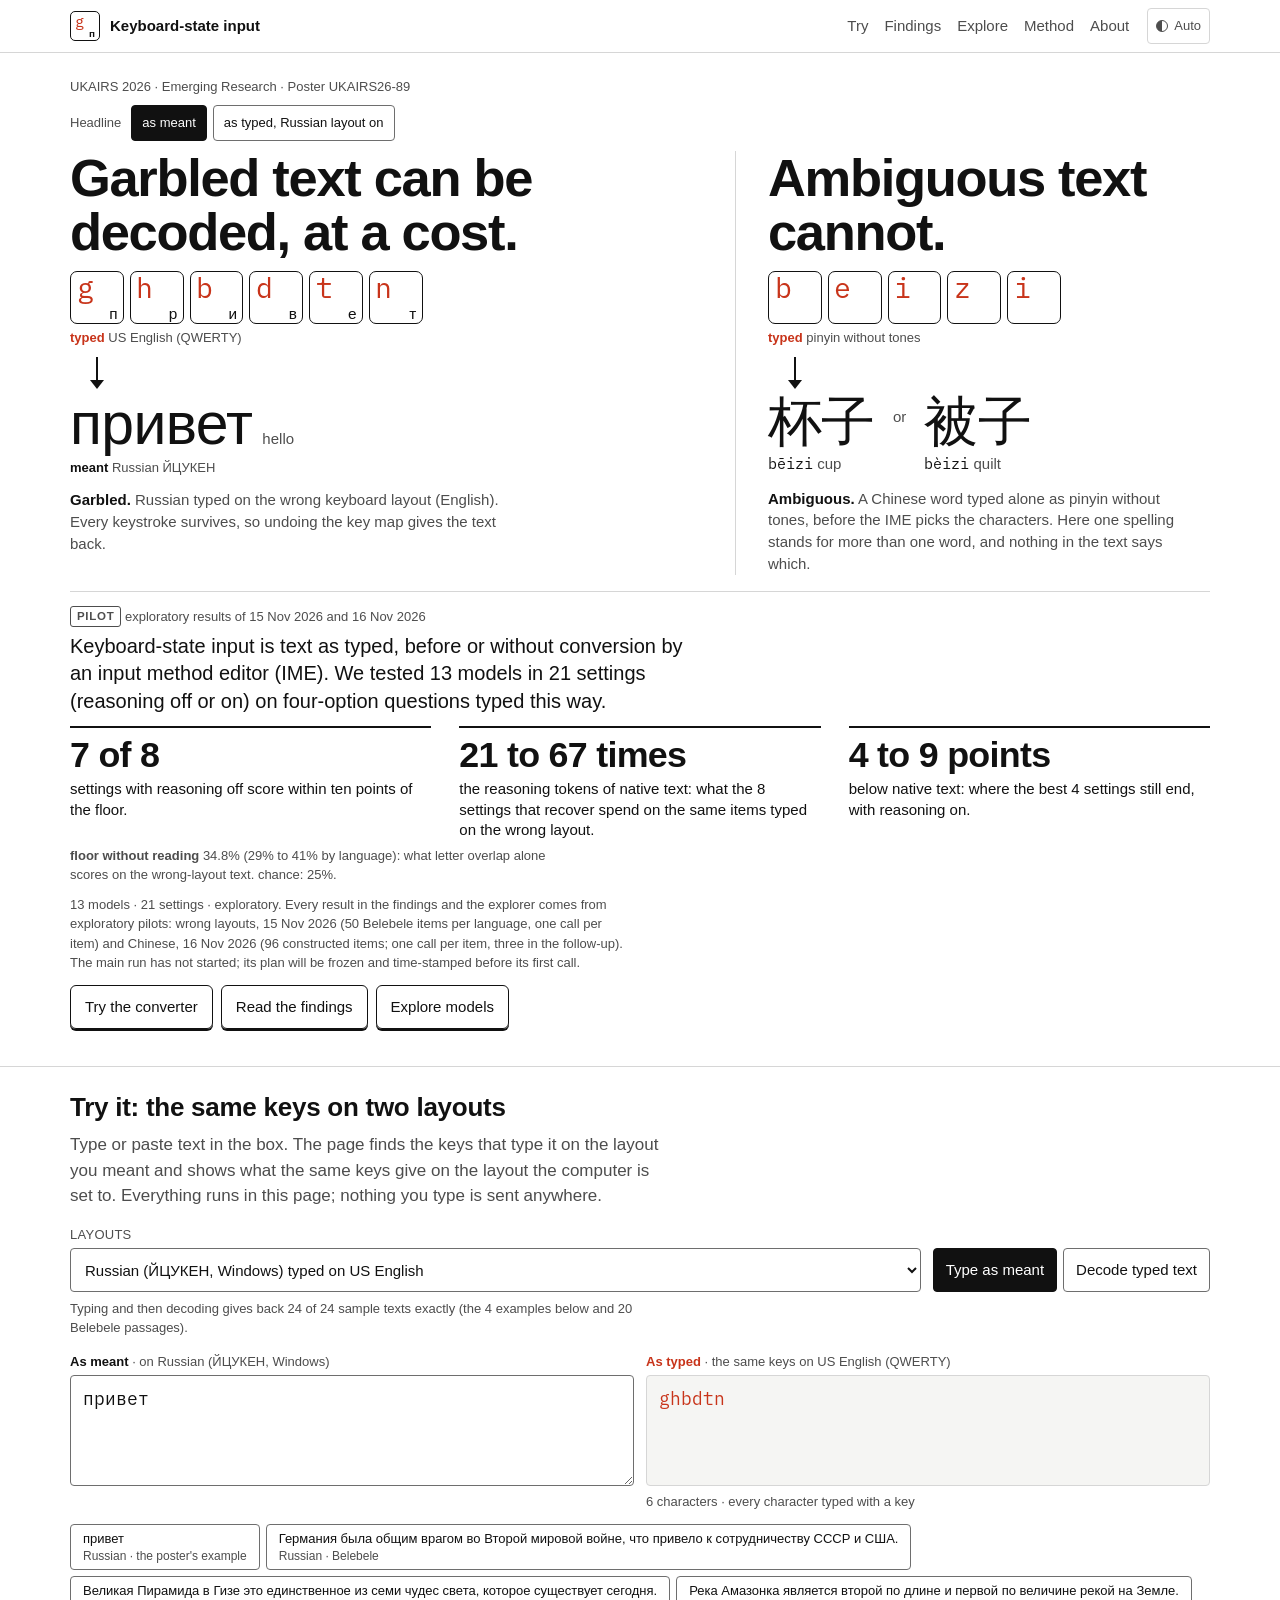
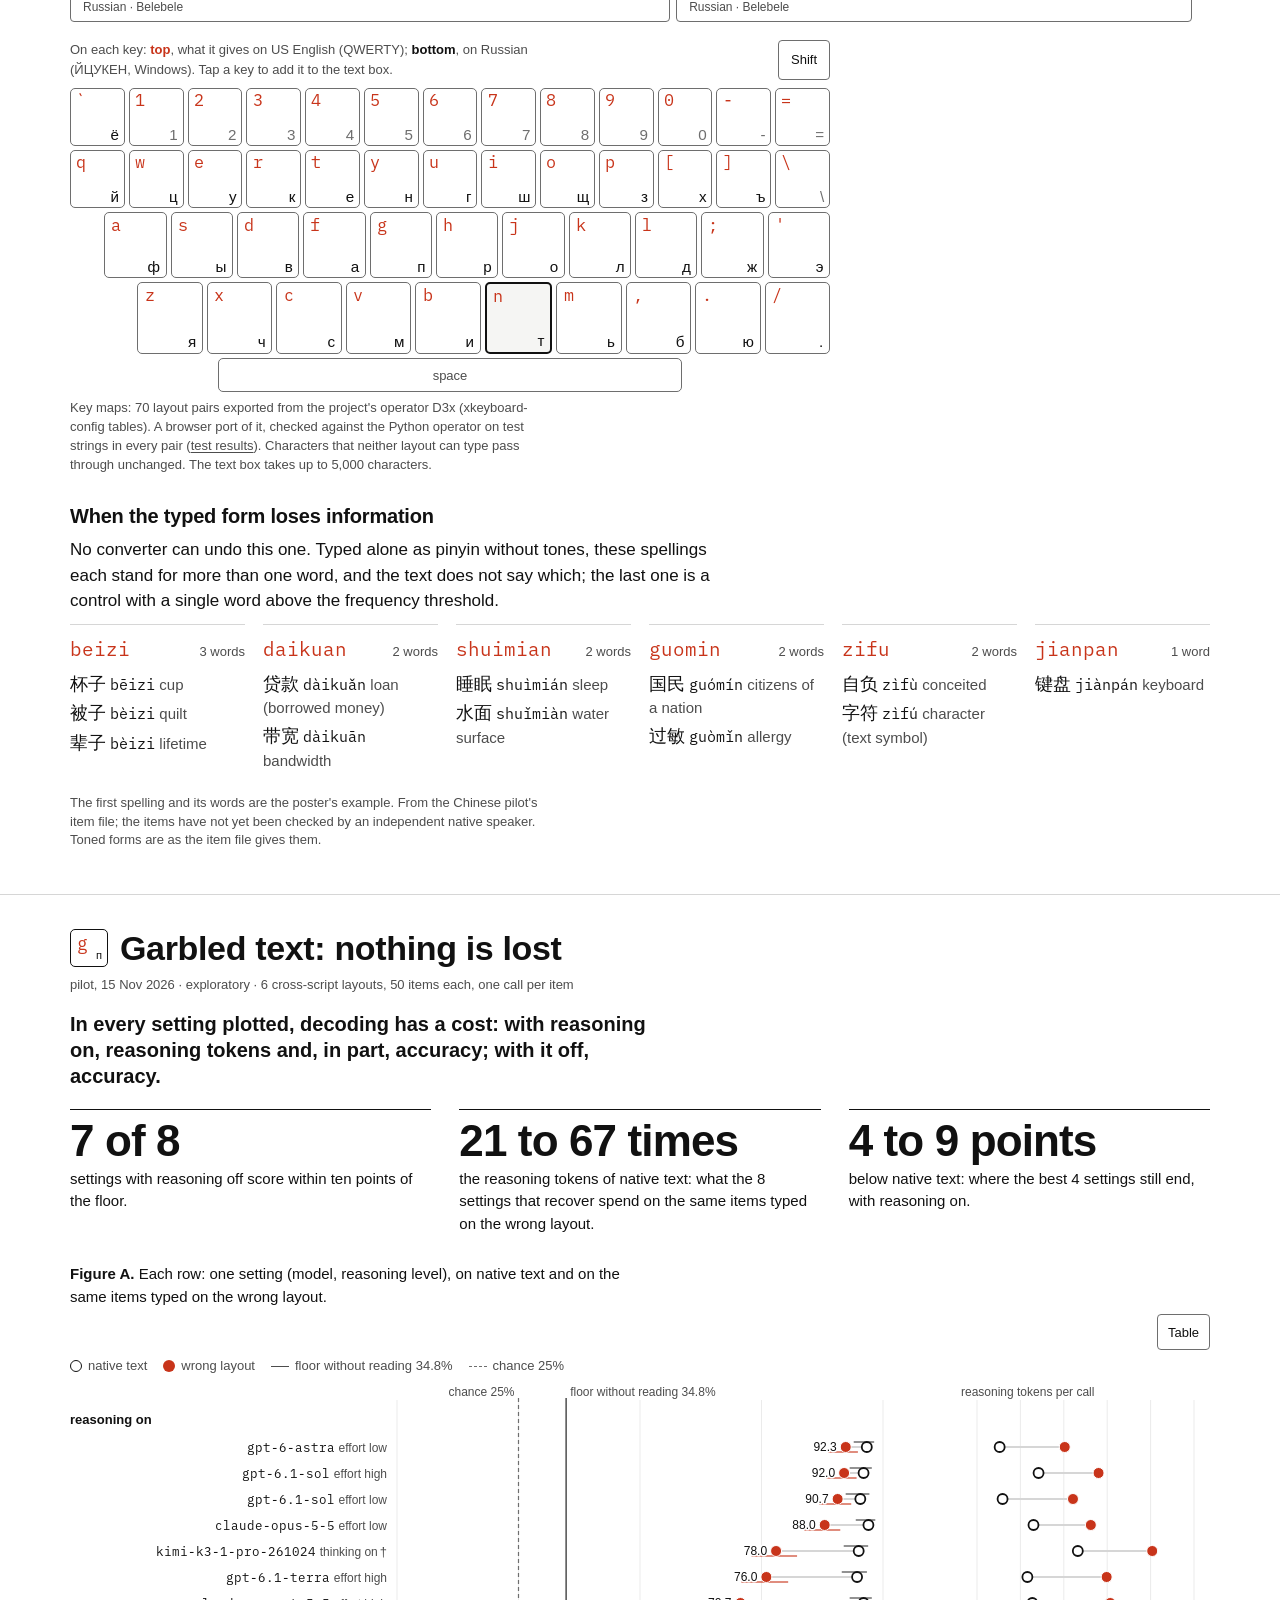
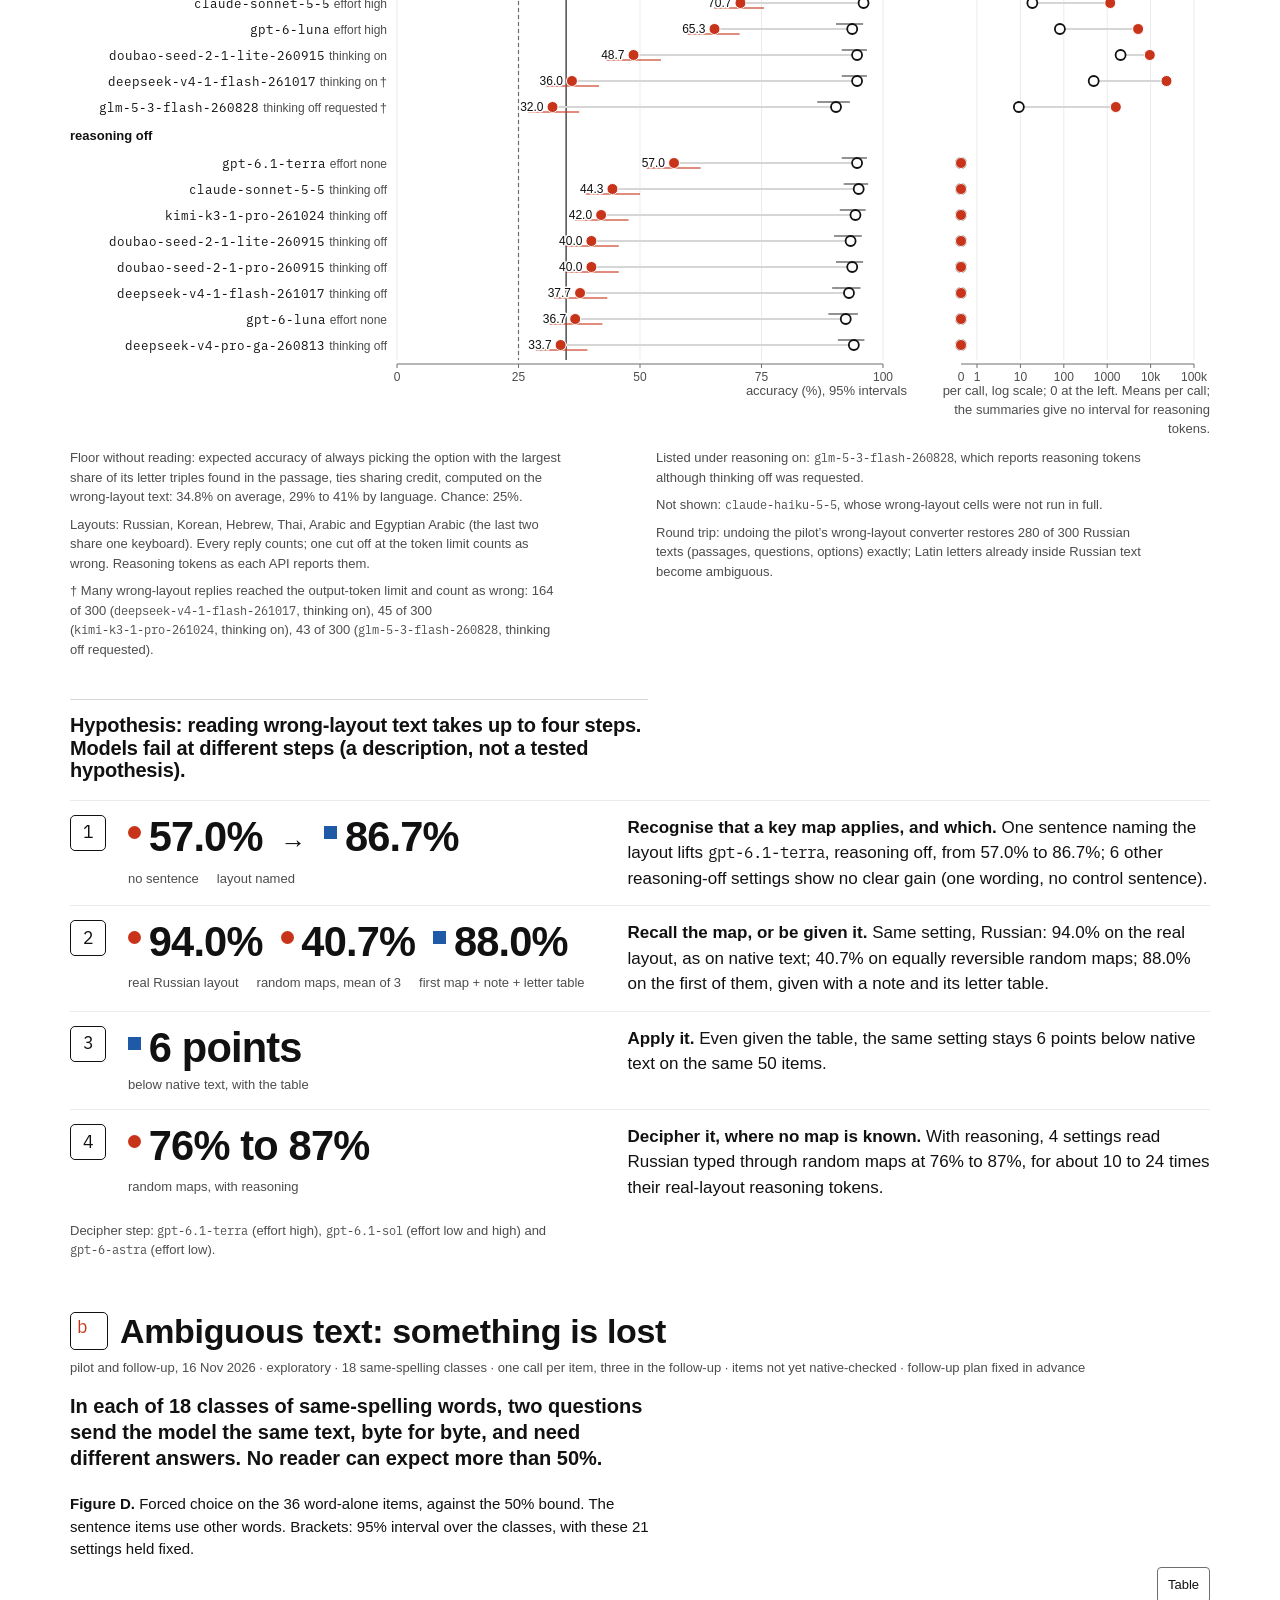
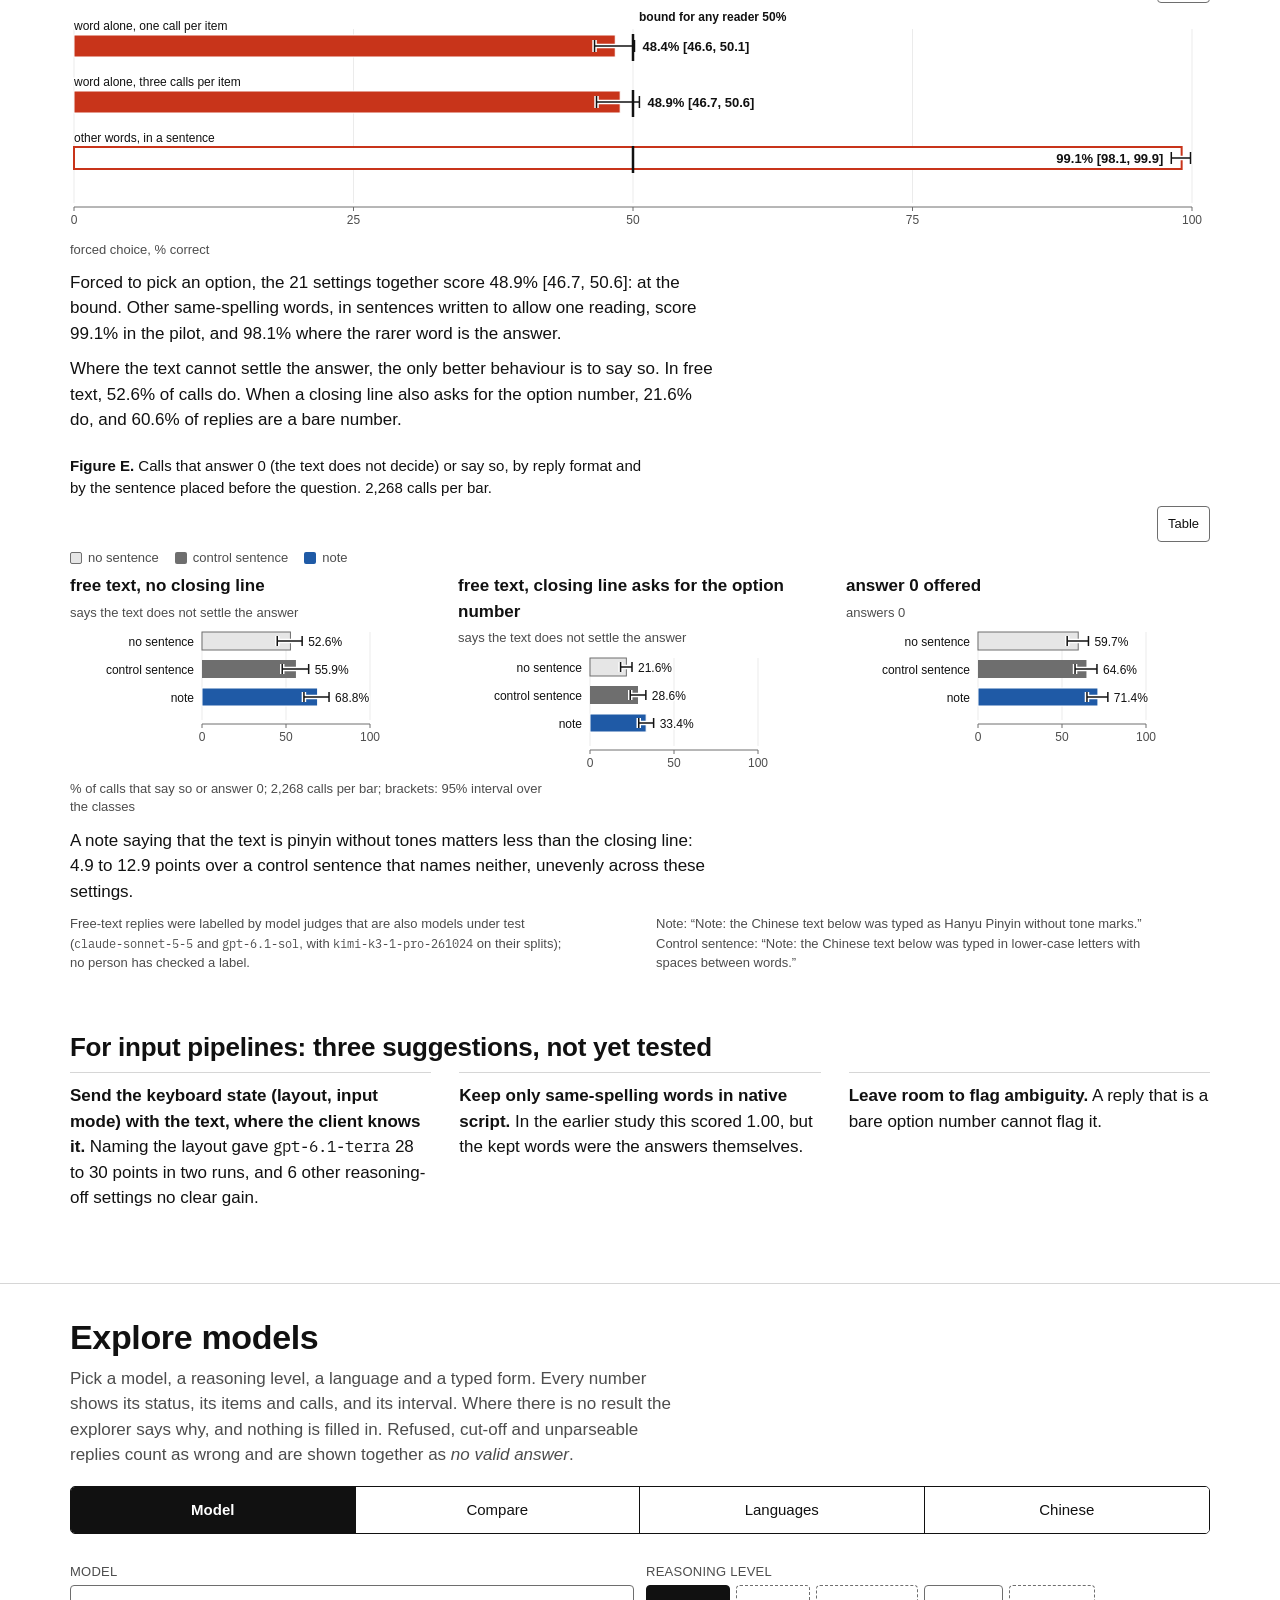
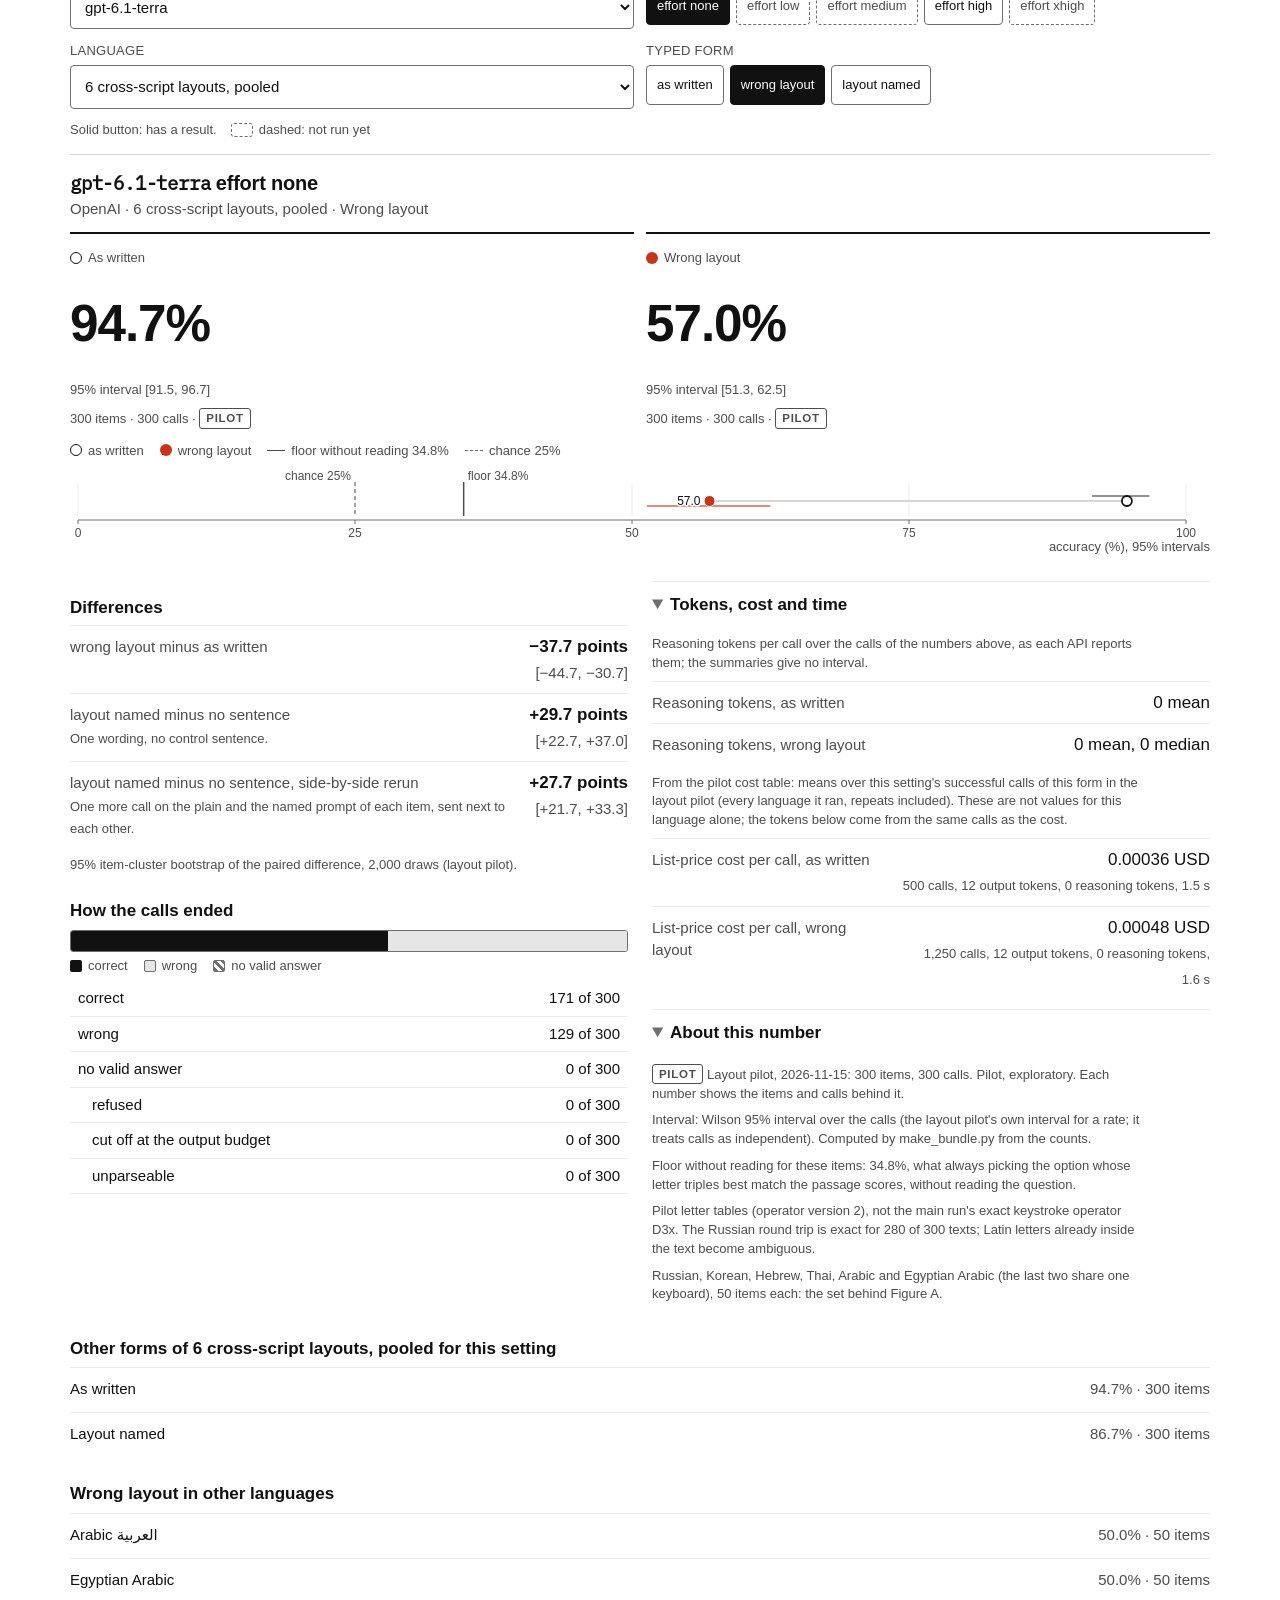
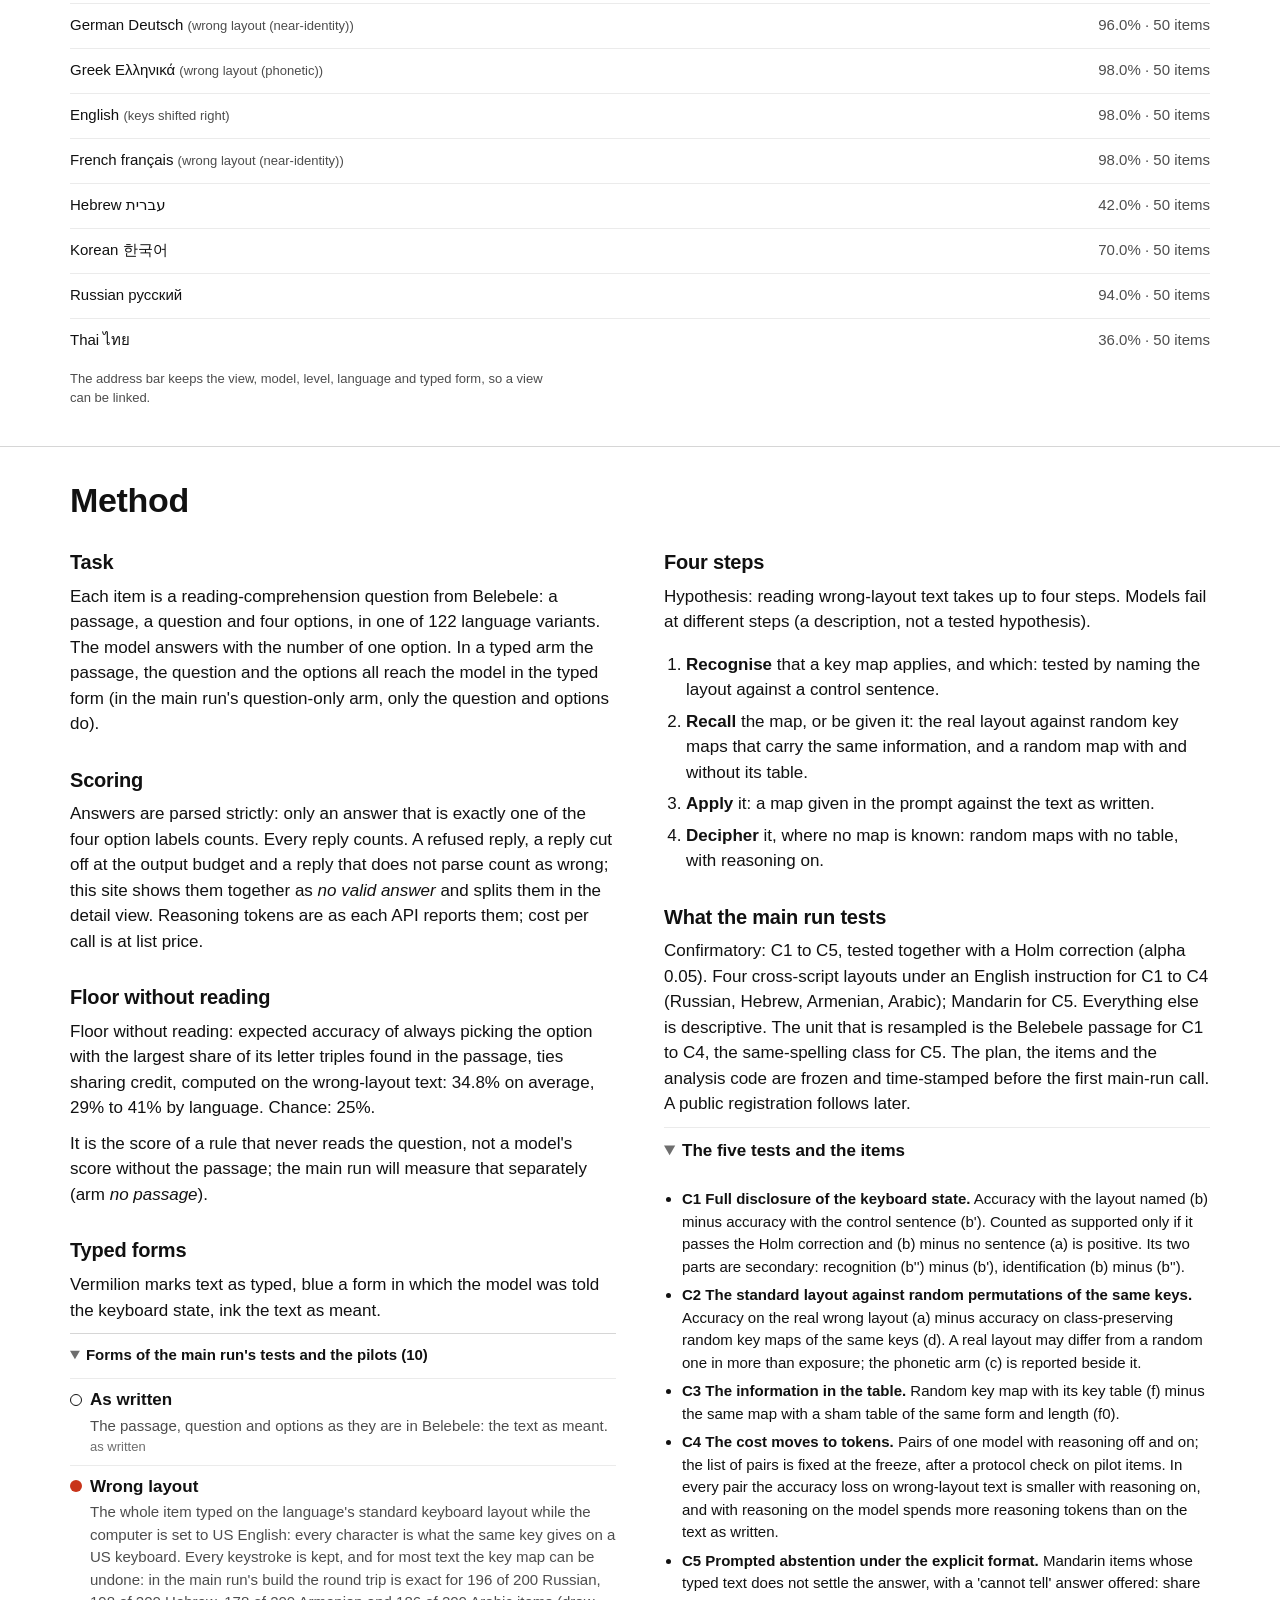
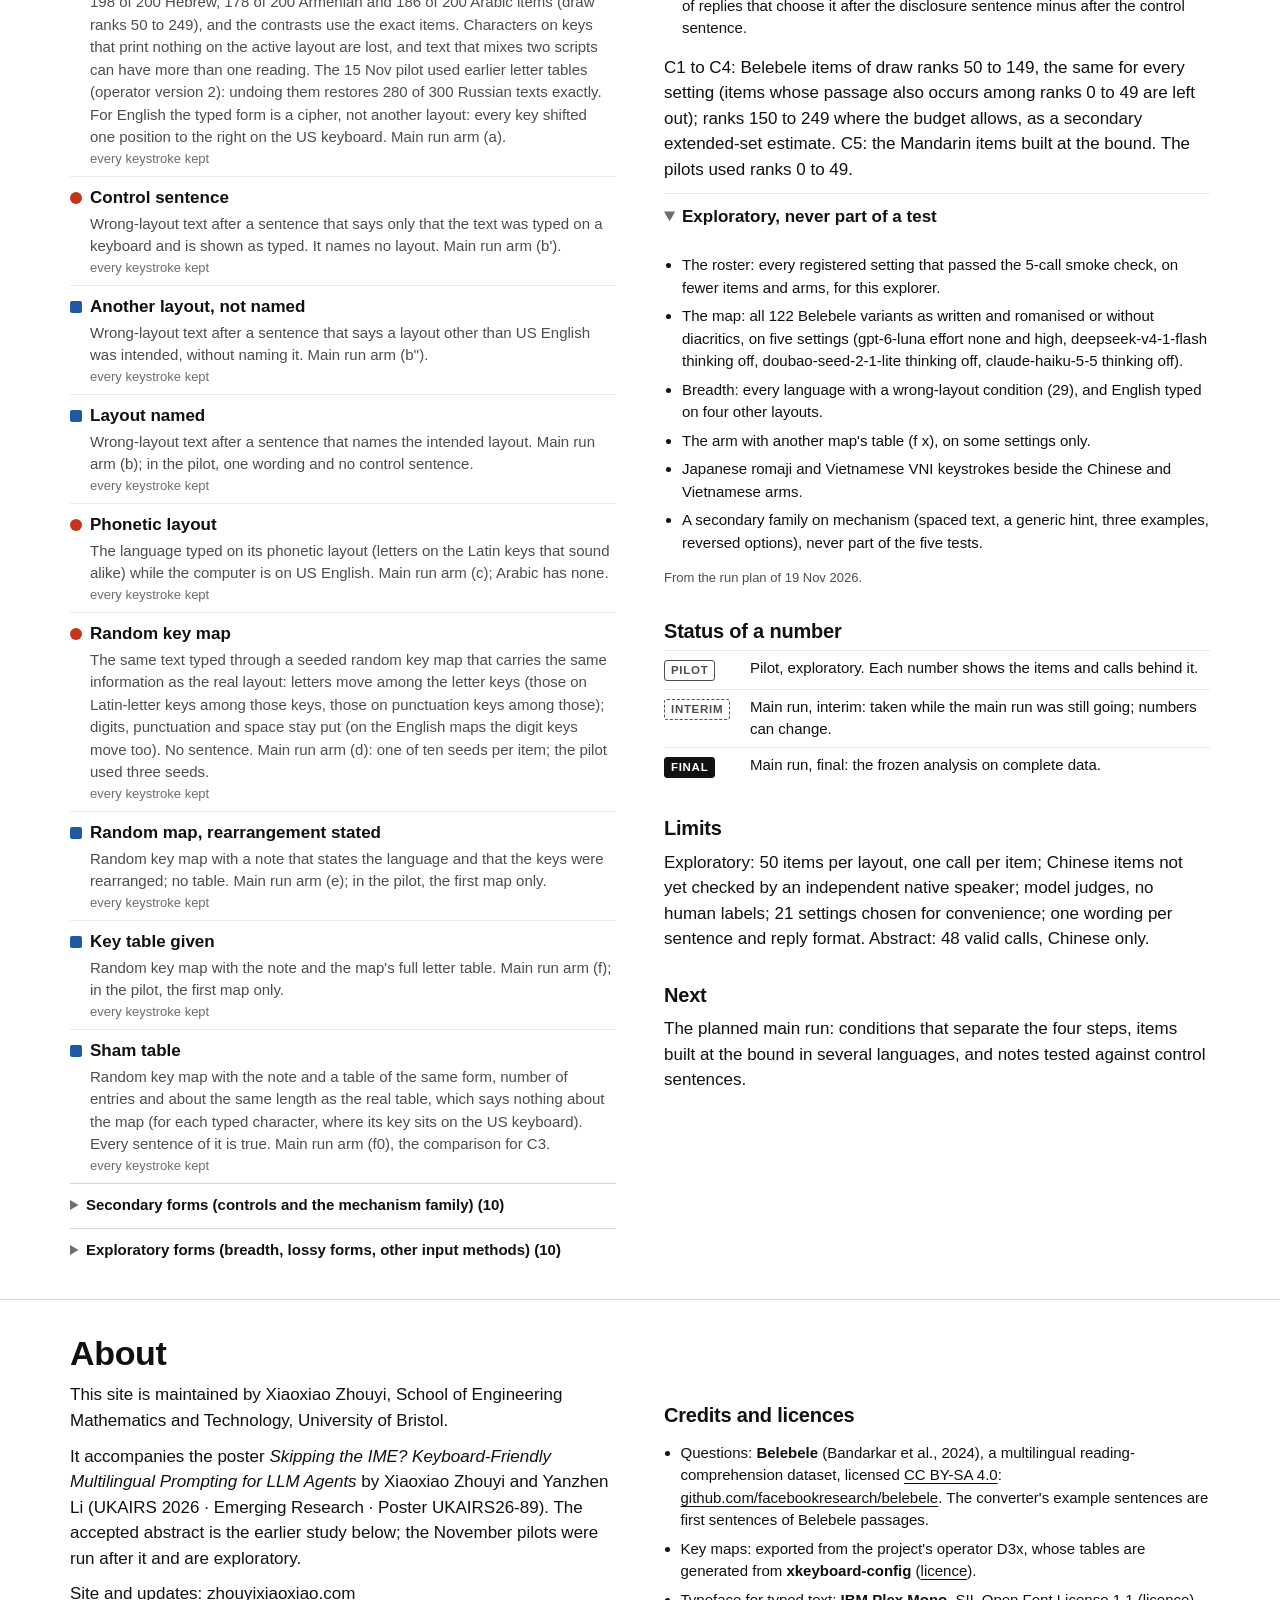
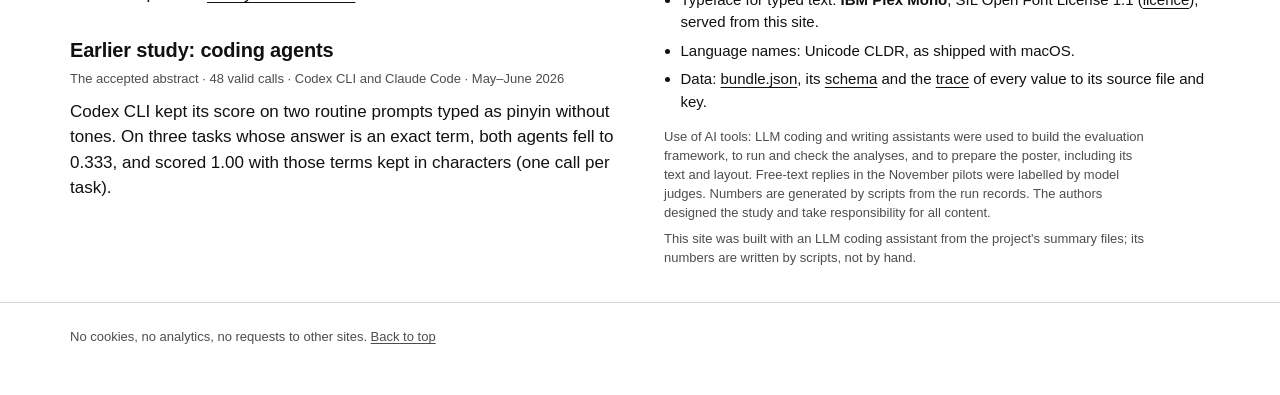
==== index.html @ 738112fc "Publish the pilot results site (exploratory pilots of 15 and 16 November 2026)" ====
<!doctype html>
<html lang="en" data-theme="auto">
<head>
<meta charset="utf-8">
<meta name="viewport" content="width=device-width, initial-scale=1, viewport-fit=cover">
<meta http-equiv="Content-Security-Policy" content="default-src 'self'; script-src 'self'; style-src 'self'; img-src 'self' data:; font-src 'self'; connect-src 'self'; base-uri 'none'; form-action 'none'; object-src 'none'">
<meta name="referrer" content="no-referrer">
<title>Garbled text can be decoded, at a cost. Ambiguous text cannot. · Keyboard-state input</title>
<meta name="description" content="How language models read text as typed: on the wrong keyboard layout, and as pinyin without tones. A results explorer and an in-browser converter.">
<meta name="color-scheme" content="light dark">
<meta name="theme-color" content="#ffffff" media="(prefers-color-scheme: light)">
<meta name="theme-color" content="#141414" media="(prefers-color-scheme: dark)">
<link rel="icon" href="data:,">
<link rel="stylesheet" href="assets/css/site.css">
<script src="assets/js/theme.js"></script>
</head>
<body>
<a class="skip" href="#main">Skip to content</a>
<header class="bar">
  <div class="bar-in">
    <a class="brand" href="#top" aria-label="Keyboard-state input: top of the page"><span class="brand-key" aria-hidden="true"><span class="bk-t">g</span><span class="bk-m" lang="ru">п</span></span><span class="brand-txt">Keyboard-state input</span></a>
    <nav class="nav" aria-label="Sections">
      <a href="#try">Try</a><a href="#findings">Findings</a><a href="#explore">Explore</a><a href="#method">Method</a><a href="#about">About</a>
    </nav>
    <button type="button" class="theme-btn js-only" id="theme-btn" aria-label="Colour theme: follows the system">
      <span class="theme-ico" aria-hidden="true"></span><span class="theme-txt">Auto</span>
    </button>
  </div>
</header>

<main id="main">

<!-- ============================================================ hero: the finding, two examples -->
<section id="top" class="hero" aria-labelledby="headline">
  <div class="wrap">
    <p class="kicker"><span data-copy="kicker">UKAIRS 2026 · Emerging Research · Poster UKAIRS26-89</span></p>

    <div class="flip js-only" role="group" aria-labelledby="flip-lbl">
      <span class="flip-lbl" id="flip-lbl">Headline</span>
      <button type="button" class="seg" data-state="meant" aria-pressed="true">as meant</button>
      <button type="button" class="seg" data-state="typed" aria-pressed="false">as typed, Russian layout on</button>
    </div>

    <div class="hero-grid">
      <div class="hcol hcol-g">
        <h1 id="headline" class="headline"><span class="hl" data-copy="headline" data-part="0">Garbled text can be decoded, at a cost.</span><span class="sr-only"> <span data-copy="headline" data-part="1">Ambiguous text cannot.</span></span></h1>
        <figure class="ex ex-garbled" aria-labelledby="ex1-cap">
          <div class="ex-row">
            <div class="ex-side">
              <div class="ex-keys" data-render="keys-garbled" aria-hidden="true"><span class="cap"><span class="cap-t">g</span><span class="cap-m" lang="ru">п</span></span><span class="cap"><span class="cap-t">h</span><span class="cap-m" lang="ru">р</span></span><span class="cap"><span class="cap-t">b</span><span class="cap-m" lang="ru">и</span></span><span class="cap"><span class="cap-t">d</span><span class="cap-m" lang="ru">в</span></span><span class="cap"><span class="cap-t">t</span><span class="cap-m" lang="ru">е</span></span><span class="cap"><span class="cap-t">n</span><span class="cap-m" lang="ru">т</span></span></div>
              <p class="ex-lab"><span class="lab-typed" data-copy="lab_typed">typed</span> <span data-ex="wrong_layout.active_layout">US English (QWERTY)</span></p>
            </div>
            <span class="ex-arrow" aria-hidden="true"></span>
            <div class="ex-side">
              <p class="ex-word-row"><span class="ex-word" lang="ru" data-ex="wrong_layout.intended">привет</span> <span class="gloss" data-ex="wrong_layout.gloss">hello</span></p>
              <p class="ex-lab"><span class="lab-meant" data-copy="lab_meant">meant</span> <span data-ex="wrong_layout.intended_layout">Russian ЙЦУКЕН</span></p>
            </div>
          </div>
          <p class="sr-only" data-render="sr-garbled">Typed with the computer set to US English (QWERTY): ghbdtn. Meant, on Russian ЙЦУКЕН: <span lang="ru">привет</span> (hello).</p>
          <figcaption id="ex1-cap" class="ex-cap" data-copy="explain_wrong"><strong>Garbled.</strong> Russian typed on the wrong keyboard layout (English). Every keystroke survives, so undoing the key map gives the text back.</figcaption>
        </figure>
      </div>
      <div class="hcol hcol-a">
        <p class="headline hl-2" aria-hidden="true"><span class="hl" data-copy="headline" data-part="1">Ambiguous text cannot.</span></p>
        <figure class="ex ex-ambiguous" aria-labelledby="ex2-cap">
          <div class="ex-row">
            <div class="ex-side">
              <div class="ex-keys" data-render="keys-ambiguous" aria-hidden="true"><span class="cap"><span class="cap-t">b</span></span><span class="cap"><span class="cap-t">e</span></span><span class="cap"><span class="cap-t">i</span></span><span class="cap"><span class="cap-t">z</span></span><span class="cap"><span class="cap-t">i</span></span></div>
              <p class="ex-lab"><span class="lab-typed" data-copy="lab_typed">typed</span> pinyin without tones</p>
            </div>
            <span class="ex-arrow ex-arrow-fork" aria-hidden="true"></span>
            <div class="ex-side">
              <div class="ex-words" data-render="words-ambiguous"><span class="ex-w"><span class="ex-word" lang="zh-Hans">杯子</span><span class="ex-sub"><span class="toned" lang="zh-Latn">bēizi</span> <span class="gloss">cup</span></span></span><span class="ex-or">or</span><span class="ex-w"><span class="ex-word" lang="zh-Hans">被子</span><span class="ex-sub"><span class="toned" lang="zh-Latn">bèizi</span> <span class="gloss">quilt</span></span></span></div>
            </div>
          </div>
          <p class="sr-only" data-render="sr-ambiguous">Typed: beizi. Meant: <span lang="zh-Hans">杯子</span> (cup) or <span lang="zh-Hans">被子</span> (quilt); the text does not say which.</p>
          <figcaption id="ex2-cap" class="ex-cap" data-copy="explain_pinyin"><strong>Ambiguous.</strong> A Chinese word typed alone as pinyin without tones, before the IME picks the characters. Here one spelling stands for more than one word, and nothing in the text says which.</figcaption>
        </figure>
      </div>
    </div>
    <p class="hl-note" id="hl-note" hidden>The headline as typed: the same keys, pressed while the computer is set to the Russian layout. Nothing is lost; the converter below undoes it.</p>

    <div class="hero-result">
      <p class="hero-tag"><span class="st st-pilot">pilot</span> exploratory results of <span data-n="date.layout">15 Nov 2026</span> and <span data-n="date.zh">16 Nov 2026</span></p>
      <p class="deck" data-copy="deck">Keyboard-state input is text as typed, before or without conversion by an input method editor (IME). We tested <span class="num">13</span> models in <span class="num">21</span> settings (reasoning off or on) on four-option questions typed this way.</p>
      <ul class="hero-nums" aria-label="Results of the wrong-layout pilot">
        <li><span class="hn-big" data-copy="callout_off" data-field="big"><span class="num">7</span> of <span class="num">8</span></span> <span class="hn-txt" data-copy="callout_off">settings with reasoning off score within ten points of the floor.</span></li>
        <li><span class="hn-big" data-copy="callout_tokens" data-field="big"><span class="num">21</span> to <span class="num">67</span> times</span> <span class="hn-txt" data-copy="callout_tokens">the reasoning tokens of native text: what the <span class="num">8</span> settings that recover spend on the same items typed on the wrong layout.</span></li>
        <li><span class="hn-big" data-copy="callout_gap" data-field="big"><span class="num">4</span> to <span class="num">9</span> points</span> <span class="hn-txt" data-copy="callout_gap">below native text: where the best <span class="num">4</span> settings still end, with reasoning on.</span></li>
      </ul>
      <p class="hero-floor small"><strong><span data-copy="lab_floor">floor without reading</span></strong> <span class="num" data-n="layout.floor">34.8%</span> (<span class="num" data-n="layout.floor.lo">29%</span> to <span class="num" data-n="layout.floor.hi">41%</span> by language): what letter overlap alone scores on the wrong-layout text. <span data-copy="lab_chance">chance</span>: <span class="num" data-n="layout.chance">25%</span>.</p>
      <p class="status-line"><span class="num" data-n="layout.models">13</span> models · <span class="num" data-n="layout.settings">21</span> settings · exploratory. Every result in the findings and the explorer comes from exploratory pilots: wrong layouts, <span data-n="date.layout">15 Nov 2026</span> (<span data-n="layout.items">50</span> Belebele items per language, <span data-n="layout.calls_per_cell">one</span> call per item) and Chinese, <span data-n="date.zh">16 Nov 2026</span> (<span data-n="site.zh.items">96</span> constructed items; <span data-n="zh.pilot.calls_per_cell">one</span> call per item, <span data-n="zh.fc3.per_cell">three</span> in the follow-up). The main run has not started; its plan will be frozen and time-stamped before its first call.</p>
      <p class="jump"><a href="#try">Try the converter</a> <a href="#findings">Read the findings</a> <a href="#explore">Explore models</a></p>
    </div>
  </div>
</section>

<!-- ============================================================ hero, second half: the converter -->
<section id="try" class="try" aria-labelledby="try-h">
  <div class="wrap">
    <h2 id="try-h">Try it: the same keys on two layouts</h2>
    <p class="lede">Type or paste text in the box. The page finds the keys that type it on the layout you meant and shows what the same keys give on the layout the computer is set to. Everything runs in this page; nothing you type is sent anywhere.</p>
    <noscript><p class="nojs">The converter needs JavaScript. The findings, method and credits below are plain text.</p></noscript>

    <div class="conv js-only" id="conv">
      <div class="conv-row">
        <label class="field">
          <span class="field-lbl">Layouts</span>
          <select id="pair" aria-describedby="conv-pairnote"></select>
        </label>
        <div class="seggroup" role="group" aria-label="Direction">
          <button type="button" class="seg" id="dir-type" aria-pressed="true">Type as meant</button>
          <button type="button" class="seg" id="dir-decode" aria-pressed="false">Decode typed text</button>
        </div>
      </div>
      <p class="small conv-note" id="conv-pairnote"></p>
      <div class="io">
        <div class="io-in">
          <label for="conv-in" class="io-lbl" id="in-lbl">As meant</label>
          <textarea id="conv-in" rows="3" spellcheck="false" autocapitalize="off" autocomplete="off" autocorrect="off"></textarea>
        </div>
        <div class="io-out">
          <span class="io-lbl" id="out-lbl">As typed</span>
          <output id="conv-out" for="conv-in" aria-labelledby="out-lbl"></output>
          <p class="io-meta" id="conv-meta"></p>
        </div>
      </div>
      <p class="sr-only" id="conv-status" role="status"></p>
      <div class="presets" id="presets" role="group" aria-label="Example sentences"></div>
      <div class="kbd-wrap">
        <div class="kbd-head">
          <p class="kbd-key" id="kbd-legend"></p>
          <button type="button" class="seg" id="kbd-shift" aria-pressed="false">Shift</button>
        </div>
        <div class="kbd" id="kbd" role="group" aria-label="Keyboard"></div>
      </div>
      <p class="small" id="conv-source"></p>
    </div>

    <div class="lossy">
      <h3>When the typed form loses information</h3>
      <p>No converter can undo this one. Typed alone as pinyin without tones, these spellings each stand for more than one word, and the text does not say which; the last one is a control with a single word above the frequency threshold.</p>
      <div class="lossy-grid" data-render="lossy"><div class="lc"><p class="lc-typed"><span class="typed-txt">beizi</span><span class="lc-n">3 words</span></p><ul><li><span class="lw" lang="zh-Hans">杯子</span> <span class="toned" lang="zh-Latn">bēizi</span> <span class="gloss">cup</span></li><li><span class="lw" lang="zh-Hans">被子</span> <span class="toned" lang="zh-Latn">bèizi</span> <span class="gloss">quilt</span></li><li><span class="lw" lang="zh-Hans">辈子</span> <span class="toned" lang="zh-Latn">bèizi</span> <span class="gloss">lifetime</span></li></ul></div><div class="lc"><p class="lc-typed"><span class="typed-txt">daikuan</span><span class="lc-n">2 words</span></p><ul><li><span class="lw" lang="zh-Hans">贷款</span> <span class="toned" lang="zh-Latn">dàikuǎn</span> <span class="gloss">loan (borrowed money)</span></li><li><span class="lw" lang="zh-Hans">带宽</span> <span class="toned" lang="zh-Latn">dàikuān</span> <span class="gloss">bandwidth</span></li></ul></div><div class="lc"><p class="lc-typed"><span class="typed-txt">shuimian</span><span class="lc-n">2 words</span></p><ul><li><span class="lw" lang="zh-Hans">睡眠</span> <span class="toned" lang="zh-Latn">shuìmián</span> <span class="gloss">sleep</span></li><li><span class="lw" lang="zh-Hans">水面</span> <span class="toned" lang="zh-Latn">shuǐmiàn</span> <span class="gloss">water surface</span></li></ul></div><div class="lc"><p class="lc-typed"><span class="typed-txt">guomin</span><span class="lc-n">2 words</span></p><ul><li><span class="lw" lang="zh-Hans">国民</span> <span class="toned" lang="zh-Latn">guómín</span> <span class="gloss">citizens of a nation</span></li><li><span class="lw" lang="zh-Hans">过敏</span> <span class="toned" lang="zh-Latn">guòmǐn</span> <span class="gloss">allergy</span></li></ul></div><div class="lc"><p class="lc-typed"><span class="typed-txt">zifu</span><span class="lc-n">2 words</span></p><ul><li><span class="lw" lang="zh-Hans">自负</span> <span class="toned" lang="zh-Latn">zìfù</span> <span class="gloss">conceited</span></li><li><span class="lw" lang="zh-Hans">字符</span> <span class="toned" lang="zh-Latn">zìfú</span> <span class="gloss">character (text symbol)</span></li></ul></div><div class="lc"><p class="lc-typed"><span class="typed-txt">jianpan</span><span class="lc-n">1 word</span></p><ul><li><span class="lw" lang="zh-Hans">键盘</span> <span class="toned" lang="zh-Latn">jiànpán</span> <span class="gloss">keyboard</span></li></ul></div></div>
      <p class="small" data-render="lossy-source">The first spelling and its words are the poster's example. From the Chinese pilot&#x27;s item file; the items have not yet been checked by an independent native speaker. Toned forms are as the item file gives them.</p>
    </div>
  </div>
</section>

<!-- ============================================================ findings in the poster's words -->
<section id="findings" class="findings" aria-label="Findings">
  <div class="wrap">
    <article class="finding" id="garbled" aria-labelledby="garbled-h">
      <header class="fhead">
        <p class="key-chip" aria-hidden="true"><span class="kc-t">g</span><span class="kc-m" lang="ru">п</span></p>
        <h2 id="garbled-h" data-copy="layout_head">Garbled text: nothing is lost</h2>
        <p class="tag" data-copy="layout_tag">pilot, <span class="num">15 Nov 2026</span> · exploratory · <span class="num">6</span> cross-script layouts, <span class="num">50</span> items each, <span class="num">one</span> call per item</p>
      </header>
      <p class="lead" data-copy="layout_lead">In every setting plotted, decoding has a cost: with reasoning on, reasoning tokens and, in part, accuracy; with it off, accuracy.</p>
      <div class="callouts">
        <div class="callout"><p class="big num" data-copy="callout_off" data-field="big"><span class="num">7</span> of <span class="num">8</span></p><p data-copy="callout_off">settings with reasoning off score within ten points of the floor.</p></div>
        <div class="callout"><p class="big num" data-copy="callout_tokens" data-field="big"><span class="num">21</span> to <span class="num">67</span> times</p><p data-copy="callout_tokens">the reasoning tokens of native text: what the <span class="num">8</span> settings that recover spend on the same items typed on the wrong layout.</p></div>
        <div class="callout"><p class="big num" data-copy="callout_gap" data-field="big"><span class="num">4</span> to <span class="num">9</span> points</p><p data-copy="callout_gap">below native text: where the best <span class="num">4</span> settings still end, with reasoning on.</p></div>
      </div>
      <figure class="chart" id="figA" data-chart="figA">
        <figcaption><span class="fig-n">Figure A.</span> <span data-copy="cap_figA">Each row: one setting (model, reasoning level), on native text and on the same items typed on the wrong layout.</span></figcaption>
        <div class="chart-tools js-only"><button type="button" class="seg tbl-btn" aria-pressed="false">Table</button></div>
        <div class="chart-body"><div class="static-table" data-render="table-figA"><table class="dtable stack"><caption>Figure A as a table: six cross-script layouts pooled, 300 items and calls per cell; intervals 95%; reasoning tokens are means.</caption><thead><tr><th scope="col">setting</th><th scope="col" class="n">as written</th><th scope="col" class="n">wrong layout</th><th scope="col" class="n">change, points</th><th scope="col" class="n">no valid answer</th><th scope="col" class="n">reasoning tokens per call, wrong layout (mean)</th></tr></thead><tbody><tr><td data-label="setting"><code class="mid">gpt-6-astra</code> effort low</td><td data-label="as written" class="n">96.7% [94.0, 98.2]</td><td data-label="wrong layout" class="n">92.3% [88.8, 94.8]</td><td data-label="change, points" class="n">−4.3 [−7.7, −1.7]</td><td data-label="no valid answer" class="n">0 of 300</td><td data-label="reasoning tokens per call, wrong layout (mean)" class="n">105</td></tr><tr><td data-label="setting"><code class="mid">gpt-6.1-sol</code> effort high</td><td data-label="as written" class="n">96.0% [93.1, 97.7]</td><td data-label="wrong layout" class="n">92.0% [88.4, 94.6]</td><td data-label="change, points" class="n">−4.0 [−6.3, −2.0]</td><td data-label="no valid answer" class="n">0 of 300</td><td data-label="reasoning tokens per call, wrong layout (mean)" class="n">632</td></tr><tr><td data-label="setting"><code class="mid">gpt-6.1-sol</code> effort low</td><td data-label="as written" class="n">95.3% [92.3, 97.2]</td><td data-label="wrong layout" class="n">90.7% [86.8, 93.5]</td><td data-label="change, points" class="n">−4.7 [−7.3, −2.0]</td><td data-label="no valid answer" class="n">0 of 300</td><td data-label="reasoning tokens per call, wrong layout (mean)" class="n">163</td></tr><tr><td data-label="setting"><code class="mid">claude-opus-5-5</code> effort low</td><td data-label="as written" class="n">97.0% [94.4, 98.4]</td><td data-label="wrong layout" class="n">88.0% [83.8, 91.2]</td><td data-label="change, points" class="n">−9.0 [−13.7, −5.0]</td><td data-label="no valid answer" class="n">0 of 300</td><td data-label="reasoning tokens per call, wrong layout (mean)" class="n">420</td></tr><tr><td data-label="setting"><code class="mid">kimi-k3-1-pro-261024</code> thinking on †</td><td data-label="as written" class="n">95.0% [91.9, 96.9]</td><td data-label="wrong layout" class="n">78.0% [73.0, 82.3]</td><td data-label="change, points" class="n">−17.0 [−20.3, −14.0]</td><td data-label="no valid answer" class="n">45 of 300</td><td data-label="reasoning tokens per call, wrong layout (mean)" class="n">10,894</td></tr><tr><td data-label="setting"><code class="mid">gpt-6.1-terra</code> effort high</td><td data-label="as written" class="n">94.7% [91.5, 96.7]</td><td data-label="wrong layout" class="n">76.0% [70.9, 80.5]</td><td data-label="change, points" class="n">−18.7 [−25.0, −12.3]</td><td data-label="no valid answer" class="n">0 of 300</td><td data-label="reasoning tokens per call, wrong layout (mean)" class="n">972</td></tr><tr><td data-label="setting"><code class="mid">claude-sonnet-5-5</code> effort high</td><td data-label="as written" class="n">96.0% [93.1, 97.7]</td><td data-label="wrong layout" class="n">70.7% [65.3, 75.5]</td><td data-label="change, points" class="n">−25.3 [−31.0, −19.7]</td><td data-label="no valid answer" class="n">7 of 300</td><td data-label="reasoning tokens per call, wrong layout (mean)" class="n">1,174</td></tr><tr><td data-label="setting"><code class="mid">gpt-6-luna</code> effort high</td><td data-label="as written" class="n">93.7% [90.3, 95.9]</td><td data-label="wrong layout" class="n">65.3% [59.8, 70.5]</td><td data-label="change, points" class="n">−28.3 [−34.3, −22.7]</td><td data-label="no valid answer" class="n">0 of 300</td><td data-label="reasoning tokens per call, wrong layout (mean)" class="n">5,156</td></tr><tr><td data-label="setting"><code class="mid">gpt-6.1-terra</code> effort none</td><td data-label="as written" class="n">94.7% [91.5, 96.7]</td><td data-label="wrong layout" class="n">57.0% [51.3, 62.5]</td><td data-label="change, points" class="n">−37.7 [−44.7, −30.7]</td><td data-label="no valid answer" class="n">0 of 300</td><td data-label="reasoning tokens per call, wrong layout (mean)" class="n">0</td></tr><tr><td data-label="setting"><code class="mid">doubao-seed-2-1-lite-260915</code> thinking on</td><td data-label="as written" class="n">94.7% [91.5, 96.7]</td><td data-label="wrong layout" class="n">48.7% [43.1, 54.3]</td><td data-label="change, points" class="n">−46.0 [−54.7, −37.0]</td><td data-label="no valid answer" class="n">0 of 300</td><td data-label="reasoning tokens per call, wrong layout (mean)" class="n">9,587</td></tr><tr><td data-label="setting"><code class="mid">claude-sonnet-5-5</code> thinking off</td><td data-label="as written" class="n">95.0% [91.9, 96.9]</td><td data-label="wrong layout" class="n">44.3% [38.8, 50.0]</td><td data-label="change, points" class="n">−50.7 [−58.3, −43.0]</td><td data-label="no valid answer" class="n">6 of 300</td><td data-label="reasoning tokens per call, wrong layout (mean)" class="n">0</td></tr><tr><td data-label="setting"><code class="mid">kimi-k3-1-pro-261024</code> thinking off</td><td data-label="as written" class="n">94.3% [91.1, 96.4]</td><td data-label="wrong layout" class="n">42.0% [36.6, 47.7]</td><td data-label="change, points" class="n">−52.3 [−60.3, −44.7]</td><td data-label="no valid answer" class="n">0 of 300</td><td data-label="reasoning tokens per call, wrong layout (mean)" class="n">0</td></tr><tr><td data-label="setting"><code class="mid">doubao-seed-2-1-lite-260915</code> thinking off</td><td data-label="as written" class="n">93.3% [89.9, 95.6]</td><td data-label="wrong layout" class="n">40.0% [34.6, 45.6]</td><td data-label="change, points" class="n">−53.3 [−61.3, −45.3]</td><td data-label="no valid answer" class="n">0 of 300</td><td data-label="reasoning tokens per call, wrong layout (mean)" class="n">0</td></tr><tr><td data-label="setting"><code class="mid">doubao-seed-2-1-pro-260915</code> thinking off</td><td data-label="as written" class="n">93.7% [90.3, 95.9]</td><td data-label="wrong layout" class="n">40.0% [34.6, 45.6]</td><td data-label="change, points" class="n">−53.7 [−62.7, −44.3]</td><td data-label="no valid answer" class="n">0 of 300</td><td data-label="reasoning tokens per call, wrong layout (mean)" class="n">0</td></tr><tr><td data-label="setting"><code class="mid">deepseek-v4-1-flash-261017</code> thinking off</td><td data-label="as written" class="n">93.0% [89.5, 95.4]</td><td data-label="wrong layout" class="n">37.7% [32.4, 43.3]</td><td data-label="change, points" class="n">−55.3 [−61.7, −48.3]</td><td data-label="no valid answer" class="n">0 of 300</td><td data-label="reasoning tokens per call, wrong layout (mean)" class="n">0</td></tr><tr><td data-label="setting"><code class="mid">gpt-6-luna</code> effort none</td><td data-label="as written" class="n">92.3% [88.8, 94.8]</td><td data-label="wrong layout" class="n">36.7% [31.4, 42.3]</td><td data-label="change, points" class="n">−55.7 [−63.0, −48.0]</td><td data-label="no valid answer" class="n">0 of 300</td><td data-label="reasoning tokens per call, wrong layout (mean)" class="n">0</td></tr><tr><td data-label="setting"><code class="mid">deepseek-v4-1-flash-261017</code> thinking on †</td><td data-label="as written" class="n">94.7% [91.5, 96.7]</td><td data-label="wrong layout" class="n">36.0% [30.8, 41.6]</td><td data-label="change, points" class="n">−58.7 [−63.7, −53.3]</td><td data-label="no valid answer" class="n">164 of 300</td><td data-label="reasoning tokens per call, wrong layout (mean)" class="n">23,229</td></tr><tr><td data-label="setting"><code class="mid">deepseek-v4-pro-ga-260813</code> thinking off</td><td data-label="as written" class="n">94.0% [90.7, 96.2]</td><td data-label="wrong layout" class="n">33.7% [28.6, 39.2]</td><td data-label="change, points" class="n">−60.3 [−68.7, −52.3]</td><td data-label="no valid answer" class="n">0 of 300</td><td data-label="reasoning tokens per call, wrong layout (mean)" class="n">0</td></tr><tr><td data-label="setting"><code class="mid">glm-5-3-flash-260828</code> thinking off requested †</td><td data-label="as written" class="n">90.3% [86.5, 93.2]</td><td data-label="wrong layout" class="n">32.0% [27.0, 37.5]</td><td data-label="change, points" class="n">−58.3 [−65.0, −51.7]</td><td data-label="no valid answer" class="n">43 of 300</td><td data-label="reasoning tokens per call, wrong layout (mean)" class="n">1,582</td></tr></tbody></table></div></div>
      </figure>
      <div class="notes">
        <p data-copy="fn_floor">Floor without reading: expected accuracy of always picking the option with the largest share of its letter triples found in the passage, ties sharing credit, computed on the wrong-layout text: <span class="num">34.8%</span> on average, <span class="num">29%</span> to <span class="num">41%</span> by language. Chance: <span class="num">25%</span>.</p>
        <p data-copy="fn_layouts">Layouts: Russian, Korean, Hebrew, Thai, Arabic and Egyptian Arabic (the last two share one keyboard). Every reply counts; one cut off at the token limit counts as wrong. Reasoning tokens as each API reports them.</p>
        <p data-copy="fn_dagger">† Many wrong-layout replies reached the output-token limit and count as wrong: <span class="num">164</span> of <span class="num">300</span> (<code class="mid">deepseek-v4-1-flash-261017</code>, thinking on), <span class="num">45</span> of <span class="num">300</span> (<code class="mid">kimi-k3-1-pro-261024</code>, thinking on), <span class="num">43</span> of <span class="num">300</span> (<code class="mid">glm-5-3-flash-260828</code>, thinking off requested).</p>
        <p data-copy="fn_offreq">Listed under reasoning on: <code class="mid">glm-5-3-flash-260828</code>, which reports reasoning tokens although thinking off was requested.</p>
        <p data-copy="fn_notshown">Not shown: <code class="mid">claude-haiku-5-5</code>, whose wrong-layout cells were not run in full.</p>
        <p data-copy="fn_roundtrip">Round trip: undoing the pilot’s wrong-layout converter restores <span class="num">280</span> of <span class="num">300</span> Russian texts (passages, questions, options) exactly; Latin letters already inside Russian text become ambiguous.</p>
      </div>

      <h3 class="steps-lead" data-copy="steps_lead">Hypothesis: reading wrong-layout text takes up to four steps. Models fail at different steps (a description, not a tested hypothesis).</h3>
      <ol class="steps">
        <li class="step">
          <div class="step-fig"><span class="sf typed num" data-n="layout.named.terra_none.plain">57.0%</span><span class="sf-arrow" aria-hidden="true">→</span><span class="sf told num" data-n="layout.named.terra_none.named">86.7%</span>
            <p class="sf-lab"><span>no sentence</span><span>layout named</span></p></div>
          <p class="step-txt" data-copy="step_recognise"><strong>Recognise that a key map applies, and which.</strong> One sentence naming the layout lifts <code class="mid">gpt-6.1-terra</code>, reasoning off, from <span class="num">57.0%</span> to <span class="num">86.7%</span>; <span class="num">6</span> other reasoning-off settings show no clear gain (one wording, no control sentence).</p>
        </li>
        <li class="step">
          <div class="step-fig"><span class="sf typed num" data-n="layout.recall.terra_none.real">94.0%</span><span class="sf typed num" data-n="layout.recall.terra_none.random">40.7%</span><span class="sf told num" data-n="layout.given.terra_none.table">88.0%</span>
            <p class="sf-lab"><span>real Russian layout</span><span>random maps, mean of 3</span><span>first map + note + letter table</span></p></div>
          <p class="step-txt" data-copy="step_recall"><strong>Recall the map, or be given it.</strong> Same setting, Russian: <span class="num">94.0%</span> on the real layout, as on native text; <span class="num">40.7%</span> on equally reversible random maps; <span class="num">88.0%</span> on the first of them, given with a note and its letter table.</p>
        </li>
        <li class="step">
          <div class="step-fig"><span class="sf told num"><span data-n="layout.apply.terra_none.gap">6</span> points</span>
            <p class="sf-lab"><span>below native text, with the table</span></p></div>
          <p class="step-txt" data-copy="step_apply"><strong>Apply it.</strong> Even given the table, the same setting stays <span class="num">6</span> points below native text on the same <span class="num">50</span> items.</p>
        </li>
        <li class="step">
          <div class="step-fig"><span class="sf typed num" data-copy="step_decipher" data-field="big"><span class="num">76%</span> to <span class="num">87%</span></span>
            <p class="sf-lab"><span>random maps, with reasoning</span></p></div>
          <p class="step-txt" data-copy="step_decipher"><strong>Decipher it, where no map is known.</strong> With reasoning, <span class="num">4</span> settings read Russian typed through random maps at <span class="num">76%</span> to <span class="num">87%</span>, for about <span class="num">10</span> to <span class="num">24</span> times their real-layout reasoning tokens.</p>
        </li>
      </ol>
      <p class="small" data-copy="fn_decipher">Decipher step: <code class="mid">gpt-6.1-terra</code> (effort high), <code class="mid">gpt-6.1-sol</code> (effort low and high) and <code class="mid">gpt-6-astra</code> (effort low).</p>
    </article>

    <article class="finding" id="ambiguous" aria-labelledby="ambiguous-h">
      <header class="fhead">
        <p class="key-chip" aria-hidden="true"><span class="kc-t">b</span></p>
        <h2 id="ambiguous-h" data-copy="pinyin_head">Ambiguous text: something is lost</h2>
        <p class="tag" data-copy="pinyin_tag">pilot and follow-up, <span class="num">16 Nov 2026</span> · exploratory · <span class="num">18</span> same-spelling classes · <span class="num">one</span> call per item, <span class="num">three</span> in the follow-up · items not yet native-checked · follow-up plan fixed in advance</p>
      </header>
      <p class="lead" data-copy="pinyin_lead">In each of <span class="num">18</span> classes of same-spelling words, <span class="num">two</span> questions send the model the same text, byte for byte, and need different answers. No reader can expect more than <span class="num">50%</span>.</p>
      <figure class="chart" id="figD" data-chart="figD">
        <figcaption><span class="fig-n">Figure D.</span> <span data-copy="cap_zhBound">Forced choice on the <span class="num">36</span> word-alone items, against the <span class="num">50%</span> bound. The sentence items use other words.</span> <span data-copy="lab_ci">Brackets: <span class="num">95%</span> interval over the classes, with these <span class="num">21</span> settings held fixed.</span></figcaption>
        <div class="chart-tools js-only"><button type="button" class="seg tbl-btn" aria-pressed="false">Table</button></div>
        <div class="chart-body"><div class="static-table" data-render="table-figD"><table class="dtable stack"><caption>Figure D as a table (forced choice, % correct; the bound for any reader is 50%).</caption><thead><tr><th scope="col">items</th><th scope="col" class="n">correct of calls</th><th scope="col" class="n">95% interval over classes</th></tr></thead><tbody><tr><td data-label="items">word alone, one call per item</td><td data-label="correct of calls" class="n">366 of 756 (48.4%)</td><td data-label="95% interval over classes" class="n">[46.6, 50.1]</td></tr><tr><td data-label="items">word alone, three calls per item</td><td data-label="correct of calls" class="n">1,108 of 2,268 (48.9%)</td><td data-label="95% interval over classes" class="n">[46.7, 50.6]</td></tr><tr><td data-label="items">other words, in a sentence</td><td data-label="correct of calls" class="n">749 of 756 (99.1%)</td><td data-label="95% interval over classes" class="n">[98.1, 99.9]</td></tr><tr><td data-label="items">in a sentence, the rarer word is the answer</td><td data-label="correct of calls" class="n">371 of 378 (98.1%)</td><td data-label="95% interval over classes" class="n">[96.3, 99.5]</td></tr></tbody></table></div></div>
      </figure>
      <p data-copy="pinyin_bound">Forced to pick an option, the <span class="num">21</span> settings together score <span class="num">48.9%</span> <span class="num">[46.7, 50.6]</span>: at the bound. Other same-spelling words, in sentences written to allow one reading, score <span class="num">99.1%</span> in the pilot, and <span class="num">98.1%</span> where the rarer word is the answer.</p>
      <p data-copy="pinyin_flag">Where the text cannot settle the answer, the only better behaviour is to say so. In free text, <span class="num">52.6%</span> of calls do. When a closing line also asks for the option number, <span class="num">21.6%</span> do, and <span class="num">60.6%</span> of replies are a bare number.</p>
      <figure class="chart" id="figE" data-chart="figE">
        <figcaption><span class="fig-n">Figure E.</span> <span data-copy="cap_zhFlag">Calls that answer <span class="num">0</span> (the text does not decide) or say so, by reply format and by the sentence placed before the question. <span class="num">2,268</span> calls per bar.</span></figcaption>
        <div class="chart-tools js-only"><button type="button" class="seg tbl-btn" aria-pressed="false">Table</button></div>
        <div class="chart-body"><div class="static-table" data-render="table-figE"><table class="dtable stack"><caption>Figure E as a table: calls that say the text does not settle the answer, or answer 0.</caption><thead><tr><th scope="col">reply format</th><th scope="col">sentence before the item</th><th scope="col" class="n">calls that say so or answer 0</th><th scope="col" class="n">95% interval over classes</th><th scope="col" class="n">same, on items the text settles</th></tr></thead><tbody><tr><td data-label="reply format">free text, no closing line</td><td data-label="sentence before the item">no sentence</td><td data-label="calls that say so or answer 0" class="n">1,194 of 2,268 (52.6%)</td><td data-label="95% interval over classes" class="n">[44.8, 59.6]</td><td data-label="same, on items the text settles" class="n">1 of 1,260 (0.1%)</td></tr><tr><td data-label="reply format">free text, no closing line</td><td data-label="sentence before the item">control sentence</td><td data-label="calls that say so or answer 0" class="n">1,268 of 2,268 (55.9%)</td><td data-label="95% interval over classes" class="n">[47.8, 63.5]</td><td data-label="same, on items the text settles" class="n">0 of 1,260 (0.0%)</td></tr><tr><td data-label="reply format">free text, no closing line</td><td data-label="sentence before the item">note</td><td data-label="calls that say so or answer 0" class="n">1,561 of 2,268 (68.8%)</td><td data-label="95% interval over classes" class="n">[60.7, 75.6]</td><td data-label="same, on items the text settles" class="n">6 of 1,260 (0.5%)</td></tr><tr><td data-label="reply format">free text, closing line asks for the option number</td><td data-label="sentence before the item">no sentence</td><td data-label="calls that say so or answer 0" class="n">491 of 2,268 (21.6%)</td><td data-label="95% interval over classes" class="n">[18.2, 25.0]</td><td data-label="same, on items the text settles" class="n">3 of 1,260 (0.2%)</td></tr><tr><td data-label="reply format">free text, closing line asks for the option number</td><td data-label="sentence before the item">control sentence</td><td data-label="calls that say so or answer 0" class="n">648 of 2,268 (28.6%)</td><td data-label="95% interval over classes" class="n">[23.9, 33.2]</td><td data-label="same, on items the text settles" class="n">0 of 1,260 (0.0%)</td></tr><tr><td data-label="reply format">free text, closing line asks for the option number</td><td data-label="sentence before the item">note</td><td data-label="calls that say so or answer 0" class="n">758 of 2,268 (33.4%)</td><td data-label="95% interval over classes" class="n">[29.0, 37.9]</td><td data-label="same, on items the text settles" class="n">3 of 1,260 (0.2%)</td></tr><tr><td data-label="reply format">answer 0 offered</td><td data-label="sentence before the item">no sentence</td><td data-label="calls that say so or answer 0" class="n">1,353 of 2,268 (59.7%)</td><td data-label="95% interval over classes" class="n">[53.1, 65.7]</td><td data-label="same, on items the text settles" class="n">10 of 1,260 (0.8%)</td></tr><tr><td data-label="reply format">answer 0 offered</td><td data-label="sentence before the item">control sentence</td><td data-label="calls that say so or answer 0" class="n">1,464 of 2,268 (64.6%)</td><td data-label="95% interval over classes" class="n">[57.8, 70.8]</td><td data-label="same, on items the text settles" class="n">33 of 1,260 (2.6%)</td></tr><tr><td data-label="reply format">answer 0 offered</td><td data-label="sentence before the item">note</td><td data-label="calls that say so or answer 0" class="n">1,619 of 2,268 (71.4%)</td><td data-label="95% interval over classes" class="n">[64.9, 77.3]</td><td data-label="same, on items the text settles" class="n">36 of 1,260 (2.9%)</td></tr></tbody></table></div></div>
      </figure>
      <p data-copy="pinyin_note">A note saying that the text is pinyin without tones matters less than the closing line: <span class="num">4.9</span> to <span class="num">12.9</span> points over a control sentence that names neither, unevenly across these settings.</p>
      <div class="notes">
        <p data-copy="fn_judges">Free-text replies were labelled by model judges that are also models under test (<code class="mid">claude-sonnet-5-5</code> and <code class="mid">gpt-6.1-sol</code>, with <code class="mid">kimi-k3-1-pro-261024</code> on their splits); no person has checked a label.</p>
        <p data-copy="fn_sentences">Note: “Note: the Chinese text below was typed as Hanyu Pinyin without tone marks.” Control sentence: “Note: the Chinese text below was typed in lower-case letters with spaces between words.”</p>
      </div>
    </article>

    <article class="finding rules" id="suggestions" aria-labelledby="rules-h">
      <h2 id="rules-h" data-copy="rules_head">For input pipelines: three suggestions, not yet tested</h2>
      <div class="rule-cols">
        <p data-copy="rule_state"><strong>Send the keyboard state (layout, input mode) with the text, where the client knows it.</strong> Naming the layout gave <code class="mid">gpt-6.1-terra</code> <span class="num">28</span> to <span class="num">30</span> points in two runs, and <span class="num">6</span> other reasoning-off settings no clear gain.</p>
        <p data-copy="rule_collide"><strong>Keep only same-spelling words in native script.</strong> In the earlier study this scored <span class="num">1.00</span>, but the kept words were the answers themselves.</p>
        <p data-copy="rule_room"><strong>Leave room to flag ambiguity.</strong> A reply that is a bare option number cannot flag it.</p>
      </div>
    </article>
  </div>
</section>

<!-- ============================================================ explorer -->
<section id="explore" class="explore" aria-labelledby="explore-h">
  <div class="wrap">
    <h2 id="explore-h">Explore models</h2>
    <p class="lede">Pick a model, a reasoning level, a language and a typed form. Every number shows its status, its items and calls, and its interval. Where there is no result the explorer says why, and nothing is filled in. Refused, cut-off and unparseable replies count as wrong and are shown together as <em>no valid answer</em>.</p>
    <noscript><p class="nojs">The explorer needs JavaScript. The figures above have their tables in the page, and every number is in <a href="data/bundle.json">data/bundle.json</a>.</p></noscript>

    <div class="tabs js-only" role="tablist" aria-label="Views">
      <button type="button" role="tab" id="tab-model" aria-controls="view-model" aria-selected="true">Model</button>
      <button type="button" role="tab" id="tab-compare" aria-controls="view-compare" aria-selected="false" tabindex="-1">Compare</button>
      <button type="button" role="tab" id="tab-languages" aria-controls="view-languages" aria-selected="false" tabindex="-1">Languages</button>
      <button type="button" role="tab" id="tab-chinese" aria-controls="view-chinese" aria-selected="false" tabindex="-1">Chinese</button>
    </div>

    <div class="ctl js-only" id="ctl">
      <label class="field" data-for="model"><span class="field-lbl">Model</span><select id="sel-model"></select></label>
      <div class="field" data-for="level"><span class="field-lbl" id="lvl-lbl">Reasoning level</span><div class="seggroup wrapline" id="sel-level" role="radiogroup" aria-labelledby="lvl-lbl"></div></div>
      <label class="field" data-for="lang"><span class="field-lbl">Language</span><select id="sel-lang"></select></label>
      <div class="field" data-for="arm"><span class="field-lbl" id="arm-lbl">Typed form</span><div class="seggroup wrapline" id="sel-arm" role="radiogroup" aria-labelledby="arm-lbl"></div></div>
      <p class="ctl-legend small" id="ctl-legend"></p>
    </div>
    <p class="explore-notice" id="explore-notice" role="status" hidden></p>

    <div class="view" role="tabpanel" id="view-model" aria-labelledby="tab-model"></div>
    <div class="view" role="tabpanel" id="view-compare" aria-labelledby="tab-compare" hidden></div>
    <div class="view" role="tabpanel" id="view-languages" aria-labelledby="tab-languages" hidden></div>
    <div class="view" role="tabpanel" id="view-chinese" aria-labelledby="tab-chinese" hidden></div>
    <p class="small js-only" id="permalink-note">The address bar keeps the view, model, level, language and typed form, so a view can be linked.</p>
  </div>
</section>

<!-- ============================================================ method -->
<section id="method" class="method" aria-labelledby="method-h">
  <div class="wrap">
    <h2 id="method-h">Method</h2>
    <div class="mcols">
      <div>
        <h3>Task</h3>
        <p>Each item is a reading-comprehension question from Belebele: a passage, a question and four options, in one of <span data-n="site.variants">122</span> language variants. The model answers with the number of one option. In a typed arm the passage, the question and the options all reach the model in the typed form (in the main run's question-only arm, only the question and options do).</p>
        <h3>Scoring</h3>
        <p>Answers are parsed strictly: only an answer that is exactly one of the four option labels counts. Every reply counts. A refused reply, a reply cut off at the output budget and a reply that does not parse count as wrong; this site shows them together as <em>no valid answer</em> and splits them in the detail view. Reasoning tokens are as each API reports them; cost per call is at list price.</p>
        <h3>Floor without reading</h3>
        <p data-copy="fn_floor">Floor without reading: expected accuracy of always picking the option with the largest share of its letter triples found in the passage, ties sharing credit, computed on the wrong-layout text: <span class="num">34.8%</span> on average, <span class="num">29%</span> to <span class="num">41%</span> by language. Chance: <span class="num">25%</span>.</p>
        <p>It is the score of a rule that never reads the question, not a model's score without the passage; the main run will measure that separately (arm <em>no passage</em>).</p>
        <h3>Typed forms</h3>
        <p>Vermilion marks text as typed, blue a form in which the model was told the keyboard state, ink the text as meant.</p>
        <div data-render="arms"><details class="arms-box" open><summary>Forms of the main run&#x27;s tests and the pilots (10)</summary><dl class="arms"><div class="arm-row"><dt><span class="sw sw-meant" aria-hidden="true"></span>As written</dt><dd>The passage, question and options as they are in Belebele: the text as meant. <span class="arm-kind">as written</span></dd></div><div class="arm-row"><dt><span class="sw sw-typed" aria-hidden="true"></span>Wrong layout</dt><dd>The whole item typed on the language&#x27;s standard keyboard layout while the computer is set to US English: every character is what the same key gives on a US keyboard. Every keystroke is kept, and for most text the key map can be undone: in the main run&#x27;s build the round trip is exact for 196 of 200 Russian, 198 of 200 Hebrew, 178 of 200 Armenian and 186 of 200 Arabic items (draw ranks 50 to 249), and the contrasts use the exact items. Characters on keys that print nothing on the active layout are lost, and text that mixes two scripts can have more than one reading. The 15 Nov pilot used earlier letter tables (operator version 2): undoing them restores 280 of 300 Russian texts exactly. For English the typed form is a cipher, not another layout: every key shifted one position to the right on the US keyboard. Main run arm (a). <span class="arm-kind">every keystroke kept</span></dd></div><div class="arm-row"><dt><span class="sw sw-typed" aria-hidden="true"></span>Control sentence</dt><dd>Wrong-layout text after a sentence that says only that the text was typed on a keyboard and is shown as typed. It names no layout. Main run arm (b&#x27;). <span class="arm-kind">every keystroke kept</span></dd></div><div class="arm-row"><dt><span class="sw sw-told" aria-hidden="true"></span>Another layout, not named</dt><dd>Wrong-layout text after a sentence that says a layout other than US English was intended, without naming it. Main run arm (b&#x27;&#x27;). <span class="arm-kind">every keystroke kept</span></dd></div><div class="arm-row"><dt><span class="sw sw-told" aria-hidden="true"></span>Layout named</dt><dd>Wrong-layout text after a sentence that names the intended layout. Main run arm (b); in the pilot, one wording and no control sentence. <span class="arm-kind">every keystroke kept</span></dd></div><div class="arm-row"><dt><span class="sw sw-typed" aria-hidden="true"></span>Phonetic layout</dt><dd>The language typed on its phonetic layout (letters on the Latin keys that sound alike) while the computer is on US English. Main run arm (c); Arabic has none. <span class="arm-kind">every keystroke kept</span></dd></div><div class="arm-row"><dt><span class="sw sw-typed" aria-hidden="true"></span>Random key map</dt><dd>The same text typed through a seeded random key map that carries the same information as the real layout: letters move among the letter keys (those on Latin-letter keys among those keys, those on punctuation keys among those); digits, punctuation and space stay put (on the English maps the digit keys move too). No sentence. Main run arm (d): one of ten seeds per item; the pilot used three seeds. <span class="arm-kind">every keystroke kept</span></dd></div><div class="arm-row"><dt><span class="sw sw-told" aria-hidden="true"></span>Random map, rearrangement stated</dt><dd>Random key map with a note that states the language and that the keys were rearranged; no table. Main run arm (e); in the pilot, the first map only. <span class="arm-kind">every keystroke kept</span></dd></div><div class="arm-row"><dt><span class="sw sw-told" aria-hidden="true"></span>Key table given</dt><dd>Random key map with the note and the map&#x27;s full letter table. Main run arm (f); in the pilot, the first map only. <span class="arm-kind">every keystroke kept</span></dd></div><div class="arm-row"><dt><span class="sw sw-told" aria-hidden="true"></span>Sham table</dt><dd>Random key map with the note and a table of the same form, number of entries and about the same length as the real table, which says nothing about the map (for each typed character, where its key sits on the US keyboard). Every sentence of it is true. Main run arm (f0), the comparison for C3. <span class="arm-kind">every keystroke kept</span></dd></div></dl></details><details class="arms-box"><summary>Secondary forms (controls and the mechanism family) (10)</summary><dl class="arms"><div class="arm-row"><dt><span class="sw sw-meant" aria-hidden="true"></span>As written, with the control sentence</dt><dd>The native text after the control sentence (which is true of native text as well). <span class="arm-kind">as written</span></dd></div><div class="arm-row"><dt><span class="sw sw-meant" aria-hidden="true"></span>No passage</dt><dd>Question and options only, without the passage: what a model answers without reading the passage. <span class="arm-kind">as written</span></dd></div><div class="arm-row"><dt><span class="sw sw-typed" aria-hidden="true"></span>Wrong layout, spaced</dt><dd>Wrong-layout text with one space between the characters (three for a typed space). <span class="arm-kind">every keystroke kept</span></dd></div><div class="arm-row"><dt><span class="sw sw-meant" aria-hidden="true"></span>As written, spaced</dt><dd>The native text with one space between the characters: the control for the spaced arm. <span class="arm-kind">as written</span></dd></div><div class="arm-row"><dt><span class="sw sw-told" aria-hidden="true"></span>Wrong layout, generic hint</dt><dd>Wrong-layout text after a note that is true of any text: it may have been typed with another layout active, and if so should be read as meant. <span class="arm-kind">every keystroke kept</span></dd></div><div class="arm-row"><dt><span class="sw sw-meant" aria-hidden="true"></span>As written, generic hint</dt><dd>The native text after the same generic hint: what the hint costs on native text. <span class="arm-kind">as written</span></dd></div><div class="arm-row"><dt><span class="sw sw-told" aria-hidden="true"></span>Wrong layout, three examples</dt><dd>Wrong-layout text after three pairs of typed and meant sentences of the same layout pair; no other note. <span class="arm-kind">every keystroke kept</span></dd></div><div class="arm-row"><dt><span class="sw sw-told" aria-hidden="true"></span>Random map, three examples</dt><dd>Random-map text after three pairs of typed and meant sentences of the same map; no other note. <span class="arm-kind">every keystroke kept</span></dd></div><div class="arm-row"><dt><span class="sw sw-meant" aria-hidden="true"></span>As written, options reversed</dt><dd>The native item with its four options in reverse order. <span class="arm-kind">as written</span></dd></div><div class="arm-row"><dt><span class="sw sw-typed" aria-hidden="true"></span>Wrong layout, options reversed</dt><dd>The wrong-layout item with its four options in reverse order. <span class="arm-kind">every keystroke kept</span></dd></div></dl></details><details class="arms-box"><summary>Exploratory forms (breadth, lossy forms, other input methods) (10)</summary><dl class="arms"><div class="arm-row"><dt><span class="sw sw-told" aria-hidden="true"></span>Another map&#x27;s table</dt><dd>Random key map with the note and the table of another seed of the same layout. Main run arm (f x): exploratory, run on some settings only. <span class="arm-kind">every keystroke kept</span></dd></div><div class="arm-row"><dt><span class="sw sw-typed" aria-hidden="true"></span>Romanised or without diacritics</dt><dd>Lossy typed form: non-Latin scripts romanised (operator D1), Latin scripts with their diacritics removed (operator D2). Several words can share one typed form. Items whose typed form is identical to the text as written are left out of a cell. <span class="arm-kind">lossy: several words can share one typed form</span></dd></div><div class="arm-row"><dt><span class="sw sw-typed" aria-hidden="true"></span>Pinyin with tone numbers</dt><dd>Chinese typed as pinyin with tone numbers (reduced loss). <span class="arm-kind">lossy: several words can share one typed form</span></dd></div><div class="arm-row"><dt><span class="sw sw-typed" aria-hidden="true"></span>Pinyin without tones, spaced</dt><dd>Chinese typed as pinyin without tones, words separated by spaces. <span class="arm-kind">lossy: several words can share one typed form</span></dd></div><div class="arm-row"><dt><span class="sw sw-typed" aria-hidden="true"></span>Pinyin without tones, unspaced</dt><dd>Toneless pinyin with no spaces between words. <span class="arm-kind">lossy: several words can share one typed form</span></dd></div><div class="arm-row"><dt><span class="sw sw-typed" aria-hidden="true"></span>Pinyin initials</dt><dd>The first letter of each pinyin syllable. <span class="arm-kind">lossy: several words can share one typed form</span></dd></div><div class="arm-row"><dt><span class="sw sw-typed" aria-hidden="true"></span>Vietnamese Telex keystrokes</dt><dd>Vietnamese as raw Telex keystrokes, before the input method composes the letters. <span class="arm-kind">every keystroke kept</span></dd></div><div class="arm-row"><dt><span class="sw sw-typed" aria-hidden="true"></span>Vietnamese VNI keystrokes</dt><dd>Vietnamese as raw VNI keystrokes (tone and vowel marks as digits). <span class="arm-kind">every keystroke kept</span></dd></div><div class="arm-row"><dt><span class="sw sw-typed" aria-hidden="true"></span>Japanese romaji</dt><dd>Japanese as the romaji typed into an input method, before kana-kanji conversion. <span class="arm-kind">lossy: several words can share one typed form</span></dd></div><div class="arm-row"><dt><span class="sw sw-typed" aria-hidden="true"></span>English typed on another layout</dt><dd>English text typed while the computer is set to the Russian, Hebrew, Korean or Arabic layout. <span class="arm-kind">every keystroke kept</span></dd></div></dl></details></div>
      </div>
      <div>
        <h3>Four steps</h3>
        <p data-copy="steps_lead">Hypothesis: reading wrong-layout text takes up to four steps. Models fail at different steps (a description, not a tested hypothesis).</p>
        <ol class="plain-steps">
          <li><strong>Recognise</strong> that a key map applies, and which: tested by naming the layout against a control sentence.</li>
          <li><strong>Recall</strong> the map, or be given it: the real layout against random key maps that carry the same information, and a random map with and without its table.</li>
          <li><strong>Apply</strong> it: a map given in the prompt against the text as written.</li>
          <li><strong>Decipher</strong> it, where no map is known: random maps with no table, with reasoning on.</li>
        </ol>
        <h3>What the main run tests</h3>
        <div data-render="plan"><p>Confirmatory: C1 to C5, tested together with a Holm correction (alpha 0.05). Four cross-script layouts under an English instruction for C1 to C4 (Russian, Hebrew, Armenian, Arabic); Mandarin for C5. Everything else is descriptive. The unit that is resampled is the Belebele passage for C1 to C4, the same-spelling class for C5. The plan, the items and the analysis code are frozen and time-stamped before the first main-run call. A public registration follows later.</p><details class="fold fold-narrow" open><summary>The five tests and the items</summary><ul class="hyp"><li><strong>C1 Full disclosure of the keyboard state.</strong> Accuracy with the layout named (b) minus accuracy with the control sentence (b&#x27;). Counted as supported only if it passes the Holm correction and (b) minus no sentence (a) is positive. Its two parts are secondary: recognition (b&#x27;&#x27;) minus (b&#x27;), identification (b) minus (b&#x27;&#x27;).</li><li><strong>C2 The standard layout against random permutations of the same keys.</strong> Accuracy on the real wrong layout (a) minus accuracy on class-preserving random key maps of the same keys (d). A real layout may differ from a random one in more than exposure; the phonetic arm (c) is reported beside it.</li><li><strong>C3 The information in the table.</strong> Random key map with its key table (f) minus the same map with a sham table of the same form and length (f0).</li><li><strong>C4 The cost moves to tokens.</strong> Pairs of one model with reasoning off and on; the list of pairs is fixed at the freeze, after a protocol check on pilot items. In every pair the accuracy loss on wrong-layout text is smaller with reasoning on, and with reasoning on the model spends more reasoning tokens than on the text as written.</li><li><strong>C5 Prompted abstention under the explicit format.</strong> Mandarin items whose typed text does not settle the answer, with a &#x27;cannot tell&#x27; answer offered: share of replies that choose it after the disclosure sentence minus after the control sentence.</li></ul><p>C1 to C4: Belebele items of draw ranks 50 to 149, the same for every setting (items whose passage also occurs among ranks 0 to 49 are left out); ranks 150 to 249 where the budget allows, as a secondary extended-set estimate. C5: the Mandarin items built at the bound. The pilots used ranks 0 to 49.</p></details><details class="fold fold-narrow" open><summary>Exploratory, never part of a test</summary><ul class="hyp"><li>The roster: every registered setting that passed the 5-call smoke check, on fewer items and arms, for this explorer.</li><li>The map: all 122 Belebele variants as written and romanised or without diacritics, on five settings (gpt-6-luna effort none and high, deepseek-v4-1-flash thinking off, doubao-seed-2-1-lite thinking off, claude-haiku-5-5 thinking off).</li><li>Breadth: every language with a wrong-layout condition (29), and English typed on four other layouts.</li><li>The arm with another map&#x27;s table (f x), on some settings only.</li><li>Japanese romaji and Vietnamese VNI keystrokes beside the Chinese and Vietnamese arms.</li><li>A secondary family on mechanism (spaced text, a generic hint, three examples, reversed options), never part of the five tests.</li></ul></details><p class="small">From the run plan of 19 Nov 2026.</p></div>
        <h3>Status of a number</h3>
        <dl class="status-dl" data-render="status"><div class="st-row"><dt><span class="st st-pilot">pilot</span></dt><dd>Pilot, exploratory. Each number shows the items and calls behind it.</dd></div><div class="st-row"><dt><span class="st st-interim">interim</span></dt><dd>Main run, interim: taken while the main run was still going; numbers can change.</dd></div><div class="st-row"><dt><span class="st st-final">final</span></dt><dd>Main run, final: the frozen analysis on complete data.</dd></div></dl>
        <h3 data-copy="limits_head">Limits</h3>
        <p data-copy="limits">Exploratory: <span class="num">50</span> items per layout, <span class="num">one</span> call per item; Chinese items not yet checked by an independent native speaker; model judges, no human labels; <span class="num">21</span> settings chosen for convenience; one wording per sentence and reply format. Abstract: <span class="num">48</span> valid calls, Chinese only.</p>
        <h3 data-copy="next_head">Next</h3>
        <p data-copy="next">The planned main run: conditions that separate the four steps, items built at the bound in several languages, and notes tested against control sentences.</p>
      </div>
    </div>
  </div>
</section>

<!-- ============================================================ about -->
<section id="about" class="about" aria-labelledby="about-h">
  <div class="wrap">
    <h2 id="about-h">About</h2>
    <div class="mcols">
      <div>
        <p>This site is maintained by Xiaoxiao Zhouyi, <span data-copy="affiliation">School of Engineering Mathematics and Technology, University of Bristol</span>.</p>
        <p>It accompanies the poster <em data-copy="title">Skipping the IME? Keyboard-Friendly Multilingual Prompting for LLM Agents</em> by <span data-copy="authors">Xiaoxiao Zhouyi and Yanzhen Li</span> (<span data-copy="kicker">UKAIRS 2026 · Emerging Research · Poster UKAIRS26-89</span>). The accepted abstract is the earlier study below; the November pilots were run after it and are exploratory.</p>
        <p>Site and updates: <a href="https://zhouyixiaoxiao.com" rel="noopener">zhouyixiaoxiao.com</a></p>
        <h3 data-copy="abs_head" data-field="short">Earlier study: coding agents</h3>
        <p class="tag" data-copy="abs_tag">The accepted abstract · <span class="num">48</span> valid calls · Codex CLI and Claude Code · <span class="num">May–June 2026</span></p>
        <p data-copy="abs_body">Codex CLI kept its score on <span class="num">two</span> routine prompts typed as pinyin without tones. On <span class="num">three</span> tasks whose answer is an exact term, both agents fell to <span class="num">0.333</span>, and scored <span class="num">1.00</span> with those terms kept in characters (one call per task).</p>
      </div>
      <div>
        <h3>Credits and licences</h3>
        <ul class="credits">
          <li>Questions: <strong>Belebele</strong> (Bandarkar et al., 2024), a multilingual reading-comprehension dataset, licensed <a href="https://creativecommons.org/licenses/by-sa/4.0/" rel="license noopener">CC BY-SA 4.0</a>: <a href="https://github.com/facebookresearch/belebele" rel="noopener">github.com/facebookresearch/belebele</a>. The converter's example sentences are first sentences of Belebele passages.</li>
          <li>Key maps: exported from the project's operator D3x, whose tables are generated from <strong>xkeyboard-config</strong> (<a href="data/LICENSE-xkeyboard-config.txt">licence</a>).</li>
          <li>Typeface for typed text: <strong>IBM Plex Mono</strong>, SIL Open Font License 1.1 (<a href="assets/fonts/IBMPlexMono-LICENSE.txt">licence</a>), served from this site.</li>
          <li>Language names: Unicode CLDR, as shipped with macOS.</li>
          <li>Data: <a href="data/bundle.json">bundle.json</a>, its <a href="data/SCHEMA.md">schema</a> and the <a href="data/trace.tsv">trace</a> of every value to its source file and key.</li>
        </ul>
        <p class="small" data-copy="statement">Use of AI tools: LLM coding and writing assistants were used to build the evaluation framework, to run and check the analyses, and to prepare the poster, including its text and layout. Free-text replies in the November pilots were labelled by model judges. Numbers are generated by scripts from the run records. The authors designed the study and take responsibility for all content.</p>
        <p class="small">This site was built with an LLM coding assistant from the project's summary files; its numbers are written by scripts, not by hand.</p>
      </div>
    </div>
  </div>
</section>
</main>

<footer class="foot">
  <div class="wrap"><p class="small">No cookies, no analytics, no requests to other sites. <a href="#top">Back to top</a></p></div>
</footer>

<div class="tip" id="tip" role="status" hidden></div>
<script src="assets/js/keyconv.js"></script>
<script src="assets/js/charts.js"></script>
<script src="assets/js/converter.js"></script>
<script src="assets/js/app.js"></script>
</body>
</html>
---- assets/css/site.css ----
/* Keyboard-state input: site styles.
   Three colours carry meaning everywhere: ink = text as meant; vermilion = text as typed (the
   keyboard-state form); blue = the model was told the keyboard state. Greys are neutral. */

@font-face {
  font-family: "IBM Plex Mono";
  src: url("../fonts/IBMPlexMono-Regular.woff2") format("woff2"), url("../fonts/IBMPlexMono-Regular.otf") format("opentype");
  font-weight: 400 500; font-style: normal; font-display: swap;  /* one weight serves 400 and 500: 43 KB less to load */
}

:root {
  --bg: #ffffff;
  --bg-2: #f5f5f3;
  --ink: #111111;
  --ink-2: #4d4d4d;     /* 8.5:1 on white */
  --ink-3: #6e6e6e;     /* 5.1:1 on white */
  --rule: #d6d6d6;
  --rule-2: #ebebeb;
  --typed: #c8341a;     /* 5.30:1 on white */
  --told: #1f5aa6;      /* 6.84:1 on white */
  --pale: #e6e6e6;
  --sans: "Helvetica Neue", Helvetica, Arial, system-ui, sans-serif;
  --mono: "IBM Plex Mono", ui-monospace, Menlo, Consolas, monospace;
  --cjk: "PingFang SC", "Hiragino Sans GB", "Noto Sans CJK SC", "Microsoft YaHei", sans-serif;
  --fs-0: 0.8125rem;   /* 13 */
  --fs-1: 0.9375rem;   /* 15 */
  --fs-2: 1.0625rem;   /* 17 body */
  --fs-3: 1.25rem;     /* 20 lead */
  --fs-4: 1.625rem;    /* 26 h3 / big */
  --fs-5: 2.125rem;    /* 34 h2 */
  --gap: 20px;
  color-scheme: light;
}
@media (prefers-color-scheme: dark) {
  :root[data-theme="auto"] {
    --bg: #141414; --bg-2: #1d1d1d; --ink: #ededed; --ink-2: #b5b5b5; --ink-3: #8c8c8c;
    --rule: #3a3a3a; --rule-2: #2a2a2a; --typed: #f2735a; --told: #7ea8f0; --pale: #3a3a3a;
    color-scheme: dark;
  }
}
:root[data-theme="dark"] {
  --bg: #141414; --bg-2: #1d1d1d; --ink: #ededed; --ink-2: #b5b5b5; --ink-3: #8c8c8c;
  --rule: #3a3a3a; --rule-2: #2a2a2a; --typed: #f2735a; --told: #7ea8f0; --pale: #3a3a3a;
  color-scheme: dark;
}

*, *::before, *::after { box-sizing: border-box; }
html { -webkit-text-size-adjust: 100%; text-size-adjust: 100%; scroll-behavior: smooth; }
@media (prefers-reduced-motion: reduce) { html { scroll-behavior: auto; } *, *::before, *::after { transition: none !important; animation: none !important; } }
body {
  margin: 0; background: var(--bg); color: var(--ink);
  font-family: var(--sans); font-size: var(--fs-2); line-height: 1.5;
  font-variant-numeric: tabular-nums; overflow-wrap: break-word;
}
.no-js .js-only, html:not(.js) .js-only { display: none !important; }
[hidden] { display: none !important; }
a { color: inherit; text-decoration-thickness: 1px; text-underline-offset: 0.18em; }
a:hover { text-decoration-thickness: 2px; }
:focus-visible { outline: 3px solid var(--ink); outline-offset: 2px; border-radius: 2px; }
code, .mono, .mid { font-family: var(--mono); font-size: 0.92em; }
.mid { white-space: nowrap; }
.num { font-variant-numeric: tabular-nums; white-space: nowrap; }
[lang|="zh"] { font-family: var(--cjk); }
.sr-only { position: absolute !important; width: 1px; height: 1px; padding: 0; margin: -1px; overflow: hidden; clip-path: inset(50%); white-space: nowrap; border: 0; }
.skip { position: absolute; left: 8px; top: -60px; background: var(--bg); padding: 8px 12px; border: 2px solid var(--ink); z-index: 10; }
.skip:focus { top: 8px; }
.small { font-size: var(--fs-0); color: var(--ink-2); line-height: 1.45; }
.wrap { max-width: 1180px; margin: 0 auto; padding: 0 var(--gap); }
h1, h2, h3 { line-height: 1.12; margin: 0; letter-spacing: -0.01em; }
h2 { font-size: var(--fs-5); font-weight: 700; }
h3 { font-size: var(--fs-3); font-weight: 700; margin-top: 1.6em; margin-bottom: 0.4em; }
p { margin: 0.6em 0; max-width: 68ch; }
.lede { font-size: var(--fs-2); color: var(--ink-2); max-width: 64ch; }
.nojs { border-left: 3px solid var(--ink-3); padding-left: 12px; }

/* ---------------------------------------------------------------- header */
[id] { scroll-margin-top: 60px; }
.bar { position: sticky; top: 0; z-index: 30; background: var(--bg); border-bottom: 1px solid var(--rule); }
.bar-in { max-width: 1180px; margin: 0 auto; padding: 0 var(--gap); display: flex; align-items: center; gap: 10px; min-height: 50px; }
.brand { display: inline-flex; align-items: center; gap: 10px; font-weight: 700; text-decoration: none; font-size: var(--fs-1); flex: 0 0 auto; min-height: 44px; }
.brand-key { position: relative; width: 30px; height: 30px; border: 1.5px solid var(--ink); border-radius: 5px; flex: 0 0 auto; }
.bk-t { position: absolute; left: 4px; top: 0; font-family: var(--mono); font-weight: 500; color: var(--typed); font-size: 0.95rem; line-height: 1.2; }
.bk-m { position: absolute; right: 4px; bottom: 1px; font-size: 0.62rem; line-height: 1; }
.brand-txt { display: none; }
.nav { display: flex; flex: 1 1 auto; min-width: 0; overflow-x: auto; scrollbar-width: none; justify-content: flex-start; }
.nav::-webkit-scrollbar { display: none; }
.nav a { text-decoration: none; font-size: 0.875rem; padding: 14px 6px; color: var(--ink-2); white-space: nowrap; }
.nav a:hover { color: var(--ink); text-decoration: underline; }
.theme-btn { font: inherit; font-size: var(--fs-0); background: none; color: var(--ink-2); border: 1px solid var(--rule); border-radius: 4px; min-height: 36px; min-width: 36px; padding: 0 8px; display: inline-flex; align-items: center; justify-content: center; gap: 6px; cursor: pointer; flex: 0 0 auto; }
.theme-txt { display: none; }
.theme-ico { width: 12px; height: 12px; border-radius: 50%; border: 1.5px solid currentColor; background: linear-gradient(90deg, currentColor 50%, transparent 50%); }
@media (min-width: 560px) { .theme-txt { display: inline; } }
@media (min-width: 760px) {
  .bar-in { min-height: 52px; }
  .brand-txt { display: inline; }
  .nav { justify-content: flex-end; }
  .nav a { font-size: var(--fs-1); padding: 14px 8px; }
}

/* ---------------------------------------------------------------- shared controls */
.seg {
  font: inherit; font-size: var(--fs-1); color: var(--ink); background: var(--bg);
  border: 1px solid var(--ink-3); border-radius: 4px; min-height: 44px; padding: 6px 12px; cursor: pointer;
  line-height: 1.2; text-align: center;
}
.seg:hover { border-color: var(--ink); }
.seg[aria-pressed="true"], .seg[aria-checked="true"], .seg[aria-selected="true"] { background: var(--ink); color: var(--bg); border-color: var(--ink); }
.seg .seg-sub { display: block; font-size: var(--fs-0); opacity: 0.8; }
.seg.nodata { border-style: dashed; color: var(--ink-2); }
.seg.nodata[aria-checked="true"] { color: var(--bg); }
.seggroup { display: flex; gap: 6px; }
.wrapline { flex-wrap: wrap; }
.field { display: flex; flex-direction: column; gap: 4px; min-width: 0; }
.field-lbl { font-size: var(--fs-0); color: var(--ink-2); font-weight: 500; letter-spacing: 0.02em; text-transform: uppercase; }
select {
  font: inherit; font-size: var(--fs-1); color: var(--ink); background: var(--bg); border: 1px solid var(--ink-3);
  border-radius: 4px; min-height: 44px; padding: 6px 10px; max-width: 100%; width: 100%;
}

/* ---------------------------------------------------------------- hero */
.hero { padding: 14px 0 6px; }
.kicker { font-size: var(--fs-0); color: var(--ink-2); margin: 0 0 8px; }
.flip { display: flex; align-items: center; gap: 6px; flex-wrap: wrap; margin-bottom: 10px; }
.flip-lbl { font-size: var(--fs-0); color: var(--ink-2); margin-right: 4px; }
.flip .seg { min-height: 36px; font-size: var(--fs-0); padding: 4px 10px; }
.hero-grid { display: grid; grid-template-columns: minmax(0, 1fr); gap: 18px; }
.headline {
  font-size: clamp(1.9rem, 4.2vw + 0.9rem, 3.4rem); font-weight: 700; line-height: 1.04; letter-spacing: -0.025em; margin: 0 0 10px;
}
.headline .hl { display: block; }
.headline.is-typed .hl { font-family: var(--mono); font-weight: 500; color: var(--typed); letter-spacing: -0.04em; font-size: 0.8em; line-height: 1.12; overflow-wrap: anywhere; }
.hl-note { font-size: var(--fs-1); color: var(--ink-2); margin: 10px 0 0; }
@media (min-width: 900px) {
  .hero { padding-top: 24px; }
  .hero-grid { grid-template-columns: minmax(0, 7fr) minmax(0, 5fr); gap: 0; }
  .hcol-g { padding-right: 32px; }
  .hcol-a { border-left: 1px solid var(--rule); padding-left: 32px; }
  .headline { font-size: clamp(2.6rem, 4.1vw, 3.6rem); min-height: 2.1em; }
}
.ex { margin: 0; }
/* typed keys, an arrow, the text as meant: in one row on narrow screens (labels below), stacked from 900 px */
.ex-row { display: grid; grid-template-columns: min-content 26px minmax(0, 1fr); grid-template-areas: "keys arrow word" "lab1 . lab2";
          column-gap: 8px; row-gap: 4px; align-items: center; }
.ex-side { display: contents; }
.ex-side:first-child .ex-keys { grid-area: keys; }
.ex-side:first-child .ex-lab { grid-area: lab1; align-self: start; }
.ex-side:last-child > :first-child { grid-area: word; }
.ex-side:last-child .ex-lab { grid-area: lab2; align-self: start; }
.ex-arrow { grid-area: arrow; }
.ex-keys { display: flex; gap: 3px; flex-wrap: nowrap; }
.cap {
  position: relative; width: clamp(1.55rem, 6.7vw, 2.4rem); aspect-ratio: 1; border: 1.5px solid var(--ink);
  border-radius: 5px; background: var(--bg); flex: 0 0 auto;
}
.cap-t { position: absolute; left: 11%; top: 0; font-family: var(--mono); font-weight: 500; color: var(--typed); font-size: clamp(0.9rem, 3.9vw, 1.3rem); line-height: 1.15; }
.cap-m { position: absolute; right: 10%; bottom: 4%; font-size: clamp(0.6rem, 2.4vw, 0.8rem); color: var(--ink); line-height: 1; }
.ex-lab { font-size: var(--fs-0); color: var(--ink-2); margin: 0; line-height: 1.3; }
.lab-typed { color: var(--typed); font-weight: 700; }
.lab-meant { color: var(--ink); font-weight: 700; }
.ex-arrow { position: relative; width: 22px; height: 2px; background: var(--ink); justify-self: center; }
.ex-arrow::after { content: ""; position: absolute; right: -2px; top: -6px; border: 7px solid transparent; border-left: 9px solid var(--ink); border-right: 0; }
.ex-word-row { margin: 0; display: flex; flex-direction: column; align-items: flex-start; gap: 2px; }
.ex-word { font-size: clamp(1.55rem, 7vw, 2.3rem); font-weight: 500; line-height: 1; letter-spacing: -0.01em; }
.gloss { color: var(--ink-2); font-size: var(--fs-0); }
.toned { font-family: var(--mono); font-size: var(--fs-0); }
.ex-words { display: flex; flex-direction: column; align-items: flex-start; gap: 2px; }
.ex-w { display: flex; align-items: baseline; gap: 8px; }
.ex-w .ex-word { font-size: clamp(1.4rem, 6.2vw, 2.2rem); }
.ex-or { color: var(--ink-2); font-size: var(--fs-0); line-height: 1; }
.ex-sub { font-size: var(--fs-0); white-space: nowrap; }
.ex-cap { font-size: var(--fs-0); color: var(--ink-2); max-width: 52ch; margin-top: 8px; line-height: 1.45; }
.ex-cap strong { color: var(--ink); }
@media (min-width: 900px) {
  .ex-row { display: block; }
  .ex-side { display: block; }
  .ex-side:first-child .ex-lab { margin-top: 6px; }
  .ex-side:last-child .ex-lab { margin-top: 6px; }
  .cap { width: clamp(2.6rem, 4.2vw, 3.5rem); border-radius: 7px; }
  .cap-t { font-size: clamp(1.4rem, 2.2vw, 1.9rem); }
  .cap-m { font-size: clamp(0.85rem, 1.2vw, 1.1rem); }
  .ex-keys { gap: 6px; }
  .ex-arrow { display: block; width: 2px; height: 24px; margin: 10px 0 14px calc(clamp(2.6rem, 4.2vw, 3.5rem) / 2 - 1px); }
  .ex-arrow::after { right: auto; left: -6px; top: auto; bottom: -8px; border: 7px solid transparent; border-top: 9px solid var(--ink); border-bottom: 0; }
  .ex-word-row { flex-direction: row; align-items: baseline; gap: 10px; }
  .ex-word { font-size: clamp(2.6rem, 4.6vw, 3.8rem); }
  .gloss { font-size: var(--fs-1); }
  .ex-words { flex-direction: row; gap: 18px; }
  .ex-w { flex-direction: column; gap: 4px; }
  .ex-w .ex-word { font-size: clamp(2.4rem, 4.2vw, 3.4rem); }
  .ex-or { font-size: var(--fs-1); margin-top: 0.9em; }
  .toned, .ex-sub, .ex-sub .gloss { font-size: var(--fs-1); }
  .ex-cap { font-size: var(--fs-1); margin-top: 12px; }
}
/* the result in three numbers, the status, and where to go next */
.hero-result { margin-top: 16px; padding-top: 14px; border-top: 1px solid var(--rule); }
.hero-tag { font-size: var(--fs-0); color: var(--ink-2); margin: 0 0 6px; }
.deck { font-size: var(--fs-2); line-height: 1.42; max-width: 60ch; margin: 0 0 10px; }
.hero-nums { list-style: none; margin: 0; padding: 0; display: grid; grid-template-columns: max-content minmax(0, 1fr); column-gap: 12px; }
.hero-nums li { display: contents; }
.hn-big, .hn-txt { border-top: 1px solid var(--rule-2); padding: 6px 0; }
.hn-big { font-size: 1.2rem; font-weight: 700; letter-spacing: -0.02em; line-height: 1.25; white-space: nowrap; }
.hn-big .num { white-space: nowrap; }
.hn-txt { font-size: var(--fs-1); line-height: 1.38; color: var(--ink); }
.hero-floor { margin: 6px 0 0; max-width: 70ch; }
@media (min-width: 900px) {
  .deck { font-size: var(--fs-3); line-height: 1.38; max-width: 56ch; }
  .hero-nums { grid-template-columns: repeat(3, minmax(0, 1fr)); column-gap: 28px; }
  .hero-nums li { display: block; border-top: 2px solid var(--ink); padding-top: 8px; }
  .hn-big, .hn-txt { border-top: 0; padding: 0; }
  .hn-big { display: block; font-size: clamp(2rem, 2.8vw, 2.6rem); line-height: 1.1; margin-bottom: 4px; }
  .hn-txt { display: block; }
}
.status-line { font-size: var(--fs-0); color: var(--ink-2); max-width: 78ch; margin-top: 10px; }
.st { display: inline-block; font-size: 0.72rem; font-weight: 700; letter-spacing: 0.06em; text-transform: uppercase; padding: 1px 6px; border: 1px solid var(--ink-2); border-radius: 3px; color: var(--ink-2); vertical-align: 0.1em; white-space: nowrap; }
.st-interim { border-style: dashed; }
.st-final { background: var(--ink); color: var(--bg); border-color: var(--ink); }
.st-none { border-style: dotted; color: var(--ink-3); border-color: var(--ink-3); }
.jump { display: flex; gap: 8px; flex-wrap: wrap; margin-top: 12px; font-size: var(--fs-1); }
.jump a { display: inline-flex; align-items: center; min-height: 44px; padding: 0 14px; font-weight: 500; text-decoration: none;
          border: 1.5px solid var(--ink); border-radius: 6px; box-shadow: 0 2px 0 var(--ink); }
.jump a:hover { text-decoration: underline; }
.jump a:active { box-shadow: none; transform: translateY(2px); }

/* ---------------------------------------------------------------- converter */
.try { padding: 26px 0 36px; border-top: 1px solid var(--rule); margin-top: 22px; }
.try h2 { font-size: var(--fs-4); }
.conv { margin-top: 16px; }
.conv-row { display: flex; gap: 12px; flex-wrap: wrap; align-items: flex-end; }
.conv-row .field { flex: 1 1 260px; }
.io { display: grid; grid-template-columns: minmax(0, 1fr); gap: 12px; margin-top: 14px; }
@media (min-width: 760px) { .io { grid-template-columns: minmax(0, 1fr) minmax(0, 1fr); } }
.io-lbl { display: block; font-size: var(--fs-0); color: var(--ink-2); margin-bottom: 4px; font-weight: 500; }
.io-lbl .lab-typed, .io-lbl .lab-meant { text-transform: none; }
textarea, output#conv-out {
  display: block; width: 100%; min-height: 6.2em; font-family: var(--mono); font-size: 1.12rem; line-height: 1.45;
  border: 1px solid var(--ink-3); border-radius: 4px; padding: 10px 12px; background: var(--bg); color: var(--ink);
  white-space: pre-wrap; overflow-wrap: anywhere;
}
textarea { resize: vertical; }
@media (max-width: 620px) { textarea, output#conv-out { min-height: 4.2em; } }
output#conv-out { background: var(--bg-2); border-color: var(--rule); }
output#conv-out.as-typed { color: var(--typed); }
#conv-in.as-typed { color: var(--typed); caret-color: var(--typed); }
.io-meta { font-size: var(--fs-0); color: var(--ink-2); margin: 6px 0 0; }
.conv-note { margin: 8px 0 0; max-width: 80ch; }
.conv-ch { font-family: var(--mono); font-size: 0.95em; padding: 0 3px; border: 1px solid var(--rule); border-radius: 3px; white-space: pre; unicode-bidi: isolate; }
.conv-q { unicode-bidi: isolate; }
.presets { display: flex; flex-wrap: wrap; gap: 6px; margin-top: 12px; }
.presets .seg { font-size: var(--fs-0); min-height: 40px; max-width: 100%; text-align: left; display: inline-flex; flex-direction: column; align-items: flex-start; gap: 2px; }
.presets .seg span[lang] { unicode-bidi: isolate; }
.pre-txt.as-typed { font-family: var(--mono); color: var(--typed); }
.pre-src { font-size: 0.75rem; color: var(--ink-2); }
.kbd-wrap { margin-top: 18px; max-width: 760px; }
.kbd-head { display: flex; justify-content: space-between; align-items: center; gap: 10px; }
.kbd-key { font-size: var(--fs-0); color: var(--ink-2); margin: 0; }
.kbd-dead { text-decoration: underline dotted; }
.kbd-head .seg { min-height: 40px; font-size: var(--fs-0); }
.kbd { margin-top: 8px; display: flex; flex-direction: column; gap: 4px; -webkit-user-select: none; user-select: none; }
.kbd-row { display: flex; gap: 4px; }
.k {
  position: relative; flex: 1 1 0; min-width: 0; aspect-ratio: 1 / 1.06; border: 1px solid var(--ink-3); border-radius: 5px;
  background: var(--bg); padding: 0; margin: 0; font: inherit; color: var(--ink); cursor: pointer; overflow: hidden;
  -webkit-appearance: none; appearance: none;
}
.k:focus-visible { outline-offset: 1px; z-index: 1; }
.k.k-space { flex: 8 1 0; aspect-ratio: auto; height: 34px; }
.k-gap { flex: 0.5 1 0; }
.k-gap2 { flex: 1 1 0; }
.k-gap3 { flex: 2.5 1 0; }
.k .ka { position: absolute; left: 10%; top: 4%; font-family: var(--mono); color: var(--typed); font-size: clamp(0.72rem, 2.6vw, 1.05rem); line-height: 1.1; }
.k .ki { position: absolute; right: 9%; bottom: 5%; font-size: clamp(0.66rem, 2.4vw, 0.95rem); line-height: 1; }
.k .ks { font-size: var(--fs-0); color: var(--ink-2); }
.k .dead { text-decoration: underline dotted; }
.k.hit { border: 2px solid var(--ink); background: var(--bg-2); }
.k.same .ki { color: var(--ink-3); }
/* phones: taller keys, the two characters stacked and centred, larger glyphs; the keyboard takes the full width */
@media (max-width: 560px) {
  .kbd-wrap { max-width: none; }
  .kbd, .kbd-row { gap: 3px; }
  .k { aspect-ratio: auto; height: 2.9rem; border-radius: 4px; }
  .k .ka, .k .ki { left: 0; right: 0; text-align: center; white-space: nowrap; }
  .k .ka { top: 2px; font-size: 1rem; }
  .k .ki { bottom: 3px; font-size: 0.95rem; }
  .k.k-space { height: 2.4rem; }
}
.k-pop { position: absolute; z-index: 5; background: var(--bg); border: 1px solid var(--ink); border-radius: 4px; padding: 6px 10px; font-size: var(--fs-0); box-shadow: none; pointer-events: none; white-space: nowrap; }
.lossy { margin-top: 30px; }
.lossy h3 { margin-top: 0; }
.lossy-grid { display: grid; grid-template-columns: repeat(auto-fill, minmax(158px, 1fr)); gap: 0 18px; margin-top: 10px; }
.lc { border-top: 1px solid var(--rule); padding: 10px 0 12px; }
.lc-typed { margin: 0 0 6px; display: flex; justify-content: space-between; align-items: baseline; gap: 8px; }
.typed-txt { font-family: var(--mono); color: var(--typed); font-size: 1.2rem; font-weight: 500; }
.lc-n { font-size: var(--fs-0); color: var(--ink-2); }
.lc ul { list-style: none; margin: 0; padding: 0; font-size: var(--fs-1); }
.lc li { margin: 2px 0; }
.lw { font-size: 1.15rem; }

/* ---------------------------------------------------------------- findings */
.findings { border-top: 1px solid var(--rule); padding: 34px 0 10px; }
.finding { margin-bottom: 52px; }
.fhead { display: grid; grid-template-columns: auto minmax(0, 1fr); column-gap: 12px; align-items: center; }
.fhead h2 { font-size: var(--fs-5); }
.fhead .tag { grid-column: 1 / -1; }
.key-chip { position: relative; width: 38px; height: 38px; border: 1.5px solid var(--ink); border-radius: 5px; margin: 0; }
.kc-t { position: absolute; left: 6px; top: 1px; font-family: var(--mono); color: var(--typed); font-weight: 500; font-size: 1.1rem; }
.kc-m { position: absolute; right: 5px; bottom: 2px; font-size: 0.7rem; }
.tag { font-size: var(--fs-0); color: var(--ink-2); margin: 8px 0 0; max-width: none; }
.lead { font-size: var(--fs-3); font-weight: 700; line-height: 1.3; max-width: 52ch; margin-top: 16px; }
.callouts { display: grid; grid-template-columns: minmax(0, 1fr); gap: 6px 28px; margin: 20px 0 8px; }
@media (min-width: 760px) { .callouts { grid-template-columns: repeat(3, minmax(0, 1fr)); } }
.callout { border-top: 1px solid var(--ink); padding-top: 8px; }
.callout p { margin: 0 0 6px; font-size: var(--fs-1); }
.callout p.big { font-size: clamp(2rem, 4vw, 2.75rem); margin-bottom: 4px; }
@media (max-width: 759px) {
  .callouts { grid-template-columns: max-content minmax(0, 1fr); gap: 0 12px; }
  .callout { display: contents; }
  .callout p { border-top: 1px solid var(--ink); padding: 6px 0; margin: 0; }
  .callout p.big { font-size: 1.2rem; line-height: 1.25; white-space: nowrap; margin: 0; }
}
.big { font-size: clamp(2rem, 7vw, 2.75rem); font-weight: 700; font-stretch: condensed; letter-spacing: -0.02em; line-height: 1.05; font-family: "Helvetica Neue", "Arial Narrow", var(--sans); }
.notes { columns: 1; column-gap: 32px; margin-top: 10px; }
@media (min-width: 900px) { .notes { columns: 2; } }
.notes p { font-size: var(--fs-0); color: var(--ink-2); margin: 0 0 8px; break-inside: avoid; }
.steps-lead { font-size: var(--fs-3); max-width: 52ch; margin-top: 40px; padding-top: 14px; border-top: 1px solid var(--rule); }
.steps { list-style: none; margin: 18px 0 0; padding: 0; counter-reset: step; }
.step { display: grid; grid-template-columns: 44px minmax(0, 1fr); column-gap: 14px; padding: 14px 0; border-top: 1px solid var(--rule-2); counter-increment: step; }
.step::before { content: counter(step); grid-row: 1 / span 2; width: 36px; height: 36px; border: 1.5px solid var(--ink); border-radius: 5px; font-family: var(--mono); font-size: 1.1rem; display: flex; align-items: center; justify-content: center; }
.step-fig { display: flex; flex-wrap: wrap; align-items: baseline; gap: 4px 18px; }
.sf { font-size: clamp(1.9rem, 7vw, 2.6rem); font-weight: 700; font-stretch: condensed; letter-spacing: -0.02em; line-height: 1.05; }
.sf.typed::before, .sf.told::before { content: ""; display: inline-block; width: 0.32em; height: 0.32em; margin-right: 0.18em; vertical-align: 0.28em; }
.sf.typed::before { background: var(--typed); border-radius: 50%; }
.sf.told::before { background: var(--told); }
.sf-arrow { font-size: 1.6rem; }
.sf-lab { width: 100%; display: flex; flex-wrap: wrap; gap: 2px 18px; font-size: var(--fs-0); color: var(--ink-2); margin: 2px 0 0; }
.step-txt { grid-column: 2; margin: 8px 0 0; }
@media (min-width: 900px) {
  .step { grid-template-columns: 44px minmax(300px, 5fr) minmax(0, 6fr); }
  .step::before { grid-row: auto; }
  .step-txt { grid-column: 3; margin: 0; }
}
.rules h2 { font-size: var(--fs-4); }
.rule-cols { display: grid; grid-template-columns: minmax(0, 1fr); gap: 0 28px; }
@media (min-width: 900px) { .rule-cols { grid-template-columns: repeat(3, minmax(0, 1fr)); } }
.rule-cols p { border-top: 1px solid var(--rule); padding-top: 10px; }

/* ---------------------------------------------------------------- charts */
.chart { margin: 22px 0 8px; position: relative; }
.chart figcaption { font-size: var(--fs-1); max-width: 70ch; }
.fig-n { font-weight: 700; }
.chart-tools { display: flex; justify-content: flex-end; gap: 6px; margin: 6px 0; }
.chart-tools .seg { min-height: 36px; font-size: var(--fs-0); padding: 2px 10px; }
.chart-body { position: relative; }
.chart-body svg { display: block; width: 100%; height: auto; overflow: visible; max-width: 100%; }
.chart-pair { display: grid; grid-template-columns: minmax(0, 1fr); gap: 18px; }
@media (min-width: 900px) { .chart-pair { grid-template-columns: minmax(0, 3fr) minmax(0, 1fr); gap: 24px; } }
.chart-pair > div, .chart-body > div { min-width: 0; }
svg text { fill: var(--ink); font-family: var(--sans); font-size: 13px; paint-order: stroke; stroke: var(--bg); stroke-width: 3px; stroke-linejoin: round; }
svg .t-2 { fill: var(--ink-2); }
svg .t-mono { font-family: var(--mono); font-size: 12.5px; }
svg .t-b { font-weight: 700; }
svg .t-s { font-size: 12px; }
svg .ax { stroke: var(--ink-3); stroke-width: 1; }
svg .grid { stroke: var(--rule-2); stroke-width: 1; }
svg .conn { stroke: var(--rule); stroke-width: 2; }
svg .ci { stroke: var(--ink-3); stroke-width: 1.5; }
svg .ci-typed { stroke: var(--typed); stroke-width: 1.5; opacity: 0.75; }
svg .ci-told { stroke: var(--told); stroke-width: 1.5; opacity: 0.75; }
svg .m-native { fill: var(--bg); stroke: var(--ink); stroke-width: 1.8; }
svg .m-typed { fill: var(--typed); stroke: var(--bg); stroke-width: 1; }
svg .m-told { fill: var(--told); stroke: var(--bg); stroke-width: 1; }
svg .m-none { fill: var(--pale); stroke: var(--ink-3); stroke-width: 1; }
svg .m-ctrl { fill: var(--ink-3); }
svg .m-outline-typed { fill: var(--bg); stroke: var(--typed); stroke-width: 2; }
svg .ref-floor { stroke: var(--ink-2); stroke-width: 1.5; }
svg .ref-chance { stroke: var(--ink-3); stroke-width: 1.2; stroke-dasharray: 4 3; }
svg .ref-bound { stroke: var(--ink); stroke-width: 2.5; }
svg .ref-floor-row { stroke: var(--ink-2); stroke-width: 2; }
svg .whisk { stroke: var(--ink); stroke-width: 1.5; }
svg .whisk-halo { stroke: var(--bg); stroke-width: 4.5; }
svg .t-xs { font-size: 10.5px; }
svg .hit { fill: transparent; cursor: pointer; }
svg .row:hover .hit, svg .row:focus .hit { fill: var(--bg-2); }
svg .row.sel .hit { fill: var(--bg-2); }
svg .row:focus { outline: none; }
svg .row:focus-visible .hit { stroke: var(--ink); stroke-width: 2; }
svg .nodata { fill: var(--ink-3); font-style: italic; }
.axis-cap { text-align: right; margin: -2px 0 0; max-width: none; }
.legend { display: flex; flex-wrap: wrap; gap: 4px 16px; font-size: var(--fs-0); color: var(--ink-2); margin: 4px 0 6px; }
.legend span { display: inline-flex; align-items: center; gap: 6px; }
.lg { display: inline-block; width: 12px; height: 12px; border-radius: 50%; }
.lg-native { border: 1.8px solid var(--ink); background: var(--bg); }
.lg-typed { background: var(--typed); }
.lg-told { background: var(--told); border-radius: 2px; }
.lg-none { background: var(--pale); border: 1px solid var(--ink-3); border-radius: 2px; }
.lg-ctrl { background: var(--ink-3); border-radius: 2px; }
.lg-floor { width: 18px; height: 0; border-top: 1.5px solid var(--ink-2); border-radius: 0; }
.lg-floor-row { width: 2px; height: 14px; background: var(--ink-2); border-radius: 0; }
.lg-wrong { background: var(--pale); border: 1px solid var(--ink-3); border-radius: 2px; }
.lg-unsplit { border-radius: 2px; border: 1px solid var(--ink-3); background: radial-gradient(var(--ink-3) 1px, var(--bg) 1.5px) 0 0 / 4px 4px; }
.lg-chance { width: 18px; height: 0; border-top: 1.5px dashed var(--ink-3); border-radius: 0; }
.lg-correct { background: var(--ink); border-radius: 2px; }
.lg-novalid { border-radius: 2px; border: 1px solid var(--ink-3); background: repeating-linear-gradient(45deg, var(--ink-3) 0 3px, var(--bg) 3px 6px); }
.tip {
  position: absolute; z-index: 20; max-width: min(320px, calc(100vw - 24px)); background: var(--bg); color: var(--ink);
  border: 1px solid var(--ink); border-radius: 4px; padding: 8px 10px; font-size: var(--fs-0); line-height: 1.4; pointer-events: none;
}
.tip strong { font-weight: 700; }
.tip .tip-act { display: block; margin-top: 4px; font-weight: 700; }
.tip .tt-row { display: flex; justify-content: space-between; gap: 12px; }

/* tables (chart table views and explorer tables); rows become blocks on phones */
.dtable { width: 100%; border-collapse: collapse; font-size: var(--fs-1); margin: 6px 0; }
.dtable th, .dtable td { text-align: left; padding: 6px 8px; border-bottom: 1px solid var(--rule-2); vertical-align: top; }
.dtable th { font-size: var(--fs-0); color: var(--ink-2); font-weight: 500; border-bottom: 1px solid var(--rule); }
.dtable td.n, .dtable th.n { text-align: right; white-space: nowrap; }
.dtable tr.sel td { background: var(--bg-2); }
.dtable caption { text-align: left; font-size: var(--fs-0); color: var(--ink-2); padding: 4px 0; }
@media (max-width: 620px) {
  .dtable.stack, .dtable.stack tbody, .dtable.stack caption { display: block; width: 100%; }
  .dtable.stack thead { display: none; }
  .dtable.stack tr { display: block; border-bottom: 1px solid var(--rule); padding: 6px 0; }
  .dtable.stack td { display: flex; justify-content: space-between; gap: 12px; border: 0; padding: 2px 0; text-align: right; }
  .dtable.stack td::before { content: attr(data-label); color: var(--ink-2); font-size: var(--fs-0); text-align: left; white-space: normal; flex: 0 0 auto; max-width: 46%; }
  .dtable.stack td { overflow-wrap: anywhere; }
  .dtable.stack td:first-child { font-weight: 700; text-align: left; }
  .dtable.stack td:first-child::before { content: none; }
}

/* ---------------------------------------------------------------- explorer */
.explore { border-top: 1px solid var(--rule); padding: 34px 0 30px; }
.tabs { display: grid; grid-template-columns: repeat(4, minmax(0, 1fr)); gap: 0; margin: 18px 0 14px; border: 1px solid var(--ink); border-radius: 5px; overflow: hidden; }
.tabs [role="tab"] { font: inherit; font-size: var(--fs-1); min-height: 46px; border: 0; border-right: 1px solid var(--ink); background: var(--bg); color: var(--ink); cursor: pointer; padding: 4px 4px; white-space: nowrap; min-width: 0; }
.tabs [role="tab"]:focus-visible { outline: 3px solid var(--ink); outline-offset: -5px; }
.tabs [role="tab"][aria-selected="true"]:focus-visible { outline-color: var(--bg); }
@media (max-width: 400px) { .tabs [role="tab"] { font-size: 0.875rem; letter-spacing: -0.01em; } }
.tabs [role="tab"]:last-child { border-right: 0; }
.tabs [role="tab"][aria-selected="true"] { background: var(--ink); color: var(--bg); font-weight: 700; }
.ctl { display: grid; grid-template-columns: minmax(0, 1fr); gap: 12px; padding: 14px 0; border-bottom: 1px solid var(--rule); }
@media (min-width: 900px) { .ctl { grid-template-columns: minmax(0, 1fr) minmax(0, 1fr); } }
.ctl .seg { min-height: 40px; font-size: var(--fs-0); padding: 4px 10px; }
.ctl .seg.st-notrun { border-style: dashed; color: var(--ink-2); }
.ctl .seg.st-pooled { border-style: dotted; border-width: 2px; color: var(--ink-2); }
.ctl .seg.st-notdesign { border-color: var(--rule); background: var(--bg-2); color: var(--ink-3); }
.ctl .seg.st-notplanned { border-style: dashed; color: var(--ink-3); text-decoration: line-through; text-decoration-thickness: 1px; }
.ctl .seg[aria-checked="true"] { color: var(--bg); background: var(--ink); text-decoration: none; }
.ctl-legend { grid-column: 1 / -1; margin: 0; display: flex; flex-wrap: wrap; gap: 2px 14px; }
.ctl-legend span { display: inline-flex; align-items: center; gap: 6px; }
.chip-key { display: inline-block; width: 22px; height: 14px; border: 1px solid var(--ink-3); border-radius: 3px; }
.chip-key.st-notrun { border-style: dashed; }
.chip-key.st-pooled { border-style: dotted; border-width: 2px; }
.chip-key.st-notdesign { border-color: var(--rule); background: var(--bg-2); }
.chip-key.st-notplanned { border-style: dashed; background: linear-gradient(transparent 45%, var(--ink-3) 45% 55%, transparent 55%); }
.explore-notice { border-left: 3px solid var(--ink-2); padding: 6px 10px; margin: 10px 0 0; font-size: var(--fs-1); }
.view { padding-top: 16px; }
.d-head { display: flex; flex-wrap: wrap; gap: 6px 10px; align-items: baseline; }
.d-title { font-size: var(--fs-3); font-weight: 700; margin: 0; line-height: 1.25; }
.d-title .mid { font-size: 0.95em; white-space: normal; overflow-wrap: anywhere; }
.view h4 { font-size: var(--fs-2); font-weight: 700; margin: 1.4em 0 0.3em; }
.d-sub .mid { white-space: normal; overflow-wrap: anywhere; }
.warn { border-left: 3px solid var(--ink-3); padding-left: 8px; }
.d-sub { color: var(--ink-2); font-size: var(--fs-1); margin: 2px 0 0; }
.d-grid { display: grid; grid-template-columns: minmax(0, 1fr); gap: 6px 24px; margin-top: 14px; }
@media (min-width: 900px) { .d-grid { grid-template-columns: minmax(0, 1fr) minmax(0, 1fr); } }
.kv { display: flex; justify-content: space-between; align-items: baseline; gap: 12px; padding: 8px 0; border-top: 1px solid var(--rule-2); }
.kv .k-l { color: var(--ink-2); font-size: var(--fs-1); }
.kv .k-l { flex: 1 1 auto; }
.kv .k-v { text-align: right; flex: 0 1 auto; }
.nw { white-space: nowrap; }
.bigacc { font-size: clamp(2.2rem, 9vw, 3.2rem); font-weight: 700; font-stretch: condensed; letter-spacing: -0.02em; line-height: 1; }
.ci-txt { color: var(--ink-2); font-size: var(--fs-1); white-space: nowrap; }
.acc-pair { display: grid; grid-template-columns: minmax(0, 1fr) minmax(0, 1fr); gap: 12px; margin-top: 12px; }
.acc-pair.one { grid-template-columns: minmax(0, 1fr); max-width: 360px; }
.acc-box .ci-txt { white-space: normal; font-size: var(--fs-0); }
@media (max-width: 330px) { .acc-pair { grid-template-columns: minmax(0, 1fr); } }
.acc-box { border-top: 2px solid var(--ink); padding-top: 6px; }
.acc-box .lbl { font-size: var(--fs-0); color: var(--ink-2); display: flex; align-items: center; gap: 6px; }
.acc-box .meta { font-size: var(--fs-0); color: var(--ink-2); }
.notrun { border: 1px dashed var(--ink-3); border-radius: 4px; padding: 12px 14px; color: var(--ink-2); margin: 12px 0; }
.notrun strong { color: var(--ink); }
.outbar { display: flex; height: 22px; border: 1px solid var(--ink-3); border-radius: 3px; overflow: hidden; margin: 6px 0 4px; }
.outbar span { display: block; height: 100%; }
.ob-correct { background: var(--ink); }
.ob-wrong { background: var(--pale); }
.ob-novalid { background: repeating-linear-gradient(45deg, var(--ink-3) 0 3px, var(--bg) 3px 6px); }
.ob-unsplit { background: radial-gradient(var(--ink-3) 1px, var(--bg) 1.5px) 0 0 / 4px 4px; }
.dtable .ind { padding-left: 14px; display: inline-block; }
.linkbtn { font: inherit; background: none; border: 0; padding: 6px 0; color: var(--ink); text-decoration: underline; text-underline-offset: 0.18em; cursor: pointer; text-align: left; min-height: 44px; }
.others { list-style: none; padding: 0; margin: 6px 0; }
.others li { border-top: 1px solid var(--rule-2); }
.others button { font: inherit; font-size: var(--fs-1); background: none; border: 0; color: var(--ink); width: 100%; text-align: left; padding: 10px 0; display: flex; justify-content: space-between; gap: 12px; cursor: pointer; min-height: 44px; }
.others button:hover .o-l { text-decoration: underline; }
.o-v { color: var(--ink-2); white-space: nowrap; }
.filters { display: flex; flex-wrap: wrap; gap: 10px 18px; align-items: flex-end; margin-bottom: 10px; }
.filters fieldset { border: 0; padding: 0; margin: 0; min-width: 0; }
.chks { display: flex; flex-wrap: wrap; }
.filters legend { font-size: var(--fs-0); color: var(--ink-2); font-weight: 500; text-transform: uppercase; letter-spacing: 0.02em; margin-bottom: 4px; padding: 0; }
.chk { display: inline-flex; align-items: center; gap: 6px; min-height: 40px; margin-right: 10px; font-size: var(--fs-1); cursor: pointer; }
.chk input { width: 18px; height: 18px; accent-color: var(--ink); }
details > summary { cursor: pointer; padding: 10px 0; font-weight: 700; min-height: 44px; }
details > summary::marker { color: var(--ink-3); }
.notrun-box { border-top: 1px solid var(--rule-2); }
details.fold { border-top: 1px solid var(--rule-2); margin-top: 10px; }
details.fold > summary { font-size: var(--fs-2); }
@media (min-width: 900px) { .chart-pair details.fold { border-top: 0; margin-top: 0; } .chart-pair details.fold > summary { display: none; } }
.notrun-box summary { font-weight: 500; }
.wide-table .tscroll { overflow-x: auto; }
.notrun-list { font-size: var(--fs-1); color: var(--ink-2); columns: 1; column-gap: 28px; }
@media (min-width: 760px) { .notrun-list { columns: 2; } }
.notrun-list p { margin: 0 0 4px; break-inside: avoid; }
.lgrid-head { margin-top: 26px; }
.lgrid { display: grid; grid-template-columns: repeat(auto-fill, minmax(98px, 1fr)); gap: 4px; margin-top: 8px; }
.lt { border: 1px solid var(--rule); border-radius: 3px; padding: 5px 6px; min-height: 58px; font-size: 0.72rem; line-height: 1.25; background: var(--bg); color: var(--ink); text-align: left; font-family: inherit; cursor: default; }
.lt .lt-c { font-family: var(--mono); font-size: 0.7rem; color: var(--ink-2); display: block; }
.lt .lt-n { display: block; font-weight: 500; overflow: hidden; text-overflow: ellipsis; white-space: nowrap; }
.lt .lt-v { display: block; color: var(--ink-2); }
.lt.has { border-color: var(--ink); }
.lt.none { border-style: dashed; color: var(--ink-2); }
.lt.off { border-color: var(--rule); color: var(--ink-3); }
.lt-track { position: relative; display: block; height: 10px; margin: 4px 4px 0; border-left: 1px solid var(--rule); border-right: 1px solid var(--rule); background: linear-gradient(var(--rule), var(--rule)) 0 50% / 100% 1px no-repeat; }
.lt-m { position: absolute; top: 50%; width: 8px; height: 8px; margin: -4px 0 0 -4px; border-radius: 50%; }
.lt-nat { border: 1.5px solid var(--ink); background: var(--bg); }
.lt-lossy { background: var(--typed); }
.lt:focus-visible { outline: 3px solid var(--ink); outline-offset: 1px; }
.script-h { font-size: var(--fs-0); color: var(--ink-2); text-transform: uppercase; letter-spacing: 0.04em; margin: 14px 0 0; }

/* ---------------------------------------------------------------- method, about */
.method, .about { border-top: 1px solid var(--rule); padding: 34px 0 26px; }
.mcols { display: grid; grid-template-columns: minmax(0, 1fr); gap: 0 48px; }
@media (min-width: 900px) { .mcols { grid-template-columns: minmax(0, 1fr) minmax(0, 1fr); } }
.arms { margin: 0; }
.arms-box { border-top: 1px solid var(--rule); }
.arms-box > summary { font-size: var(--fs-1); }
.arm-row { padding: 8px 0; border-top: 1px solid var(--rule-2); }
.arms dt { font-weight: 700; display: flex; align-items: center; gap: 8px; }
.arms dd { margin: 2px 0 0 20px; font-size: var(--fs-1); color: var(--ink-2); }
.arm-kind { display: block; font-size: var(--fs-0); color: var(--ink-3); }
.sw { width: 12px; height: 12px; flex: 0 0 auto; }
.sw-meant { border: 1.8px solid var(--ink); border-radius: 50%; }
.sw-typed { background: var(--typed); border-radius: 50%; }
.sw-told { background: var(--told); border-radius: 2px; }
.plain-steps { padding-left: 1.3em; }
.plain-steps li { margin: 6px 0; }
.hyp { padding-left: 1.2em; font-size: var(--fs-1); }
.hyp li { margin: 6px 0; }
.status-dl { margin: 0; }
.st-row { display: grid; grid-template-columns: 76px minmax(0, 1fr); gap: 10px; padding: 6px 0; border-top: 1px solid var(--rule-2); }
.st-row dd { margin: 0; font-size: var(--fs-1); }
.credits { padding-left: 1.1em; font-size: var(--fs-1); }
.credits li { margin: 6px 0; }
.foot { border-top: 1px solid var(--rule); padding: 18px 0 40px; }
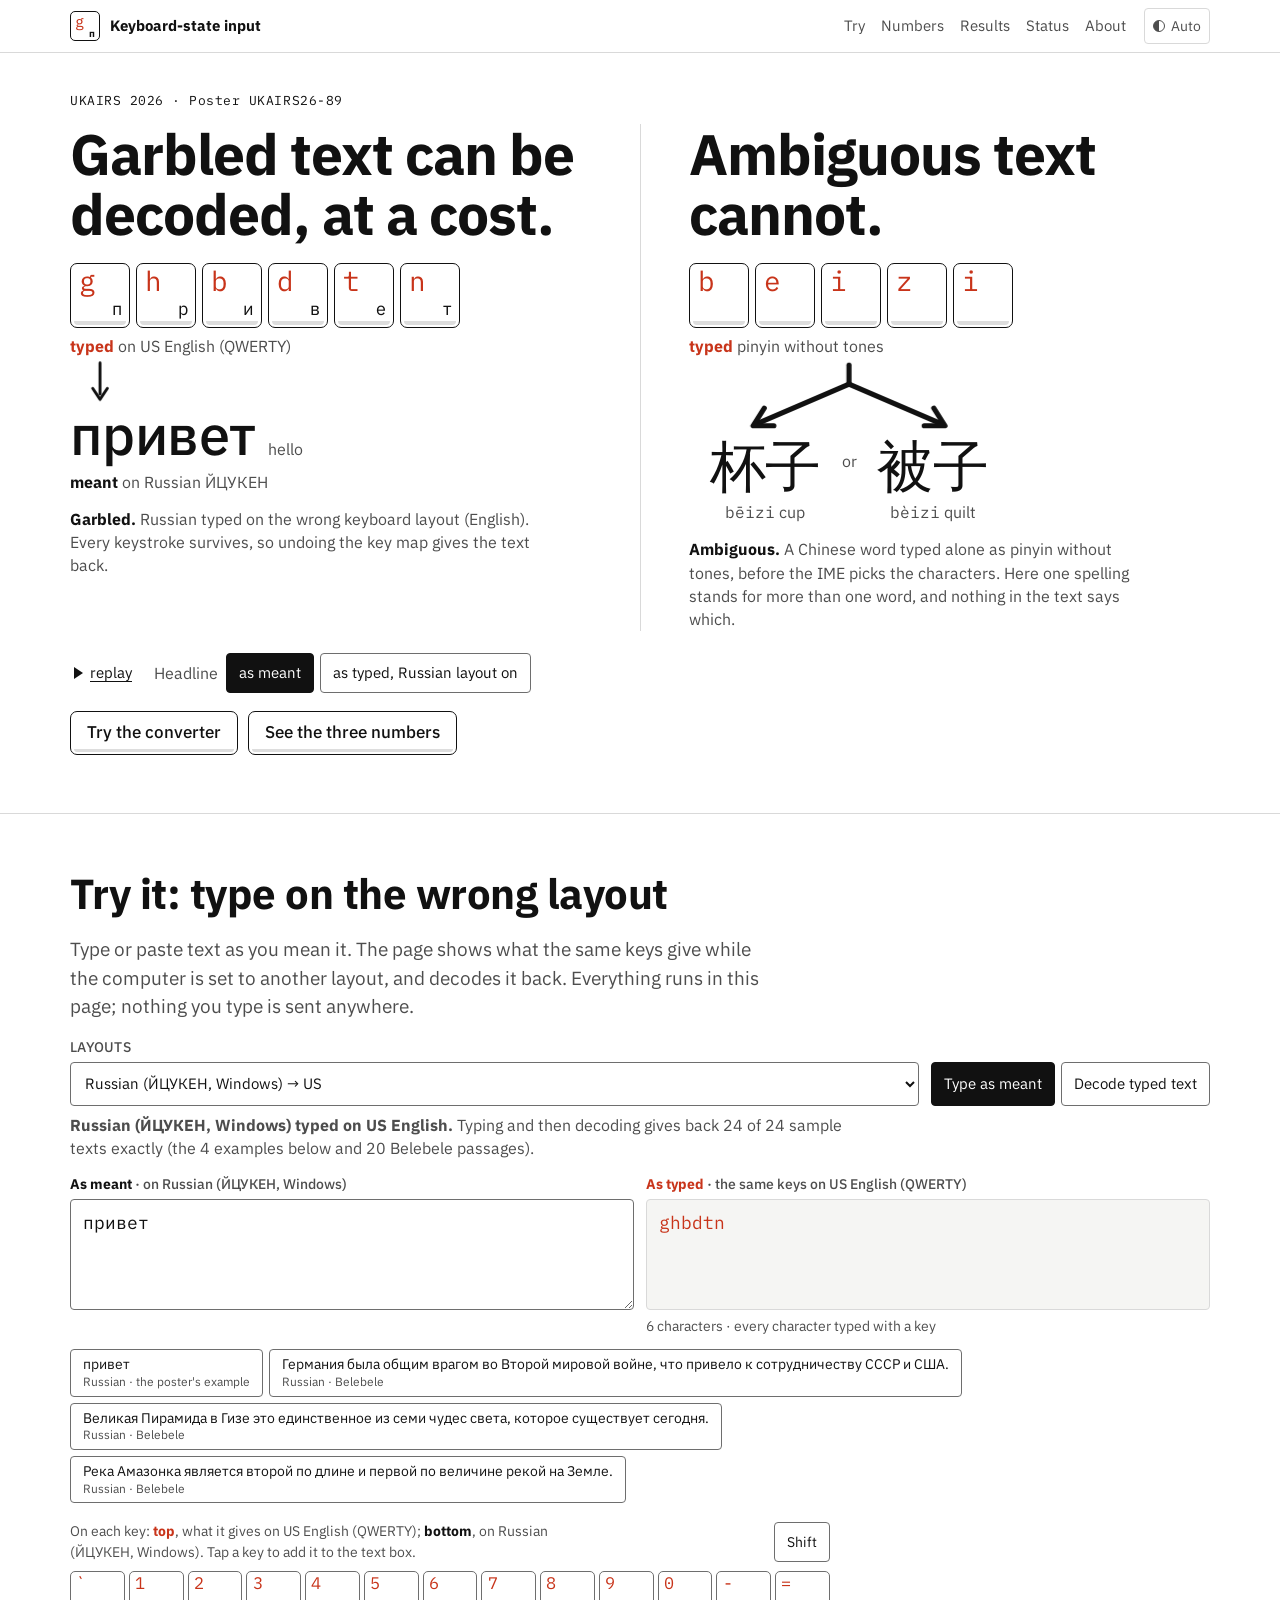
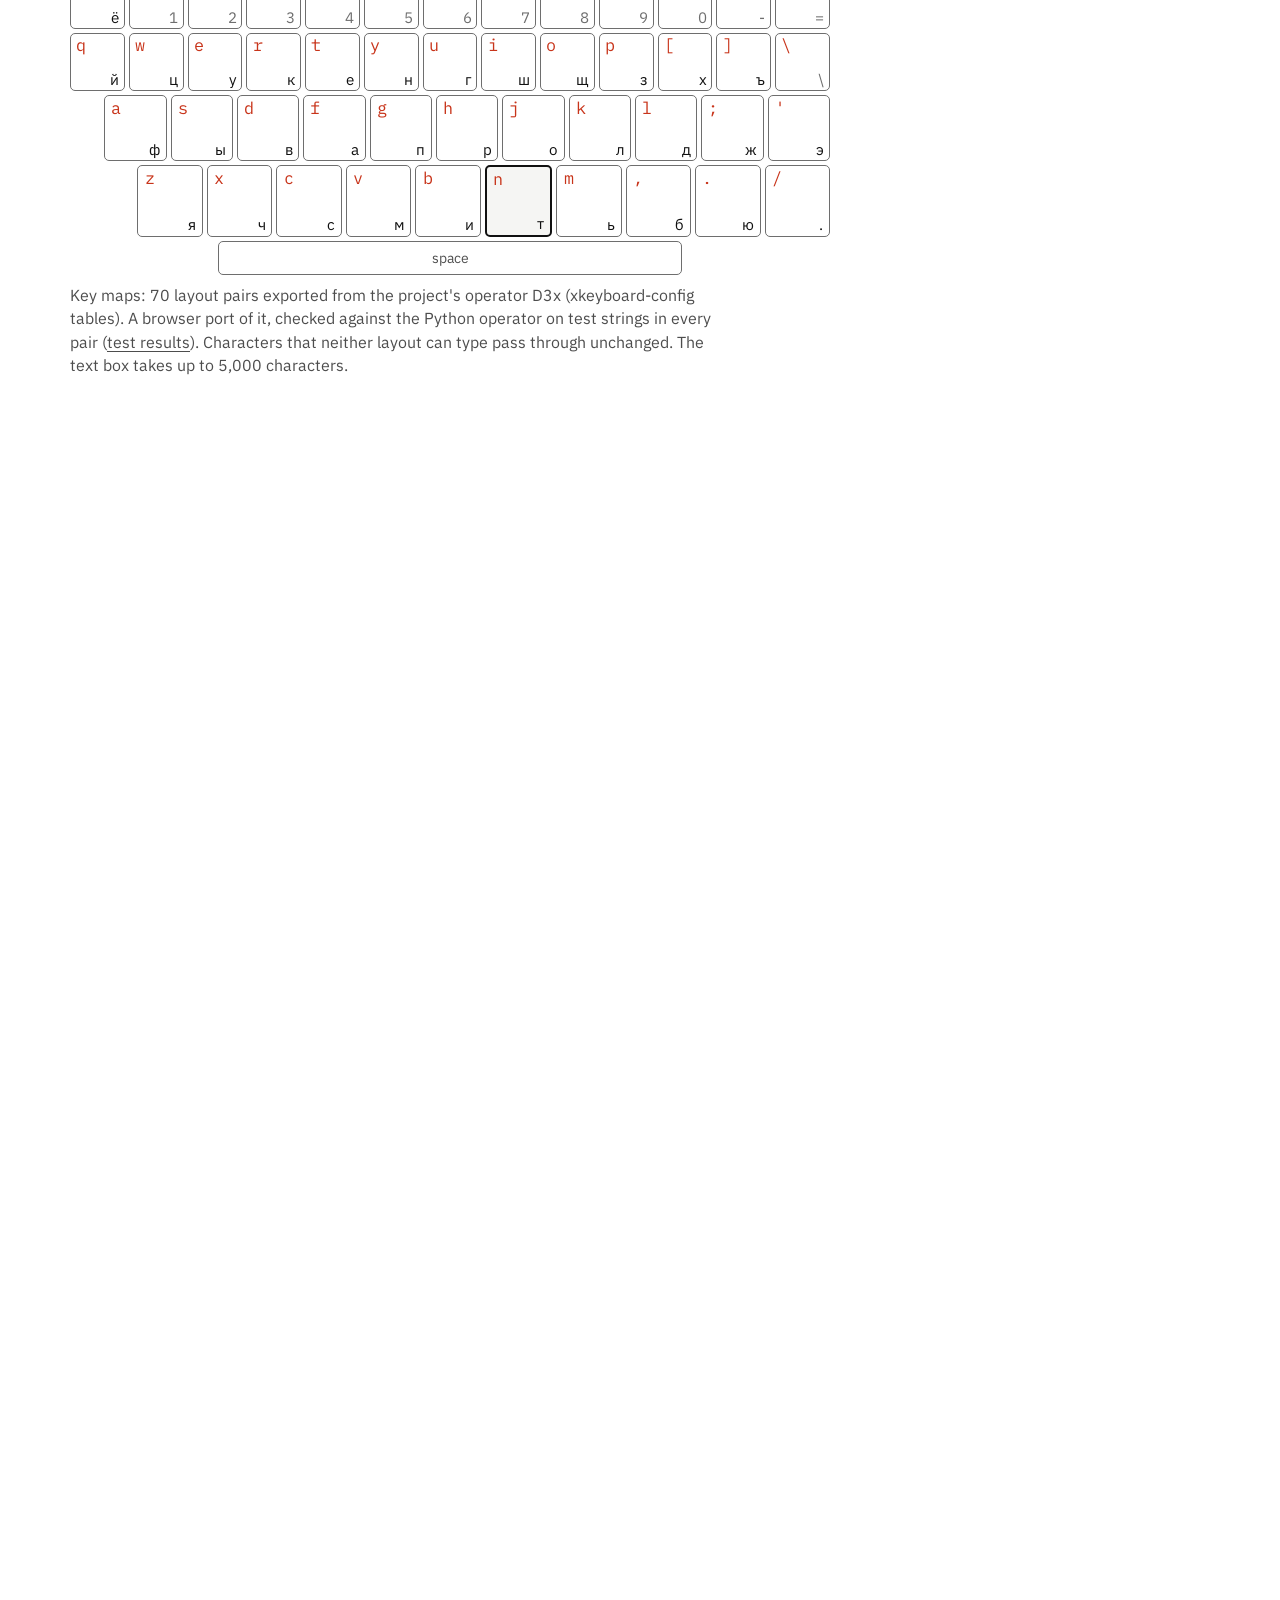
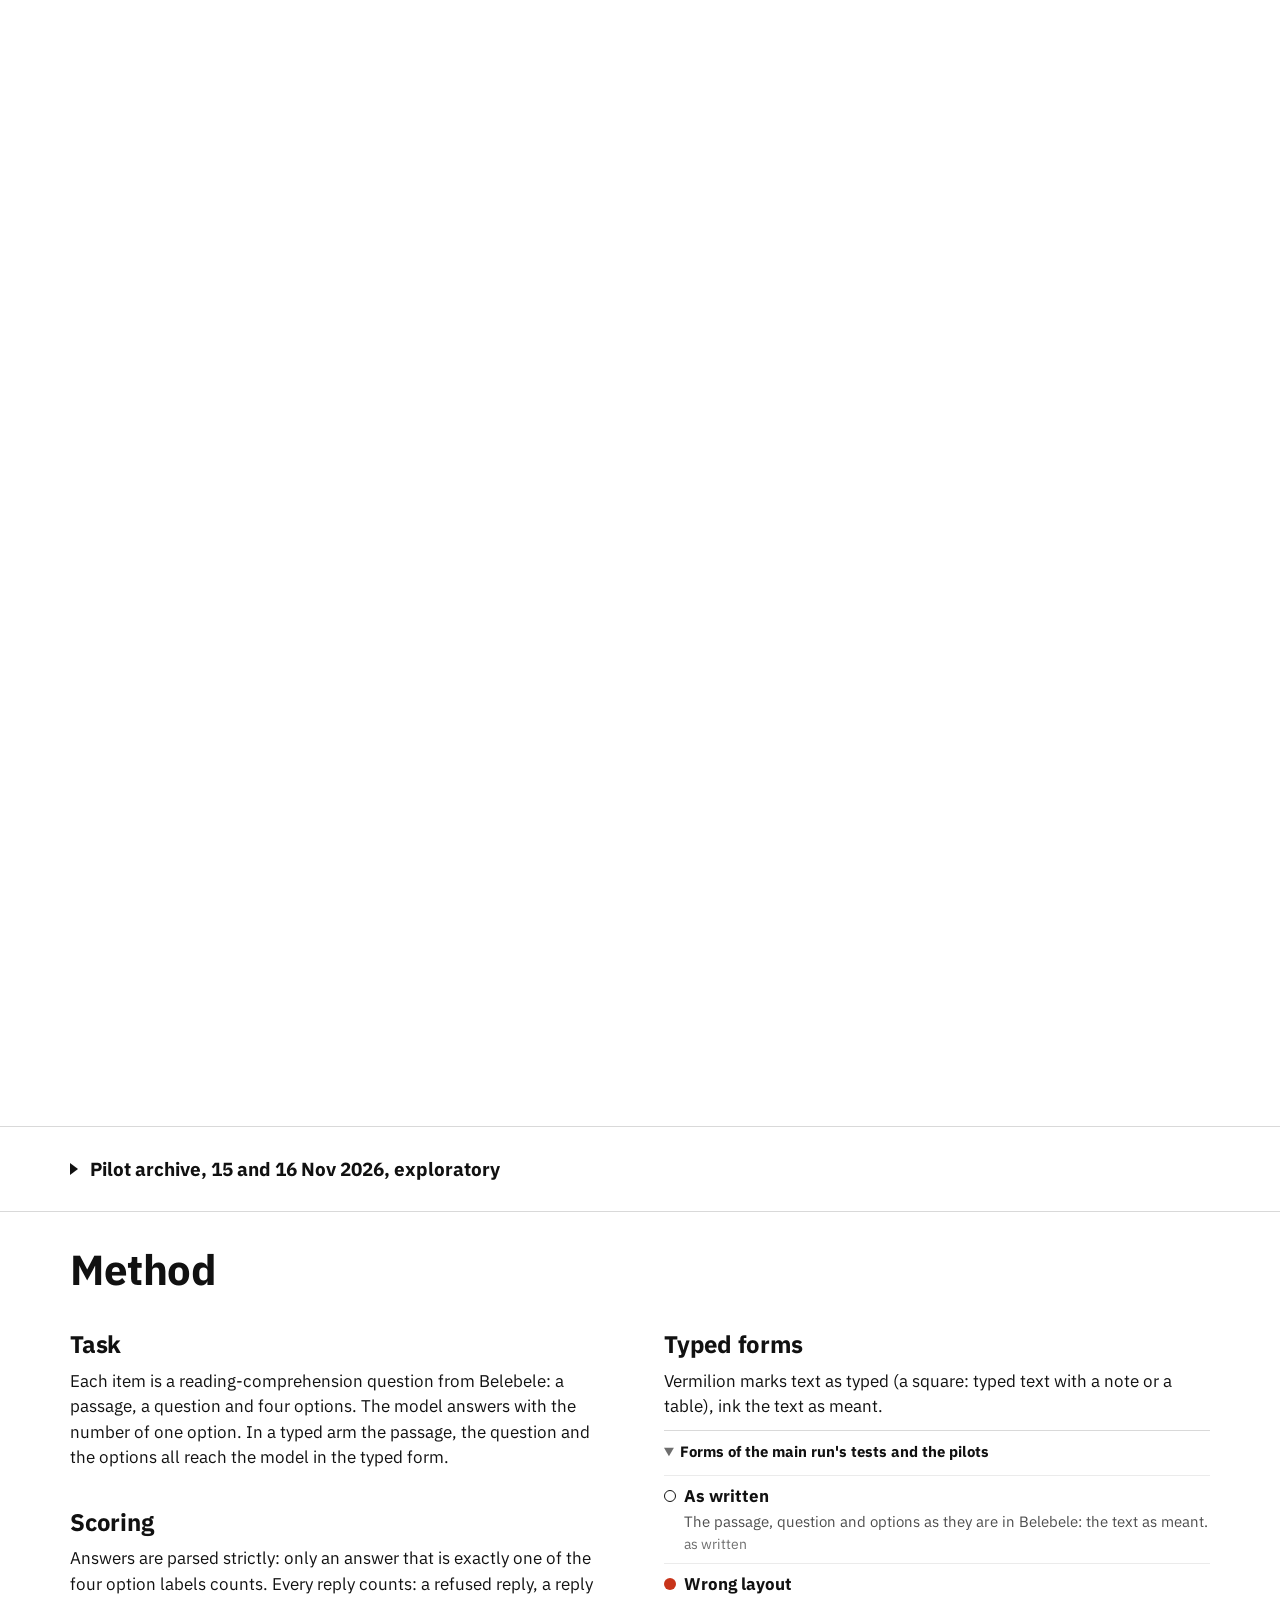
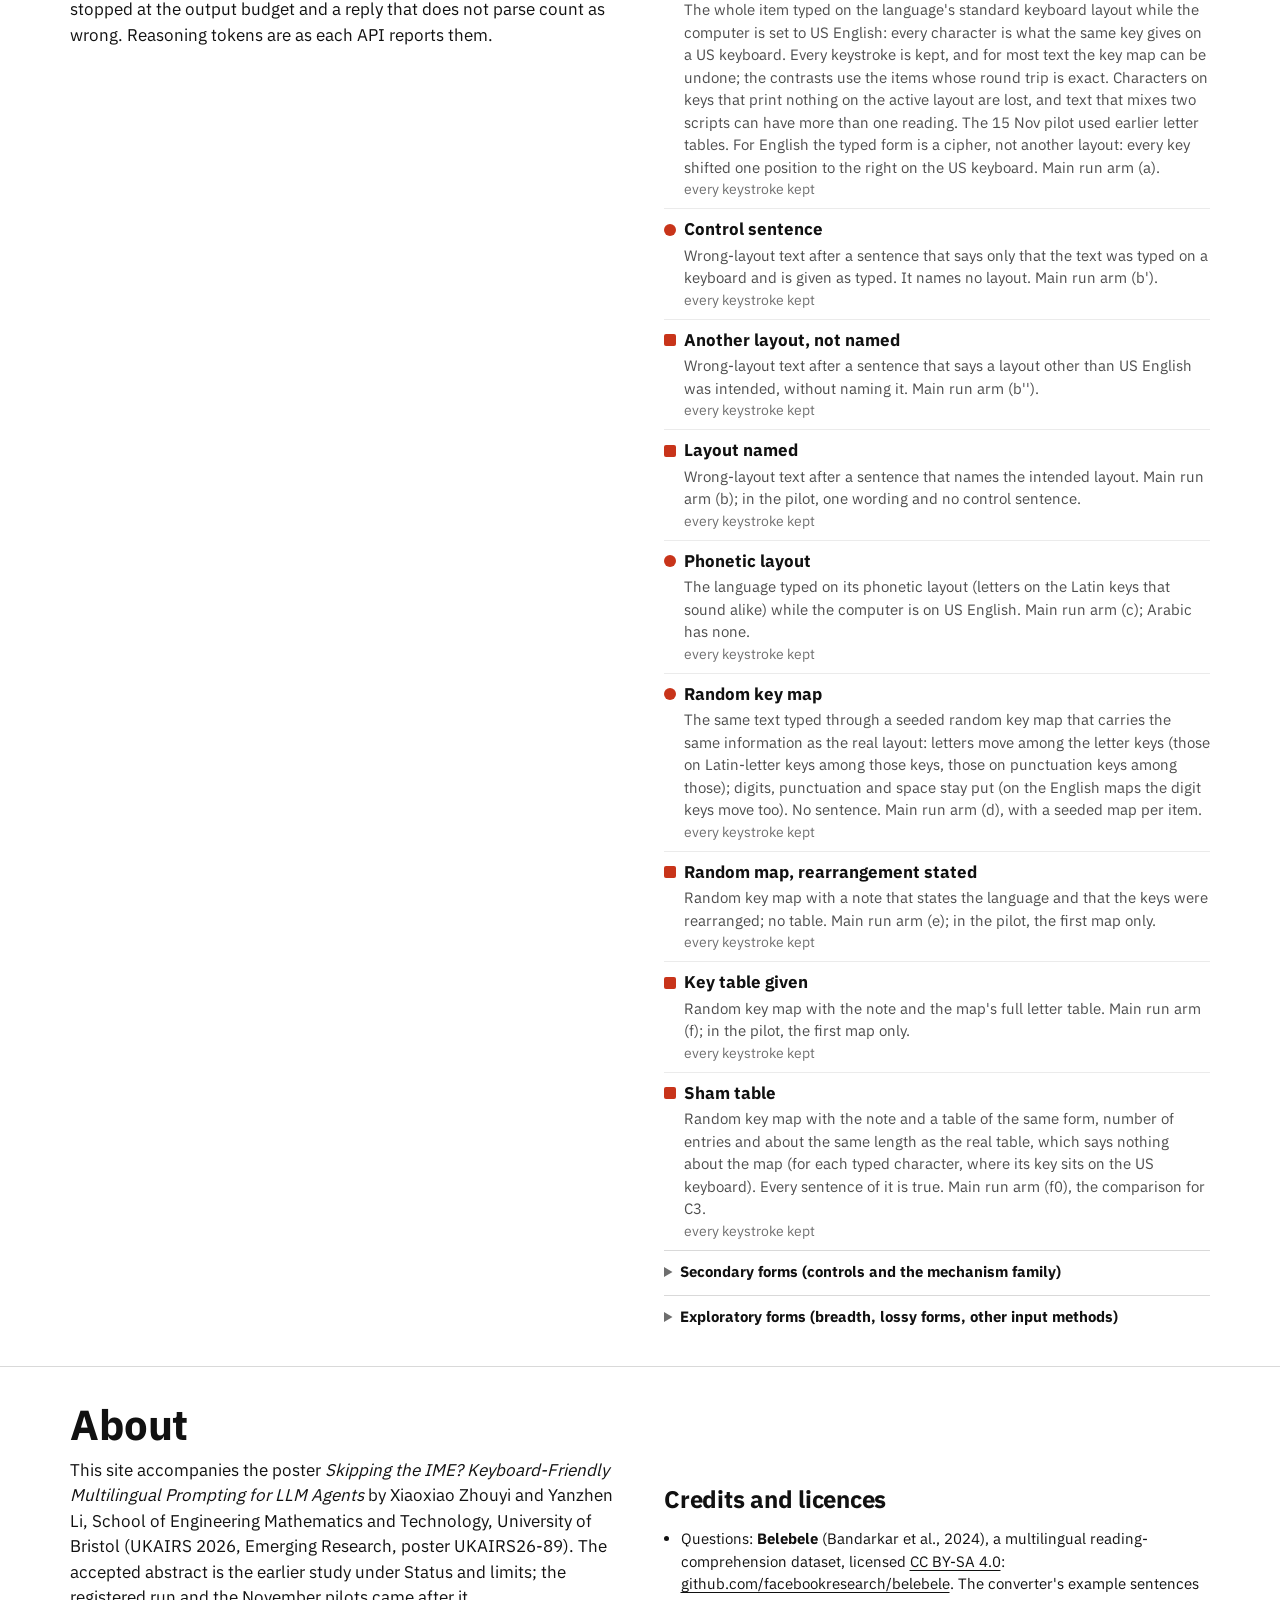
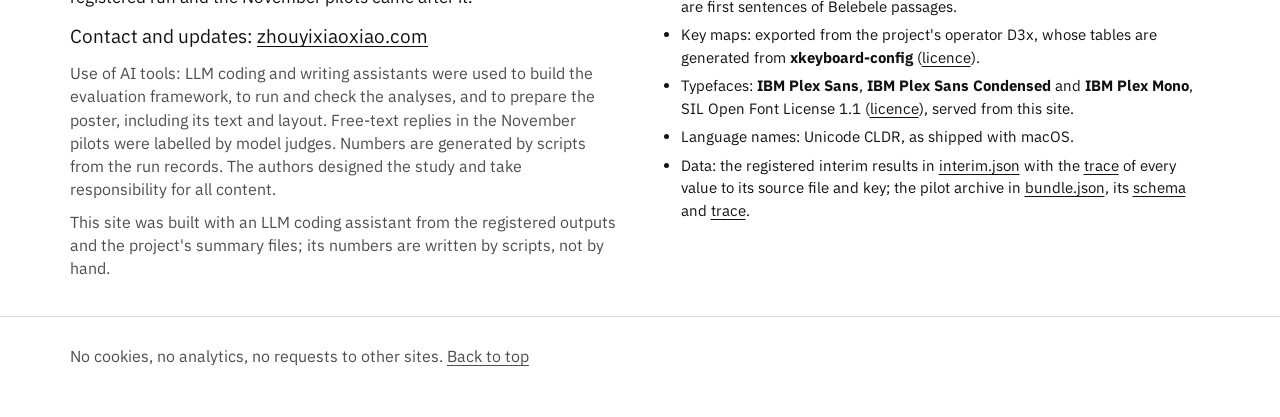
==== commit fc60d5d8: "Update the site to the interim results of 22 November 2026" ====
--- a/index.html
+++ b/index.html
@@ -5,12 +5,14 @@
 <meta name="viewport" content="width=device-width, initial-scale=1, viewport-fit=cover">
 <meta http-equiv="Content-Security-Policy" content="default-src 'self'; script-src 'self'; style-src 'self'; img-src 'self' data:; font-src 'self'; connect-src 'self'; base-uri 'none'; form-action 'none'; object-src 'none'">
 <meta name="referrer" content="no-referrer">
-<title>Garbled text can be decoded, at a cost. Ambiguous text cannot. · Keyboard-state input</title>
-<meta name="description" content="How language models read text as typed: on the wrong keyboard layout, and as pinyin without tones. A results explorer and an in-browser converter.">
+<title>Garbled text can be decoded, at a cost. Ambiguous text cannot. · Poster UKAIRS26-89</title>
+<meta name="description" content="Text typed on the wrong keyboard layout loses nothing and can be decoded, at a cost in reasoning tokens; same-spelling pinyin cannot. Interim registered results, a converter to try, and the pilot archive.">
 <meta name="color-scheme" content="light dark">
 <meta name="theme-color" content="#ffffff" media="(prefers-color-scheme: light)">
 <meta name="theme-color" content="#141414" media="(prefers-color-scheme: dark)">
 <link rel="icon" href="data:,">
+<link rel="preload" href="assets/fonts/IBMPlexSans-Bold.woff2" as="font" type="font/woff2" crossorigin>
+<link rel="preload" href="assets/fonts/IBMPlexSans-Regular.woff2" as="font" type="font/woff2" crossorigin>
 <link rel="stylesheet" href="assets/css/site.css">
 <script src="assets/js/theme.js"></script>
 </head>
@@ -20,87 +22,65 @@
   <div class="bar-in">
     <a class="brand" href="#top" aria-label="Keyboard-state input: top of the page"><span class="brand-key" aria-hidden="true"><span class="bk-t">g</span><span class="bk-m" lang="ru">п</span></span><span class="brand-txt">Keyboard-state input</span></a>
     <nav class="nav" aria-label="Sections">
-      <a href="#try">Try</a><a href="#findings">Findings</a><a href="#explore">Explore</a><a href="#method">Method</a><a href="#about">About</a>
+      <a href="#try">Try</a><a href="#numbers">Numbers</a><a href="#results">Results</a><a href="#status">Status</a><a href="#about">About</a>
     </nav>
     <button type="button" class="theme-btn js-only" id="theme-btn" aria-label="Colour theme: follows the system">
       <span class="theme-ico" aria-hidden="true"></span><span class="theme-txt">Auto</span>
     </button>
   </div>
+  <div class="progress" aria-hidden="true"><span class="progress-bar" id="progress"></span></div>
 </header>
 
 <main id="main">
 
-<!-- ============================================================ hero: the finding, two examples -->
-<section id="top" class="hero" aria-labelledby="headline">
-  <div class="wrap">
-    <p class="kicker"><span data-copy="kicker">UKAIRS 2026 · Emerging Research · Poster UKAIRS26-89</span></p>
-
-    <div class="flip js-only" role="group" aria-labelledby="flip-lbl">
-      <span class="flip-lbl" id="flip-lbl">Headline</span>
-      <button type="button" class="seg" data-state="meant" aria-pressed="true">as meant</button>
-      <button type="button" class="seg" data-state="typed" aria-pressed="false">as typed, Russian layout on</button>
-    </div>
-
+<!-- ============================================================ 1. hero: two sentences, two key examples -->
+<section id="top" class="hero" aria-labelledby="headline" data-v4-scope>
+  <div class="wrap">
+    <p class="chip chip-top">UKAIRS 2026 · Poster UKAIRS26-89</p>
     <div class="hero-grid">
       <div class="hcol hcol-g">
-        <h1 id="headline" class="headline"><span class="hl" data-copy="headline" data-part="0">Garbled text can be decoded, at a cost.</span><span class="sr-only"> <span data-copy="headline" data-part="1">Ambiguous text cannot.</span></span></h1>
-        <figure class="ex ex-garbled" aria-labelledby="ex1-cap">
-          <div class="ex-row">
-            <div class="ex-side">
-              <div class="ex-keys" data-render="keys-garbled" aria-hidden="true"><span class="cap"><span class="cap-t">g</span><span class="cap-m" lang="ru">п</span></span><span class="cap"><span class="cap-t">h</span><span class="cap-m" lang="ru">р</span></span><span class="cap"><span class="cap-t">b</span><span class="cap-m" lang="ru">и</span></span><span class="cap"><span class="cap-t">d</span><span class="cap-m" lang="ru">в</span></span><span class="cap"><span class="cap-t">t</span><span class="cap-m" lang="ru">е</span></span><span class="cap"><span class="cap-t">n</span><span class="cap-m" lang="ru">т</span></span></div>
-              <p class="ex-lab"><span class="lab-typed" data-copy="lab_typed">typed</span> <span data-ex="wrong_layout.active_layout">US English (QWERTY)</span></p>
-            </div>
-            <span class="ex-arrow" aria-hidden="true"></span>
-            <div class="ex-side">
-              <p class="ex-word-row"><span class="ex-word" lang="ru" data-ex="wrong_layout.intended">привет</span> <span class="gloss" data-ex="wrong_layout.gloss">hello</span></p>
-              <p class="ex-lab"><span class="lab-meant" data-copy="lab_meant">meant</span> <span data-ex="wrong_layout.intended_layout">Russian ЙЦУКЕН</span></p>
-            </div>
-          </div>
+        <h1 id="headline" class="headline"><span class="hl" data-icopy="headline0">Garbled text can be decoded, at a cost.</span><span class="sr-only"> <span data-icopy="headline1">Ambiguous text cannot.</span></span></h1>
+        <figure class="ex ex-g" id="ex-g" aria-labelledby="ex1-cap">
+          <div class="keys" data-render="keys-g4" aria-hidden="true"><span class="cap" data-k="0"><span class="cap-t">g</span><span class="cap-m" lang="ru">п</span><span class="cap-fl">g</span></span><span class="cap" data-k="1"><span class="cap-t">h</span><span class="cap-m" lang="ru">р</span><span class="cap-fl">h</span></span><span class="cap" data-k="2"><span class="cap-t">b</span><span class="cap-m" lang="ru">и</span><span class="cap-fl">b</span></span><span class="cap" data-k="3"><span class="cap-t">d</span><span class="cap-m" lang="ru">в</span><span class="cap-fl">d</span></span><span class="cap" data-k="4"><span class="cap-t">t</span><span class="cap-m" lang="ru">е</span><span class="cap-fl">t</span></span><span class="cap" data-k="5"><span class="cap-t">n</span><span class="cap-m" lang="ru">т</span><span class="cap-fl">n</span></span></div>
+          <p class="ex-lab"><span class="lab-typed">typed</span> on <span data-ex="wrong_layout.active_layout">US English (QWERTY)</span></p>
+          <div class="ex-arrow" aria-hidden="true"><svg viewBox="0 0 24 44" width="24" height="44" focusable="false"><g class="arw" transform-origin="12 0"><line x1="12" y1="0" x2="12" y2="34" class="arw-l"/><polyline points="4,28 12,40 20,28" class="arw-h"/></g></svg></div>
+          <p class="ex-word-row"><span class="ex-word" lang="ru" data-render="word-g4"><span class="wl" data-k="0">п</span><span class="wl" data-k="1">р</span><span class="wl" data-k="2">и</span><span class="wl" data-k="3">в</span><span class="wl" data-k="4">е</span><span class="wl" data-k="5">т</span></span> <span class="gloss" data-ex="wrong_layout.gloss">hello</span></p>
+          <p class="ex-lab"><span class="lab-meant">meant</span> on <span data-ex="wrong_layout.intended_layout">Russian ЙЦУКЕН</span></p>
           <p class="sr-only" data-render="sr-garbled">Typed with the computer set to US English (QWERTY): ghbdtn. Meant, on Russian ЙЦУКЕН: <span lang="ru">привет</span> (hello).</p>
           <figcaption id="ex1-cap" class="ex-cap" data-copy="explain_wrong"><strong>Garbled.</strong> Russian typed on the wrong keyboard layout (English). Every keystroke survives, so undoing the key map gives the text back.</figcaption>
         </figure>
       </div>
       <div class="hcol hcol-a">
-        <p class="headline hl-2" aria-hidden="true"><span class="hl" data-copy="headline" data-part="1">Ambiguous text cannot.</span></p>
-        <figure class="ex ex-ambiguous" aria-labelledby="ex2-cap">
-          <div class="ex-row">
-            <div class="ex-side">
-              <div class="ex-keys" data-render="keys-ambiguous" aria-hidden="true"><span class="cap"><span class="cap-t">b</span></span><span class="cap"><span class="cap-t">e</span></span><span class="cap"><span class="cap-t">i</span></span><span class="cap"><span class="cap-t">z</span></span><span class="cap"><span class="cap-t">i</span></span></div>
-              <p class="ex-lab"><span class="lab-typed" data-copy="lab_typed">typed</span> pinyin without tones</p>
-            </div>
-            <span class="ex-arrow ex-arrow-fork" aria-hidden="true"></span>
-            <div class="ex-side">
-              <div class="ex-words" data-render="words-ambiguous"><span class="ex-w"><span class="ex-word" lang="zh-Hans">杯子</span><span class="ex-sub"><span class="toned" lang="zh-Latn">bēizi</span> <span class="gloss">cup</span></span></span><span class="ex-or">or</span><span class="ex-w"><span class="ex-word" lang="zh-Hans">被子</span><span class="ex-sub"><span class="toned" lang="zh-Latn">bèizi</span> <span class="gloss">quilt</span></span></span></div>
-            </div>
-          </div>
+        <p class="headline hl-2" aria-hidden="true"><span class="hl" data-icopy="headline1">Ambiguous text cannot.</span></p>
+        <figure class="ex ex-a" id="ex-a" aria-labelledby="ex2-cap">
+          <div class="keys" data-render="keys-a4" aria-hidden="true"><span class="cap" data-k="0"><span class="cap-t">b</span><span class="cap-fl">b</span></span><span class="cap" data-k="1"><span class="cap-t">e</span><span class="cap-fl">e</span></span><span class="cap" data-k="2"><span class="cap-t">i</span><span class="cap-fl">i</span></span><span class="cap" data-k="3"><span class="cap-t">z</span><span class="cap-fl">z</span></span><span class="cap" data-k="4"><span class="cap-t">i</span><span class="cap-fl">i</span></span></div>
+          <p class="ex-lab"><span class="lab-typed">typed</span> pinyin without tones</p>
+          <div class="ex-fork" aria-hidden="true"><svg viewBox="0 0 200 44" focusable="false"><line x1="100" y1="0" x2="100" y2="12" class="arw-l fk fk0" transform-origin="100 0"/><g class="fk fk1" transform-origin="100 12"><line x1="100" y1="12" x2="44" y2="36" class="arw-l"/><polyline points="47,27 40,38 53,38" class="arw-h"/></g><g class="fk fk2" transform-origin="100 12"><line x1="100" y1="12" x2="156" y2="36" class="arw-l"/><polyline points="153,27 160,38 147,38" class="arw-h"/></g></svg></div>
+          <div class="ex-words" data-render="words-a4"><span class="ex-w ex-w0"><span class="ex-word" lang="zh-Hans">杯子</span><span class="ex-sub"><span class="toned" lang="zh-Latn">bēizi</span> <span class="gloss">cup</span></span></span><span class="ex-or">or</span><span class="ex-w ex-w1"><span class="ex-word" lang="zh-Hans">被子</span><span class="ex-sub"><span class="toned" lang="zh-Latn">bèizi</span> <span class="gloss">quilt</span></span></span></div>
           <p class="sr-only" data-render="sr-ambiguous">Typed: beizi. Meant: <span lang="zh-Hans">杯子</span> (cup) or <span lang="zh-Hans">被子</span> (quilt); the text does not say which.</p>
           <figcaption id="ex2-cap" class="ex-cap" data-copy="explain_pinyin"><strong>Ambiguous.</strong> A Chinese word typed alone as pinyin without tones, before the IME picks the characters. Here one spelling stands for more than one word, and nothing in the text says which.</figcaption>
         </figure>
       </div>
     </div>
+    <div class="hero-ctl js-only">
+      <button type="button" class="replay" id="hero-replay" aria-label="Replay the two key examples"><span class="replay-ico" aria-hidden="true"></span>replay</button>
+      <div class="flip" role="group" aria-labelledby="flip-lbl">
+        <span class="flip-lbl" id="flip-lbl">Headline</span>
+        <button type="button" class="seg" data-state="meant" aria-pressed="true">as meant</button>
+        <button type="button" class="seg" data-state="typed" aria-pressed="false">as typed, Russian layout on</button>
+      </div>
+    </div>
     <p class="hl-note" id="hl-note" hidden>The headline as typed: the same keys, pressed while the computer is set to the Russian layout. Nothing is lost; the converter below undoes it.</p>
-
-    <div class="hero-result">
-      <p class="hero-tag"><span class="st st-pilot">pilot</span> exploratory results of <span data-n="date.layout">15 Nov 2026</span> and <span data-n="date.zh">16 Nov 2026</span></p>
-      <p class="deck" data-copy="deck">Keyboard-state input is text as typed, before or without conversion by an input method editor (IME). We tested <span class="num">13</span> models in <span class="num">21</span> settings (reasoning off or on) on four-option questions typed this way.</p>
-      <ul class="hero-nums" aria-label="Results of the wrong-layout pilot">
-        <li><span class="hn-big" data-copy="callout_off" data-field="big"><span class="num">7</span> of <span class="num">8</span></span> <span class="hn-txt" data-copy="callout_off">settings with reasoning off score within ten points of the floor.</span></li>
-        <li><span class="hn-big" data-copy="callout_tokens" data-field="big"><span class="num">21</span> to <span class="num">67</span> times</span> <span class="hn-txt" data-copy="callout_tokens">the reasoning tokens of native text: what the <span class="num">8</span> settings that recover spend on the same items typed on the wrong layout.</span></li>
-        <li><span class="hn-big" data-copy="callout_gap" data-field="big"><span class="num">4</span> to <span class="num">9</span> points</span> <span class="hn-txt" data-copy="callout_gap">below native text: where the best <span class="num">4</span> settings still end, with reasoning on.</span></li>
-      </ul>
-      <p class="hero-floor small"><strong><span data-copy="lab_floor">floor without reading</span></strong> <span class="num" data-n="layout.floor">34.8%</span> (<span class="num" data-n="layout.floor.lo">29%</span> to <span class="num" data-n="layout.floor.hi">41%</span> by language): what letter overlap alone scores on the wrong-layout text. <span data-copy="lab_chance">chance</span>: <span class="num" data-n="layout.chance">25%</span>.</p>
-      <p class="status-line"><span class="num" data-n="layout.models">13</span> models · <span class="num" data-n="layout.settings">21</span> settings · exploratory. Every result in the findings and the explorer comes from exploratory pilots: wrong layouts, <span data-n="date.layout">15 Nov 2026</span> (<span data-n="layout.items">50</span> Belebele items per language, <span data-n="layout.calls_per_cell">one</span> call per item) and Chinese, <span data-n="date.zh">16 Nov 2026</span> (<span data-n="site.zh.items">96</span> constructed items; <span data-n="zh.pilot.calls_per_cell">one</span> call per item, <span data-n="zh.fc3.per_cell">three</span> in the follow-up). The main run has not started; its plan will be frozen and time-stamped before its first call.</p>
-      <p class="jump"><a href="#try">Try the converter</a> <a href="#findings">Read the findings</a> <a href="#explore">Explore models</a></p>
-    </div>
-  </div>
-</section>
-
-<!-- ============================================================ hero, second half: the converter -->
-<section id="try" class="try" aria-labelledby="try-h">
-  <div class="wrap">
-    <h2 id="try-h">Try it: the same keys on two layouts</h2>
-    <p class="lede">Type or paste text in the box. The page finds the keys that type it on the layout you meant and shows what the same keys give on the layout the computer is set to. Everything runs in this page; nothing you type is sent anywhere.</p>
-    <noscript><p class="nojs">The converter needs JavaScript. The findings, method and credits below are plain text.</p></noscript>
+    <p class="jump"><a href="#try">Try the converter</a> <a href="#numbers">See the three numbers</a></p>
+  </div>
+</section>
+
+<!-- ============================================================ 2. try it: the converter -->
+<section id="try" class="try v4-sec" aria-labelledby="try-h">
+  <div class="wrap">
+    <h2 id="try-h">Try it: type on the wrong layout</h2>
+    <p class="lede">Type or paste text as you mean it. The page shows what the same keys give while the computer is set to another layout, and decodes it back. Everything runs in this page; nothing you type is sent anywhere.</p>
+    <noscript><p class="nojs">The converter needs JavaScript. The results below are plain text.</p></noscript>
 
     <div class="conv js-only" id="conv">
       <div class="conv-row">
@@ -136,113 +116,188 @@
       </div>
       <p class="small" id="conv-source"></p>
     </div>
-
-    <div class="lossy">
-      <h3>When the typed form loses information</h3>
-      <p>No converter can undo this one. Typed alone as pinyin without tones, these spellings each stand for more than one word, and the text does not say which; the last one is a control with a single word above the frequency threshold.</p>
-      <div class="lossy-grid" data-render="lossy"><div class="lc"><p class="lc-typed"><span class="typed-txt">beizi</span><span class="lc-n">3 words</span></p><ul><li><span class="lw" lang="zh-Hans">杯子</span> <span class="toned" lang="zh-Latn">bēizi</span> <span class="gloss">cup</span></li><li><span class="lw" lang="zh-Hans">被子</span> <span class="toned" lang="zh-Latn">bèizi</span> <span class="gloss">quilt</span></li><li><span class="lw" lang="zh-Hans">辈子</span> <span class="toned" lang="zh-Latn">bèizi</span> <span class="gloss">lifetime</span></li></ul></div><div class="lc"><p class="lc-typed"><span class="typed-txt">daikuan</span><span class="lc-n">2 words</span></p><ul><li><span class="lw" lang="zh-Hans">贷款</span> <span class="toned" lang="zh-Latn">dàikuǎn</span> <span class="gloss">loan (borrowed money)</span></li><li><span class="lw" lang="zh-Hans">带宽</span> <span class="toned" lang="zh-Latn">dàikuān</span> <span class="gloss">bandwidth</span></li></ul></div><div class="lc"><p class="lc-typed"><span class="typed-txt">shuimian</span><span class="lc-n">2 words</span></p><ul><li><span class="lw" lang="zh-Hans">睡眠</span> <span class="toned" lang="zh-Latn">shuìmián</span> <span class="gloss">sleep</span></li><li><span class="lw" lang="zh-Hans">水面</span> <span class="toned" lang="zh-Latn">shuǐmiàn</span> <span class="gloss">water surface</span></li></ul></div><div class="lc"><p class="lc-typed"><span class="typed-txt">guomin</span><span class="lc-n">2 words</span></p><ul><li><span class="lw" lang="zh-Hans">国民</span> <span class="toned" lang="zh-Latn">guómín</span> <span class="gloss">citizens of a nation</span></li><li><span class="lw" lang="zh-Hans">过敏</span> <span class="toned" lang="zh-Latn">guòmǐn</span> <span class="gloss">allergy</span></li></ul></div><div class="lc"><p class="lc-typed"><span class="typed-txt">zifu</span><span class="lc-n">2 words</span></p><ul><li><span class="lw" lang="zh-Hans">自负</span> <span class="toned" lang="zh-Latn">zìfù</span> <span class="gloss">conceited</span></li><li><span class="lw" lang="zh-Hans">字符</span> <span class="toned" lang="zh-Latn">zìfú</span> <span class="gloss">character (text symbol)</span></li></ul></div><div class="lc"><p class="lc-typed"><span class="typed-txt">jianpan</span><span class="lc-n">1 word</span></p><ul><li><span class="lw" lang="zh-Hans">键盘</span> <span class="toned" lang="zh-Latn">jiànpán</span> <span class="gloss">keyboard</span></li></ul></div></div>
-      <p class="small" data-render="lossy-source">The first spelling and its words are the poster's example. From the Chinese pilot&#x27;s item file; the items have not yet been checked by an independent native speaker. Toned forms are as the item file gives them.</p>
-    </div>
-  </div>
-</section>
-
-<!-- ============================================================ findings in the poster's words -->
-<section id="findings" class="findings" aria-label="Findings">
-  <div class="wrap">
-    <article class="finding" id="garbled" aria-labelledby="garbled-h">
-      <header class="fhead">
-        <p class="key-chip" aria-hidden="true"><span class="kc-t">g</span><span class="kc-m" lang="ru">п</span></p>
-        <h2 id="garbled-h" data-copy="layout_head">Garbled text: nothing is lost</h2>
-        <p class="tag" data-copy="layout_tag">pilot, <span class="num">15 Nov 2026</span> · exploratory · <span class="num">6</span> cross-script layouts, <span class="num">50</span> items each, <span class="num">one</span> call per item</p>
-      </header>
-      <p class="lead" data-copy="layout_lead">In every setting plotted, decoding has a cost: with reasoning on, reasoning tokens and, in part, accuracy; with it off, accuracy.</p>
-      <div class="callouts">
-        <div class="callout"><p class="big num" data-copy="callout_off" data-field="big"><span class="num">7</span> of <span class="num">8</span></p><p data-copy="callout_off">settings with reasoning off score within ten points of the floor.</p></div>
-        <div class="callout"><p class="big num" data-copy="callout_tokens" data-field="big"><span class="num">21</span> to <span class="num">67</span> times</p><p data-copy="callout_tokens">the reasoning tokens of native text: what the <span class="num">8</span> settings that recover spend on the same items typed on the wrong layout.</p></div>
-        <div class="callout"><p class="big num" data-copy="callout_gap" data-field="big"><span class="num">4</span> to <span class="num">9</span> points</p><p data-copy="callout_gap">below native text: where the best <span class="num">4</span> settings still end, with reasoning on.</p></div>
-      </div>
-      <figure class="chart" id="figA" data-chart="figA">
-        <figcaption><span class="fig-n">Figure A.</span> <span data-copy="cap_figA">Each row: one setting (model, reasoning level), on native text and on the same items typed on the wrong layout.</span></figcaption>
-        <div class="chart-tools js-only"><button type="button" class="seg tbl-btn" aria-pressed="false">Table</button></div>
-        <div class="chart-body"><div class="static-table" data-render="table-figA"><table class="dtable stack"><caption>Figure A as a table: six cross-script layouts pooled, 300 items and calls per cell; intervals 95%; reasoning tokens are means.</caption><thead><tr><th scope="col">setting</th><th scope="col" class="n">as written</th><th scope="col" class="n">wrong layout</th><th scope="col" class="n">change, points</th><th scope="col" class="n">no valid answer</th><th scope="col" class="n">reasoning tokens per call, wrong layout (mean)</th></tr></thead><tbody><tr><td data-label="setting"><code class="mid">gpt-6-astra</code> effort low</td><td data-label="as written" class="n">96.7% [94.0, 98.2]</td><td data-label="wrong layout" class="n">92.3% [88.8, 94.8]</td><td data-label="change, points" class="n">−4.3 [−7.7, −1.7]</td><td data-label="no valid answer" class="n">0 of 300</td><td data-label="reasoning tokens per call, wrong layout (mean)" class="n">105</td></tr><tr><td data-label="setting"><code class="mid">gpt-6.1-sol</code> effort high</td><td data-label="as written" class="n">96.0% [93.1, 97.7]</td><td data-label="wrong layout" class="n">92.0% [88.4, 94.6]</td><td data-label="change, points" class="n">−4.0 [−6.3, −2.0]</td><td data-label="no valid answer" class="n">0 of 300</td><td data-label="reasoning tokens per call, wrong layout (mean)" class="n">632</td></tr><tr><td data-label="setting"><code class="mid">gpt-6.1-sol</code> effort low</td><td data-label="as written" class="n">95.3% [92.3, 97.2]</td><td data-label="wrong layout" class="n">90.7% [86.8, 93.5]</td><td data-label="change, points" class="n">−4.7 [−7.3, −2.0]</td><td data-label="no valid answer" class="n">0 of 300</td><td data-label="reasoning tokens per call, wrong layout (mean)" class="n">163</td></tr><tr><td data-label="setting"><code class="mid">claude-opus-5-5</code> effort low</td><td data-label="as written" class="n">97.0% [94.4, 98.4]</td><td data-label="wrong layout" class="n">88.0% [83.8, 91.2]</td><td data-label="change, points" class="n">−9.0 [−13.7, −5.0]</td><td data-label="no valid answer" class="n">0 of 300</td><td data-label="reasoning tokens per call, wrong layout (mean)" class="n">420</td></tr><tr><td data-label="setting"><code class="mid">kimi-k3-1-pro-261024</code> thinking on †</td><td data-label="as written" class="n">95.0% [91.9, 96.9]</td><td data-label="wrong layout" class="n">78.0% [73.0, 82.3]</td><td data-label="change, points" class="n">−17.0 [−20.3, −14.0]</td><td data-label="no valid answer" class="n">45 of 300</td><td data-label="reasoning tokens per call, wrong layout (mean)" class="n">10,894</td></tr><tr><td data-label="setting"><code class="mid">gpt-6.1-terra</code> effort high</td><td data-label="as written" class="n">94.7% [91.5, 96.7]</td><td data-label="wrong layout" class="n">76.0% [70.9, 80.5]</td><td data-label="change, points" class="n">−18.7 [−25.0, −12.3]</td><td data-label="no valid answer" class="n">0 of 300</td><td data-label="reasoning tokens per call, wrong layout (mean)" class="n">972</td></tr><tr><td data-label="setting"><code class="mid">claude-sonnet-5-5</code> effort high</td><td data-label="as written" class="n">96.0% [93.1, 97.7]</td><td data-label="wrong layout" class="n">70.7% [65.3, 75.5]</td><td data-label="change, points" class="n">−25.3 [−31.0, −19.7]</td><td data-label="no valid answer" class="n">7 of 300</td><td data-label="reasoning tokens per call, wrong layout (mean)" class="n">1,174</td></tr><tr><td data-label="setting"><code class="mid">gpt-6-luna</code> effort high</td><td data-label="as written" class="n">93.7% [90.3, 95.9]</td><td data-label="wrong layout" class="n">65.3% [59.8, 70.5]</td><td data-label="change, points" class="n">−28.3 [−34.3, −22.7]</td><td data-label="no valid answer" class="n">0 of 300</td><td data-label="reasoning tokens per call, wrong layout (mean)" class="n">5,156</td></tr><tr><td data-label="setting"><code class="mid">gpt-6.1-terra</code> effort none</td><td data-label="as written" class="n">94.7% [91.5, 96.7]</td><td data-label="wrong layout" class="n">57.0% [51.3, 62.5]</td><td data-label="change, points" class="n">−37.7 [−44.7, −30.7]</td><td data-label="no valid answer" class="n">0 of 300</td><td data-label="reasoning tokens per call, wrong layout (mean)" class="n">0</td></tr><tr><td data-label="setting"><code class="mid">doubao-seed-2-1-lite-260915</code> thinking on</td><td data-label="as written" class="n">94.7% [91.5, 96.7]</td><td data-label="wrong layout" class="n">48.7% [43.1, 54.3]</td><td data-label="change, points" class="n">−46.0 [−54.7, −37.0]</td><td data-label="no valid answer" class="n">0 of 300</td><td data-label="reasoning tokens per call, wrong layout (mean)" class="n">9,587</td></tr><tr><td data-label="setting"><code class="mid">claude-sonnet-5-5</code> thinking off</td><td data-label="as written" class="n">95.0% [91.9, 96.9]</td><td data-label="wrong layout" class="n">44.3% [38.8, 50.0]</td><td data-label="change, points" class="n">−50.7 [−58.3, −43.0]</td><td data-label="no valid answer" class="n">6 of 300</td><td data-label="reasoning tokens per call, wrong layout (mean)" class="n">0</td></tr><tr><td data-label="setting"><code class="mid">kimi-k3-1-pro-261024</code> thinking off</td><td data-label="as written" class="n">94.3% [91.1, 96.4]</td><td data-label="wrong layout" class="n">42.0% [36.6, 47.7]</td><td data-label="change, points" class="n">−52.3 [−60.3, −44.7]</td><td data-label="no valid answer" class="n">0 of 300</td><td data-label="reasoning tokens per call, wrong layout (mean)" class="n">0</td></tr><tr><td data-label="setting"><code class="mid">doubao-seed-2-1-lite-260915</code> thinking off</td><td data-label="as written" class="n">93.3% [89.9, 95.6]</td><td data-label="wrong layout" class="n">40.0% [34.6, 45.6]</td><td data-label="change, points" class="n">−53.3 [−61.3, −45.3]</td><td data-label="no valid answer" class="n">0 of 300</td><td data-label="reasoning tokens per call, wrong layout (mean)" class="n">0</td></tr><tr><td data-label="setting"><code class="mid">doubao-seed-2-1-pro-260915</code> thinking off</td><td data-label="as written" class="n">93.7% [90.3, 95.9]</td><td data-label="wrong layout" class="n">40.0% [34.6, 45.6]</td><td data-label="change, points" class="n">−53.7 [−62.7, −44.3]</td><td data-label="no valid answer" class="n">0 of 300</td><td data-label="reasoning tokens per call, wrong layout (mean)" class="n">0</td></tr><tr><td data-label="setting"><code class="mid">deepseek-v4-1-flash-261017</code> thinking off</td><td data-label="as written" class="n">93.0% [89.5, 95.4]</td><td data-label="wrong layout" class="n">37.7% [32.4, 43.3]</td><td data-label="change, points" class="n">−55.3 [−61.7, −48.3]</td><td data-label="no valid answer" class="n">0 of 300</td><td data-label="reasoning tokens per call, wrong layout (mean)" class="n">0</td></tr><tr><td data-label="setting"><code class="mid">gpt-6-luna</code> effort none</td><td data-label="as written" class="n">92.3% [88.8, 94.8]</td><td data-label="wrong layout" class="n">36.7% [31.4, 42.3]</td><td data-label="change, points" class="n">−55.7 [−63.0, −48.0]</td><td data-label="no valid answer" class="n">0 of 300</td><td data-label="reasoning tokens per call, wrong layout (mean)" class="n">0</td></tr><tr><td data-label="setting"><code class="mid">deepseek-v4-1-flash-261017</code> thinking on †</td><td data-label="as written" class="n">94.7% [91.5, 96.7]</td><td data-label="wrong layout" class="n">36.0% [30.8, 41.6]</td><td data-label="change, points" class="n">−58.7 [−63.7, −53.3]</td><td data-label="no valid answer" class="n">164 of 300</td><td data-label="reasoning tokens per call, wrong layout (mean)" class="n">23,229</td></tr><tr><td data-label="setting"><code class="mid">deepseek-v4-pro-ga-260813</code> thinking off</td><td data-label="as written" class="n">94.0% [90.7, 96.2]</td><td data-label="wrong layout" class="n">33.7% [28.6, 39.2]</td><td data-label="change, points" class="n">−60.3 [−68.7, −52.3]</td><td data-label="no valid answer" class="n">0 of 300</td><td data-label="reasoning tokens per call, wrong layout (mean)" class="n">0</td></tr><tr><td data-label="setting"><code class="mid">glm-5-3-flash-260828</code> thinking off requested †</td><td data-label="as written" class="n">90.3% [86.5, 93.2]</td><td data-label="wrong layout" class="n">32.0% [27.0, 37.5]</td><td data-label="change, points" class="n">−58.3 [−65.0, −51.7]</td><td data-label="no valid answer" class="n">43 of 300</td><td data-label="reasoning tokens per call, wrong layout (mean)" class="n">1,582</td></tr></tbody></table></div></div>
+  </div>
+</section>
+
+<!-- ============================================================ 3. three numbers -->
+<section id="numbers" class="numbers v4-sec" aria-labelledby="numbers-h" data-v4-scope>
+  <div class="wrap">
+    <h2 id="numbers-h">Wrong-layout text in three numbers</h2>
+    <p class="replay-row js-only"><button type="button" class="replay" data-replay="numbers" aria-label="Replay the three numbers"><span class="replay-ico" aria-hidden="true"></span>replay</button></p>
+    <div data-v4="tiles"><ul class="tiles" role="list"><li class="tile t-typed" data-claim="Claim 5"><p class="chip">DESCRIPTIVE · INTERIM</p><p class="tile-n" aria-label="28 to 38 percent"><span aria-hidden="true"><span class="roll">28</span><span class="dash">–</span><span class="roll">38</span><span class="unit">%</span></span></p><p class="tile-m">correct on wrong-layout text with reasoning off</p><p class="tile-d">five of six settings; Hebrew, Armenian, Arabic; chance <span class="num">25%</span>; native script <span class="num">90</span> to <span class="num">96%</span></p></li><li class="tile t-diff" data-claim="Claim 4"><p class="chip">REGISTERED · INTERIM</p><p class="tile-n" aria-label="15.8 points"><span aria-hidden="true"><span class="roll">15.8</span><span class="unit unit-w">points</span></span></p><p class="tile-m">smaller loss with reasoning on, in the same model</p><p class="tile-d"><span class="num">12.8 to 18.8</span> for these 5 model pairs; <span class="num">7.0 to 25.5</span> for pairs like these, for orientation</p></li><li class="tile t-ink t-loud" data-claim="Claim 4"><p class="chip">REGISTERED · INTERIM</p><p class="tile-n" aria-label="67 times"><span aria-hidden="true"><span class="roll">67</span><span class="unit">×</span></span></p><p class="tile-m">the reasoning tokens of the same items in native script</p><p class="tile-d"><span class="num">58 to 78</span> for these settings; <span class="num">27 to 135</span> for settings like these, for orientation; a ratio of <span class="num">(1 + tokens)</span>, geometric mean over the 5 reasoning-on settings</p></li></ul></div>
+    <p class="status-line"><span class="st-dot" aria-hidden="true"></span><span>Interim cut of <span data-i="status.cut">22 Nov 2026, 18:33 UTC</span>. Registered estimates; no registered decision; no correction for multiple comparisons.</span></p>
+  </div>
+</section>
+
+<!-- ============================================================ 4. Figure A: the same model, reasoning off and on -->
+<section id="results" class="figa v4-sec" aria-labelledby="figa-h" data-v4-scope>
+  <div class="wrap">
+    <p class="tag">C4 · registered primary contrast · interim</p>
+    <h2 id="figa-h">With reasoning on, the loss is smaller</h2>
+    <p class="fig-sub">Each row is one model on wrong-layout text, reasoning off to on. The square is the same items in native script.</p>
+    <div class="figa-grid">
+      <figure class="fig figA" id="figA4" aria-labelledby="figA-cap">
+        <div class="fig-ctl js-only" role="group" aria-label="Show the dots at">
+          <button type="button" class="seg" data-fa="off" aria-pressed="false">reasoning off</button><button type="button" class="seg" data-fa="on" aria-pressed="true">reasoning on</button>
+          <button type="button" class="replay" data-replay="figA4" aria-label="Replay Figure A"><span class="replay-ico" aria-hidden="true"></span>replay</button>
+          <span class="fa-hint">Tap a row for its values.</span>
+        </div>
+        <div data-v4="figA"><div class="figA-plot" data-rows="[{&quot;model&quot;: &quot;gpt-6-luna&quot;, &quot;off&quot;: &quot;reasoning none&quot;, &quot;on&quot;: &quot;reasoning high&quot;, &quot;est&quot;: &quot;+32.3&quot;, &quot;ci&quot;: &quot;[+25.6, +38.8]&quot;, &quot;incl0&quot;: false}, {&quot;model&quot;: &quot;doubao-seed-2-1-lite-260915&quot;, &quot;off&quot;: &quot;reasoning off&quot;, &quot;on&quot;: &quot;reasoning on&quot;, &quot;est&quot;: &quot;+17.1&quot;, &quot;ci&quot;: &quot;[+12.7, +21.6]&quot;, &quot;incl0&quot;: false}, {&quot;model&quot;: &quot;kimi-k3-1-pro-261024&quot;, &quot;off&quot;: &quot;reasoning off&quot;, &quot;on&quot;: &quot;reasoning on&quot;, &quot;est&quot;: &quot;+14.6&quot;, &quot;ci&quot;: &quot;[+9.0, +20.1]&quot;, &quot;incl0&quot;: false}, {&quot;model&quot;: &quot;gpt-6.1-terra&quot;, &quot;off&quot;: &quot;reasoning none&quot;, &quot;on&quot;: &quot;reasoning high&quot;, &quot;est&quot;: &quot;+13.5&quot;, &quot;ci&quot;: &quot;[+10.0, +17.0]&quot;, &quot;incl0&quot;: false}, {&quot;model&quot;: &quot;deepseek-v4-1-flash-261017&quot;, &quot;off&quot;: &quot;reasoning off&quot;, &quot;on&quot;: &quot;reasoning on&quot;, &quot;est&quot;: &quot;+1.6&quot;, &quot;ci&quot;: &quot;[−4.3, +7.2]&quot;, &quot;incl0&quot;: true}]"><svg class="v4svg figA-svg v-wide" viewBox="0 0 640 358" width="640" height="358" role="img" aria-label="Figure A: accuracy on wrong-layout text with reasoning off and on, five model pairs" focusable="false"><line x1="236" x2="236" y1="70" y2="90" class="grid"/><line x1="236" x2="236" y1="122" y2="142" class="grid"/><line x1="236" x2="236" y1="174" y2="194" class="grid"/><line x1="236" x2="236" y1="226" y2="246" class="grid"/><line x1="236" x2="236" y1="278" y2="298" class="grid"/><text x="236" y="346" class="tick" text-anchor="middle">0%</text><line x1="302" x2="302" y1="70" y2="90" class="grid chance"/><line x1="302" x2="302" y1="122" y2="142" class="grid chance"/><line x1="302" x2="302" y1="174" y2="194" class="grid chance"/><line x1="302" x2="302" y1="226" y2="246" class="grid chance"/><line x1="302" x2="302" y1="278" y2="298" class="grid chance"/><text x="302" y="346" class="tick" text-anchor="middle">25</text><line x1="368" x2="368" y1="70" y2="90" class="grid"/><line x1="368" x2="368" y1="122" y2="142" class="grid"/><line x1="368" x2="368" y1="174" y2="194" class="grid"/><line x1="368" x2="368" y1="226" y2="246" class="grid"/><line x1="368" x2="368" y1="278" y2="298" class="grid"/><text x="368" y="346" class="tick" text-anchor="middle">50</text><line x1="434" x2="434" y1="70" y2="90" class="grid"/><line x1="434" x2="434" y1="122" y2="142" class="grid"/><line x1="434" x2="434" y1="174" y2="194" class="grid"/><line x1="434" x2="434" y1="226" y2="246" class="grid"/><line x1="434" x2="434" y1="278" y2="298" class="grid"/><text x="434" y="346" class="tick" text-anchor="middle">75</text><line x1="500" x2="500" y1="70.75" y2="90" class="grid"/><line x1="500" x2="500" y1="122" y2="142" class="grid"/><line x1="500" x2="500" y1="174" y2="194" class="grid"/><line x1="500" x2="500" y1="226" y2="246" class="grid"/><line x1="500" x2="500" y1="278" y2="297" class="grid"/><text x="500" y="346" class="tick" text-anchor="middle">100%</text><text x="306" y="67" class="lab-sm">chance</text><circle cx="242" cy="16" r="6" class="m-ring"/><text x="254" y="21" class="lab">reasoning off</text><circle cx="375.92" cy="16" r="6" class="m-dot"/><text x="387.92" y="21" class="lab">reasoning on</text><rect x="497" y="11" width="10" height="10" class="m-nat"/><text x="514" y="21" class="lab">native script</text><text x="636" y="38" class="lab-sm" text-anchor="end">gap, points</text><g class="fa-row" data-row="0" tabindex="-1"><rect x="0" y="56" width="640" height="52" class="hit"/><text x="220" y="78" class="mid" text-anchor="end">gpt-6-luna</text><text x="220" y="94" class="lab-sm" text-anchor="end">none → high</text><line x1="424.1" x2="485.59" y1="80" y2="80" class="lost" data-fade="1"/><text x="532.1" y="65" class="lab-sm lost-lab" text-anchor="middle" data-fade="1">still lost with reasoning on</text><rect x="480.59" y="75" width="10" height="10" class="m-nat"/><circle cx="331.92" cy="80" r="7" class="m-ring" data-ring="1"/><line x1="338.92" x2="424.1" y1="80" y2="80" class="arrow" transform-origin="338.92 80" data-grow="1"/><circle cx="424.1" cy="80" r="7" class="m-dot" data-dx="-92.18"/><text x="636" y="85" class="" text-anchor="end" data-fade="1"><tspan class="est">+32.3</tspan></text><text x="636" y="101" class="lab-sm" text-anchor="end" data-fade="1">[+25.6, +38.8]</text></g><g class="fa-row" data-row="1" tabindex="-1"><rect x="0" y="108" width="640" height="52" class="hit"/><text x="220" y="130" class="mid" text-anchor="end">doubao-seed-2-1-lite-260915</text><text x="220" y="146" class="lab-sm" text-anchor="end">off → on</text><line x1="377.24" x2="483.5" y1="132" y2="132" class="lost" data-fade="1"/><rect x="478.5" y="127" width="10" height="10" class="m-nat"/><circle cx="333.24" cy="132" r="7" class="m-ring" data-ring="1"/><line x1="340.24" x2="377.24" y1="132" y2="132" class="arrow" transform-origin="340.24 132" data-grow="1"/><circle cx="377.24" cy="132" r="7" class="m-dot" data-dx="-44"/><text x="636" y="137" class="" text-anchor="end" data-fade="1"><tspan class="est">+17.1</tspan></text><text x="636" y="153" class="lab-sm" text-anchor="end" data-fade="1">[+12.7, +21.6]</text></g><g class="fa-row" data-row="2" tabindex="-1"><rect x="0" y="160" width="640" height="52" class="hit"/><text x="220" y="182" class="mid" text-anchor="end">kimi-k3-1-pro-261024</text><text x="220" y="198" class="lab-sm" text-anchor="end">off → on</text><line x1="375.92" x2="484.6" y1="184" y2="184" class="lost" data-fade="1"/><rect x="479.6" y="179" width="10" height="10" class="m-nat"/><circle cx="339.84" cy="184" r="7" class="m-ring" data-ring="1"/><line x1="346.84" x2="375.92" y1="184" y2="184" class="arrow" transform-origin="346.84 184" data-grow="1"/><circle cx="375.92" cy="184" r="7" class="m-dot" data-dx="-36.08"/><text x="636" y="189" class="" text-anchor="end" data-fade="1"><tspan class="est">+14.6</tspan></text><text x="636" y="205" class="lab-sm" text-anchor="end" data-fade="1">[+9.0, +20.1]</text></g><g class="fa-row" data-row="3" tabindex="-1"><rect x="0" y="212" width="640" height="52" class="hit"/><text x="220" y="234" class="mid" text-anchor="end">gpt-6.1-terra</text><text x="220" y="250" class="lab-sm" text-anchor="end">none → high</text><line x1="421.46" x2="487.02" y1="236" y2="236" class="lost" data-fade="1"/><rect x="482.02" y="231" width="10" height="10" class="m-nat"/><circle cx="385.82" cy="236" r="7" class="m-ring" data-ring="1"/><line x1="392.82" x2="421.46" y1="236" y2="236" class="arrow" transform-origin="392.82 236" data-grow="1"/><circle cx="421.46" cy="236" r="7" class="m-dot" data-dx="-35.64"/><text x="636" y="241" class="" text-anchor="end" data-fade="1"><tspan class="est">+13.5</tspan></text><text x="636" y="257" class="lab-sm" text-anchor="end" data-fade="1">[+10.0, +17.0]</text></g><g class="fa-row" data-row="4" tabindex="-1"><rect x="0" y="264" width="640" height="52" class="hit"/><text x="220" y="286" class="mid" text-anchor="end">deepseek-v4-1-flash-261017</text><text x="220" y="302" class="lab-sm" text-anchor="end">off → on</text><line x1="335" x2="480.31" y1="288" y2="288" class="lost" data-fade="1"/><rect x="475.31" y="283" width="10" height="10" class="m-nat"/><circle cx="322.68" cy="288" r="7" class="m-ring" data-ring="1"/><line x1="329.68" x2="335" y1="288" y2="288" class="arrow" transform-origin="329.68 288" data-grow="1"/><circle cx="335" cy="288" r="7" class="m-dot" data-dx="-12.32"/><text x="636" y="293" class="" text-anchor="end" data-fade="1"><tspan class="est">+1.6</tspan></text><text x="636" y="309" class="lab-sm" text-anchor="end" data-fade="1">interval includes zero</text></g></svg><svg class="v4svg figA-svg v-narrow" viewBox="0 0 360 468" width="360" height="468" role="img" aria-label="Figure A: accuracy on wrong-layout text with reasoning off and on, five model pairs" focusable="false"><line x1="10" x2="10" y1="102" y2="122" class="grid"/><line x1="10" x2="10" y1="172" y2="192" class="grid"/><line x1="10" x2="10" y1="242" y2="262" class="grid"/><line x1="10" x2="10" y1="312" y2="332" class="grid"/><line x1="10" x2="10" y1="382" y2="402" class="grid"/><text x="10" y="456" class="tick" text-anchor="middle">0%</text><line x1="95" x2="95" y1="102" y2="122" class="grid chance"/><line x1="95" x2="95" y1="172" y2="192" class="grid chance"/><line x1="95" x2="95" y1="242" y2="262" class="grid chance"/><line x1="95" x2="95" y1="312" y2="332" class="grid chance"/><line x1="95" x2="95" y1="382" y2="402" class="grid chance"/><text x="95" y="456" class="tick" text-anchor="middle">25</text><line x1="180" x2="180" y1="102" y2="122" class="grid"/><line x1="180" x2="180" y1="172" y2="192" class="grid"/><line x1="180" x2="180" y1="242" y2="262" class="grid"/><line x1="180" x2="180" y1="312" y2="332" class="grid"/><line x1="180" x2="180" y1="382" y2="402" class="grid"/><text x="180" y="456" class="tick" text-anchor="middle">50</text><line x1="265" x2="265" y1="102" y2="122" class="grid"/><line x1="265" x2="265" y1="172" y2="192" class="grid"/><line x1="265" x2="265" y1="242" y2="262" class="grid"/><line x1="265" x2="265" y1="312" y2="332" class="grid"/><line x1="265" x2="265" y1="382" y2="402" class="grid"/><text x="265" y="456" class="tick" text-anchor="middle">75</text><line x1="350" x2="350" y1="102" y2="122" class="grid"/><line x1="350" x2="350" y1="172" y2="192" class="grid"/><line x1="350" x2="350" y1="242" y2="262" class="grid"/><line x1="350" x2="350" y1="312" y2="332" class="grid"/><line x1="350" x2="350" y1="382" y2="402" class="grid"/><text x="350" y="456" class="tick" text-anchor="middle">100%</text><text x="99" y="99" class="lab-sm">chance</text><circle cx="16" cy="16" r="6" class="m-ring"/><text x="28" y="21" class="lab">reasoning off</text><circle cx="149.92" cy="16" r="6" class="m-dot"/><text x="161.92" y="21" class="lab">reasoning on</text><rect x="11" y="31" width="10" height="10" class="m-nat"/><text x="28" y="41" class="lab">native script</text><g class="fa-row" data-row="0" tabindex="-1"><rect x="0" y="68" width="360" height="70" class="hit"/><text x="10" y="88" class="mid">gpt-6-luna</text><text x="358" y="88" class="" text-anchor="end"><tspan class="est">+32.3</tspan></text><line x1="252.25" x2="331.44" y1="112" y2="112" class="lost" data-fade="1"/><text x="258" y="136" class="lab-sm lost-lab" text-anchor="middle" data-fade="1">still lost with reasoning on</text><rect x="326.44" y="107" width="10" height="10" class="m-nat"/><circle cx="133.53" cy="112" r="7" class="m-ring" data-ring="1"/><line x1="140.53" x2="252.25" y1="112" y2="112" class="arrow" transform-origin="140.53 112" data-grow="1"/><circle cx="252.25" cy="112" r="7" class="m-dot" data-dx="-118.72"/></g><g class="fa-row" data-row="1" tabindex="-1"><rect x="0" y="138" width="360" height="70" class="hit"/><text x="10" y="158" class="mid">doubao-seed-2-1-lite-260915</text><text x="358" y="158" class="" text-anchor="end"><tspan class="est">+17.1</tspan></text><line x1="191.9" x2="328.75" y1="182" y2="182" class="lost" data-fade="1"/><rect x="323.75" y="177" width="10" height="10" class="m-nat"/><circle cx="135.24" cy="182" r="7" class="m-ring" data-ring="1"/><line x1="142.24" x2="191.9" y1="182" y2="182" class="arrow" transform-origin="142.24 182" data-grow="1"/><circle cx="191.9" cy="182" r="7" class="m-dot" data-dx="-56.66"/></g><g class="fa-row" data-row="2" tabindex="-1"><rect x="0" y="208" width="360" height="70" class="hit"/><text x="10" y="228" class="mid">kimi-k3-1-pro-261024</text><text x="358" y="228" class="" text-anchor="end"><tspan class="est">+14.6</tspan></text><line x1="190.2" x2="330.16" y1="252" y2="252" class="lost" data-fade="1"/><rect x="325.16" y="247" width="10" height="10" class="m-nat"/><circle cx="143.74" cy="252" r="7" class="m-ring" data-ring="1"/><line x1="150.74" x2="190.2" y1="252" y2="252" class="arrow" transform-origin="150.74 252" data-grow="1"/><circle cx="190.2" cy="252" r="7" class="m-dot" data-dx="-46.46"/></g><g class="fa-row" data-row="3" tabindex="-1"><rect x="0" y="278" width="360" height="70" class="hit"/><text x="10" y="298" class="mid">gpt-6.1-terra</text><text x="358" y="298" class="" text-anchor="end"><tspan class="est">+13.5</tspan></text><line x1="248.85" x2="333.29" y1="322" y2="322" class="lost" data-fade="1"/><rect x="328.29" y="317" width="10" height="10" class="m-nat"/><circle cx="202.95" cy="322" r="7" class="m-ring" data-ring="1"/><line x1="209.95" x2="248.85" y1="322" y2="322" class="arrow" transform-origin="209.95 322" data-grow="1"/><circle cx="248.85" cy="322" r="7" class="m-dot" data-dx="-45.9"/></g><g class="fa-row" data-row="4" tabindex="-1"><rect x="0" y="348" width="360" height="70" class="hit"/><text x="10" y="368" class="mid">deepseek-v4-1-flash-261017</text><text x="358" y="368" class="" text-anchor="end"><tspan class="est">+1.6</tspan></text><line x1="137.5" x2="324.64" y1="392" y2="392" class="lost" data-fade="1"/><rect x="319.64" y="387" width="10" height="10" class="m-nat"/><circle cx="121.63" cy="392" r="7" class="m-ring" data-ring="1"/><line x1="128.63" x2="137.5" y1="392" y2="392" class="arrow" transform-origin="128.63 392" data-grow="1"/><circle cx="137.5" cy="392" r="7" class="m-dot" data-dx="-15.87"/><text x="358" y="416" class="lab-sm" text-anchor="end" data-fade="1">interval includes zero</text></g></svg></div></div>
+        <p class="fa-detail" id="figA-detail" role="status" hidden></p>
+        <figcaption id="figA-cap" class="figcap">Ring: reasoning off. Dot: reasoning on. Square: the same items in native script. Position: % correct on wrong-layout text, mean of the four languages. Right: the estimate of the gap for that pair.</figcaption>
       </figure>
-      <div class="notes">
-        <p data-copy="fn_floor">Floor without reading: expected accuracy of always picking the option with the largest share of its letter triples found in the passage, ties sharing credit, computed on the wrong-layout text: <span class="num">34.8%</span> on average, <span class="num">29%</span> to <span class="num">41%</span> by language. Chance: <span class="num">25%</span>.</p>
-        <p data-copy="fn_layouts">Layouts: Russian, Korean, Hebrew, Thai, Arabic and Egyptian Arabic (the last two share one keyboard). Every reply counts; one cut off at the token limit counts as wrong. Reasoning tokens as each API reports them.</p>
-        <p data-copy="fn_dagger">† Many wrong-layout replies reached the output-token limit and count as wrong: <span class="num">164</span> of <span class="num">300</span> (<code class="mid">deepseek-v4-1-flash-261017</code>, thinking on), <span class="num">45</span> of <span class="num">300</span> (<code class="mid">kimi-k3-1-pro-261024</code>, thinking on), <span class="num">43</span> of <span class="num">300</span> (<code class="mid">glm-5-3-flash-260828</code>, thinking off requested).</p>
-        <p data-copy="fn_offreq">Listed under reasoning on: <code class="mid">glm-5-3-flash-260828</code>, which reports reasoning tokens although thinking off was requested.</p>
-        <p data-copy="fn_notshown">Not shown: <code class="mid">claude-haiku-5-5</code>, whose wrong-layout cells were not run in full.</p>
-        <p data-copy="fn_roundtrip">Round trip: undoing the pilot’s wrong-layout converter restores <span class="num">280</span> of <span class="num">300</span> Russian texts (passages, questions, options) exactly; Latin letters already inside Russian text become ambiguous.</p>
-      </div>
-
-      <h3 class="steps-lead" data-copy="steps_lead">Hypothesis: reading wrong-layout text takes up to four steps. Models fail at different steps (a description, not a tested hypothesis).</h3>
-      <ol class="steps">
-        <li class="step">
-          <div class="step-fig"><span class="sf typed num" data-n="layout.named.terra_none.plain">57.0%</span><span class="sf-arrow" aria-hidden="true">→</span><span class="sf told num" data-n="layout.named.terra_none.named">86.7%</span>
-            <p class="sf-lab"><span>no sentence</span><span>layout named</span></p></div>
-          <p class="step-txt" data-copy="step_recognise"><strong>Recognise that a key map applies, and which.</strong> One sentence naming the layout lifts <code class="mid">gpt-6.1-terra</code>, reasoning off, from <span class="num">57.0%</span> to <span class="num">86.7%</span>; <span class="num">6</span> other reasoning-off settings show no clear gain (one wording, no control sentence).</p>
-        </li>
-        <li class="step">
-          <div class="step-fig"><span class="sf typed num" data-n="layout.recall.terra_none.real">94.0%</span><span class="sf typed num" data-n="layout.recall.terra_none.random">40.7%</span><span class="sf told num" data-n="layout.given.terra_none.table">88.0%</span>
-            <p class="sf-lab"><span>real Russian layout</span><span>random maps, mean of 3</span><span>first map + note + letter table</span></p></div>
-          <p class="step-txt" data-copy="step_recall"><strong>Recall the map, or be given it.</strong> Same setting, Russian: <span class="num">94.0%</span> on the real layout, as on native text; <span class="num">40.7%</span> on equally reversible random maps; <span class="num">88.0%</span> on the first of them, given with a note and its letter table.</p>
-        </li>
-        <li class="step">
-          <div class="step-fig"><span class="sf told num"><span data-n="layout.apply.terra_none.gap">6</span> points</span>
-            <p class="sf-lab"><span>below native text, with the table</span></p></div>
-          <p class="step-txt" data-copy="step_apply"><strong>Apply it.</strong> Even given the table, the same setting stays <span class="num">6</span> points below native text on the same <span class="num">50</span> items.</p>
-        </li>
-        <li class="step">
-          <div class="step-fig"><span class="sf typed num" data-copy="step_decipher" data-field="big"><span class="num">76%</span> to <span class="num">87%</span></span>
-            <p class="sf-lab"><span>random maps, with reasoning</span></p></div>
-          <p class="step-txt" data-copy="step_decipher"><strong>Decipher it, where no map is known.</strong> With reasoning, <span class="num">4</span> settings read Russian typed through random maps at <span class="num">76%</span> to <span class="num">87%</span>, for about <span class="num">10</span> to <span class="num">24</span> times their real-layout reasoning tokens.</p>
-        </li>
-      </ol>
-      <p class="small" data-copy="fn_decipher">Decipher step: <code class="mid">gpt-6.1-terra</code> (effort high), <code class="mid">gpt-6.1-sol</code> (effort low and high) and <code class="mid">gpt-6-astra</code> (effort low).</p>
-    </article>
-
-    <article class="finding" id="ambiguous" aria-labelledby="ambiguous-h">
-      <header class="fhead">
-        <p class="key-chip" aria-hidden="true"><span class="kc-t">b</span></p>
-        <h2 id="ambiguous-h" data-copy="pinyin_head">Ambiguous text: something is lost</h2>
-        <p class="tag" data-copy="pinyin_tag">pilot and follow-up, <span class="num">16 Nov 2026</span> · exploratory · <span class="num">18</span> same-spelling classes · <span class="num">one</span> call per item, <span class="num">three</span> in the follow-up · items not yet native-checked · follow-up plan fixed in advance</p>
-      </header>
-      <p class="lead" data-copy="pinyin_lead">In each of <span class="num">18</span> classes of same-spelling words, <span class="num">two</span> questions send the model the same text, byte for byte, and need different answers. No reader can expect more than <span class="num">50%</span>.</p>
-      <figure class="chart" id="figD" data-chart="figD">
-        <figcaption><span class="fig-n">Figure D.</span> <span data-copy="cap_zhBound">Forced choice on the <span class="num">36</span> word-alone items, against the <span class="num">50%</span> bound. The sentence items use other words.</span> <span data-copy="lab_ci">Brackets: <span class="num">95%</span> interval over the classes, with these <span class="num">21</span> settings held fixed.</span></figcaption>
-        <div class="chart-tools js-only"><button type="button" class="seg tbl-btn" aria-pressed="false">Table</button></div>
-        <div class="chart-body"><div class="static-table" data-render="table-figD"><table class="dtable stack"><caption>Figure D as a table (forced choice, % correct; the bound for any reader is 50%).</caption><thead><tr><th scope="col">items</th><th scope="col" class="n">correct of calls</th><th scope="col" class="n">95% interval over classes</th></tr></thead><tbody><tr><td data-label="items">word alone, one call per item</td><td data-label="correct of calls" class="n">366 of 756 (48.4%)</td><td data-label="95% interval over classes" class="n">[46.6, 50.1]</td></tr><tr><td data-label="items">word alone, three calls per item</td><td data-label="correct of calls" class="n">1,108 of 2,268 (48.9%)</td><td data-label="95% interval over classes" class="n">[46.7, 50.6]</td></tr><tr><td data-label="items">other words, in a sentence</td><td data-label="correct of calls" class="n">749 of 756 (99.1%)</td><td data-label="95% interval over classes" class="n">[98.1, 99.9]</td></tr><tr><td data-label="items">in a sentence, the rarer word is the answer</td><td data-label="correct of calls" class="n">371 of 378 (98.1%)</td><td data-label="95% interval over classes" class="n">[96.3, 99.5]</td></tr></tbody></table></div></div>
-      </figure>
-      <p data-copy="pinyin_bound">Forced to pick an option, the <span class="num">21</span> settings together score <span class="num">48.9%</span> <span class="num">[46.7, 50.6]</span>: at the bound. Other same-spelling words, in sentences written to allow one reading, score <span class="num">99.1%</span> in the pilot, and <span class="num">98.1%</span> where the rarer word is the answer.</p>
-      <p data-copy="pinyin_flag">Where the text cannot settle the answer, the only better behaviour is to say so. In free text, <span class="num">52.6%</span> of calls do. When a closing line also asks for the option number, <span class="num">21.6%</span> do, and <span class="num">60.6%</span> of replies are a bare number.</p>
-      <figure class="chart" id="figE" data-chart="figE">
-        <figcaption><span class="fig-n">Figure E.</span> <span data-copy="cap_zhFlag">Calls that answer <span class="num">0</span> (the text does not decide) or say so, by reply format and by the sentence placed before the question. <span class="num">2,268</span> calls per bar.</span></figcaption>
-        <div class="chart-tools js-only"><button type="button" class="seg tbl-btn" aria-pressed="false">Table</button></div>
-        <div class="chart-body"><div class="static-table" data-render="table-figE"><table class="dtable stack"><caption>Figure E as a table: calls that say the text does not settle the answer, or answer 0.</caption><thead><tr><th scope="col">reply format</th><th scope="col">sentence before the item</th><th scope="col" class="n">calls that say so or answer 0</th><th scope="col" class="n">95% interval over classes</th><th scope="col" class="n">same, on items the text settles</th></tr></thead><tbody><tr><td data-label="reply format">free text, no closing line</td><td data-label="sentence before the item">no sentence</td><td data-label="calls that say so or answer 0" class="n">1,194 of 2,268 (52.6%)</td><td data-label="95% interval over classes" class="n">[44.8, 59.6]</td><td data-label="same, on items the text settles" class="n">1 of 1,260 (0.1%)</td></tr><tr><td data-label="reply format">free text, no closing line</td><td data-label="sentence before the item">control sentence</td><td data-label="calls that say so or answer 0" class="n">1,268 of 2,268 (55.9%)</td><td data-label="95% interval over classes" class="n">[47.8, 63.5]</td><td data-label="same, on items the text settles" class="n">0 of 1,260 (0.0%)</td></tr><tr><td data-label="reply format">free text, no closing line</td><td data-label="sentence before the item">note</td><td data-label="calls that say so or answer 0" class="n">1,561 of 2,268 (68.8%)</td><td data-label="95% interval over classes" class="n">[60.7, 75.6]</td><td data-label="same, on items the text settles" class="n">6 of 1,260 (0.5%)</td></tr><tr><td data-label="reply format">free text, closing line asks for the option number</td><td data-label="sentence before the item">no sentence</td><td data-label="calls that say so or answer 0" class="n">491 of 2,268 (21.6%)</td><td data-label="95% interval over classes" class="n">[18.2, 25.0]</td><td data-label="same, on items the text settles" class="n">3 of 1,260 (0.2%)</td></tr><tr><td data-label="reply format">free text, closing line asks for the option number</td><td data-label="sentence before the item">control sentence</td><td data-label="calls that say so or answer 0" class="n">648 of 2,268 (28.6%)</td><td data-label="95% interval over classes" class="n">[23.9, 33.2]</td><td data-label="same, on items the text settles" class="n">0 of 1,260 (0.0%)</td></tr><tr><td data-label="reply format">free text, closing line asks for the option number</td><td data-label="sentence before the item">note</td><td data-label="calls that say so or answer 0" class="n">758 of 2,268 (33.4%)</td><td data-label="95% interval over classes" class="n">[29.0, 37.9]</td><td data-label="same, on items the text settles" class="n">3 of 1,260 (0.2%)</td></tr><tr><td data-label="reply format">answer 0 offered</td><td data-label="sentence before the item">no sentence</td><td data-label="calls that say so or answer 0" class="n">1,353 of 2,268 (59.7%)</td><td data-label="95% interval over classes" class="n">[53.1, 65.7]</td><td data-label="same, on items the text settles" class="n">10 of 1,260 (0.8%)</td></tr><tr><td data-label="reply format">answer 0 offered</td><td data-label="sentence before the item">control sentence</td><td data-label="calls that say so or answer 0" class="n">1,464 of 2,268 (64.6%)</td><td data-label="95% interval over classes" class="n">[57.8, 70.8]</td><td data-label="same, on items the text settles" class="n">33 of 1,260 (2.6%)</td></tr><tr><td data-label="reply format">answer 0 offered</td><td data-label="sentence before the item">note</td><td data-label="calls that say so or answer 0" class="n">1,619 of 2,268 (71.4%)</td><td data-label="95% interval over classes" class="n">[64.9, 77.3]</td><td data-label="same, on items the text settles" class="n">36 of 1,260 (2.9%)</td></tr></tbody></table></div></div>
-      </figure>
-      <p data-copy="pinyin_note">A note saying that the text is pinyin without tones matters less than the closing line: <span class="num">4.9</span> to <span class="num">12.9</span> points over a control sentence that names neither, unevenly across these settings.</p>
-      <div class="notes">
-        <p data-copy="fn_judges">Free-text replies were labelled by model judges that are also models under test (<code class="mid">claude-sonnet-5-5</code> and <code class="mid">gpt-6.1-sol</code>, with <code class="mid">kimi-k3-1-pro-261024</code> on their splits); no person has checked a label.</p>
-        <p data-copy="fn_sentences">Note: “Note: the Chinese text below was typed as Hanyu Pinyin without tone marks.” Control sentence: “Note: the Chinese text below was typed in lower-case letters with spaces between words.”</p>
-      </div>
-    </article>
-
-    <article class="finding rules" id="suggestions" aria-labelledby="rules-h">
-      <h2 id="rules-h" data-copy="rules_head">For input pipelines: three suggestions, not yet tested</h2>
-      <div class="rule-cols">
-        <p data-copy="rule_state"><strong>Send the keyboard state (layout, input mode) with the text, where the client knows it.</strong> Naming the layout gave <code class="mid">gpt-6.1-terra</code> <span class="num">28</span> to <span class="num">30</span> points in two runs, and <span class="num">6</span> other reasoning-off settings no clear gain.</p>
-        <p data-copy="rule_collide"><strong>Keep only same-spelling words in native script.</strong> In the earlier study this scored <span class="num">1.00</span>, but the kept words were the answers themselves.</p>
-        <p data-copy="rule_room"><strong>Leave room to flag ambiguity.</strong> A reply that is a bare option number cannot flag it.</p>
-      </div>
-    </article>
-  </div>
-</section>
-
-<!-- ============================================================ explorer -->
-<section id="explore" class="explore" aria-labelledby="explore-h">
-  <div class="wrap">
+      <div class="figa-text">
+        <p class="reading"><span data-icopy="claim4">In the same model with reasoning on, the loss from wrong-layout text was <span class="num">15.8</span> points smaller than with reasoning off (<span class="num">12.8 to 18.8</span> for these <span class="num">5</span> model pairs; <span class="num">7.0 to 25.5</span> for pairs like them, for orientation). This took about <span class="num">67</span> times as many reasoning tokens as the same items in native script (<span class="num">58 to 78</span>; <span class="num">27 to 135</span> for orientation). For <span class="num">one</span> of the <span class="num">5</span> pairs the interval included zero.</span> <span data-icopy="claim4tq">Beside the <span class="num">15.8</span> points: among replies that gave an answer the same contrast is <span class="num">31.5</span> points; the share of replies that gave an answer is <span class="num">20.1</span> points lower, because with reasoning on many more replies to wrong-layout text end without an answer. These are separate measures, not parts of a sum.</span></p>
+        <p class="reading" data-icopy="claim5a">With reasoning off, <span class="num">five</span> of the <span class="num">six</span> settings answered wrong-layout Hebrew, Armenian and Arabic text at <span class="num">28</span>% to <span class="num">38</span>% (chance is <span class="num">25</span>%), against <span class="num">90</span>% to <span class="num">96</span>% for the same items in native script.</p>
+        <div data-v4="figA-table"><details class="tbl"><summary>Figure A as a table</summary><table class="dtable"><caption>Gap between reasoning off and on, per pair (points; 95% interval for this pair; registered secondary estimates, unadjusted)</caption><thead><tr><th scope="col">model, reasoning off / on</th><th scope="col" class="n">estimate</th><th scope="col" class="n">interval</th><th scope="col">interval</th></tr></thead><tbody><tr><th scope="row"><code class="mid">gpt-6-luna</code> <span class="lvl">reasoning none / high</span></th><td class="n"><span class="num">+32.3</span></td><td class="n"><span class="num">[+25.6, +38.8]</span></td><td>above zero</td></tr><tr><th scope="row"><code class="mid">doubao-seed-2-1-lite-260915</code> <span class="lvl">reasoning off / on</span></th><td class="n"><span class="num">+17.1</span></td><td class="n"><span class="num">[+12.7, +21.6]</span></td><td>above zero</td></tr><tr><th scope="row"><code class="mid">kimi-k3-1-pro-261024</code> <span class="lvl">reasoning off / on</span></th><td class="n"><span class="num">+14.6</span></td><td class="n"><span class="num">[+9.0, +20.1]</span></td><td>above zero</td></tr><tr><th scope="row"><code class="mid">gpt-6.1-terra</code> <span class="lvl">reasoning none / high</span></th><td class="n"><span class="num">+13.5</span></td><td class="n"><span class="num">[+10.0, +17.0]</span></td><td>above zero</td></tr><tr><th scope="row"><code class="mid">deepseek-v4-1-flash-261017</code> <span class="lvl">reasoning off / on</span></th><td class="n"><span class="num">+1.6</span></td><td class="n"><span class="num">[−4.3, +7.2]</span></td><td>includes zero</td></tr></tbody></table><p class="small">Positions: descriptive cells, 100 items per cell, the equal-weight mean of Russian, Hebrew, Armenian and Arabic. The square sits at the mean of reasoning off and on, which lie within a few points of each other. Right-hand values: registered estimates of the gap for each pair, 96 items per language; registered secondary estimates, unadjusted.</p></details></div>
+        <p class="small">Reasoning tokens: a ratio of <span class="num">(1 + tokens)</span>, averaged on the log scale over the reasoning-on settings (a geometric mean), not a ratio of token totals. Replies stopped at the output cap count with the tokens they returned.</p>
+      </div>
+    </div>
+  </div>
+</section>
+
+<!-- ============================================================ 5. told, known, given -->
+<section id="info" class="info v4-sec" aria-labelledby="info-h" data-v4-scope>
+  <div class="wrap">
+    <div class="band-head">
+      <h2 id="info-h">Told, known, given: three kinds of information about the key map</h2>
+      <p class="key-bars"><span class="kb-item"><span class="kb kb-dot" aria-hidden="true"></span> reasoning on</span> <span class="kb-item"><span class="kb kb-ring" aria-hidden="true"></span> reasoning off</span> <span class="kb-item"><span class="kb kb-thick" aria-hidden="true"></span> 95% interval, these settings</span> <span class="kb-item"><span class="kb kb-thin" aria-hidden="true"></span> settings like these, for orientation</span></p>
+    </div>
+    <div class="fig-ctl js-only" role="group" aria-label="Settings drawn">
+      <button type="button" class="seg" data-strip="all" aria-pressed="true">all settings</button><button type="button" class="seg" data-strip="off" aria-pressed="false">reasoning off only</button>
+      <button type="button" class="replay" data-replay="info" aria-label="Replay the three strip plots"><span class="replay-ico" aria-hidden="true"></span>replay</button>
+    </div>
+    <div class="cards">
+      <article class="card" aria-labelledby="c1-h">
+        <h3 id="c1-h">Be told how it was typed</h3>
+        <p class="tag">C1 · registered primary contrast · interim</p>
+        <p class="arms-pair"><span class="arm-chip">note saying how it was typed</span> <span class="against">against</span> <span class="arm-chip">control note</span></p>
+        <figure class="fig strip" id="strip-c1"><div data-v4="strip-C1"><svg class="v4svg strip-svg" data-dx="-18.86" viewBox="0 0 360 222" width="360" height="222" role="img" aria-label="Strip plot of C1: per-setting values, the estimate over all settings and over the reasoning-off settings, in points" focusable="false"><line x1="50.89" x2="50.89" y1="40" y2="198" class="zero"/><text x="50.89" y="216" class="tick" text-anchor="middle">0</text><line x1="124.67" x2="124.67" y1="40" y2="134.6" class="grid"/><line x1="124.67" x2="124.67" y1="152.9" y2="178.6" class="grid"/><text x="124.67" y="216" class="tick" text-anchor="middle">+20</text><line x1="198.44" x2="198.44" y1="40" y2="134.6" class="grid"/><line x1="198.44" x2="198.44" y1="152.9" y2="178.6" class="grid"/><text x="198.44" y="216" class="tick" text-anchor="middle">+40</text><line x1="272.22" x2="272.22" y1="40" y2="178.6" class="grid"/><text x="272.22" y="216" class="tick" text-anchor="middle">+60</text><line x1="346" x2="346" y1="40" y2="198" class="grid"/><text x="346" y="216" class="tick" text-anchor="middle">+80</text><circle cx="42.32" cy="60" r="5" class="m-ring-g" data-drop="1" data-on="0"/><circle cx="43.66" cy="72" r="5" class="m-ring-g" data-drop="1" data-on="0"/><circle cx="44.26" cy="48" r="5" class="m-ring-g" data-drop="1" data-on="0"/><circle cx="46.97" cy="84" r="5" class="m-ring-g" data-drop="1" data-on="0"/><circle cx="53.77" cy="60" r="5" class="m-ring-g" data-drop="1" data-on="0"/><circle cx="139.97" cy="60" r="5" class="m-ring-g" data-drop="1" data-on="0"/><line x1="139.97" x2="139.97" y1="38" y2="53" class="lead"/><text x="17.47" y="34" class="lab-sm" data-on="0">gpt-6.1-terra, reasoning none +24.1</text><circle cx="54.58" cy="94" r="5" class="m-dot-b" data-drop="1" data-on="1"/><circle cx="65.19" cy="106" r="5" class="m-dot-b" data-drop="1" data-on="1"/><circle cx="77.66" cy="94" r="5" class="m-dot-b" data-drop="1" data-on="1"/><circle cx="92.62" cy="94" r="5" class="m-dot-b" data-drop="1" data-on="1"/><circle cx="92.76" cy="106" r="5" class="m-dot-b" data-drop="1" data-on="1"/><circle cx="132.08" cy="94" r="5" class="m-dot-b" data-drop="1" data-on="1"/><circle cx="163.04" cy="94" r="5" class="m-dot-b" data-drop="1" data-on="1"/><text x="14" y="13" class="lab-sm">per setting</text><g class="est-row" data-est="all" transform-origin="80.68 142"><line x1="59.61" x2="103.98" y1="142" y2="142" class="ci-thin"/><line x1="74.73" x2="86.6" y1="142" y2="142" class="ci-thick"/><polygon points="80.68,133 89.68,142 80.68,151 71.68,142" class="dia" data-grow="1" transform-origin="80.68 142"/><text x="111.98" y="147" class="lab est-lab">+8.1 · all 13 settings</text></g><g class="est-row" data-est="off" transform-origin="61.83 186"><line x1="39.18" x2="95.02" y1="186" y2="186" class="ci-thin"/><line x1="54.71" x2="68.79" y1="186" y2="186" class="ci-thick"/><polygon points="61.83,177 70.83,186 61.83,195 52.83,186" class="dia-o" data-grow="1" transform-origin="61.83 186"/><text x="103.02" y="191" class="lab est-lab">+3.0 · reasoning off, 6 settings</text></g></svg></div></figure>
+        <p class="reading" data-icopy="claim1">A note saying how the text was typed (the intended layout, with the computer set to the US layout) gave accuracy <span class="num">8.1</span> points higher than a control note of similar length (95% interval <span class="num">6.5 to 9.7</span> for these <span class="num">13</span> settings; <span class="num">2.4 to 14.4</span> for settings like them, for orientation). With reasoning off it was <span class="num">3.0</span> points over <span class="num">6</span> settings, and only one of those <span class="num">6</span> had an interval above zero.</p>
+        <p class="ivl">Reasoning off: <span data-i="c1.off.est">+3.0</span> <span data-i="c1.off.ci">[+1.0, +4.9]</span> for these settings; <span data-i="c1.off.cx">[−3.2, +12.0]</span> for settings like these, for orientation.</p>
+        <p class="small tq" data-icopy="c1tq">Share of replies with a valid answer: <span class="num">+2.8</span> points; among valid replies: <span class="num">+5.8</span>.</p>
+      </article>
+      <article class="card" aria-labelledby="c2-h">
+        <h3 id="c2-h">Know the map already</h3>
+        <p class="tag">C2 · registered primary contrast · interim</p>
+        <p class="arms-pair"><span class="arm-chip">standard layout</span> <span class="against">against</span> <span class="arm-chip">random maps of the same keys</span></p>
+        <figure class="fig strip" id="strip-c2"><div data-v4="strip-C2"><svg class="v4svg strip-svg" data-dx="-45.96" viewBox="0 0 360 222" width="360" height="222" role="img" aria-label="Strip plot of C2: per-setting values, the estimate over all settings and over the reasoning-off settings, in points" focusable="false"><line x1="50.89" x2="50.89" y1="40" y2="198" class="zero"/><text x="50.89" y="216" class="tick" text-anchor="middle">0</text><line x1="124.67" x2="124.67" y1="40" y2="178.6" class="grid"/><text x="124.67" y="216" class="tick" text-anchor="middle">+20</text><line x1="198.44" x2="198.44" y1="40" y2="134.6" class="grid"/><line x1="198.44" x2="198.44" y1="152.9" y2="178.6" class="grid"/><text x="198.44" y="216" class="tick" text-anchor="middle">+40</text><line x1="272.22" x2="272.22" y1="40" y2="134.6" class="grid"/><line x1="272.22" x2="272.22" y1="152.9" y2="178.6" class="grid"/><text x="272.22" y="216" class="tick" text-anchor="middle">+60</text><line x1="346" x2="346" y1="40" y2="198" class="grid"/><text x="346" y="216" class="tick" text-anchor="middle">+80</text><circle cx="47.54" cy="60" r="5" class="m-ring-g" data-drop="1" data-on="0"/><circle cx="53.23" cy="72" r="5" class="m-ring-g" data-drop="1" data-on="0"/><circle cx="56.19" cy="48" r="5" class="m-ring-g" data-drop="1" data-on="0"/><circle cx="62.87" cy="60" r="5" class="m-ring-g" data-drop="1" data-on="0"/><circle cx="103.51" cy="60" r="5" class="m-ring-g" data-drop="1" data-on="0"/><line x1="103.51" x2="103.51" y1="38" y2="53" class="lead"/><text x="2" y="34" class="lab-sm" data-on="0">gpt-6.1-terra, reasoning none +14.3</text><circle cx="84.1" cy="94" r="5" class="m-dot-b" data-drop="1" data-on="1"/><circle cx="109.28" cy="94" r="5" class="m-dot-b" data-drop="1" data-on="1"/><circle cx="165.83" cy="94" r="5" class="m-dot-b" data-drop="1" data-on="1"/><circle cx="173.97" cy="106" r="5" class="m-dot-b" data-drop="1" data-on="1"/><circle cx="179.27" cy="94" r="5" class="m-dot-b" data-drop="1" data-on="1"/><circle cx="181.13" cy="82" r="5" class="m-dot-b" data-drop="1" data-on="1"/><text x="14" y="13" class="lab-sm">per setting</text><g class="est-row" data-est="all" transform-origin="110.63 142"><line x1="79.55" x2="144.06" y1="142" y2="142" class="ci-thin"/><line x1="102.71" x2="118.16" y1="142" y2="142" class="ci-thick"/><polygon points="110.63,133 119.63,142 110.63,151 101.63,142" class="dia" data-grow="1" transform-origin="110.63 142"/><text x="152.06" y="147" class="lab est-lab">+16.2 · all 11 settings</text></g><g class="est-row" data-est="off" transform-origin="64.67 186"><line x1="47.38" x2="85.87" y1="186" y2="186" class="ci-thin"/><line x1="58.09" x2="71.27" y1="186" y2="186" class="ci-thick"/><polygon points="64.67,177 73.67,186 64.67,195 55.67,186" class="dia-o" data-grow="1" transform-origin="64.67 186"/><text x="93.87" y="191" class="lab est-lab">+3.7 · reasoning off, 5 settings</text></g></svg></div></figure>
+        <p class="reading" data-icopy="claim2">The same text typed on the standard layout was answered <span class="num">16.2</span> points higher than on random rearrangements of the same keys (<span class="num">14.0 to 18.2</span> for these <span class="num">11</span> settings; <span class="num">7.8 to 25.3</span> for settings like them, for orientation). With reasoning off the difference was <span class="num">3.7</span> points over <span class="num">5</span> settings, and only one of those <span class="num">5</span> had an interval above zero.</p>
+        <p class="ivl">Reasoning off: <span data-i="c2.off.est">+3.7</span> <span data-i="c2.off.ci">[+2.0, +5.5]</span> for these settings; <span data-i="c2.off.cx">[−1.0, +9.5]</span> for settings like these, for orientation.</p>
+        <p class="small tq" data-icopy="c2tq">Share of replies with a valid answer: <span class="num">+3.1</span> points; among valid replies: <span class="num">+15.8</span>.</p>
+      </article>
+      <article class="card" aria-labelledby="c3-h">
+        <h3 id="c3-h">Apply a map that is given</h3>
+        <p class="tag">C3 · registered primary contrast · interim</p>
+        <p class="arms-pair"><span class="arm-chip">table of the key map</span> <span class="against">against</span> <span class="arm-chip">sham table</span></p>
+        <figure class="fig strip" id="strip-c3"><div data-v4="strip-C3"><svg class="v4svg strip-svg" data-dx="-62.96" viewBox="0 0 360 222" width="360" height="222" role="img" aria-label="Strip plot of C3: per-setting values, the estimate over all settings and over the reasoning-off settings, in points" focusable="false"><line x1="50.89" x2="50.89" y1="40" y2="198" class="zero"/><text x="50.89" y="216" class="tick" text-anchor="middle">0</text><line x1="124.67" x2="124.67" y1="40" y2="114.6" class="grid"/><line x1="124.67" x2="124.67" y1="132.9" y2="178.6" class="grid"/><text x="124.67" y="216" class="tick" text-anchor="middle">+20</text><line x1="198.44" x2="198.44" y1="40" y2="114.6" class="grid"/><line x1="198.44" x2="198.44" y1="132.9" y2="178.6" class="grid"/><text x="198.44" y="216" class="tick" text-anchor="middle">+40</text><line x1="272.22" x2="272.22" y1="40" y2="178.6" class="grid"/><text x="272.22" y="216" class="tick" text-anchor="middle">+60</text><line x1="346" x2="346" y1="40" y2="198" class="grid"/><text x="346" y="216" class="tick" text-anchor="middle">+80</text><circle cx="37.44" cy="60" r="5" class="m-ring-g" data-drop="1" data-on="0"/><circle cx="42.41" cy="72" r="5" class="m-ring-g" data-drop="1" data-on="0"/><circle cx="46.31" cy="48" r="5" class="m-ring-g" data-drop="1" data-on="0"/><circle cx="48.25" cy="84" r="5" class="m-ring-g" data-drop="1" data-on="0"/><circle cx="49.94" cy="60" r="5" class="m-ring-g" data-drop="1" data-on="0"/><circle cx="143.38" cy="60" r="5" class="m-ring-g" data-drop="1" data-on="0"/><line x1="143.38" x2="143.38" y1="38" y2="53" class="lead"/><text x="20.88" y="34" class="lab-sm" data-on="0">gpt-6.1-terra, reasoning none +25.1</text><circle cx="72.74" cy="94" r="5" class="m-dot-b" data-drop="1" data-on="1"/><circle cx="112.46" cy="94" r="5" class="m-dot-b" data-drop="1" data-on="1"/><circle cx="142.78" cy="94" r="5" class="m-dot-b" data-drop="1" data-on="1"/><circle cx="229.68" cy="94" r="5" class="m-dot-b" data-drop="1" data-on="1"/><circle cx="232.03" cy="106" r="5" class="m-dot-b" data-drop="1" data-on="1"/><circle cx="333.52" cy="94" r="5" class="m-dot-b" data-drop="1" data-on="1"/><text x="14" y="13" class="lab-sm">per setting</text><g class="est-row" data-est="all" transform-origin="124.25 142"><line x1="75.71" x2="178.92" y1="142" y2="142" class="ci-thin"/><line x1="117.22" x2="131.08" y1="142" y2="142" class="ci-thick"/><polygon points="124.25,133 133.25,142 124.25,151 115.25,142" class="dia" data-grow="1" transform-origin="124.25 142"/><text x="56.89" y="127" class="lab est-lab">+19.9 · all 12 settings</text></g><g class="est-row" data-est="off" transform-origin="61.29 186"><line x1="38.2" x2="96.65" y1="186" y2="186" class="ci-thin"/><line x1="54.68" x2="67.99" y1="186" y2="186" class="ci-thick"/><polygon points="61.29,177 70.29,186 61.29,195 52.29,186" class="dia-o" data-grow="1" transform-origin="61.29 186"/><text x="104.65" y="191" class="lab est-lab">+2.8 · reasoning off, 6 settings</text></g></svg></div></figure>
+        <p class="reading" data-icopy="claim3">Given the table of the key map, these settings answered <span class="num">19.9</span> points higher than with a sham table with the same number of entries (<span class="num">18.0 to 21.7</span> for these <span class="num">12</span> settings; <span class="num">6.7 to 34.7</span> for settings like them, for orientation). With reasoning off the difference was <span class="num">2.8</span> points over <span class="num">6</span> settings, and only one of those <span class="num">6</span> had an interval above zero.</p>
+        <p class="ivl">Reasoning off: <span data-i="c3.off.est">+2.8</span> <span data-i="c3.off.ci">[+1.0, +4.6]</span> for these settings; <span data-i="c3.off.cx">[−3.4, +12.4]</span> for settings like these, for orientation.</p>
+        <p class="small tq" data-icopy="c3tq">Share of replies with a valid answer: <span class="num">+7.5</span> points; among valid replies: <span class="num">+13.3</span>.</p>
+      </article>
+    </div>
+    <p class="small band-foot">These three cards and Figure A lay out four registered contrasts side by side: a way of laying them out, not a tested model. Points: accuracy differences, every non-answer counted as wrong. Per-setting values are exploratory and unadjusted. Claim 2 does not show memorised layouts: a standard layout can differ from random rearrangements of its keys in more than familiarity.</p>
+  </div>
+</section>
+
+<!-- ============================================================ 6. three smaller cards -->
+<section id="detail" class="detail v4-sec" aria-labelledby="detail-h" data-v4-scope>
+  <div class="wrap">
+    <h2 id="detail-h" class="sr-only">Where the loss sits, and what did not come out as expected</h2>
+    <p class="replay-row js-only"><button type="button" class="replay" data-replay="detail" aria-label="Replay the three small figures"><span class="replay-ico" aria-hidden="true"></span>replay</button></p>
+    <div class="cards cards-q">
+      <article class="card card-q" aria-labelledby="s1-h">
+        <p class="tag">S1 · registered secondary estimate · interim</p>
+        <h3 id="s1-h">The loss comes mostly from reading the text, not from answering</h3>
+        <figure class="fig"><div data-v4="s1"><svg class="v4svg small-svg" viewBox="0 0 360 150" width="360" height="150" role="img" aria-label="Claim 6: gain over answering directly when given back its own transcription and when given the correct text, reasoning off, points" focusable="false"><line x1="37.87" x2="37.87" y1="16" y2="124" class="zero"/><text x="43.87" y="14" class="lab-sm">answering directly</text><text x="37.87" y="142" class="tick" text-anchor="middle">0</text><text x="125.33" y="142" class="tick" text-anchor="middle">+20</text><text x="212.8" y="142" class="tick" text-anchor="middle">+40</text><text x="300.27" y="142" class="tick" text-anchor="middle">+60</text><text x="43.87" y="36" class="lab">given back its own transcription</text><rect x="37.87" y="43" width="29.39" height="14" class="bar-b" data-bar="1" transform-origin="37.87 50"/><line x1="36.64" x2="100.12" y1="63" y2="63" class="ci-thin"/><line x1="55.81" x2="78.35" y1="63" y2="63" class="ci-thick"/><text x="75.26" y="55" class="" data-fade="1"><tspan class="est">+6.7</tspan></text><text x="43.87" y="84" class="lab">given the correct text</text><rect x="37.87" y="91" width="224.7" height="14" class="bar-b" data-bar="1" transform-origin="37.87 98"/><line x1="187.67" x2="315.05" y1="111" y2="111" class="ci-thin"/><line x1="245.14" x2="279.29" y1="111" y2="111" class="ci-thick"/><text x="270.56" y="103" class="" data-fade="1"><tspan class="est">+51.4</tspan></text></svg></div></figure>
+        <p class="reading" data-icopy="claim6">With reasoning off, the same <span class="num">5</span> settings scored <span class="num">51.4</span> points higher when given the correct native text (<span class="num">47.4 to 55.2</span>), but only <span class="num">6.7</span> points higher when given back their own transcription (<span class="num">4.1 to 9.3</span> for these settings; <span class="num">−0.3 to 14.2</span> for settings like them, for orientation).</p>
+      </article>
+      <article class="card card-q" aria-labelledby="c7-h">
+        <p class="chip chip-nae">NOT AS EXPECTED</p>
+        <h3 id="c7-h">Reasoning's gain is uneven, and many replies hit the output cap</h3>
+        <figure class="fig"><div data-v4="c4ext"><svg class="v4svg small-svg" viewBox="0 0 360 324" width="360" height="324" role="img" aria-label="Claim 7: reasoning&#x27;s gain for 8 model pairs, points, with 95% intervals for each pair" focusable="false"><line x1="61.2" x2="61.2" y1="46.6" y2="59" class="zero"/><line x1="124.34" x2="124.34" y1="45" y2="59" class="mean-line"/><line x1="61.2" x2="61.2" y1="80.6" y2="93" class="zero"/><line x1="124.34" x2="124.34" y1="80.6" y2="93" class="mean-line"/><line x1="61.2" x2="61.2" y1="114.6" y2="127" class="zero"/><line x1="124.34" x2="124.34" y1="114.6" y2="127" class="mean-line"/><line x1="61.2" x2="61.2" y1="148.6" y2="161" class="zero"/><line x1="124.34" x2="124.34" y1="148.6" y2="161" class="mean-line"/><line x1="61.2" x2="61.2" y1="182.6" y2="195" class="zero"/><line x1="124.34" x2="124.34" y1="181" y2="195" class="mean-line"/><line x1="61.2" x2="61.2" y1="216.6" y2="229" class="zero"/><line x1="124.34" x2="124.34" y1="216.6" y2="229" class="mean-line"/><line x1="61.2" x2="61.2" y1="250.6" y2="263" class="zero"/><line x1="124.34" x2="124.34" y1="250.6" y2="263" class="mean-line"/><line x1="61.2" x2="61.2" y1="284.6" y2="297" class="zero"/><line x1="124.34" x2="124.34" y1="283" y2="297" class="mean-line"/><text x="128.34" y="18" class="lab-sm">mean +13.4</text><line x1="124.34" x2="124.34" y1="22" y2="32" class="mean-line"/><text x="61.2" y="318" class="tick" text-anchor="middle">0</text><text x="155.6" y="318" class="tick" text-anchor="middle">+20</text><text x="250" y="318" class="tick" text-anchor="middle">+40</text><text x="14" y="41" class="mid-sm">gpt-6-luna</text><line x1="182.6" x2="244.27" y1="52" y2="52" class="ci-thick-s" data-bar="1" transform-origin="61.2 52"/><polygon points="213.49,47 218.49,52 213.49,57 208.49,52" class="dia" data-fade="1"/><text x="358" y="56" class="lab-sm est" text-anchor="end">+32.3</text><text x="14" y="75" class="mid-sm">deepseek-v4-pro-ga-260813</text><line x1="140.11" x2="192.32" y1="86" y2="86" class="ci-thick-s" data-bar="1" transform-origin="61.2 86"/><polygon points="166.61,81 171.61,86 166.61,91 161.61,86" class="dia" data-fade="1"/><text x="358" y="90" class="lab-sm est" text-anchor="end">+22.3</text><text x="14" y="109" class="mid-sm">doubao-seed-2-1-lite-260915</text><line x1="121.05" x2="162.93" y1="120" y2="120" class="ci-thick-s" data-bar="1" transform-origin="61.2 120"/><polygon points="141.93,115 146.93,120 141.93,125 136.93,120" class="dia" data-fade="1"/><text x="358" y="124" class="lab-sm est" text-anchor="end">+17.1</text><text x="14" y="143" class="mid-sm">kimi-k3-1-pro-261024</text><line x1="102.83" x2="155.8" y1="154" y2="154" class="ci-thick-s" data-bar="1" transform-origin="61.2 154"/><polygon points="130.05,149 135.05,154 130.05,159 125.05,154" class="dia" data-fade="1"/><text x="358" y="158" class="lab-sm est" text-anchor="end">+14.6</text><text x="14" y="177" class="mid-sm">gpt-6.1-terra</text><line x1="108.49" x2="141.22" y1="188" y2="188" class="ci-thick-s" data-bar="1" transform-origin="61.2 188"/><polygon points="124.82,183 129.82,188 124.82,193 119.82,188" class="dia" data-fade="1"/><text x="358" y="192" class="lab-sm est" text-anchor="end">+13.5</text><text x="14" y="211" class="mid-sm">qwen3.5-397b-a17b</text><line x1="68.76" x2="111.15" y1="222" y2="222" class="ci-thick-s" data-bar="1" transform-origin="61.2 222"/><polygon points="89.98,217 94.98,222 89.98,227 84.98,222" class="dia" data-fade="1"/><text x="358" y="226" class="lab-sm est" text-anchor="end">+6.1</text><text x="14" y="245" class="mid-sm">deepseek-v4-1-flash-261017</text><line x1="42.17" x2="95.94" y1="256" y2="256" class="ci-thick-s" data-bar="1" transform-origin="61.2 256"/><polygon points="68.7,251 73.7,256 68.7,261 63.7,256" class="dia" data-fade="1"/><text x="358" y="260" class="lab-sm" text-anchor="end">interval includes zero</text><text x="14" y="279" class="mid-sm">qwen3.8-27b</text><line x1="32.79" x2="85.48" y1="290" y2="290" class="ci-thick-s" data-bar="1" transform-origin="61.2 290"/><polygon points="59.13,285 64.13,290 59.13,295 54.13,290" class="dia" data-fade="1"/><text x="358" y="294" class="lab-sm" text-anchor="end">interval includes zero</text></svg></div><div data-v4="cap"><svg class="v4svg small-svg cap-svg" viewBox="0 0 360 202" width="360" height="202" role="img" aria-label="Reasoning-on replies to wrong-layout items: correct, wrong, and stopped at the output cap" focusable="false"><text x="14" y="12" class="lab-sm">wrong-layout replies, reasoning on</text><text x="14" y="32" class="mid-sm">deepseek-v4-1-flash-261017</text><rect x="14" y="36" width="93" height="12" class="seg-c" data-bar="1" transform-origin="14 42"/><rect x="107" y="36" width="6.2" height="12" class="seg-w" data-bar="1" transform-origin="14 42"/><rect x="113.2" y="36" width="148.8" height="12" class="seg-t" data-bar="1" transform-origin="14 42"/><text x="358" y="46" class="lab-sm t-typed-t" text-anchor="end">240 of 400</text><text x="14" y="66" class="mid-sm">kimi-k3-1-pro-261024</text><rect x="14" y="70" width="131.44" height="12" class="seg-c" data-bar="1" transform-origin="14 76"/><rect x="145.44" y="70" width="16.12" height="12" class="seg-w" data-bar="1" transform-origin="14 76"/><rect x="161.56" y="70" width="100.44" height="12" class="seg-t" data-bar="1" transform-origin="14 76"/><text x="358" y="80" class="lab-sm t-typed-t" text-anchor="end">162 of 400</text><text x="14" y="100" class="mid-sm">gpt-6-luna</text><rect x="14" y="104" width="176.7" height="12" class="seg-c" data-bar="1" transform-origin="14 110"/><rect x="190.7" y="104" width="71.3" height="12" class="seg-w" data-bar="1" transform-origin="14 110"/><text x="358" y="114" class="lab-sm" text-anchor="end">none</text><text x="14" y="134" class="mid-sm">doubao-seed-2-1-lite-260915</text><rect x="14" y="138" width="132.68" height="12" class="seg-c" data-bar="1" transform-origin="14 144"/><rect x="146.68" y="138" width="115.32" height="12" class="seg-w" data-bar="1" transform-origin="14 144"/><text x="358" y="148" class="lab-sm" text-anchor="end">none</text><text x="14" y="168" class="mid-sm">gpt-6.1-terra</text><rect x="14" y="172" width="174.22" height="12" class="seg-c" data-bar="1" transform-origin="14 178"/><rect x="188.22" y="172" width="73.78" height="12" class="seg-w" data-bar="1" transform-origin="14 178"/><text x="358" y="182" class="lab-sm" text-anchor="end">none</text></svg></div><figcaption class="figcap"><span class="kb kb-c" aria-hidden="true"></span> correct <span class="kb kb-w" aria-hidden="true"></span> wrong <span class="kb kb-t" aria-hidden="true"></span> stopped at the output cap; descriptive, 100 items per language.</figcaption></figure>
+        <p class="reading" data-icopy="claim7">Reasoning did not help every model pair alike: in <span class="num">2 of 8</span> pairs the interval included zero. With reasoning on, <span class="num">2</span> of the 5 main settings stopped at the <span class="num">32,000</span>-token output cap on <span class="num">40% to 60%</span> of wrong-layout items (Armenian: all of them for one setting), so those replies had no answer.</p>
+      </article>
+      <article class="card card-q" aria-labelledby="s3-h">
+        <p class="chip chip-nae">NOT AS EXPECTED</p>
+        <h3 id="s3-h">The familiar-pair advantage is almost all one setting's</h3>
+        <figure class="fig"><div data-v4="s3"><svg class="v4svg small-svg" viewBox="0 0 360 228" width="360" height="228" role="img" aria-label="Claim 8: per-setting values and the pooled estimate, reasoning off, points" focusable="false"><line x1="74.36" x2="74.36" y1="34" y2="102.8" class="zero"/><line x1="74.36" x2="74.36" y1="122.2" y2="206" class="zero"/><text x="74.36" y="222" class="tick" text-anchor="middle">0</text><line x1="134.73" x2="134.73" y1="48.75" y2="66.6" class="grid"/><line x1="134.73" x2="134.73" y1="84.9" y2="102.8" class="grid"/><line x1="134.73" x2="134.73" y1="122.2" y2="176.6" class="grid"/><line x1="134.73" x2="134.73" y1="194.9" y2="206" class="grid"/><text x="134.73" y="222" class="tick" text-anchor="middle">+10</text><line x1="195.09" x2="195.09" y1="48.75" y2="66.6" class="grid"/><line x1="195.09" x2="195.09" y1="84.9" y2="102.8" class="grid"/><line x1="195.09" x2="195.09" y1="122.2" y2="176.6" class="grid"/><line x1="195.09" x2="195.09" y1="194.9" y2="206" class="grid"/><text x="195.09" y="222" class="tick" text-anchor="middle">+20</text><line x1="255.45" x2="255.45" y1="48.75" y2="102.8" class="grid"/><line x1="255.45" x2="255.45" y1="122.2" y2="206" class="grid"/><text x="255.45" y="222" class="tick" text-anchor="middle">+30</text><line x1="315.82" x2="315.82" y1="34" y2="102.8" class="grid"/><line x1="315.82" x2="315.82" y1="122.2" y2="206" class="grid"/><text x="315.82" y="222" class="tick" text-anchor="middle">+40</text><text x="14" y="24" class="lab">familiar layout pair against a random map</text><circle cx="301.5" cy="56" r="5" class="m-ring-g" data-drop="1"/><text x="307.5" y="43" class="lab-sm" text-anchor="end">gpt-6.1-terra, reasoning none</text><circle cx="98.65" cy="56" r="5" class="m-ring-g" data-drop="1"/><circle cx="64.51" cy="56" r="5" class="m-ring-g" data-drop="1"/><line x1="62.34" x2="293.69" y1="92" y2="92" class="ci-thin"/><line x1="140.2" x2="169.46" y1="92" y2="92" class="ci-thick"/><polygon points="154.89,84 162.89,92 154.89,100 146.89,92" class="dia-o" data-grow="1" transform-origin="154.89 92"/><text x="89.37" y="79" class="lab est-lab">+13.3 · 3 settings</text><text x="14" y="116" class="lab">unfamiliar pairing of two standard layouts</text><circle cx="70.62" cy="148" r="5" class="m-ring-g" data-drop="1"/><circle cx="75.97" cy="148" r="5" class="m-ring-g" data-drop="1"/><circle cx="55.16" cy="148" r="5" class="m-ring-g" data-drop="1"/><line x1="46.84" x2="87.18" y1="184" y2="184" class="ci-thin"/><line x1="53.88" x2="80.66" y1="184" y2="184" class="ci-thick"/><polygon points="67.25,176 75.25,184 67.25,192 59.25,184" class="dia-o" data-grow="1" transform-origin="67.25 184"/><text x="95.18" y="189" class="lab est-lab">−1.2 · 3 settings</text></svg></div></figure>
+        <p class="reading" data-icopy="claim8">With reasoning off, the advantage of a familiar layout pair over a random map (<span class="num">13.3</span> points over <span class="num">3</span> settings) came almost all from one setting (gpt-6.1-terra, reasoning none: <span class="num">37.6</span> points). For an unfamiliar pairing of two standard layouts, no setting's interval excluded zero.</p>
+      </article>
+    </div>
+  </div>
+</section>
+
+<!-- ============================================================ 7. the ambiguous half (pilot) -->
+<section id="ambiguous" class="amb v4-sec" aria-labelledby="amb-h" data-v4-scope>
+  <div class="wrap">
+    <div class="warm">
+      <p class="chip chip-pilot">PILOT · 16 NOV 2026 · EXPLORATORY · NOT THE REGISTERED TEST</p>
+      <h2 id="amb-h">Ambiguous text: something is lost</h2>
+      <p class="replay-row js-only"><button type="button" class="replay" data-replay="ambiguous" aria-label="Replay the pilot block"><span class="replay-ico" aria-hidden="true"></span>replay</button></p>
+      <div class="amb-grid">
+        <div data-v4="p1-tiles"><ul class="tiles tiles-2" role="list"><li class="tile t-typed"><p class="chip">PILOT · 16 NOV</p><p class="tile-n" aria-label="48.9%"><span aria-hidden="true"><span class="roll">48.9</span><span class="unit">%</span></span></p><p class="tile-m">a same-spelling word alone; no reader can expect more than 50%</p><p class="tile-d"><span class="num">[46.7, 50.6]</span> · 21 settings · 36 items</p></li><li class="tile t-ink"><p class="chip">PILOT · 16 NOV</p><p class="tile-n" aria-label="99.1%"><span aria-hidden="true"><span class="roll">99.1</span><span class="unit">%</span></span></p><p class="tile-m">other same-spelling words inside a sentence</p><p class="tile-d"><span class="num">[98.1, 99.9]</span></p></li></ul></div>
+        <div>
+          <figure class="fig"><div data-v4="p1"><svg class="v4svg small-svg" viewBox="0 0 360 172" width="360" height="172" role="img" aria-label="Pilot: forced-choice accuracy on a same-spelling word alone and on other same-spelling words in a sentence, with the 50% bound" focusable="false"><line x1="14" x2="14" y1="57.75" y2="88" class="grid"/><line x1="14" x2="14" y1="105.75" y2="150" class="grid"/><text x="14" y="166" class="tick" text-anchor="middle">0%</text><line x1="97" x2="97" y1="57.75" y2="88" class="grid"/><line x1="97" x2="97" y1="105.75" y2="150" class="grid"/><text x="97" y="166" class="tick" text-anchor="middle">25</text><line x1="180" x2="180" y1="57.75" y2="88" class="grid"/><line x1="180" x2="180" y1="105.75" y2="150" class="grid"/><text x="180" y="166" class="tick" text-anchor="middle">50</text><line x1="263" x2="263" y1="38" y2="88" class="grid"/><line x1="263" x2="263" y1="105.75" y2="150" class="grid"/><text x="263" y="166" class="tick" text-anchor="middle">75</text><line x1="346" x2="346" y1="38" y2="150" class="grid"/><text x="346" y="166" class="tick" text-anchor="middle">100%</text><text x="14" y="52" class="lab-sm">a same-spelling word alone</text><rect x="14" y="58" width="162.35" height="16" class="bar-t" data-bar="1" transform-origin="14 66"/><line x1="169.04" x2="181.99" y1="78" y2="78" class="ci-thick-i"/><text x="14" y="100" class="lab-sm">other same-spelling words in a sentence</text><rect x="14" y="106" width="329.01" height="16" class="bar-i" data-bar="1" transform-origin="14 114"/><line x1="339.69" x2="345.67" y1="126" y2="126" class="ci-thick-i"/><line x1="180" x2="180" y1="57.75" y2="84" class="bound"/><text x="187" y="14" class="lab-sm b"><tspan x="187" dy="0">50%: the most any</tspan><tspan x="187" dy="15">reader can expect</tspan></text></svg></div></figure>
+          <p class="reading" data-icopy="p1">Pilot, <span class="num">16 Nov 2026</span>: forced to pick an option, <span class="num">21</span> settings scored <span class="num">48.9%</span> (<span class="num">46.7 to 50.6</span>) on <span class="num">36</span> same-spelling words shown alone, where no reader can expect more than <span class="num">50%</span>. Other same-spelling words inside sentences scored <span class="num">99.1%</span> (<span class="num">98.1 to 99.9</span>).</p>
+          <p class="small">18 classes of same-spelling words; items not checked by an independent native speaker; the intervals hold the 21 settings fixed; the sentence items are other words than the word-alone items.</p>
+        </div>
+      </div>
+      <p class="status-line"><span class="st-dot" aria-hidden="true"></span><span data-icopy="p1status">The registered tests of this half are registered; they are not computed in this interim cut.</span></p>
+    </div>
+  </div>
+</section>
+
+<!-- ============================================================ 8. status and limits -->
+<section id="status" class="status v4-sec" aria-labelledby="status-h" data-v4-scope>
+  <div class="wrap">
+    <h2 id="status-h">Status and limits</h2>
+    <div class="cols3">
+      <div>
+        <h3>Status</h3>
+        <p data-icopy="status">Interim cut of <span class="num">22 Nov 2026, 18:33 UTC</span>: <span class="num">73</span> of <span class="num">129</span> planned runs complete; <span class="num">6</span> were still running and <span class="num">49</span> had not started. Every number rests on the runs that had ended by then.</p>
+        <p>No test has been decided. In interim mode the frozen analysis code withholds every test decision and every correction for multiple comparisons; each registered number here is an estimate, with no registered decision.</p>
+        <p>Registration one (the plan, the items and the analysis code) is frozen and time-stamped; the estimates here come from its frozen analysis code, run in interim mode.</p>
+      </div>
+      <div>
+        <h3>Limits</h3>
+        <ul class="plain">
+          <li>These settings and model pairs only; never reasoning in general.</li>
+          <li>&ldquo;Settings like these&rdquo; is for orientation, not a claim about all models.</li>
+          <li>Per-setting and per-pair values are unadjusted.</li>
+          <li>Four layouts: Russian, Hebrew, Armenian, Arabic, under an English instruction.</li>
+          <li>With reasoning on, many more replies to wrong-layout text end without an answer under the fixed output budget; each counts as wrong.</li>
+          <li>The ambiguous half is a pilot; its registered tests are not computed in this cut.</li>
+        </ul>
+      </div>
+      <div>
+        <h3>How the numbers were made</h3>
+        <p>Four-option reading-comprehension items from Belebele, the same items in every arm; only the input differs. Every reply counts, and a refused reply, a reply stopped at the output budget or one that does not parse counts as wrong. Differences are in accuracy points with 95% percentile intervals over 10,000 draws: passages resampled with the settings fixed (these settings), and passages and settings resampled together (settings like these, for orientation).</p>
+        <p class="earlier" data-icopy="p4">Earlier study (the accepted abstract, May to June 2026): two command-line coding agents, <span class="num">48</span> valid calls, Chinese only. On <span class="num">three</span> tasks whose answer is an exact term, both scored <span class="num">0.333</span> with toneless pinyin and <span class="num">1.00</span> with the terms kept in characters; the kept terms were the answers themselves.</p>
+      </div>
+    </div>
+  </div>
+</section>
+
+<!-- ============================================================ 9. the poster -->
+<section id="poster" class="poster v4-sec" aria-labelledby="poster-h">
+  <div class="wrap">
+    <h2 id="poster-h">The poster</h2>
+    <div data-v4="poster"><p><a class="pdf" href="assets/poster/UKAIRS26-89_poster_A3.pdf">The poster as a PDF</a> <span class="small">(A3 preview, 434 KB)</span></p></div>
+  </div>
+</section>
+
+<!-- ============================================================ 10. the pilot archive (closed) -->
+<section id="archive" class="archive" aria-label="Pilot archive">
+  <div class="wrap">
+    <details class="arch" id="arch">
+      <summary>Pilot archive, 15 and 16 Nov 2026, exploratory</summary>
+      <p class="small">The November pilots before the registered run: exploratory, 50 items per layout and one call per item; the registered interim results above supersede them. The explorer loads its data when this section is opened.</p>
+      <dl class="status-dl"><div class="st-row"><dt><span class="st st-pilot">pilot</span></dt><dd>Pilot, exploratory. Each number shows the items and calls behind it.</dd></div><div class="st-row"><dt><span class="st st-interim">interim</span></dt><dd>Main run, interim: taken while the main run was still going; numbers can change.</dd></div><div class="st-row"><dt><span class="st st-final">final</span></dt><dd>Main run, final: the frozen analysis on complete data.</dd></div></dl>
+      <div id="explore" class="explore">
+  <div class="arch-in">
     <h2 id="explore-h">Explore models</h2>
-    <p class="lede">Pick a model, a reasoning level, a language and a typed form. Every number shows its status, its items and calls, and its interval. Where there is no result the explorer says why, and nothing is filled in. Refused, cut-off and unparseable replies count as wrong and are shown together as <em>no valid answer</em>.</p>
+    <p class="lede">Pick a model, a reasoning level, a language and a typed form. Every number shows its status, its items and calls, and its interval. Where there is no result the explorer says why, and nothing is filled in. Replies that were refused, stopped at the output budget or could not be parsed count as wrong and are grouped together as <em>no valid answer</em>.</p>
     <noscript><p class="nojs">The explorer needs JavaScript. The figures above have their tables in the page, and every number is in <a href="data/bundle.json">data/bundle.json</a>.</p></noscript>
 
     <div class="tabs js-only" role="tablist" aria-label="Views">
@@ -267,6 +322,9 @@
     <div class="view" role="tabpanel" id="view-chinese" aria-labelledby="tab-chinese" hidden></div>
     <p class="small js-only" id="permalink-note">The address bar keeps the view, model, level, language and typed form, so a view can be linked.</p>
   </div>
+      </div>
+    </details>
+  </div>
 </section>
 
 <!-- ============================================================ method -->
@@ -276,33 +334,14 @@
     <div class="mcols">
       <div>
         <h3>Task</h3>
-        <p>Each item is a reading-comprehension question from Belebele: a passage, a question and four options, in one of <span data-n="site.variants">122</span> language variants. The model answers with the number of one option. In a typed arm the passage, the question and the options all reach the model in the typed form (in the main run's question-only arm, only the question and options do).</p>
+        <p>Each item is a reading-comprehension question from Belebele: a passage, a question and four options. The model answers with the number of one option. In a typed arm the passage, the question and the options all reach the model in the typed form.</p>
         <h3>Scoring</h3>
-        <p>Answers are parsed strictly: only an answer that is exactly one of the four option labels counts. Every reply counts. A refused reply, a reply cut off at the output budget and a reply that does not parse count as wrong; this site shows them together as <em>no valid answer</em> and splits them in the detail view. Reasoning tokens are as each API reports them; cost per call is at list price.</p>
-        <h3>Floor without reading</h3>
-        <p data-copy="fn_floor">Floor without reading: expected accuracy of always picking the option with the largest share of its letter triples found in the passage, ties sharing credit, computed on the wrong-layout text: <span class="num">34.8%</span> on average, <span class="num">29%</span> to <span class="num">41%</span> by language. Chance: <span class="num">25%</span>.</p>
-        <p>It is the score of a rule that never reads the question, not a model's score without the passage; the main run will measure that separately (arm <em>no passage</em>).</p>
+        <p>Answers are parsed strictly: only an answer that is exactly one of the four option labels counts. Every reply counts: a refused reply, a reply stopped at the output budget and a reply that does not parse count as wrong. Reasoning tokens are as each API reports them.</p>
+      </div>
+      <div>
         <h3>Typed forms</h3>
-        <p>Vermilion marks text as typed, blue a form in which the model was told the keyboard state, ink the text as meant.</p>
-        <div data-render="arms"><details class="arms-box" open><summary>Forms of the main run&#x27;s tests and the pilots (10)</summary><dl class="arms"><div class="arm-row"><dt><span class="sw sw-meant" aria-hidden="true"></span>As written</dt><dd>The passage, question and options as they are in Belebele: the text as meant. <span class="arm-kind">as written</span></dd></div><div class="arm-row"><dt><span class="sw sw-typed" aria-hidden="true"></span>Wrong layout</dt><dd>The whole item typed on the language&#x27;s standard keyboard layout while the computer is set to US English: every character is what the same key gives on a US keyboard. Every keystroke is kept, and for most text the key map can be undone: in the main run&#x27;s build the round trip is exact for 196 of 200 Russian, 198 of 200 Hebrew, 178 of 200 Armenian and 186 of 200 Arabic items (draw ranks 50 to 249), and the contrasts use the exact items. Characters on keys that print nothing on the active layout are lost, and text that mixes two scripts can have more than one reading. The 15 Nov pilot used earlier letter tables (operator version 2): undoing them restores 280 of 300 Russian texts exactly. For English the typed form is a cipher, not another layout: every key shifted one position to the right on the US keyboard. Main run arm (a). <span class="arm-kind">every keystroke kept</span></dd></div><div class="arm-row"><dt><span class="sw sw-typed" aria-hidden="true"></span>Control sentence</dt><dd>Wrong-layout text after a sentence that says only that the text was typed on a keyboard and is shown as typed. It names no layout. Main run arm (b&#x27;). <span class="arm-kind">every keystroke kept</span></dd></div><div class="arm-row"><dt><span class="sw sw-told" aria-hidden="true"></span>Another layout, not named</dt><dd>Wrong-layout text after a sentence that says a layout other than US English was intended, without naming it. Main run arm (b&#x27;&#x27;). <span class="arm-kind">every keystroke kept</span></dd></div><div class="arm-row"><dt><span class="sw sw-told" aria-hidden="true"></span>Layout named</dt><dd>Wrong-layout text after a sentence that names the intended layout. Main run arm (b); in the pilot, one wording and no control sentence. <span class="arm-kind">every keystroke kept</span></dd></div><div class="arm-row"><dt><span class="sw sw-typed" aria-hidden="true"></span>Phonetic layout</dt><dd>The language typed on its phonetic layout (letters on the Latin keys that sound alike) while the computer is on US English. Main run arm (c); Arabic has none. <span class="arm-kind">every keystroke kept</span></dd></div><div class="arm-row"><dt><span class="sw sw-typed" aria-hidden="true"></span>Random key map</dt><dd>The same text typed through a seeded random key map that carries the same information as the real layout: letters move among the letter keys (those on Latin-letter keys among those keys, those on punctuation keys among those); digits, punctuation and space stay put (on the English maps the digit keys move too). No sentence. Main run arm (d): one of ten seeds per item; the pilot used three seeds. <span class="arm-kind">every keystroke kept</span></dd></div><div class="arm-row"><dt><span class="sw sw-told" aria-hidden="true"></span>Random map, rearrangement stated</dt><dd>Random key map with a note that states the language and that the keys were rearranged; no table. Main run arm (e); in the pilot, the first map only. <span class="arm-kind">every keystroke kept</span></dd></div><div class="arm-row"><dt><span class="sw sw-told" aria-hidden="true"></span>Key table given</dt><dd>Random key map with the note and the map&#x27;s full letter table. Main run arm (f); in the pilot, the first map only. <span class="arm-kind">every keystroke kept</span></dd></div><div class="arm-row"><dt><span class="sw sw-told" aria-hidden="true"></span>Sham table</dt><dd>Random key map with the note and a table of the same form, number of entries and about the same length as the real table, which says nothing about the map (for each typed character, where its key sits on the US keyboard). Every sentence of it is true. Main run arm (f0), the comparison for C3. <span class="arm-kind">every keystroke kept</span></dd></div></dl></details><details class="arms-box"><summary>Secondary forms (controls and the mechanism family) (10)</summary><dl class="arms"><div class="arm-row"><dt><span class="sw sw-meant" aria-hidden="true"></span>As written, with the control sentence</dt><dd>The native text after the control sentence (which is true of native text as well). <span class="arm-kind">as written</span></dd></div><div class="arm-row"><dt><span class="sw sw-meant" aria-hidden="true"></span>No passage</dt><dd>Question and options only, without the passage: what a model answers without reading the passage. <span class="arm-kind">as written</span></dd></div><div class="arm-row"><dt><span class="sw sw-typed" aria-hidden="true"></span>Wrong layout, spaced</dt><dd>Wrong-layout text with one space between the characters (three for a typed space). <span class="arm-kind">every keystroke kept</span></dd></div><div class="arm-row"><dt><span class="sw sw-meant" aria-hidden="true"></span>As written, spaced</dt><dd>The native text with one space between the characters: the control for the spaced arm. <span class="arm-kind">as written</span></dd></div><div class="arm-row"><dt><span class="sw sw-told" aria-hidden="true"></span>Wrong layout, generic hint</dt><dd>Wrong-layout text after a note that is true of any text: it may have been typed with another layout active, and if so should be read as meant. <span class="arm-kind">every keystroke kept</span></dd></div><div class="arm-row"><dt><span class="sw sw-meant" aria-hidden="true"></span>As written, generic hint</dt><dd>The native text after the same generic hint: what the hint costs on native text. <span class="arm-kind">as written</span></dd></div><div class="arm-row"><dt><span class="sw sw-told" aria-hidden="true"></span>Wrong layout, three examples</dt><dd>Wrong-layout text after three pairs of typed and meant sentences of the same layout pair; no other note. <span class="arm-kind">every keystroke kept</span></dd></div><div class="arm-row"><dt><span class="sw sw-told" aria-hidden="true"></span>Random map, three examples</dt><dd>Random-map text after three pairs of typed and meant sentences of the same map; no other note. <span class="arm-kind">every keystroke kept</span></dd></div><div class="arm-row"><dt><span class="sw sw-meant" aria-hidden="true"></span>As written, options reversed</dt><dd>The native item with its four options in reverse order. <span class="arm-kind">as written</span></dd></div><div class="arm-row"><dt><span class="sw sw-typed" aria-hidden="true"></span>Wrong layout, options reversed</dt><dd>The wrong-layout item with its four options in reverse order. <span class="arm-kind">every keystroke kept</span></dd></div></dl></details><details class="arms-box"><summary>Exploratory forms (breadth, lossy forms, other input methods) (10)</summary><dl class="arms"><div class="arm-row"><dt><span class="sw sw-told" aria-hidden="true"></span>Another map&#x27;s table</dt><dd>Random key map with the note and the table of another seed of the same layout. Main run arm (f x): exploratory, run on some settings only. <span class="arm-kind">every keystroke kept</span></dd></div><div class="arm-row"><dt><span class="sw sw-typed" aria-hidden="true"></span>Romanised or without diacritics</dt><dd>Lossy typed form: non-Latin scripts romanised (operator D1), Latin scripts with their diacritics removed (operator D2). Several words can share one typed form. Items whose typed form is identical to the text as written are left out of a cell. <span class="arm-kind">lossy: several words can share one typed form</span></dd></div><div class="arm-row"><dt><span class="sw sw-typed" aria-hidden="true"></span>Pinyin with tone numbers</dt><dd>Chinese typed as pinyin with tone numbers (reduced loss). <span class="arm-kind">lossy: several words can share one typed form</span></dd></div><div class="arm-row"><dt><span class="sw sw-typed" aria-hidden="true"></span>Pinyin without tones, spaced</dt><dd>Chinese typed as pinyin without tones, words separated by spaces. <span class="arm-kind">lossy: several words can share one typed form</span></dd></div><div class="arm-row"><dt><span class="sw sw-typed" aria-hidden="true"></span>Pinyin without tones, unspaced</dt><dd>Toneless pinyin with no spaces between words. <span class="arm-kind">lossy: several words can share one typed form</span></dd></div><div class="arm-row"><dt><span class="sw sw-typed" aria-hidden="true"></span>Pinyin initials</dt><dd>The first letter of each pinyin syllable. <span class="arm-kind">lossy: several words can share one typed form</span></dd></div><div class="arm-row"><dt><span class="sw sw-typed" aria-hidden="true"></span>Vietnamese Telex keystrokes</dt><dd>Vietnamese as raw Telex keystrokes, before the input method composes the letters. <span class="arm-kind">every keystroke kept</span></dd></div><div class="arm-row"><dt><span class="sw sw-typed" aria-hidden="true"></span>Vietnamese VNI keystrokes</dt><dd>Vietnamese as raw VNI keystrokes (tone and vowel marks as digits). <span class="arm-kind">every keystroke kept</span></dd></div><div class="arm-row"><dt><span class="sw sw-typed" aria-hidden="true"></span>Japanese romaji</dt><dd>Japanese as the romaji typed into an input method, before kana-kanji conversion. <span class="arm-kind">lossy: several words can share one typed form</span></dd></div><div class="arm-row"><dt><span class="sw sw-typed" aria-hidden="true"></span>English typed on another layout</dt><dd>English text typed while the computer is set to the Russian, Hebrew, Korean or Arabic layout. <span class="arm-kind">every keystroke kept</span></dd></div></dl></details></div>
-      </div>
-      <div>
-        <h3>Four steps</h3>
-        <p data-copy="steps_lead">Hypothesis: reading wrong-layout text takes up to four steps. Models fail at different steps (a description, not a tested hypothesis).</p>
-        <ol class="plain-steps">
-          <li><strong>Recognise</strong> that a key map applies, and which: tested by naming the layout against a control sentence.</li>
-          <li><strong>Recall</strong> the map, or be given it: the real layout against random key maps that carry the same information, and a random map with and without its table.</li>
-          <li><strong>Apply</strong> it: a map given in the prompt against the text as written.</li>
-          <li><strong>Decipher</strong> it, where no map is known: random maps with no table, with reasoning on.</li>
-        </ol>
-        <h3>What the main run tests</h3>
-        <div data-render="plan"><p>Confirmatory: C1 to C5, tested together with a Holm correction (alpha 0.05). Four cross-script layouts under an English instruction for C1 to C4 (Russian, Hebrew, Armenian, Arabic); Mandarin for C5. Everything else is descriptive. The unit that is resampled is the Belebele passage for C1 to C4, the same-spelling class for C5. The plan, the items and the analysis code are frozen and time-stamped before the first main-run call. A public registration follows later.</p><details class="fold fold-narrow" open><summary>The five tests and the items</summary><ul class="hyp"><li><strong>C1 Full disclosure of the keyboard state.</strong> Accuracy with the layout named (b) minus accuracy with the control sentence (b&#x27;). Counted as supported only if it passes the Holm correction and (b) minus no sentence (a) is positive. Its two parts are secondary: recognition (b&#x27;&#x27;) minus (b&#x27;), identification (b) minus (b&#x27;&#x27;).</li><li><strong>C2 The standard layout against random permutations of the same keys.</strong> Accuracy on the real wrong layout (a) minus accuracy on class-preserving random key maps of the same keys (d). A real layout may differ from a random one in more than exposure; the phonetic arm (c) is reported beside it.</li><li><strong>C3 The information in the table.</strong> Random key map with its key table (f) minus the same map with a sham table of the same form and length (f0).</li><li><strong>C4 The cost moves to tokens.</strong> Pairs of one model with reasoning off and on; the list of pairs is fixed at the freeze, after a protocol check on pilot items. In every pair the accuracy loss on wrong-layout text is smaller with reasoning on, and with reasoning on the model spends more reasoning tokens than on the text as written.</li><li><strong>C5 Prompted abstention under the explicit format.</strong> Mandarin items whose typed text does not settle the answer, with a &#x27;cannot tell&#x27; answer offered: share of replies that choose it after the disclosure sentence minus after the control sentence.</li></ul><p>C1 to C4: Belebele items of draw ranks 50 to 149, the same for every setting (items whose passage also occurs among ranks 0 to 49 are left out); ranks 150 to 249 where the budget allows, as a secondary extended-set estimate. C5: the Mandarin items built at the bound. The pilots used ranks 0 to 49.</p></details><details class="fold fold-narrow" open><summary>Exploratory, never part of a test</summary><ul class="hyp"><li>The roster: every registered setting that passed the 5-call smoke check, on fewer items and arms, for this explorer.</li><li>The map: all 122 Belebele variants as written and romanised or without diacritics, on five settings (gpt-6-luna effort none and high, deepseek-v4-1-flash thinking off, doubao-seed-2-1-lite thinking off, claude-haiku-5-5 thinking off).</li><li>Breadth: every language with a wrong-layout condition (29), and English typed on four other layouts.</li><li>The arm with another map&#x27;s table (f x), on some settings only.</li><li>Japanese romaji and Vietnamese VNI keystrokes beside the Chinese and Vietnamese arms.</li><li>A secondary family on mechanism (spaced text, a generic hint, three examples, reversed options), never part of the five tests.</li></ul></details><p class="small">From the run plan of 19 Nov 2026.</p></div>
-        <h3>Status of a number</h3>
-        <dl class="status-dl" data-render="status"><div class="st-row"><dt><span class="st st-pilot">pilot</span></dt><dd>Pilot, exploratory. Each number shows the items and calls behind it.</dd></div><div class="st-row"><dt><span class="st st-interim">interim</span></dt><dd>Main run, interim: taken while the main run was still going; numbers can change.</dd></div><div class="st-row"><dt><span class="st st-final">final</span></dt><dd>Main run, final: the frozen analysis on complete data.</dd></div></dl>
-        <h3 data-copy="limits_head">Limits</h3>
-        <p data-copy="limits">Exploratory: <span class="num">50</span> items per layout, <span class="num">one</span> call per item; Chinese items not yet checked by an independent native speaker; model judges, no human labels; <span class="num">21</span> settings chosen for convenience; one wording per sentence and reply format. Abstract: <span class="num">48</span> valid calls, Chinese only.</p>
-        <h3 data-copy="next_head">Next</h3>
-        <p data-copy="next">The planned main run: conditions that separate the four steps, items built at the bound in several languages, and notes tested against control sentences.</p>
+        <p>Vermilion marks text as typed (a square: typed text with a note or a table), ink the text as meant.</p>
+        <div data-render="arms"><details class="arms-box" open><summary>Forms of the main run&#x27;s tests and the pilots</summary><dl class="arms"><div class="arm-row"><dt><span class="sw sw-meant" aria-hidden="true"></span>As written</dt><dd>The passage, question and options as they are in Belebele: the text as meant. <span class="arm-kind">as written</span></dd></div><div class="arm-row"><dt><span class="sw sw-typed" aria-hidden="true"></span>Wrong layout</dt><dd>The whole item typed on the language&#x27;s standard keyboard layout while the computer is set to US English: every character is what the same key gives on a US keyboard. Every keystroke is kept, and for most text the key map can be undone; the contrasts use the items whose round trip is exact. Characters on keys that print nothing on the active layout are lost, and text that mixes two scripts can have more than one reading. The 15 Nov pilot used earlier letter tables. For English the typed form is a cipher, not another layout: every key shifted one position to the right on the US keyboard. Main run arm (a). <span class="arm-kind">every keystroke kept</span></dd></div><div class="arm-row"><dt><span class="sw sw-typed" aria-hidden="true"></span>Control sentence</dt><dd>Wrong-layout text after a sentence that says only that the text was typed on a keyboard and is given as typed. It names no layout. Main run arm (b&#x27;). <span class="arm-kind">every keystroke kept</span></dd></div><div class="arm-row"><dt><span class="sw sw-told" aria-hidden="true"></span>Another layout, not named</dt><dd>Wrong-layout text after a sentence that says a layout other than US English was intended, without naming it. Main run arm (b&#x27;&#x27;). <span class="arm-kind">every keystroke kept</span></dd></div><div class="arm-row"><dt><span class="sw sw-told" aria-hidden="true"></span>Layout named</dt><dd>Wrong-layout text after a sentence that names the intended layout. Main run arm (b); in the pilot, one wording and no control sentence. <span class="arm-kind">every keystroke kept</span></dd></div><div class="arm-row"><dt><span class="sw sw-typed" aria-hidden="true"></span>Phonetic layout</dt><dd>The language typed on its phonetic layout (letters on the Latin keys that sound alike) while the computer is on US English. Main run arm (c); Arabic has none. <span class="arm-kind">every keystroke kept</span></dd></div><div class="arm-row"><dt><span class="sw sw-typed" aria-hidden="true"></span>Random key map</dt><dd>The same text typed through a seeded random key map that carries the same information as the real layout: letters move among the letter keys (those on Latin-letter keys among those keys, those on punctuation keys among those); digits, punctuation and space stay put (on the English maps the digit keys move too). No sentence. Main run arm (d), with a seeded map per item. <span class="arm-kind">every keystroke kept</span></dd></div><div class="arm-row"><dt><span class="sw sw-told" aria-hidden="true"></span>Random map, rearrangement stated</dt><dd>Random key map with a note that states the language and that the keys were rearranged; no table. Main run arm (e); in the pilot, the first map only. <span class="arm-kind">every keystroke kept</span></dd></div><div class="arm-row"><dt><span class="sw sw-told" aria-hidden="true"></span>Key table given</dt><dd>Random key map with the note and the map&#x27;s full letter table. Main run arm (f); in the pilot, the first map only. <span class="arm-kind">every keystroke kept</span></dd></div><div class="arm-row"><dt><span class="sw sw-told" aria-hidden="true"></span>Sham table</dt><dd>Random key map with the note and a table of the same form, number of entries and about the same length as the real table, which says nothing about the map (for each typed character, where its key sits on the US keyboard). Every sentence of it is true. Main run arm (f0), the comparison for C3. <span class="arm-kind">every keystroke kept</span></dd></div></dl></details><details class="arms-box"><summary>Secondary forms (controls and the mechanism family)</summary><dl class="arms"><div class="arm-row"><dt><span class="sw sw-meant" aria-hidden="true"></span>As written, with the control sentence</dt><dd>The native text after the control sentence (which is true of native text as well). <span class="arm-kind">as written</span></dd></div><div class="arm-row"><dt><span class="sw sw-meant" aria-hidden="true"></span>No passage</dt><dd>Question and options only, without the passage: what a model answers without reading the passage. <span class="arm-kind">as written</span></dd></div><div class="arm-row"><dt><span class="sw sw-typed" aria-hidden="true"></span>Wrong layout, spaced</dt><dd>Wrong-layout text with one space between the characters (three for a typed space). <span class="arm-kind">every keystroke kept</span></dd></div><div class="arm-row"><dt><span class="sw sw-meant" aria-hidden="true"></span>As written, spaced</dt><dd>The native text with one space between the characters: the control for the spaced arm. <span class="arm-kind">as written</span></dd></div><div class="arm-row"><dt><span class="sw sw-told" aria-hidden="true"></span>Wrong layout, generic hint</dt><dd>Wrong-layout text after a note that is true of any text: it may have been typed with another layout active, and if so should be read as meant. <span class="arm-kind">every keystroke kept</span></dd></div><div class="arm-row"><dt><span class="sw sw-meant" aria-hidden="true"></span>As written, generic hint</dt><dd>The native text after the same generic hint: what the hint costs on native text. <span class="arm-kind">as written</span></dd></div><div class="arm-row"><dt><span class="sw sw-told" aria-hidden="true"></span>Wrong layout, three examples</dt><dd>Wrong-layout text after three pairs of typed and meant sentences of the same layout pair; no other note. <span class="arm-kind">every keystroke kept</span></dd></div><div class="arm-row"><dt><span class="sw sw-told" aria-hidden="true"></span>Random map, three examples</dt><dd>Random-map text after three pairs of typed and meant sentences of the same map; no other note. <span class="arm-kind">every keystroke kept</span></dd></div><div class="arm-row"><dt><span class="sw sw-meant" aria-hidden="true"></span>As written, options reversed</dt><dd>The native item with its four options in reverse order. <span class="arm-kind">as written</span></dd></div><div class="arm-row"><dt><span class="sw sw-typed" aria-hidden="true"></span>Wrong layout, options reversed</dt><dd>The wrong-layout item with its four options in reverse order. <span class="arm-kind">every keystroke kept</span></dd></div></dl></details><details class="arms-box"><summary>Exploratory forms (breadth, lossy forms, other input methods)</summary><dl class="arms"><div class="arm-row"><dt><span class="sw sw-told" aria-hidden="true"></span>Another map&#x27;s table</dt><dd>Random key map with the note and the table of another seed of the same layout. Main run arm (f x): exploratory, run on some settings only. <span class="arm-kind">every keystroke kept</span></dd></div><div class="arm-row"><dt><span class="sw sw-typed" aria-hidden="true"></span>Romanised or without diacritics</dt><dd>Lossy typed form: non-Latin scripts romanised (operator D1), Latin scripts with their diacritics removed (operator D2). Several words can share one typed form. Items whose typed form is identical to the text as written are left out of a cell. <span class="arm-kind">lossy: several words can share one typed form</span></dd></div><div class="arm-row"><dt><span class="sw sw-typed" aria-hidden="true"></span>Pinyin with tone numbers</dt><dd>Chinese typed as pinyin with tone numbers (reduced loss). <span class="arm-kind">lossy: several words can share one typed form</span></dd></div><div class="arm-row"><dt><span class="sw sw-typed" aria-hidden="true"></span>Pinyin without tones, spaced</dt><dd>Chinese typed as pinyin without tones, words separated by spaces. <span class="arm-kind">lossy: several words can share one typed form</span></dd></div><div class="arm-row"><dt><span class="sw sw-typed" aria-hidden="true"></span>Pinyin without tones, unspaced</dt><dd>Toneless pinyin with no spaces between words. <span class="arm-kind">lossy: several words can share one typed form</span></dd></div><div class="arm-row"><dt><span class="sw sw-typed" aria-hidden="true"></span>Pinyin initials</dt><dd>The first letter of each pinyin syllable. <span class="arm-kind">lossy: several words can share one typed form</span></dd></div><div class="arm-row"><dt><span class="sw sw-typed" aria-hidden="true"></span>Vietnamese Telex keystrokes</dt><dd>Vietnamese as raw Telex keystrokes, before the input method composes the letters. <span class="arm-kind">every keystroke kept</span></dd></div><div class="arm-row"><dt><span class="sw sw-typed" aria-hidden="true"></span>Vietnamese VNI keystrokes</dt><dd>Vietnamese as raw VNI keystrokes (tone and vowel marks as digits). <span class="arm-kind">every keystroke kept</span></dd></div><div class="arm-row"><dt><span class="sw sw-typed" aria-hidden="true"></span>Japanese romaji</dt><dd>Japanese as the romaji typed into an input method, before kana-kanji conversion. <span class="arm-kind">lossy: several words can share one typed form</span></dd></div><div class="arm-row"><dt><span class="sw sw-typed" aria-hidden="true"></span>English typed on another layout</dt><dd>English text typed while the computer is set to the Russian, Hebrew, Korean or Arabic layout. <span class="arm-kind">every keystroke kept</span></dd></div></dl></details></div>
       </div>
     </div>
   </div>
@@ -314,24 +353,20 @@
     <h2 id="about-h">About</h2>
     <div class="mcols">
       <div>
-        <p>This site is maintained by Xiaoxiao Zhouyi, <span data-copy="affiliation">School of Engineering Mathematics and Technology, University of Bristol</span>.</p>
-        <p>It accompanies the poster <em data-copy="title">Skipping the IME? Keyboard-Friendly Multilingual Prompting for LLM Agents</em> by <span data-copy="authors">Xiaoxiao Zhouyi and Yanzhen Li</span> (<span data-copy="kicker">UKAIRS 2026 · Emerging Research · Poster UKAIRS26-89</span>). The accepted abstract is the earlier study below; the November pilots were run after it and are exploratory.</p>
-        <p>Site and updates: <a href="https://zhouyixiaoxiao.com" rel="noopener">zhouyixiaoxiao.com</a></p>
-        <h3 data-copy="abs_head" data-field="short">Earlier study: coding agents</h3>
-        <p class="tag" data-copy="abs_tag">The accepted abstract · <span class="num">48</span> valid calls · Codex CLI and Claude Code · <span class="num">May–June 2026</span></p>
-        <p data-copy="abs_body">Codex CLI kept its score on <span class="num">two</span> routine prompts typed as pinyin without tones. On <span class="num">three</span> tasks whose answer is an exact term, both agents fell to <span class="num">0.333</span>, and scored <span class="num">1.00</span> with those terms kept in characters (one call per task).</p>
+        <p>This site accompanies the poster <em data-copy="title">Skipping the IME? Keyboard-Friendly Multilingual Prompting for LLM Agents</em> by <span data-copy="authors">Xiaoxiao Zhouyi and Yanzhen Li</span>, <span data-copy="affiliation">School of Engineering Mathematics and Technology, University of Bristol</span> (UKAIRS 2026, Emerging Research, poster UKAIRS26-89). The accepted abstract is the earlier study under Status and limits; the registered run and the November pilots came after it.</p>
+        <p class="contact">Contact and updates: <a href="https://zhouyixiaoxiao.com" rel="noopener">zhouyixiaoxiao.com</a></p>
+        <p class="small" data-copy="statement">Use of AI tools: LLM coding and writing assistants were used to build the evaluation framework, to run and check the analyses, and to prepare the poster, including its text and layout. Free-text replies in the November pilots were labelled by model judges. Numbers are generated by scripts from the run records. The authors designed the study and take responsibility for all content.</p>
+        <p class="small">This site was built with an LLM coding assistant from the registered outputs and the project's summary files; its numbers are written by scripts, not by hand.</p>
       </div>
       <div>
         <h3>Credits and licences</h3>
         <ul class="credits">
           <li>Questions: <strong>Belebele</strong> (Bandarkar et al., 2024), a multilingual reading-comprehension dataset, licensed <a href="https://creativecommons.org/licenses/by-sa/4.0/" rel="license noopener">CC BY-SA 4.0</a>: <a href="https://github.com/facebookresearch/belebele" rel="noopener">github.com/facebookresearch/belebele</a>. The converter's example sentences are first sentences of Belebele passages.</li>
           <li>Key maps: exported from the project's operator D3x, whose tables are generated from <strong>xkeyboard-config</strong> (<a href="data/LICENSE-xkeyboard-config.txt">licence</a>).</li>
-          <li>Typeface for typed text: <strong>IBM Plex Mono</strong>, SIL Open Font License 1.1 (<a href="assets/fonts/IBMPlexMono-LICENSE.txt">licence</a>), served from this site.</li>
+          <li>Typefaces: <strong>IBM Plex Sans</strong>, <strong>IBM Plex Sans Condensed</strong> and <strong>IBM Plex Mono</strong>, SIL Open Font License 1.1 (<a href="assets/fonts/IBMPlex-LICENSE.txt">licence</a>), served from this site.</li>
           <li>Language names: Unicode CLDR, as shipped with macOS.</li>
-          <li>Data: <a href="data/bundle.json">bundle.json</a>, its <a href="data/SCHEMA.md">schema</a> and the <a href="data/trace.tsv">trace</a> of every value to its source file and key.</li>
+          <li>Data: the registered interim results in <a href="data/interim.json">interim.json</a> with the <a href="data/interim_trace.tsv">trace</a> of every value to its source file and key; the pilot archive in <a href="data/bundle.json">bundle.json</a>, its <a href="data/SCHEMA.md">schema</a> and <a href="data/trace.tsv">trace</a>.</li>
         </ul>
-        <p class="small" data-copy="statement">Use of AI tools: LLM coding and writing assistants were used to build the evaluation framework, to run and check the analyses, and to prepare the poster, including its text and layout. Free-text replies in the November pilots were labelled by model judges. Numbers are generated by scripts from the run records. The authors designed the study and take responsibility for all content.</p>
-        <p class="small">This site was built with an LLM coding assistant from the project's summary files; its numbers are written by scripts, not by hand.</p>
       </div>
     </div>
   </div>
@@ -346,6 +381,7 @@
 <script src="assets/js/keyconv.js"></script>
 <script src="assets/js/charts.js"></script>
 <script src="assets/js/converter.js"></script>
+<script src="assets/js/motion.js"></script>
 <script src="assets/js/app.js"></script>
 </body>
 </html>
--- a/assets/css/site.css
+++ b/assets/css/site.css
@@ -1,46 +1,76 @@
-/* Keyboard-state input: site styles.
-   Three colours carry meaning everywhere: ink = text as meant; vermilion = text as typed (the
-   keyboard-state form); blue = the model was told the keyboard state. Greys are neutral. */
-
-@font-face {
-  font-family: "IBM Plex Mono";
-  src: url("../fonts/IBMPlexMono-Regular.woff2") format("woff2"), url("../fonts/IBMPlexMono-Regular.otf") format("opentype");
-  font-weight: 400 500; font-style: normal; font-display: swap;  /* one weight serves 400 and 500: 43 KB less to load */
-}
+/* Keyboard-state input: site styles (version 4, 22 Nov 2026).
+   Type: IBM Plex Sans (400, 500, 700), IBM Plex Sans Condensed 700 for the tile numbers, IBM Plex Mono for typed text
+   and model names, all served from assets/fonts (subset to Latin, Latin Extended and Cyrillic); Hebrew, Arabic,
+   Armenian and Chinese fall back to system fonts. Colour: see the version-4 block below. */
+
+@font-face { font-family: "IBM Plex Sans"; font-weight: 400; font-style: normal; font-display: swap;
+  src: url("../fonts/IBMPlexSans-Regular.woff2") format("woff2"), url("../fonts/IBMPlexSans-Regular.otf") format("opentype"); }
+@font-face { font-family: "IBM Plex Sans"; font-weight: 500; font-style: normal; font-display: swap;
+  src: url("../fonts/IBMPlexSans-Medium.woff2") format("woff2"), url("../fonts/IBMPlexSans-Medium.otf") format("opentype"); }
+@font-face { font-family: "IBM Plex Sans"; font-weight: 700; font-style: normal; font-display: swap;
+  src: url("../fonts/IBMPlexSans-Bold.woff2") format("woff2"), url("../fonts/IBMPlexSans-Bold.otf") format("opentype"); }
+@font-face { font-family: "IBM Plex Sans Condensed"; font-weight: 700; font-style: normal; font-display: swap;
+  src: url("../fonts/IBMPlexSansCondensed-Bold.woff2") format("woff2"), url("../fonts/IBMPlexSansCondensed-Bold.otf") format("opentype"); }
+@font-face { font-family: "IBM Plex Mono"; font-weight: 400 500; font-style: normal; font-display: swap;
+  src: url("../fonts/IBMPlexMono-Regular.woff2") format("woff2"), url("../fonts/IBMPlexMono-Regular.otf") format("opentype"); }
 
 :root {
   --bg: #ffffff;
   --bg-2: #f5f5f3;
-  --ink: #111111;
-  --ink-2: #4d4d4d;     /* 8.5:1 on white */
-  --ink-3: #6e6e6e;     /* 5.1:1 on white */
-  --rule: #d6d6d6;
+  --paper: #f4f2ee;     /* warm paper: the pilot block only */
+  --ink: #111111;       /* 18.9:1 on white */
+  --ink-2: #4d4d4d;     /* secondary text, 8.45:1 */
+  --ink-3: #6e6e6e;     /* small grey text (ticks), 5.10:1 */
+  --axis: #8c8c8c;      /* axes, chance line, reasoning-off rings: lines only */
+  --grid: #d9d9d9;      /* grid, hairlines */
+  --grid-2: #b8b8b8;    /* 'wrong' segments */
+  --rule: #d9d9d9;
   --rule-2: #ebebeb;
-  --typed: #c8341a;     /* 5.30:1 on white */
-  --told: #1f5aa6;      /* 6.84:1 on white */
+  --typed: #c8341a;     /* vermilion, 5.30:1 on white, 4.89:1 on warm paper */
+  --told: #1f5aa6;      /* blue: a difference between two arms, 6.84:1 on white */
   --pale: #e6e6e6;
-  --sans: "Helvetica Neue", Helvetica, Arial, system-ui, sans-serif;
+  --lip: rgba(17, 17, 17, 0.14);
+  --sel: rgba(31, 90, 166, 0.08);
+  --sans: "IBM Plex Sans", system-ui, -apple-system, "Segoe UI", Roboto, "Helvetica Neue", Arial, sans-serif;
+  --cond: "IBM Plex Sans Condensed", "IBM Plex Sans", "Helvetica Neue", Arial, sans-serif;
   --mono: "IBM Plex Mono", ui-monospace, Menlo, Consolas, monospace;
   --cjk: "PingFang SC", "Hiragino Sans GB", "Noto Sans CJK SC", "Microsoft YaHei", sans-serif;
-  --fs-0: 0.8125rem;   /* 13 */
-  --fs-1: 0.9375rem;   /* 15 */
-  --fs-2: 1.0625rem;   /* 17 body */
-  --fs-3: 1.25rem;     /* 20 lead */
-  --fs-4: 1.625rem;    /* 26 h3 / big */
-  --fs-5: 2.125rem;    /* 34 h2 */
+  --ease: cubic-bezier(.2, .8, .2, 1);
+  --fs-0: 0.875rem;     /* 14 */
+  --fs-1: 0.9375rem;    /* 15 */
+  --fs-2: 1.0625rem;    /* 17 */
+  --fs-3: 1.25rem;      /* 20 */
+  --fs-4: 1.625rem;
+  --fs-5: 2.125rem;
+  --fs-small: 0.9375rem;   /* 15: captions, details */
+  --fs-read: 1.125rem;     /* 18: reading text on a phone */
+  --fs-h2: 1.875rem;       /* 30 */
+  --fs-h3: 1.3125rem;      /* 21 */
+  --fs-hero: 2.25rem;      /* 36 */
+  --fs-word: 2.5rem;       /* 40: привет, 杯子 */
+  --fs-tile: 4.75rem;      /* 76 */
+  --fs-tile-l: 5.75rem;    /* 92: the loudest number */
+  --key: 46px;
+  --forkw: 240px;
   --gap: 20px;
   color-scheme: light;
 }
+@media (min-width: 900px) {
+  :root { --fs-read: 1.1875rem; --fs-h2: 2.625rem; --fs-h3: 1.5rem; --fs-hero: 3.75rem; --fs-word: 3.5rem;
+          --fs-tile: 6.5rem; --fs-tile-l: 8rem; --key: 60px; --fs-small: 1rem; --forkw: 320px; }
+}
 @media (prefers-color-scheme: dark) {
   :root[data-theme="auto"] {
-    --bg: #141414; --bg-2: #1d1d1d; --ink: #ededed; --ink-2: #b5b5b5; --ink-3: #8c8c8c;
-    --rule: #3a3a3a; --rule-2: #2a2a2a; --typed: #f2735a; --told: #7ea8f0; --pale: #3a3a3a;
+    --bg: #141414; --bg-2: #1d1d1d; --paper: #23201c; --ink: #ededed; --ink-2: #b5b5b5; --ink-3: #9a9a9a;
+    --axis: #7d7d7d; --grid: #3a3a3a; --grid-2: #5c5c5c; --rule: #3a3a3a; --rule-2: #2a2a2a; --typed: #f2735a;
+    --told: #7ea8f0; --pale: #3a3a3a; --lip: rgba(237, 237, 237, 0.16); --sel: rgba(126, 168, 240, 0.12);
     color-scheme: dark;
   }
 }
 :root[data-theme="dark"] {
-  --bg: #141414; --bg-2: #1d1d1d; --ink: #ededed; --ink-2: #b5b5b5; --ink-3: #8c8c8c;
-  --rule: #3a3a3a; --rule-2: #2a2a2a; --typed: #f2735a; --told: #7ea8f0; --pale: #3a3a3a;
+  --bg: #141414; --bg-2: #1d1d1d; --paper: #23201c; --ink: #ededed; --ink-2: #b5b5b5; --ink-3: #9a9a9a;
+  --axis: #7d7d7d; --grid: #3a3a3a; --grid-2: #5c5c5c; --rule: #3a3a3a; --rule-2: #2a2a2a; --typed: #f2735a;
+  --told: #7ea8f0; --pale: #3a3a3a; --lip: rgba(237, 237, 237, 0.16); --sel: rgba(126, 168, 240, 0.12);
   color-scheme: dark;
 }
 
@@ -50,7 +80,7 @@
 body {
   margin: 0; background: var(--bg); color: var(--ink);
   font-family: var(--sans); font-size: var(--fs-2); line-height: 1.5;
-  font-variant-numeric: tabular-nums; overflow-wrap: break-word;
+  font-variant-numeric: tabular-nums; overflow-wrap: break-word; -webkit-font-smoothing: antialiased;
 }
 .no-js .js-only, html:not(.js) .js-only { display: none !important; }
 [hidden] { display: none !important; }
@@ -59,23 +89,24 @@
 :focus-visible { outline: 3px solid var(--ink); outline-offset: 2px; border-radius: 2px; }
 code, .mono, .mid { font-family: var(--mono); font-size: 0.92em; }
 .mid { white-space: nowrap; }
-.num { font-variant-numeric: tabular-nums; white-space: nowrap; }
+.num { white-space: nowrap; }
 [lang|="zh"] { font-family: var(--cjk); }
 .sr-only { position: absolute !important; width: 1px; height: 1px; padding: 0; margin: -1px; overflow: hidden; clip-path: inset(50%); white-space: nowrap; border: 0; }
-.skip { position: absolute; left: 8px; top: -60px; background: var(--bg); padding: 8px 12px; border: 2px solid var(--ink); z-index: 10; }
+.skip { position: absolute; left: 8px; top: -60px; background: var(--bg); padding: 8px 12px; border: 2px solid var(--ink); z-index: 40; }
 .skip:focus { top: 8px; }
-.small { font-size: var(--fs-0); color: var(--ink-2); line-height: 1.45; }
+.small { font-size: var(--fs-small); color: var(--ink-2); line-height: 1.45; }
 .wrap { max-width: 1180px; margin: 0 auto; padding: 0 var(--gap); }
 h1, h2, h3 { line-height: 1.12; margin: 0; letter-spacing: -0.01em; }
-h2 { font-size: var(--fs-5); font-weight: 700; }
-h3 { font-size: var(--fs-3); font-weight: 700; margin-top: 1.6em; margin-bottom: 0.4em; }
-p { margin: 0.6em 0; max-width: 68ch; }
+h2 { font-size: var(--fs-h2); font-weight: 700; }
+h3 { font-size: var(--fs-h3); font-weight: 700; margin-top: 1.6em; margin-bottom: 0.4em; }
+p { margin: 0.6em 0; max-width: 66ch; }
 .lede { font-size: var(--fs-2); color: var(--ink-2); max-width: 64ch; }
 .nojs { border-left: 3px solid var(--ink-3); padding-left: 12px; }
 
 /* ---------------------------------------------------------------- header */
 [id] { scroll-margin-top: 60px; }
 .bar { position: sticky; top: 0; z-index: 30; background: var(--bg); border-bottom: 1px solid var(--rule); }
+.bar { position: sticky; }
 .bar-in { max-width: 1180px; margin: 0 auto; padding: 0 var(--gap); display: flex; align-items: center; gap: 10px; min-height: 50px; }
 .brand { display: inline-flex; align-items: center; gap: 10px; font-weight: 700; text-decoration: none; font-size: var(--fs-1); flex: 0 0 auto; min-height: 44px; }
 .brand-key { position: relative; width: 30px; height: 30px; border: 1.5px solid var(--ink); border-radius: 5px; flex: 0 0 auto; }
@@ -117,109 +148,13 @@
   border-radius: 4px; min-height: 44px; padding: 6px 10px; max-width: 100%; width: 100%;
 }
 
-/* ---------------------------------------------------------------- hero */
-.hero { padding: 14px 0 6px; }
-.kicker { font-size: var(--fs-0); color: var(--ink-2); margin: 0 0 8px; }
-.flip { display: flex; align-items: center; gap: 6px; flex-wrap: wrap; margin-bottom: 10px; }
-.flip-lbl { font-size: var(--fs-0); color: var(--ink-2); margin-right: 4px; }
-.flip .seg { min-height: 36px; font-size: var(--fs-0); padding: 4px 10px; }
-.hero-grid { display: grid; grid-template-columns: minmax(0, 1fr); gap: 18px; }
-.headline {
-  font-size: clamp(1.9rem, 4.2vw + 0.9rem, 3.4rem); font-weight: 700; line-height: 1.04; letter-spacing: -0.025em; margin: 0 0 10px;
-}
-.headline .hl { display: block; }
-.headline.is-typed .hl { font-family: var(--mono); font-weight: 500; color: var(--typed); letter-spacing: -0.04em; font-size: 0.8em; line-height: 1.12; overflow-wrap: anywhere; }
-.hl-note { font-size: var(--fs-1); color: var(--ink-2); margin: 10px 0 0; }
-@media (min-width: 900px) {
-  .hero { padding-top: 24px; }
-  .hero-grid { grid-template-columns: minmax(0, 7fr) minmax(0, 5fr); gap: 0; }
-  .hcol-g { padding-right: 32px; }
-  .hcol-a { border-left: 1px solid var(--rule); padding-left: 32px; }
-  .headline { font-size: clamp(2.6rem, 4.1vw, 3.6rem); min-height: 2.1em; }
-}
-.ex { margin: 0; }
-/* typed keys, an arrow, the text as meant: in one row on narrow screens (labels below), stacked from 900 px */
-.ex-row { display: grid; grid-template-columns: min-content 26px minmax(0, 1fr); grid-template-areas: "keys arrow word" "lab1 . lab2";
-          column-gap: 8px; row-gap: 4px; align-items: center; }
-.ex-side { display: contents; }
-.ex-side:first-child .ex-keys { grid-area: keys; }
-.ex-side:first-child .ex-lab { grid-area: lab1; align-self: start; }
-.ex-side:last-child > :first-child { grid-area: word; }
-.ex-side:last-child .ex-lab { grid-area: lab2; align-self: start; }
-.ex-arrow { grid-area: arrow; }
-.ex-keys { display: flex; gap: 3px; flex-wrap: nowrap; }
-.cap {
-  position: relative; width: clamp(1.55rem, 6.7vw, 2.4rem); aspect-ratio: 1; border: 1.5px solid var(--ink);
-  border-radius: 5px; background: var(--bg); flex: 0 0 auto;
-}
-.cap-t { position: absolute; left: 11%; top: 0; font-family: var(--mono); font-weight: 500; color: var(--typed); font-size: clamp(0.9rem, 3.9vw, 1.3rem); line-height: 1.15; }
-.cap-m { position: absolute; right: 10%; bottom: 4%; font-size: clamp(0.6rem, 2.4vw, 0.8rem); color: var(--ink); line-height: 1; }
-.ex-lab { font-size: var(--fs-0); color: var(--ink-2); margin: 0; line-height: 1.3; }
-.lab-typed { color: var(--typed); font-weight: 700; }
-.lab-meant { color: var(--ink); font-weight: 700; }
-.ex-arrow { position: relative; width: 22px; height: 2px; background: var(--ink); justify-self: center; }
-.ex-arrow::after { content: ""; position: absolute; right: -2px; top: -6px; border: 7px solid transparent; border-left: 9px solid var(--ink); border-right: 0; }
-.ex-word-row { margin: 0; display: flex; flex-direction: column; align-items: flex-start; gap: 2px; }
-.ex-word { font-size: clamp(1.55rem, 7vw, 2.3rem); font-weight: 500; line-height: 1; letter-spacing: -0.01em; }
-.gloss { color: var(--ink-2); font-size: var(--fs-0); }
-.toned { font-family: var(--mono); font-size: var(--fs-0); }
-.ex-words { display: flex; flex-direction: column; align-items: flex-start; gap: 2px; }
-.ex-w { display: flex; align-items: baseline; gap: 8px; }
-.ex-w .ex-word { font-size: clamp(1.4rem, 6.2vw, 2.2rem); }
-.ex-or { color: var(--ink-2); font-size: var(--fs-0); line-height: 1; }
-.ex-sub { font-size: var(--fs-0); white-space: nowrap; }
-.ex-cap { font-size: var(--fs-0); color: var(--ink-2); max-width: 52ch; margin-top: 8px; line-height: 1.45; }
-.ex-cap strong { color: var(--ink); }
-@media (min-width: 900px) {
-  .ex-row { display: block; }
-  .ex-side { display: block; }
-  .ex-side:first-child .ex-lab { margin-top: 6px; }
-  .ex-side:last-child .ex-lab { margin-top: 6px; }
-  .cap { width: clamp(2.6rem, 4.2vw, 3.5rem); border-radius: 7px; }
-  .cap-t { font-size: clamp(1.4rem, 2.2vw, 1.9rem); }
-  .cap-m { font-size: clamp(0.85rem, 1.2vw, 1.1rem); }
-  .ex-keys { gap: 6px; }
-  .ex-arrow { display: block; width: 2px; height: 24px; margin: 10px 0 14px calc(clamp(2.6rem, 4.2vw, 3.5rem) / 2 - 1px); }
-  .ex-arrow::after { right: auto; left: -6px; top: auto; bottom: -8px; border: 7px solid transparent; border-top: 9px solid var(--ink); border-bottom: 0; }
-  .ex-word-row { flex-direction: row; align-items: baseline; gap: 10px; }
-  .ex-word { font-size: clamp(2.6rem, 4.6vw, 3.8rem); }
-  .gloss { font-size: var(--fs-1); }
-  .ex-words { flex-direction: row; gap: 18px; }
-  .ex-w { flex-direction: column; gap: 4px; }
-  .ex-w .ex-word { font-size: clamp(2.4rem, 4.2vw, 3.4rem); }
-  .ex-or { font-size: var(--fs-1); margin-top: 0.9em; }
-  .toned, .ex-sub, .ex-sub .gloss { font-size: var(--fs-1); }
-  .ex-cap { font-size: var(--fs-1); margin-top: 12px; }
-}
-/* the result in three numbers, the status, and where to go next */
-.hero-result { margin-top: 16px; padding-top: 14px; border-top: 1px solid var(--rule); }
-.hero-tag { font-size: var(--fs-0); color: var(--ink-2); margin: 0 0 6px; }
-.deck { font-size: var(--fs-2); line-height: 1.42; max-width: 60ch; margin: 0 0 10px; }
-.hero-nums { list-style: none; margin: 0; padding: 0; display: grid; grid-template-columns: max-content minmax(0, 1fr); column-gap: 12px; }
-.hero-nums li { display: contents; }
-.hn-big, .hn-txt { border-top: 1px solid var(--rule-2); padding: 6px 0; }
-.hn-big { font-size: 1.2rem; font-weight: 700; letter-spacing: -0.02em; line-height: 1.25; white-space: nowrap; }
-.hn-big .num { white-space: nowrap; }
-.hn-txt { font-size: var(--fs-1); line-height: 1.38; color: var(--ink); }
-.hero-floor { margin: 6px 0 0; max-width: 70ch; }
-@media (min-width: 900px) {
-  .deck { font-size: var(--fs-3); line-height: 1.38; max-width: 56ch; }
-  .hero-nums { grid-template-columns: repeat(3, minmax(0, 1fr)); column-gap: 28px; }
-  .hero-nums li { display: block; border-top: 2px solid var(--ink); padding-top: 8px; }
-  .hn-big, .hn-txt { border-top: 0; padding: 0; }
-  .hn-big { display: block; font-size: clamp(2rem, 2.8vw, 2.6rem); line-height: 1.1; margin-bottom: 4px; }
-  .hn-txt { display: block; }
-}
+/* ---------------------------------------------------------------- status chips of the archive */
 .status-line { font-size: var(--fs-0); color: var(--ink-2); max-width: 78ch; margin-top: 10px; }
 .st { display: inline-block; font-size: 0.72rem; font-weight: 700; letter-spacing: 0.06em; text-transform: uppercase; padding: 1px 6px; border: 1px solid var(--ink-2); border-radius: 3px; color: var(--ink-2); vertical-align: 0.1em; white-space: nowrap; }
 .st-interim { border-style: dashed; }
 .st-final { background: var(--ink); color: var(--bg); border-color: var(--ink); }
 .st-none { border-style: dotted; color: var(--ink-3); border-color: var(--ink-3); }
-.jump { display: flex; gap: 8px; flex-wrap: wrap; margin-top: 12px; font-size: var(--fs-1); }
-.jump a { display: inline-flex; align-items: center; min-height: 44px; padding: 0 14px; font-weight: 500; text-decoration: none;
-          border: 1.5px solid var(--ink); border-radius: 6px; box-shadow: 0 2px 0 var(--ink); }
-.jump a:hover { text-decoration: underline; }
-.jump a:active { box-shadow: none; transform: translateY(2px); }
+.tag { font-size: var(--fs-0); color: var(--ink-2); margin: 8px 0 0; max-width: none; }
 
 /* ---------------------------------------------------------------- converter */
 .try { padding: 26px 0 36px; border-top: 1px solid var(--rule); margin-top: 22px; }
@@ -294,54 +229,6 @@
 .lc ul { list-style: none; margin: 0; padding: 0; font-size: var(--fs-1); }
 .lc li { margin: 2px 0; }
 .lw { font-size: 1.15rem; }
-
-/* ---------------------------------------------------------------- findings */
-.findings { border-top: 1px solid var(--rule); padding: 34px 0 10px; }
-.finding { margin-bottom: 52px; }
-.fhead { display: grid; grid-template-columns: auto minmax(0, 1fr); column-gap: 12px; align-items: center; }
-.fhead h2 { font-size: var(--fs-5); }
-.fhead .tag { grid-column: 1 / -1; }
-.key-chip { position: relative; width: 38px; height: 38px; border: 1.5px solid var(--ink); border-radius: 5px; margin: 0; }
-.kc-t { position: absolute; left: 6px; top: 1px; font-family: var(--mono); color: var(--typed); font-weight: 500; font-size: 1.1rem; }
-.kc-m { position: absolute; right: 5px; bottom: 2px; font-size: 0.7rem; }
-.tag { font-size: var(--fs-0); color: var(--ink-2); margin: 8px 0 0; max-width: none; }
-.lead { font-size: var(--fs-3); font-weight: 700; line-height: 1.3; max-width: 52ch; margin-top: 16px; }
-.callouts { display: grid; grid-template-columns: minmax(0, 1fr); gap: 6px 28px; margin: 20px 0 8px; }
-@media (min-width: 760px) { .callouts { grid-template-columns: repeat(3, minmax(0, 1fr)); } }
-.callout { border-top: 1px solid var(--ink); padding-top: 8px; }
-.callout p { margin: 0 0 6px; font-size: var(--fs-1); }
-.callout p.big { font-size: clamp(2rem, 4vw, 2.75rem); margin-bottom: 4px; }
-@media (max-width: 759px) {
-  .callouts { grid-template-columns: max-content minmax(0, 1fr); gap: 0 12px; }
-  .callout { display: contents; }
-  .callout p { border-top: 1px solid var(--ink); padding: 6px 0; margin: 0; }
-  .callout p.big { font-size: 1.2rem; line-height: 1.25; white-space: nowrap; margin: 0; }
-}
-.big { font-size: clamp(2rem, 7vw, 2.75rem); font-weight: 700; font-stretch: condensed; letter-spacing: -0.02em; line-height: 1.05; font-family: "Helvetica Neue", "Arial Narrow", var(--sans); }
-.notes { columns: 1; column-gap: 32px; margin-top: 10px; }
-@media (min-width: 900px) { .notes { columns: 2; } }
-.notes p { font-size: var(--fs-0); color: var(--ink-2); margin: 0 0 8px; break-inside: avoid; }
-.steps-lead { font-size: var(--fs-3); max-width: 52ch; margin-top: 40px; padding-top: 14px; border-top: 1px solid var(--rule); }
-.steps { list-style: none; margin: 18px 0 0; padding: 0; counter-reset: step; }
-.step { display: grid; grid-template-columns: 44px minmax(0, 1fr); column-gap: 14px; padding: 14px 0; border-top: 1px solid var(--rule-2); counter-increment: step; }
-.step::before { content: counter(step); grid-row: 1 / span 2; width: 36px; height: 36px; border: 1.5px solid var(--ink); border-radius: 5px; font-family: var(--mono); font-size: 1.1rem; display: flex; align-items: center; justify-content: center; }
-.step-fig { display: flex; flex-wrap: wrap; align-items: baseline; gap: 4px 18px; }
-.sf { font-size: clamp(1.9rem, 7vw, 2.6rem); font-weight: 700; font-stretch: condensed; letter-spacing: -0.02em; line-height: 1.05; }
-.sf.typed::before, .sf.told::before { content: ""; display: inline-block; width: 0.32em; height: 0.32em; margin-right: 0.18em; vertical-align: 0.28em; }
-.sf.typed::before { background: var(--typed); border-radius: 50%; }
-.sf.told::before { background: var(--told); }
-.sf-arrow { font-size: 1.6rem; }
-.sf-lab { width: 100%; display: flex; flex-wrap: wrap; gap: 2px 18px; font-size: var(--fs-0); color: var(--ink-2); margin: 2px 0 0; }
-.step-txt { grid-column: 2; margin: 8px 0 0; }
-@media (min-width: 900px) {
-  .step { grid-template-columns: 44px minmax(300px, 5fr) minmax(0, 6fr); }
-  .step::before { grid-row: auto; }
-  .step-txt { grid-column: 3; margin: 0; }
-}
-.rules h2 { font-size: var(--fs-4); }
-.rule-cols { display: grid; grid-template-columns: minmax(0, 1fr); gap: 0 28px; }
-@media (min-width: 900px) { .rule-cols { grid-template-columns: repeat(3, minmax(0, 1fr)); } }
-.rule-cols p { border-top: 1px solid var(--rule); padding-top: 10px; }
 
 /* ---------------------------------------------------------------- charts */
 .chart { margin: 22px 0 8px; position: relative; }
@@ -548,3 +435,342 @@
 .credits { padding-left: 1.1em; font-size: var(--fs-1); }
 .credits li { margin: 6px 0; }
 .foot { border-top: 1px solid var(--rule); padding: 18px 0 40px; }
+
+/* ================================================================ version 4: the page behind the poster's QR code
+   One meaning per colour (the poster's art direction, section 4): vermilion = text as typed (and every mark measured
+   on it); blue = a difference between two arms; ink = native text and token cost; greys = secondary text, axes,
+   connectors, grid; warm paper = the one tinted surface (the pilot block). Fill carries reasoning: hollow = off,
+   filled = on. Motion only by transform and opacity, easing var(--ease); see assets/js/motion.js. */
+
+.chip { display: inline-block; margin: 0; font-family: var(--mono); font-size: 0.75rem; font-weight: 400;
+        letter-spacing: 0.06em; text-transform: uppercase; color: var(--ink-2); line-height: 1.3; }
+.chip-top { font-size: 0.8125rem; color: var(--ink); letter-spacing: 0.04em; text-transform: none; margin-bottom: 14px; }
+.chip-nae { color: var(--typed); }
+.chip-pilot { color: var(--ink); }
+.tag { font-family: var(--mono); font-size: 0.75rem; letter-spacing: 0.02em; color: var(--ink-2); margin: 0 0 6px; }
+.reading { font-size: var(--fs-read); line-height: 1.45; max-width: 64ch; }
+.num { font-variant-numeric: tabular-nums lining-nums; }
+.v4-sec { padding: 56px 0 8px; }
+.v4-sec h2, .archive h2 { font-size: var(--fs-h2); font-weight: 700; letter-spacing: -0.012em; line-height: 1.12; max-width: 32ch; }
+.v4-sec h2 + * { margin-top: 18px; }
+.v4-sec h3 { font-size: var(--fs-h3); line-height: 1.2; letter-spacing: -0.005em; margin: 4px 0 6px; max-width: 30ch; }
+.figcap { font-size: var(--fs-small); color: var(--ink-2); line-height: 1.45; max-width: 66ch; margin-top: 10px; }
+.small { font-size: var(--fs-small); }
+.status-line { display: flex; align-items: baseline; gap: 10px; font-size: var(--fs-small); color: var(--ink); max-width: 66ch; margin-top: 22px; }
+.st-dot { flex: 0 0 auto; width: 8px; height: 8px; border: 1.5px solid var(--ink); border-radius: 50%; transform: translateY(-1px); }
+
+/* ---------------------------------------------------------------- header: reading-progress line */
+.progress { position: absolute; left: 0; right: 0; bottom: -1px; height: 2px; overflow: hidden; pointer-events: none; }
+.progress-bar { display: block; height: 2px; background: var(--typed); transform-origin: 0 50%; transform: scaleX(0); }
+html:not(.js) .progress { display: none; }
+
+/* ---------------------------------------------------------------- hero */
+.hero { padding: 18px 0 8px; }
+.hero-grid { display: grid; grid-template-columns: minmax(0, 1fr); gap: 34px; }
+.headline { font-size: var(--fs-hero); font-weight: 700; line-height: 1.06; letter-spacing: -0.018em; margin: 0 0 18px; max-width: 16ch; }
+.headline .hl { display: block; }
+.headline .hl .fl { display: inline-block; }
+.headline.is-typed .hl { font-family: var(--mono); font-weight: 400; color: var(--typed); letter-spacing: -0.03em; font-size: 0.82em; line-height: 1.16; overflow-wrap: anywhere; }
+.hl-note { font-size: var(--fs-small); color: var(--ink-2); margin: 10px 0 0; }
+.ex { margin: 0; }
+.keys { display: flex; gap: 6px; }
+.cap { position: relative; width: var(--key); height: calc(var(--key) * 1.08); border: 1.5px solid var(--ink); border-radius: 7px;
+       background: var(--bg); flex: 0 0 auto; margin: 0; max-width: none; }
+.cap::after { content: ""; position: absolute; left: 3px; right: 3px; bottom: 2px; height: 4px; border-radius: 0 0 4px 4px;
+              background: var(--lip); transform-origin: 50% 100%; }
+.cap-t, .cap-fl { position: absolute; left: 13%; top: 3%; font-family: var(--mono); color: var(--typed); font-size: calc(var(--key) * 0.46); line-height: 1.1; }
+.cap-fl { opacity: 0; color: var(--typed); }
+.cap-m { position: absolute; right: 12%; bottom: 14%; font-size: calc(var(--key) * 0.3); line-height: 1; color: var(--ink); }
+.ex-lab { font-size: var(--fs-small); color: var(--ink-2); margin: 8px 0 0; line-height: 1.35; }
+.lab-typed { color: var(--typed); font-weight: 700; }
+.lab-meant { color: var(--ink); font-weight: 700; }
+.ex-arrow { margin: 6px 0 2px calc(var(--key) / 2 - 12px); width: 24px; height: 40px; }
+.ex-arrow svg { width: 24px; height: 40px; }
+.ex-arrow svg, .ex-fork svg { display: block; overflow: visible; }
+.arw-l { stroke: var(--ink); stroke-width: 3.2; stroke-linecap: round; fill: none; }
+.arw-h { stroke: var(--ink); stroke-width: 3.2; stroke-linecap: round; stroke-linejoin: round; fill: none; }
+.ex-word-row { margin: 0; display: flex; align-items: baseline; gap: 12px; flex-wrap: wrap; }
+.ex-word { font-size: var(--fs-word); font-weight: 500; line-height: 1.05; letter-spacing: -0.01em; }
+.ex-word .wl { display: inline-block; }
+.gloss { color: var(--ink-2); font-size: var(--fs-small); }
+.ex-fork { margin: 8px 0 2px; width: var(--forkw); }
+.ex-fork svg { width: 100%; height: auto; }
+.ex-words { display: grid; grid-template-columns: minmax(0, 1fr) auto minmax(0, 1fr); align-items: start; width: var(--forkw); }
+.ex-w { display: flex; flex-direction: column; align-items: center; gap: 4px; }
+.ex-w .ex-word { font-size: var(--fs-word); }
+.ex-or { color: var(--ink-2); font-size: var(--fs-small); margin-top: 0.7em; }
+.ex-sub { font-size: var(--fs-small); white-space: nowrap; color: var(--ink-2); }
+.toned { font-family: var(--mono); }
+.ex-cap { font-size: var(--fs-small); color: var(--ink-2); max-width: 46ch; margin-top: 14px; line-height: 1.45; }
+.ex-cap strong { color: var(--ink); }
+.hero-ctl { display: flex; flex-wrap: wrap; align-items: center; gap: 10px 18px; margin-top: 22px; }
+.flip { display: flex; align-items: center; gap: 6px; flex-wrap: wrap; }
+.flip-lbl { font-size: var(--fs-small); color: var(--ink-2); margin-right: 2px; }
+.flip .seg, .fig-ctl .seg { min-height: 40px; font-size: 0.9375rem; padding: 4px 12px; }
+.replay { font: inherit; font-size: 0.9375rem; color: var(--ink); background: none; border: 0; padding: 0 4px; min-height: 40px;
+          display: inline-flex; align-items: center; gap: 7px; cursor: pointer; text-decoration: underline; text-underline-offset: 0.2em; }
+.replay-ico { width: 0; height: 0; border-left: 9px solid currentColor; border-top: 6px solid transparent; border-bottom: 6px solid transparent; }
+.jump { display: flex; gap: 10px; flex-wrap: wrap; margin-top: 18px; }
+.jump a { display: inline-flex; align-items: center; min-height: 44px; padding: 0 16px; font-weight: 500; text-decoration: none;
+          border: 1.5px solid var(--ink); border-radius: 7px; position: relative; }
+.jump a::after { content: ""; position: absolute; left: 3px; right: 3px; bottom: 2px; height: 3px; border-radius: 0 0 4px 4px; background: var(--lip); }
+.jump a:active { transform: translateY(2px); }
+@media (min-width: 900px) {
+  .hero { padding-top: 34px; }
+  .hero-grid { grid-template-columns: minmax(0, 1fr) minmax(0, 1fr); gap: 0; }
+  .hcol-g { padding-right: 48px; }
+  .hcol-a { border-left: 1px solid var(--grid); padding-left: 48px; }
+  .headline { min-height: 3.18em; }
+}
+
+/* ---------------------------------------------------------------- converter heading */
+.try { border-top: 1px solid var(--grid); margin-top: 40px; }
+.try h2 { font-size: var(--fs-h2); }
+.try .lede { font-size: var(--fs-read); color: var(--ink-2); }
+
+/* ---------------------------------------------------------------- tiles */
+.tiles { list-style: none; margin: 26px 0 0; padding: 0; display: grid; grid-template-columns: minmax(0, 1fr); gap: 0; }
+.tile { padding: 20px 0 22px; border-top: 1px solid var(--grid); }
+.tile:first-child { border-top: 2px solid var(--ink); }
+.tile-n { margin: 6px 0 4px; font-family: var(--cond); font-weight: 700; font-size: var(--fs-tile); line-height: 0.95;
+          letter-spacing: -0.01em; font-variant-numeric: tabular-nums lining-nums; white-space: nowrap; max-width: none; }
+.t-loud .tile-n { font-size: var(--fs-tile-l); }
+.tile-n .unit { font-size: 0.5em; margin-left: 0.06em; }
+.tile-n .unit-w { font-family: var(--sans); font-weight: 700; font-size: 0.3em; margin-left: 0.25em; letter-spacing: 0; }
+.tile-n .dash { margin: 0 0.04em; }
+.t-typed .tile-n { color: var(--typed); }
+.t-diff .tile-n { color: var(--told); }
+.t-ink .tile-n { color: var(--ink); }
+.tile-m { font-size: var(--fs-read); font-weight: 700; line-height: 1.3; margin: 0; max-width: 26ch; }
+.tile-d { font-size: var(--fs-small); color: var(--ink-2); line-height: 1.45; margin: 8px 0 0; max-width: 40ch; }
+.roll { display: inline-flex; }
+.dg { display: inline-block; position: relative; height: 1em; line-height: 1; overflow: hidden; vertical-align: top; }
+.dg-strip { display: flex; flex-direction: column; }
+.dg-strip > span { display: block; height: 1em; line-height: 1; }
+@media (min-width: 900px) {
+  .tiles { grid-template-columns: repeat(3, minmax(0, 1fr)); column-gap: 40px; }
+  .tile { border-top: 2px solid var(--ink); }
+  .tiles-2 { grid-template-columns: minmax(0, 1fr); }
+}
+
+/* ---------------------------------------------------------------- figures */
+.fig { margin: 0; }
+.v4svg { display: block; width: 100%; height: auto; overflow: visible; font-family: var(--sans); }
+.v4svg text { fill: var(--ink-2); font-size: 13px; }
+.v4svg .lab { font-size: 14px; fill: var(--ink-2); }
+.v4svg .lab-sm { font-size: 12.5px; fill: var(--ink-2); }
+.v4svg .tick { font-size: 12px; fill: var(--ink-3); font-variant-numeric: tabular-nums; }
+.v4svg .mid { font-family: var(--mono); font-size: 13.5px; fill: var(--ink); }
+.v4svg .mid-sm { font-family: var(--mono); font-size: 12px; fill: var(--ink); }
+.v4svg .est, .v4svg tspan.est { fill: var(--told); font-weight: 700; font-size: 15px; font-variant-numeric: tabular-nums; }
+.v4svg .lab-sm.est { font-size: 12.5px; }
+.v4svg .est-lab { fill: var(--told); font-weight: 700; font-size: 13px; }
+.v4svg .b { fill: var(--ink); font-weight: 700; }
+.v4svg .t-typed-t { fill: var(--typed); font-weight: 700; }
+.v4svg .lost-lab { fill: var(--ink-3); }
+.v4svg .grid { stroke: var(--grid); stroke-width: 1; }
+.v4svg .grid.chance { stroke: var(--axis); stroke-dasharray: 4 4; }
+.v4svg .zero { stroke: var(--ink); stroke-width: 1.2; }
+.v4svg .hit { fill: transparent; }
+.v4svg .m-ring { fill: var(--bg); stroke: var(--typed); stroke-width: 2.4; }
+.v4svg .m-dot { fill: var(--typed); }
+.v4svg .m-nat { fill: none; stroke: var(--ink); stroke-width: 1.8; }
+.v4svg .arrow { stroke: var(--typed); stroke-width: 4.6; stroke-linecap: butt; }
+.v4svg .lost { stroke: var(--axis); stroke-width: 1.6; stroke-dasharray: 2 3; }
+.v4svg .m-ring-g { fill: var(--bg); stroke: var(--axis); stroke-width: 1.8; }
+.v4svg .m-dot-b { fill: var(--told); }
+.v4svg .dia { fill: var(--told); }
+.v4svg .dia-o { fill: var(--bg); stroke: var(--told); stroke-width: 2.2; }
+.v4svg .ci-thick { stroke: var(--told); stroke-width: 4.5; }
+.v4svg .ci-thin { stroke: var(--told); stroke-width: 1.4; }
+.v4svg .ci-thick-s { stroke: var(--told); stroke-width: 2.4; }
+.v4svg .ci-thick-i { stroke: var(--ink-2); stroke-width: 2.4; }
+.v4svg .mean-line { stroke: var(--told); stroke-width: 1.2; stroke-dasharray: 3 3; }
+.v4svg .bar-o { fill: var(--bg); stroke: var(--told); stroke-width: 2.2; }
+.v4svg .bar-b { fill: var(--told); }
+.v4svg .bar-t { fill: var(--typed); }
+.v4svg .bar-i { fill: var(--ink); }
+.v4svg .bound { stroke: var(--ink); stroke-width: 3.5; }
+.v4svg .seg-c { fill: var(--ink); }
+.v4svg .seg-w { fill: var(--grid-2); }
+.v4svg .seg-t { fill: var(--typed); }
+.figA-svg .fa-row { cursor: pointer; }
+.figA-svg .fa-row:focus { outline: none; }
+.figA-svg .fa-row.sel .hit { fill: var(--sel); }
+.v-narrow { display: block; }
+.v-wide { display: none; }
+@media (min-width: 700px) { .v-narrow { display: none; } .v-wide { display: block; } }
+.fig-ctl { display: flex; flex-wrap: wrap; align-items: center; gap: 6px; margin: 0 0 14px; }
+.fig-ctl .seg + .seg { margin-left: -7px; border-top-left-radius: 0; border-bottom-left-radius: 0; }
+.fig-ctl .seg:first-child { border-top-right-radius: 0; border-bottom-right-radius: 0; }
+.fig-ctl .replay { margin-left: 10px; }
+.fa-detail { font-size: var(--fs-small); border-left: 3px solid var(--told); padding: 4px 0 4px 12px; margin: 12px 0 0; max-width: 60ch; }
+.fa-detail code { font-size: 0.95em; }
+details.tbl { margin-top: 12px; font-size: var(--fs-small); }
+details.tbl > summary { cursor: pointer; color: var(--ink-2); min-height: 32px; }
+.dtable th code { font-weight: 400; }
+.lvl { color: var(--ink-2); font-weight: 400; }
+.figa-grid { display: grid; grid-template-columns: minmax(0, 1fr); gap: 26px; margin-top: 22px; }
+.figa-text .reading:first-child { margin-top: 0; }
+@media (min-width: 1040px) { .figa-grid { grid-template-columns: minmax(0, 7fr) minmax(0, 4fr); gap: 48px; } }
+
+/* ---------------------------------------------------------------- cards (told, known, given; the three smaller ones) */
+.band-head { display: flex; flex-wrap: wrap; justify-content: space-between; align-items: flex-end; gap: 12px 32px; }
+.key-bars { font-size: var(--fs-small); color: var(--ink-2); margin: 0; display: flex; flex-wrap: wrap; align-items: center; gap: 4px 10px; max-width: none; }
+.kb { display: inline-block; vertical-align: middle; }
+.kb-thick { width: 22px; height: 5px; background: var(--told); }
+.kb-thin { width: 22px; height: 1.5px; background: var(--told); }
+.kb-ring { width: 11px; height: 11px; border: 1.8px solid var(--axis); border-radius: 50%; }
+.kb-dot { width: 11px; height: 11px; background: var(--told); border-radius: 50%; }
+.kb-c { width: 14px; height: 10px; background: var(--ink); }
+.kb-w { width: 14px; height: 10px; background: var(--grid-2); }
+.kb-t { width: 14px; height: 10px; background: var(--typed); }
+.info .fig-ctl { margin-top: 18px; }
+.cards { display: grid; grid-template-columns: minmax(0, 1fr); gap: 0 40px; margin-top: 8px; }
+.card { border-top: 2px solid var(--ink); padding: 16px 0 26px; min-width: 0; }
+.card .tag { margin-top: 2px; }
+.arms-pair { display: flex; flex-wrap: wrap; align-items: baseline; gap: 6px 8px; margin: 12px 0 14px; font-size: 0.875rem; }
+.arm-chip { font-family: var(--mono); font-size: 0.8125rem; border: 1px solid var(--axis); border-radius: 4px; padding: 2px 7px; color: var(--ink); }
+.against { color: var(--ink-2); }
+.card .reading { font-size: 1.0625rem; }
+.ivl { font-size: var(--fs-small); color: var(--ink-2); margin-top: 6px; }
+.band-foot { margin-top: 18px; max-width: 80ch; }
+.card-q { border-top-width: 1px; }
+.card-q .reading { font-size: 1rem; }
+.card-q .figcap { margin-top: 4px; }
+.figcap .kb { margin: 0 2px 0 6px; }
+.figcap .kb:first-child { margin-left: 0; }
+@media (min-width: 900px) {
+  .cards { grid-template-columns: repeat(3, minmax(0, 1fr)); }
+  .cards-q { margin-top: 0; }
+}
+
+/* ---------------------------------------------------------------- the ambiguous half: the one tinted surface */
+.warm { background: var(--paper); padding: 26px 20px 28px; margin: 0 calc(-1 * var(--gap)); }
+.warm h2 { margin-top: 10px; }
+.amb-grid { display: grid; grid-template-columns: minmax(0, 1fr); gap: 8px 48px; margin-top: 8px; }
+.amb .tile { border-top-color: var(--ink); }
+.amb .tiles { margin-top: 10px; }
+.amb .status-line { margin-top: 18px; }
+@media (min-width: 900px) {
+  .warm { padding: 36px 40px 38px; margin: 0; }
+  .amb-grid { grid-template-columns: minmax(0, 5fr) minmax(0, 7fr); }
+}
+
+/* ---------------------------------------------------------------- status, poster, archive */
+.cols3 { display: grid; grid-template-columns: minmax(0, 1fr); gap: 0 40px; margin-top: 10px; }
+.cols3 > div { border-top: 1px solid var(--grid); padding-top: 4px; }
+.cols3 h3 { margin-top: 12px; }
+.cols3 p, .plain { font-size: 1rem; }
+.plain { padding-left: 1.1em; margin: 6px 0; }
+.plain li { margin: 6px 0; }
+.earlier { font-size: var(--fs-small) !important; color: var(--ink-2); border-top: 1px solid var(--grid); padding-top: 10px; margin-top: 16px; }
+@media (min-width: 900px) { .cols3 { grid-template-columns: repeat(3, minmax(0, 1fr)); } }
+.poster { padding-bottom: 24px; }
+.poster h2 { font-size: var(--fs-h3); }
+.pdf { font-weight: 700; }
+.archive { border-top: 1px solid var(--grid); margin-top: 48px; padding: 18px 0; }
+.arch > summary { cursor: pointer; font-size: var(--fs-read); font-weight: 700; min-height: 44px; display: flex; align-items: center; }
+.arch[open] > summary { margin-bottom: 8px; }
+.arch-in h2 { font-size: var(--fs-h3); margin-top: 24px; }
+.contact { font-size: var(--fs-read); }
+
+/* ---------------------------------------------------------------- motion (only under html.motion; see motion.js) */
+@keyframes kpress { 0% { transform: none; } 35% { transform: translateY(3px); } 100% { transform: none; } }
+@keyframes lipclose { 0% { transform: none; } 35% { transform: scaleY(0.15); } 100% { transform: none; } }
+@keyframes kflash { 0% { opacity: 0; transform: none; } 25% { opacity: 1; transform: scale(1.18); } 100% { opacity: 0; transform: scale(1.45); } }
+@keyframes appear { from { opacity: 0; transform: translateY(8px); } to { opacity: 1; transform: none; } }
+@keyframes fadein { from { opacity: 0; } to { opacity: 1; } }
+@keyframes growY { from { transform: scaleY(0); } to { transform: none; } }
+@keyframes grow { from { transform: scale(0); } to { transform: none; } }
+@keyframes flipin { from { opacity: 0; transform: perspective(400px) rotateX(-90deg); } to { opacity: 1; transform: none; } }
+.headline .fw { display: inline-block; white-space: nowrap; }
+.motion .headline .fl { animation: flipin 300ms var(--ease) both; transform-origin: 50% 60%; }
+.motion .ex:not(.done) .cap-m, .motion .ex:not(.done) .wl, .motion .ex:not(.done) .ex-w, .motion .ex:not(.done) .ex-or { opacity: 0; }
+.motion .ex-g:not(.done) .arw { transform: scaleY(0); }
+.motion .ex-a:not(.done) .fk { transform: scale(0); }
+.motion .ex.play .cap { animation: kpress 260ms var(--ease) both; }
+.motion .ex.play .cap::after { animation: lipclose 260ms var(--ease) both; }
+.motion .ex.play .cap-fl { animation: kflash 420ms var(--ease) both; }
+.motion .ex.play .cap-m, .motion .ex.play .wl { animation: appear 240ms var(--ease) both; }
+.motion .ex-g.play .arw { animation: growY 420ms var(--ease) 1000ms both; }
+.motion .ex-a.play .fk0 { animation: grow 160ms var(--ease) 2280ms both; }
+.motion .ex-a.play .fk1, .motion .ex-a.play .fk2 { animation: grow 380ms var(--ease) 2440ms both; }
+.motion .ex-a.play .ex-w0 { animation: appear 300ms var(--ease) 2860ms both; }
+.motion .ex-a.play .ex-or { animation: fadein 240ms var(--ease) 3080ms both; }
+.motion .ex-a.play .ex-w1 { animation: appear 300ms var(--ease) 3260ms both; }
+
+.motion .ex-g.play .cap:nth-child(1), .motion .ex-g.play .cap:nth-child(1)::after, .motion .ex-g.play .cap:nth-child(1) .cap-fl { animation-delay: 200ms; }
+.motion .ex-g.play .cap:nth-child(1) .cap-m { animation-delay: 260ms; }
+.motion .ex-g.play .wl:nth-child(1) { animation-delay: 260ms; }
+.motion .ex-g.play .cap:nth-child(2), .motion .ex-g.play .cap:nth-child(2)::after, .motion .ex-g.play .cap:nth-child(2) .cap-fl { animation-delay: 320ms; }
+.motion .ex-g.play .cap:nth-child(2) .cap-m { animation-delay: 380ms; }
+.motion .ex-g.play .wl:nth-child(2) { animation-delay: 380ms; }
+.motion .ex-g.play .cap:nth-child(3), .motion .ex-g.play .cap:nth-child(3)::after, .motion .ex-g.play .cap:nth-child(3) .cap-fl { animation-delay: 440ms; }
+.motion .ex-g.play .cap:nth-child(3) .cap-m { animation-delay: 500ms; }
+.motion .ex-g.play .wl:nth-child(3) { animation-delay: 500ms; }
+.motion .ex-g.play .cap:nth-child(4), .motion .ex-g.play .cap:nth-child(4)::after, .motion .ex-g.play .cap:nth-child(4) .cap-fl { animation-delay: 560ms; }
+.motion .ex-g.play .cap:nth-child(4) .cap-m { animation-delay: 620ms; }
+.motion .ex-g.play .wl:nth-child(4) { animation-delay: 620ms; }
+.motion .ex-g.play .cap:nth-child(5), .motion .ex-g.play .cap:nth-child(5)::after, .motion .ex-g.play .cap:nth-child(5) .cap-fl { animation-delay: 680ms; }
+.motion .ex-g.play .cap:nth-child(5) .cap-m { animation-delay: 740ms; }
+.motion .ex-g.play .wl:nth-child(5) { animation-delay: 740ms; }
+.motion .ex-g.play .cap:nth-child(6), .motion .ex-g.play .cap:nth-child(6)::after, .motion .ex-g.play .cap:nth-child(6) .cap-fl { animation-delay: 800ms; }
+.motion .ex-g.play .cap:nth-child(6) .cap-m { animation-delay: 860ms; }
+.motion .ex-g.play .wl:nth-child(6) { animation-delay: 860ms; }
+.motion .ex-a.play .cap:nth-child(1), .motion .ex-a.play .cap:nth-child(1)::after, .motion .ex-a.play .cap:nth-child(1) .cap-fl { animation-delay: 1600ms; }
+.motion .ex-a.play .cap:nth-child(1) .cap-m { animation-delay: 1660ms; }
+.motion .ex-a.play .cap:nth-child(2), .motion .ex-a.play .cap:nth-child(2)::after, .motion .ex-a.play .cap:nth-child(2) .cap-fl { animation-delay: 1720ms; }
+.motion .ex-a.play .cap:nth-child(2) .cap-m { animation-delay: 1780ms; }
+.motion .ex-a.play .cap:nth-child(3), .motion .ex-a.play .cap:nth-child(3)::after, .motion .ex-a.play .cap:nth-child(3) .cap-fl { animation-delay: 1840ms; }
+.motion .ex-a.play .cap:nth-child(3) .cap-m { animation-delay: 1900ms; }
+.motion .ex-a.play .cap:nth-child(4), .motion .ex-a.play .cap:nth-child(4)::after, .motion .ex-a.play .cap:nth-child(4) .cap-fl { animation-delay: 1960ms; }
+.motion .ex-a.play .cap:nth-child(4) .cap-m { animation-delay: 2020ms; }
+.motion .ex-a.play .cap:nth-child(5), .motion .ex-a.play .cap:nth-child(5)::after, .motion .ex-a.play .cap:nth-child(5) .cap-fl { animation-delay: 2080ms; }
+.motion .ex-a.play .cap:nth-child(5) .cap-m { animation-delay: 2140ms; }
+.motion .v4-sec > .wrap { transition: transform 300ms var(--ease), opacity 300ms var(--ease); }
+.motion .v4-sec:not(.in) > .wrap { opacity: 0; transform: translateY(12px); }
+html:not(.motion) .replay { display: none; }
+.conv.demo #conv-in { caret-color: var(--typed); }
+
+/* labels keep a halo of the background, so a grid line never runs through a word */
+.v4svg text { paint-order: stroke; stroke: var(--bg); stroke-width: 4px; stroke-linejoin: round; }
+.warm .v4svg text { stroke: var(--paper); }
+.warm .v4svg .m-ring, .warm .v4svg .dia-o { fill: var(--paper); }
+.v4svg .lead { stroke: var(--axis); stroke-width: 1; }
+@media (min-width: 900px) {
+  .arms-pair { min-height: 3.9em; align-content: flex-start; }
+  .tile-n { min-height: calc(var(--fs-tile-l) * 0.95); display: flex; align-items: flex-end; }
+  .tiles-2 .tile-n { min-height: 0; }
+}
+.small-svg { max-width: 440px; }
+.amb .status-line { max-width: none; }
+.arch > summary { list-style: none; gap: 12px; }
+.arch > summary::-webkit-details-marker { display: none; }
+.arch > summary::before { content: ""; width: 0; height: 0; border-left: 8px solid currentColor; border-top: 6px solid transparent;
+  border-bottom: 6px solid transparent; transition: transform 200ms var(--ease); }
+.arch[open] > summary::before { transform: rotate(90deg); }
+.method .sw-told { background: var(--typed); border-radius: 2px; }
+/* the converter's keyboard is drawn by script: keep its room, so nothing below it jumps when it appears */
+.js .kbd:empty { min-height: 300px; }
+@media (max-width: 560px) { .js .kbd:empty { min-height: 252px; } }
+.replay-row { margin: 6px 0 0; }
+.v4-sec h2 + .replay-row { margin-top: 6px; }
+
+/* ---------------------------------------------------------------- site-fix (22 Nov 2026): the lead's review */
+.fig-sub { color: var(--ink-2); font-size: var(--fs-read); margin: -0.2em 0 1em; max-width: 60ch; }
+.key-bars .kb-item { white-space: nowrap; display: inline-flex; align-items: center; gap: 6px; }
+.tq { margin-top: 0.4em; }
+@media (max-width: 379.98px) {
+  .bar-in { gap: 6px; padding-left: 12px; padding-right: 10px; }
+  .nav a { font-size: 0.8125rem; padding: 14px 4px; }
+}
+@media (min-width: 1100px) {
+  /* each headline sentence in two lines ("Garbled text can be / decoded, at a cost."), so the two columns start and
+     end together and the Headline control follows without a gap: the size is the one at which "Garbled text can be"
+     fills the column (8.86 em at this face and tracking, plus 3%) */
+  .hero .headline { font-size: min(var(--fs-hero), calc(((min(100vw, 1180px) - 2 * var(--gap)) / 2 - 48px) / 9.15));
+                    min-height: 2.12em; max-width: none; }
+}
+.fa-hint { font-size: var(--fs-small); color: var(--ink-2); }
+.cap-svg { margin-top: 18px; }
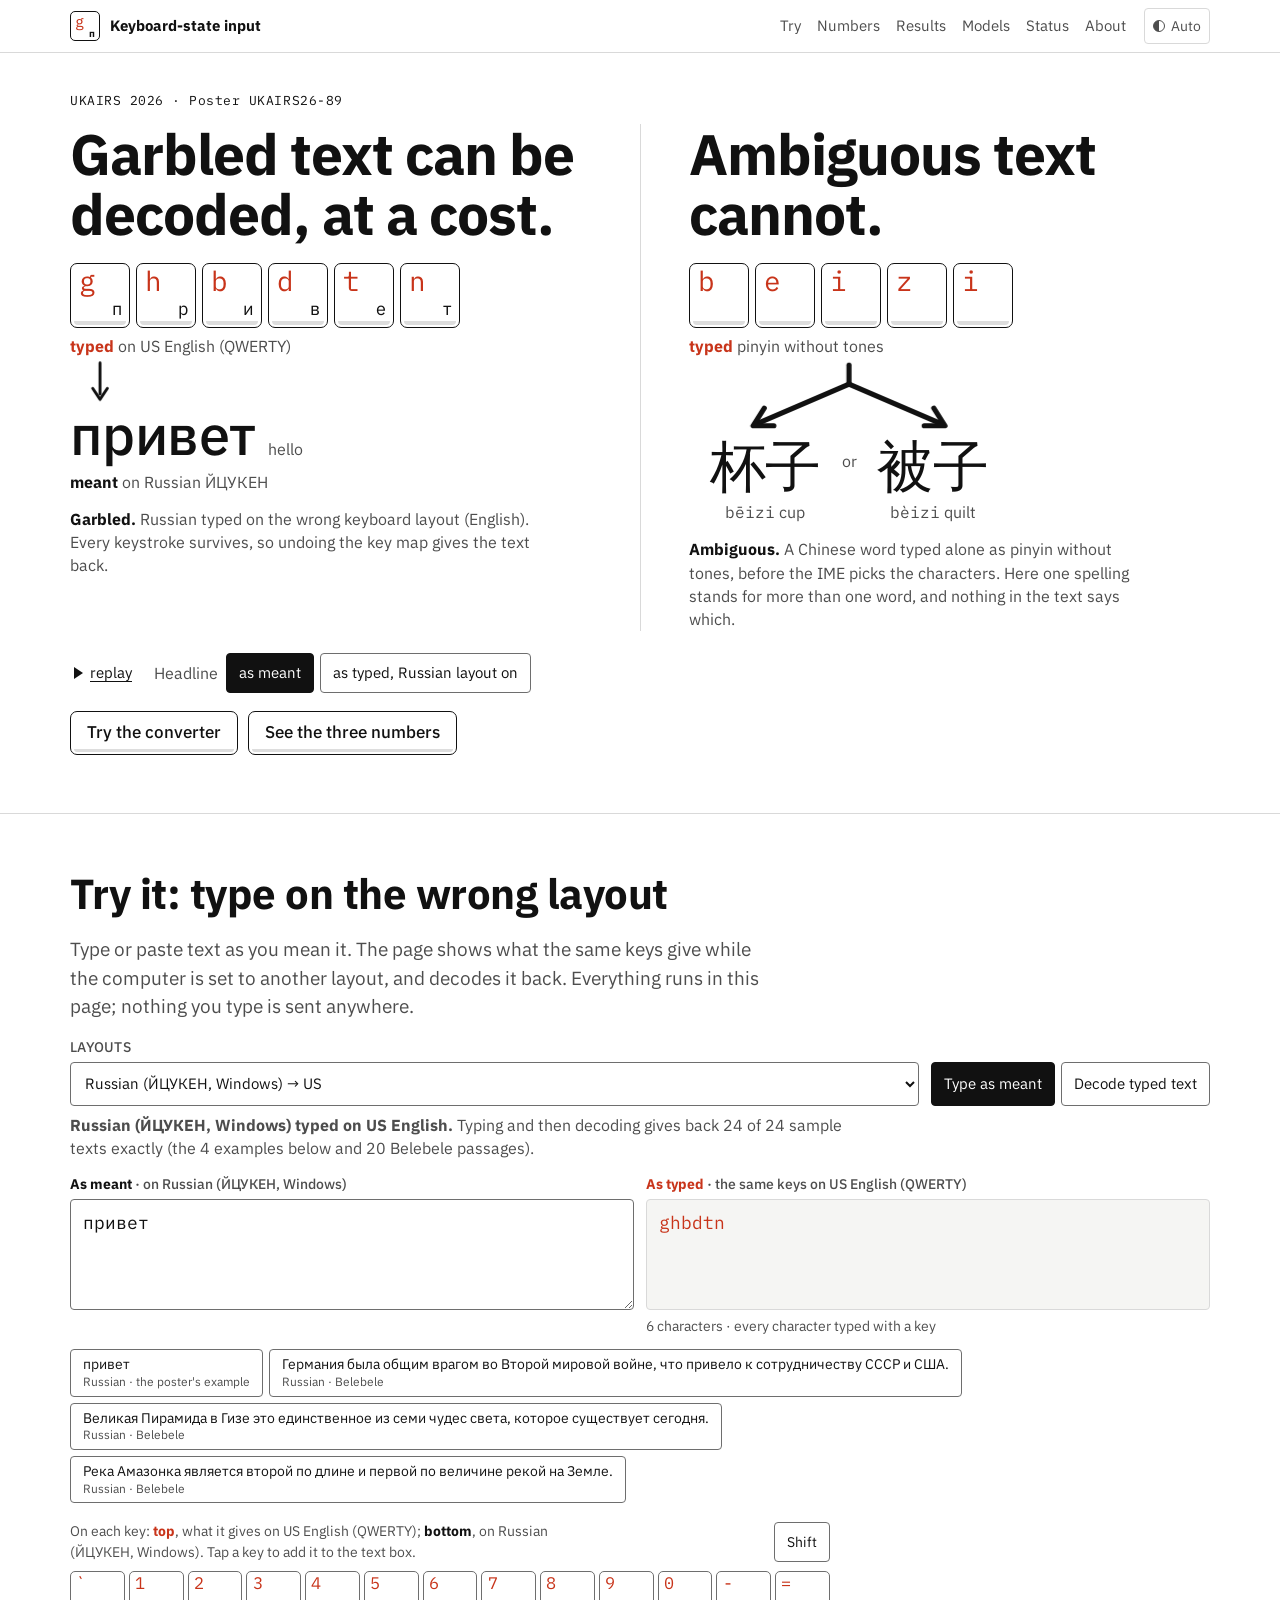
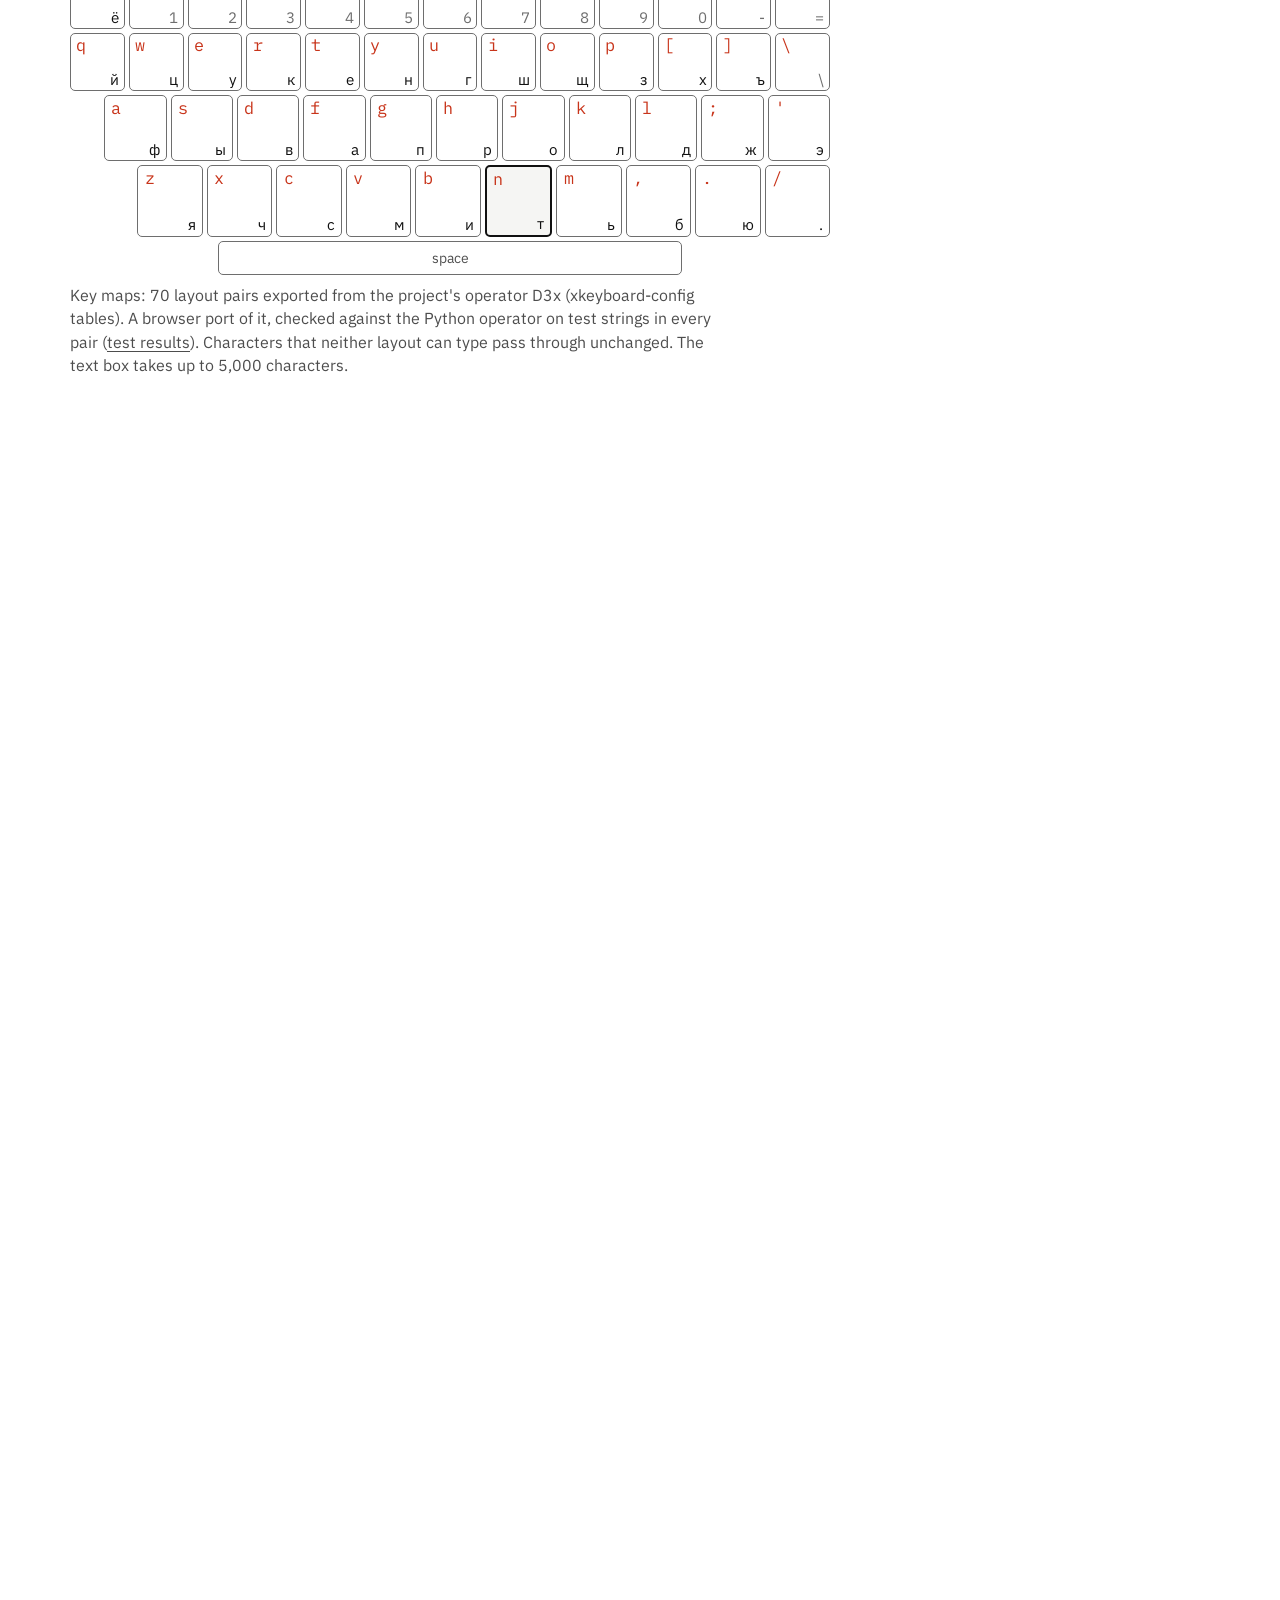
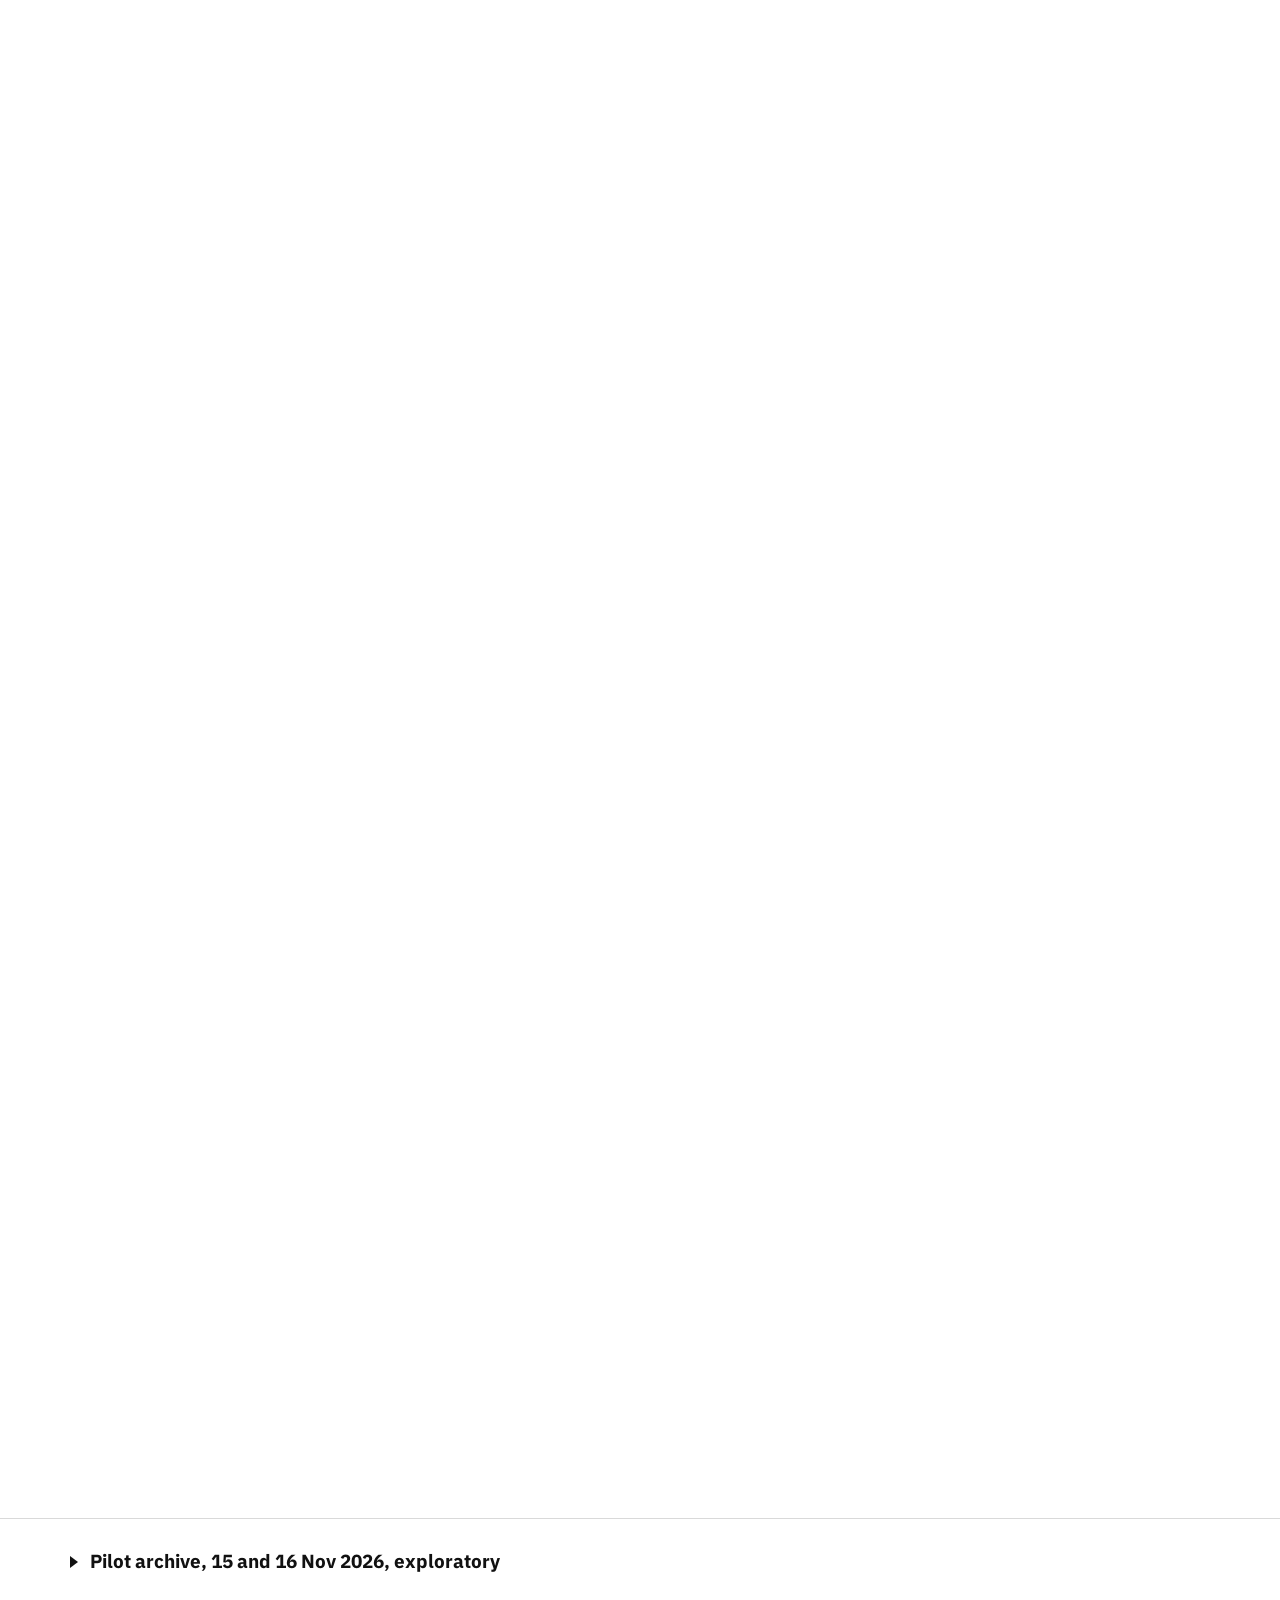
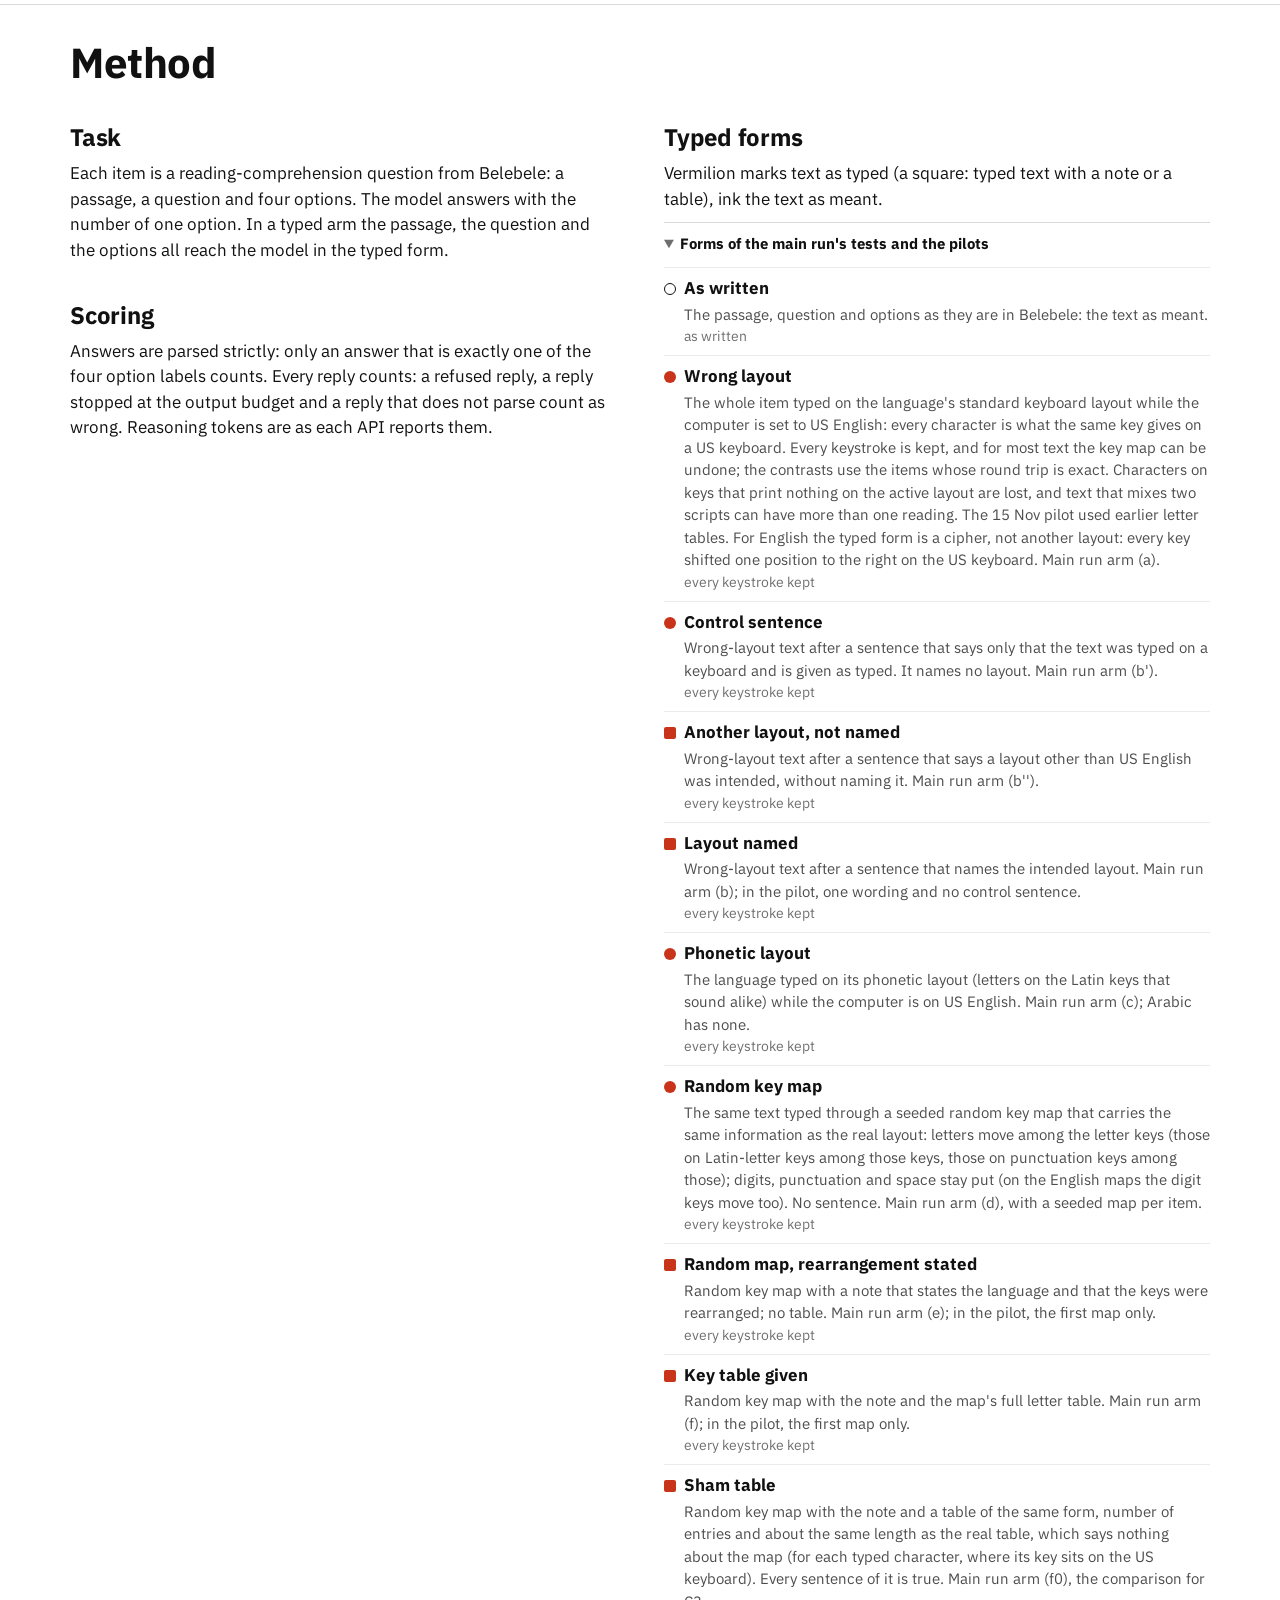
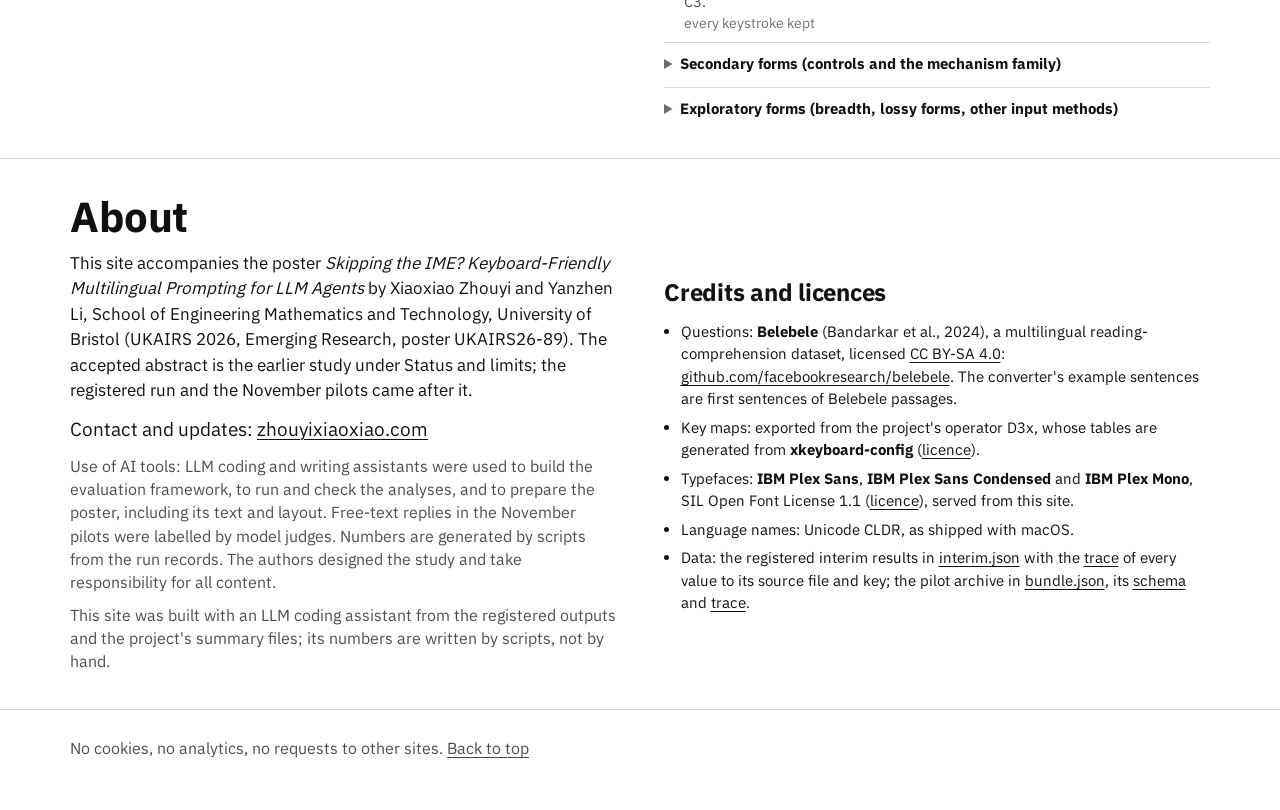
==== commit c098aa02: "Add the models section: an exploratory roster of 23 November 2026" ====
--- a/index.html
+++ b/index.html
@@ -22,7 +22,7 @@
   <div class="bar-in">
     <a class="brand" href="#top" aria-label="Keyboard-state input: top of the page"><span class="brand-key" aria-hidden="true"><span class="bk-t">g</span><span class="bk-m" lang="ru">п</span></span><span class="brand-txt">Keyboard-state input</span></a>
     <nav class="nav" aria-label="Sections">
-      <a href="#try">Try</a><a href="#numbers">Numbers</a><a href="#results">Results</a><a href="#status">Status</a><a href="#about">About</a>
+      <a href="#try">Try</a><a href="#numbers">Numbers</a><a href="#results">Results</a><a href="#models">Models</a><a href="#status">Status</a><a href="#about">About</a>
     </nav>
     <button type="button" class="theme-btn js-only" id="theme-btn" aria-label="Colour theme: follows the system">
       <span class="theme-ico" aria-hidden="true"></span><span class="theme-txt">Auto</span>
@@ -156,6 +156,40 @@
   </div>
 </section>
 
+<!-- ============================================================ 4b. Models: the exploratory roster of 23 Nov 2026 (site-roster) -->
+<section id="models" class="models v4-sec" aria-labelledby="models-h">
+  <div class="wrap">
+    <p class="tag">Exploratory roster · 23 Nov 2026</p>
+    <h2 id="models-h">The newest models, on the same 25 items</h2>
+    <p class="fig-sub">Each row is one model on wrong-layout text, one point per reasoning level. The tick is the same items in the original text: the distance from tick to point is the loss on wrong-layout text.</p>
+    <figure class="fig rs-fig" id="rsFig" aria-labelledby="rs-cap">
+      <div class="rs-ctl js-only">
+        <div class="fig-ctl" role="group" aria-label="Language">
+          <button type="button" class="seg" data-rs-lang="heb_Hebr" aria-pressed="true">Hebrew</button><button type="button" class="seg" data-rs-lang="rus_Cyrl" aria-pressed="false">Russian</button>
+        </div>
+        <div class="fig-ctl" role="group" aria-label="Text">
+          <button type="button" class="seg" data-rs-cond="kb_layout_keys" aria-pressed="true">wrong layout alone</button><button type="button" class="seg" data-rs-cond="kb_layout_keys_named" aria-pressed="false">layout named</button>
+        </div>
+        <div class="fig-ctl rs-ctl-last">
+          <button type="button" class="seg rs-all" data-rs-all aria-pressed="false">all models</button>
+          <button type="button" class="replay" data-replay="models" aria-label="Replay the models figure"><span class="replay-ico" aria-hidden="true"></span>replay</button>
+        </div>
+      </div>
+      <ul class="rs-key" aria-label="Key">
+        <li><svg viewBox="0 0 16 16" width="16" height="16" aria-hidden="true" focusable="false"><circle cx="8" cy="8" r="5.5" class="k-ring"/></svg>reasoning off</li>
+        <li><svg viewBox="0 0 16 16" width="16" height="16" aria-hidden="true" focusable="false"><circle cx="8" cy="8" r="6" class="k-dot"/></svg>reasoning on, level beside it</li>
+        <li><svg viewBox="0 0 16 16" width="16" height="16" aria-hidden="true" focusable="false"><line x1="8" x2="8" y1="1" y2="15" class="k-tick"/></svg>original text</li>
+        <li><svg viewBox="0 0 22 16" width="22" height="16" aria-hidden="true" focusable="false"><line x1="2" x2="20" y1="8" y2="8" class="k-ci"/><line x1="2" x2="2" y1="4.5" y2="11.5" class="k-ci"/><line x1="20" x2="20" y1="4.5" y2="11.5" class="k-ci"/></svg>95% interval</li>
+      </ul>
+      <div data-v4="roster-fig"><div class="rs-plot"><div class="rs-state" data-lang="heb_Hebr" data-cond="kb_layout_keys" data-more="1"><svg data-h-new="438" data-h-all="618" class="v4svg rs-svg v-wide" viewBox="0 0 640 438" width="640" height="438" role="img" aria-label="Models on wrong-layout text alone in Hebrew: percent correct of the same 25 items, one point per reasoning level, with the original text as a tick" focusable="false"><text x="636" y="12" class="lab-sm" text-anchor="end">lowest → highest level</text><g class="rs-row"><line x1="200" x2="200" y1="41" y2="63" class="grid"/><line x1="280" x2="280" y1="41" y2="63" class="grid chance"/><line x1="360" x2="360" y1="41" y2="63" class="grid"/><line x1="440" x2="440" y1="41" y2="63" class="grid"/><line x1="520" x2="520" y1="41" y2="63" class="grid"/><text x="184" y="57" class="mid" text-anchor="end">gpt-6.2-astra</text><text x="636" y="54" class="rs-val" text-anchor="end" data-fade="1">88 → 88%</text><text x="636" y="70" class="lab-sm" text-anchor="end" data-fade="1">original 84–88%</text><line x1="468.8" x2="468.8" y1="44" y2="60" class="rs-tick"/><line x1="481.6" x2="481.6" y1="44" y2="60" class="rs-tick"/><g class="rs-ci" data-fade="1"><line x1="424" x2="506.56" y1="52" y2="52"/><line x1="424" x2="424" y1="48.5" y2="55.5"/><line x1="506.56" x2="506.56" y1="48.5" y2="55.5"/></g><g class="rs-ci" data-fade="1"><line x1="424" x2="506.56" y1="52" y2="52"/><line x1="424" x2="424" y1="48.5" y2="55.5"/><line x1="506.56" x2="506.56" y1="48.5" y2="55.5"/></g><line x1="481.6" x2="481.6" y1="52" y2="52" class="rs-join" data-fade="1"/><g class="rs-pt" data-m="gpt-6.2-astra" data-d="reasoning low, Hebrew, wrong-layout text alone: 22 of 25 correct (88%); 95% Wilson interval 70.0–95.8%; refused 0, other replies without an answer 0; original text 21 of 25 (84%); run supp_roster_gpt62_reason, supplement of 23 Nov 2026, run after the interim results had been read. | reasoning high, Hebrew, wrong-layout text alone: 22 of 25 correct (88%); 95% Wilson interval 70.0–95.8%; refused 0, other replies without an answer 0; original text 22 of 25 (88%); run supp_roster_gpt62_reason, supplement of 23 Nov 2026, run after the interim results had been read." data-pt="1"><circle cx="481.6" cy="52" r="12" class="hit"/><circle cx="481.6" cy="52" r="10.5" class="rs-hl"/><circle cx="481.6" cy="52" r="6.5" class="m-dot rs-mv" data-dx="-12.8"/><text x="481.6" y="73" class="lab-sm rs-lv" text-anchor="middle" data-fade="1">low · high</text></g></g><g class="rs-row"><line x1="200" x2="200" y1="101" y2="123" class="grid"/><line x1="280" x2="280" y1="101" y2="123" class="grid chance"/><line x1="360" x2="360" y1="101" y2="121" class="grid"/><line x1="440" x2="440" y1="101" y2="123" class="grid"/><line x1="520" x2="520" y1="101" y2="123" class="grid"/><text x="184" y="117" class="mid" text-anchor="end">gpt-6.2-sol</text><text x="636" y="114" class="rs-val" text-anchor="end" data-fade="1">56 → 56%</text><text x="636" y="130" class="lab-sm" text-anchor="end" data-fade="1">original 88%</text><line x1="481.6" x2="481.6" y1="104" y2="120" class="rs-tick"/><g class="rs-ci" data-fade="1"><line x1="318.72" x2="434.56" y1="112" y2="112"/><line x1="318.72" x2="318.72" y1="108.5" y2="115.5"/><line x1="434.56" x2="434.56" y1="108.5" y2="115.5"/></g><g class="rs-ci" data-fade="1"><line x1="318.72" x2="434.56" y1="112" y2="112"/><line x1="318.72" x2="318.72" y1="108.5" y2="115.5"/><line x1="434.56" x2="434.56" y1="108.5" y2="115.5"/></g><g class="rs-ci" data-fade="1"><line x1="318.72" x2="434.56" y1="112" y2="112"/><line x1="318.72" x2="318.72" y1="108.5" y2="115.5"/><line x1="434.56" x2="434.56" y1="108.5" y2="115.5"/></g><line x1="379.2" x2="379.2" y1="112" y2="112" class="rs-join" data-fade="1"/><line x1="379.2" x2="379.2" y1="112" y2="112" class="rs-join" data-fade="1"/><g class="rs-pt" data-m="gpt-6.2-sol" data-d="reasoning low, Hebrew, wrong-layout text alone: 14 of 25 correct (56%); 95% Wilson interval 37.1–73.3%; refused 0, other replies without an answer 0; original text 22 of 25 (88%); run e2b_core_openai_reason, registered table. | reasoning medium, Hebrew, wrong-layout text alone: 14 of 25 correct (56%); 95% Wilson interval 37.1–73.3%; refused 0, other replies without an answer 0; original text 22 of 25 (88%); run supp_roster_gpt62_reason, supplement of 23 Nov 2026, run after the interim results had been read. | reasoning high, Hebrew, wrong-layout text alone: 14 of 25 correct (56%); 95% Wilson interval 37.1–73.3%; refused 0, other replies without an answer 0; original text 22 of 25 (88%); run supp_roster_gpt62_reason, supplement of 23 Nov 2026, run after the interim results had been read." data-pt="2"><circle cx="379.2" cy="112" r="12" class="hit"/><circle cx="379.2" cy="112" r="10.5" class="rs-hl"/><circle cx="379.2" cy="112" r="6.5" class="m-dot rs-mv" data-dx="102.4"/><text x="379.2" y="133" class="lab-sm rs-lv" text-anchor="middle" data-fade="1">low · med · high</text></g></g><g class="rs-row"><line x1="200" x2="200" y1="161" y2="183" class="grid"/><line x1="280" x2="280" y1="161" y2="183" class="grid chance"/><line x1="360" x2="360" y1="161" y2="183" class="grid"/><line x1="440" x2="440" y1="161" y2="181" class="grid"/><line x1="520" x2="520" y1="161" y2="183" class="grid"/><text x="184" y="177" class="mid" text-anchor="end">claude-fable-5-2</text><text x="636" y="174" class="rs-val" text-anchor="end" data-fade="1">84 → 70%</text><text x="636" y="190" class="lab-sm" text-anchor="end" data-fade="1">original 92%</text><line x1="494.4" x2="494.4" y1="164" y2="180" class="rs-tick"/><g class="rs-ci" data-fade="1"><line x1="408.96" x2="499.52" y1="172" y2="172"/><line x1="408.96" x2="408.96" y1="168.5" y2="175.5"/><line x1="499.52" x2="499.52" y1="168.5" y2="175.5"/></g><g class="rs-ci" data-fade="1"><line x1="353.92" x2="473.6" y1="172" y2="172"/><line x1="353.92" x2="353.92" y1="168.5" y2="175.5"/><line x1="473.6" x2="473.6" y1="168.5" y2="175.5"/></g><line x1="468.8" x2="424" y1="172" y2="172" class="rs-join" data-fade="1"/><g class="rs-pt" data-m="claude-fable-5-2" data-d="reasoning low, Hebrew, wrong-layout text alone: 21 of 25 correct (84%); 95% Wilson interval 65.3–93.6%; refused 3, other replies without an answer 0; original text 23 of 25 (92%); run roster_anthropic_min3_fable52, registered table." data-pt="3"><circle cx="468.8" cy="172" r="12" class="hit"/><circle cx="468.8" cy="172" r="10.5" class="rs-hl"/><circle cx="468.8" cy="172" r="6.5" class="m-dot rs-mv" data-dx="25.6"/><text x="468.8" y="160" class="lab-sm rs-lv" text-anchor="middle" data-fade="1">low</text></g><g class="rs-pt" data-m="claude-fable-5-2" data-d="reasoning high, Hebrew, wrong-layout text alone: 14 of 20 correct (70%); 95% Wilson interval 48.1–85.5%; refused 6, other replies without an answer 0; original text 23 of 25 (92%); run roster_anthropic_min5_fable52, registered table." data-pt="4"><circle cx="424" cy="172" r="12" class="hit"/><circle cx="424" cy="172" r="10.5" class="rs-hl"/><circle cx="424" cy="172" r="6.5" class="m-dot rs-mv" data-dx="70.4"/><text x="424" y="193" class="lab-sm rs-lv" text-anchor="middle" data-fade="1">high · n = 20</text></g></g><g class="rs-row"><line x1="200" x2="200" y1="221" y2="243" class="grid"/><line x1="280" x2="280" y1="221" y2="243" class="grid chance"/><line x1="360" x2="360" y1="221" y2="243" class="grid"/><line x1="440" x2="440" y1="221" y2="243" class="grid"/><line x1="520" x2="520" y1="221" y2="243" class="grid"/><text x="184" y="237" class="mid" text-anchor="end">claude-opus-5-5</text><text x="636" y="234" class="rs-val" text-anchor="end" data-fade="1">88 → 88%</text><text x="636" y="250" class="lab-sm" text-anchor="end" data-fade="1">original 88–92%</text><line x1="481.6" x2="481.6" y1="224" y2="240" class="rs-tick"/><line x1="494.4" x2="494.4" y1="224" y2="240" class="rs-tick"/><g class="rs-ci" data-fade="1"><line x1="424" x2="506.56" y1="232" y2="232"/><line x1="424" x2="424" y1="228.5" y2="235.5"/><line x1="506.56" x2="506.56" y1="228.5" y2="235.5"/></g><g class="rs-ci" data-fade="1"><line x1="424" x2="506.56" y1="232" y2="232"/><line x1="424" x2="424" y1="228.5" y2="235.5"/><line x1="506.56" x2="506.56" y1="228.5" y2="235.5"/></g><line x1="481.6" x2="481.6" y1="232" y2="232" class="rs-join" data-fade="1"/><g class="rs-pt" data-m="claude-opus-5-5" data-d="reasoning low, Hebrew, wrong-layout text alone: 22 of 25 correct (88%); 95% Wilson interval 70.0–95.8%; refused 0, other replies without an answer 0; original text 23 of 25 (92%); run e2b_core_anthropic_opus_low, registered table. | reasoning high, Hebrew, wrong-layout text alone: 22 of 25 correct (88%); 95% Wilson interval 70.0–95.8%; refused 1, other replies without an answer 0; original text 22 of 25 (88%); run roster_anthropic_min4_opus55, registered table." data-pt="5"><circle cx="481.6" cy="232" r="12" class="hit"/><circle cx="481.6" cy="232" r="10.5" class="rs-hl"/><circle cx="481.6" cy="232" r="6.5" class="m-dot rs-mv" data-dx="12.8"/><text x="481.6" y="253" class="lab-sm rs-lv" text-anchor="middle" data-fade="1">low · high</text></g></g><g class="rs-row"><line x1="200" x2="200" y1="281" y2="303" class="grid"/><line x1="280" x2="280" y1="281" y2="301" class="grid chance"/><line x1="360" x2="360" y1="281" y2="303" class="grid"/><line x1="440" x2="440" y1="281" y2="303" class="grid"/><line x1="520" x2="520" y1="281" y2="303" class="grid"/><text x="184" y="297" class="mid" text-anchor="end">claude-sonnet-5-5</text><text x="636" y="294" class="rs-val" text-anchor="end" data-fade="1">24 → 44%</text><text x="636" y="310" class="lab-sm" text-anchor="end" data-fade="1">original 92%</text><line x1="494.4" x2="494.4" y1="284" y2="300" class="rs-tick"/><g class="rs-ci" data-fade="1"><line x1="236.8" x2="338.88" y1="292" y2="292"/><line x1="236.8" x2="236.8" y1="288.5" y2="295.5"/><line x1="338.88" x2="338.88" y1="288.5" y2="295.5"/></g><g class="rs-ci" data-fade="1"><line x1="285.44" x2="401.28" y1="292" y2="292"/><line x1="285.44" x2="285.44" y1="288.5" y2="295.5"/><line x1="401.28" x2="401.28" y1="288.5" y2="295.5"/></g><line x1="276.8" x2="340.8" y1="292" y2="292" class="rs-join" data-fade="1"/><g class="rs-pt" data-m="claude-sonnet-5-5" data-d="reasoning off, Hebrew, wrong-layout text alone: 6 of 25 correct (24%); 95% Wilson interval 11.5–43.4%; refused 0, other replies without an answer 0; original text 23 of 25 (92%); run e2b_core_anthropic_sonoff_c1, registered table." data-pt="6"><circle cx="276.8" cy="292" r="12" class="hit"/><circle cx="276.8" cy="292" r="10.5" class="rs-hl"/><circle cx="276.8" cy="292" r="6.5" class="m-ring rs-mv" data-dx="217.6"/><text x="276.8" y="313" class="lab-sm rs-lv" text-anchor="middle" data-fade="1">off</text></g><g class="rs-pt" data-m="claude-sonnet-5-5" data-d="reasoning low, Hebrew, wrong-layout text alone: 11 of 25 correct (44%); 95% Wilson interval 26.7–62.9%; refused 0, other replies without an answer 0; original text 23 of 25 (92%); run roster_anthropic_min2_sonnet55, registered table." data-pt="7"><circle cx="340.8" cy="292" r="12" class="hit"/><circle cx="340.8" cy="292" r="10.5" class="rs-hl"/><circle cx="340.8" cy="292" r="6.5" class="m-dot rs-mv" data-dx="153.6"/><text x="340.8" y="313" class="lab-sm rs-lv" text-anchor="middle" data-fade="1">low</text></g></g><g class="rs-row"><line x1="200" x2="200" y1="341" y2="363" class="grid"/><line x1="280" x2="280" y1="341" y2="363" class="grid chance"/><line x1="440" x2="440" y1="345.75" y2="361" class="grid"/><line x1="520" x2="520" y1="345.75" y2="363" class="grid"/><text x="184" y="357" class="mid" text-anchor="end">claude-haiku-5-5</text><text x="636" y="354" class="rs-val rs-val-nat" text-anchor="end" data-fade="1">76–84%</text><text x="431.2" y="356" class="lab-sm rs-only" text-anchor="end">original text only</text><line x1="443.2" x2="443.2" y1="344" y2="360" class="rs-tick"/><line x1="468.8" x2="468.8" y1="344" y2="360" class="rs-tick"/><g class="rs-pt" data-m="claude-haiku-5-5" data-d="reasoning off, Hebrew, original text: 19 of 25 correct (76%); 95% Wilson interval 56.6–88.5%; refused 0, other replies without an answer 0; run roster_anthropic_min1_haiku_off, registered table. Not run on wrong-layout text." data-pt="8"><circle cx="443.2" cy="352" r="12" class="hit"/><circle cx="443.2" cy="352" r="10.5" class="rs-hl"/><text x="443.2" y="373" class="lab-sm rs-lv" text-anchor="middle" data-fade="1">off</text></g><g class="rs-pt" data-m="claude-haiku-5-5" data-d="reasoning low, Hebrew, original text: 21 of 25 correct (84%); 95% Wilson interval 65.3–93.6%; refused 0, other replies without an answer 0; run roster_anthropic_min1_haiku_on, registered table. Not run on wrong-layout text. | reasoning medium, Hebrew, original text: 21 of 25 correct (84%); 95% Wilson interval 65.3–93.6%; refused 0, other replies without an answer 0; run roster_anthropic_min1_haiku_on, registered table. Not run on wrong-layout text. | reasoning high, Hebrew, original text: 21 of 25 correct (84%); 95% Wilson interval 65.3–93.6%; refused 0, other replies without an answer 0; run roster_anthropic_min1_haiku_on, registered table. Not run on wrong-layout text." data-pt="9"><circle cx="468.8" cy="352" r="12" class="hit"/><circle cx="468.8" cy="352" r="10.5" class="rs-hl"/><text x="468.8" y="340" class="lab-sm rs-lv" text-anchor="middle" data-fade="1">low · med · high</text></g></g><g class="rs-ax-new"><text x="200" y="416" class="tick" text-anchor="middle">0%</text><text x="280" y="416" class="tick" text-anchor="middle">25</text><text x="360" y="416" class="tick" text-anchor="middle">50</text><text x="440" y="416" class="tick" text-anchor="middle">75</text><text x="520" y="416" class="tick" text-anchor="middle">100%</text><text x="280" y="432" class="lab-sm" text-anchor="middle">chance</text></g><g class="rs-more"><g class="rs-row"><text x="184" y="417" class="mid" text-anchor="end">gpt-6.1-sol</text><text x="636" y="414" class="rs-val" text-anchor="end" data-fade="1">64%</text><text x="636" y="430" class="lab-sm" text-anchor="end" data-fade="1">original 84%</text><line x1="468.8" x2="468.8" y1="404" y2="420" class="rs-tick"/><g class="rs-ci" data-fade="1"><line x1="342.4" x2="455.36" y1="412" y2="412"/><line x1="342.4" x2="342.4" y1="408.5" y2="415.5"/><line x1="455.36" x2="455.36" y1="408.5" y2="415.5"/></g><g class="rs-pt" data-m="gpt-6.1-sol" data-d="reasoning low, Hebrew, wrong-layout text alone: 16 of 25 correct (64%); 95% Wilson interval 44.5–79.8%; refused 0, other replies without an answer 0; original text 21 of 25 (84%); run e2b_core_openai_reason, registered table." data-pt="10"><circle cx="404.8" cy="412" r="12" class="hit"/><circle cx="404.8" cy="412" r="10.5" class="rs-hl"/><circle cx="404.8" cy="412" r="6.5" class="m-dot rs-mv" data-dx="64"/><text x="404.8" y="433" class="lab-sm rs-lv" text-anchor="middle" data-fade="1">low</text></g></g><g class="rs-row"><line x1="200" x2="200" y1="461" y2="483" class="grid"/><line x1="280" x2="280" y1="461" y2="483" class="grid chance"/><line x1="360" x2="360" y1="461" y2="481" class="grid"/><line x1="440" x2="440" y1="461" y2="483" class="grid"/><line x1="520" x2="520" y1="461" y2="483" class="grid"/><text x="184" y="477" class="mid" text-anchor="end">gpt-6.1-terra</text><text x="636" y="474" class="rs-val" text-anchor="end" data-fade="1">52%</text><text x="636" y="490" class="lab-sm" text-anchor="end" data-fade="1">original 88%</text><line x1="481.6" x2="481.6" y1="464" y2="480" class="rs-tick"/><g class="rs-ci" data-fade="1"><line x1="307.2" x2="424" y1="472" y2="472"/><line x1="307.2" x2="307.2" y1="468.5" y2="475.5"/><line x1="424" x2="424" y1="468.5" y2="475.5"/></g><g class="rs-pt" data-m="gpt-6.1-terra" data-d="reasoning high, Hebrew, wrong-layout text alone: 13 of 25 correct (52%); 95% Wilson interval 33.5–70.0%; refused 0, other replies without an answer 0; original text 22 of 25 (88%); run e2b_core_openai_reason, registered table." data-pt="11"><circle cx="366.4" cy="472" r="12" class="hit"/><circle cx="366.4" cy="472" r="10.5" class="rs-hl"/><circle cx="366.4" cy="472" r="6.5" class="m-dot rs-mv" data-dx="115.2"/><text x="366.4" y="493" class="lab-sm rs-lv" text-anchor="middle" data-fade="1">high</text></g></g><g class="rs-row"><line x1="200" x2="200" y1="521" y2="543" class="grid"/><line x1="280" x2="280" y1="521" y2="543" class="grid chance"/><line x1="360" x2="360" y1="521" y2="543" class="grid"/><line x1="440" x2="440" y1="521" y2="543" class="grid"/><line x1="520" x2="520" y1="521" y2="543" class="grid"/><text x="184" y="537" class="mid" text-anchor="end">gpt-6-luna</text><text x="636" y="534" class="rs-val" text-anchor="end" data-fade="1">68%</text><text x="636" y="550" class="lab-sm" text-anchor="end" data-fade="1">original 88%</text><line x1="481.6" x2="481.6" y1="524" y2="540" class="rs-tick"/><g class="rs-ci" data-fade="1"><line x1="354.88" x2="464.96" y1="532" y2="532"/><line x1="354.88" x2="354.88" y1="528.5" y2="535.5"/><line x1="464.96" x2="464.96" y1="528.5" y2="535.5"/></g><g class="rs-pt" data-m="gpt-6-luna" data-d="reasoning high, Hebrew, wrong-layout text alone: 17 of 25 correct (68%); 95% Wilson interval 48.4–82.8%; refused 0, other replies without an answer 0; original text 22 of 25 (88%); run e2b_core_openai_reason, registered table." data-pt="12"><circle cx="417.6" cy="532" r="12" class="hit"/><circle cx="417.6" cy="532" r="10.5" class="rs-hl"/><circle cx="417.6" cy="532" r="6.5" class="m-dot rs-mv" data-dx="64"/><text x="417.6" y="553" class="lab-sm rs-lv" text-anchor="middle" data-fade="1">high</text></g></g><g class="rs-ax-all"><text x="200" y="596" class="tick" text-anchor="middle">0%</text><text x="280" y="596" class="tick" text-anchor="middle">25</text><text x="360" y="596" class="tick" text-anchor="middle">50</text><text x="440" y="596" class="tick" text-anchor="middle">75</text><text x="520" y="596" class="tick" text-anchor="middle">100%</text><text x="280" y="612" class="lab-sm" text-anchor="middle">chance</text></g></g></svg><svg data-h-new="612" data-h-all="870" class="v4svg rs-svg v-narrow" viewBox="0 0 360 612" width="360" height="612" role="img" aria-label="Models on wrong-layout text alone in Hebrew: percent correct of the same 25 items, one point per reasoning level, with the original text as a tick" focusable="false"><g class="rs-row"><line x1="12" x2="12" y1="67" y2="89" class="grid"/><line x1="95" x2="95" y1="67" y2="89" class="grid chance"/><line x1="178" x2="178" y1="67" y2="89" class="grid"/><line x1="261" x2="261" y1="67" y2="89" class="grid"/><line x1="344" x2="344" y1="67" y2="89" class="grid"/><text x="12" y="47" class="mid">gpt-6.2-astra</text><text x="358" y="47" class="rs-val" text-anchor="end" data-fade="1">88 → 88%</text><line x1="290.88" x2="290.88" y1="70" y2="86" class="rs-tick"/><line x1="304.16" x2="304.16" y1="70" y2="86" class="rs-tick"/><g class="rs-ci" data-fade="1"><line x1="244.4" x2="330.06" y1="78" y2="78"/><line x1="244.4" x2="244.4" y1="74.5" y2="81.5"/><line x1="330.06" x2="330.06" y1="74.5" y2="81.5"/></g><g class="rs-ci" data-fade="1"><line x1="244.4" x2="330.06" y1="78" y2="78"/><line x1="244.4" x2="244.4" y1="74.5" y2="81.5"/><line x1="330.06" x2="330.06" y1="74.5" y2="81.5"/></g><line x1="304.16" x2="304.16" y1="78" y2="78" class="rs-join" data-fade="1"/><g class="rs-pt" data-m="gpt-6.2-astra" data-d="reasoning low, Hebrew, wrong-layout text alone: 22 of 25 correct (88%); 95% Wilson interval 70.0–95.8%; refused 0, other replies without an answer 0; original text 21 of 25 (84%); run supp_roster_gpt62_reason, supplement of 23 Nov 2026, run after the interim results had been read. | reasoning high, Hebrew, wrong-layout text alone: 22 of 25 correct (88%); 95% Wilson interval 70.0–95.8%; refused 0, other replies without an answer 0; original text 22 of 25 (88%); run supp_roster_gpt62_reason, supplement of 23 Nov 2026, run after the interim results had been read." data-pt="1"><circle cx="304.16" cy="78" r="12" class="hit"/><circle cx="304.16" cy="78" r="10.5" class="rs-hl"/><circle cx="304.16" cy="78" r="6.5" class="m-dot rs-mv" data-dx="-13.28"/><text x="304.16" y="99" class="lab-sm rs-lv" text-anchor="middle" data-fade="1">low · high</text></g></g><g class="rs-row"><line x1="12" x2="12" y1="153" y2="175" class="grid"/><line x1="95" x2="95" y1="153" y2="175" class="grid chance"/><line x1="178" x2="178" y1="153" y2="173" class="grid"/><line x1="261" x2="261" y1="153" y2="175" class="grid"/><line x1="344" x2="344" y1="153" y2="175" class="grid"/><text x="12" y="133" class="mid">gpt-6.2-sol</text><text x="358" y="133" class="rs-val" text-anchor="end" data-fade="1">56 → 56%</text><line x1="304.16" x2="304.16" y1="156" y2="172" class="rs-tick"/><g class="rs-ci" data-fade="1"><line x1="135.17" x2="255.36" y1="164" y2="164"/><line x1="135.17" x2="135.17" y1="160.5" y2="167.5"/><line x1="255.36" x2="255.36" y1="160.5" y2="167.5"/></g><g class="rs-ci" data-fade="1"><line x1="135.17" x2="255.36" y1="164" y2="164"/><line x1="135.17" x2="135.17" y1="160.5" y2="167.5"/><line x1="255.36" x2="255.36" y1="160.5" y2="167.5"/></g><g class="rs-ci" data-fade="1"><line x1="135.17" x2="255.36" y1="164" y2="164"/><line x1="135.17" x2="135.17" y1="160.5" y2="167.5"/><line x1="255.36" x2="255.36" y1="160.5" y2="167.5"/></g><line x1="197.92" x2="197.92" y1="164" y2="164" class="rs-join" data-fade="1"/><line x1="197.92" x2="197.92" y1="164" y2="164" class="rs-join" data-fade="1"/><g class="rs-pt" data-m="gpt-6.2-sol" data-d="reasoning low, Hebrew, wrong-layout text alone: 14 of 25 correct (56%); 95% Wilson interval 37.1–73.3%; refused 0, other replies without an answer 0; original text 22 of 25 (88%); run e2b_core_openai_reason, registered table. | reasoning medium, Hebrew, wrong-layout text alone: 14 of 25 correct (56%); 95% Wilson interval 37.1–73.3%; refused 0, other replies without an answer 0; original text 22 of 25 (88%); run supp_roster_gpt62_reason, supplement of 23 Nov 2026, run after the interim results had been read. | reasoning high, Hebrew, wrong-layout text alone: 14 of 25 correct (56%); 95% Wilson interval 37.1–73.3%; refused 0, other replies without an answer 0; original text 22 of 25 (88%); run supp_roster_gpt62_reason, supplement of 23 Nov 2026, run after the interim results had been read." data-pt="2"><circle cx="197.92" cy="164" r="12" class="hit"/><circle cx="197.92" cy="164" r="10.5" class="rs-hl"/><circle cx="197.92" cy="164" r="6.5" class="m-dot rs-mv" data-dx="106.24"/><text x="197.92" y="185" class="lab-sm rs-lv" text-anchor="middle" data-fade="1">low · med · high</text></g></g><g class="rs-row"><line x1="12" x2="12" y1="239" y2="261" class="grid"/><line x1="95" x2="95" y1="239" y2="261" class="grid chance"/><line x1="178" x2="178" y1="239" y2="261" class="grid"/><line x1="261" x2="261" y1="239" y2="259" class="grid"/><line x1="344" x2="344" y1="239" y2="261" class="grid"/><text x="12" y="219" class="mid">claude-fable-5-2</text><text x="358" y="219" class="rs-val" text-anchor="end" data-fade="1">84 → 70%</text><line x1="317.44" x2="317.44" y1="242" y2="258" class="rs-tick"/><g class="rs-ci" data-fade="1"><line x1="228.8" x2="322.75" y1="250" y2="250"/><line x1="228.8" x2="228.8" y1="246.5" y2="253.5"/><line x1="322.75" x2="322.75" y1="246.5" y2="253.5"/></g><g class="rs-ci" data-fade="1"><line x1="171.69" x2="295.86" y1="250" y2="250"/><line x1="171.69" x2="171.69" y1="246.5" y2="253.5"/><line x1="295.86" x2="295.86" y1="246.5" y2="253.5"/></g><line x1="290.88" x2="244.4" y1="250" y2="250" class="rs-join" data-fade="1"/><g class="rs-pt" data-m="claude-fable-5-2" data-d="reasoning low, Hebrew, wrong-layout text alone: 21 of 25 correct (84%); 95% Wilson interval 65.3–93.6%; refused 3, other replies without an answer 0; original text 23 of 25 (92%); run roster_anthropic_min3_fable52, registered table." data-pt="3"><circle cx="290.88" cy="250" r="12" class="hit"/><circle cx="290.88" cy="250" r="10.5" class="rs-hl"/><circle cx="290.88" cy="250" r="6.5" class="m-dot rs-mv" data-dx="26.56"/><text x="290.88" y="238" class="lab-sm rs-lv" text-anchor="middle" data-fade="1">low</text></g><g class="rs-pt" data-m="claude-fable-5-2" data-d="reasoning high, Hebrew, wrong-layout text alone: 14 of 20 correct (70%); 95% Wilson interval 48.1–85.5%; refused 6, other replies without an answer 0; original text 23 of 25 (92%); run roster_anthropic_min5_fable52, registered table." data-pt="4"><circle cx="244.4" cy="250" r="12" class="hit"/><circle cx="244.4" cy="250" r="10.5" class="rs-hl"/><circle cx="244.4" cy="250" r="6.5" class="m-dot rs-mv" data-dx="73.04"/><text x="244.4" y="271" class="lab-sm rs-lv" text-anchor="middle" data-fade="1">high · n = 20</text></g></g><g class="rs-row"><line x1="12" x2="12" y1="325" y2="347" class="grid"/><line x1="95" x2="95" y1="325" y2="347" class="grid chance"/><line x1="178" x2="178" y1="325" y2="347" class="grid"/><line x1="261" x2="261" y1="325" y2="347" class="grid"/><line x1="344" x2="344" y1="325" y2="347" class="grid"/><text x="12" y="305" class="mid">claude-opus-5-5</text><text x="358" y="305" class="rs-val" text-anchor="end" data-fade="1">88 → 88%</text><line x1="304.16" x2="304.16" y1="328" y2="344" class="rs-tick"/><line x1="317.44" x2="317.44" y1="328" y2="344" class="rs-tick"/><g class="rs-ci" data-fade="1"><line x1="244.4" x2="330.06" y1="336" y2="336"/><line x1="244.4" x2="244.4" y1="332.5" y2="339.5"/><line x1="330.06" x2="330.06" y1="332.5" y2="339.5"/></g><g class="rs-ci" data-fade="1"><line x1="244.4" x2="330.06" y1="336" y2="336"/><line x1="244.4" x2="244.4" y1="332.5" y2="339.5"/><line x1="330.06" x2="330.06" y1="332.5" y2="339.5"/></g><line x1="304.16" x2="304.16" y1="336" y2="336" class="rs-join" data-fade="1"/><g class="rs-pt" data-m="claude-opus-5-5" data-d="reasoning low, Hebrew, wrong-layout text alone: 22 of 25 correct (88%); 95% Wilson interval 70.0–95.8%; refused 0, other replies without an answer 0; original text 23 of 25 (92%); run e2b_core_anthropic_opus_low, registered table. | reasoning high, Hebrew, wrong-layout text alone: 22 of 25 correct (88%); 95% Wilson interval 70.0–95.8%; refused 1, other replies without an answer 0; original text 22 of 25 (88%); run roster_anthropic_min4_opus55, registered table." data-pt="5"><circle cx="304.16" cy="336" r="12" class="hit"/><circle cx="304.16" cy="336" r="10.5" class="rs-hl"/><circle cx="304.16" cy="336" r="6.5" class="m-dot rs-mv" data-dx="13.28"/><text x="304.16" y="357" class="lab-sm rs-lv" text-anchor="middle" data-fade="1">low · high</text></g></g><g class="rs-row"><line x1="12" x2="12" y1="411" y2="433" class="grid"/><line x1="95" x2="95" y1="411" y2="431" class="grid chance"/><line x1="178" x2="178" y1="411" y2="433" class="grid"/><line x1="261" x2="261" y1="411" y2="433" class="grid"/><line x1="344" x2="344" y1="411" y2="433" class="grid"/><text x="12" y="391" class="mid">claude-sonnet-5-5</text><text x="358" y="391" class="rs-val" text-anchor="end" data-fade="1">24 → 44%</text><line x1="317.44" x2="317.44" y1="414" y2="430" class="rs-tick"/><g class="rs-ci" data-fade="1"><line x1="50.18" x2="156.09" y1="422" y2="422"/><line x1="50.18" x2="50.18" y1="418.5" y2="425.5"/><line x1="156.09" x2="156.09" y1="418.5" y2="425.5"/></g><g class="rs-ci" data-fade="1"><line x1="100.64" x2="220.83" y1="422" y2="422"/><line x1="100.64" x2="100.64" y1="418.5" y2="425.5"/><line x1="220.83" x2="220.83" y1="418.5" y2="425.5"/></g><line x1="91.68" x2="158.08" y1="422" y2="422" class="rs-join" data-fade="1"/><g class="rs-pt" data-m="claude-sonnet-5-5" data-d="reasoning off, Hebrew, wrong-layout text alone: 6 of 25 correct (24%); 95% Wilson interval 11.5–43.4%; refused 0, other replies without an answer 0; original text 23 of 25 (92%); run e2b_core_anthropic_sonoff_c1, registered table." data-pt="6"><circle cx="91.68" cy="422" r="12" class="hit"/><circle cx="91.68" cy="422" r="10.5" class="rs-hl"/><circle cx="91.68" cy="422" r="6.5" class="m-ring rs-mv" data-dx="225.76"/><text x="91.68" y="443" class="lab-sm rs-lv" text-anchor="middle" data-fade="1">off</text></g><g class="rs-pt" data-m="claude-sonnet-5-5" data-d="reasoning low, Hebrew, wrong-layout text alone: 11 of 25 correct (44%); 95% Wilson interval 26.7–62.9%; refused 0, other replies without an answer 0; original text 23 of 25 (92%); run roster_anthropic_min2_sonnet55, registered table." data-pt="7"><circle cx="158.08" cy="422" r="12" class="hit"/><circle cx="158.08" cy="422" r="10.5" class="rs-hl"/><circle cx="158.08" cy="422" r="6.5" class="m-dot rs-mv" data-dx="159.36"/><text x="158.08" y="443" class="lab-sm rs-lv" text-anchor="middle" data-fade="1">low</text></g></g><g class="rs-row"><line x1="12" x2="12" y1="497" y2="519" class="grid"/><line x1="95" x2="95" y1="497" y2="519" class="grid chance"/><line x1="261" x2="261" y1="501.75" y2="517" class="grid"/><line x1="344" x2="344" y1="501.75" y2="519" class="grid"/><text x="12" y="477" class="mid">claude-haiku-5-5</text><text x="358" y="477" class="rs-val rs-val-nat" text-anchor="end" data-fade="1">76–84%</text><text x="252.32" y="512" class="lab-sm rs-only" text-anchor="end">original text only</text><line x1="264.32" x2="264.32" y1="500" y2="516" class="rs-tick"/><line x1="290.88" x2="290.88" y1="500" y2="516" class="rs-tick"/><g class="rs-pt" data-m="claude-haiku-5-5" data-d="reasoning off, Hebrew, original text: 19 of 25 correct (76%); 95% Wilson interval 56.6–88.5%; refused 0, other replies without an answer 0; run roster_anthropic_min1_haiku_off, registered table. Not run on wrong-layout text." data-pt="8"><circle cx="264.32" cy="508" r="12" class="hit"/><circle cx="264.32" cy="508" r="10.5" class="rs-hl"/><text x="264.32" y="529" class="lab-sm rs-lv" text-anchor="middle" data-fade="1">off</text></g><g class="rs-pt" data-m="claude-haiku-5-5" data-d="reasoning low, Hebrew, original text: 21 of 25 correct (84%); 95% Wilson interval 65.3–93.6%; refused 0, other replies without an answer 0; run roster_anthropic_min1_haiku_on, registered table. Not run on wrong-layout text. | reasoning medium, Hebrew, original text: 21 of 25 correct (84%); 95% Wilson interval 65.3–93.6%; refused 0, other replies without an answer 0; run roster_anthropic_min1_haiku_on, registered table. Not run on wrong-layout text. | reasoning high, Hebrew, original text: 21 of 25 correct (84%); 95% Wilson interval 65.3–93.6%; refused 0, other replies without an answer 0; run roster_anthropic_min1_haiku_on, registered table. Not run on wrong-layout text." data-pt="9"><circle cx="290.88" cy="508" r="12" class="hit"/><circle cx="290.88" cy="508" r="10.5" class="rs-hl"/><text x="290.88" y="496" class="lab-sm rs-lv" text-anchor="middle" data-fade="1">low · med · high</text></g></g><g class="rs-ax-new"><text x="12" y="590" class="tick" text-anchor="middle">0%</text><text x="95" y="590" class="tick" text-anchor="middle">25</text><text x="178" y="590" class="tick" text-anchor="middle">50</text><text x="261" y="590" class="tick" text-anchor="middle">75</text><text x="344" y="590" class="tick" text-anchor="middle">100%</text><text x="95" y="606" class="lab-sm" text-anchor="middle">chance</text></g><g class="rs-more"><g class="rs-row"><line x1="12" x2="12" y1="595.6" y2="605" class="grid"/><line x1="178" x2="178" y1="595.6" y2="605" class="grid"/><line x1="261" x2="261" y1="595.6" y2="605" class="grid"/><line x1="344" x2="344" y1="595.6" y2="605" class="grid"/><text x="12" y="563" class="mid">gpt-6.1-sol</text><text x="358" y="563" class="rs-val" text-anchor="end" data-fade="1">64%</text><line x1="290.88" x2="290.88" y1="586" y2="602" class="rs-tick"/><g class="rs-ci" data-fade="1"><line x1="159.74" x2="276.94" y1="594" y2="594"/><line x1="159.74" x2="159.74" y1="590.5" y2="597.5"/><line x1="276.94" x2="276.94" y1="590.5" y2="597.5"/></g><g class="rs-pt" data-m="gpt-6.1-sol" data-d="reasoning low, Hebrew, wrong-layout text alone: 16 of 25 correct (64%); 95% Wilson interval 44.5–79.8%; refused 0, other replies without an answer 0; original text 21 of 25 (84%); run e2b_core_openai_reason, registered table." data-pt="10"><circle cx="224.48" cy="594" r="12" class="hit"/><circle cx="224.48" cy="594" r="10.5" class="rs-hl"/><circle cx="224.48" cy="594" r="6.5" class="m-dot rs-mv" data-dx="66.4"/><text x="224.48" y="615" class="lab-sm rs-lv" text-anchor="middle" data-fade="1">low</text></g></g><g class="rs-row"><line x1="12" x2="12" y1="669" y2="691" class="grid"/><line x1="95" x2="95" y1="669" y2="691" class="grid chance"/><line x1="178" x2="178" y1="669" y2="689" class="grid"/><line x1="261" x2="261" y1="669" y2="691" class="grid"/><line x1="344" x2="344" y1="669" y2="691" class="grid"/><text x="12" y="649" class="mid">gpt-6.1-terra</text><text x="358" y="649" class="rs-val" text-anchor="end" data-fade="1">52%</text><line x1="304.16" x2="304.16" y1="672" y2="688" class="rs-tick"/><g class="rs-ci" data-fade="1"><line x1="123.22" x2="244.4" y1="680" y2="680"/><line x1="123.22" x2="123.22" y1="676.5" y2="683.5"/><line x1="244.4" x2="244.4" y1="676.5" y2="683.5"/></g><g class="rs-pt" data-m="gpt-6.1-terra" data-d="reasoning high, Hebrew, wrong-layout text alone: 13 of 25 correct (52%); 95% Wilson interval 33.5–70.0%; refused 0, other replies without an answer 0; original text 22 of 25 (88%); run e2b_core_openai_reason, registered table." data-pt="11"><circle cx="184.64" cy="680" r="12" class="hit"/><circle cx="184.64" cy="680" r="10.5" class="rs-hl"/><circle cx="184.64" cy="680" r="6.5" class="m-dot rs-mv" data-dx="119.52"/><text x="184.64" y="701" class="lab-sm rs-lv" text-anchor="middle" data-fade="1">high</text></g></g><g class="rs-row"><line x1="12" x2="12" y1="755" y2="777" class="grid"/><line x1="95" x2="95" y1="755" y2="777" class="grid chance"/><line x1="178" x2="178" y1="755" y2="777" class="grid"/><line x1="261" x2="261" y1="755" y2="777" class="grid"/><line x1="344" x2="344" y1="755" y2="777" class="grid"/><text x="12" y="735" class="mid">gpt-6-luna</text><text x="358" y="735" class="rs-val" text-anchor="end" data-fade="1">68%</text><line x1="304.16" x2="304.16" y1="758" y2="774" class="rs-tick"/><g class="rs-ci" data-fade="1"><line x1="172.69" x2="286.9" y1="766" y2="766"/><line x1="172.69" x2="172.69" y1="762.5" y2="769.5"/><line x1="286.9" x2="286.9" y1="762.5" y2="769.5"/></g><g class="rs-pt" data-m="gpt-6-luna" data-d="reasoning high, Hebrew, wrong-layout text alone: 17 of 25 correct (68%); 95% Wilson interval 48.4–82.8%; refused 0, other replies without an answer 0; original text 22 of 25 (88%); run e2b_core_openai_reason, registered table." data-pt="12"><circle cx="237.76" cy="766" r="12" class="hit"/><circle cx="237.76" cy="766" r="10.5" class="rs-hl"/><circle cx="237.76" cy="766" r="6.5" class="m-dot rs-mv" data-dx="66.4"/><text x="237.76" y="787" class="lab-sm rs-lv" text-anchor="middle" data-fade="1">high</text></g></g><g class="rs-ax-all"><text x="12" y="848" class="tick" text-anchor="middle">0%</text><text x="95" y="848" class="tick" text-anchor="middle">25</text><text x="178" y="848" class="tick" text-anchor="middle">50</text><text x="261" y="848" class="tick" text-anchor="middle">75</text><text x="344" y="848" class="tick" text-anchor="middle">100%</text><text x="95" y="864" class="lab-sm" text-anchor="middle">chance</text></g></g></svg><p class="small rs-missing rs-more-note">No finished run for Hebrew, wrong-layout text alone, so not drawn here: <span class="rs-more-note"><code>gpt-6-astra</code></span>.</p></div><div class="rs-state" data-lang="heb_Hebr" data-cond="kb_layout_keys_named" data-more="1" hidden><svg data-h-new="438" data-h-all="618" class="v4svg rs-svg v-wide" viewBox="0 0 640 438" width="640" height="438" role="img" aria-label="Models on wrong-layout text, layout named in Hebrew: percent correct of the same 25 items, one point per reasoning level, with the original text as a tick" focusable="false"><text x="636" y="12" class="lab-sm" text-anchor="end">lowest → highest level</text><g class="rs-row"><line x1="200" x2="200" y1="41" y2="63" class="grid"/><line x1="280" x2="280" y1="41" y2="63" class="grid chance"/><line x1="360" x2="360" y1="41" y2="63" class="grid"/><line x1="440" x2="440" y1="41" y2="61" class="grid"/><line x1="520" x2="520" y1="41" y2="63" class="grid"/><text x="184" y="57" class="mid" text-anchor="end">gpt-6.2-astra</text><text x="636" y="54" class="rs-val" text-anchor="end" data-fade="1">84 → 84%</text><text x="636" y="70" class="lab-sm" text-anchor="end" data-fade="1">original 84–88%</text><line x1="468.8" x2="468.8" y1="44" y2="60" class="rs-tick"/><line x1="481.6" x2="481.6" y1="44" y2="60" class="rs-tick"/><g class="rs-ci" data-fade="1"><line x1="408.96" x2="499.52" y1="52" y2="52"/><line x1="408.96" x2="408.96" y1="48.5" y2="55.5"/><line x1="499.52" x2="499.52" y1="48.5" y2="55.5"/></g><g class="rs-ci" data-fade="1"><line x1="408.96" x2="499.52" y1="52" y2="52"/><line x1="408.96" x2="408.96" y1="48.5" y2="55.5"/><line x1="499.52" x2="499.52" y1="48.5" y2="55.5"/></g><line x1="468.8" x2="468.8" y1="52" y2="52" class="rs-join" data-fade="1"/><g class="rs-pt" data-m="gpt-6.2-astra" data-d="reasoning low, Hebrew, wrong-layout text, layout named: 21 of 25 correct (84%); 95% Wilson interval 65.3–93.6%; refused 0, other replies without an answer 0; original text 21 of 25 (84%); run supp_roster_gpt62_reason, supplement of 23 Nov 2026, run after the interim results had been read. | reasoning high, Hebrew, wrong-layout text, layout named: 21 of 25 correct (84%); 95% Wilson interval 65.3–93.6%; refused 0, other replies without an answer 0; original text 22 of 25 (88%); run supp_roster_gpt62_reason, supplement of 23 Nov 2026, run after the interim results had been read." data-pt="1"><circle cx="468.8" cy="52" r="12" class="hit"/><circle cx="468.8" cy="52" r="10.5" class="rs-hl"/><circle cx="468.8" cy="52" r="6.5" class="m-dot rs-mv" data-dx="0"/><text x="468.8" y="73" class="lab-sm rs-lv" text-anchor="middle" data-fade="1">low · high</text></g></g><g class="rs-row"><line x1="200" x2="200" y1="101" y2="123" class="grid"/><line x1="280" x2="280" y1="101" y2="123" class="grid chance"/><line x1="360" x2="360" y1="101" y2="123" class="grid"/><line x1="440" x2="440" y1="101" y2="121" class="grid"/><line x1="520" x2="520" y1="101" y2="121" class="grid"/><text x="184" y="117" class="mid" text-anchor="end">gpt-6.2-sol</text><text x="636" y="114" class="rs-val" text-anchor="end" data-fade="1">88 → 88%</text><text x="636" y="130" class="lab-sm" text-anchor="end" data-fade="1">original 88%</text><line x1="481.6" x2="481.6" y1="104" y2="120" class="rs-tick"/><g class="rs-ci" data-fade="1"><line x1="424" x2="506.56" y1="112" y2="112"/><line x1="424" x2="424" y1="108.5" y2="115.5"/><line x1="506.56" x2="506.56" y1="108.5" y2="115.5"/></g><g class="rs-ci" data-fade="1"><line x1="424" x2="506.56" y1="112" y2="112"/><line x1="424" x2="424" y1="108.5" y2="115.5"/><line x1="506.56" x2="506.56" y1="108.5" y2="115.5"/></g><g class="rs-ci" data-fade="1"><line x1="424" x2="506.56" y1="112" y2="112"/><line x1="424" x2="424" y1="108.5" y2="115.5"/><line x1="506.56" x2="506.56" y1="108.5" y2="115.5"/></g><line x1="481.6" x2="481.6" y1="112" y2="112" class="rs-join" data-fade="1"/><line x1="481.6" x2="481.6" y1="112" y2="112" class="rs-join" data-fade="1"/><g class="rs-pt" data-m="gpt-6.2-sol" data-d="reasoning low, Hebrew, wrong-layout text, layout named: 22 of 25 correct (88%); 95% Wilson interval 70.0–95.8%; refused 0, other replies without an answer 0; original text 22 of 25 (88%); run e2b_core_openai_reason, registered table. | reasoning medium, Hebrew, wrong-layout text, layout named: 22 of 25 correct (88%); 95% Wilson interval 70.0–95.8%; refused 0, other replies without an answer 0; original text 22 of 25 (88%); run supp_roster_gpt62_reason, supplement of 23 Nov 2026, run after the interim results had been read. | reasoning high, Hebrew, wrong-layout text, layout named: 22 of 25 correct (88%); 95% Wilson interval 70.0–95.8%; refused 0, other replies without an answer 0; original text 22 of 25 (88%); run supp_roster_gpt62_reason, supplement of 23 Nov 2026, run after the interim results had been read." data-pt="2"><circle cx="481.6" cy="112" r="12" class="hit"/><circle cx="481.6" cy="112" r="10.5" class="rs-hl"/><circle cx="481.6" cy="112" r="6.5" class="m-dot rs-mv" data-dx="0"/><text x="472" y="133" class="lab-sm rs-lv" text-anchor="middle" data-fade="1">low · med · high</text></g></g><g class="rs-row"><line x1="200" x2="200" y1="161" y2="183" class="grid"/><line x1="280" x2="280" y1="161" y2="183" class="grid chance"/><line x1="360" x2="360" y1="161" y2="183" class="grid"/><line x1="440" x2="440" y1="161" y2="183" class="grid"/><line x1="520" x2="520" y1="161" y2="181" class="grid"/><text x="184" y="177" class="mid" text-anchor="end">claude-fable-5-2</text><text x="636" y="174" class="rs-val" text-anchor="end" data-fade="1">92 → 92%</text><text x="636" y="190" class="lab-sm" text-anchor="end" data-fade="1">original 92%</text><line x1="494.4" x2="494.4" y1="164" y2="180" class="rs-tick"/><g class="rs-ci" data-fade="1"><line x1="440" x2="512.96" y1="172" y2="172"/><line x1="440" x2="440" y1="168.5" y2="175.5"/><line x1="512.96" x2="512.96" y1="168.5" y2="175.5"/></g><g class="rs-ci" data-fade="1"><line x1="440" x2="512.96" y1="172" y2="172"/><line x1="440" x2="440" y1="168.5" y2="175.5"/><line x1="512.96" x2="512.96" y1="168.5" y2="175.5"/></g><line x1="494.4" x2="494.4" y1="172" y2="172" class="rs-join" data-fade="1"/><g class="rs-pt" data-m="claude-fable-5-2" data-d="reasoning low, Hebrew, wrong-layout text, layout named: 23 of 25 correct (92%); 95% Wilson interval 75.0–97.8%; refused 0, other replies without an answer 0; original text 23 of 25 (92%); run roster_anthropic_min3_fable52, registered table. | reasoning high, Hebrew, wrong-layout text, layout named: 23 of 25 correct (92%); 95% Wilson interval 75.0–97.8%; refused 0, other replies without an answer 0; original text 23 of 25 (92%); run roster_anthropic_min5_fable52, registered table." data-pt="3"><circle cx="494.4" cy="172" r="12" class="hit"/><circle cx="494.4" cy="172" r="10.5" class="rs-hl"/><circle cx="494.4" cy="172" r="6.5" class="m-dot rs-mv" data-dx="0"/><text x="493" y="193" class="lab-sm rs-lv" text-anchor="middle" data-fade="1">low · high</text></g></g><g class="rs-row"><line x1="200" x2="200" y1="221" y2="243" class="grid"/><line x1="280" x2="280" y1="221" y2="243" class="grid chance"/><line x1="360" x2="360" y1="221" y2="243" class="grid"/><line x1="440" x2="440" y1="221" y2="243" class="grid"/><line x1="520" x2="520" y1="221" y2="243" class="grid"/><text x="184" y="237" class="mid" text-anchor="end">claude-opus-5-5</text><text x="636" y="234" class="rs-val" text-anchor="end" data-fade="1">92 → 88%</text><text x="636" y="250" class="lab-sm" text-anchor="end" data-fade="1">original 88–92%</text><line x1="481.6" x2="481.6" y1="224" y2="240" class="rs-tick"/><line x1="494.4" x2="494.4" y1="224" y2="240" class="rs-tick"/><g class="rs-ci" data-fade="1"><line x1="440" x2="512.96" y1="232" y2="232"/><line x1="440" x2="440" y1="228.5" y2="235.5"/><line x1="512.96" x2="512.96" y1="228.5" y2="235.5"/></g><g class="rs-ci" data-fade="1"><line x1="424" x2="506.56" y1="232" y2="232"/><line x1="424" x2="424" y1="228.5" y2="235.5"/><line x1="506.56" x2="506.56" y1="228.5" y2="235.5"/></g><line x1="494.4" x2="481.6" y1="232" y2="232" class="rs-join" data-fade="1"/><g class="rs-pt" data-m="claude-opus-5-5" data-d="reasoning low, Hebrew, wrong-layout text, layout named: 23 of 25 correct (92%); 95% Wilson interval 75.0–97.8%; refused 0, other replies without an answer 0; original text 23 of 25 (92%); run e2b_core_anthropic_opus_low, registered table." data-pt="4"><circle cx="494.4" cy="232" r="12" class="hit"/><circle cx="494.4" cy="232" r="10.5" class="rs-hl"/><circle cx="494.4" cy="232" r="6.5" class="m-dot rs-mv" data-dx="0"/><text x="494.4" y="220" class="lab-sm rs-lv" text-anchor="middle" data-fade="1">low</text></g><g class="rs-pt" data-m="claude-opus-5-5" data-d="reasoning high, Hebrew, wrong-layout text, layout named: 22 of 25 correct (88%); 95% Wilson interval 70.0–95.8%; refused 0, other replies without an answer 0; original text 22 of 25 (88%); run roster_anthropic_min4_opus55, registered table." data-pt="5"><circle cx="481.6" cy="232" r="12" class="hit"/><circle cx="481.6" cy="232" r="10.5" class="rs-hl"/><circle cx="481.6" cy="232" r="6.5" class="m-dot rs-mv" data-dx="0"/><text x="481.6" y="253" class="lab-sm rs-lv" text-anchor="middle" data-fade="1">high</text></g></g><g class="rs-row"><line x1="200" x2="200" y1="281" y2="303" class="grid"/><line x1="280" x2="280" y1="281" y2="303" class="grid chance"/><line x1="360" x2="360" y1="281" y2="303" class="grid"/><line x1="440" x2="440" y1="281" y2="301" class="grid"/><line x1="520" x2="520" y1="281" y2="303" class="grid"/><text x="184" y="297" class="mid" text-anchor="end">claude-sonnet-5-5</text><text x="636" y="294" class="rs-val" text-anchor="end" data-fade="1">32 → 72%</text><text x="636" y="310" class="lab-sm" text-anchor="end" data-fade="1">original 92%</text><line x1="494.4" x2="494.4" y1="284" y2="300" class="rs-tick"/><g class="rs-ci" data-fade="1"><line x1="255.04" x2="365.12" y1="292" y2="292"/><line x1="255.04" x2="255.04" y1="288.5" y2="295.5"/><line x1="365.12" x2="365.12" y1="288.5" y2="295.5"/></g><g class="rs-ci" data-fade="1"><line x1="367.68" x2="474.24" y1="292" y2="292"/><line x1="367.68" x2="367.68" y1="288.5" y2="295.5"/><line x1="474.24" x2="474.24" y1="288.5" y2="295.5"/></g><line x1="302.4" x2="430.4" y1="292" y2="292" class="rs-join" data-fade="1"/><g class="rs-pt" data-m="claude-sonnet-5-5" data-d="reasoning off, Hebrew, wrong-layout text, layout named: 8 of 25 correct (32%); 95% Wilson interval 17.2–51.6%; refused 0, other replies without an answer 0; original text 23 of 25 (92%); run e2b_core_anthropic_sonoff_c1, registered table." data-pt="6"><circle cx="302.4" cy="292" r="12" class="hit"/><circle cx="302.4" cy="292" r="10.5" class="rs-hl"/><circle cx="302.4" cy="292" r="6.5" class="m-ring rs-mv" data-dx="192"/><text x="302.4" y="313" class="lab-sm rs-lv" text-anchor="middle" data-fade="1">off</text></g><g class="rs-pt" data-m="claude-sonnet-5-5" data-d="reasoning low, Hebrew, wrong-layout text, layout named: 18 of 25 correct (72%); 95% Wilson interval 52.4–85.7%; refused 0, other replies without an answer 0; original text 23 of 25 (92%); run roster_anthropic_min2_sonnet55, registered table." data-pt="7"><circle cx="430.4" cy="292" r="12" class="hit"/><circle cx="430.4" cy="292" r="10.5" class="rs-hl"/><circle cx="430.4" cy="292" r="6.5" class="m-dot rs-mv" data-dx="64"/><text x="430.4" y="313" class="lab-sm rs-lv" text-anchor="middle" data-fade="1">low</text></g></g><g class="rs-row"><line x1="200" x2="200" y1="341" y2="363" class="grid"/><line x1="280" x2="280" y1="341" y2="363" class="grid chance"/><line x1="440" x2="440" y1="345.75" y2="361" class="grid"/><line x1="520" x2="520" y1="345.75" y2="363" class="grid"/><text x="184" y="357" class="mid" text-anchor="end">claude-haiku-5-5</text><text x="636" y="354" class="rs-val rs-val-nat" text-anchor="end" data-fade="1">76–84%</text><text x="431.2" y="356" class="lab-sm rs-only" text-anchor="end">original text only</text><line x1="443.2" x2="443.2" y1="344" y2="360" class="rs-tick"/><line x1="468.8" x2="468.8" y1="344" y2="360" class="rs-tick"/><g class="rs-pt" data-m="claude-haiku-5-5" data-d="reasoning off, Hebrew, original text: 19 of 25 correct (76%); 95% Wilson interval 56.6–88.5%; refused 0, other replies without an answer 0; run roster_anthropic_min1_haiku_off, registered table. Not run on wrong-layout text." data-pt="8"><circle cx="443.2" cy="352" r="12" class="hit"/><circle cx="443.2" cy="352" r="10.5" class="rs-hl"/><text x="443.2" y="373" class="lab-sm rs-lv" text-anchor="middle" data-fade="1">off</text></g><g class="rs-pt" data-m="claude-haiku-5-5" data-d="reasoning low, Hebrew, original text: 21 of 25 correct (84%); 95% Wilson interval 65.3–93.6%; refused 0, other replies without an answer 0; run roster_anthropic_min1_haiku_on, registered table. Not run on wrong-layout text. | reasoning medium, Hebrew, original text: 21 of 25 correct (84%); 95% Wilson interval 65.3–93.6%; refused 0, other replies without an answer 0; run roster_anthropic_min1_haiku_on, registered table. Not run on wrong-layout text. | reasoning high, Hebrew, original text: 21 of 25 correct (84%); 95% Wilson interval 65.3–93.6%; refused 0, other replies without an answer 0; run roster_anthropic_min1_haiku_on, registered table. Not run on wrong-layout text." data-pt="9"><circle cx="468.8" cy="352" r="12" class="hit"/><circle cx="468.8" cy="352" r="10.5" class="rs-hl"/><text x="468.8" y="340" class="lab-sm rs-lv" text-anchor="middle" data-fade="1">low · med · high</text></g></g><g class="rs-ax-new"><text x="200" y="416" class="tick" text-anchor="middle">0%</text><text x="280" y="416" class="tick" text-anchor="middle">25</text><text x="360" y="416" class="tick" text-anchor="middle">50</text><text x="440" y="416" class="tick" text-anchor="middle">75</text><text x="520" y="416" class="tick" text-anchor="middle">100%</text><text x="280" y="432" class="lab-sm" text-anchor="middle">chance</text></g><g class="rs-more"><g class="rs-row"><text x="184" y="417" class="mid" text-anchor="end">gpt-6.1-sol</text><text x="636" y="414" class="rs-val" text-anchor="end" data-fade="1">84%</text><text x="636" y="430" class="lab-sm" text-anchor="end" data-fade="1">original 84%</text><line x1="468.8" x2="468.8" y1="404" y2="420" class="rs-tick"/><g class="rs-ci" data-fade="1"><line x1="408.96" x2="499.52" y1="412" y2="412"/><line x1="408.96" x2="408.96" y1="408.5" y2="415.5"/><line x1="499.52" x2="499.52" y1="408.5" y2="415.5"/></g><g class="rs-pt" data-m="gpt-6.1-sol" data-d="reasoning low, Hebrew, wrong-layout text, layout named: 21 of 25 correct (84%); 95% Wilson interval 65.3–93.6%; refused 0, other replies without an answer 0; original text 21 of 25 (84%); run e2b_core_openai_reason, registered table." data-pt="10"><circle cx="468.8" cy="412" r="12" class="hit"/><circle cx="468.8" cy="412" r="10.5" class="rs-hl"/><circle cx="468.8" cy="412" r="6.5" class="m-dot rs-mv" data-dx="0"/><text x="468.8" y="433" class="lab-sm rs-lv" text-anchor="middle" data-fade="1">low</text></g></g><g class="rs-row"><line x1="200" x2="200" y1="461" y2="483" class="grid"/><line x1="280" x2="280" y1="461" y2="483" class="grid chance"/><line x1="360" x2="360" y1="461" y2="483" class="grid"/><line x1="440" x2="440" y1="461" y2="483" class="grid"/><line x1="520" x2="520" y1="461" y2="483" class="grid"/><text x="184" y="477" class="mid" text-anchor="end">gpt-6.1-terra</text><text x="636" y="474" class="rs-val" text-anchor="end" data-fade="1">88%</text><text x="636" y="490" class="lab-sm" text-anchor="end" data-fade="1">original 88%</text><line x1="481.6" x2="481.6" y1="464" y2="480" class="rs-tick"/><g class="rs-ci" data-fade="1"><line x1="424" x2="506.56" y1="472" y2="472"/><line x1="424" x2="424" y1="468.5" y2="475.5"/><line x1="506.56" x2="506.56" y1="468.5" y2="475.5"/></g><g class="rs-pt" data-m="gpt-6.1-terra" data-d="reasoning high, Hebrew, wrong-layout text, layout named: 22 of 25 correct (88%); 95% Wilson interval 70.0–95.8%; refused 0, other replies without an answer 0; original text 22 of 25 (88%); run e2b_core_openai_reason, registered table." data-pt="11"><circle cx="481.6" cy="472" r="12" class="hit"/><circle cx="481.6" cy="472" r="10.5" class="rs-hl"/><circle cx="481.6" cy="472" r="6.5" class="m-dot rs-mv" data-dx="0"/><text x="481.6" y="493" class="lab-sm rs-lv" text-anchor="middle" data-fade="1">high</text></g></g><g class="rs-row"><line x1="200" x2="200" y1="521" y2="543" class="grid"/><line x1="280" x2="280" y1="521" y2="543" class="grid chance"/><line x1="360" x2="360" y1="521" y2="543" class="grid"/><line x1="440" x2="440" y1="521" y2="541" class="grid"/><line x1="520" x2="520" y1="521" y2="543" class="grid"/><text x="184" y="537" class="mid" text-anchor="end">gpt-6-luna</text><text x="636" y="534" class="rs-val" text-anchor="end" data-fade="1">80%</text><text x="636" y="550" class="lab-sm" text-anchor="end" data-fade="1">original 88%</text><line x1="481.6" x2="481.6" y1="524" y2="540" class="rs-tick"/><g class="rs-ci" data-fade="1"><line x1="394.88" x2="491.52" y1="532" y2="532"/><line x1="394.88" x2="394.88" y1="528.5" y2="535.5"/><line x1="491.52" x2="491.52" y1="528.5" y2="535.5"/></g><g class="rs-pt" data-m="gpt-6-luna" data-d="reasoning high, Hebrew, wrong-layout text, layout named: 20 of 25 correct (80%); 95% Wilson interval 60.9–91.1%; refused 0, other replies without an answer 0; original text 22 of 25 (88%); run e2b_core_openai_reason, registered table." data-pt="12"><circle cx="456" cy="532" r="12" class="hit"/><circle cx="456" cy="532" r="10.5" class="rs-hl"/><circle cx="456" cy="532" r="6.5" class="m-dot rs-mv" data-dx="25.6"/><text x="456" y="553" class="lab-sm rs-lv" text-anchor="middle" data-fade="1">high</text></g></g><g class="rs-ax-all"><text x="200" y="596" class="tick" text-anchor="middle">0%</text><text x="280" y="596" class="tick" text-anchor="middle">25</text><text x="360" y="596" class="tick" text-anchor="middle">50</text><text x="440" y="596" class="tick" text-anchor="middle">75</text><text x="520" y="596" class="tick" text-anchor="middle">100%</text><text x="280" y="612" class="lab-sm" text-anchor="middle">chance</text></g></g></svg><svg data-h-new="612" data-h-all="870" class="v4svg rs-svg v-narrow" viewBox="0 0 360 612" width="360" height="612" role="img" aria-label="Models on wrong-layout text, layout named in Hebrew: percent correct of the same 25 items, one point per reasoning level, with the original text as a tick" focusable="false"><g class="rs-row"><line x1="12" x2="12" y1="67" y2="89" class="grid"/><line x1="95" x2="95" y1="67" y2="89" class="grid chance"/><line x1="178" x2="178" y1="67" y2="89" class="grid"/><line x1="261" x2="261" y1="67" y2="87" class="grid"/><line x1="344" x2="344" y1="67" y2="89" class="grid"/><text x="12" y="47" class="mid">gpt-6.2-astra</text><text x="358" y="47" class="rs-val" text-anchor="end" data-fade="1">84 → 84%</text><line x1="290.88" x2="290.88" y1="70" y2="86" class="rs-tick"/><line x1="304.16" x2="304.16" y1="70" y2="86" class="rs-tick"/><g class="rs-ci" data-fade="1"><line x1="228.8" x2="322.75" y1="78" y2="78"/><line x1="228.8" x2="228.8" y1="74.5" y2="81.5"/><line x1="322.75" x2="322.75" y1="74.5" y2="81.5"/></g><g class="rs-ci" data-fade="1"><line x1="228.8" x2="322.75" y1="78" y2="78"/><line x1="228.8" x2="228.8" y1="74.5" y2="81.5"/><line x1="322.75" x2="322.75" y1="74.5" y2="81.5"/></g><line x1="290.88" x2="290.88" y1="78" y2="78" class="rs-join" data-fade="1"/><g class="rs-pt" data-m="gpt-6.2-astra" data-d="reasoning low, Hebrew, wrong-layout text, layout named: 21 of 25 correct (84%); 95% Wilson interval 65.3–93.6%; refused 0, other replies without an answer 0; original text 21 of 25 (84%); run supp_roster_gpt62_reason, supplement of 23 Nov 2026, run after the interim results had been read. | reasoning high, Hebrew, wrong-layout text, layout named: 21 of 25 correct (84%); 95% Wilson interval 65.3–93.6%; refused 0, other replies without an answer 0; original text 22 of 25 (88%); run supp_roster_gpt62_reason, supplement of 23 Nov 2026, run after the interim results had been read." data-pt="1"><circle cx="290.88" cy="78" r="12" class="hit"/><circle cx="290.88" cy="78" r="10.5" class="rs-hl"/><circle cx="290.88" cy="78" r="6.5" class="m-dot rs-mv" data-dx="0"/><text x="290.88" y="99" class="lab-sm rs-lv" text-anchor="middle" data-fade="1">low · high</text></g></g><g class="rs-row"><line x1="12" x2="12" y1="153" y2="175" class="grid"/><line x1="95" x2="95" y1="153" y2="175" class="grid chance"/><line x1="178" x2="178" y1="153" y2="175" class="grid"/><line x1="261" x2="261" y1="153" y2="173" class="grid"/><line x1="344" x2="344" y1="153" y2="173" class="grid"/><text x="12" y="133" class="mid">gpt-6.2-sol</text><text x="358" y="133" class="rs-val" text-anchor="end" data-fade="1">88 → 88%</text><line x1="304.16" x2="304.16" y1="156" y2="172" class="rs-tick"/><g class="rs-ci" data-fade="1"><line x1="244.4" x2="330.06" y1="164" y2="164"/><line x1="244.4" x2="244.4" y1="160.5" y2="167.5"/><line x1="330.06" x2="330.06" y1="160.5" y2="167.5"/></g><g class="rs-ci" data-fade="1"><line x1="244.4" x2="330.06" y1="164" y2="164"/><line x1="244.4" x2="244.4" y1="160.5" y2="167.5"/><line x1="330.06" x2="330.06" y1="160.5" y2="167.5"/></g><g class="rs-ci" data-fade="1"><line x1="244.4" x2="330.06" y1="164" y2="164"/><line x1="244.4" x2="244.4" y1="160.5" y2="167.5"/><line x1="330.06" x2="330.06" y1="160.5" y2="167.5"/></g><line x1="304.16" x2="304.16" y1="164" y2="164" class="rs-join" data-fade="1"/><line x1="304.16" x2="304.16" y1="164" y2="164" class="rs-join" data-fade="1"/><g class="rs-pt" data-m="gpt-6.2-sol" data-d="reasoning low, Hebrew, wrong-layout text, layout named: 22 of 25 correct (88%); 95% Wilson interval 70.0–95.8%; refused 0, other replies without an answer 0; original text 22 of 25 (88%); run e2b_core_openai_reason, registered table. | reasoning medium, Hebrew, wrong-layout text, layout named: 22 of 25 correct (88%); 95% Wilson interval 70.0–95.8%; refused 0, other replies without an answer 0; original text 22 of 25 (88%); run supp_roster_gpt62_reason, supplement of 23 Nov 2026, run after the interim results had been read. | reasoning high, Hebrew, wrong-layout text, layout named: 22 of 25 correct (88%); 95% Wilson interval 70.0–95.8%; refused 0, other replies without an answer 0; original text 22 of 25 (88%); run supp_roster_gpt62_reason, supplement of 23 Nov 2026, run after the interim results had been read." data-pt="2"><circle cx="304.16" cy="164" r="12" class="hit"/><circle cx="304.16" cy="164" r="10.5" class="rs-hl"/><circle cx="304.16" cy="164" r="6.5" class="m-dot rs-mv" data-dx="0"/><text x="302" y="185" class="lab-sm rs-lv" text-anchor="middle" data-fade="1">low · med · high</text></g></g><g class="rs-row"><line x1="12" x2="12" y1="239" y2="261" class="grid"/><line x1="95" x2="95" y1="239" y2="261" class="grid chance"/><line x1="178" x2="178" y1="239" y2="261" class="grid"/><line x1="261" x2="261" y1="239" y2="261" class="grid"/><line x1="344" x2="344" y1="239" y2="259" class="grid"/><text x="12" y="219" class="mid">claude-fable-5-2</text><text x="358" y="219" class="rs-val" text-anchor="end" data-fade="1">92 → 92%</text><line x1="317.44" x2="317.44" y1="242" y2="258" class="rs-tick"/><g class="rs-ci" data-fade="1"><line x1="261" x2="336.7" y1="250" y2="250"/><line x1="261" x2="261" y1="246.5" y2="253.5"/><line x1="336.7" x2="336.7" y1="246.5" y2="253.5"/></g><g class="rs-ci" data-fade="1"><line x1="261" x2="336.7" y1="250" y2="250"/><line x1="261" x2="261" y1="246.5" y2="253.5"/><line x1="336.7" x2="336.7" y1="246.5" y2="253.5"/></g><line x1="317.44" x2="317.44" y1="250" y2="250" class="rs-join" data-fade="1"/><g class="rs-pt" data-m="claude-fable-5-2" data-d="reasoning low, Hebrew, wrong-layout text, layout named: 23 of 25 correct (92%); 95% Wilson interval 75.0–97.8%; refused 0, other replies without an answer 0; original text 23 of 25 (92%); run roster_anthropic_min3_fable52, registered table. | reasoning high, Hebrew, wrong-layout text, layout named: 23 of 25 correct (92%); 95% Wilson interval 75.0–97.8%; refused 0, other replies without an answer 0; original text 23 of 25 (92%); run roster_anthropic_min5_fable52, registered table." data-pt="3"><circle cx="317.44" cy="250" r="12" class="hit"/><circle cx="317.44" cy="250" r="10.5" class="rs-hl"/><circle cx="317.44" cy="250" r="6.5" class="m-dot rs-mv" data-dx="0"/><text x="317.44" y="271" class="lab-sm rs-lv" text-anchor="middle" data-fade="1">low · high</text></g></g><g class="rs-row"><line x1="12" x2="12" y1="325" y2="347" class="grid"/><line x1="95" x2="95" y1="325" y2="347" class="grid chance"/><line x1="178" x2="178" y1="325" y2="347" class="grid"/><line x1="261" x2="261" y1="325" y2="347" class="grid"/><line x1="344" x2="344" y1="325" y2="347" class="grid"/><text x="12" y="305" class="mid">claude-opus-5-5</text><text x="358" y="305" class="rs-val" text-anchor="end" data-fade="1">92 → 88%</text><line x1="304.16" x2="304.16" y1="328" y2="344" class="rs-tick"/><line x1="317.44" x2="317.44" y1="328" y2="344" class="rs-tick"/><g class="rs-ci" data-fade="1"><line x1="261" x2="336.7" y1="336" y2="336"/><line x1="261" x2="261" y1="332.5" y2="339.5"/><line x1="336.7" x2="336.7" y1="332.5" y2="339.5"/></g><g class="rs-ci" data-fade="1"><line x1="244.4" x2="330.06" y1="336" y2="336"/><line x1="244.4" x2="244.4" y1="332.5" y2="339.5"/><line x1="330.06" x2="330.06" y1="332.5" y2="339.5"/></g><line x1="317.44" x2="304.16" y1="336" y2="336" class="rs-join" data-fade="1"/><g class="rs-pt" data-m="claude-opus-5-5" data-d="reasoning low, Hebrew, wrong-layout text, layout named: 23 of 25 correct (92%); 95% Wilson interval 75.0–97.8%; refused 0, other replies without an answer 0; original text 23 of 25 (92%); run e2b_core_anthropic_opus_low, registered table." data-pt="4"><circle cx="317.44" cy="336" r="12" class="hit"/><circle cx="317.44" cy="336" r="10.5" class="rs-hl"/><circle cx="317.44" cy="336" r="6.5" class="m-dot rs-mv" data-dx="0"/><text x="317.44" y="324" class="lab-sm rs-lv" text-anchor="middle" data-fade="1">low</text></g><g class="rs-pt" data-m="claude-opus-5-5" data-d="reasoning high, Hebrew, wrong-layout text, layout named: 22 of 25 correct (88%); 95% Wilson interval 70.0–95.8%; refused 0, other replies without an answer 0; original text 22 of 25 (88%); run roster_anthropic_min4_opus55, registered table." data-pt="5"><circle cx="304.16" cy="336" r="12" class="hit"/><circle cx="304.16" cy="336" r="10.5" class="rs-hl"/><circle cx="304.16" cy="336" r="6.5" class="m-dot rs-mv" data-dx="0"/><text x="304.16" y="357" class="lab-sm rs-lv" text-anchor="middle" data-fade="1">high</text></g></g><g class="rs-row"><line x1="12" x2="12" y1="411" y2="433" class="grid"/><line x1="95" x2="95" y1="411" y2="433" class="grid chance"/><line x1="178" x2="178" y1="411" y2="433" class="grid"/><line x1="261" x2="261" y1="411" y2="431" class="grid"/><line x1="344" x2="344" y1="411" y2="433" class="grid"/><text x="12" y="391" class="mid">claude-sonnet-5-5</text><text x="358" y="391" class="rs-val" text-anchor="end" data-fade="1">32 → 72%</text><line x1="317.44" x2="317.44" y1="414" y2="430" class="rs-tick"/><g class="rs-ci" data-fade="1"><line x1="69.1" x2="183.31" y1="422" y2="422"/><line x1="69.1" x2="69.1" y1="418.5" y2="425.5"/><line x1="183.31" x2="183.31" y1="418.5" y2="425.5"/></g><g class="rs-ci" data-fade="1"><line x1="185.97" x2="296.52" y1="422" y2="422"/><line x1="185.97" x2="185.97" y1="418.5" y2="425.5"/><line x1="296.52" x2="296.52" y1="418.5" y2="425.5"/></g><line x1="118.24" x2="251.04" y1="422" y2="422" class="rs-join" data-fade="1"/><g class="rs-pt" data-m="claude-sonnet-5-5" data-d="reasoning off, Hebrew, wrong-layout text, layout named: 8 of 25 correct (32%); 95% Wilson interval 17.2–51.6%; refused 0, other replies without an answer 0; original text 23 of 25 (92%); run e2b_core_anthropic_sonoff_c1, registered table." data-pt="6"><circle cx="118.24" cy="422" r="12" class="hit"/><circle cx="118.24" cy="422" r="10.5" class="rs-hl"/><circle cx="118.24" cy="422" r="6.5" class="m-ring rs-mv" data-dx="199.2"/><text x="118.24" y="443" class="lab-sm rs-lv" text-anchor="middle" data-fade="1">off</text></g><g class="rs-pt" data-m="claude-sonnet-5-5" data-d="reasoning low, Hebrew, wrong-layout text, layout named: 18 of 25 correct (72%); 95% Wilson interval 52.4–85.7%; refused 0, other replies without an answer 0; original text 23 of 25 (92%); run roster_anthropic_min2_sonnet55, registered table." data-pt="7"><circle cx="251.04" cy="422" r="12" class="hit"/><circle cx="251.04" cy="422" r="10.5" class="rs-hl"/><circle cx="251.04" cy="422" r="6.5" class="m-dot rs-mv" data-dx="66.4"/><text x="251.04" y="443" class="lab-sm rs-lv" text-anchor="middle" data-fade="1">low</text></g></g><g class="rs-row"><line x1="12" x2="12" y1="497" y2="519" class="grid"/><line x1="95" x2="95" y1="497" y2="519" class="grid chance"/><line x1="261" x2="261" y1="501.75" y2="517" class="grid"/><line x1="344" x2="344" y1="501.75" y2="519" class="grid"/><text x="12" y="477" class="mid">claude-haiku-5-5</text><text x="358" y="477" class="rs-val rs-val-nat" text-anchor="end" data-fade="1">76–84%</text><text x="252.32" y="512" class="lab-sm rs-only" text-anchor="end">original text only</text><line x1="264.32" x2="264.32" y1="500" y2="516" class="rs-tick"/><line x1="290.88" x2="290.88" y1="500" y2="516" class="rs-tick"/><g class="rs-pt" data-m="claude-haiku-5-5" data-d="reasoning off, Hebrew, original text: 19 of 25 correct (76%); 95% Wilson interval 56.6–88.5%; refused 0, other replies without an answer 0; run roster_anthropic_min1_haiku_off, registered table. Not run on wrong-layout text." data-pt="8"><circle cx="264.32" cy="508" r="12" class="hit"/><circle cx="264.32" cy="508" r="10.5" class="rs-hl"/><text x="264.32" y="529" class="lab-sm rs-lv" text-anchor="middle" data-fade="1">off</text></g><g class="rs-pt" data-m="claude-haiku-5-5" data-d="reasoning low, Hebrew, original text: 21 of 25 correct (84%); 95% Wilson interval 65.3–93.6%; refused 0, other replies without an answer 0; run roster_anthropic_min1_haiku_on, registered table. Not run on wrong-layout text. | reasoning medium, Hebrew, original text: 21 of 25 correct (84%); 95% Wilson interval 65.3–93.6%; refused 0, other replies without an answer 0; run roster_anthropic_min1_haiku_on, registered table. Not run on wrong-layout text. | reasoning high, Hebrew, original text: 21 of 25 correct (84%); 95% Wilson interval 65.3–93.6%; refused 0, other replies without an answer 0; run roster_anthropic_min1_haiku_on, registered table. Not run on wrong-layout text." data-pt="9"><circle cx="290.88" cy="508" r="12" class="hit"/><circle cx="290.88" cy="508" r="10.5" class="rs-hl"/><text x="290.88" y="496" class="lab-sm rs-lv" text-anchor="middle" data-fade="1">low · med · high</text></g></g><g class="rs-ax-new"><text x="12" y="590" class="tick" text-anchor="middle">0%</text><text x="95" y="590" class="tick" text-anchor="middle">25</text><text x="178" y="590" class="tick" text-anchor="middle">50</text><text x="261" y="590" class="tick" text-anchor="middle">75</text><text x="344" y="590" class="tick" text-anchor="middle">100%</text><text x="95" y="606" class="lab-sm" text-anchor="middle">chance</text></g><g class="rs-more"><g class="rs-row"><line x1="12" x2="12" y1="595.6" y2="605" class="grid"/><line x1="178" x2="178" y1="595.6" y2="605" class="grid"/><line x1="261" x2="261" y1="595.6" y2="605" class="grid"/><line x1="344" x2="344" y1="595.6" y2="605" class="grid"/><text x="12" y="563" class="mid">gpt-6.1-sol</text><text x="358" y="563" class="rs-val" text-anchor="end" data-fade="1">84%</text><line x1="290.88" x2="290.88" y1="586" y2="602" class="rs-tick"/><g class="rs-ci" data-fade="1"><line x1="228.8" x2="322.75" y1="594" y2="594"/><line x1="228.8" x2="228.8" y1="590.5" y2="597.5"/><line x1="322.75" x2="322.75" y1="590.5" y2="597.5"/></g><g class="rs-pt" data-m="gpt-6.1-sol" data-d="reasoning low, Hebrew, wrong-layout text, layout named: 21 of 25 correct (84%); 95% Wilson interval 65.3–93.6%; refused 0, other replies without an answer 0; original text 21 of 25 (84%); run e2b_core_openai_reason, registered table." data-pt="10"><circle cx="290.88" cy="594" r="12" class="hit"/><circle cx="290.88" cy="594" r="10.5" class="rs-hl"/><circle cx="290.88" cy="594" r="6.5" class="m-dot rs-mv" data-dx="0"/><text x="290.88" y="615" class="lab-sm rs-lv" text-anchor="middle" data-fade="1">low</text></g></g><g class="rs-row"><line x1="12" x2="12" y1="669" y2="691" class="grid"/><line x1="95" x2="95" y1="669" y2="691" class="grid chance"/><line x1="178" x2="178" y1="669" y2="691" class="grid"/><line x1="261" x2="261" y1="669" y2="691" class="grid"/><line x1="344" x2="344" y1="669" y2="691" class="grid"/><text x="12" y="649" class="mid">gpt-6.1-terra</text><text x="358" y="649" class="rs-val" text-anchor="end" data-fade="1">88%</text><line x1="304.16" x2="304.16" y1="672" y2="688" class="rs-tick"/><g class="rs-ci" data-fade="1"><line x1="244.4" x2="330.06" y1="680" y2="680"/><line x1="244.4" x2="244.4" y1="676.5" y2="683.5"/><line x1="330.06" x2="330.06" y1="676.5" y2="683.5"/></g><g class="rs-pt" data-m="gpt-6.1-terra" data-d="reasoning high, Hebrew, wrong-layout text, layout named: 22 of 25 correct (88%); 95% Wilson interval 70.0–95.8%; refused 0, other replies without an answer 0; original text 22 of 25 (88%); run e2b_core_openai_reason, registered table." data-pt="11"><circle cx="304.16" cy="680" r="12" class="hit"/><circle cx="304.16" cy="680" r="10.5" class="rs-hl"/><circle cx="304.16" cy="680" r="6.5" class="m-dot rs-mv" data-dx="0"/><text x="304.16" y="701" class="lab-sm rs-lv" text-anchor="middle" data-fade="1">high</text></g></g><g class="rs-row"><line x1="12" x2="12" y1="755" y2="777" class="grid"/><line x1="95" x2="95" y1="755" y2="777" class="grid chance"/><line x1="178" x2="178" y1="755" y2="777" class="grid"/><line x1="261" x2="261" y1="755" y2="777" class="grid"/><line x1="344" x2="344" y1="755" y2="777" class="grid"/><text x="12" y="735" class="mid">gpt-6-luna</text><text x="358" y="735" class="rs-val" text-anchor="end" data-fade="1">80%</text><line x1="304.16" x2="304.16" y1="758" y2="774" class="rs-tick"/><g class="rs-ci" data-fade="1"><line x1="214.19" x2="314.45" y1="766" y2="766"/><line x1="214.19" x2="214.19" y1="762.5" y2="769.5"/><line x1="314.45" x2="314.45" y1="762.5" y2="769.5"/></g><g class="rs-pt" data-m="gpt-6-luna" data-d="reasoning high, Hebrew, wrong-layout text, layout named: 20 of 25 correct (80%); 95% Wilson interval 60.9–91.1%; refused 0, other replies without an answer 0; original text 22 of 25 (88%); run e2b_core_openai_reason, registered table." data-pt="12"><circle cx="277.6" cy="766" r="12" class="hit"/><circle cx="277.6" cy="766" r="10.5" class="rs-hl"/><circle cx="277.6" cy="766" r="6.5" class="m-dot rs-mv" data-dx="26.56"/><text x="277.6" y="787" class="lab-sm rs-lv" text-anchor="middle" data-fade="1">high</text></g></g><g class="rs-ax-all"><text x="12" y="848" class="tick" text-anchor="middle">0%</text><text x="95" y="848" class="tick" text-anchor="middle">25</text><text x="178" y="848" class="tick" text-anchor="middle">50</text><text x="261" y="848" class="tick" text-anchor="middle">75</text><text x="344" y="848" class="tick" text-anchor="middle">100%</text><text x="95" y="864" class="lab-sm" text-anchor="middle">chance</text></g></g></svg><p class="small rs-missing rs-more-note">No finished run for Hebrew, wrong-layout text, layout named, so not drawn here: <span class="rs-more-note"><code>gpt-6-astra</code></span>.</p></div><div class="rs-state" data-lang="rus_Cyrl" data-cond="kb_layout_keys" data-more="1" hidden><svg data-h-new="378" data-h-all="618" class="v4svg rs-svg v-wide" viewBox="0 0 640 378" width="640" height="378" role="img" aria-label="Models on wrong-layout text alone in Russian: percent correct of the same 25 items, one point per reasoning level, with the original text as a tick" focusable="false"><text x="636" y="12" class="lab-sm" text-anchor="end">lowest → highest level</text><g class="rs-row"><line x1="200" x2="200" y1="41" y2="63" class="grid"/><line x1="280" x2="280" y1="41" y2="63" class="grid chance"/><line x1="360" x2="360" y1="41" y2="63" class="grid"/><line x1="440" x2="440" y1="41" y2="61" class="grid"/><line x1="520" x2="520" y1="41" y2="61" class="grid"/><text x="184" y="57" class="mid" text-anchor="end">gpt-6.2-astra</text><text x="636" y="54" class="rs-val" text-anchor="end" data-fade="1">84 → 84%</text><text x="636" y="70" class="lab-sm" text-anchor="end" data-fade="1">original 84%</text><line x1="468.8" x2="468.8" y1="44" y2="60" class="rs-tick"/><g class="rs-ci" data-fade="1"><line x1="408.96" x2="499.52" y1="52" y2="52"/><line x1="408.96" x2="408.96" y1="48.5" y2="55.5"/><line x1="499.52" x2="499.52" y1="48.5" y2="55.5"/></g><g class="rs-ci" data-fade="1"><line x1="408.96" x2="499.52" y1="52" y2="52"/><line x1="408.96" x2="408.96" y1="48.5" y2="55.5"/><line x1="499.52" x2="499.52" y1="48.5" y2="55.5"/></g><g class="rs-ci" data-fade="1"><line x1="408.96" x2="499.52" y1="52" y2="52"/><line x1="408.96" x2="408.96" y1="48.5" y2="55.5"/><line x1="499.52" x2="499.52" y1="48.5" y2="55.5"/></g><g class="rs-ci" data-fade="1"><line x1="408.96" x2="499.52" y1="52" y2="52"/><line x1="408.96" x2="408.96" y1="48.5" y2="55.5"/><line x1="499.52" x2="499.52" y1="48.5" y2="55.5"/></g><line x1="468.8" x2="468.8" y1="52" y2="52" class="rs-join" data-fade="1"/><line x1="468.8" x2="468.8" y1="52" y2="52" class="rs-join" data-fade="1"/><line x1="468.8" x2="468.8" y1="52" y2="52" class="rs-join" data-fade="1"/><g class="rs-pt" data-m="gpt-6.2-astra" data-d="reasoning low, Russian, wrong-layout text alone: 21 of 25 correct (84%); 95% Wilson interval 65.3–93.6%; refused 0, other replies without an answer 0; original text 21 of 25 (84%); run supp_roster_gpt62_reason, supplement of 23 Nov 2026, run after the interim results had been read. | reasoning high, Russian, wrong-layout text alone: 21 of 25 correct (84%); 95% Wilson interval 65.3–93.6%; refused 0, other replies without an answer 0; original text 21 of 25 (84%); run supp_roster_gpt62_reason, supplement of 23 Nov 2026, run after the interim results had been read. | reasoning xhigh, Russian, wrong-layout text alone: 21 of 25 correct (84%); 95% Wilson interval 65.3–93.6%; refused 0, other replies without an answer 0; original text 21 of 25 (84%); run supp_roster_gpt62_abovehigh, supplement of 23 Nov 2026, run after the interim results had been read. | reasoning max, Russian, wrong-layout text alone: 21 of 25 correct (84%); 95% Wilson interval 65.3–93.6%; refused 0, other replies without an answer 0; original text 21 of 25 (84%); run supp_roster_gpt62_abovehigh, supplement of 23 Nov 2026, run after the interim results had been read." data-pt="1"><circle cx="468.8" cy="52" r="12" class="hit"/><circle cx="468.8" cy="52" r="10.5" class="rs-hl"/><circle cx="468.8" cy="52" r="6.5" class="m-dot rs-mv" data-dx="0"/><text x="444" y="73" class="lab-sm rs-lv" text-anchor="middle" data-fade="1">low · high · xhigh · max</text></g></g><g class="rs-row"><line x1="200" x2="200" y1="101" y2="123" class="grid"/><line x1="280" x2="280" y1="101" y2="123" class="grid chance"/><line x1="360" x2="360" y1="101" y2="121" class="grid"/><line x1="440" x2="440" y1="101" y2="121" class="grid"/><line x1="520" x2="520" y1="101" y2="121" class="grid"/><text x="184" y="117" class="mid" text-anchor="end">gpt-6.2-sol</text><text x="636" y="114" class="rs-val" text-anchor="end" data-fade="1">84 → 84%</text><text x="636" y="130" class="lab-sm" text-anchor="end" data-fade="1">original 84%</text><line x1="468.8" x2="468.8" y1="104" y2="120" class="rs-tick"/><g class="rs-ci" data-fade="1"><line x1="408.96" x2="499.52" y1="112" y2="112"/><line x1="408.96" x2="408.96" y1="108.5" y2="115.5"/><line x1="499.52" x2="499.52" y1="108.5" y2="115.5"/></g><g class="rs-ci" data-fade="1"><line x1="408.96" x2="499.52" y1="112" y2="112"/><line x1="408.96" x2="408.96" y1="108.5" y2="115.5"/><line x1="499.52" x2="499.52" y1="108.5" y2="115.5"/></g><g class="rs-ci" data-fade="1"><line x1="408.96" x2="499.52" y1="112" y2="112"/><line x1="408.96" x2="408.96" y1="108.5" y2="115.5"/><line x1="499.52" x2="499.52" y1="108.5" y2="115.5"/></g><g class="rs-ci" data-fade="1"><line x1="408.96" x2="499.52" y1="112" y2="112"/><line x1="408.96" x2="408.96" y1="108.5" y2="115.5"/><line x1="499.52" x2="499.52" y1="108.5" y2="115.5"/></g><g class="rs-ci" data-fade="1"><line x1="408.96" x2="499.52" y1="112" y2="112"/><line x1="408.96" x2="408.96" y1="108.5" y2="115.5"/><line x1="499.52" x2="499.52" y1="108.5" y2="115.5"/></g><line x1="468.8" x2="468.8" y1="112" y2="112" class="rs-join" data-fade="1"/><line x1="468.8" x2="468.8" y1="112" y2="112" class="rs-join" data-fade="1"/><line x1="468.8" x2="468.8" y1="112" y2="112" class="rs-join" data-fade="1"/><line x1="468.8" x2="468.8" y1="112" y2="112" class="rs-join" data-fade="1"/><g class="rs-pt" data-m="gpt-6.2-sol" data-d="reasoning low, Russian, wrong-layout text alone: 21 of 25 correct (84%); 95% Wilson interval 65.3–93.6%; refused 0, other replies without an answer 0; original text 21 of 25 (84%); run e2b_core_openai_reason, registered table. | reasoning medium, Russian, wrong-layout text alone: 21 of 25 correct (84%); 95% Wilson interval 65.3–93.6%; refused 0, other replies without an answer 0; original text 21 of 25 (84%); run supp_roster_gpt62_reason, supplement of 23 Nov 2026, run after the interim results had been read. | reasoning high, Russian, wrong-layout text alone: 21 of 25 correct (84%); 95% Wilson interval 65.3–93.6%; refused 0, other replies without an answer 0; original text 21 of 25 (84%); run supp_roster_gpt62_reason, supplement of 23 Nov 2026, run after the interim results had been read. | reasoning xhigh, Russian, wrong-layout text alone: 21 of 25 correct (84%); 95% Wilson interval 65.3–93.6%; refused 0, other replies without an answer 0; original text 21 of 25 (84%); run supp_roster_gpt62_abovehigh, supplement of 23 Nov 2026, run after the interim results had been read. | reasoning max, Russian, wrong-layout text alone: 21 of 25 correct (84%); 95% Wilson interval 65.3–93.6%; refused 0, other replies without an answer 0; original text 21 of 25 (84%); run supp_roster_gpt62_abovehigh, supplement of 23 Nov 2026, run after the interim results had been read." data-pt="2"><circle cx="468.8" cy="112" r="12" class="hit"/><circle cx="468.8" cy="112" r="10.5" class="rs-hl"/><circle cx="468.8" cy="112" r="6.5" class="m-dot rs-mv" data-dx="0"/><text x="423" y="133" class="lab-sm rs-lv" text-anchor="middle" data-fade="1">low · med · high · xhigh · max</text></g></g><g class="rs-row"><line x1="200" x2="200" y1="161" y2="183" class="grid"/><line x1="280" x2="280" y1="161" y2="183" class="grid chance"/><line x1="360" x2="360" y1="161" y2="183" class="grid"/><line x1="440" x2="440" y1="161" y2="183" class="grid"/><line x1="520" x2="520" y1="161" y2="183" class="grid"/><text x="184" y="177" class="mid" text-anchor="end">claude-opus-5-5</text><text x="636" y="174" class="rs-val" text-anchor="end" data-fade="1">88 → 84%</text><text x="636" y="190" class="lab-sm" text-anchor="end" data-fade="1">original 84%</text><line x1="468.8" x2="468.8" y1="164" y2="180" class="rs-tick"/><g class="rs-ci" data-fade="1"><line x1="424" x2="506.56" y1="172" y2="172"/><line x1="424" x2="424" y1="168.5" y2="175.5"/><line x1="506.56" x2="506.56" y1="168.5" y2="175.5"/></g><g class="rs-ci" data-fade="1"><line x1="408.96" x2="499.52" y1="172" y2="172"/><line x1="408.96" x2="408.96" y1="168.5" y2="175.5"/><line x1="499.52" x2="499.52" y1="168.5" y2="175.5"/></g><line x1="481.6" x2="468.8" y1="172" y2="172" class="rs-join" data-fade="1"/><g class="rs-pt" data-m="claude-opus-5-5" data-d="reasoning low, Russian, wrong-layout text alone: 22 of 25 correct (88%); 95% Wilson interval 70.0–95.8%; refused 0, other replies without an answer 0; original text 21 of 25 (84%); run e2b_core_anthropic_opus_low_ru, registered table." data-pt="3"><circle cx="481.6" cy="172" r="12" class="hit"/><circle cx="481.6" cy="172" r="10.5" class="rs-hl"/><circle cx="481.6" cy="172" r="6.5" class="m-dot rs-mv" data-dx="-12.8"/><text x="481.6" y="160" class="lab-sm rs-lv" text-anchor="middle" data-fade="1">low</text></g><g class="rs-pt" data-m="claude-opus-5-5" data-d="reasoning high, Russian, wrong-layout text alone: 21 of 25 correct (84%); 95% Wilson interval 65.3–93.6%; refused 0, other replies without an answer 0; original text 21 of 25 (84%); run roster_anthropic_min4_opus55, registered table." data-pt="4"><circle cx="468.8" cy="172" r="12" class="hit"/><circle cx="468.8" cy="172" r="10.5" class="rs-hl"/><circle cx="468.8" cy="172" r="6.5" class="m-dot rs-mv" data-dx="0"/><text x="468.8" y="193" class="lab-sm rs-lv" text-anchor="middle" data-fade="1">high</text></g></g><g class="rs-row"><line x1="200" x2="200" y1="221" y2="243" class="grid"/><line x1="280" x2="280" y1="221" y2="243" class="grid chance"/><line x1="360" x2="360" y1="221" y2="243" class="grid"/><line x1="440" x2="440" y1="225.75" y2="243" class="grid"/><line x1="520" x2="520" y1="221" y2="243" class="grid"/><text x="184" y="237" class="mid" text-anchor="end">claude-sonnet-5-5</text><text x="636" y="234" class="rs-val" text-anchor="end" data-fade="1">68 → 76%</text><text x="636" y="250" class="lab-sm" text-anchor="end" data-fade="1">original 88%</text><line x1="481.6" x2="481.6" y1="224" y2="240" class="rs-tick"/><g class="rs-ci" data-fade="1"><line x1="354.88" x2="464.96" y1="232" y2="232"/><line x1="354.88" x2="354.88" y1="228.5" y2="235.5"/><line x1="464.96" x2="464.96" y1="228.5" y2="235.5"/></g><g class="rs-ci" data-fade="1"><line x1="381.12" x2="483.2" y1="232" y2="232"/><line x1="381.12" x2="381.12" y1="228.5" y2="235.5"/><line x1="483.2" x2="483.2" y1="228.5" y2="235.5"/></g><line x1="417.6" x2="443.2" y1="232" y2="232" class="rs-join" data-fade="1"/><g class="rs-pt" data-m="claude-sonnet-5-5" data-d="reasoning off, Russian, wrong-layout text alone: 17 of 25 correct (68%); 95% Wilson interval 48.4–82.8%; refused 0, other replies without an answer 0; original text 22 of 25 (88%); run e2b_core_anthropic_sonoff_c1_ru, registered table." data-pt="5"><circle cx="417.6" cy="232" r="12" class="hit"/><circle cx="417.6" cy="232" r="10.5" class="rs-hl"/><circle cx="417.6" cy="232" r="6.5" class="m-ring rs-mv" data-dx="64"/><text x="417.6" y="253" class="lab-sm rs-lv" text-anchor="middle" data-fade="1">off</text></g><g class="rs-pt" data-m="claude-sonnet-5-5" data-d="reasoning low, Russian, wrong-layout text alone: 19 of 25 correct (76%); 95% Wilson interval 56.6–88.5%; refused 0, other replies without an answer 2; original text 22 of 25 (88%); run roster_anthropic_min2_sonnet55, registered table." data-pt="6"><circle cx="443.2" cy="232" r="12" class="hit"/><circle cx="443.2" cy="232" r="10.5" class="rs-hl"/><circle cx="443.2" cy="232" r="6.5" class="m-dot rs-mv" data-dx="38.4"/><text x="443.2" y="220" class="lab-sm rs-lv" text-anchor="middle" data-fade="1">low</text></g></g><g class="rs-row"><line x1="200" x2="200" y1="281" y2="303" class="grid"/><line x1="280" x2="280" y1="281" y2="303" class="grid chance"/><line x1="520" x2="520" y1="281" y2="303" class="grid"/><text x="184" y="297" class="mid" text-anchor="end">claude-haiku-5-5</text><text x="636" y="294" class="rs-val rs-val-nat" text-anchor="end" data-fade="1">80–88%</text><text x="444" y="296" class="lab-sm rs-only" text-anchor="end">original text only</text><line x1="456" x2="456" y1="284" y2="300" class="rs-tick"/><line x1="468.8" x2="468.8" y1="284" y2="300" class="rs-tick"/><line x1="481.6" x2="481.6" y1="284" y2="300" class="rs-tick"/><g class="rs-pt" data-m="claude-haiku-5-5" data-d="reasoning off, Russian, original text: 20 of 25 correct (80%); 95% Wilson interval 60.9–91.1%; refused 0, other replies without an answer 0; run roster_anthropic_min1_haiku_off, registered table. Not run on wrong-layout text." data-pt="7"><circle cx="456" cy="292" r="12" class="hit"/><circle cx="456" cy="292" r="10.5" class="rs-hl"/><text x="456" y="313" class="lab-sm rs-lv" text-anchor="middle" data-fade="1">off</text></g><g class="rs-pt" data-m="claude-haiku-5-5" data-d="reasoning low, Russian, original text: 22 of 25 correct (88%); 95% Wilson interval 70.0–95.8%; refused 0, other replies without an answer 0; run roster_anthropic_min1_haiku_on, registered table. Not run on wrong-layout text. | reasoning medium, Russian, original text: 22 of 25 correct (88%); 95% Wilson interval 70.0–95.8%; refused 0, other replies without an answer 0; run roster_anthropic_min1_haiku_on, registered table. Not run on wrong-layout text." data-pt="8"><circle cx="481.6" cy="292" r="12" class="hit"/><circle cx="481.6" cy="292" r="10.5" class="rs-hl"/><text x="481.6" y="327" class="lab-sm rs-lv" text-anchor="middle" data-fade="1">low · med</text></g><g class="rs-pt" data-m="claude-haiku-5-5" data-d="reasoning high, Russian, original text: 21 of 25 correct (84%); 95% Wilson interval 65.3–93.6%; refused 0, other replies without an answer 0; run roster_anthropic_min1_haiku_on, registered table. Not run on wrong-layout text." data-pt="9"><circle cx="468.8" cy="292" r="12" class="hit"/><circle cx="468.8" cy="292" r="10.5" class="rs-hl"/><text x="468.8" y="280" class="lab-sm rs-lv" text-anchor="middle" data-fade="1">high</text></g></g><g class="rs-ax-new"><text x="200" y="356" class="tick" text-anchor="middle">0%</text><text x="280" y="356" class="tick" text-anchor="middle">25</text><text x="360" y="356" class="tick" text-anchor="middle">50</text><text x="440" y="356" class="tick" text-anchor="middle">75</text><text x="520" y="356" class="tick" text-anchor="middle">100%</text><text x="280" y="372" class="lab-sm" text-anchor="middle">chance</text></g><g class="rs-more"><g class="rs-row"><text x="184" y="357" class="mid" text-anchor="end">gpt-6.1-sol</text><text x="636" y="354" class="rs-val" text-anchor="end" data-fade="1">84 → 84%</text><text x="636" y="370" class="lab-sm" text-anchor="end" data-fade="1">original 84%</text><line x1="468.8" x2="468.8" y1="344" y2="360" class="rs-tick"/><g class="rs-ci" data-fade="1"><line x1="408.96" x2="499.52" y1="352" y2="352"/><line x1="408.96" x2="408.96" y1="348.5" y2="355.5"/><line x1="499.52" x2="499.52" y1="348.5" y2="355.5"/></g><g class="rs-ci" data-fade="1"><line x1="408.96" x2="499.52" y1="352" y2="352"/><line x1="408.96" x2="408.96" y1="348.5" y2="355.5"/><line x1="499.52" x2="499.52" y1="348.5" y2="355.5"/></g><line x1="468.8" x2="468.8" y1="352" y2="352" class="rs-join" data-fade="1"/><g class="rs-pt" data-m="gpt-6.1-sol" data-d="reasoning low, Russian, wrong-layout text alone: 21 of 25 correct (84%); 95% Wilson interval 65.3–93.6%; refused 0, other replies without an answer 0; original text 21 of 25 (84%); run e2b_core_openai_reason, registered table. | reasoning xhigh, Russian, wrong-layout text alone: 21 of 25 correct (84%); 95% Wilson interval 65.3–93.6%; refused 0, other replies without an answer 0; original text 21 of 25 (84%); run supp_roster_gpt6x_abovehigh, supplement of 23 Nov 2026, run after the interim results had been read." data-pt="10"><circle cx="468.8" cy="352" r="12" class="hit"/><circle cx="468.8" cy="352" r="10.5" class="rs-hl"/><circle cx="468.8" cy="352" r="6.5" class="m-dot rs-mv" data-dx="0"/><text x="468.8" y="373" class="lab-sm rs-lv" text-anchor="middle" data-fade="1">low · xhigh</text></g></g><g class="rs-row"><line x1="200" x2="200" y1="401" y2="423" class="grid"/><line x1="280" x2="280" y1="401" y2="423" class="grid chance"/><line x1="360" x2="360" y1="401" y2="423" class="grid"/><line x1="440" x2="440" y1="401" y2="423" class="grid"/><line x1="520" x2="520" y1="401" y2="423" class="grid"/><text x="184" y="417" class="mid" text-anchor="end">gpt-6.1-terra</text><text x="636" y="414" class="rs-val" text-anchor="end" data-fade="1">88 → 84%</text><text x="636" y="430" class="lab-sm" text-anchor="end" data-fade="1">original 84%</text><line x1="468.8" x2="468.8" y1="404" y2="420" class="rs-tick"/><g class="rs-ci" data-fade="1"><line x1="424" x2="506.56" y1="412" y2="412"/><line x1="424" x2="424" y1="408.5" y2="415.5"/><line x1="506.56" x2="506.56" y1="408.5" y2="415.5"/></g><g class="rs-ci" data-fade="1"><line x1="408.96" x2="499.52" y1="412" y2="412"/><line x1="408.96" x2="408.96" y1="408.5" y2="415.5"/><line x1="499.52" x2="499.52" y1="408.5" y2="415.5"/></g><line x1="481.6" x2="468.8" y1="412" y2="412" class="rs-join" data-fade="1"/><g class="rs-pt" data-m="gpt-6.1-terra" data-d="reasoning high, Russian, wrong-layout text alone: 22 of 25 correct (88%); 95% Wilson interval 70.0–95.8%; refused 0, other replies without an answer 0; original text 21 of 25 (84%); run e2b_core_openai_reason, registered table." data-pt="11"><circle cx="481.6" cy="412" r="12" class="hit"/><circle cx="481.6" cy="412" r="10.5" class="rs-hl"/><circle cx="481.6" cy="412" r="6.5" class="m-dot rs-mv" data-dx="-12.8"/><text x="481.6" y="400" class="lab-sm rs-lv" text-anchor="middle" data-fade="1">high</text></g><g class="rs-pt" data-m="gpt-6.1-terra" data-d="reasoning xhigh, Russian, wrong-layout text alone: 21 of 25 correct (84%); 95% Wilson interval 65.3–93.6%; refused 0, other replies without an answer 0; original text 21 of 25 (84%); run supp_roster_gpt6x_abovehigh, supplement of 23 Nov 2026, run after the interim results had been read." data-pt="12"><circle cx="468.8" cy="412" r="12" class="hit"/><circle cx="468.8" cy="412" r="10.5" class="rs-hl"/><circle cx="468.8" cy="412" r="6.5" class="m-dot rs-mv" data-dx="0"/><text x="468.8" y="433" class="lab-sm rs-lv" text-anchor="middle" data-fade="1">xhigh</text></g></g><g class="rs-row"><line x1="200" x2="200" y1="461" y2="483" class="grid"/><line x1="280" x2="280" y1="461" y2="483" class="grid chance"/><line x1="360" x2="360" y1="461" y2="483" class="grid"/><line x1="440" x2="440" y1="461" y2="483" class="grid"/><line x1="520" x2="520" y1="461" y2="483" class="grid"/><text x="184" y="477" class="mid" text-anchor="end">gpt-6-astra</text><text x="636" y="474" class="rs-val" text-anchor="end" data-fade="1">84%</text><text x="636" y="490" class="lab-sm" text-anchor="end" data-fade="1">original 84%</text><line x1="468.8" x2="468.8" y1="464" y2="480" class="rs-tick"/><g class="rs-ci" data-fade="1"><line x1="408.96" x2="499.52" y1="472" y2="472"/><line x1="408.96" x2="408.96" y1="468.5" y2="475.5"/><line x1="499.52" x2="499.52" y1="468.5" y2="475.5"/></g><g class="rs-pt" data-m="gpt-6-astra" data-d="reasoning xhigh, Russian, wrong-layout text alone: 21 of 25 correct (84%); 95% Wilson interval 65.3–93.6%; refused 0, other replies without an answer 0; original text 21 of 25 (84%); run supp_roster_gpt6x_abovehigh, supplement of 23 Nov 2026, run after the interim results had been read." data-pt="13"><circle cx="468.8" cy="472" r="12" class="hit"/><circle cx="468.8" cy="472" r="10.5" class="rs-hl"/><circle cx="468.8" cy="472" r="6.5" class="m-dot rs-mv" data-dx="0"/><text x="468.8" y="493" class="lab-sm rs-lv" text-anchor="middle" data-fade="1">xhigh</text></g></g><g class="rs-row"><line x1="200" x2="200" y1="521" y2="543" class="grid"/><line x1="280" x2="280" y1="521" y2="543" class="grid chance"/><line x1="360" x2="360" y1="521" y2="543" class="grid"/><line x1="440" x2="440" y1="521" y2="543" class="grid"/><line x1="520" x2="520" y1="521" y2="543" class="grid"/><text x="184" y="537" class="mid" text-anchor="end">gpt-6-luna</text><text x="636" y="534" class="rs-val" text-anchor="end" data-fade="1">88 → 84%</text><text x="636" y="550" class="lab-sm" text-anchor="end" data-fade="1">original 92%</text><line x1="494.4" x2="494.4" y1="524" y2="540" class="rs-tick"/><g class="rs-ci" data-fade="1"><line x1="424" x2="506.56" y1="532" y2="532"/><line x1="424" x2="424" y1="528.5" y2="535.5"/><line x1="506.56" x2="506.56" y1="528.5" y2="535.5"/></g><g class="rs-ci" data-fade="1"><line x1="408.96" x2="499.52" y1="532" y2="532"/><line x1="408.96" x2="408.96" y1="528.5" y2="535.5"/><line x1="499.52" x2="499.52" y1="528.5" y2="535.5"/></g><line x1="481.6" x2="468.8" y1="532" y2="532" class="rs-join" data-fade="1"/><g class="rs-pt" data-m="gpt-6-luna" data-d="reasoning high, Russian, wrong-layout text alone: 22 of 25 correct (88%); 95% Wilson interval 70.0–95.8%; refused 0, other replies without an answer 0; original text 23 of 25 (92%); run e2b_core_openai_reason, registered table." data-pt="14"><circle cx="481.6" cy="532" r="12" class="hit"/><circle cx="481.6" cy="532" r="10.5" class="rs-hl"/><circle cx="481.6" cy="532" r="6.5" class="m-dot rs-mv" data-dx="12.8"/><text x="481.6" y="520" class="lab-sm rs-lv" text-anchor="middle" data-fade="1">high</text></g><g class="rs-pt" data-m="gpt-6-luna" data-d="reasoning xhigh, Russian, wrong-layout text alone: 21 of 25 correct (84%); 95% Wilson interval 65.3–93.6%; refused 0, other replies without an answer 0; original text 23 of 25 (92%); run supp_roster_gpt6x_abovehigh, supplement of 23 Nov 2026, run after the interim results had been read." data-pt="15"><circle cx="468.8" cy="532" r="12" class="hit"/><circle cx="468.8" cy="532" r="10.5" class="rs-hl"/><circle cx="468.8" cy="532" r="6.5" class="m-dot rs-mv" data-dx="25.6"/><text x="468.8" y="553" class="lab-sm rs-lv" text-anchor="middle" data-fade="1">xhigh</text></g></g><g class="rs-ax-all"><text x="200" y="596" class="tick" text-anchor="middle">0%</text><text x="280" y="596" class="tick" text-anchor="middle">25</text><text x="360" y="596" class="tick" text-anchor="middle">50</text><text x="440" y="596" class="tick" text-anchor="middle">75</text><text x="520" y="596" class="tick" text-anchor="middle">100%</text><text x="280" y="612" class="lab-sm" text-anchor="middle">chance</text></g></g></svg><svg data-h-new="526" data-h-all="870" class="v4svg rs-svg v-narrow" viewBox="0 0 360 526" width="360" height="526" role="img" aria-label="Models on wrong-layout text alone in Russian: percent correct of the same 25 items, one point per reasoning level, with the original text as a tick" focusable="false"><g class="rs-row"><line x1="12" x2="12" y1="67" y2="89" class="grid"/><line x1="95" x2="95" y1="67" y2="89" class="grid chance"/><line x1="178" x2="178" y1="67" y2="89" class="grid"/><line x1="261" x2="261" y1="67" y2="87" class="grid"/><line x1="344" x2="344" y1="67" y2="87" class="grid"/><text x="12" y="47" class="mid">gpt-6.2-astra</text><text x="358" y="47" class="rs-val" text-anchor="end" data-fade="1">84 → 84%</text><line x1="290.88" x2="290.88" y1="70" y2="86" class="rs-tick"/><g class="rs-ci" data-fade="1"><line x1="228.8" x2="322.75" y1="78" y2="78"/><line x1="228.8" x2="228.8" y1="74.5" y2="81.5"/><line x1="322.75" x2="322.75" y1="74.5" y2="81.5"/></g><g class="rs-ci" data-fade="1"><line x1="228.8" x2="322.75" y1="78" y2="78"/><line x1="228.8" x2="228.8" y1="74.5" y2="81.5"/><line x1="322.75" x2="322.75" y1="74.5" y2="81.5"/></g><g class="rs-ci" data-fade="1"><line x1="228.8" x2="322.75" y1="78" y2="78"/><line x1="228.8" x2="228.8" y1="74.5" y2="81.5"/><line x1="322.75" x2="322.75" y1="74.5" y2="81.5"/></g><g class="rs-ci" data-fade="1"><line x1="228.8" x2="322.75" y1="78" y2="78"/><line x1="228.8" x2="228.8" y1="74.5" y2="81.5"/><line x1="322.75" x2="322.75" y1="74.5" y2="81.5"/></g><line x1="290.88" x2="290.88" y1="78" y2="78" class="rs-join" data-fade="1"/><line x1="290.88" x2="290.88" y1="78" y2="78" class="rs-join" data-fade="1"/><line x1="290.88" x2="290.88" y1="78" y2="78" class="rs-join" data-fade="1"/><g class="rs-pt" data-m="gpt-6.2-astra" data-d="reasoning low, Russian, wrong-layout text alone: 21 of 25 correct (84%); 95% Wilson interval 65.3–93.6%; refused 0, other replies without an answer 0; original text 21 of 25 (84%); run supp_roster_gpt62_reason, supplement of 23 Nov 2026, run after the interim results had been read. | reasoning high, Russian, wrong-layout text alone: 21 of 25 correct (84%); 95% Wilson interval 65.3–93.6%; refused 0, other replies without an answer 0; original text 21 of 25 (84%); run supp_roster_gpt62_reason, supplement of 23 Nov 2026, run after the interim results had been read. | reasoning xhigh, Russian, wrong-layout text alone: 21 of 25 correct (84%); 95% Wilson interval 65.3–93.6%; refused 0, other replies without an answer 0; original text 21 of 25 (84%); run supp_roster_gpt62_abovehigh, supplement of 23 Nov 2026, run after the interim results had been read. | reasoning max, Russian, wrong-layout text alone: 21 of 25 correct (84%); 95% Wilson interval 65.3–93.6%; refused 0, other replies without an answer 0; original text 21 of 25 (84%); run supp_roster_gpt62_abovehigh, supplement of 23 Nov 2026, run after the interim results had been read." data-pt="1"><circle cx="290.88" cy="78" r="12" class="hit"/><circle cx="290.88" cy="78" r="10.5" class="rs-hl"/><circle cx="290.88" cy="78" r="6.5" class="m-dot rs-mv" data-dx="0"/><text x="274" y="99" class="lab-sm rs-lv" text-anchor="middle" data-fade="1">low · high · xhigh · max</text></g></g><g class="rs-row"><line x1="12" x2="12" y1="153" y2="175" class="grid"/><line x1="95" x2="95" y1="153" y2="175" class="grid chance"/><line x1="178" x2="178" y1="153" y2="173" class="grid"/><line x1="261" x2="261" y1="153" y2="173" class="grid"/><line x1="344" x2="344" y1="153" y2="173" class="grid"/><text x="12" y="133" class="mid">gpt-6.2-sol</text><text x="358" y="133" class="rs-val" text-anchor="end" data-fade="1">84 → 84%</text><line x1="290.88" x2="290.88" y1="156" y2="172" class="rs-tick"/><g class="rs-ci" data-fade="1"><line x1="228.8" x2="322.75" y1="164" y2="164"/><line x1="228.8" x2="228.8" y1="160.5" y2="167.5"/><line x1="322.75" x2="322.75" y1="160.5" y2="167.5"/></g><g class="rs-ci" data-fade="1"><line x1="228.8" x2="322.75" y1="164" y2="164"/><line x1="228.8" x2="228.8" y1="160.5" y2="167.5"/><line x1="322.75" x2="322.75" y1="160.5" y2="167.5"/></g><g class="rs-ci" data-fade="1"><line x1="228.8" x2="322.75" y1="164" y2="164"/><line x1="228.8" x2="228.8" y1="160.5" y2="167.5"/><line x1="322.75" x2="322.75" y1="160.5" y2="167.5"/></g><g class="rs-ci" data-fade="1"><line x1="228.8" x2="322.75" y1="164" y2="164"/><line x1="228.8" x2="228.8" y1="160.5" y2="167.5"/><line x1="322.75" x2="322.75" y1="160.5" y2="167.5"/></g><g class="rs-ci" data-fade="1"><line x1="228.8" x2="322.75" y1="164" y2="164"/><line x1="228.8" x2="228.8" y1="160.5" y2="167.5"/><line x1="322.75" x2="322.75" y1="160.5" y2="167.5"/></g><line x1="290.88" x2="290.88" y1="164" y2="164" class="rs-join" data-fade="1"/><line x1="290.88" x2="290.88" y1="164" y2="164" class="rs-join" data-fade="1"/><line x1="290.88" x2="290.88" y1="164" y2="164" class="rs-join" data-fade="1"/><line x1="290.88" x2="290.88" y1="164" y2="164" class="rs-join" data-fade="1"/><g class="rs-pt" data-m="gpt-6.2-sol" data-d="reasoning low, Russian, wrong-layout text alone: 21 of 25 correct (84%); 95% Wilson interval 65.3–93.6%; refused 0, other replies without an answer 0; original text 21 of 25 (84%); run e2b_core_openai_reason, registered table. | reasoning medium, Russian, wrong-layout text alone: 21 of 25 correct (84%); 95% Wilson interval 65.3–93.6%; refused 0, other replies without an answer 0; original text 21 of 25 (84%); run supp_roster_gpt62_reason, supplement of 23 Nov 2026, run after the interim results had been read. | reasoning high, Russian, wrong-layout text alone: 21 of 25 correct (84%); 95% Wilson interval 65.3–93.6%; refused 0, other replies without an answer 0; original text 21 of 25 (84%); run supp_roster_gpt62_reason, supplement of 23 Nov 2026, run after the interim results had been read. | reasoning xhigh, Russian, wrong-layout text alone: 21 of 25 correct (84%); 95% Wilson interval 65.3–93.6%; refused 0, other replies without an answer 0; original text 21 of 25 (84%); run supp_roster_gpt62_abovehigh, supplement of 23 Nov 2026, run after the interim results had been read. | reasoning max, Russian, wrong-layout text alone: 21 of 25 correct (84%); 95% Wilson interval 65.3–93.6%; refused 0, other replies without an answer 0; original text 21 of 25 (84%); run supp_roster_gpt62_abovehigh, supplement of 23 Nov 2026, run after the interim results had been read." data-pt="2"><circle cx="290.88" cy="164" r="12" class="hit"/><circle cx="290.88" cy="164" r="10.5" class="rs-hl"/><circle cx="290.88" cy="164" r="6.5" class="m-dot rs-mv" data-dx="0"/><text x="253" y="185" class="lab-sm rs-lv" text-anchor="middle" data-fade="1">low · med · high · xhigh · max</text></g></g><g class="rs-row"><line x1="12" x2="12" y1="239" y2="261" class="grid"/><line x1="95" x2="95" y1="239" y2="261" class="grid chance"/><line x1="178" x2="178" y1="239" y2="261" class="grid"/><line x1="261" x2="261" y1="239" y2="261" class="grid"/><line x1="344" x2="344" y1="239" y2="261" class="grid"/><text x="12" y="219" class="mid">claude-opus-5-5</text><text x="358" y="219" class="rs-val" text-anchor="end" data-fade="1">88 → 84%</text><line x1="290.88" x2="290.88" y1="242" y2="258" class="rs-tick"/><g class="rs-ci" data-fade="1"><line x1="244.4" x2="330.06" y1="250" y2="250"/><line x1="244.4" x2="244.4" y1="246.5" y2="253.5"/><line x1="330.06" x2="330.06" y1="246.5" y2="253.5"/></g><g class="rs-ci" data-fade="1"><line x1="228.8" x2="322.75" y1="250" y2="250"/><line x1="228.8" x2="228.8" y1="246.5" y2="253.5"/><line x1="322.75" x2="322.75" y1="246.5" y2="253.5"/></g><line x1="304.16" x2="290.88" y1="250" y2="250" class="rs-join" data-fade="1"/><g class="rs-pt" data-m="claude-opus-5-5" data-d="reasoning low, Russian, wrong-layout text alone: 22 of 25 correct (88%); 95% Wilson interval 70.0–95.8%; refused 0, other replies without an answer 0; original text 21 of 25 (84%); run e2b_core_anthropic_opus_low_ru, registered table." data-pt="3"><circle cx="304.16" cy="250" r="12" class="hit"/><circle cx="304.16" cy="250" r="10.5" class="rs-hl"/><circle cx="304.16" cy="250" r="6.5" class="m-dot rs-mv" data-dx="-13.28"/><text x="304.16" y="238" class="lab-sm rs-lv" text-anchor="middle" data-fade="1">low</text></g><g class="rs-pt" data-m="claude-opus-5-5" data-d="reasoning high, Russian, wrong-layout text alone: 21 of 25 correct (84%); 95% Wilson interval 65.3–93.6%; refused 0, other replies without an answer 0; original text 21 of 25 (84%); run roster_anthropic_min4_opus55, registered table." data-pt="4"><circle cx="290.88" cy="250" r="12" class="hit"/><circle cx="290.88" cy="250" r="10.5" class="rs-hl"/><circle cx="290.88" cy="250" r="6.5" class="m-dot rs-mv" data-dx="0"/><text x="290.88" y="271" class="lab-sm rs-lv" text-anchor="middle" data-fade="1">high</text></g></g><g class="rs-row"><line x1="12" x2="12" y1="325" y2="347" class="grid"/><line x1="95" x2="95" y1="325" y2="347" class="grid chance"/><line x1="178" x2="178" y1="325" y2="347" class="grid"/><line x1="261" x2="261" y1="329.75" y2="347" class="grid"/><line x1="344" x2="344" y1="325" y2="347" class="grid"/><text x="12" y="305" class="mid">claude-sonnet-5-5</text><text x="358" y="305" class="rs-val" text-anchor="end" data-fade="1">68 → 76%</text><line x1="304.16" x2="304.16" y1="328" y2="344" class="rs-tick"/><g class="rs-ci" data-fade="1"><line x1="172.69" x2="286.9" y1="336" y2="336"/><line x1="172.69" x2="172.69" y1="332.5" y2="339.5"/><line x1="286.9" x2="286.9" y1="332.5" y2="339.5"/></g><g class="rs-ci" data-fade="1"><line x1="199.91" x2="305.82" y1="336" y2="336"/><line x1="199.91" x2="199.91" y1="332.5" y2="339.5"/><line x1="305.82" x2="305.82" y1="332.5" y2="339.5"/></g><line x1="237.76" x2="264.32" y1="336" y2="336" class="rs-join" data-fade="1"/><g class="rs-pt" data-m="claude-sonnet-5-5" data-d="reasoning off, Russian, wrong-layout text alone: 17 of 25 correct (68%); 95% Wilson interval 48.4–82.8%; refused 0, other replies without an answer 0; original text 22 of 25 (88%); run e2b_core_anthropic_sonoff_c1_ru, registered table." data-pt="5"><circle cx="237.76" cy="336" r="12" class="hit"/><circle cx="237.76" cy="336" r="10.5" class="rs-hl"/><circle cx="237.76" cy="336" r="6.5" class="m-ring rs-mv" data-dx="66.4"/><text x="237.76" y="357" class="lab-sm rs-lv" text-anchor="middle" data-fade="1">off</text></g><g class="rs-pt" data-m="claude-sonnet-5-5" data-d="reasoning low, Russian, wrong-layout text alone: 19 of 25 correct (76%); 95% Wilson interval 56.6–88.5%; refused 0, other replies without an answer 2; original text 22 of 25 (88%); run roster_anthropic_min2_sonnet55, registered table." data-pt="6"><circle cx="264.32" cy="336" r="12" class="hit"/><circle cx="264.32" cy="336" r="10.5" class="rs-hl"/><circle cx="264.32" cy="336" r="6.5" class="m-dot rs-mv" data-dx="39.84"/><text x="264.32" y="324" class="lab-sm rs-lv" text-anchor="middle" data-fade="1">low</text></g></g><g class="rs-row"><line x1="12" x2="12" y1="411" y2="433" class="grid"/><line x1="95" x2="95" y1="411" y2="433" class="grid chance"/><line x1="344" x2="344" y1="411" y2="433" class="grid"/><text x="12" y="391" class="mid">claude-haiku-5-5</text><text x="358" y="391" class="rs-val rs-val-nat" text-anchor="end" data-fade="1">80–88%</text><text x="265.6" y="426" class="lab-sm rs-only" text-anchor="end">original text only</text><line x1="277.6" x2="277.6" y1="414" y2="430" class="rs-tick"/><line x1="290.88" x2="290.88" y1="414" y2="430" class="rs-tick"/><line x1="304.16" x2="304.16" y1="414" y2="430" class="rs-tick"/><g class="rs-pt" data-m="claude-haiku-5-5" data-d="reasoning off, Russian, original text: 20 of 25 correct (80%); 95% Wilson interval 60.9–91.1%; refused 0, other replies without an answer 0; run roster_anthropic_min1_haiku_off, registered table. Not run on wrong-layout text." data-pt="7"><circle cx="277.6" cy="422" r="12" class="hit"/><circle cx="277.6" cy="422" r="10.5" class="rs-hl"/><text x="277.6" y="443" class="lab-sm rs-lv" text-anchor="middle" data-fade="1">off</text></g><g class="rs-pt" data-m="claude-haiku-5-5" data-d="reasoning low, Russian, original text: 22 of 25 correct (88%); 95% Wilson interval 70.0–95.8%; refused 0, other replies without an answer 0; run roster_anthropic_min1_haiku_on, registered table. Not run on wrong-layout text. | reasoning medium, Russian, original text: 22 of 25 correct (88%); 95% Wilson interval 70.0–95.8%; refused 0, other replies without an answer 0; run roster_anthropic_min1_haiku_on, registered table. Not run on wrong-layout text." data-pt="8"><circle cx="304.16" cy="422" r="12" class="hit"/><circle cx="304.16" cy="422" r="10.5" class="rs-hl"/><text x="304.16" y="457" class="lab-sm rs-lv" text-anchor="middle" data-fade="1">low · med</text></g><g class="rs-pt" data-m="claude-haiku-5-5" data-d="reasoning high, Russian, original text: 21 of 25 correct (84%); 95% Wilson interval 65.3–93.6%; refused 0, other replies without an answer 0; run roster_anthropic_min1_haiku_on, registered table. Not run on wrong-layout text." data-pt="9"><circle cx="290.88" cy="422" r="12" class="hit"/><circle cx="290.88" cy="422" r="10.5" class="rs-hl"/><text x="290.88" y="410" class="lab-sm rs-lv" text-anchor="middle" data-fade="1">high</text></g></g><g class="rs-ax-new"><text x="12" y="504" class="tick" text-anchor="middle">0%</text><text x="95" y="504" class="tick" text-anchor="middle">25</text><text x="178" y="504" class="tick" text-anchor="middle">50</text><text x="261" y="504" class="tick" text-anchor="middle">75</text><text x="344" y="504" class="tick" text-anchor="middle">100%</text><text x="95" y="520" class="lab-sm" text-anchor="middle">chance</text></g><g class="rs-more"><g class="rs-row"><line x1="12" x2="12" y1="509.6" y2="519" class="grid"/><line x1="178" x2="178" y1="509.6" y2="519" class="grid"/><line x1="261" x2="261" y1="509.6" y2="517" class="grid"/><line x1="344" x2="344" y1="509.6" y2="519" class="grid"/><text x="12" y="477" class="mid">gpt-6.1-sol</text><text x="358" y="477" class="rs-val" text-anchor="end" data-fade="1">84 → 84%</text><line x1="290.88" x2="290.88" y1="500" y2="516" class="rs-tick"/><g class="rs-ci" data-fade="1"><line x1="228.8" x2="322.75" y1="508" y2="508"/><line x1="228.8" x2="228.8" y1="504.5" y2="511.5"/><line x1="322.75" x2="322.75" y1="504.5" y2="511.5"/></g><g class="rs-ci" data-fade="1"><line x1="228.8" x2="322.75" y1="508" y2="508"/><line x1="228.8" x2="228.8" y1="504.5" y2="511.5"/><line x1="322.75" x2="322.75" y1="504.5" y2="511.5"/></g><line x1="290.88" x2="290.88" y1="508" y2="508" class="rs-join" data-fade="1"/><g class="rs-pt" data-m="gpt-6.1-sol" data-d="reasoning low, Russian, wrong-layout text alone: 21 of 25 correct (84%); 95% Wilson interval 65.3–93.6%; refused 0, other replies without an answer 0; original text 21 of 25 (84%); run e2b_core_openai_reason, registered table. | reasoning xhigh, Russian, wrong-layout text alone: 21 of 25 correct (84%); 95% Wilson interval 65.3–93.6%; refused 0, other replies without an answer 0; original text 21 of 25 (84%); run supp_roster_gpt6x_abovehigh, supplement of 23 Nov 2026, run after the interim results had been read." data-pt="10"><circle cx="290.88" cy="508" r="12" class="hit"/><circle cx="290.88" cy="508" r="10.5" class="rs-hl"/><circle cx="290.88" cy="508" r="6.5" class="m-dot rs-mv" data-dx="0"/><text x="290.88" y="529" class="lab-sm rs-lv" text-anchor="middle" data-fade="1">low · xhigh</text></g></g><g class="rs-row"><line x1="12" x2="12" y1="583" y2="605" class="grid"/><line x1="95" x2="95" y1="583" y2="605" class="grid chance"/><line x1="178" x2="178" y1="583" y2="605" class="grid"/><line x1="261" x2="261" y1="583" y2="605" class="grid"/><line x1="344" x2="344" y1="583" y2="605" class="grid"/><text x="12" y="563" class="mid">gpt-6.1-terra</text><text x="358" y="563" class="rs-val" text-anchor="end" data-fade="1">88 → 84%</text><line x1="290.88" x2="290.88" y1="586" y2="602" class="rs-tick"/><g class="rs-ci" data-fade="1"><line x1="244.4" x2="330.06" y1="594" y2="594"/><line x1="244.4" x2="244.4" y1="590.5" y2="597.5"/><line x1="330.06" x2="330.06" y1="590.5" y2="597.5"/></g><g class="rs-ci" data-fade="1"><line x1="228.8" x2="322.75" y1="594" y2="594"/><line x1="228.8" x2="228.8" y1="590.5" y2="597.5"/><line x1="322.75" x2="322.75" y1="590.5" y2="597.5"/></g><line x1="304.16" x2="290.88" y1="594" y2="594" class="rs-join" data-fade="1"/><g class="rs-pt" data-m="gpt-6.1-terra" data-d="reasoning high, Russian, wrong-layout text alone: 22 of 25 correct (88%); 95% Wilson interval 70.0–95.8%; refused 0, other replies without an answer 0; original text 21 of 25 (84%); run e2b_core_openai_reason, registered table." data-pt="11"><circle cx="304.16" cy="594" r="12" class="hit"/><circle cx="304.16" cy="594" r="10.5" class="rs-hl"/><circle cx="304.16" cy="594" r="6.5" class="m-dot rs-mv" data-dx="-13.28"/><text x="304.16" y="582" class="lab-sm rs-lv" text-anchor="middle" data-fade="1">high</text></g><g class="rs-pt" data-m="gpt-6.1-terra" data-d="reasoning xhigh, Russian, wrong-layout text alone: 21 of 25 correct (84%); 95% Wilson interval 65.3–93.6%; refused 0, other replies without an answer 0; original text 21 of 25 (84%); run supp_roster_gpt6x_abovehigh, supplement of 23 Nov 2026, run after the interim results had been read." data-pt="12"><circle cx="290.88" cy="594" r="12" class="hit"/><circle cx="290.88" cy="594" r="10.5" class="rs-hl"/><circle cx="290.88" cy="594" r="6.5" class="m-dot rs-mv" data-dx="0"/><text x="290.88" y="615" class="lab-sm rs-lv" text-anchor="middle" data-fade="1">xhigh</text></g></g><g class="rs-row"><line x1="12" x2="12" y1="669" y2="691" class="grid"/><line x1="95" x2="95" y1="669" y2="691" class="grid chance"/><line x1="178" x2="178" y1="669" y2="691" class="grid"/><line x1="261" x2="261" y1="669" y2="691" class="grid"/><line x1="344" x2="344" y1="669" y2="691" class="grid"/><text x="12" y="649" class="mid">gpt-6-astra</text><text x="358" y="649" class="rs-val" text-anchor="end" data-fade="1">84%</text><line x1="290.88" x2="290.88" y1="672" y2="688" class="rs-tick"/><g class="rs-ci" data-fade="1"><line x1="228.8" x2="322.75" y1="680" y2="680"/><line x1="228.8" x2="228.8" y1="676.5" y2="683.5"/><line x1="322.75" x2="322.75" y1="676.5" y2="683.5"/></g><g class="rs-pt" data-m="gpt-6-astra" data-d="reasoning xhigh, Russian, wrong-layout text alone: 21 of 25 correct (84%); 95% Wilson interval 65.3–93.6%; refused 0, other replies without an answer 0; original text 21 of 25 (84%); run supp_roster_gpt6x_abovehigh, supplement of 23 Nov 2026, run after the interim results had been read." data-pt="13"><circle cx="290.88" cy="680" r="12" class="hit"/><circle cx="290.88" cy="680" r="10.5" class="rs-hl"/><circle cx="290.88" cy="680" r="6.5" class="m-dot rs-mv" data-dx="0"/><text x="290.88" y="701" class="lab-sm rs-lv" text-anchor="middle" data-fade="1">xhigh</text></g></g><g class="rs-row"><line x1="12" x2="12" y1="755" y2="777" class="grid"/><line x1="95" x2="95" y1="755" y2="777" class="grid chance"/><line x1="178" x2="178" y1="755" y2="777" class="grid"/><line x1="261" x2="261" y1="755" y2="777" class="grid"/><line x1="344" x2="344" y1="755" y2="777" class="grid"/><text x="12" y="735" class="mid">gpt-6-luna</text><text x="358" y="735" class="rs-val" text-anchor="end" data-fade="1">88 → 84%</text><line x1="317.44" x2="317.44" y1="758" y2="774" class="rs-tick"/><g class="rs-ci" data-fade="1"><line x1="244.4" x2="330.06" y1="766" y2="766"/><line x1="244.4" x2="244.4" y1="762.5" y2="769.5"/><line x1="330.06" x2="330.06" y1="762.5" y2="769.5"/></g><g class="rs-ci" data-fade="1"><line x1="228.8" x2="322.75" y1="766" y2="766"/><line x1="228.8" x2="228.8" y1="762.5" y2="769.5"/><line x1="322.75" x2="322.75" y1="762.5" y2="769.5"/></g><line x1="304.16" x2="290.88" y1="766" y2="766" class="rs-join" data-fade="1"/><g class="rs-pt" data-m="gpt-6-luna" data-d="reasoning high, Russian, wrong-layout text alone: 22 of 25 correct (88%); 95% Wilson interval 70.0–95.8%; refused 0, other replies without an answer 0; original text 23 of 25 (92%); run e2b_core_openai_reason, registered table." data-pt="14"><circle cx="304.16" cy="766" r="12" class="hit"/><circle cx="304.16" cy="766" r="10.5" class="rs-hl"/><circle cx="304.16" cy="766" r="6.5" class="m-dot rs-mv" data-dx="13.28"/><text x="304.16" y="754" class="lab-sm rs-lv" text-anchor="middle" data-fade="1">high</text></g><g class="rs-pt" data-m="gpt-6-luna" data-d="reasoning xhigh, Russian, wrong-layout text alone: 21 of 25 correct (84%); 95% Wilson interval 65.3–93.6%; refused 0, other replies without an answer 0; original text 23 of 25 (92%); run supp_roster_gpt6x_abovehigh, supplement of 23 Nov 2026, run after the interim results had been read." data-pt="15"><circle cx="290.88" cy="766" r="12" class="hit"/><circle cx="290.88" cy="766" r="10.5" class="rs-hl"/><circle cx="290.88" cy="766" r="6.5" class="m-dot rs-mv" data-dx="26.56"/><text x="290.88" y="787" class="lab-sm rs-lv" text-anchor="middle" data-fade="1">xhigh</text></g></g><g class="rs-ax-all"><text x="12" y="848" class="tick" text-anchor="middle">0%</text><text x="95" y="848" class="tick" text-anchor="middle">25</text><text x="178" y="848" class="tick" text-anchor="middle">50</text><text x="261" y="848" class="tick" text-anchor="middle">75</text><text x="344" y="848" class="tick" text-anchor="middle">100%</text><text x="95" y="864" class="lab-sm" text-anchor="middle">chance</text></g></g></svg><p class="small rs-missing">No finished run for Russian, wrong-layout text alone, so not drawn here: <span><code>claude-fable-5-2</code></span>.</p></div><div class="rs-state" data-lang="rus_Cyrl" data-cond="kb_layout_keys_named" data-more="1" hidden><svg data-h-new="438" data-h-all="618" class="v4svg rs-svg v-wide" viewBox="0 0 640 438" width="640" height="438" role="img" aria-label="Models on wrong-layout text, layout named in Russian: percent correct of the same 25 items, one point per reasoning level, with the original text as a tick" focusable="false"><text x="636" y="12" class="lab-sm" text-anchor="end">lowest → highest level</text><g class="rs-row"><line x1="200" x2="200" y1="41" y2="63" class="grid"/><line x1="280" x2="280" y1="41" y2="63" class="grid chance"/><line x1="360" x2="360" y1="41" y2="63" class="grid"/><line x1="440" x2="440" y1="41" y2="61" class="grid"/><line x1="520" x2="520" y1="41" y2="63" class="grid"/><text x="184" y="57" class="mid" text-anchor="end">gpt-6.2-astra</text><text x="636" y="54" class="rs-val" text-anchor="end" data-fade="1">84 → 84%</text><text x="636" y="70" class="lab-sm" text-anchor="end" data-fade="1">original 84%</text><line x1="468.8" x2="468.8" y1="44" y2="60" class="rs-tick"/><g class="rs-ci" data-fade="1"><line x1="408.96" x2="499.52" y1="52" y2="52"/><line x1="408.96" x2="408.96" y1="48.5" y2="55.5"/><line x1="499.52" x2="499.52" y1="48.5" y2="55.5"/></g><g class="rs-ci" data-fade="1"><line x1="408.96" x2="499.52" y1="52" y2="52"/><line x1="408.96" x2="408.96" y1="48.5" y2="55.5"/><line x1="499.52" x2="499.52" y1="48.5" y2="55.5"/></g><line x1="468.8" x2="468.8" y1="52" y2="52" class="rs-join" data-fade="1"/><g class="rs-pt" data-m="gpt-6.2-astra" data-d="reasoning low, Russian, wrong-layout text, layout named: 21 of 25 correct (84%); 95% Wilson interval 65.3–93.6%; refused 0, other replies without an answer 0; original text 21 of 25 (84%); run supp_roster_gpt62_reason, supplement of 23 Nov 2026, run after the interim results had been read. | reasoning high, Russian, wrong-layout text, layout named: 21 of 25 correct (84%); 95% Wilson interval 65.3–93.6%; refused 0, other replies without an answer 0; original text 21 of 25 (84%); run supp_roster_gpt62_reason, supplement of 23 Nov 2026, run after the interim results had been read." data-pt="1"><circle cx="468.8" cy="52" r="12" class="hit"/><circle cx="468.8" cy="52" r="10.5" class="rs-hl"/><circle cx="468.8" cy="52" r="6.5" class="m-dot rs-mv" data-dx="0"/><text x="468.8" y="73" class="lab-sm rs-lv" text-anchor="middle" data-fade="1">low · high</text></g></g><g class="rs-row"><line x1="200" x2="200" y1="101" y2="123" class="grid"/><line x1="280" x2="280" y1="101" y2="123" class="grid chance"/><line x1="360" x2="360" y1="101" y2="123" class="grid"/><line x1="440" x2="440" y1="101" y2="121" class="grid"/><line x1="520" x2="520" y1="101" y2="121" class="grid"/><text x="184" y="117" class="mid" text-anchor="end">gpt-6.2-sol</text><text x="636" y="114" class="rs-val" text-anchor="end" data-fade="1">84 → 84%</text><text x="636" y="130" class="lab-sm" text-anchor="end" data-fade="1">original 84%</text><line x1="468.8" x2="468.8" y1="104" y2="120" class="rs-tick"/><g class="rs-ci" data-fade="1"><line x1="408.96" x2="499.52" y1="112" y2="112"/><line x1="408.96" x2="408.96" y1="108.5" y2="115.5"/><line x1="499.52" x2="499.52" y1="108.5" y2="115.5"/></g><g class="rs-ci" data-fade="1"><line x1="408.96" x2="499.52" y1="112" y2="112"/><line x1="408.96" x2="408.96" y1="108.5" y2="115.5"/><line x1="499.52" x2="499.52" y1="108.5" y2="115.5"/></g><g class="rs-ci" data-fade="1"><line x1="408.96" x2="499.52" y1="112" y2="112"/><line x1="408.96" x2="408.96" y1="108.5" y2="115.5"/><line x1="499.52" x2="499.52" y1="108.5" y2="115.5"/></g><line x1="468.8" x2="468.8" y1="112" y2="112" class="rs-join" data-fade="1"/><line x1="468.8" x2="468.8" y1="112" y2="112" class="rs-join" data-fade="1"/><g class="rs-pt" data-m="gpt-6.2-sol" data-d="reasoning low, Russian, wrong-layout text, layout named: 21 of 25 correct (84%); 95% Wilson interval 65.3–93.6%; refused 0, other replies without an answer 0; original text 21 of 25 (84%); run e2b_core_openai_reason, registered table. | reasoning medium, Russian, wrong-layout text, layout named: 21 of 25 correct (84%); 95% Wilson interval 65.3–93.6%; refused 0, other replies without an answer 0; original text 21 of 25 (84%); run supp_roster_gpt62_reason, supplement of 23 Nov 2026, run after the interim results had been read. | reasoning high, Russian, wrong-layout text, layout named: 21 of 25 correct (84%); 95% Wilson interval 65.3–93.6%; refused 0, other replies without an answer 0; original text 21 of 25 (84%); run supp_roster_gpt62_reason, supplement of 23 Nov 2026, run after the interim results had been read." data-pt="2"><circle cx="468.8" cy="112" r="12" class="hit"/><circle cx="468.8" cy="112" r="10.5" class="rs-hl"/><circle cx="468.8" cy="112" r="6.5" class="m-dot rs-mv" data-dx="0"/><text x="468.8" y="133" class="lab-sm rs-lv" text-anchor="middle" data-fade="1">low · med · high</text></g></g><g class="rs-row"><line x1="200" x2="200" y1="161" y2="183" class="grid"/><line x1="280" x2="280" y1="161" y2="183" class="grid chance"/><line x1="360" x2="360" y1="161" y2="183" class="grid"/><line x1="440" x2="440" y1="161" y2="181" class="grid"/><line x1="520" x2="520" y1="161" y2="183" class="grid"/><text x="184" y="177" class="mid" text-anchor="end">claude-fable-5-2</text><text x="636" y="174" class="rs-val" text-anchor="end" data-fade="1">72 → 72%</text><text x="636" y="190" class="lab-sm" text-anchor="end" data-fade="1">original 84–88%</text><line x1="468.8" x2="468.8" y1="164" y2="180" class="rs-tick"/><line x1="481.6" x2="481.6" y1="164" y2="180" class="rs-tick"/><g class="rs-ci" data-fade="1"><line x1="367.68" x2="474.24" y1="172" y2="172"/><line x1="367.68" x2="367.68" y1="168.5" y2="175.5"/><line x1="474.24" x2="474.24" y1="168.5" y2="175.5"/></g><g class="rs-ci" data-fade="1"><line x1="367.68" x2="474.24" y1="172" y2="172"/><line x1="367.68" x2="367.68" y1="168.5" y2="175.5"/><line x1="474.24" x2="474.24" y1="168.5" y2="175.5"/></g><line x1="430.4" x2="430.4" y1="172" y2="172" class="rs-join" data-fade="1"/><g class="rs-pt" data-m="claude-fable-5-2" data-d="reasoning low, Russian, wrong-layout text, layout named: 18 of 25 correct (72%); 95% Wilson interval 52.4–85.7%; refused 3, other replies without an answer 0; original text 21 of 25 (84%); run roster_anthropic_min3_fable52ru, registered table. | reasoning high, Russian, wrong-layout text, layout named: 18 of 25 correct (72%); 95% Wilson interval 52.4–85.7%; refused 3, other replies without an answer 0; original text 22 of 25 (88%); run roster_anthropic_min5_fable52ru, registered table." data-pt="3"><circle cx="430.4" cy="172" r="12" class="hit"/><circle cx="430.4" cy="172" r="10.5" class="rs-hl"/><circle cx="430.4" cy="172" r="6.5" class="m-dot rs-mv" data-dx="38.4"/><text x="430.4" y="193" class="lab-sm rs-lv" text-anchor="middle" data-fade="1">low · high</text></g></g><g class="rs-row"><line x1="200" x2="200" y1="221" y2="243" class="grid"/><line x1="280" x2="280" y1="221" y2="243" class="grid chance"/><line x1="360" x2="360" y1="221" y2="243" class="grid"/><line x1="440" x2="440" y1="221" y2="243" class="grid"/><line x1="520" x2="520" y1="221" y2="243" class="grid"/><text x="184" y="237" class="mid" text-anchor="end">claude-opus-5-5</text><text x="636" y="234" class="rs-val" text-anchor="end" data-fade="1">88 → 84%</text><text x="636" y="250" class="lab-sm" text-anchor="end" data-fade="1">original 84%</text><line x1="468.8" x2="468.8" y1="224" y2="240" class="rs-tick"/><g class="rs-ci" data-fade="1"><line x1="424" x2="506.56" y1="232" y2="232"/><line x1="424" x2="424" y1="228.5" y2="235.5"/><line x1="506.56" x2="506.56" y1="228.5" y2="235.5"/></g><g class="rs-ci" data-fade="1"><line x1="408.96" x2="499.52" y1="232" y2="232"/><line x1="408.96" x2="408.96" y1="228.5" y2="235.5"/><line x1="499.52" x2="499.52" y1="228.5" y2="235.5"/></g><line x1="481.6" x2="468.8" y1="232" y2="232" class="rs-join" data-fade="1"/><g class="rs-pt" data-m="claude-opus-5-5" data-d="reasoning low, Russian, wrong-layout text, layout named: 22 of 25 correct (88%); 95% Wilson interval 70.0–95.8%; refused 0, other replies without an answer 0; original text 21 of 25 (84%); run e2b_core_anthropic_opus_low_ru, registered table." data-pt="4"><circle cx="481.6" cy="232" r="12" class="hit"/><circle cx="481.6" cy="232" r="10.5" class="rs-hl"/><circle cx="481.6" cy="232" r="6.5" class="m-dot rs-mv" data-dx="-12.8"/><text x="481.6" y="220" class="lab-sm rs-lv" text-anchor="middle" data-fade="1">low</text></g><g class="rs-pt" data-m="claude-opus-5-5" data-d="reasoning high, Russian, wrong-layout text, layout named: 21 of 25 correct (84%); 95% Wilson interval 65.3–93.6%; refused 0, other replies without an answer 0; original text 21 of 25 (84%); run roster_anthropic_min4_opus55, registered table." data-pt="5"><circle cx="468.8" cy="232" r="12" class="hit"/><circle cx="468.8" cy="232" r="10.5" class="rs-hl"/><circle cx="468.8" cy="232" r="6.5" class="m-dot rs-mv" data-dx="0"/><text x="468.8" y="253" class="lab-sm rs-lv" text-anchor="middle" data-fade="1">high</text></g></g><g class="rs-row"><line x1="200" x2="200" y1="281" y2="303" class="grid"/><line x1="280" x2="280" y1="281" y2="303" class="grid chance"/><line x1="360" x2="360" y1="281" y2="303" class="grid"/><line x1="440" x2="440" y1="281" y2="303" class="grid"/><line x1="520" x2="520" y1="281" y2="303" class="grid"/><text x="184" y="297" class="mid" text-anchor="end">claude-sonnet-5-5</text><text x="636" y="294" class="rs-val" text-anchor="end" data-fade="1">68 → 84%</text><text x="636" y="310" class="lab-sm" text-anchor="end" data-fade="1">original 88%</text><line x1="481.6" x2="481.6" y1="284" y2="300" class="rs-tick"/><g class="rs-ci" data-fade="1"><line x1="354.88" x2="464.96" y1="292" y2="292"/><line x1="354.88" x2="354.88" y1="288.5" y2="295.5"/><line x1="464.96" x2="464.96" y1="288.5" y2="295.5"/></g><g class="rs-ci" data-fade="1"><line x1="408.96" x2="499.52" y1="292" y2="292"/><line x1="408.96" x2="408.96" y1="288.5" y2="295.5"/><line x1="499.52" x2="499.52" y1="288.5" y2="295.5"/></g><line x1="417.6" x2="468.8" y1="292" y2="292" class="rs-join" data-fade="1"/><g class="rs-pt" data-m="claude-sonnet-5-5" data-d="reasoning off, Russian, wrong-layout text, layout named: 17 of 25 correct (68%); 95% Wilson interval 48.4–82.8%; refused 0, other replies without an answer 0; original text 22 of 25 (88%); run e2b_core_anthropic_sonoff_c1_ru, registered table." data-pt="6"><circle cx="417.6" cy="292" r="12" class="hit"/><circle cx="417.6" cy="292" r="10.5" class="rs-hl"/><circle cx="417.6" cy="292" r="6.5" class="m-ring rs-mv" data-dx="64"/><text x="417.6" y="313" class="lab-sm rs-lv" text-anchor="middle" data-fade="1">off</text></g><g class="rs-pt" data-m="claude-sonnet-5-5" data-d="reasoning low, Russian, wrong-layout text, layout named: 21 of 25 correct (84%); 95% Wilson interval 65.3–93.6%; refused 0, other replies without an answer 1; original text 22 of 25 (88%); run roster_anthropic_min2_sonnet55, registered table." data-pt="7"><circle cx="468.8" cy="292" r="12" class="hit"/><circle cx="468.8" cy="292" r="10.5" class="rs-hl"/><circle cx="468.8" cy="292" r="6.5" class="m-dot rs-mv" data-dx="12.8"/><text x="468.8" y="313" class="lab-sm rs-lv" text-anchor="middle" data-fade="1">low</text></g></g><g class="rs-row"><line x1="200" x2="200" y1="341" y2="363" class="grid"/><line x1="280" x2="280" y1="341" y2="363" class="grid chance"/><line x1="520" x2="520" y1="341" y2="363" class="grid"/><text x="184" y="357" class="mid" text-anchor="end">claude-haiku-5-5</text><text x="636" y="354" class="rs-val rs-val-nat" text-anchor="end" data-fade="1">80–88%</text><text x="444" y="356" class="lab-sm rs-only" text-anchor="end">original text only</text><line x1="456" x2="456" y1="344" y2="360" class="rs-tick"/><line x1="468.8" x2="468.8" y1="344" y2="360" class="rs-tick"/><line x1="481.6" x2="481.6" y1="344" y2="360" class="rs-tick"/><g class="rs-pt" data-m="claude-haiku-5-5" data-d="reasoning off, Russian, original text: 20 of 25 correct (80%); 95% Wilson interval 60.9–91.1%; refused 0, other replies without an answer 0; run roster_anthropic_min1_haiku_off, registered table. Not run on wrong-layout text." data-pt="8"><circle cx="456" cy="352" r="12" class="hit"/><circle cx="456" cy="352" r="10.5" class="rs-hl"/><text x="456" y="373" class="lab-sm rs-lv" text-anchor="middle" data-fade="1">off</text></g><g class="rs-pt" data-m="claude-haiku-5-5" data-d="reasoning low, Russian, original text: 22 of 25 correct (88%); 95% Wilson interval 70.0–95.8%; refused 0, other replies without an answer 0; run roster_anthropic_min1_haiku_on, registered table. Not run on wrong-layout text. | reasoning medium, Russian, original text: 22 of 25 correct (88%); 95% Wilson interval 70.0–95.8%; refused 0, other replies without an answer 0; run roster_anthropic_min1_haiku_on, registered table. Not run on wrong-layout text." data-pt="9"><circle cx="481.6" cy="352" r="12" class="hit"/><circle cx="481.6" cy="352" r="10.5" class="rs-hl"/><text x="481.6" y="387" class="lab-sm rs-lv" text-anchor="middle" data-fade="1">low · med</text></g><g class="rs-pt" data-m="claude-haiku-5-5" data-d="reasoning high, Russian, original text: 21 of 25 correct (84%); 95% Wilson interval 65.3–93.6%; refused 0, other replies without an answer 0; run roster_anthropic_min1_haiku_on, registered table. Not run on wrong-layout text." data-pt="10"><circle cx="468.8" cy="352" r="12" class="hit"/><circle cx="468.8" cy="352" r="10.5" class="rs-hl"/><text x="468.8" y="340" class="lab-sm rs-lv" text-anchor="middle" data-fade="1">high</text></g></g><g class="rs-ax-new"><text x="200" y="416" class="tick" text-anchor="middle">0%</text><text x="280" y="416" class="tick" text-anchor="middle">25</text><text x="360" y="416" class="tick" text-anchor="middle">50</text><text x="440" y="416" class="tick" text-anchor="middle">75</text><text x="520" y="416" class="tick" text-anchor="middle">100%</text><text x="280" y="432" class="lab-sm" text-anchor="middle">chance</text></g><g class="rs-more"><g class="rs-row"><text x="184" y="417" class="mid" text-anchor="end">gpt-6.1-sol</text><text x="636" y="414" class="rs-val" text-anchor="end" data-fade="1">84%</text><text x="636" y="430" class="lab-sm" text-anchor="end" data-fade="1">original 84%</text><line x1="468.8" x2="468.8" y1="404" y2="420" class="rs-tick"/><g class="rs-ci" data-fade="1"><line x1="408.96" x2="499.52" y1="412" y2="412"/><line x1="408.96" x2="408.96" y1="408.5" y2="415.5"/><line x1="499.52" x2="499.52" y1="408.5" y2="415.5"/></g><g class="rs-pt" data-m="gpt-6.1-sol" data-d="reasoning low, Russian, wrong-layout text, layout named: 21 of 25 correct (84%); 95% Wilson interval 65.3–93.6%; refused 0, other replies without an answer 0; original text 21 of 25 (84%); run e2b_core_openai_reason, registered table." data-pt="11"><circle cx="468.8" cy="412" r="12" class="hit"/><circle cx="468.8" cy="412" r="10.5" class="rs-hl"/><circle cx="468.8" cy="412" r="6.5" class="m-dot rs-mv" data-dx="0"/><text x="468.8" y="433" class="lab-sm rs-lv" text-anchor="middle" data-fade="1">low</text></g></g><g class="rs-row"><line x1="200" x2="200" y1="461" y2="483" class="grid"/><line x1="280" x2="280" y1="461" y2="483" class="grid chance"/><line x1="360" x2="360" y1="461" y2="483" class="grid"/><line x1="440" x2="440" y1="461" y2="483" class="grid"/><line x1="520" x2="520" y1="461" y2="483" class="grid"/><text x="184" y="477" class="mid" text-anchor="end">gpt-6.1-terra</text><text x="636" y="474" class="rs-val" text-anchor="end" data-fade="1">84%</text><text x="636" y="490" class="lab-sm" text-anchor="end" data-fade="1">original 84%</text><line x1="468.8" x2="468.8" y1="464" y2="480" class="rs-tick"/><g class="rs-ci" data-fade="1"><line x1="408.96" x2="499.52" y1="472" y2="472"/><line x1="408.96" x2="408.96" y1="468.5" y2="475.5"/><line x1="499.52" x2="499.52" y1="468.5" y2="475.5"/></g><g class="rs-pt" data-m="gpt-6.1-terra" data-d="reasoning high, Russian, wrong-layout text, layout named: 21 of 25 correct (84%); 95% Wilson interval 65.3–93.6%; refused 0, other replies without an answer 0; original text 21 of 25 (84%); run e2b_core_openai_reason, registered table." data-pt="12"><circle cx="468.8" cy="472" r="12" class="hit"/><circle cx="468.8" cy="472" r="10.5" class="rs-hl"/><circle cx="468.8" cy="472" r="6.5" class="m-dot rs-mv" data-dx="0"/><text x="468.8" y="493" class="lab-sm rs-lv" text-anchor="middle" data-fade="1">high</text></g></g><g class="rs-row"><line x1="200" x2="200" y1="521" y2="543" class="grid"/><line x1="280" x2="280" y1="521" y2="543" class="grid chance"/><line x1="360" x2="360" y1="521" y2="543" class="grid"/><line x1="440" x2="440" y1="521" y2="541" class="grid"/><line x1="520" x2="520" y1="521" y2="543" class="grid"/><text x="184" y="537" class="mid" text-anchor="end">gpt-6-luna</text><text x="636" y="534" class="rs-val" text-anchor="end" data-fade="1">80%</text><text x="636" y="550" class="lab-sm" text-anchor="end" data-fade="1">original 92%</text><line x1="494.4" x2="494.4" y1="524" y2="540" class="rs-tick"/><g class="rs-ci" data-fade="1"><line x1="394.88" x2="491.52" y1="532" y2="532"/><line x1="394.88" x2="394.88" y1="528.5" y2="535.5"/><line x1="491.52" x2="491.52" y1="528.5" y2="535.5"/></g><g class="rs-pt" data-m="gpt-6-luna" data-d="reasoning high, Russian, wrong-layout text, layout named: 20 of 25 correct (80%); 95% Wilson interval 60.9–91.1%; refused 0, other replies without an answer 0; original text 23 of 25 (92%); run e2b_core_openai_reason, registered table." data-pt="13"><circle cx="456" cy="532" r="12" class="hit"/><circle cx="456" cy="532" r="10.5" class="rs-hl"/><circle cx="456" cy="532" r="6.5" class="m-dot rs-mv" data-dx="38.4"/><text x="456" y="553" class="lab-sm rs-lv" text-anchor="middle" data-fade="1">high</text></g></g><g class="rs-ax-all"><text x="200" y="596" class="tick" text-anchor="middle">0%</text><text x="280" y="596" class="tick" text-anchor="middle">25</text><text x="360" y="596" class="tick" text-anchor="middle">50</text><text x="440" y="596" class="tick" text-anchor="middle">75</text><text x="520" y="596" class="tick" text-anchor="middle">100%</text><text x="280" y="612" class="lab-sm" text-anchor="middle">chance</text></g></g></svg><svg data-h-new="612" data-h-all="870" class="v4svg rs-svg v-narrow" viewBox="0 0 360 612" width="360" height="612" role="img" aria-label="Models on wrong-layout text, layout named in Russian: percent correct of the same 25 items, one point per reasoning level, with the original text as a tick" focusable="false"><g class="rs-row"><line x1="12" x2="12" y1="67" y2="89" class="grid"/><line x1="95" x2="95" y1="67" y2="89" class="grid chance"/><line x1="178" x2="178" y1="67" y2="89" class="grid"/><line x1="261" x2="261" y1="67" y2="87" class="grid"/><line x1="344" x2="344" y1="67" y2="89" class="grid"/><text x="12" y="47" class="mid">gpt-6.2-astra</text><text x="358" y="47" class="rs-val" text-anchor="end" data-fade="1">84 → 84%</text><line x1="290.88" x2="290.88" y1="70" y2="86" class="rs-tick"/><g class="rs-ci" data-fade="1"><line x1="228.8" x2="322.75" y1="78" y2="78"/><line x1="228.8" x2="228.8" y1="74.5" y2="81.5"/><line x1="322.75" x2="322.75" y1="74.5" y2="81.5"/></g><g class="rs-ci" data-fade="1"><line x1="228.8" x2="322.75" y1="78" y2="78"/><line x1="228.8" x2="228.8" y1="74.5" y2="81.5"/><line x1="322.75" x2="322.75" y1="74.5" y2="81.5"/></g><line x1="290.88" x2="290.88" y1="78" y2="78" class="rs-join" data-fade="1"/><g class="rs-pt" data-m="gpt-6.2-astra" data-d="reasoning low, Russian, wrong-layout text, layout named: 21 of 25 correct (84%); 95% Wilson interval 65.3–93.6%; refused 0, other replies without an answer 0; original text 21 of 25 (84%); run supp_roster_gpt62_reason, supplement of 23 Nov 2026, run after the interim results had been read. | reasoning high, Russian, wrong-layout text, layout named: 21 of 25 correct (84%); 95% Wilson interval 65.3–93.6%; refused 0, other replies without an answer 0; original text 21 of 25 (84%); run supp_roster_gpt62_reason, supplement of 23 Nov 2026, run after the interim results had been read." data-pt="1"><circle cx="290.88" cy="78" r="12" class="hit"/><circle cx="290.88" cy="78" r="10.5" class="rs-hl"/><circle cx="290.88" cy="78" r="6.5" class="m-dot rs-mv" data-dx="0"/><text x="290.88" y="99" class="lab-sm rs-lv" text-anchor="middle" data-fade="1">low · high</text></g></g><g class="rs-row"><line x1="12" x2="12" y1="153" y2="175" class="grid"/><line x1="95" x2="95" y1="153" y2="175" class="grid chance"/><line x1="178" x2="178" y1="153" y2="175" class="grid"/><line x1="261" x2="261" y1="153" y2="173" class="grid"/><line x1="344" x2="344" y1="153" y2="173" class="grid"/><text x="12" y="133" class="mid">gpt-6.2-sol</text><text x="358" y="133" class="rs-val" text-anchor="end" data-fade="1">84 → 84%</text><line x1="290.88" x2="290.88" y1="156" y2="172" class="rs-tick"/><g class="rs-ci" data-fade="1"><line x1="228.8" x2="322.75" y1="164" y2="164"/><line x1="228.8" x2="228.8" y1="160.5" y2="167.5"/><line x1="322.75" x2="322.75" y1="160.5" y2="167.5"/></g><g class="rs-ci" data-fade="1"><line x1="228.8" x2="322.75" y1="164" y2="164"/><line x1="228.8" x2="228.8" y1="160.5" y2="167.5"/><line x1="322.75" x2="322.75" y1="160.5" y2="167.5"/></g><g class="rs-ci" data-fade="1"><line x1="228.8" x2="322.75" y1="164" y2="164"/><line x1="228.8" x2="228.8" y1="160.5" y2="167.5"/><line x1="322.75" x2="322.75" y1="160.5" y2="167.5"/></g><line x1="290.88" x2="290.88" y1="164" y2="164" class="rs-join" data-fade="1"/><line x1="290.88" x2="290.88" y1="164" y2="164" class="rs-join" data-fade="1"/><g class="rs-pt" data-m="gpt-6.2-sol" data-d="reasoning low, Russian, wrong-layout text, layout named: 21 of 25 correct (84%); 95% Wilson interval 65.3–93.6%; refused 0, other replies without an answer 0; original text 21 of 25 (84%); run e2b_core_openai_reason, registered table. | reasoning medium, Russian, wrong-layout text, layout named: 21 of 25 correct (84%); 95% Wilson interval 65.3–93.6%; refused 0, other replies without an answer 0; original text 21 of 25 (84%); run supp_roster_gpt62_reason, supplement of 23 Nov 2026, run after the interim results had been read. | reasoning high, Russian, wrong-layout text, layout named: 21 of 25 correct (84%); 95% Wilson interval 65.3–93.6%; refused 0, other replies without an answer 0; original text 21 of 25 (84%); run supp_roster_gpt62_reason, supplement of 23 Nov 2026, run after the interim results had been read." data-pt="2"><circle cx="290.88" cy="164" r="12" class="hit"/><circle cx="290.88" cy="164" r="10.5" class="rs-hl"/><circle cx="290.88" cy="164" r="6.5" class="m-dot rs-mv" data-dx="0"/><text x="290.88" y="185" class="lab-sm rs-lv" text-anchor="middle" data-fade="1">low · med · high</text></g></g><g class="rs-row"><line x1="12" x2="12" y1="239" y2="261" class="grid"/><line x1="95" x2="95" y1="239" y2="261" class="grid chance"/><line x1="178" x2="178" y1="239" y2="261" class="grid"/><line x1="261" x2="261" y1="239" y2="259" class="grid"/><line x1="344" x2="344" y1="239" y2="261" class="grid"/><text x="12" y="219" class="mid">claude-fable-5-2</text><text x="358" y="219" class="rs-val" text-anchor="end" data-fade="1">72 → 72%</text><line x1="290.88" x2="290.88" y1="242" y2="258" class="rs-tick"/><line x1="304.16" x2="304.16" y1="242" y2="258" class="rs-tick"/><g class="rs-ci" data-fade="1"><line x1="185.97" x2="296.52" y1="250" y2="250"/><line x1="185.97" x2="185.97" y1="246.5" y2="253.5"/><line x1="296.52" x2="296.52" y1="246.5" y2="253.5"/></g><g class="rs-ci" data-fade="1"><line x1="185.97" x2="296.52" y1="250" y2="250"/><line x1="185.97" x2="185.97" y1="246.5" y2="253.5"/><line x1="296.52" x2="296.52" y1="246.5" y2="253.5"/></g><line x1="251.04" x2="251.04" y1="250" y2="250" class="rs-join" data-fade="1"/><g class="rs-pt" data-m="claude-fable-5-2" data-d="reasoning low, Russian, wrong-layout text, layout named: 18 of 25 correct (72%); 95% Wilson interval 52.4–85.7%; refused 3, other replies without an answer 0; original text 21 of 25 (84%); run roster_anthropic_min3_fable52ru, registered table. | reasoning high, Russian, wrong-layout text, layout named: 18 of 25 correct (72%); 95% Wilson interval 52.4–85.7%; refused 3, other replies without an answer 0; original text 22 of 25 (88%); run roster_anthropic_min5_fable52ru, registered table." data-pt="3"><circle cx="251.04" cy="250" r="12" class="hit"/><circle cx="251.04" cy="250" r="10.5" class="rs-hl"/><circle cx="251.04" cy="250" r="6.5" class="m-dot rs-mv" data-dx="39.84"/><text x="251.04" y="271" class="lab-sm rs-lv" text-anchor="middle" data-fade="1">low · high</text></g></g><g class="rs-row"><line x1="12" x2="12" y1="325" y2="347" class="grid"/><line x1="95" x2="95" y1="325" y2="347" class="grid chance"/><line x1="178" x2="178" y1="325" y2="347" class="grid"/><line x1="261" x2="261" y1="325" y2="347" class="grid"/><line x1="344" x2="344" y1="325" y2="347" class="grid"/><text x="12" y="305" class="mid">claude-opus-5-5</text><text x="358" y="305" class="rs-val" text-anchor="end" data-fade="1">88 → 84%</text><line x1="290.88" x2="290.88" y1="328" y2="344" class="rs-tick"/><g class="rs-ci" data-fade="1"><line x1="244.4" x2="330.06" y1="336" y2="336"/><line x1="244.4" x2="244.4" y1="332.5" y2="339.5"/><line x1="330.06" x2="330.06" y1="332.5" y2="339.5"/></g><g class="rs-ci" data-fade="1"><line x1="228.8" x2="322.75" y1="336" y2="336"/><line x1="228.8" x2="228.8" y1="332.5" y2="339.5"/><line x1="322.75" x2="322.75" y1="332.5" y2="339.5"/></g><line x1="304.16" x2="290.88" y1="336" y2="336" class="rs-join" data-fade="1"/><g class="rs-pt" data-m="claude-opus-5-5" data-d="reasoning low, Russian, wrong-layout text, layout named: 22 of 25 correct (88%); 95% Wilson interval 70.0–95.8%; refused 0, other replies without an answer 0; original text 21 of 25 (84%); run e2b_core_anthropic_opus_low_ru, registered table." data-pt="4"><circle cx="304.16" cy="336" r="12" class="hit"/><circle cx="304.16" cy="336" r="10.5" class="rs-hl"/><circle cx="304.16" cy="336" r="6.5" class="m-dot rs-mv" data-dx="-13.28"/><text x="304.16" y="324" class="lab-sm rs-lv" text-anchor="middle" data-fade="1">low</text></g><g class="rs-pt" data-m="claude-opus-5-5" data-d="reasoning high, Russian, wrong-layout text, layout named: 21 of 25 correct (84%); 95% Wilson interval 65.3–93.6%; refused 0, other replies without an answer 0; original text 21 of 25 (84%); run roster_anthropic_min4_opus55, registered table." data-pt="5"><circle cx="290.88" cy="336" r="12" class="hit"/><circle cx="290.88" cy="336" r="10.5" class="rs-hl"/><circle cx="290.88" cy="336" r="6.5" class="m-dot rs-mv" data-dx="0"/><text x="290.88" y="357" class="lab-sm rs-lv" text-anchor="middle" data-fade="1">high</text></g></g><g class="rs-row"><line x1="12" x2="12" y1="411" y2="433" class="grid"/><line x1="95" x2="95" y1="411" y2="433" class="grid chance"/><line x1="178" x2="178" y1="411" y2="433" class="grid"/><line x1="261" x2="261" y1="411" y2="433" class="grid"/><line x1="344" x2="344" y1="411" y2="433" class="grid"/><text x="12" y="391" class="mid">claude-sonnet-5-5</text><text x="358" y="391" class="rs-val" text-anchor="end" data-fade="1">68 → 84%</text><line x1="304.16" x2="304.16" y1="414" y2="430" class="rs-tick"/><g class="rs-ci" data-fade="1"><line x1="172.69" x2="286.9" y1="422" y2="422"/><line x1="172.69" x2="172.69" y1="418.5" y2="425.5"/><line x1="286.9" x2="286.9" y1="418.5" y2="425.5"/></g><g class="rs-ci" data-fade="1"><line x1="228.8" x2="322.75" y1="422" y2="422"/><line x1="228.8" x2="228.8" y1="418.5" y2="425.5"/><line x1="322.75" x2="322.75" y1="418.5" y2="425.5"/></g><line x1="237.76" x2="290.88" y1="422" y2="422" class="rs-join" data-fade="1"/><g class="rs-pt" data-m="claude-sonnet-5-5" data-d="reasoning off, Russian, wrong-layout text, layout named: 17 of 25 correct (68%); 95% Wilson interval 48.4–82.8%; refused 0, other replies without an answer 0; original text 22 of 25 (88%); run e2b_core_anthropic_sonoff_c1_ru, registered table." data-pt="6"><circle cx="237.76" cy="422" r="12" class="hit"/><circle cx="237.76" cy="422" r="10.5" class="rs-hl"/><circle cx="237.76" cy="422" r="6.5" class="m-ring rs-mv" data-dx="66.4"/><text x="237.76" y="443" class="lab-sm rs-lv" text-anchor="middle" data-fade="1">off</text></g><g class="rs-pt" data-m="claude-sonnet-5-5" data-d="reasoning low, Russian, wrong-layout text, layout named: 21 of 25 correct (84%); 95% Wilson interval 65.3–93.6%; refused 0, other replies without an answer 1; original text 22 of 25 (88%); run roster_anthropic_min2_sonnet55, registered table." data-pt="7"><circle cx="290.88" cy="422" r="12" class="hit"/><circle cx="290.88" cy="422" r="10.5" class="rs-hl"/><circle cx="290.88" cy="422" r="6.5" class="m-dot rs-mv" data-dx="13.28"/><text x="290.88" y="443" class="lab-sm rs-lv" text-anchor="middle" data-fade="1">low</text></g></g><g class="rs-row"><line x1="12" x2="12" y1="497" y2="519" class="grid"/><line x1="95" x2="95" y1="497" y2="519" class="grid chance"/><line x1="344" x2="344" y1="497" y2="519" class="grid"/><text x="12" y="477" class="mid">claude-haiku-5-5</text><text x="358" y="477" class="rs-val rs-val-nat" text-anchor="end" data-fade="1">80–88%</text><text x="265.6" y="512" class="lab-sm rs-only" text-anchor="end">original text only</text><line x1="277.6" x2="277.6" y1="500" y2="516" class="rs-tick"/><line x1="290.88" x2="290.88" y1="500" y2="516" class="rs-tick"/><line x1="304.16" x2="304.16" y1="500" y2="516" class="rs-tick"/><g class="rs-pt" data-m="claude-haiku-5-5" data-d="reasoning off, Russian, original text: 20 of 25 correct (80%); 95% Wilson interval 60.9–91.1%; refused 0, other replies without an answer 0; run roster_anthropic_min1_haiku_off, registered table. Not run on wrong-layout text." data-pt="8"><circle cx="277.6" cy="508" r="12" class="hit"/><circle cx="277.6" cy="508" r="10.5" class="rs-hl"/><text x="277.6" y="529" class="lab-sm rs-lv" text-anchor="middle" data-fade="1">off</text></g><g class="rs-pt" data-m="claude-haiku-5-5" data-d="reasoning low, Russian, original text: 22 of 25 correct (88%); 95% Wilson interval 70.0–95.8%; refused 0, other replies without an answer 0; run roster_anthropic_min1_haiku_on, registered table. Not run on wrong-layout text. | reasoning medium, Russian, original text: 22 of 25 correct (88%); 95% Wilson interval 70.0–95.8%; refused 0, other replies without an answer 0; run roster_anthropic_min1_haiku_on, registered table. Not run on wrong-layout text." data-pt="9"><circle cx="304.16" cy="508" r="12" class="hit"/><circle cx="304.16" cy="508" r="10.5" class="rs-hl"/><text x="304.16" y="543" class="lab-sm rs-lv" text-anchor="middle" data-fade="1">low · med</text></g><g class="rs-pt" data-m="claude-haiku-5-5" data-d="reasoning high, Russian, original text: 21 of 25 correct (84%); 95% Wilson interval 65.3–93.6%; refused 0, other replies without an answer 0; run roster_anthropic_min1_haiku_on, registered table. Not run on wrong-layout text." data-pt="10"><circle cx="290.88" cy="508" r="12" class="hit"/><circle cx="290.88" cy="508" r="10.5" class="rs-hl"/><text x="290.88" y="496" class="lab-sm rs-lv" text-anchor="middle" data-fade="1">high</text></g></g><g class="rs-ax-new"><text x="12" y="590" class="tick" text-anchor="middle">0%</text><text x="95" y="590" class="tick" text-anchor="middle">25</text><text x="178" y="590" class="tick" text-anchor="middle">50</text><text x="261" y="590" class="tick" text-anchor="middle">75</text><text x="344" y="590" class="tick" text-anchor="middle">100%</text><text x="95" y="606" class="lab-sm" text-anchor="middle">chance</text></g><g class="rs-more"><g class="rs-row"><line x1="12" x2="12" y1="595.6" y2="605" class="grid"/><line x1="178" x2="178" y1="595.6" y2="605" class="grid"/><line x1="261" x2="261" y1="595.6" y2="605" class="grid"/><line x1="344" x2="344" y1="595.6" y2="605" class="grid"/><text x="12" y="563" class="mid">gpt-6.1-sol</text><text x="358" y="563" class="rs-val" text-anchor="end" data-fade="1">84%</text><line x1="290.88" x2="290.88" y1="586" y2="602" class="rs-tick"/><g class="rs-ci" data-fade="1"><line x1="228.8" x2="322.75" y1="594" y2="594"/><line x1="228.8" x2="228.8" y1="590.5" y2="597.5"/><line x1="322.75" x2="322.75" y1="590.5" y2="597.5"/></g><g class="rs-pt" data-m="gpt-6.1-sol" data-d="reasoning low, Russian, wrong-layout text, layout named: 21 of 25 correct (84%); 95% Wilson interval 65.3–93.6%; refused 0, other replies without an answer 0; original text 21 of 25 (84%); run e2b_core_openai_reason, registered table." data-pt="11"><circle cx="290.88" cy="594" r="12" class="hit"/><circle cx="290.88" cy="594" r="10.5" class="rs-hl"/><circle cx="290.88" cy="594" r="6.5" class="m-dot rs-mv" data-dx="0"/><text x="290.88" y="615" class="lab-sm rs-lv" text-anchor="middle" data-fade="1">low</text></g></g><g class="rs-row"><line x1="12" x2="12" y1="669" y2="691" class="grid"/><line x1="95" x2="95" y1="669" y2="691" class="grid chance"/><line x1="178" x2="178" y1="669" y2="691" class="grid"/><line x1="261" x2="261" y1="669" y2="691" class="grid"/><line x1="344" x2="344" y1="669" y2="691" class="grid"/><text x="12" y="649" class="mid">gpt-6.1-terra</text><text x="358" y="649" class="rs-val" text-anchor="end" data-fade="1">84%</text><line x1="290.88" x2="290.88" y1="672" y2="688" class="rs-tick"/><g class="rs-ci" data-fade="1"><line x1="228.8" x2="322.75" y1="680" y2="680"/><line x1="228.8" x2="228.8" y1="676.5" y2="683.5"/><line x1="322.75" x2="322.75" y1="676.5" y2="683.5"/></g><g class="rs-pt" data-m="gpt-6.1-terra" data-d="reasoning high, Russian, wrong-layout text, layout named: 21 of 25 correct (84%); 95% Wilson interval 65.3–93.6%; refused 0, other replies without an answer 0; original text 21 of 25 (84%); run e2b_core_openai_reason, registered table." data-pt="12"><circle cx="290.88" cy="680" r="12" class="hit"/><circle cx="290.88" cy="680" r="10.5" class="rs-hl"/><circle cx="290.88" cy="680" r="6.5" class="m-dot rs-mv" data-dx="0"/><text x="290.88" y="701" class="lab-sm rs-lv" text-anchor="middle" data-fade="1">high</text></g></g><g class="rs-row"><line x1="12" x2="12" y1="755" y2="777" class="grid"/><line x1="95" x2="95" y1="755" y2="777" class="grid chance"/><line x1="178" x2="178" y1="755" y2="777" class="grid"/><line x1="261" x2="261" y1="755" y2="777" class="grid"/><line x1="344" x2="344" y1="755" y2="777" class="grid"/><text x="12" y="735" class="mid">gpt-6-luna</text><text x="358" y="735" class="rs-val" text-anchor="end" data-fade="1">80%</text><line x1="317.44" x2="317.44" y1="758" y2="774" class="rs-tick"/><g class="rs-ci" data-fade="1"><line x1="214.19" x2="314.45" y1="766" y2="766"/><line x1="214.19" x2="214.19" y1="762.5" y2="769.5"/><line x1="314.45" x2="314.45" y1="762.5" y2="769.5"/></g><g class="rs-pt" data-m="gpt-6-luna" data-d="reasoning high, Russian, wrong-layout text, layout named: 20 of 25 correct (80%); 95% Wilson interval 60.9–91.1%; refused 0, other replies without an answer 0; original text 23 of 25 (92%); run e2b_core_openai_reason, registered table." data-pt="13"><circle cx="277.6" cy="766" r="12" class="hit"/><circle cx="277.6" cy="766" r="10.5" class="rs-hl"/><circle cx="277.6" cy="766" r="6.5" class="m-dot rs-mv" data-dx="39.84"/><text x="277.6" y="787" class="lab-sm rs-lv" text-anchor="middle" data-fade="1">high</text></g></g><g class="rs-ax-all"><text x="12" y="848" class="tick" text-anchor="middle">0%</text><text x="95" y="848" class="tick" text-anchor="middle">25</text><text x="178" y="848" class="tick" text-anchor="middle">50</text><text x="261" y="848" class="tick" text-anchor="middle">75</text><text x="344" y="848" class="tick" text-anchor="middle">100%</text><text x="95" y="864" class="lab-sm" text-anchor="middle">chance</text></g></g></svg><p class="small rs-missing rs-more-note">No finished run for Russian, wrong-layout text, layout named, so not drawn here: <span class="rs-more-note"><code>gpt-6-astra</code></span>.</p></div></div></div>
+      <p class="fa-detail rs-detail" id="rs-detail" role="status" hidden></p>
+      <figcaption id="rs-cap" class="figcap">Position: % correct of the same 25 items, one call each. Ring: reasoning off. Dot: reasoning on, one per level, joined. Tick: the same items in the original text. Whisker: 95% Wilson interval. Dashed line: chance (25%). <span class="js-only">Tap, hover or focus a point for its counts.</span></figcaption>
+    </figure>
+    <div data-v4="roster-notes"><p class="small rs-print">Outside the registration: an exploratory roster, no test. Each point is 25 items, one call each, the same items in every row; a reply without an answer counts as wrong; whiskers are 95% Wilson intervals.</p><p class="small rs-print">The Claude runs, GPT-6.2 Sol at low, <code>gpt-6.1-sol</code> at low, <code>gpt-6.1-terra</code> at high and <code>gpt-6-luna</code> at high belong to the registered table; GPT-6.2 Astra, GPT-6.2 Sol at medium, high, xhigh and max, <code>gpt-6.1-sol</code> at xhigh, <code>gpt-6.1-terra</code> at xhigh, <code>gpt-6-astra</code>, and <code>gpt-6-luna</code> at xhigh were run on 23 Nov 2026, after the interim results had been read.</p><p class="small rs-print">Claude Fable 5.2 refused 3 of 25 Hebrew wrong-layout prompts at low and 6 of 20 at high; Claude Opus 5.5 refused 1 of 25 at high; a refusal counts as wrong.</p><p class="small rs-print">Claude Haiku 5.5 was run on the original text only: 76–84% correct in Hebrew and 80–88% in Russian.</p><p class="small rs-print">The levels xhigh and max were run in Russian only.</p><p class="small rs-print">Only runs that had finished are drawn; the data are of 23 Nov 2026, 04:13 UTC.</p></div>
+    <div data-v4="roster-table"><details class="tbl rs-tbl" id="models-table"><summary>Models as a table (106 cells)</summary><div class="rs-tbl-in"><table class="dtable stack rs-table"><caption>Every finished cell of the roster: the same 25 items in each; a reply without an answer counts as wrong</caption><thead><tr><th scope="col">model</th><th scope="col">reasoning</th><th scope="col">language</th><th scope="col">text</th><th scope="col" class="n">correct</th><th scope="col" class="n">%</th><th scope="col" class="n">95% Wilson</th><th scope="col" class="n">refused</th><th scope="col" class="n">no answer, other</th><th scope="col">source and run</th></tr></thead><tbody><tr class="rs-r"><th scope="row" data-label="model"><code class="mid">gpt-6.2-astra</code></th><td data-label="reasoning">low</td><td data-label="language">Hebrew</td><td data-label="text">wrong-layout text alone</td><td class="n" data-label="correct"><span class="num">22 of 25</span></td><td class="n" data-label="%"><span class="num">88%</span></td><td class="n" data-label="95% Wilson"><span class="num">70.0–95.8%</span></td><td class="n" data-label="refused"><span class="num">0</span></td><td class="n" data-label="no answer, other"><span class="num">0</span></td><td data-label="source">supplement, 23 Nov 2026<span class="rs-run"><code>supp_roster_gpt62_reason</code></span></td></tr><tr class="rs-r"><th scope="row" data-label="model"><code class="mid">gpt-6.2-astra</code></th><td data-label="reasoning">high</td><td data-label="language">Hebrew</td><td data-label="text">wrong-layout text alone</td><td class="n" data-label="correct"><span class="num">22 of 25</span></td><td class="n" data-label="%"><span class="num">88%</span></td><td class="n" data-label="95% Wilson"><span class="num">70.0–95.8%</span></td><td class="n" data-label="refused"><span class="num">0</span></td><td class="n" data-label="no answer, other"><span class="num">0</span></td><td data-label="source">supplement, 23 Nov 2026<span class="rs-run"><code>supp_roster_gpt62_reason</code></span></td></tr><tr class="rs-r"><th scope="row" data-label="model"><code class="mid">gpt-6.2-astra</code></th><td data-label="reasoning">low</td><td data-label="language">Hebrew</td><td data-label="text">wrong-layout text, layout named</td><td class="n" data-label="correct"><span class="num">21 of 25</span></td><td class="n" data-label="%"><span class="num">84%</span></td><td class="n" data-label="95% Wilson"><span class="num">65.3–93.6%</span></td><td class="n" data-label="refused"><span class="num">0</span></td><td class="n" data-label="no answer, other"><span class="num">0</span></td><td data-label="source">supplement, 23 Nov 2026<span class="rs-run"><code>supp_roster_gpt62_reason</code></span></td></tr><tr class="rs-r"><th scope="row" data-label="model"><code class="mid">gpt-6.2-astra</code></th><td data-label="reasoning">high</td><td data-label="language">Hebrew</td><td data-label="text">wrong-layout text, layout named</td><td class="n" data-label="correct"><span class="num">21 of 25</span></td><td class="n" data-label="%"><span class="num">84%</span></td><td class="n" data-label="95% Wilson"><span class="num">65.3–93.6%</span></td><td class="n" data-label="refused"><span class="num">0</span></td><td class="n" data-label="no answer, other"><span class="num">0</span></td><td data-label="source">supplement, 23 Nov 2026<span class="rs-run"><code>supp_roster_gpt62_reason</code></span></td></tr><tr class="rs-r"><th scope="row" data-label="model"><code class="mid">gpt-6.2-astra</code></th><td data-label="reasoning">low</td><td data-label="language">Hebrew</td><td data-label="text">original text</td><td class="n" data-label="correct"><span class="num">21 of 25</span></td><td class="n" data-label="%"><span class="num">84%</span></td><td class="n" data-label="95% Wilson"><span class="num">65.3–93.6%</span></td><td class="n" data-label="refused"><span class="num">0</span></td><td class="n" data-label="no answer, other"><span class="num">0</span></td><td data-label="source">supplement, 23 Nov 2026<span class="rs-run"><code>supp_roster_gpt62_reason</code></span></td></tr><tr class="rs-r"><th scope="row" data-label="model"><code class="mid">gpt-6.2-astra</code></th><td data-label="reasoning">high</td><td data-label="language">Hebrew</td><td data-label="text">original text</td><td class="n" data-label="correct"><span class="num">22 of 25</span></td><td class="n" data-label="%"><span class="num">88%</span></td><td class="n" data-label="95% Wilson"><span class="num">70.0–95.8%</span></td><td class="n" data-label="refused"><span class="num">0</span></td><td class="n" data-label="no answer, other"><span class="num">0</span></td><td data-label="source">supplement, 23 Nov 2026<span class="rs-run"><code>supp_roster_gpt62_reason</code></span></td></tr><tr class="rs-r"><th scope="row" data-label="model"><code class="mid">gpt-6.2-astra</code></th><td data-label="reasoning">low</td><td data-label="language">Russian</td><td data-label="text">wrong-layout text alone</td><td class="n" data-label="correct"><span class="num">21 of 25</span></td><td class="n" data-label="%"><span class="num">84%</span></td><td class="n" data-label="95% Wilson"><span class="num">65.3–93.6%</span></td><td class="n" data-label="refused"><span class="num">0</span></td><td class="n" data-label="no answer, other"><span class="num">0</span></td><td data-label="source">supplement, 23 Nov 2026<span class="rs-run"><code>supp_roster_gpt62_reason</code></span></td></tr><tr class="rs-r"><th scope="row" data-label="model"><code class="mid">gpt-6.2-astra</code></th><td data-label="reasoning">high</td><td data-label="language">Russian</td><td data-label="text">wrong-layout text alone</td><td class="n" data-label="correct"><span class="num">21 of 25</span></td><td class="n" data-label="%"><span class="num">84%</span></td><td class="n" data-label="95% Wilson"><span class="num">65.3–93.6%</span></td><td class="n" data-label="refused"><span class="num">0</span></td><td class="n" data-label="no answer, other"><span class="num">0</span></td><td data-label="source">supplement, 23 Nov 2026<span class="rs-run"><code>supp_roster_gpt62_reason</code></span></td></tr><tr class="rs-r"><th scope="row" data-label="model"><code class="mid">gpt-6.2-astra</code></th><td data-label="reasoning">xhigh</td><td data-label="language">Russian</td><td data-label="text">wrong-layout text alone</td><td class="n" data-label="correct"><span class="num">21 of 25</span></td><td class="n" data-label="%"><span class="num">84%</span></td><td class="n" data-label="95% Wilson"><span class="num">65.3–93.6%</span></td><td class="n" data-label="refused"><span class="num">0</span></td><td class="n" data-label="no answer, other"><span class="num">0</span></td><td data-label="source">supplement, 23 Nov 2026<span class="rs-run"><code>supp_roster_gpt62_abovehigh</code></span></td></tr><tr class="rs-r"><th scope="row" data-label="model"><code class="mid">gpt-6.2-astra</code></th><td data-label="reasoning">max</td><td data-label="language">Russian</td><td data-label="text">wrong-layout text alone</td><td class="n" data-label="correct"><span class="num">21 of 25</span></td><td class="n" data-label="%"><span class="num">84%</span></td><td class="n" data-label="95% Wilson"><span class="num">65.3–93.6%</span></td><td class="n" data-label="refused"><span class="num">0</span></td><td class="n" data-label="no answer, other"><span class="num">0</span></td><td data-label="source">supplement, 23 Nov 2026<span class="rs-run"><code>supp_roster_gpt62_abovehigh</code></span></td></tr><tr class="rs-r"><th scope="row" data-label="model"><code class="mid">gpt-6.2-astra</code></th><td data-label="reasoning">low</td><td data-label="language">Russian</td><td data-label="text">wrong-layout text, layout named</td><td class="n" data-label="correct"><span class="num">21 of 25</span></td><td class="n" data-label="%"><span class="num">84%</span></td><td class="n" data-label="95% Wilson"><span class="num">65.3–93.6%</span></td><td class="n" data-label="refused"><span class="num">0</span></td><td class="n" data-label="no answer, other"><span class="num">0</span></td><td data-label="source">supplement, 23 Nov 2026<span class="rs-run"><code>supp_roster_gpt62_reason</code></span></td></tr><tr class="rs-r"><th scope="row" data-label="model"><code class="mid">gpt-6.2-astra</code></th><td data-label="reasoning">high</td><td data-label="language">Russian</td><td data-label="text">wrong-layout text, layout named</td><td class="n" data-label="correct"><span class="num">21 of 25</span></td><td class="n" data-label="%"><span class="num">84%</span></td><td class="n" data-label="95% Wilson"><span class="num">65.3–93.6%</span></td><td class="n" data-label="refused"><span class="num">0</span></td><td class="n" data-label="no answer, other"><span class="num">0</span></td><td data-label="source">supplement, 23 Nov 2026<span class="rs-run"><code>supp_roster_gpt62_reason</code></span></td></tr><tr class="rs-r"><th scope="row" data-label="model"><code class="mid">gpt-6.2-astra</code></th><td data-label="reasoning">low</td><td data-label="language">Russian</td><td data-label="text">original text</td><td class="n" data-label="correct"><span class="num">21 of 25</span></td><td class="n" data-label="%"><span class="num">84%</span></td><td class="n" data-label="95% Wilson"><span class="num">65.3–93.6%</span></td><td class="n" data-label="refused"><span class="num">0</span></td><td class="n" data-label="no answer, other"><span class="num">0</span></td><td data-label="source">supplement, 23 Nov 2026<span class="rs-run"><code>supp_roster_gpt62_reason</code></span></td></tr><tr class="rs-r"><th scope="row" data-label="model"><code class="mid">gpt-6.2-astra</code></th><td data-label="reasoning">high</td><td data-label="language">Russian</td><td data-label="text">original text</td><td class="n" data-label="correct"><span class="num">21 of 25</span></td><td class="n" data-label="%"><span class="num">84%</span></td><td class="n" data-label="95% Wilson"><span class="num">65.3–93.6%</span></td><td class="n" data-label="refused"><span class="num">0</span></td><td class="n" data-label="no answer, other"><span class="num">0</span></td><td data-label="source">supplement, 23 Nov 2026<span class="rs-run"><code>supp_roster_gpt62_reason</code></span></td></tr><tr class="rs-r"><th scope="row" data-label="model"><code class="mid">gpt-6.2-astra</code></th><td data-label="reasoning">xhigh</td><td data-label="language">Russian</td><td data-label="text">original text</td><td class="n" data-label="correct"><span class="num">21 of 25</span></td><td class="n" data-label="%"><span class="num">84%</span></td><td class="n" data-label="95% Wilson"><span class="num">65.3–93.6%</span></td><td class="n" data-label="refused"><span class="num">0</span></td><td class="n" data-label="no answer, other"><span class="num">0</span></td><td data-label="source">supplement, 23 Nov 2026<span class="rs-run"><code>supp_roster_gpt62_abovehigh</code></span></td></tr><tr class="rs-r"><th scope="row" data-label="model"><code class="mid">gpt-6.2-astra</code></th><td data-label="reasoning">max</td><td data-label="language">Russian</td><td data-label="text">original text</td><td class="n" data-label="correct"><span class="num">21 of 25</span></td><td class="n" data-label="%"><span class="num">84%</span></td><td class="n" data-label="95% Wilson"><span class="num">65.3–93.6%</span></td><td class="n" data-label="refused"><span class="num">0</span></td><td class="n" data-label="no answer, other"><span class="num">0</span></td><td data-label="source">supplement, 23 Nov 2026<span class="rs-run"><code>supp_roster_gpt62_abovehigh</code></span></td></tr><tr class="rs-r"><th scope="row" data-label="model"><code class="mid">gpt-6.2-sol</code></th><td data-label="reasoning">low</td><td data-label="language">Hebrew</td><td data-label="text">wrong-layout text alone</td><td class="n" data-label="correct"><span class="num">14 of 25</span></td><td class="n" data-label="%"><span class="num">56%</span></td><td class="n" data-label="95% Wilson"><span class="num">37.1–73.3%</span></td><td class="n" data-label="refused"><span class="num">0</span></td><td class="n" data-label="no answer, other"><span class="num">0</span></td><td data-label="source">registered table<span class="rs-run"><code>e2b_core_openai_reason</code></span></td></tr><tr class="rs-r"><th scope="row" data-label="model"><code class="mid">gpt-6.2-sol</code></th><td data-label="reasoning">medium</td><td data-label="language">Hebrew</td><td data-label="text">wrong-layout text alone</td><td class="n" data-label="correct"><span class="num">14 of 25</span></td><td class="n" data-label="%"><span class="num">56%</span></td><td class="n" data-label="95% Wilson"><span class="num">37.1–73.3%</span></td><td class="n" data-label="refused"><span class="num">0</span></td><td class="n" data-label="no answer, other"><span class="num">0</span></td><td data-label="source">supplement, 23 Nov 2026<span class="rs-run"><code>supp_roster_gpt62_reason</code></span></td></tr><tr class="rs-r"><th scope="row" data-label="model"><code class="mid">gpt-6.2-sol</code></th><td data-label="reasoning">high</td><td data-label="language">Hebrew</td><td data-label="text">wrong-layout text alone</td><td class="n" data-label="correct"><span class="num">14 of 25</span></td><td class="n" data-label="%"><span class="num">56%</span></td><td class="n" data-label="95% Wilson"><span class="num">37.1–73.3%</span></td><td class="n" data-label="refused"><span class="num">0</span></td><td class="n" data-label="no answer, other"><span class="num">0</span></td><td data-label="source">supplement, 23 Nov 2026<span class="rs-run"><code>supp_roster_gpt62_reason</code></span></td></tr><tr class="rs-r"><th scope="row" data-label="model"><code class="mid">gpt-6.2-sol</code></th><td data-label="reasoning">low</td><td data-label="language">Hebrew</td><td data-label="text">wrong-layout text, layout named</td><td class="n" data-label="correct"><span class="num">22 of 25</span></td><td class="n" data-label="%"><span class="num">88%</span></td><td class="n" data-label="95% Wilson"><span class="num">70.0–95.8%</span></td><td class="n" data-label="refused"><span class="num">0</span></td><td class="n" data-label="no answer, other"><span class="num">0</span></td><td data-label="source">registered table<span class="rs-run"><code>e2b_core_openai_reason</code></span></td></tr><tr class="rs-r"><th scope="row" data-label="model"><code class="mid">gpt-6.2-sol</code></th><td data-label="reasoning">medium</td><td data-label="language">Hebrew</td><td data-label="text">wrong-layout text, layout named</td><td class="n" data-label="correct"><span class="num">22 of 25</span></td><td class="n" data-label="%"><span class="num">88%</span></td><td class="n" data-label="95% Wilson"><span class="num">70.0–95.8%</span></td><td class="n" data-label="refused"><span class="num">0</span></td><td class="n" data-label="no answer, other"><span class="num">0</span></td><td data-label="source">supplement, 23 Nov 2026<span class="rs-run"><code>supp_roster_gpt62_reason</code></span></td></tr><tr class="rs-r"><th scope="row" data-label="model"><code class="mid">gpt-6.2-sol</code></th><td data-label="reasoning">high</td><td data-label="language">Hebrew</td><td data-label="text">wrong-layout text, layout named</td><td class="n" data-label="correct"><span class="num">22 of 25</span></td><td class="n" data-label="%"><span class="num">88%</span></td><td class="n" data-label="95% Wilson"><span class="num">70.0–95.8%</span></td><td class="n" data-label="refused"><span class="num">0</span></td><td class="n" data-label="no answer, other"><span class="num">0</span></td><td data-label="source">supplement, 23 Nov 2026<span class="rs-run"><code>supp_roster_gpt62_reason</code></span></td></tr><tr class="rs-r"><th scope="row" data-label="model"><code class="mid">gpt-6.2-sol</code></th><td data-label="reasoning">low</td><td data-label="language">Hebrew</td><td data-label="text">original text</td><td class="n" data-label="correct"><span class="num">22 of 25</span></td><td class="n" data-label="%"><span class="num">88%</span></td><td class="n" data-label="95% Wilson"><span class="num">70.0–95.8%</span></td><td class="n" data-label="refused"><span class="num">0</span></td><td class="n" data-label="no answer, other"><span class="num">0</span></td><td data-label="source">registered table<span class="rs-run"><code>e2b_core_openai_reason</code></span></td></tr><tr class="rs-r"><th scope="row" data-label="model"><code class="mid">gpt-6.2-sol</code></th><td data-label="reasoning">medium</td><td data-label="language">Hebrew</td><td data-label="text">original text</td><td class="n" data-label="correct"><span class="num">22 of 25</span></td><td class="n" data-label="%"><span class="num">88%</span></td><td class="n" data-label="95% Wilson"><span class="num">70.0–95.8%</span></td><td class="n" data-label="refused"><span class="num">0</span></td><td class="n" data-label="no answer, other"><span class="num">0</span></td><td data-label="source">supplement, 23 Nov 2026<span class="rs-run"><code>supp_roster_gpt62_reason</code></span></td></tr><tr class="rs-r"><th scope="row" data-label="model"><code class="mid">gpt-6.2-sol</code></th><td data-label="reasoning">high</td><td data-label="language">Hebrew</td><td data-label="text">original text</td><td class="n" data-label="correct"><span class="num">22 of 25</span></td><td class="n" data-label="%"><span class="num">88%</span></td><td class="n" data-label="95% Wilson"><span class="num">70.0–95.8%</span></td><td class="n" data-label="refused"><span class="num">0</span></td><td class="n" data-label="no answer, other"><span class="num">0</span></td><td data-label="source">supplement, 23 Nov 2026<span class="rs-run"><code>supp_roster_gpt62_reason</code></span></td></tr><tr class="rs-r"><th scope="row" data-label="model"><code class="mid">gpt-6.2-sol</code></th><td data-label="reasoning">low</td><td data-label="language">Russian</td><td data-label="text">wrong-layout text alone</td><td class="n" data-label="correct"><span class="num">21 of 25</span></td><td class="n" data-label="%"><span class="num">84%</span></td><td class="n" data-label="95% Wilson"><span class="num">65.3–93.6%</span></td><td class="n" data-label="refused"><span class="num">0</span></td><td class="n" data-label="no answer, other"><span class="num">0</span></td><td data-label="source">registered table<span class="rs-run"><code>e2b_core_openai_reason</code></span></td></tr><tr class="rs-r"><th scope="row" data-label="model"><code class="mid">gpt-6.2-sol</code></th><td data-label="reasoning">medium</td><td data-label="language">Russian</td><td data-label="text">wrong-layout text alone</td><td class="n" data-label="correct"><span class="num">21 of 25</span></td><td class="n" data-label="%"><span class="num">84%</span></td><td class="n" data-label="95% Wilson"><span class="num">65.3–93.6%</span></td><td class="n" data-label="refused"><span class="num">0</span></td><td class="n" data-label="no answer, other"><span class="num">0</span></td><td data-label="source">supplement, 23 Nov 2026<span class="rs-run"><code>supp_roster_gpt62_reason</code></span></td></tr><tr class="rs-r"><th scope="row" data-label="model"><code class="mid">gpt-6.2-sol</code></th><td data-label="reasoning">high</td><td data-label="language">Russian</td><td data-label="text">wrong-layout text alone</td><td class="n" data-label="correct"><span class="num">21 of 25</span></td><td class="n" data-label="%"><span class="num">84%</span></td><td class="n" data-label="95% Wilson"><span class="num">65.3–93.6%</span></td><td class="n" data-label="refused"><span class="num">0</span></td><td class="n" data-label="no answer, other"><span class="num">0</span></td><td data-label="source">supplement, 23 Nov 2026<span class="rs-run"><code>supp_roster_gpt62_reason</code></span></td></tr><tr class="rs-r"><th scope="row" data-label="model"><code class="mid">gpt-6.2-sol</code></th><td data-label="reasoning">xhigh</td><td data-label="language">Russian</td><td data-label="text">wrong-layout text alone</td><td class="n" data-label="correct"><span class="num">21 of 25</span></td><td class="n" data-label="%"><span class="num">84%</span></td><td class="n" data-label="95% Wilson"><span class="num">65.3–93.6%</span></td><td class="n" data-label="refused"><span class="num">0</span></td><td class="n" data-label="no answer, other"><span class="num">0</span></td><td data-label="source">supplement, 23 Nov 2026<span class="rs-run"><code>supp_roster_gpt62_abovehigh</code></span></td></tr><tr class="rs-r"><th scope="row" data-label="model"><code class="mid">gpt-6.2-sol</code></th><td data-label="reasoning">max</td><td data-label="language">Russian</td><td data-label="text">wrong-layout text alone</td><td class="n" data-label="correct"><span class="num">21 of 25</span></td><td class="n" data-label="%"><span class="num">84%</span></td><td class="n" data-label="95% Wilson"><span class="num">65.3–93.6%</span></td><td class="n" data-label="refused"><span class="num">0</span></td><td class="n" data-label="no answer, other"><span class="num">0</span></td><td data-label="source">supplement, 23 Nov 2026<span class="rs-run"><code>supp_roster_gpt62_abovehigh</code></span></td></tr><tr class="rs-r"><th scope="row" data-label="model"><code class="mid">gpt-6.2-sol</code></th><td data-label="reasoning">low</td><td data-label="language">Russian</td><td data-label="text">wrong-layout text, layout named</td><td class="n" data-label="correct"><span class="num">21 of 25</span></td><td class="n" data-label="%"><span class="num">84%</span></td><td class="n" data-label="95% Wilson"><span class="num">65.3–93.6%</span></td><td class="n" data-label="refused"><span class="num">0</span></td><td class="n" data-label="no answer, other"><span class="num">0</span></td><td data-label="source">registered table<span class="rs-run"><code>e2b_core_openai_reason</code></span></td></tr><tr class="rs-r"><th scope="row" data-label="model"><code class="mid">gpt-6.2-sol</code></th><td data-label="reasoning">medium</td><td data-label="language">Russian</td><td data-label="text">wrong-layout text, layout named</td><td class="n" data-label="correct"><span class="num">21 of 25</span></td><td class="n" data-label="%"><span class="num">84%</span></td><td class="n" data-label="95% Wilson"><span class="num">65.3–93.6%</span></td><td class="n" data-label="refused"><span class="num">0</span></td><td class="n" data-label="no answer, other"><span class="num">0</span></td><td data-label="source">supplement, 23 Nov 2026<span class="rs-run"><code>supp_roster_gpt62_reason</code></span></td></tr><tr class="rs-r"><th scope="row" data-label="model"><code class="mid">gpt-6.2-sol</code></th><td data-label="reasoning">high</td><td data-label="language">Russian</td><td data-label="text">wrong-layout text, layout named</td><td class="n" data-label="correct"><span class="num">21 of 25</span></td><td class="n" data-label="%"><span class="num">84%</span></td><td class="n" data-label="95% Wilson"><span class="num">65.3–93.6%</span></td><td class="n" data-label="refused"><span class="num">0</span></td><td class="n" data-label="no answer, other"><span class="num">0</span></td><td data-label="source">supplement, 23 Nov 2026<span class="rs-run"><code>supp_roster_gpt62_reason</code></span></td></tr><tr class="rs-r"><th scope="row" data-label="model"><code class="mid">gpt-6.2-sol</code></th><td data-label="reasoning">low</td><td data-label="language">Russian</td><td data-label="text">original text</td><td class="n" data-label="correct"><span class="num">21 of 25</span></td><td class="n" data-label="%"><span class="num">84%</span></td><td class="n" data-label="95% Wilson"><span class="num">65.3–93.6%</span></td><td class="n" data-label="refused"><span class="num">0</span></td><td class="n" data-label="no answer, other"><span class="num">0</span></td><td data-label="source">registered table<span class="rs-run"><code>e2b_core_openai_reason</code></span></td></tr><tr class="rs-r"><th scope="row" data-label="model"><code class="mid">gpt-6.2-sol</code></th><td data-label="reasoning">medium</td><td data-label="language">Russian</td><td data-label="text">original text</td><td class="n" data-label="correct"><span class="num">21 of 25</span></td><td class="n" data-label="%"><span class="num">84%</span></td><td class="n" data-label="95% Wilson"><span class="num">65.3–93.6%</span></td><td class="n" data-label="refused"><span class="num">0</span></td><td class="n" data-label="no answer, other"><span class="num">0</span></td><td data-label="source">supplement, 23 Nov 2026<span class="rs-run"><code>supp_roster_gpt62_reason</code></span></td></tr><tr class="rs-r"><th scope="row" data-label="model"><code class="mid">gpt-6.2-sol</code></th><td data-label="reasoning">high</td><td data-label="language">Russian</td><td data-label="text">original text</td><td class="n" data-label="correct"><span class="num">21 of 25</span></td><td class="n" data-label="%"><span class="num">84%</span></td><td class="n" data-label="95% Wilson"><span class="num">65.3–93.6%</span></td><td class="n" data-label="refused"><span class="num">0</span></td><td class="n" data-label="no answer, other"><span class="num">0</span></td><td data-label="source">supplement, 23 Nov 2026<span class="rs-run"><code>supp_roster_gpt62_reason</code></span></td></tr><tr class="rs-r"><th scope="row" data-label="model"><code class="mid">gpt-6.2-sol</code></th><td data-label="reasoning">xhigh</td><td data-label="language">Russian</td><td data-label="text">original text</td><td class="n" data-label="correct"><span class="num">21 of 25</span></td><td class="n" data-label="%"><span class="num">84%</span></td><td class="n" data-label="95% Wilson"><span class="num">65.3–93.6%</span></td><td class="n" data-label="refused"><span class="num">0</span></td><td class="n" data-label="no answer, other"><span class="num">0</span></td><td data-label="source">supplement, 23 Nov 2026<span class="rs-run"><code>supp_roster_gpt62_abovehigh</code></span></td></tr><tr class="rs-r"><th scope="row" data-label="model"><code class="mid">gpt-6.2-sol</code></th><td data-label="reasoning">max</td><td data-label="language">Russian</td><td data-label="text">original text</td><td class="n" data-label="correct"><span class="num">21 of 25</span></td><td class="n" data-label="%"><span class="num">84%</span></td><td class="n" data-label="95% Wilson"><span class="num">65.3–93.6%</span></td><td class="n" data-label="refused"><span class="num">0</span></td><td class="n" data-label="no answer, other"><span class="num">0</span></td><td data-label="source">supplement, 23 Nov 2026<span class="rs-run"><code>supp_roster_gpt62_abovehigh</code></span></td></tr><tr class="rs-r"><th scope="row" data-label="model"><code class="mid">claude-fable-5-2</code></th><td data-label="reasoning">low</td><td data-label="language">Hebrew</td><td data-label="text">wrong-layout text alone</td><td class="n" data-label="correct"><span class="num">21 of 25</span></td><td class="n" data-label="%"><span class="num">84%</span></td><td class="n" data-label="95% Wilson"><span class="num">65.3–93.6%</span></td><td class="n" data-label="refused"><span class="num">3</span></td><td class="n" data-label="no answer, other"><span class="num">0</span></td><td data-label="source">registered table<span class="rs-run"><code>roster_anthropic_min3_fable52</code></span></td></tr><tr class="rs-r"><th scope="row" data-label="model"><code class="mid">claude-fable-5-2</code></th><td data-label="reasoning">high</td><td data-label="language">Hebrew</td><td data-label="text">wrong-layout text alone</td><td class="n" data-label="correct"><span class="num">14 of 20</span></td><td class="n" data-label="%"><span class="num">70%</span></td><td class="n" data-label="95% Wilson"><span class="num">48.1–85.5%</span></td><td class="n" data-label="refused"><span class="num">6</span></td><td class="n" data-label="no answer, other"><span class="num">0</span></td><td data-label="source">registered table<span class="rs-run"><code>roster_anthropic_min5_fable52</code></span></td></tr><tr class="rs-r"><th scope="row" data-label="model"><code class="mid">claude-fable-5-2</code></th><td data-label="reasoning">low</td><td data-label="language">Hebrew</td><td data-label="text">wrong-layout text, layout named</td><td class="n" data-label="correct"><span class="num">23 of 25</span></td><td class="n" data-label="%"><span class="num">92%</span></td><td class="n" data-label="95% Wilson"><span class="num">75.0–97.8%</span></td><td class="n" data-label="refused"><span class="num">0</span></td><td class="n" data-label="no answer, other"><span class="num">0</span></td><td data-label="source">registered table<span class="rs-run"><code>roster_anthropic_min3_fable52</code></span></td></tr><tr class="rs-r"><th scope="row" data-label="model"><code class="mid">claude-fable-5-2</code></th><td data-label="reasoning">high</td><td data-label="language">Hebrew</td><td data-label="text">wrong-layout text, layout named</td><td class="n" data-label="correct"><span class="num">23 of 25</span></td><td class="n" data-label="%"><span class="num">92%</span></td><td class="n" data-label="95% Wilson"><span class="num">75.0–97.8%</span></td><td class="n" data-label="refused"><span class="num">0</span></td><td class="n" data-label="no answer, other"><span class="num">0</span></td><td data-label="source">registered table<span class="rs-run"><code>roster_anthropic_min5_fable52</code></span></td></tr><tr class="rs-r"><th scope="row" data-label="model"><code class="mid">claude-fable-5-2</code></th><td data-label="reasoning">low</td><td data-label="language">Hebrew</td><td data-label="text">original text</td><td class="n" data-label="correct"><span class="num">23 of 25</span></td><td class="n" data-label="%"><span class="num">92%</span></td><td class="n" data-label="95% Wilson"><span class="num">75.0–97.8%</span></td><td class="n" data-label="refused"><span class="num">0</span></td><td class="n" data-label="no answer, other"><span class="num">0</span></td><td data-label="source">registered table<span class="rs-run"><code>roster_anthropic_min3_fable52</code></span></td></tr><tr class="rs-r"><th scope="row" data-label="model"><code class="mid">claude-fable-5-2</code></th><td data-label="reasoning">high</td><td data-label="language">Hebrew</td><td data-label="text">original text</td><td class="n" data-label="correct"><span class="num">23 of 25</span></td><td class="n" data-label="%"><span class="num">92%</span></td><td class="n" data-label="95% Wilson"><span class="num">75.0–97.8%</span></td><td class="n" data-label="refused"><span class="num">0</span></td><td class="n" data-label="no answer, other"><span class="num">0</span></td><td data-label="source">registered table<span class="rs-run"><code>roster_anthropic_min5_fable52</code></span></td></tr><tr class="rs-r"><th scope="row" data-label="model"><code class="mid">claude-fable-5-2</code></th><td data-label="reasoning">low</td><td data-label="language">Russian</td><td data-label="text">wrong-layout text, layout named</td><td class="n" data-label="correct"><span class="num">18 of 25</span></td><td class="n" data-label="%"><span class="num">72%</span></td><td class="n" data-label="95% Wilson"><span class="num">52.4–85.7%</span></td><td class="n" data-label="refused"><span class="num">3</span></td><td class="n" data-label="no answer, other"><span class="num">0</span></td><td data-label="source">registered table<span class="rs-run"><code>roster_anthropic_min3_fable52ru</code></span></td></tr><tr class="rs-r"><th scope="row" data-label="model"><code class="mid">claude-fable-5-2</code></th><td data-label="reasoning">high</td><td data-label="language">Russian</td><td data-label="text">wrong-layout text, layout named</td><td class="n" data-label="correct"><span class="num">18 of 25</span></td><td class="n" data-label="%"><span class="num">72%</span></td><td class="n" data-label="95% Wilson"><span class="num">52.4–85.7%</span></td><td class="n" data-label="refused"><span class="num">3</span></td><td class="n" data-label="no answer, other"><span class="num">0</span></td><td data-label="source">registered table<span class="rs-run"><code>roster_anthropic_min5_fable52ru</code></span></td></tr><tr class="rs-r"><th scope="row" data-label="model"><code class="mid">claude-fable-5-2</code></th><td data-label="reasoning">low</td><td data-label="language">Russian</td><td data-label="text">original text</td><td class="n" data-label="correct"><span class="num">21 of 25</span></td><td class="n" data-label="%"><span class="num">84%</span></td><td class="n" data-label="95% Wilson"><span class="num">65.3–93.6%</span></td><td class="n" data-label="refused"><span class="num">0</span></td><td class="n" data-label="no answer, other"><span class="num">0</span></td><td data-label="source">registered table<span class="rs-run"><code>roster_anthropic_min3_fable52ru</code></span></td></tr><tr class="rs-r"><th scope="row" data-label="model"><code class="mid">claude-fable-5-2</code></th><td data-label="reasoning">high</td><td data-label="language">Russian</td><td data-label="text">original text</td><td class="n" data-label="correct"><span class="num">22 of 25</span></td><td class="n" data-label="%"><span class="num">88%</span></td><td class="n" data-label="95% Wilson"><span class="num">70.0–95.8%</span></td><td class="n" data-label="refused"><span class="num">0</span></td><td class="n" data-label="no answer, other"><span class="num">0</span></td><td data-label="source">registered table<span class="rs-run"><code>roster_anthropic_min5_fable52ru</code></span></td></tr><tr class="rs-r"><th scope="row" data-label="model"><code class="mid">claude-opus-5-5</code></th><td data-label="reasoning">low</td><td data-label="language">Hebrew</td><td data-label="text">wrong-layout text alone</td><td class="n" data-label="correct"><span class="num">22 of 25</span></td><td class="n" data-label="%"><span class="num">88%</span></td><td class="n" data-label="95% Wilson"><span class="num">70.0–95.8%</span></td><td class="n" data-label="refused"><span class="num">0</span></td><td class="n" data-label="no answer, other"><span class="num">0</span></td><td data-label="source">registered table<span class="rs-run"><code>e2b_core_anthropic_opus_low</code></span></td></tr><tr class="rs-r"><th scope="row" data-label="model"><code class="mid">claude-opus-5-5</code></th><td data-label="reasoning">high</td><td data-label="language">Hebrew</td><td data-label="text">wrong-layout text alone</td><td class="n" data-label="correct"><span class="num">22 of 25</span></td><td class="n" data-label="%"><span class="num">88%</span></td><td class="n" data-label="95% Wilson"><span class="num">70.0–95.8%</span></td><td class="n" data-label="refused"><span class="num">1</span></td><td class="n" data-label="no answer, other"><span class="num">0</span></td><td data-label="source">registered table<span class="rs-run"><code>roster_anthropic_min4_opus55</code></span></td></tr><tr class="rs-r"><th scope="row" data-label="model"><code class="mid">claude-opus-5-5</code></th><td data-label="reasoning">low</td><td data-label="language">Hebrew</td><td data-label="text">wrong-layout text, layout named</td><td class="n" data-label="correct"><span class="num">23 of 25</span></td><td class="n" data-label="%"><span class="num">92%</span></td><td class="n" data-label="95% Wilson"><span class="num">75.0–97.8%</span></td><td class="n" data-label="refused"><span class="num">0</span></td><td class="n" data-label="no answer, other"><span class="num">0</span></td><td data-label="source">registered table<span class="rs-run"><code>e2b_core_anthropic_opus_low</code></span></td></tr><tr class="rs-r"><th scope="row" data-label="model"><code class="mid">claude-opus-5-5</code></th><td data-label="reasoning">high</td><td data-label="language">Hebrew</td><td data-label="text">wrong-layout text, layout named</td><td class="n" data-label="correct"><span class="num">22 of 25</span></td><td class="n" data-label="%"><span class="num">88%</span></td><td class="n" data-label="95% Wilson"><span class="num">70.0–95.8%</span></td><td class="n" data-label="refused"><span class="num">0</span></td><td class="n" data-label="no answer, other"><span class="num">0</span></td><td data-label="source">registered table<span class="rs-run"><code>roster_anthropic_min4_opus55</code></span></td></tr><tr class="rs-r"><th scope="row" data-label="model"><code class="mid">claude-opus-5-5</code></th><td data-label="reasoning">low</td><td data-label="language">Hebrew</td><td data-label="text">original text</td><td class="n" data-label="correct"><span class="num">23 of 25</span></td><td class="n" data-label="%"><span class="num">92%</span></td><td class="n" data-label="95% Wilson"><span class="num">75.0–97.8%</span></td><td class="n" data-label="refused"><span class="num">0</span></td><td class="n" data-label="no answer, other"><span class="num">0</span></td><td data-label="source">registered table<span class="rs-run"><code>e2b_core_anthropic_opus_low</code></span></td></tr><tr class="rs-r"><th scope="row" data-label="model"><code class="mid">claude-opus-5-5</code></th><td data-label="reasoning">high</td><td data-label="language">Hebrew</td><td data-label="text">original text</td><td class="n" data-label="correct"><span class="num">22 of 25</span></td><td class="n" data-label="%"><span class="num">88%</span></td><td class="n" data-label="95% Wilson"><span class="num">70.0–95.8%</span></td><td class="n" data-label="refused"><span class="num">0</span></td><td class="n" data-label="no answer, other"><span class="num">0</span></td><td data-label="source">registered table<span class="rs-run"><code>roster_anthropic_min4_opus55</code></span></td></tr><tr class="rs-r"><th scope="row" data-label="model"><code class="mid">claude-opus-5-5</code></th><td data-label="reasoning">low</td><td data-label="language">Russian</td><td data-label="text">wrong-layout text alone</td><td class="n" data-label="correct"><span class="num">22 of 25</span></td><td class="n" data-label="%"><span class="num">88%</span></td><td class="n" data-label="95% Wilson"><span class="num">70.0–95.8%</span></td><td class="n" data-label="refused"><span class="num">0</span></td><td class="n" data-label="no answer, other"><span class="num">0</span></td><td data-label="source">registered table<span class="rs-run"><code>e2b_core_anthropic_opus_low_ru</code></span></td></tr><tr class="rs-r"><th scope="row" data-label="model"><code class="mid">claude-opus-5-5</code></th><td data-label="reasoning">high</td><td data-label="language">Russian</td><td data-label="text">wrong-layout text alone</td><td class="n" data-label="correct"><span class="num">21 of 25</span></td><td class="n" data-label="%"><span class="num">84%</span></td><td class="n" data-label="95% Wilson"><span class="num">65.3–93.6%</span></td><td class="n" data-label="refused"><span class="num">0</span></td><td class="n" data-label="no answer, other"><span class="num">0</span></td><td data-label="source">registered table<span class="rs-run"><code>roster_anthropic_min4_opus55</code></span></td></tr><tr class="rs-r"><th scope="row" data-label="model"><code class="mid">claude-opus-5-5</code></th><td data-label="reasoning">low</td><td data-label="language">Russian</td><td data-label="text">wrong-layout text, layout named</td><td class="n" data-label="correct"><span class="num">22 of 25</span></td><td class="n" data-label="%"><span class="num">88%</span></td><td class="n" data-label="95% Wilson"><span class="num">70.0–95.8%</span></td><td class="n" data-label="refused"><span class="num">0</span></td><td class="n" data-label="no answer, other"><span class="num">0</span></td><td data-label="source">registered table<span class="rs-run"><code>e2b_core_anthropic_opus_low_ru</code></span></td></tr><tr class="rs-r"><th scope="row" data-label="model"><code class="mid">claude-opus-5-5</code></th><td data-label="reasoning">high</td><td data-label="language">Russian</td><td data-label="text">wrong-layout text, layout named</td><td class="n" data-label="correct"><span class="num">21 of 25</span></td><td class="n" data-label="%"><span class="num">84%</span></td><td class="n" data-label="95% Wilson"><span class="num">65.3–93.6%</span></td><td class="n" data-label="refused"><span class="num">0</span></td><td class="n" data-label="no answer, other"><span class="num">0</span></td><td data-label="source">registered table<span class="rs-run"><code>roster_anthropic_min4_opus55</code></span></td></tr><tr class="rs-r"><th scope="row" data-label="model"><code class="mid">claude-opus-5-5</code></th><td data-label="reasoning">low</td><td data-label="language">Russian</td><td data-label="text">original text</td><td class="n" data-label="correct"><span class="num">21 of 25</span></td><td class="n" data-label="%"><span class="num">84%</span></td><td class="n" data-label="95% Wilson"><span class="num">65.3–93.6%</span></td><td class="n" data-label="refused"><span class="num">0</span></td><td class="n" data-label="no answer, other"><span class="num">0</span></td><td data-label="source">registered table<span class="rs-run"><code>e2b_core_anthropic_opus_low_ru</code></span></td></tr><tr class="rs-r"><th scope="row" data-label="model"><code class="mid">claude-opus-5-5</code></th><td data-label="reasoning">high</td><td data-label="language">Russian</td><td data-label="text">original text</td><td class="n" data-label="correct"><span class="num">21 of 25</span></td><td class="n" data-label="%"><span class="num">84%</span></td><td class="n" data-label="95% Wilson"><span class="num">65.3–93.6%</span></td><td class="n" data-label="refused"><span class="num">0</span></td><td class="n" data-label="no answer, other"><span class="num">0</span></td><td data-label="source">registered table<span class="rs-run"><code>roster_anthropic_min4_opus55</code></span></td></tr><tr class="rs-r"><th scope="row" data-label="model"><code class="mid">claude-sonnet-5-5</code></th><td data-label="reasoning">off</td><td data-label="language">Hebrew</td><td data-label="text">wrong-layout text alone</td><td class="n" data-label="correct"><span class="num">6 of 25</span></td><td class="n" data-label="%"><span class="num">24%</span></td><td class="n" data-label="95% Wilson"><span class="num">11.5–43.4%</span></td><td class="n" data-label="refused"><span class="num">0</span></td><td class="n" data-label="no answer, other"><span class="num">0</span></td><td data-label="source">registered table<span class="rs-run"><code>e2b_core_anthropic_sonoff_c1</code></span></td></tr><tr class="rs-r"><th scope="row" data-label="model"><code class="mid">claude-sonnet-5-5</code></th><td data-label="reasoning">low</td><td data-label="language">Hebrew</td><td data-label="text">wrong-layout text alone</td><td class="n" data-label="correct"><span class="num">11 of 25</span></td><td class="n" data-label="%"><span class="num">44%</span></td><td class="n" data-label="95% Wilson"><span class="num">26.7–62.9%</span></td><td class="n" data-label="refused"><span class="num">0</span></td><td class="n" data-label="no answer, other"><span class="num">0</span></td><td data-label="source">registered table<span class="rs-run"><code>roster_anthropic_min2_sonnet55</code></span></td></tr><tr class="rs-r"><th scope="row" data-label="model"><code class="mid">claude-sonnet-5-5</code></th><td data-label="reasoning">off</td><td data-label="language">Hebrew</td><td data-label="text">wrong-layout text, layout named</td><td class="n" data-label="correct"><span class="num">8 of 25</span></td><td class="n" data-label="%"><span class="num">32%</span></td><td class="n" data-label="95% Wilson"><span class="num">17.2–51.6%</span></td><td class="n" data-label="refused"><span class="num">0</span></td><td class="n" data-label="no answer, other"><span class="num">0</span></td><td data-label="source">registered table<span class="rs-run"><code>e2b_core_anthropic_sonoff_c1</code></span></td></tr><tr class="rs-r"><th scope="row" data-label="model"><code class="mid">claude-sonnet-5-5</code></th><td data-label="reasoning">low</td><td data-label="language">Hebrew</td><td data-label="text">wrong-layout text, layout named</td><td class="n" data-label="correct"><span class="num">18 of 25</span></td><td class="n" data-label="%"><span class="num">72%</span></td><td class="n" data-label="95% Wilson"><span class="num">52.4–85.7%</span></td><td class="n" data-label="refused"><span class="num">0</span></td><td class="n" data-label="no answer, other"><span class="num">0</span></td><td data-label="source">registered table<span class="rs-run"><code>roster_anthropic_min2_sonnet55</code></span></td></tr><tr class="rs-r"><th scope="row" data-label="model"><code class="mid">claude-sonnet-5-5</code></th><td data-label="reasoning">off</td><td data-label="language">Hebrew</td><td data-label="text">original text</td><td class="n" data-label="correct"><span class="num">23 of 25</span></td><td class="n" data-label="%"><span class="num">92%</span></td><td class="n" data-label="95% Wilson"><span class="num">75.0–97.8%</span></td><td class="n" data-label="refused"><span class="num">0</span></td><td class="n" data-label="no answer, other"><span class="num">0</span></td><td data-label="source">registered table<span class="rs-run"><code>e2b_core_anthropic_sonoff_c1</code></span></td></tr><tr class="rs-r"><th scope="row" data-label="model"><code class="mid">claude-sonnet-5-5</code></th><td data-label="reasoning">low</td><td data-label="language">Hebrew</td><td data-label="text">original text</td><td class="n" data-label="correct"><span class="num">23 of 25</span></td><td class="n" data-label="%"><span class="num">92%</span></td><td class="n" data-label="95% Wilson"><span class="num">75.0–97.8%</span></td><td class="n" data-label="refused"><span class="num">0</span></td><td class="n" data-label="no answer, other"><span class="num">0</span></td><td data-label="source">registered table<span class="rs-run"><code>roster_anthropic_min2_sonnet55</code></span></td></tr><tr class="rs-r"><th scope="row" data-label="model"><code class="mid">claude-sonnet-5-5</code></th><td data-label="reasoning">off</td><td data-label="language">Russian</td><td data-label="text">wrong-layout text alone</td><td class="n" data-label="correct"><span class="num">17 of 25</span></td><td class="n" data-label="%"><span class="num">68%</span></td><td class="n" data-label="95% Wilson"><span class="num">48.4–82.8%</span></td><td class="n" data-label="refused"><span class="num">0</span></td><td class="n" data-label="no answer, other"><span class="num">0</span></td><td data-label="source">registered table<span class="rs-run"><code>e2b_core_anthropic_sonoff_c1_ru</code></span></td></tr><tr class="rs-r"><th scope="row" data-label="model"><code class="mid">claude-sonnet-5-5</code></th><td data-label="reasoning">low</td><td data-label="language">Russian</td><td data-label="text">wrong-layout text alone</td><td class="n" data-label="correct"><span class="num">19 of 25</span></td><td class="n" data-label="%"><span class="num">76%</span></td><td class="n" data-label="95% Wilson"><span class="num">56.6–88.5%</span></td><td class="n" data-label="refused"><span class="num">0</span></td><td class="n" data-label="no answer, other"><span class="num">2</span></td><td data-label="source">registered table<span class="rs-run"><code>roster_anthropic_min2_sonnet55</code></span></td></tr><tr class="rs-r"><th scope="row" data-label="model"><code class="mid">claude-sonnet-5-5</code></th><td data-label="reasoning">off</td><td data-label="language">Russian</td><td data-label="text">wrong-layout text, layout named</td><td class="n" data-label="correct"><span class="num">17 of 25</span></td><td class="n" data-label="%"><span class="num">68%</span></td><td class="n" data-label="95% Wilson"><span class="num">48.4–82.8%</span></td><td class="n" data-label="refused"><span class="num">0</span></td><td class="n" data-label="no answer, other"><span class="num">0</span></td><td data-label="source">registered table<span class="rs-run"><code>e2b_core_anthropic_sonoff_c1_ru</code></span></td></tr><tr class="rs-r"><th scope="row" data-label="model"><code class="mid">claude-sonnet-5-5</code></th><td data-label="reasoning">low</td><td data-label="language">Russian</td><td data-label="text">wrong-layout text, layout named</td><td class="n" data-label="correct"><span class="num">21 of 25</span></td><td class="n" data-label="%"><span class="num">84%</span></td><td class="n" data-label="95% Wilson"><span class="num">65.3–93.6%</span></td><td class="n" data-label="refused"><span class="num">0</span></td><td class="n" data-label="no answer, other"><span class="num">1</span></td><td data-label="source">registered table<span class="rs-run"><code>roster_anthropic_min2_sonnet55</code></span></td></tr><tr class="rs-r"><th scope="row" data-label="model"><code class="mid">claude-sonnet-5-5</code></th><td data-label="reasoning">off</td><td data-label="language">Russian</td><td data-label="text">original text</td><td class="n" data-label="correct"><span class="num">22 of 25</span></td><td class="n" data-label="%"><span class="num">88%</span></td><td class="n" data-label="95% Wilson"><span class="num">70.0–95.8%</span></td><td class="n" data-label="refused"><span class="num">0</span></td><td class="n" data-label="no answer, other"><span class="num">0</span></td><td data-label="source">registered table<span class="rs-run"><code>e2b_core_anthropic_sonoff_c1_ru</code></span></td></tr><tr class="rs-r"><th scope="row" data-label="model"><code class="mid">claude-sonnet-5-5</code></th><td data-label="reasoning">low</td><td data-label="language">Russian</td><td data-label="text">original text</td><td class="n" data-label="correct"><span class="num">22 of 25</span></td><td class="n" data-label="%"><span class="num">88%</span></td><td class="n" data-label="95% Wilson"><span class="num">70.0–95.8%</span></td><td class="n" data-label="refused"><span class="num">0</span></td><td class="n" data-label="no answer, other"><span class="num">0</span></td><td data-label="source">registered table<span class="rs-run"><code>roster_anthropic_min2_sonnet55</code></span></td></tr><tr class="rs-r"><th scope="row" data-label="model"><code class="mid">claude-haiku-5-5</code></th><td data-label="reasoning">off</td><td data-label="language">Hebrew</td><td data-label="text">original text</td><td class="n" data-label="correct"><span class="num">19 of 25</span></td><td class="n" data-label="%"><span class="num">76%</span></td><td class="n" data-label="95% Wilson"><span class="num">56.6–88.5%</span></td><td class="n" data-label="refused"><span class="num">0</span></td><td class="n" data-label="no answer, other"><span class="num">0</span></td><td data-label="source">registered table<span class="rs-run"><code>roster_anthropic_min1_haiku_off</code></span></td></tr><tr class="rs-r"><th scope="row" data-label="model"><code class="mid">claude-haiku-5-5</code></th><td data-label="reasoning">low</td><td data-label="language">Hebrew</td><td data-label="text">original text</td><td class="n" data-label="correct"><span class="num">21 of 25</span></td><td class="n" data-label="%"><span class="num">84%</span></td><td class="n" data-label="95% Wilson"><span class="num">65.3–93.6%</span></td><td class="n" data-label="refused"><span class="num">0</span></td><td class="n" data-label="no answer, other"><span class="num">0</span></td><td data-label="source">registered table<span class="rs-run"><code>roster_anthropic_min1_haiku_on</code></span></td></tr><tr class="rs-r"><th scope="row" data-label="model"><code class="mid">claude-haiku-5-5</code></th><td data-label="reasoning">medium</td><td data-label="language">Hebrew</td><td data-label="text">original text</td><td class="n" data-label="correct"><span class="num">21 of 25</span></td><td class="n" data-label="%"><span class="num">84%</span></td><td class="n" data-label="95% Wilson"><span class="num">65.3–93.6%</span></td><td class="n" data-label="refused"><span class="num">0</span></td><td class="n" data-label="no answer, other"><span class="num">0</span></td><td data-label="source">registered table<span class="rs-run"><code>roster_anthropic_min1_haiku_on</code></span></td></tr><tr class="rs-r"><th scope="row" data-label="model"><code class="mid">claude-haiku-5-5</code></th><td data-label="reasoning">high</td><td data-label="language">Hebrew</td><td data-label="text">original text</td><td class="n" data-label="correct"><span class="num">21 of 25</span></td><td class="n" data-label="%"><span class="num">84%</span></td><td class="n" data-label="95% Wilson"><span class="num">65.3–93.6%</span></td><td class="n" data-label="refused"><span class="num">0</span></td><td class="n" data-label="no answer, other"><span class="num">0</span></td><td data-label="source">registered table<span class="rs-run"><code>roster_anthropic_min1_haiku_on</code></span></td></tr><tr class="rs-r"><th scope="row" data-label="model"><code class="mid">claude-haiku-5-5</code></th><td data-label="reasoning">off</td><td data-label="language">Russian</td><td data-label="text">original text</td><td class="n" data-label="correct"><span class="num">20 of 25</span></td><td class="n" data-label="%"><span class="num">80%</span></td><td class="n" data-label="95% Wilson"><span class="num">60.9–91.1%</span></td><td class="n" data-label="refused"><span class="num">0</span></td><td class="n" data-label="no answer, other"><span class="num">0</span></td><td data-label="source">registered table<span class="rs-run"><code>roster_anthropic_min1_haiku_off</code></span></td></tr><tr class="rs-r"><th scope="row" data-label="model"><code class="mid">claude-haiku-5-5</code></th><td data-label="reasoning">low</td><td data-label="language">Russian</td><td data-label="text">original text</td><td class="n" data-label="correct"><span class="num">22 of 25</span></td><td class="n" data-label="%"><span class="num">88%</span></td><td class="n" data-label="95% Wilson"><span class="num">70.0–95.8%</span></td><td class="n" data-label="refused"><span class="num">0</span></td><td class="n" data-label="no answer, other"><span class="num">0</span></td><td data-label="source">registered table<span class="rs-run"><code>roster_anthropic_min1_haiku_on</code></span></td></tr><tr class="rs-r"><th scope="row" data-label="model"><code class="mid">claude-haiku-5-5</code></th><td data-label="reasoning">medium</td><td data-label="language">Russian</td><td data-label="text">original text</td><td class="n" data-label="correct"><span class="num">22 of 25</span></td><td class="n" data-label="%"><span class="num">88%</span></td><td class="n" data-label="95% Wilson"><span class="num">70.0–95.8%</span></td><td class="n" data-label="refused"><span class="num">0</span></td><td class="n" data-label="no answer, other"><span class="num">0</span></td><td data-label="source">registered table<span class="rs-run"><code>roster_anthropic_min1_haiku_on</code></span></td></tr><tr class="rs-r"><th scope="row" data-label="model"><code class="mid">claude-haiku-5-5</code></th><td data-label="reasoning">high</td><td data-label="language">Russian</td><td data-label="text">original text</td><td class="n" data-label="correct"><span class="num">21 of 25</span></td><td class="n" data-label="%"><span class="num">84%</span></td><td class="n" data-label="95% Wilson"><span class="num">65.3–93.6%</span></td><td class="n" data-label="refused"><span class="num">0</span></td><td class="n" data-label="no answer, other"><span class="num">0</span></td><td data-label="source">registered table<span class="rs-run"><code>roster_anthropic_min1_haiku_on</code></span></td></tr><tr class="rs-r rs-r-more"><th scope="row" data-label="model"><code class="mid">gpt-6.1-sol</code></th><td data-label="reasoning">low</td><td data-label="language">Hebrew</td><td data-label="text">wrong-layout text alone</td><td class="n" data-label="correct"><span class="num">16 of 25</span></td><td class="n" data-label="%"><span class="num">64%</span></td><td class="n" data-label="95% Wilson"><span class="num">44.5–79.8%</span></td><td class="n" data-label="refused"><span class="num">0</span></td><td class="n" data-label="no answer, other"><span class="num">0</span></td><td data-label="source">registered table<span class="rs-run"><code>e2b_core_openai_reason</code></span></td></tr><tr class="rs-r rs-r-more"><th scope="row" data-label="model"><code class="mid">gpt-6.1-sol</code></th><td data-label="reasoning">low</td><td data-label="language">Hebrew</td><td data-label="text">wrong-layout text, layout named</td><td class="n" data-label="correct"><span class="num">21 of 25</span></td><td class="n" data-label="%"><span class="num">84%</span></td><td class="n" data-label="95% Wilson"><span class="num">65.3–93.6%</span></td><td class="n" data-label="refused"><span class="num">0</span></td><td class="n" data-label="no answer, other"><span class="num">0</span></td><td data-label="source">registered table<span class="rs-run"><code>e2b_core_openai_reason</code></span></td></tr><tr class="rs-r rs-r-more"><th scope="row" data-label="model"><code class="mid">gpt-6.1-sol</code></th><td data-label="reasoning">low</td><td data-label="language">Hebrew</td><td data-label="text">original text</td><td class="n" data-label="correct"><span class="num">21 of 25</span></td><td class="n" data-label="%"><span class="num">84%</span></td><td class="n" data-label="95% Wilson"><span class="num">65.3–93.6%</span></td><td class="n" data-label="refused"><span class="num">0</span></td><td class="n" data-label="no answer, other"><span class="num">0</span></td><td data-label="source">registered table<span class="rs-run"><code>e2b_core_openai_reason</code></span></td></tr><tr class="rs-r rs-r-more"><th scope="row" data-label="model"><code class="mid">gpt-6.1-sol</code></th><td data-label="reasoning">low</td><td data-label="language">Russian</td><td data-label="text">wrong-layout text alone</td><td class="n" data-label="correct"><span class="num">21 of 25</span></td><td class="n" data-label="%"><span class="num">84%</span></td><td class="n" data-label="95% Wilson"><span class="num">65.3–93.6%</span></td><td class="n" data-label="refused"><span class="num">0</span></td><td class="n" data-label="no answer, other"><span class="num">0</span></td><td data-label="source">registered table<span class="rs-run"><code>e2b_core_openai_reason</code></span></td></tr><tr class="rs-r rs-r-more"><th scope="row" data-label="model"><code class="mid">gpt-6.1-sol</code></th><td data-label="reasoning">xhigh</td><td data-label="language">Russian</td><td data-label="text">wrong-layout text alone</td><td class="n" data-label="correct"><span class="num">21 of 25</span></td><td class="n" data-label="%"><span class="num">84%</span></td><td class="n" data-label="95% Wilson"><span class="num">65.3–93.6%</span></td><td class="n" data-label="refused"><span class="num">0</span></td><td class="n" data-label="no answer, other"><span class="num">0</span></td><td data-label="source">supplement, 23 Nov 2026<span class="rs-run"><code>supp_roster_gpt6x_abovehigh</code></span></td></tr><tr class="rs-r rs-r-more"><th scope="row" data-label="model"><code class="mid">gpt-6.1-sol</code></th><td data-label="reasoning">low</td><td data-label="language">Russian</td><td data-label="text">wrong-layout text, layout named</td><td class="n" data-label="correct"><span class="num">21 of 25</span></td><td class="n" data-label="%"><span class="num">84%</span></td><td class="n" data-label="95% Wilson"><span class="num">65.3–93.6%</span></td><td class="n" data-label="refused"><span class="num">0</span></td><td class="n" data-label="no answer, other"><span class="num">0</span></td><td data-label="source">registered table<span class="rs-run"><code>e2b_core_openai_reason</code></span></td></tr><tr class="rs-r rs-r-more"><th scope="row" data-label="model"><code class="mid">gpt-6.1-sol</code></th><td data-label="reasoning">low</td><td data-label="language">Russian</td><td data-label="text">original text</td><td class="n" data-label="correct"><span class="num">21 of 25</span></td><td class="n" data-label="%"><span class="num">84%</span></td><td class="n" data-label="95% Wilson"><span class="num">65.3–93.6%</span></td><td class="n" data-label="refused"><span class="num">0</span></td><td class="n" data-label="no answer, other"><span class="num">0</span></td><td data-label="source">registered table<span class="rs-run"><code>e2b_core_openai_reason</code></span></td></tr><tr class="rs-r rs-r-more"><th scope="row" data-label="model"><code class="mid">gpt-6.1-sol</code></th><td data-label="reasoning">xhigh</td><td data-label="language">Russian</td><td data-label="text">original text</td><td class="n" data-label="correct"><span class="num">21 of 25</span></td><td class="n" data-label="%"><span class="num">84%</span></td><td class="n" data-label="95% Wilson"><span class="num">65.3–93.6%</span></td><td class="n" data-label="refused"><span class="num">0</span></td><td class="n" data-label="no answer, other"><span class="num">0</span></td><td data-label="source">supplement, 23 Nov 2026<span class="rs-run"><code>supp_roster_gpt6x_abovehigh</code></span></td></tr><tr class="rs-r rs-r-more"><th scope="row" data-label="model"><code class="mid">gpt-6.1-terra</code></th><td data-label="reasoning">high</td><td data-label="language">Hebrew</td><td data-label="text">wrong-layout text alone</td><td class="n" data-label="correct"><span class="num">13 of 25</span></td><td class="n" data-label="%"><span class="num">52%</span></td><td class="n" data-label="95% Wilson"><span class="num">33.5–70.0%</span></td><td class="n" data-label="refused"><span class="num">0</span></td><td class="n" data-label="no answer, other"><span class="num">0</span></td><td data-label="source">registered table<span class="rs-run"><code>e2b_core_openai_reason</code></span></td></tr><tr class="rs-r rs-r-more"><th scope="row" data-label="model"><code class="mid">gpt-6.1-terra</code></th><td data-label="reasoning">high</td><td data-label="language">Hebrew</td><td data-label="text">wrong-layout text, layout named</td><td class="n" data-label="correct"><span class="num">22 of 25</span></td><td class="n" data-label="%"><span class="num">88%</span></td><td class="n" data-label="95% Wilson"><span class="num">70.0–95.8%</span></td><td class="n" data-label="refused"><span class="num">0</span></td><td class="n" data-label="no answer, other"><span class="num">0</span></td><td data-label="source">registered table<span class="rs-run"><code>e2b_core_openai_reason</code></span></td></tr><tr class="rs-r rs-r-more"><th scope="row" data-label="model"><code class="mid">gpt-6.1-terra</code></th><td data-label="reasoning">high</td><td data-label="language">Hebrew</td><td data-label="text">original text</td><td class="n" data-label="correct"><span class="num">22 of 25</span></td><td class="n" data-label="%"><span class="num">88%</span></td><td class="n" data-label="95% Wilson"><span class="num">70.0–95.8%</span></td><td class="n" data-label="refused"><span class="num">0</span></td><td class="n" data-label="no answer, other"><span class="num">0</span></td><td data-label="source">registered table<span class="rs-run"><code>e2b_core_openai_reason</code></span></td></tr><tr class="rs-r rs-r-more"><th scope="row" data-label="model"><code class="mid">gpt-6.1-terra</code></th><td data-label="reasoning">high</td><td data-label="language">Russian</td><td data-label="text">wrong-layout text alone</td><td class="n" data-label="correct"><span class="num">22 of 25</span></td><td class="n" data-label="%"><span class="num">88%</span></td><td class="n" data-label="95% Wilson"><span class="num">70.0–95.8%</span></td><td class="n" data-label="refused"><span class="num">0</span></td><td class="n" data-label="no answer, other"><span class="num">0</span></td><td data-label="source">registered table<span class="rs-run"><code>e2b_core_openai_reason</code></span></td></tr><tr class="rs-r rs-r-more"><th scope="row" data-label="model"><code class="mid">gpt-6.1-terra</code></th><td data-label="reasoning">xhigh</td><td data-label="language">Russian</td><td data-label="text">wrong-layout text alone</td><td class="n" data-label="correct"><span class="num">21 of 25</span></td><td class="n" data-label="%"><span class="num">84%</span></td><td class="n" data-label="95% Wilson"><span class="num">65.3–93.6%</span></td><td class="n" data-label="refused"><span class="num">0</span></td><td class="n" data-label="no answer, other"><span class="num">0</span></td><td data-label="source">supplement, 23 Nov 2026<span class="rs-run"><code>supp_roster_gpt6x_abovehigh</code></span></td></tr><tr class="rs-r rs-r-more"><th scope="row" data-label="model"><code class="mid">gpt-6.1-terra</code></th><td data-label="reasoning">high</td><td data-label="language">Russian</td><td data-label="text">wrong-layout text, layout named</td><td class="n" data-label="correct"><span class="num">21 of 25</span></td><td class="n" data-label="%"><span class="num">84%</span></td><td class="n" data-label="95% Wilson"><span class="num">65.3–93.6%</span></td><td class="n" data-label="refused"><span class="num">0</span></td><td class="n" data-label="no answer, other"><span class="num">0</span></td><td data-label="source">registered table<span class="rs-run"><code>e2b_core_openai_reason</code></span></td></tr><tr class="rs-r rs-r-more"><th scope="row" data-label="model"><code class="mid">gpt-6.1-terra</code></th><td data-label="reasoning">high</td><td data-label="language">Russian</td><td data-label="text">original text</td><td class="n" data-label="correct"><span class="num">21 of 25</span></td><td class="n" data-label="%"><span class="num">84%</span></td><td class="n" data-label="95% Wilson"><span class="num">65.3–93.6%</span></td><td class="n" data-label="refused"><span class="num">0</span></td><td class="n" data-label="no answer, other"><span class="num">0</span></td><td data-label="source">registered table<span class="rs-run"><code>e2b_core_openai_reason</code></span></td></tr><tr class="rs-r rs-r-more"><th scope="row" data-label="model"><code class="mid">gpt-6.1-terra</code></th><td data-label="reasoning">xhigh</td><td data-label="language">Russian</td><td data-label="text">original text</td><td class="n" data-label="correct"><span class="num">21 of 25</span></td><td class="n" data-label="%"><span class="num">84%</span></td><td class="n" data-label="95% Wilson"><span class="num">65.3–93.6%</span></td><td class="n" data-label="refused"><span class="num">0</span></td><td class="n" data-label="no answer, other"><span class="num">0</span></td><td data-label="source">supplement, 23 Nov 2026<span class="rs-run"><code>supp_roster_gpt6x_abovehigh</code></span></td></tr><tr class="rs-r rs-r-more"><th scope="row" data-label="model"><code class="mid">gpt-6-astra</code></th><td data-label="reasoning">xhigh</td><td data-label="language">Russian</td><td data-label="text">wrong-layout text alone</td><td class="n" data-label="correct"><span class="num">21 of 25</span></td><td class="n" data-label="%"><span class="num">84%</span></td><td class="n" data-label="95% Wilson"><span class="num">65.3–93.6%</span></td><td class="n" data-label="refused"><span class="num">0</span></td><td class="n" data-label="no answer, other"><span class="num">0</span></td><td data-label="source">supplement, 23 Nov 2026<span class="rs-run"><code>supp_roster_gpt6x_abovehigh</code></span></td></tr><tr class="rs-r rs-r-more"><th scope="row" data-label="model"><code class="mid">gpt-6-astra</code></th><td data-label="reasoning">xhigh</td><td data-label="language">Russian</td><td data-label="text">original text</td><td class="n" data-label="correct"><span class="num">21 of 25</span></td><td class="n" data-label="%"><span class="num">84%</span></td><td class="n" data-label="95% Wilson"><span class="num">65.3–93.6%</span></td><td class="n" data-label="refused"><span class="num">0</span></td><td class="n" data-label="no answer, other"><span class="num">0</span></td><td data-label="source">supplement, 23 Nov 2026<span class="rs-run"><code>supp_roster_gpt6x_abovehigh</code></span></td></tr><tr class="rs-r rs-r-more"><th scope="row" data-label="model"><code class="mid">gpt-6-luna</code></th><td data-label="reasoning">high</td><td data-label="language">Hebrew</td><td data-label="text">wrong-layout text alone</td><td class="n" data-label="correct"><span class="num">17 of 25</span></td><td class="n" data-label="%"><span class="num">68%</span></td><td class="n" data-label="95% Wilson"><span class="num">48.4–82.8%</span></td><td class="n" data-label="refused"><span class="num">0</span></td><td class="n" data-label="no answer, other"><span class="num">0</span></td><td data-label="source">registered table<span class="rs-run"><code>e2b_core_openai_reason</code></span></td></tr><tr class="rs-r rs-r-more"><th scope="row" data-label="model"><code class="mid">gpt-6-luna</code></th><td data-label="reasoning">high</td><td data-label="language">Hebrew</td><td data-label="text">wrong-layout text, layout named</td><td class="n" data-label="correct"><span class="num">20 of 25</span></td><td class="n" data-label="%"><span class="num">80%</span></td><td class="n" data-label="95% Wilson"><span class="num">60.9–91.1%</span></td><td class="n" data-label="refused"><span class="num">0</span></td><td class="n" data-label="no answer, other"><span class="num">0</span></td><td data-label="source">registered table<span class="rs-run"><code>e2b_core_openai_reason</code></span></td></tr><tr class="rs-r rs-r-more"><th scope="row" data-label="model"><code class="mid">gpt-6-luna</code></th><td data-label="reasoning">high</td><td data-label="language">Hebrew</td><td data-label="text">original text</td><td class="n" data-label="correct"><span class="num">22 of 25</span></td><td class="n" data-label="%"><span class="num">88%</span></td><td class="n" data-label="95% Wilson"><span class="num">70.0–95.8%</span></td><td class="n" data-label="refused"><span class="num">0</span></td><td class="n" data-label="no answer, other"><span class="num">0</span></td><td data-label="source">registered table<span class="rs-run"><code>e2b_core_openai_reason</code></span></td></tr><tr class="rs-r rs-r-more"><th scope="row" data-label="model"><code class="mid">gpt-6-luna</code></th><td data-label="reasoning">high</td><td data-label="language">Russian</td><td data-label="text">wrong-layout text alone</td><td class="n" data-label="correct"><span class="num">22 of 25</span></td><td class="n" data-label="%"><span class="num">88%</span></td><td class="n" data-label="95% Wilson"><span class="num">70.0–95.8%</span></td><td class="n" data-label="refused"><span class="num">0</span></td><td class="n" data-label="no answer, other"><span class="num">0</span></td><td data-label="source">registered table<span class="rs-run"><code>e2b_core_openai_reason</code></span></td></tr><tr class="rs-r rs-r-more"><th scope="row" data-label="model"><code class="mid">gpt-6-luna</code></th><td data-label="reasoning">xhigh</td><td data-label="language">Russian</td><td data-label="text">wrong-layout text alone</td><td class="n" data-label="correct"><span class="num">21 of 25</span></td><td class="n" data-label="%"><span class="num">84%</span></td><td class="n" data-label="95% Wilson"><span class="num">65.3–93.6%</span></td><td class="n" data-label="refused"><span class="num">0</span></td><td class="n" data-label="no answer, other"><span class="num">0</span></td><td data-label="source">supplement, 23 Nov 2026<span class="rs-run"><code>supp_roster_gpt6x_abovehigh</code></span></td></tr><tr class="rs-r rs-r-more"><th scope="row" data-label="model"><code class="mid">gpt-6-luna</code></th><td data-label="reasoning">high</td><td data-label="language">Russian</td><td data-label="text">wrong-layout text, layout named</td><td class="n" data-label="correct"><span class="num">20 of 25</span></td><td class="n" data-label="%"><span class="num">80%</span></td><td class="n" data-label="95% Wilson"><span class="num">60.9–91.1%</span></td><td class="n" data-label="refused"><span class="num">0</span></td><td class="n" data-label="no answer, other"><span class="num">0</span></td><td data-label="source">registered table<span class="rs-run"><code>e2b_core_openai_reason</code></span></td></tr><tr class="rs-r rs-r-more"><th scope="row" data-label="model"><code class="mid">gpt-6-luna</code></th><td data-label="reasoning">high</td><td data-label="language">Russian</td><td data-label="text">original text</td><td class="n" data-label="correct"><span class="num">23 of 25</span></td><td class="n" data-label="%"><span class="num">92%</span></td><td class="n" data-label="95% Wilson"><span class="num">75.0–97.8%</span></td><td class="n" data-label="refused"><span class="num">0</span></td><td class="n" data-label="no answer, other"><span class="num">0</span></td><td data-label="source">registered table<span class="rs-run"><code>e2b_core_openai_reason</code></span></td></tr><tr class="rs-r rs-r-more"><th scope="row" data-label="model"><code class="mid">gpt-6-luna</code></th><td data-label="reasoning">xhigh</td><td data-label="language">Russian</td><td data-label="text">original text</td><td class="n" data-label="correct"><span class="num">23 of 25</span></td><td class="n" data-label="%"><span class="num">92%</span></td><td class="n" data-label="95% Wilson"><span class="num">75.0–97.8%</span></td><td class="n" data-label="refused"><span class="num">0</span></td><td class="n" data-label="no answer, other"><span class="num">0</span></td><td data-label="source">supplement, 23 Nov 2026<span class="rs-run"><code>supp_roster_gpt6x_abovehigh</code></span></td></tr></tbody></table></div></details></div>
+  </div>
+</section>
+
 <!-- ============================================================ 5. told, known, given -->
 <section id="info" class="info v4-sec" aria-labelledby="info-h" data-v4-scope>
   <div class="wrap">
@@ -382,6 +416,7 @@
 <script src="assets/js/charts.js"></script>
 <script src="assets/js/converter.js"></script>
 <script src="assets/js/motion.js"></script>
+<script src="assets/js/roster.js"></script>
 <script src="assets/js/app.js"></script>
 </body>
 </html>
--- a/assets/css/site.css
+++ b/assets/css/site.css
@@ -774,3 +774,70 @@
 }
 .fa-hint { font-size: var(--fs-small); color: var(--ink-2); }
 .cap-svg { margin-top: 18px; }
+
+/* ---------------------------------------------------------------- site-roster (23 Nov 2026): the section "Models"
+   (exploratory roster). Same grammar as Figure A: vermilion = wrong-layout text; ring = reasoning off; dot = on;
+   ink tick = the same items in the original text; dashed line = chance; thin whisker = 95% Wilson interval. */
+.rs-ctl { display: flex; flex-wrap: wrap; gap: 8px 18px; margin: 0 0 10px; }
+.rs-ctl .fig-ctl { margin: 0; flex-wrap: nowrap; }
+.rs-ctl .seg { min-height: 44px; font-size: var(--fs-1); white-space: nowrap; }
+.rs-ctl .rs-all { border-radius: 4px !important; margin-left: 0 !important; }
+.rs-ctl .rs-all::before { content: ""; display: inline-block; width: 11px; height: 11px; border: 1.5px solid currentColor;
+  border-radius: 2px; margin-right: 8px; vertical-align: -1px; }
+.rs-ctl .rs-all[aria-pressed="true"]::before { background: currentColor; box-shadow: inset 0 0 0 2px var(--ink); }
+.rs-key { list-style: none; margin: 4px 0 8px; padding: 0; display: flex; flex-wrap: wrap; gap: 4px 18px;
+  font-size: var(--fs-small); color: var(--ink-2); }
+.rs-key li { display: inline-flex; align-items: center; gap: 7px; white-space: nowrap; }
+.rs-key svg { display: block; flex: 0 0 auto; }
+.rs-key .k-ring { fill: var(--bg); stroke: var(--typed); stroke-width: 2.2; }
+.rs-key .k-dot { fill: var(--typed); }
+.rs-key .k-tick { stroke: var(--ink); stroke-width: 2.4; }
+.rs-key .k-ci { stroke: var(--typed); stroke-width: 1.4; }
+.rs-svg .rs-tick { stroke: var(--ink); stroke-width: 2.4; }
+.rs-svg .rs-ci line { stroke: var(--typed); stroke-width: 1.3; }
+.rs-svg .rs-join { stroke: var(--typed); stroke-width: 3; opacity: 0.45; }
+.rs-svg .rs-val { fill: var(--typed); font-weight: 700; font-size: 15px; font-variant-numeric: tabular-nums; }
+.rs-svg .rs-val-nat { fill: var(--ink); }
+.rs-svg .rs-lv { fill: var(--ink-2); }
+.rs-svg .rs-only { fill: var(--ink-2); font-style: italic; }
+.rs-svg .rs-pt { cursor: pointer; }
+.rs-svg .rs-pt:focus { outline: none; }
+.rs-svg .rs-hl { display: none; fill: none; stroke: var(--ink); stroke-width: 1.6; }
+.rs-svg .rs-pt.sel .rs-hl, .rs-svg .rs-pt:focus-visible .rs-hl { display: inline; }
+.rs-svg .rs-pt.sel .rs-lv { fill: var(--ink); font-weight: 700; }
+.rs-svg .rs-ax-all { display: none; }
+.rs-svg .rs-more { display: none; }
+.rs-all-on .rs-svg .rs-more { display: inline; }
+.rs-all-on .rs-svg .rs-ax-new { display: none; }
+.rs-all-on .rs-svg .rs-ax-all { display: inline; }
+.rs-more-note { display: none; }
+.rs-all-on .rs-more-note { display: inline; }
+span.rs-more-note:not(:first-child)::before { content: ", "; }
+.rs-detail { border-left-color: var(--typed); min-height: 3em; }
+.rs-missing { margin: 4px 0 0; }
+.rs-print { max-width: 66ch; margin: 10px 0 0; }
+.rs-fig { margin: 18px 0 0; max-width: 820px; }
+.rs-tbl-in { overflow-x: auto; }
+.rs-table td, .rs-table th { font-size: var(--fs-0); }
+.rs-run { display: block; color: var(--ink-3); font-size: 0.8125rem; overflow-wrap: anywhere; }
+.rs-run code { font-size: 1em; }
+@media (max-width: 620px) {
+  .rs-table th[scope="row"] { display: block; padding: 2px 0; border: 0; }
+  .rs-table td:first-of-type { font-weight: 400; }
+  .rs-table td:first-of-type::before { content: attr(data-label); }
+  .rs-run { text-align: right; }
+}
+@media (min-width: 900px) {
+  /* open on a wide screen, but the section stays short: the table scrolls inside its own box under a fixed head */
+  .rs-tbl-in { max-height: 34rem; overflow: auto; border-bottom: 1px solid var(--rule); }
+  .rs-table thead th { position: sticky; top: 0; background: var(--bg); z-index: 1; }
+}
+@media (max-width: 379.98px) {
+  /* six section links (Models added 23 Nov 2026) still fit beside the brand and the theme button at 360 px */
+  .nav a { font-size: 0.75rem; padding: 14px 3px; }
+}
+@media (min-width: 380px) and (max-width: 459.98px) {
+  /* 390 to 430 px phones: the six links fit too (as the rule for 360 px above, one step larger) */
+  .bar-in { gap: 6px; padding-left: 12px; padding-right: 10px; }
+  .nav a { font-size: 0.8125rem; padding: 14px 4px; }
+}
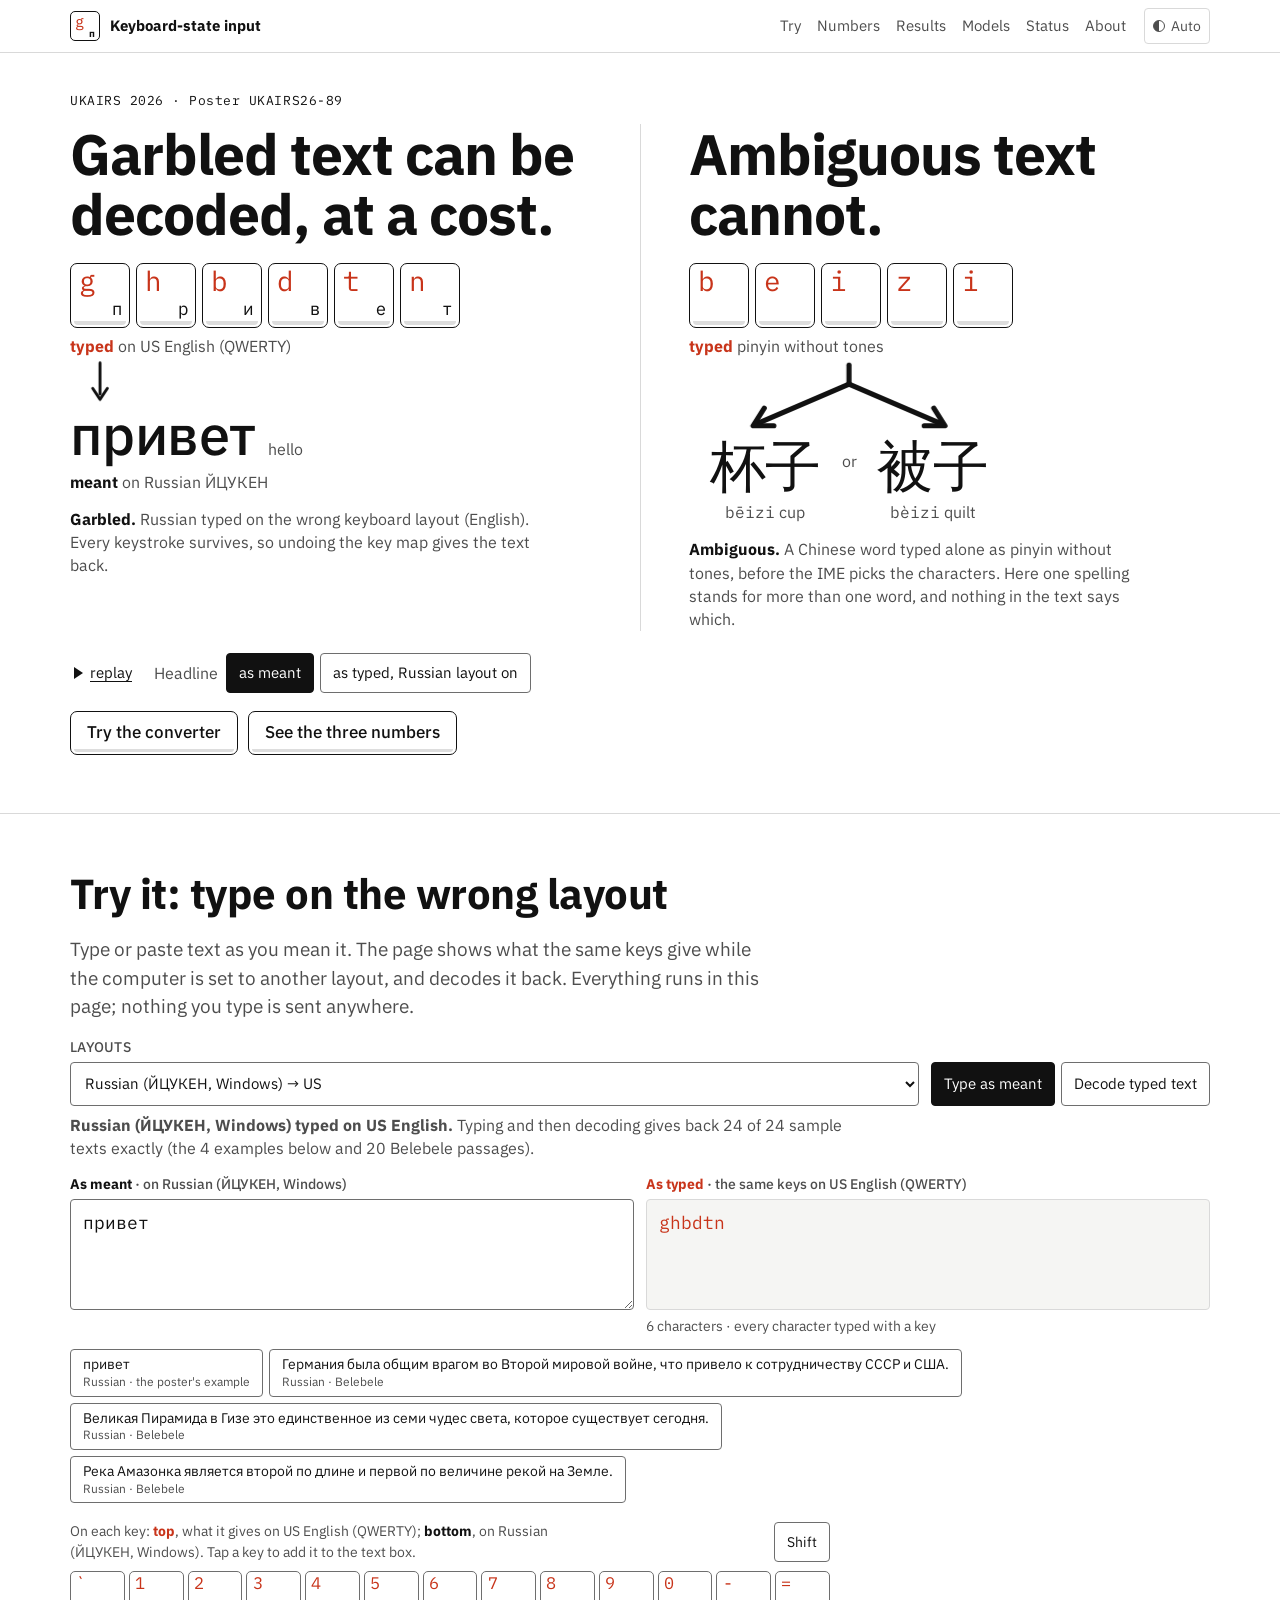
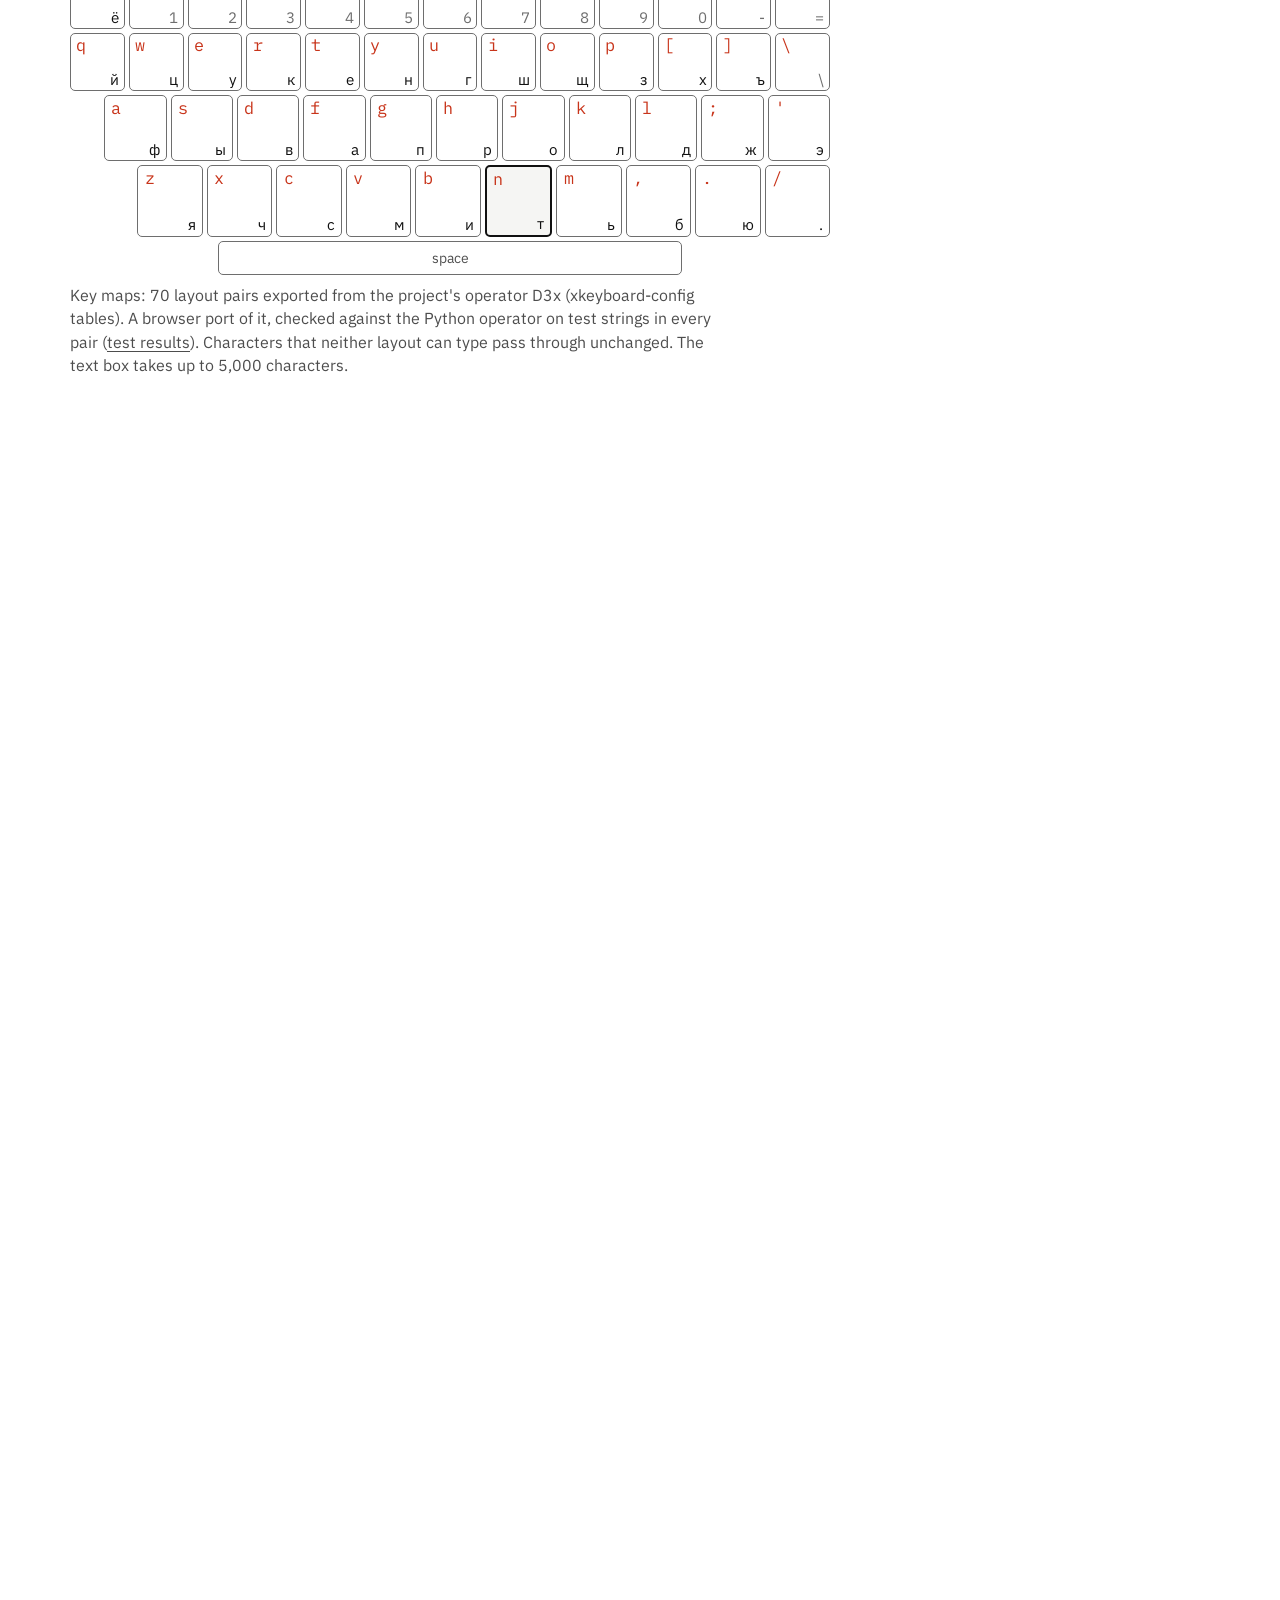
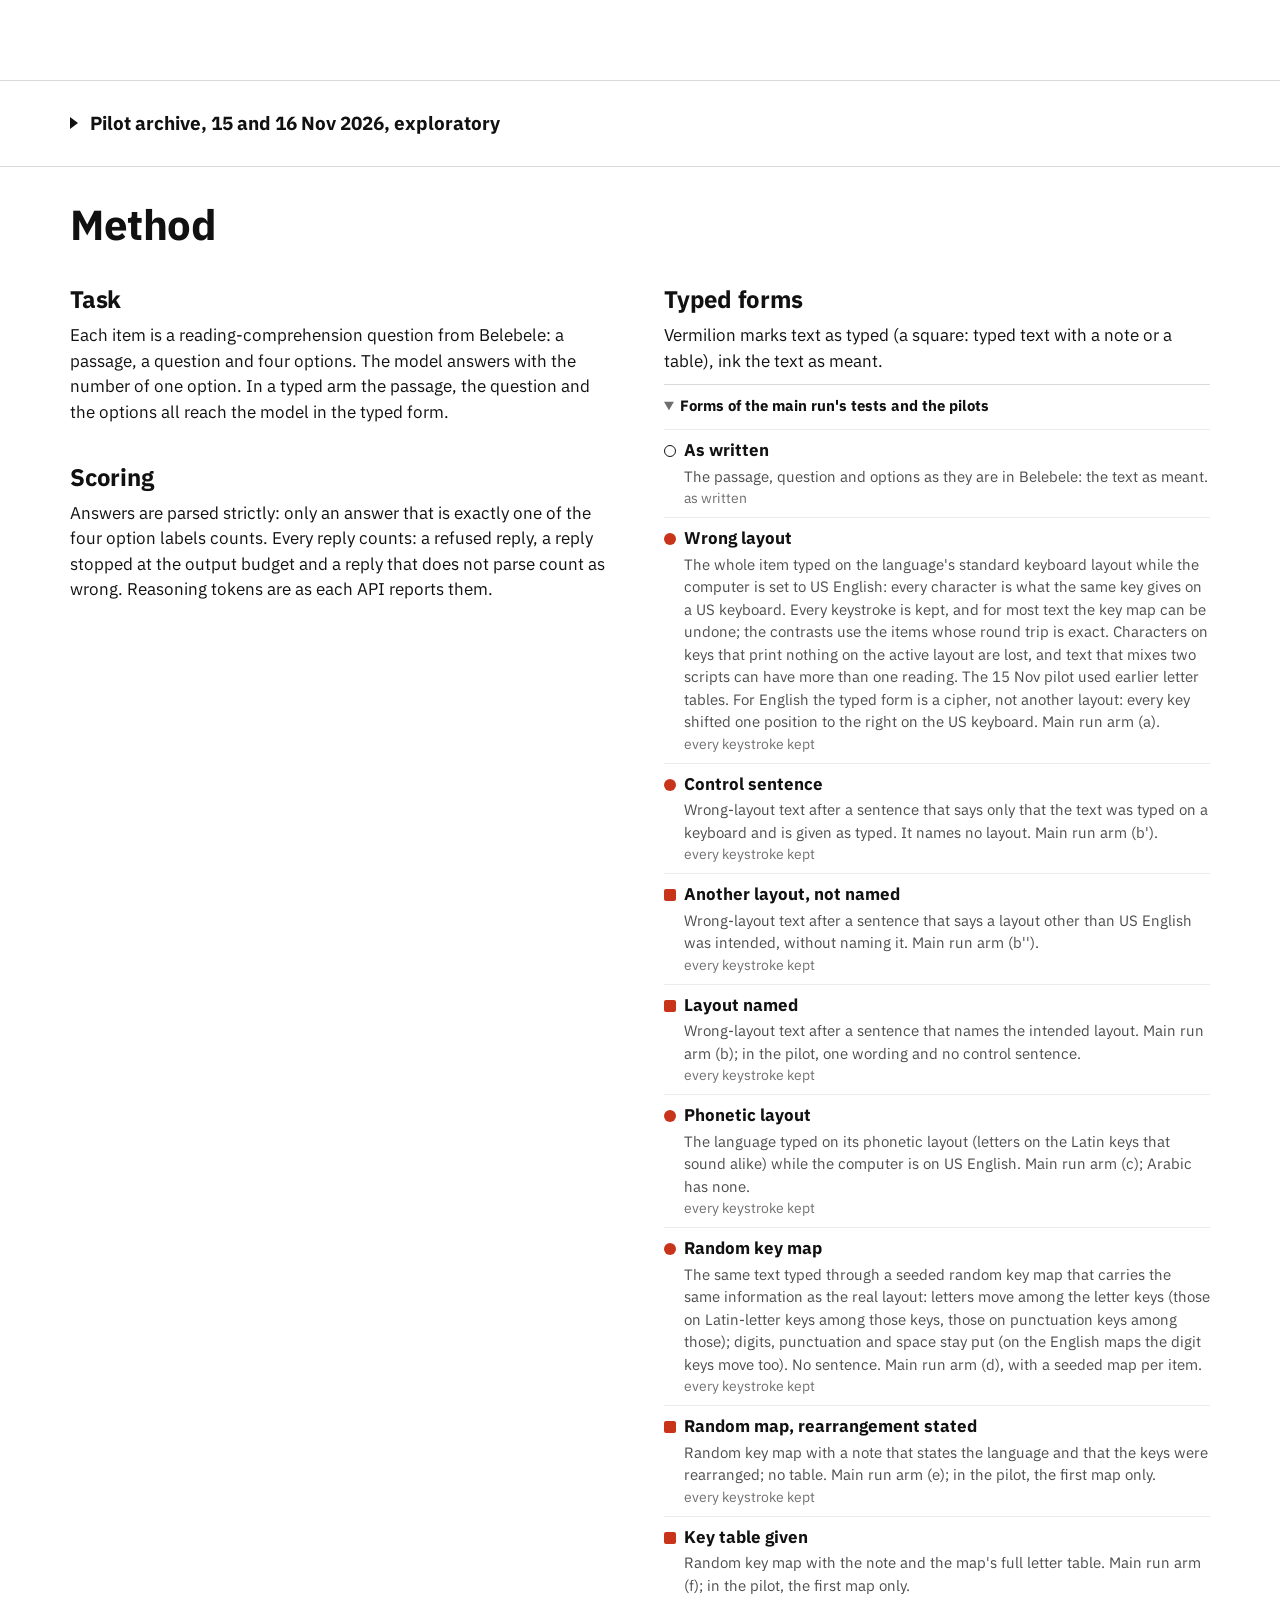
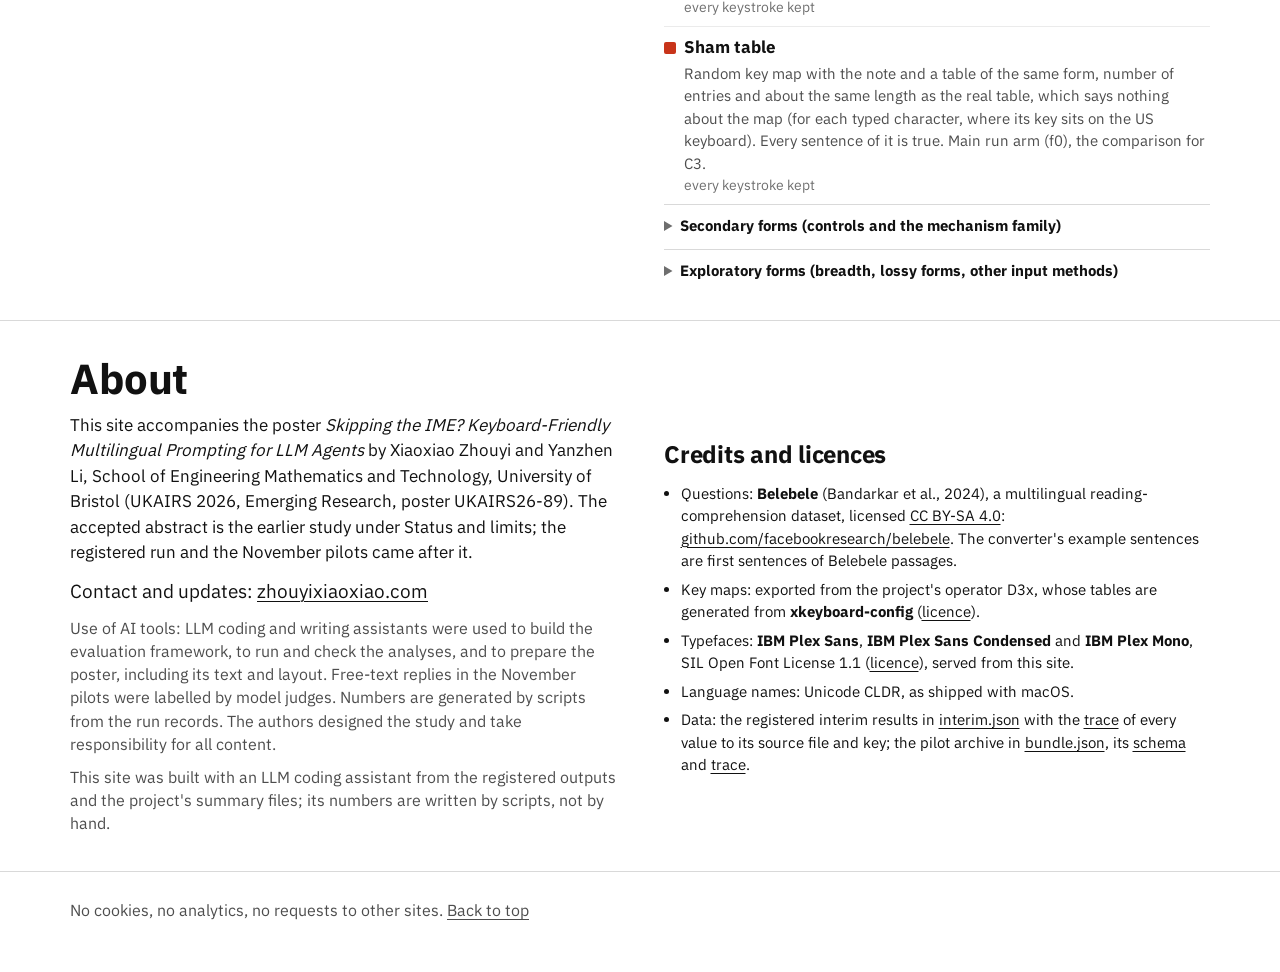
==== commit 56185625: "Models: add Armenian and Arabic and the remaining models" ====
--- a/index.html
+++ b/index.html
@@ -164,8 +164,8 @@
     <p class="fig-sub">Each row is one model on wrong-layout text, one point per reasoning level. The tick is the same items in the original text: the distance from tick to point is the loss on wrong-layout text.</p>
     <figure class="fig rs-fig" id="rsFig" aria-labelledby="rs-cap">
       <div class="rs-ctl js-only">
-        <div class="fig-ctl" role="group" aria-label="Language">
-          <button type="button" class="seg" data-rs-lang="heb_Hebr" aria-pressed="true">Hebrew</button><button type="button" class="seg" data-rs-lang="rus_Cyrl" aria-pressed="false">Russian</button>
+        <div class="fig-ctl rs-langs" role="group" aria-label="Language">
+          <button type="button" class="seg" data-rs-lang="heb_Hebr" aria-pressed="true">Hebrew</button><button type="button" class="seg" data-rs-lang="hye_Armn" aria-pressed="false">Armenian</button><button type="button" class="seg" data-rs-lang="rus_Cyrl" aria-pressed="false">Russian</button><button type="button" class="seg" data-rs-lang="arb_Arab" aria-pressed="false">Arabic</button>
         </div>
         <div class="fig-ctl" role="group" aria-label="Text">
           <button type="button" class="seg" data-rs-cond="kb_layout_keys" aria-pressed="true">wrong layout alone</button><button type="button" class="seg" data-rs-cond="kb_layout_keys_named" aria-pressed="false">layout named</button>
@@ -181,12 +181,12 @@
         <li><svg viewBox="0 0 16 16" width="16" height="16" aria-hidden="true" focusable="false"><line x1="8" x2="8" y1="1" y2="15" class="k-tick"/></svg>original text</li>
         <li><svg viewBox="0 0 22 16" width="22" height="16" aria-hidden="true" focusable="false"><line x1="2" x2="20" y1="8" y2="8" class="k-ci"/><line x1="2" x2="2" y1="4.5" y2="11.5" class="k-ci"/><line x1="20" x2="20" y1="4.5" y2="11.5" class="k-ci"/></svg>95% interval</li>
       </ul>
-      <div data-v4="roster-fig"><div class="rs-plot"><div class="rs-state" data-lang="heb_Hebr" data-cond="kb_layout_keys" data-more="1"><svg data-h-new="438" data-h-all="618" class="v4svg rs-svg v-wide" viewBox="0 0 640 438" width="640" height="438" role="img" aria-label="Models on wrong-layout text alone in Hebrew: percent correct of the same 25 items, one point per reasoning level, with the original text as a tick" focusable="false"><text x="636" y="12" class="lab-sm" text-anchor="end">lowest → highest level</text><g class="rs-row"><line x1="200" x2="200" y1="41" y2="63" class="grid"/><line x1="280" x2="280" y1="41" y2="63" class="grid chance"/><line x1="360" x2="360" y1="41" y2="63" class="grid"/><line x1="440" x2="440" y1="41" y2="63" class="grid"/><line x1="520" x2="520" y1="41" y2="63" class="grid"/><text x="184" y="57" class="mid" text-anchor="end">gpt-6.2-astra</text><text x="636" y="54" class="rs-val" text-anchor="end" data-fade="1">88 → 88%</text><text x="636" y="70" class="lab-sm" text-anchor="end" data-fade="1">original 84–88%</text><line x1="468.8" x2="468.8" y1="44" y2="60" class="rs-tick"/><line x1="481.6" x2="481.6" y1="44" y2="60" class="rs-tick"/><g class="rs-ci" data-fade="1"><line x1="424" x2="506.56" y1="52" y2="52"/><line x1="424" x2="424" y1="48.5" y2="55.5"/><line x1="506.56" x2="506.56" y1="48.5" y2="55.5"/></g><g class="rs-ci" data-fade="1"><line x1="424" x2="506.56" y1="52" y2="52"/><line x1="424" x2="424" y1="48.5" y2="55.5"/><line x1="506.56" x2="506.56" y1="48.5" y2="55.5"/></g><line x1="481.6" x2="481.6" y1="52" y2="52" class="rs-join" data-fade="1"/><g class="rs-pt" data-m="gpt-6.2-astra" data-d="reasoning low, Hebrew, wrong-layout text alone: 22 of 25 correct (88%); 95% Wilson interval 70.0–95.8%; refused 0, other replies without an answer 0; original text 21 of 25 (84%); run supp_roster_gpt62_reason, supplement of 23 Nov 2026, run after the interim results had been read. | reasoning high, Hebrew, wrong-layout text alone: 22 of 25 correct (88%); 95% Wilson interval 70.0–95.8%; refused 0, other replies without an answer 0; original text 22 of 25 (88%); run supp_roster_gpt62_reason, supplement of 23 Nov 2026, run after the interim results had been read." data-pt="1"><circle cx="481.6" cy="52" r="12" class="hit"/><circle cx="481.6" cy="52" r="10.5" class="rs-hl"/><circle cx="481.6" cy="52" r="6.5" class="m-dot rs-mv" data-dx="-12.8"/><text x="481.6" y="73" class="lab-sm rs-lv" text-anchor="middle" data-fade="1">low · high</text></g></g><g class="rs-row"><line x1="200" x2="200" y1="101" y2="123" class="grid"/><line x1="280" x2="280" y1="101" y2="123" class="grid chance"/><line x1="360" x2="360" y1="101" y2="121" class="grid"/><line x1="440" x2="440" y1="101" y2="123" class="grid"/><line x1="520" x2="520" y1="101" y2="123" class="grid"/><text x="184" y="117" class="mid" text-anchor="end">gpt-6.2-sol</text><text x="636" y="114" class="rs-val" text-anchor="end" data-fade="1">56 → 56%</text><text x="636" y="130" class="lab-sm" text-anchor="end" data-fade="1">original 88%</text><line x1="481.6" x2="481.6" y1="104" y2="120" class="rs-tick"/><g class="rs-ci" data-fade="1"><line x1="318.72" x2="434.56" y1="112" y2="112"/><line x1="318.72" x2="318.72" y1="108.5" y2="115.5"/><line x1="434.56" x2="434.56" y1="108.5" y2="115.5"/></g><g class="rs-ci" data-fade="1"><line x1="318.72" x2="434.56" y1="112" y2="112"/><line x1="318.72" x2="318.72" y1="108.5" y2="115.5"/><line x1="434.56" x2="434.56" y1="108.5" y2="115.5"/></g><g class="rs-ci" data-fade="1"><line x1="318.72" x2="434.56" y1="112" y2="112"/><line x1="318.72" x2="318.72" y1="108.5" y2="115.5"/><line x1="434.56" x2="434.56" y1="108.5" y2="115.5"/></g><line x1="379.2" x2="379.2" y1="112" y2="112" class="rs-join" data-fade="1"/><line x1="379.2" x2="379.2" y1="112" y2="112" class="rs-join" data-fade="1"/><g class="rs-pt" data-m="gpt-6.2-sol" data-d="reasoning low, Hebrew, wrong-layout text alone: 14 of 25 correct (56%); 95% Wilson interval 37.1–73.3%; refused 0, other replies without an answer 0; original text 22 of 25 (88%); run e2b_core_openai_reason, registered table. | reasoning medium, Hebrew, wrong-layout text alone: 14 of 25 correct (56%); 95% Wilson interval 37.1–73.3%; refused 0, other replies without an answer 0; original text 22 of 25 (88%); run supp_roster_gpt62_reason, supplement of 23 Nov 2026, run after the interim results had been read. | reasoning high, Hebrew, wrong-layout text alone: 14 of 25 correct (56%); 95% Wilson interval 37.1–73.3%; refused 0, other replies without an answer 0; original text 22 of 25 (88%); run supp_roster_gpt62_reason, supplement of 23 Nov 2026, run after the interim results had been read." data-pt="2"><circle cx="379.2" cy="112" r="12" class="hit"/><circle cx="379.2" cy="112" r="10.5" class="rs-hl"/><circle cx="379.2" cy="112" r="6.5" class="m-dot rs-mv" data-dx="102.4"/><text x="379.2" y="133" class="lab-sm rs-lv" text-anchor="middle" data-fade="1">low · med · high</text></g></g><g class="rs-row"><line x1="200" x2="200" y1="161" y2="183" class="grid"/><line x1="280" x2="280" y1="161" y2="183" class="grid chance"/><line x1="360" x2="360" y1="161" y2="183" class="grid"/><line x1="440" x2="440" y1="161" y2="181" class="grid"/><line x1="520" x2="520" y1="161" y2="183" class="grid"/><text x="184" y="177" class="mid" text-anchor="end">claude-fable-5-2</text><text x="636" y="174" class="rs-val" text-anchor="end" data-fade="1">84 → 70%</text><text x="636" y="190" class="lab-sm" text-anchor="end" data-fade="1">original 92%</text><line x1="494.4" x2="494.4" y1="164" y2="180" class="rs-tick"/><g class="rs-ci" data-fade="1"><line x1="408.96" x2="499.52" y1="172" y2="172"/><line x1="408.96" x2="408.96" y1="168.5" y2="175.5"/><line x1="499.52" x2="499.52" y1="168.5" y2="175.5"/></g><g class="rs-ci" data-fade="1"><line x1="353.92" x2="473.6" y1="172" y2="172"/><line x1="353.92" x2="353.92" y1="168.5" y2="175.5"/><line x1="473.6" x2="473.6" y1="168.5" y2="175.5"/></g><line x1="468.8" x2="424" y1="172" y2="172" class="rs-join" data-fade="1"/><g class="rs-pt" data-m="claude-fable-5-2" data-d="reasoning low, Hebrew, wrong-layout text alone: 21 of 25 correct (84%); 95% Wilson interval 65.3–93.6%; refused 3, other replies without an answer 0; original text 23 of 25 (92%); run roster_anthropic_min3_fable52, registered table." data-pt="3"><circle cx="468.8" cy="172" r="12" class="hit"/><circle cx="468.8" cy="172" r="10.5" class="rs-hl"/><circle cx="468.8" cy="172" r="6.5" class="m-dot rs-mv" data-dx="25.6"/><text x="468.8" y="160" class="lab-sm rs-lv" text-anchor="middle" data-fade="1">low</text></g><g class="rs-pt" data-m="claude-fable-5-2" data-d="reasoning high, Hebrew, wrong-layout text alone: 14 of 20 correct (70%); 95% Wilson interval 48.1–85.5%; refused 6, other replies without an answer 0; original text 23 of 25 (92%); run roster_anthropic_min5_fable52, registered table." data-pt="4"><circle cx="424" cy="172" r="12" class="hit"/><circle cx="424" cy="172" r="10.5" class="rs-hl"/><circle cx="424" cy="172" r="6.5" class="m-dot rs-mv" data-dx="70.4"/><text x="424" y="193" class="lab-sm rs-lv" text-anchor="middle" data-fade="1">high · n = 20</text></g></g><g class="rs-row"><line x1="200" x2="200" y1="221" y2="243" class="grid"/><line x1="280" x2="280" y1="221" y2="243" class="grid chance"/><line x1="360" x2="360" y1="221" y2="243" class="grid"/><line x1="440" x2="440" y1="221" y2="243" class="grid"/><line x1="520" x2="520" y1="221" y2="243" class="grid"/><text x="184" y="237" class="mid" text-anchor="end">claude-opus-5-5</text><text x="636" y="234" class="rs-val" text-anchor="end" data-fade="1">88 → 88%</text><text x="636" y="250" class="lab-sm" text-anchor="end" data-fade="1">original 88–92%</text><line x1="481.6" x2="481.6" y1="224" y2="240" class="rs-tick"/><line x1="494.4" x2="494.4" y1="224" y2="240" class="rs-tick"/><g class="rs-ci" data-fade="1"><line x1="424" x2="506.56" y1="232" y2="232"/><line x1="424" x2="424" y1="228.5" y2="235.5"/><line x1="506.56" x2="506.56" y1="228.5" y2="235.5"/></g><g class="rs-ci" data-fade="1"><line x1="424" x2="506.56" y1="232" y2="232"/><line x1="424" x2="424" y1="228.5" y2="235.5"/><line x1="506.56" x2="506.56" y1="228.5" y2="235.5"/></g><line x1="481.6" x2="481.6" y1="232" y2="232" class="rs-join" data-fade="1"/><g class="rs-pt" data-m="claude-opus-5-5" data-d="reasoning low, Hebrew, wrong-layout text alone: 22 of 25 correct (88%); 95% Wilson interval 70.0–95.8%; refused 0, other replies without an answer 0; original text 23 of 25 (92%); run e2b_core_anthropic_opus_low, registered table. | reasoning high, Hebrew, wrong-layout text alone: 22 of 25 correct (88%); 95% Wilson interval 70.0–95.8%; refused 1, other replies without an answer 0; original text 22 of 25 (88%); run roster_anthropic_min4_opus55, registered table." data-pt="5"><circle cx="481.6" cy="232" r="12" class="hit"/><circle cx="481.6" cy="232" r="10.5" class="rs-hl"/><circle cx="481.6" cy="232" r="6.5" class="m-dot rs-mv" data-dx="12.8"/><text x="481.6" y="253" class="lab-sm rs-lv" text-anchor="middle" data-fade="1">low · high</text></g></g><g class="rs-row"><line x1="200" x2="200" y1="281" y2="303" class="grid"/><line x1="280" x2="280" y1="281" y2="301" class="grid chance"/><line x1="360" x2="360" y1="281" y2="303" class="grid"/><line x1="440" x2="440" y1="281" y2="303" class="grid"/><line x1="520" x2="520" y1="281" y2="303" class="grid"/><text x="184" y="297" class="mid" text-anchor="end">claude-sonnet-5-5</text><text x="636" y="294" class="rs-val" text-anchor="end" data-fade="1">24 → 44%</text><text x="636" y="310" class="lab-sm" text-anchor="end" data-fade="1">original 92%</text><line x1="494.4" x2="494.4" y1="284" y2="300" class="rs-tick"/><g class="rs-ci" data-fade="1"><line x1="236.8" x2="338.88" y1="292" y2="292"/><line x1="236.8" x2="236.8" y1="288.5" y2="295.5"/><line x1="338.88" x2="338.88" y1="288.5" y2="295.5"/></g><g class="rs-ci" data-fade="1"><line x1="285.44" x2="401.28" y1="292" y2="292"/><line x1="285.44" x2="285.44" y1="288.5" y2="295.5"/><line x1="401.28" x2="401.28" y1="288.5" y2="295.5"/></g><line x1="276.8" x2="340.8" y1="292" y2="292" class="rs-join" data-fade="1"/><g class="rs-pt" data-m="claude-sonnet-5-5" data-d="reasoning off, Hebrew, wrong-layout text alone: 6 of 25 correct (24%); 95% Wilson interval 11.5–43.4%; refused 0, other replies without an answer 0; original text 23 of 25 (92%); run e2b_core_anthropic_sonoff_c1, registered table." data-pt="6"><circle cx="276.8" cy="292" r="12" class="hit"/><circle cx="276.8" cy="292" r="10.5" class="rs-hl"/><circle cx="276.8" cy="292" r="6.5" class="m-ring rs-mv" data-dx="217.6"/><text x="276.8" y="313" class="lab-sm rs-lv" text-anchor="middle" data-fade="1">off</text></g><g class="rs-pt" data-m="claude-sonnet-5-5" data-d="reasoning low, Hebrew, wrong-layout text alone: 11 of 25 correct (44%); 95% Wilson interval 26.7–62.9%; refused 0, other replies without an answer 0; original text 23 of 25 (92%); run roster_anthropic_min2_sonnet55, registered table." data-pt="7"><circle cx="340.8" cy="292" r="12" class="hit"/><circle cx="340.8" cy="292" r="10.5" class="rs-hl"/><circle cx="340.8" cy="292" r="6.5" class="m-dot rs-mv" data-dx="153.6"/><text x="340.8" y="313" class="lab-sm rs-lv" text-anchor="middle" data-fade="1">low</text></g></g><g class="rs-row"><line x1="200" x2="200" y1="341" y2="363" class="grid"/><line x1="280" x2="280" y1="341" y2="363" class="grid chance"/><line x1="440" x2="440" y1="345.75" y2="361" class="grid"/><line x1="520" x2="520" y1="345.75" y2="363" class="grid"/><text x="184" y="357" class="mid" text-anchor="end">claude-haiku-5-5</text><text x="636" y="354" class="rs-val rs-val-nat" text-anchor="end" data-fade="1">76–84%</text><text x="431.2" y="356" class="lab-sm rs-only" text-anchor="end">original text only</text><line x1="443.2" x2="443.2" y1="344" y2="360" class="rs-tick"/><line x1="468.8" x2="468.8" y1="344" y2="360" class="rs-tick"/><g class="rs-pt" data-m="claude-haiku-5-5" data-d="reasoning off, Hebrew, original text: 19 of 25 correct (76%); 95% Wilson interval 56.6–88.5%; refused 0, other replies without an answer 0; run roster_anthropic_min1_haiku_off, registered table. Not run on wrong-layout text." data-pt="8"><circle cx="443.2" cy="352" r="12" class="hit"/><circle cx="443.2" cy="352" r="10.5" class="rs-hl"/><text x="443.2" y="373" class="lab-sm rs-lv" text-anchor="middle" data-fade="1">off</text></g><g class="rs-pt" data-m="claude-haiku-5-5" data-d="reasoning low, Hebrew, original text: 21 of 25 correct (84%); 95% Wilson interval 65.3–93.6%; refused 0, other replies without an answer 0; run roster_anthropic_min1_haiku_on, registered table. Not run on wrong-layout text. | reasoning medium, Hebrew, original text: 21 of 25 correct (84%); 95% Wilson interval 65.3–93.6%; refused 0, other replies without an answer 0; run roster_anthropic_min1_haiku_on, registered table. Not run on wrong-layout text. | reasoning high, Hebrew, original text: 21 of 25 correct (84%); 95% Wilson interval 65.3–93.6%; refused 0, other replies without an answer 0; run roster_anthropic_min1_haiku_on, registered table. Not run on wrong-layout text." data-pt="9"><circle cx="468.8" cy="352" r="12" class="hit"/><circle cx="468.8" cy="352" r="10.5" class="rs-hl"/><text x="468.8" y="340" class="lab-sm rs-lv" text-anchor="middle" data-fade="1">low · med · high</text></g></g><g class="rs-ax-new"><text x="200" y="416" class="tick" text-anchor="middle">0%</text><text x="280" y="416" class="tick" text-anchor="middle">25</text><text x="360" y="416" class="tick" text-anchor="middle">50</text><text x="440" y="416" class="tick" text-anchor="middle">75</text><text x="520" y="416" class="tick" text-anchor="middle">100%</text><text x="280" y="432" class="lab-sm" text-anchor="middle">chance</text></g><g class="rs-more"><g class="rs-row"><text x="184" y="417" class="mid" text-anchor="end">gpt-6.1-sol</text><text x="636" y="414" class="rs-val" text-anchor="end" data-fade="1">64%</text><text x="636" y="430" class="lab-sm" text-anchor="end" data-fade="1">original 84%</text><line x1="468.8" x2="468.8" y1="404" y2="420" class="rs-tick"/><g class="rs-ci" data-fade="1"><line x1="342.4" x2="455.36" y1="412" y2="412"/><line x1="342.4" x2="342.4" y1="408.5" y2="415.5"/><line x1="455.36" x2="455.36" y1="408.5" y2="415.5"/></g><g class="rs-pt" data-m="gpt-6.1-sol" data-d="reasoning low, Hebrew, wrong-layout text alone: 16 of 25 correct (64%); 95% Wilson interval 44.5–79.8%; refused 0, other replies without an answer 0; original text 21 of 25 (84%); run e2b_core_openai_reason, registered table." data-pt="10"><circle cx="404.8" cy="412" r="12" class="hit"/><circle cx="404.8" cy="412" r="10.5" class="rs-hl"/><circle cx="404.8" cy="412" r="6.5" class="m-dot rs-mv" data-dx="64"/><text x="404.8" y="433" class="lab-sm rs-lv" text-anchor="middle" data-fade="1">low</text></g></g><g class="rs-row"><line x1="200" x2="200" y1="461" y2="483" class="grid"/><line x1="280" x2="280" y1="461" y2="483" class="grid chance"/><line x1="360" x2="360" y1="461" y2="481" class="grid"/><line x1="440" x2="440" y1="461" y2="483" class="grid"/><line x1="520" x2="520" y1="461" y2="483" class="grid"/><text x="184" y="477" class="mid" text-anchor="end">gpt-6.1-terra</text><text x="636" y="474" class="rs-val" text-anchor="end" data-fade="1">52%</text><text x="636" y="490" class="lab-sm" text-anchor="end" data-fade="1">original 88%</text><line x1="481.6" x2="481.6" y1="464" y2="480" class="rs-tick"/><g class="rs-ci" data-fade="1"><line x1="307.2" x2="424" y1="472" y2="472"/><line x1="307.2" x2="307.2" y1="468.5" y2="475.5"/><line x1="424" x2="424" y1="468.5" y2="475.5"/></g><g class="rs-pt" data-m="gpt-6.1-terra" data-d="reasoning high, Hebrew, wrong-layout text alone: 13 of 25 correct (52%); 95% Wilson interval 33.5–70.0%; refused 0, other replies without an answer 0; original text 22 of 25 (88%); run e2b_core_openai_reason, registered table." data-pt="11"><circle cx="366.4" cy="472" r="12" class="hit"/><circle cx="366.4" cy="472" r="10.5" class="rs-hl"/><circle cx="366.4" cy="472" r="6.5" class="m-dot rs-mv" data-dx="115.2"/><text x="366.4" y="493" class="lab-sm rs-lv" text-anchor="middle" data-fade="1">high</text></g></g><g class="rs-row"><line x1="200" x2="200" y1="521" y2="543" class="grid"/><line x1="280" x2="280" y1="521" y2="543" class="grid chance"/><line x1="360" x2="360" y1="521" y2="543" class="grid"/><line x1="440" x2="440" y1="521" y2="543" class="grid"/><line x1="520" x2="520" y1="521" y2="543" class="grid"/><text x="184" y="537" class="mid" text-anchor="end">gpt-6-luna</text><text x="636" y="534" class="rs-val" text-anchor="end" data-fade="1">68%</text><text x="636" y="550" class="lab-sm" text-anchor="end" data-fade="1">original 88%</text><line x1="481.6" x2="481.6" y1="524" y2="540" class="rs-tick"/><g class="rs-ci" data-fade="1"><line x1="354.88" x2="464.96" y1="532" y2="532"/><line x1="354.88" x2="354.88" y1="528.5" y2="535.5"/><line x1="464.96" x2="464.96" y1="528.5" y2="535.5"/></g><g class="rs-pt" data-m="gpt-6-luna" data-d="reasoning high, Hebrew, wrong-layout text alone: 17 of 25 correct (68%); 95% Wilson interval 48.4–82.8%; refused 0, other replies without an answer 0; original text 22 of 25 (88%); run e2b_core_openai_reason, registered table." data-pt="12"><circle cx="417.6" cy="532" r="12" class="hit"/><circle cx="417.6" cy="532" r="10.5" class="rs-hl"/><circle cx="417.6" cy="532" r="6.5" class="m-dot rs-mv" data-dx="64"/><text x="417.6" y="553" class="lab-sm rs-lv" text-anchor="middle" data-fade="1">high</text></g></g><g class="rs-ax-all"><text x="200" y="596" class="tick" text-anchor="middle">0%</text><text x="280" y="596" class="tick" text-anchor="middle">25</text><text x="360" y="596" class="tick" text-anchor="middle">50</text><text x="440" y="596" class="tick" text-anchor="middle">75</text><text x="520" y="596" class="tick" text-anchor="middle">100%</text><text x="280" y="612" class="lab-sm" text-anchor="middle">chance</text></g></g></svg><svg data-h-new="612" data-h-all="870" class="v4svg rs-svg v-narrow" viewBox="0 0 360 612" width="360" height="612" role="img" aria-label="Models on wrong-layout text alone in Hebrew: percent correct of the same 25 items, one point per reasoning level, with the original text as a tick" focusable="false"><g class="rs-row"><line x1="12" x2="12" y1="67" y2="89" class="grid"/><line x1="95" x2="95" y1="67" y2="89" class="grid chance"/><line x1="178" x2="178" y1="67" y2="89" class="grid"/><line x1="261" x2="261" y1="67" y2="89" class="grid"/><line x1="344" x2="344" y1="67" y2="89" class="grid"/><text x="12" y="47" class="mid">gpt-6.2-astra</text><text x="358" y="47" class="rs-val" text-anchor="end" data-fade="1">88 → 88%</text><line x1="290.88" x2="290.88" y1="70" y2="86" class="rs-tick"/><line x1="304.16" x2="304.16" y1="70" y2="86" class="rs-tick"/><g class="rs-ci" data-fade="1"><line x1="244.4" x2="330.06" y1="78" y2="78"/><line x1="244.4" x2="244.4" y1="74.5" y2="81.5"/><line x1="330.06" x2="330.06" y1="74.5" y2="81.5"/></g><g class="rs-ci" data-fade="1"><line x1="244.4" x2="330.06" y1="78" y2="78"/><line x1="244.4" x2="244.4" y1="74.5" y2="81.5"/><line x1="330.06" x2="330.06" y1="74.5" y2="81.5"/></g><line x1="304.16" x2="304.16" y1="78" y2="78" class="rs-join" data-fade="1"/><g class="rs-pt" data-m="gpt-6.2-astra" data-d="reasoning low, Hebrew, wrong-layout text alone: 22 of 25 correct (88%); 95% Wilson interval 70.0–95.8%; refused 0, other replies without an answer 0; original text 21 of 25 (84%); run supp_roster_gpt62_reason, supplement of 23 Nov 2026, run after the interim results had been read. | reasoning high, Hebrew, wrong-layout text alone: 22 of 25 correct (88%); 95% Wilson interval 70.0–95.8%; refused 0, other replies without an answer 0; original text 22 of 25 (88%); run supp_roster_gpt62_reason, supplement of 23 Nov 2026, run after the interim results had been read." data-pt="1"><circle cx="304.16" cy="78" r="12" class="hit"/><circle cx="304.16" cy="78" r="10.5" class="rs-hl"/><circle cx="304.16" cy="78" r="6.5" class="m-dot rs-mv" data-dx="-13.28"/><text x="304.16" y="99" class="lab-sm rs-lv" text-anchor="middle" data-fade="1">low · high</text></g></g><g class="rs-row"><line x1="12" x2="12" y1="153" y2="175" class="grid"/><line x1="95" x2="95" y1="153" y2="175" class="grid chance"/><line x1="178" x2="178" y1="153" y2="173" class="grid"/><line x1="261" x2="261" y1="153" y2="175" class="grid"/><line x1="344" x2="344" y1="153" y2="175" class="grid"/><text x="12" y="133" class="mid">gpt-6.2-sol</text><text x="358" y="133" class="rs-val" text-anchor="end" data-fade="1">56 → 56%</text><line x1="304.16" x2="304.16" y1="156" y2="172" class="rs-tick"/><g class="rs-ci" data-fade="1"><line x1="135.17" x2="255.36" y1="164" y2="164"/><line x1="135.17" x2="135.17" y1="160.5" y2="167.5"/><line x1="255.36" x2="255.36" y1="160.5" y2="167.5"/></g><g class="rs-ci" data-fade="1"><line x1="135.17" x2="255.36" y1="164" y2="164"/><line x1="135.17" x2="135.17" y1="160.5" y2="167.5"/><line x1="255.36" x2="255.36" y1="160.5" y2="167.5"/></g><g class="rs-ci" data-fade="1"><line x1="135.17" x2="255.36" y1="164" y2="164"/><line x1="135.17" x2="135.17" y1="160.5" y2="167.5"/><line x1="255.36" x2="255.36" y1="160.5" y2="167.5"/></g><line x1="197.92" x2="197.92" y1="164" y2="164" class="rs-join" data-fade="1"/><line x1="197.92" x2="197.92" y1="164" y2="164" class="rs-join" data-fade="1"/><g class="rs-pt" data-m="gpt-6.2-sol" data-d="reasoning low, Hebrew, wrong-layout text alone: 14 of 25 correct (56%); 95% Wilson interval 37.1–73.3%; refused 0, other replies without an answer 0; original text 22 of 25 (88%); run e2b_core_openai_reason, registered table. | reasoning medium, Hebrew, wrong-layout text alone: 14 of 25 correct (56%); 95% Wilson interval 37.1–73.3%; refused 0, other replies without an answer 0; original text 22 of 25 (88%); run supp_roster_gpt62_reason, supplement of 23 Nov 2026, run after the interim results had been read. | reasoning high, Hebrew, wrong-layout text alone: 14 of 25 correct (56%); 95% Wilson interval 37.1–73.3%; refused 0, other replies without an answer 0; original text 22 of 25 (88%); run supp_roster_gpt62_reason, supplement of 23 Nov 2026, run after the interim results had been read." data-pt="2"><circle cx="197.92" cy="164" r="12" class="hit"/><circle cx="197.92" cy="164" r="10.5" class="rs-hl"/><circle cx="197.92" cy="164" r="6.5" class="m-dot rs-mv" data-dx="106.24"/><text x="197.92" y="185" class="lab-sm rs-lv" text-anchor="middle" data-fade="1">low · med · high</text></g></g><g class="rs-row"><line x1="12" x2="12" y1="239" y2="261" class="grid"/><line x1="95" x2="95" y1="239" y2="261" class="grid chance"/><line x1="178" x2="178" y1="239" y2="261" class="grid"/><line x1="261" x2="261" y1="239" y2="259" class="grid"/><line x1="344" x2="344" y1="239" y2="261" class="grid"/><text x="12" y="219" class="mid">claude-fable-5-2</text><text x="358" y="219" class="rs-val" text-anchor="end" data-fade="1">84 → 70%</text><line x1="317.44" x2="317.44" y1="242" y2="258" class="rs-tick"/><g class="rs-ci" data-fade="1"><line x1="228.8" x2="322.75" y1="250" y2="250"/><line x1="228.8" x2="228.8" y1="246.5" y2="253.5"/><line x1="322.75" x2="322.75" y1="246.5" y2="253.5"/></g><g class="rs-ci" data-fade="1"><line x1="171.69" x2="295.86" y1="250" y2="250"/><line x1="171.69" x2="171.69" y1="246.5" y2="253.5"/><line x1="295.86" x2="295.86" y1="246.5" y2="253.5"/></g><line x1="290.88" x2="244.4" y1="250" y2="250" class="rs-join" data-fade="1"/><g class="rs-pt" data-m="claude-fable-5-2" data-d="reasoning low, Hebrew, wrong-layout text alone: 21 of 25 correct (84%); 95% Wilson interval 65.3–93.6%; refused 3, other replies without an answer 0; original text 23 of 25 (92%); run roster_anthropic_min3_fable52, registered table." data-pt="3"><circle cx="290.88" cy="250" r="12" class="hit"/><circle cx="290.88" cy="250" r="10.5" class="rs-hl"/><circle cx="290.88" cy="250" r="6.5" class="m-dot rs-mv" data-dx="26.56"/><text x="290.88" y="238" class="lab-sm rs-lv" text-anchor="middle" data-fade="1">low</text></g><g class="rs-pt" data-m="claude-fable-5-2" data-d="reasoning high, Hebrew, wrong-layout text alone: 14 of 20 correct (70%); 95% Wilson interval 48.1–85.5%; refused 6, other replies without an answer 0; original text 23 of 25 (92%); run roster_anthropic_min5_fable52, registered table." data-pt="4"><circle cx="244.4" cy="250" r="12" class="hit"/><circle cx="244.4" cy="250" r="10.5" class="rs-hl"/><circle cx="244.4" cy="250" r="6.5" class="m-dot rs-mv" data-dx="73.04"/><text x="244.4" y="271" class="lab-sm rs-lv" text-anchor="middle" data-fade="1">high · n = 20</text></g></g><g class="rs-row"><line x1="12" x2="12" y1="325" y2="347" class="grid"/><line x1="95" x2="95" y1="325" y2="347" class="grid chance"/><line x1="178" x2="178" y1="325" y2="347" class="grid"/><line x1="261" x2="261" y1="325" y2="347" class="grid"/><line x1="344" x2="344" y1="325" y2="347" class="grid"/><text x="12" y="305" class="mid">claude-opus-5-5</text><text x="358" y="305" class="rs-val" text-anchor="end" data-fade="1">88 → 88%</text><line x1="304.16" x2="304.16" y1="328" y2="344" class="rs-tick"/><line x1="317.44" x2="317.44" y1="328" y2="344" class="rs-tick"/><g class="rs-ci" data-fade="1"><line x1="244.4" x2="330.06" y1="336" y2="336"/><line x1="244.4" x2="244.4" y1="332.5" y2="339.5"/><line x1="330.06" x2="330.06" y1="332.5" y2="339.5"/></g><g class="rs-ci" data-fade="1"><line x1="244.4" x2="330.06" y1="336" y2="336"/><line x1="244.4" x2="244.4" y1="332.5" y2="339.5"/><line x1="330.06" x2="330.06" y1="332.5" y2="339.5"/></g><line x1="304.16" x2="304.16" y1="336" y2="336" class="rs-join" data-fade="1"/><g class="rs-pt" data-m="claude-opus-5-5" data-d="reasoning low, Hebrew, wrong-layout text alone: 22 of 25 correct (88%); 95% Wilson interval 70.0–95.8%; refused 0, other replies without an answer 0; original text 23 of 25 (92%); run e2b_core_anthropic_opus_low, registered table. | reasoning high, Hebrew, wrong-layout text alone: 22 of 25 correct (88%); 95% Wilson interval 70.0–95.8%; refused 1, other replies without an answer 0; original text 22 of 25 (88%); run roster_anthropic_min4_opus55, registered table." data-pt="5"><circle cx="304.16" cy="336" r="12" class="hit"/><circle cx="304.16" cy="336" r="10.5" class="rs-hl"/><circle cx="304.16" cy="336" r="6.5" class="m-dot rs-mv" data-dx="13.28"/><text x="304.16" y="357" class="lab-sm rs-lv" text-anchor="middle" data-fade="1">low · high</text></g></g><g class="rs-row"><line x1="12" x2="12" y1="411" y2="433" class="grid"/><line x1="95" x2="95" y1="411" y2="431" class="grid chance"/><line x1="178" x2="178" y1="411" y2="433" class="grid"/><line x1="261" x2="261" y1="411" y2="433" class="grid"/><line x1="344" x2="344" y1="411" y2="433" class="grid"/><text x="12" y="391" class="mid">claude-sonnet-5-5</text><text x="358" y="391" class="rs-val" text-anchor="end" data-fade="1">24 → 44%</text><line x1="317.44" x2="317.44" y1="414" y2="430" class="rs-tick"/><g class="rs-ci" data-fade="1"><line x1="50.18" x2="156.09" y1="422" y2="422"/><line x1="50.18" x2="50.18" y1="418.5" y2="425.5"/><line x1="156.09" x2="156.09" y1="418.5" y2="425.5"/></g><g class="rs-ci" data-fade="1"><line x1="100.64" x2="220.83" y1="422" y2="422"/><line x1="100.64" x2="100.64" y1="418.5" y2="425.5"/><line x1="220.83" x2="220.83" y1="418.5" y2="425.5"/></g><line x1="91.68" x2="158.08" y1="422" y2="422" class="rs-join" data-fade="1"/><g class="rs-pt" data-m="claude-sonnet-5-5" data-d="reasoning off, Hebrew, wrong-layout text alone: 6 of 25 correct (24%); 95% Wilson interval 11.5–43.4%; refused 0, other replies without an answer 0; original text 23 of 25 (92%); run e2b_core_anthropic_sonoff_c1, registered table." data-pt="6"><circle cx="91.68" cy="422" r="12" class="hit"/><circle cx="91.68" cy="422" r="10.5" class="rs-hl"/><circle cx="91.68" cy="422" r="6.5" class="m-ring rs-mv" data-dx="225.76"/><text x="91.68" y="443" class="lab-sm rs-lv" text-anchor="middle" data-fade="1">off</text></g><g class="rs-pt" data-m="claude-sonnet-5-5" data-d="reasoning low, Hebrew, wrong-layout text alone: 11 of 25 correct (44%); 95% Wilson interval 26.7–62.9%; refused 0, other replies without an answer 0; original text 23 of 25 (92%); run roster_anthropic_min2_sonnet55, registered table." data-pt="7"><circle cx="158.08" cy="422" r="12" class="hit"/><circle cx="158.08" cy="422" r="10.5" class="rs-hl"/><circle cx="158.08" cy="422" r="6.5" class="m-dot rs-mv" data-dx="159.36"/><text x="158.08" y="443" class="lab-sm rs-lv" text-anchor="middle" data-fade="1">low</text></g></g><g class="rs-row"><line x1="12" x2="12" y1="497" y2="519" class="grid"/><line x1="95" x2="95" y1="497" y2="519" class="grid chance"/><line x1="261" x2="261" y1="501.75" y2="517" class="grid"/><line x1="344" x2="344" y1="501.75" y2="519" class="grid"/><text x="12" y="477" class="mid">claude-haiku-5-5</text><text x="358" y="477" class="rs-val rs-val-nat" text-anchor="end" data-fade="1">76–84%</text><text x="252.32" y="512" class="lab-sm rs-only" text-anchor="end">original text only</text><line x1="264.32" x2="264.32" y1="500" y2="516" class="rs-tick"/><line x1="290.88" x2="290.88" y1="500" y2="516" class="rs-tick"/><g class="rs-pt" data-m="claude-haiku-5-5" data-d="reasoning off, Hebrew, original text: 19 of 25 correct (76%); 95% Wilson interval 56.6–88.5%; refused 0, other replies without an answer 0; run roster_anthropic_min1_haiku_off, registered table. Not run on wrong-layout text." data-pt="8"><circle cx="264.32" cy="508" r="12" class="hit"/><circle cx="264.32" cy="508" r="10.5" class="rs-hl"/><text x="264.32" y="529" class="lab-sm rs-lv" text-anchor="middle" data-fade="1">off</text></g><g class="rs-pt" data-m="claude-haiku-5-5" data-d="reasoning low, Hebrew, original text: 21 of 25 correct (84%); 95% Wilson interval 65.3–93.6%; refused 0, other replies without an answer 0; run roster_anthropic_min1_haiku_on, registered table. Not run on wrong-layout text. | reasoning medium, Hebrew, original text: 21 of 25 correct (84%); 95% Wilson interval 65.3–93.6%; refused 0, other replies without an answer 0; run roster_anthropic_min1_haiku_on, registered table. Not run on wrong-layout text. | reasoning high, Hebrew, original text: 21 of 25 correct (84%); 95% Wilson interval 65.3–93.6%; refused 0, other replies without an answer 0; run roster_anthropic_min1_haiku_on, registered table. Not run on wrong-layout text." data-pt="9"><circle cx="290.88" cy="508" r="12" class="hit"/><circle cx="290.88" cy="508" r="10.5" class="rs-hl"/><text x="290.88" y="496" class="lab-sm rs-lv" text-anchor="middle" data-fade="1">low · med · high</text></g></g><g class="rs-ax-new"><text x="12" y="590" class="tick" text-anchor="middle">0%</text><text x="95" y="590" class="tick" text-anchor="middle">25</text><text x="178" y="590" class="tick" text-anchor="middle">50</text><text x="261" y="590" class="tick" text-anchor="middle">75</text><text x="344" y="590" class="tick" text-anchor="middle">100%</text><text x="95" y="606" class="lab-sm" text-anchor="middle">chance</text></g><g class="rs-more"><g class="rs-row"><line x1="12" x2="12" y1="595.6" y2="605" class="grid"/><line x1="178" x2="178" y1="595.6" y2="605" class="grid"/><line x1="261" x2="261" y1="595.6" y2="605" class="grid"/><line x1="344" x2="344" y1="595.6" y2="605" class="grid"/><text x="12" y="563" class="mid">gpt-6.1-sol</text><text x="358" y="563" class="rs-val" text-anchor="end" data-fade="1">64%</text><line x1="290.88" x2="290.88" y1="586" y2="602" class="rs-tick"/><g class="rs-ci" data-fade="1"><line x1="159.74" x2="276.94" y1="594" y2="594"/><line x1="159.74" x2="159.74" y1="590.5" y2="597.5"/><line x1="276.94" x2="276.94" y1="590.5" y2="597.5"/></g><g class="rs-pt" data-m="gpt-6.1-sol" data-d="reasoning low, Hebrew, wrong-layout text alone: 16 of 25 correct (64%); 95% Wilson interval 44.5–79.8%; refused 0, other replies without an answer 0; original text 21 of 25 (84%); run e2b_core_openai_reason, registered table." data-pt="10"><circle cx="224.48" cy="594" r="12" class="hit"/><circle cx="224.48" cy="594" r="10.5" class="rs-hl"/><circle cx="224.48" cy="594" r="6.5" class="m-dot rs-mv" data-dx="66.4"/><text x="224.48" y="615" class="lab-sm rs-lv" text-anchor="middle" data-fade="1">low</text></g></g><g class="rs-row"><line x1="12" x2="12" y1="669" y2="691" class="grid"/><line x1="95" x2="95" y1="669" y2="691" class="grid chance"/><line x1="178" x2="178" y1="669" y2="689" class="grid"/><line x1="261" x2="261" y1="669" y2="691" class="grid"/><line x1="344" x2="344" y1="669" y2="691" class="grid"/><text x="12" y="649" class="mid">gpt-6.1-terra</text><text x="358" y="649" class="rs-val" text-anchor="end" data-fade="1">52%</text><line x1="304.16" x2="304.16" y1="672" y2="688" class="rs-tick"/><g class="rs-ci" data-fade="1"><line x1="123.22" x2="244.4" y1="680" y2="680"/><line x1="123.22" x2="123.22" y1="676.5" y2="683.5"/><line x1="244.4" x2="244.4" y1="676.5" y2="683.5"/></g><g class="rs-pt" data-m="gpt-6.1-terra" data-d="reasoning high, Hebrew, wrong-layout text alone: 13 of 25 correct (52%); 95% Wilson interval 33.5–70.0%; refused 0, other replies without an answer 0; original text 22 of 25 (88%); run e2b_core_openai_reason, registered table." data-pt="11"><circle cx="184.64" cy="680" r="12" class="hit"/><circle cx="184.64" cy="680" r="10.5" class="rs-hl"/><circle cx="184.64" cy="680" r="6.5" class="m-dot rs-mv" data-dx="119.52"/><text x="184.64" y="701" class="lab-sm rs-lv" text-anchor="middle" data-fade="1">high</text></g></g><g class="rs-row"><line x1="12" x2="12" y1="755" y2="777" class="grid"/><line x1="95" x2="95" y1="755" y2="777" class="grid chance"/><line x1="178" x2="178" y1="755" y2="777" class="grid"/><line x1="261" x2="261" y1="755" y2="777" class="grid"/><line x1="344" x2="344" y1="755" y2="777" class="grid"/><text x="12" y="735" class="mid">gpt-6-luna</text><text x="358" y="735" class="rs-val" text-anchor="end" data-fade="1">68%</text><line x1="304.16" x2="304.16" y1="758" y2="774" class="rs-tick"/><g class="rs-ci" data-fade="1"><line x1="172.69" x2="286.9" y1="766" y2="766"/><line x1="172.69" x2="172.69" y1="762.5" y2="769.5"/><line x1="286.9" x2="286.9" y1="762.5" y2="769.5"/></g><g class="rs-pt" data-m="gpt-6-luna" data-d="reasoning high, Hebrew, wrong-layout text alone: 17 of 25 correct (68%); 95% Wilson interval 48.4–82.8%; refused 0, other replies without an answer 0; original text 22 of 25 (88%); run e2b_core_openai_reason, registered table." data-pt="12"><circle cx="237.76" cy="766" r="12" class="hit"/><circle cx="237.76" cy="766" r="10.5" class="rs-hl"/><circle cx="237.76" cy="766" r="6.5" class="m-dot rs-mv" data-dx="66.4"/><text x="237.76" y="787" class="lab-sm rs-lv" text-anchor="middle" data-fade="1">high</text></g></g><g class="rs-ax-all"><text x="12" y="848" class="tick" text-anchor="middle">0%</text><text x="95" y="848" class="tick" text-anchor="middle">25</text><text x="178" y="848" class="tick" text-anchor="middle">50</text><text x="261" y="848" class="tick" text-anchor="middle">75</text><text x="344" y="848" class="tick" text-anchor="middle">100%</text><text x="95" y="864" class="lab-sm" text-anchor="middle">chance</text></g></g></svg><p class="small rs-missing rs-more-note">No finished run for Hebrew, wrong-layout text alone, so not drawn here: <span class="rs-more-note"><code>gpt-6-astra</code></span>.</p></div><div class="rs-state" data-lang="heb_Hebr" data-cond="kb_layout_keys_named" data-more="1" hidden><svg data-h-new="438" data-h-all="618" class="v4svg rs-svg v-wide" viewBox="0 0 640 438" width="640" height="438" role="img" aria-label="Models on wrong-layout text, layout named in Hebrew: percent correct of the same 25 items, one point per reasoning level, with the original text as a tick" focusable="false"><text x="636" y="12" class="lab-sm" text-anchor="end">lowest → highest level</text><g class="rs-row"><line x1="200" x2="200" y1="41" y2="63" class="grid"/><line x1="280" x2="280" y1="41" y2="63" class="grid chance"/><line x1="360" x2="360" y1="41" y2="63" class="grid"/><line x1="440" x2="440" y1="41" y2="61" class="grid"/><line x1="520" x2="520" y1="41" y2="63" class="grid"/><text x="184" y="57" class="mid" text-anchor="end">gpt-6.2-astra</text><text x="636" y="54" class="rs-val" text-anchor="end" data-fade="1">84 → 84%</text><text x="636" y="70" class="lab-sm" text-anchor="end" data-fade="1">original 84–88%</text><line x1="468.8" x2="468.8" y1="44" y2="60" class="rs-tick"/><line x1="481.6" x2="481.6" y1="44" y2="60" class="rs-tick"/><g class="rs-ci" data-fade="1"><line x1="408.96" x2="499.52" y1="52" y2="52"/><line x1="408.96" x2="408.96" y1="48.5" y2="55.5"/><line x1="499.52" x2="499.52" y1="48.5" y2="55.5"/></g><g class="rs-ci" data-fade="1"><line x1="408.96" x2="499.52" y1="52" y2="52"/><line x1="408.96" x2="408.96" y1="48.5" y2="55.5"/><line x1="499.52" x2="499.52" y1="48.5" y2="55.5"/></g><line x1="468.8" x2="468.8" y1="52" y2="52" class="rs-join" data-fade="1"/><g class="rs-pt" data-m="gpt-6.2-astra" data-d="reasoning low, Hebrew, wrong-layout text, layout named: 21 of 25 correct (84%); 95% Wilson interval 65.3–93.6%; refused 0, other replies without an answer 0; original text 21 of 25 (84%); run supp_roster_gpt62_reason, supplement of 23 Nov 2026, run after the interim results had been read. | reasoning high, Hebrew, wrong-layout text, layout named: 21 of 25 correct (84%); 95% Wilson interval 65.3–93.6%; refused 0, other replies without an answer 0; original text 22 of 25 (88%); run supp_roster_gpt62_reason, supplement of 23 Nov 2026, run after the interim results had been read." data-pt="1"><circle cx="468.8" cy="52" r="12" class="hit"/><circle cx="468.8" cy="52" r="10.5" class="rs-hl"/><circle cx="468.8" cy="52" r="6.5" class="m-dot rs-mv" data-dx="0"/><text x="468.8" y="73" class="lab-sm rs-lv" text-anchor="middle" data-fade="1">low · high</text></g></g><g class="rs-row"><line x1="200" x2="200" y1="101" y2="123" class="grid"/><line x1="280" x2="280" y1="101" y2="123" class="grid chance"/><line x1="360" x2="360" y1="101" y2="123" class="grid"/><line x1="440" x2="440" y1="101" y2="121" class="grid"/><line x1="520" x2="520" y1="101" y2="121" class="grid"/><text x="184" y="117" class="mid" text-anchor="end">gpt-6.2-sol</text><text x="636" y="114" class="rs-val" text-anchor="end" data-fade="1">88 → 88%</text><text x="636" y="130" class="lab-sm" text-anchor="end" data-fade="1">original 88%</text><line x1="481.6" x2="481.6" y1="104" y2="120" class="rs-tick"/><g class="rs-ci" data-fade="1"><line x1="424" x2="506.56" y1="112" y2="112"/><line x1="424" x2="424" y1="108.5" y2="115.5"/><line x1="506.56" x2="506.56" y1="108.5" y2="115.5"/></g><g class="rs-ci" data-fade="1"><line x1="424" x2="506.56" y1="112" y2="112"/><line x1="424" x2="424" y1="108.5" y2="115.5"/><line x1="506.56" x2="506.56" y1="108.5" y2="115.5"/></g><g class="rs-ci" data-fade="1"><line x1="424" x2="506.56" y1="112" y2="112"/><line x1="424" x2="424" y1="108.5" y2="115.5"/><line x1="506.56" x2="506.56" y1="108.5" y2="115.5"/></g><line x1="481.6" x2="481.6" y1="112" y2="112" class="rs-join" data-fade="1"/><line x1="481.6" x2="481.6" y1="112" y2="112" class="rs-join" data-fade="1"/><g class="rs-pt" data-m="gpt-6.2-sol" data-d="reasoning low, Hebrew, wrong-layout text, layout named: 22 of 25 correct (88%); 95% Wilson interval 70.0–95.8%; refused 0, other replies without an answer 0; original text 22 of 25 (88%); run e2b_core_openai_reason, registered table. | reasoning medium, Hebrew, wrong-layout text, layout named: 22 of 25 correct (88%); 95% Wilson interval 70.0–95.8%; refused 0, other replies without an answer 0; original text 22 of 25 (88%); run supp_roster_gpt62_reason, supplement of 23 Nov 2026, run after the interim results had been read. | reasoning high, Hebrew, wrong-layout text, layout named: 22 of 25 correct (88%); 95% Wilson interval 70.0–95.8%; refused 0, other replies without an answer 0; original text 22 of 25 (88%); run supp_roster_gpt62_reason, supplement of 23 Nov 2026, run after the interim results had been read." data-pt="2"><circle cx="481.6" cy="112" r="12" class="hit"/><circle cx="481.6" cy="112" r="10.5" class="rs-hl"/><circle cx="481.6" cy="112" r="6.5" class="m-dot rs-mv" data-dx="0"/><text x="472" y="133" class="lab-sm rs-lv" text-anchor="middle" data-fade="1">low · med · high</text></g></g><g class="rs-row"><line x1="200" x2="200" y1="161" y2="183" class="grid"/><line x1="280" x2="280" y1="161" y2="183" class="grid chance"/><line x1="360" x2="360" y1="161" y2="183" class="grid"/><line x1="440" x2="440" y1="161" y2="183" class="grid"/><line x1="520" x2="520" y1="161" y2="181" class="grid"/><text x="184" y="177" class="mid" text-anchor="end">claude-fable-5-2</text><text x="636" y="174" class="rs-val" text-anchor="end" data-fade="1">92 → 92%</text><text x="636" y="190" class="lab-sm" text-anchor="end" data-fade="1">original 92%</text><line x1="494.4" x2="494.4" y1="164" y2="180" class="rs-tick"/><g class="rs-ci" data-fade="1"><line x1="440" x2="512.96" y1="172" y2="172"/><line x1="440" x2="440" y1="168.5" y2="175.5"/><line x1="512.96" x2="512.96" y1="168.5" y2="175.5"/></g><g class="rs-ci" data-fade="1"><line x1="440" x2="512.96" y1="172" y2="172"/><line x1="440" x2="440" y1="168.5" y2="175.5"/><line x1="512.96" x2="512.96" y1="168.5" y2="175.5"/></g><line x1="494.4" x2="494.4" y1="172" y2="172" class="rs-join" data-fade="1"/><g class="rs-pt" data-m="claude-fable-5-2" data-d="reasoning low, Hebrew, wrong-layout text, layout named: 23 of 25 correct (92%); 95% Wilson interval 75.0–97.8%; refused 0, other replies without an answer 0; original text 23 of 25 (92%); run roster_anthropic_min3_fable52, registered table. | reasoning high, Hebrew, wrong-layout text, layout named: 23 of 25 correct (92%); 95% Wilson interval 75.0–97.8%; refused 0, other replies without an answer 0; original text 23 of 25 (92%); run roster_anthropic_min5_fable52, registered table." data-pt="3"><circle cx="494.4" cy="172" r="12" class="hit"/><circle cx="494.4" cy="172" r="10.5" class="rs-hl"/><circle cx="494.4" cy="172" r="6.5" class="m-dot rs-mv" data-dx="0"/><text x="493" y="193" class="lab-sm rs-lv" text-anchor="middle" data-fade="1">low · high</text></g></g><g class="rs-row"><line x1="200" x2="200" y1="221" y2="243" class="grid"/><line x1="280" x2="280" y1="221" y2="243" class="grid chance"/><line x1="360" x2="360" y1="221" y2="243" class="grid"/><line x1="440" x2="440" y1="221" y2="243" class="grid"/><line x1="520" x2="520" y1="221" y2="243" class="grid"/><text x="184" y="237" class="mid" text-anchor="end">claude-opus-5-5</text><text x="636" y="234" class="rs-val" text-anchor="end" data-fade="1">92 → 88%</text><text x="636" y="250" class="lab-sm" text-anchor="end" data-fade="1">original 88–92%</text><line x1="481.6" x2="481.6" y1="224" y2="240" class="rs-tick"/><line x1="494.4" x2="494.4" y1="224" y2="240" class="rs-tick"/><g class="rs-ci" data-fade="1"><line x1="440" x2="512.96" y1="232" y2="232"/><line x1="440" x2="440" y1="228.5" y2="235.5"/><line x1="512.96" x2="512.96" y1="228.5" y2="235.5"/></g><g class="rs-ci" data-fade="1"><line x1="424" x2="506.56" y1="232" y2="232"/><line x1="424" x2="424" y1="228.5" y2="235.5"/><line x1="506.56" x2="506.56" y1="228.5" y2="235.5"/></g><line x1="494.4" x2="481.6" y1="232" y2="232" class="rs-join" data-fade="1"/><g class="rs-pt" data-m="claude-opus-5-5" data-d="reasoning low, Hebrew, wrong-layout text, layout named: 23 of 25 correct (92%); 95% Wilson interval 75.0–97.8%; refused 0, other replies without an answer 0; original text 23 of 25 (92%); run e2b_core_anthropic_opus_low, registered table." data-pt="4"><circle cx="494.4" cy="232" r="12" class="hit"/><circle cx="494.4" cy="232" r="10.5" class="rs-hl"/><circle cx="494.4" cy="232" r="6.5" class="m-dot rs-mv" data-dx="0"/><text x="494.4" y="220" class="lab-sm rs-lv" text-anchor="middle" data-fade="1">low</text></g><g class="rs-pt" data-m="claude-opus-5-5" data-d="reasoning high, Hebrew, wrong-layout text, layout named: 22 of 25 correct (88%); 95% Wilson interval 70.0–95.8%; refused 0, other replies without an answer 0; original text 22 of 25 (88%); run roster_anthropic_min4_opus55, registered table." data-pt="5"><circle cx="481.6" cy="232" r="12" class="hit"/><circle cx="481.6" cy="232" r="10.5" class="rs-hl"/><circle cx="481.6" cy="232" r="6.5" class="m-dot rs-mv" data-dx="0"/><text x="481.6" y="253" class="lab-sm rs-lv" text-anchor="middle" data-fade="1">high</text></g></g><g class="rs-row"><line x1="200" x2="200" y1="281" y2="303" class="grid"/><line x1="280" x2="280" y1="281" y2="303" class="grid chance"/><line x1="360" x2="360" y1="281" y2="303" class="grid"/><line x1="440" x2="440" y1="281" y2="301" class="grid"/><line x1="520" x2="520" y1="281" y2="303" class="grid"/><text x="184" y="297" class="mid" text-anchor="end">claude-sonnet-5-5</text><text x="636" y="294" class="rs-val" text-anchor="end" data-fade="1">32 → 72%</text><text x="636" y="310" class="lab-sm" text-anchor="end" data-fade="1">original 92%</text><line x1="494.4" x2="494.4" y1="284" y2="300" class="rs-tick"/><g class="rs-ci" data-fade="1"><line x1="255.04" x2="365.12" y1="292" y2="292"/><line x1="255.04" x2="255.04" y1="288.5" y2="295.5"/><line x1="365.12" x2="365.12" y1="288.5" y2="295.5"/></g><g class="rs-ci" data-fade="1"><line x1="367.68" x2="474.24" y1="292" y2="292"/><line x1="367.68" x2="367.68" y1="288.5" y2="295.5"/><line x1="474.24" x2="474.24" y1="288.5" y2="295.5"/></g><line x1="302.4" x2="430.4" y1="292" y2="292" class="rs-join" data-fade="1"/><g class="rs-pt" data-m="claude-sonnet-5-5" data-d="reasoning off, Hebrew, wrong-layout text, layout named: 8 of 25 correct (32%); 95% Wilson interval 17.2–51.6%; refused 0, other replies without an answer 0; original text 23 of 25 (92%); run e2b_core_anthropic_sonoff_c1, registered table." data-pt="6"><circle cx="302.4" cy="292" r="12" class="hit"/><circle cx="302.4" cy="292" r="10.5" class="rs-hl"/><circle cx="302.4" cy="292" r="6.5" class="m-ring rs-mv" data-dx="192"/><text x="302.4" y="313" class="lab-sm rs-lv" text-anchor="middle" data-fade="1">off</text></g><g class="rs-pt" data-m="claude-sonnet-5-5" data-d="reasoning low, Hebrew, wrong-layout text, layout named: 18 of 25 correct (72%); 95% Wilson interval 52.4–85.7%; refused 0, other replies without an answer 0; original text 23 of 25 (92%); run roster_anthropic_min2_sonnet55, registered table." data-pt="7"><circle cx="430.4" cy="292" r="12" class="hit"/><circle cx="430.4" cy="292" r="10.5" class="rs-hl"/><circle cx="430.4" cy="292" r="6.5" class="m-dot rs-mv" data-dx="64"/><text x="430.4" y="313" class="lab-sm rs-lv" text-anchor="middle" data-fade="1">low</text></g></g><g class="rs-row"><line x1="200" x2="200" y1="341" y2="363" class="grid"/><line x1="280" x2="280" y1="341" y2="363" class="grid chance"/><line x1="440" x2="440" y1="345.75" y2="361" class="grid"/><line x1="520" x2="520" y1="345.75" y2="363" class="grid"/><text x="184" y="357" class="mid" text-anchor="end">claude-haiku-5-5</text><text x="636" y="354" class="rs-val rs-val-nat" text-anchor="end" data-fade="1">76–84%</text><text x="431.2" y="356" class="lab-sm rs-only" text-anchor="end">original text only</text><line x1="443.2" x2="443.2" y1="344" y2="360" class="rs-tick"/><line x1="468.8" x2="468.8" y1="344" y2="360" class="rs-tick"/><g class="rs-pt" data-m="claude-haiku-5-5" data-d="reasoning off, Hebrew, original text: 19 of 25 correct (76%); 95% Wilson interval 56.6–88.5%; refused 0, other replies without an answer 0; run roster_anthropic_min1_haiku_off, registered table. Not run on wrong-layout text." data-pt="8"><circle cx="443.2" cy="352" r="12" class="hit"/><circle cx="443.2" cy="352" r="10.5" class="rs-hl"/><text x="443.2" y="373" class="lab-sm rs-lv" text-anchor="middle" data-fade="1">off</text></g><g class="rs-pt" data-m="claude-haiku-5-5" data-d="reasoning low, Hebrew, original text: 21 of 25 correct (84%); 95% Wilson interval 65.3–93.6%; refused 0, other replies without an answer 0; run roster_anthropic_min1_haiku_on, registered table. Not run on wrong-layout text. | reasoning medium, Hebrew, original text: 21 of 25 correct (84%); 95% Wilson interval 65.3–93.6%; refused 0, other replies without an answer 0; run roster_anthropic_min1_haiku_on, registered table. Not run on wrong-layout text. | reasoning high, Hebrew, original text: 21 of 25 correct (84%); 95% Wilson interval 65.3–93.6%; refused 0, other replies without an answer 0; run roster_anthropic_min1_haiku_on, registered table. Not run on wrong-layout text." data-pt="9"><circle cx="468.8" cy="352" r="12" class="hit"/><circle cx="468.8" cy="352" r="10.5" class="rs-hl"/><text x="468.8" y="340" class="lab-sm rs-lv" text-anchor="middle" data-fade="1">low · med · high</text></g></g><g class="rs-ax-new"><text x="200" y="416" class="tick" text-anchor="middle">0%</text><text x="280" y="416" class="tick" text-anchor="middle">25</text><text x="360" y="416" class="tick" text-anchor="middle">50</text><text x="440" y="416" class="tick" text-anchor="middle">75</text><text x="520" y="416" class="tick" text-anchor="middle">100%</text><text x="280" y="432" class="lab-sm" text-anchor="middle">chance</text></g><g class="rs-more"><g class="rs-row"><text x="184" y="417" class="mid" text-anchor="end">gpt-6.1-sol</text><text x="636" y="414" class="rs-val" text-anchor="end" data-fade="1">84%</text><text x="636" y="430" class="lab-sm" text-anchor="end" data-fade="1">original 84%</text><line x1="468.8" x2="468.8" y1="404" y2="420" class="rs-tick"/><g class="rs-ci" data-fade="1"><line x1="408.96" x2="499.52" y1="412" y2="412"/><line x1="408.96" x2="408.96" y1="408.5" y2="415.5"/><line x1="499.52" x2="499.52" y1="408.5" y2="415.5"/></g><g class="rs-pt" data-m="gpt-6.1-sol" data-d="reasoning low, Hebrew, wrong-layout text, layout named: 21 of 25 correct (84%); 95% Wilson interval 65.3–93.6%; refused 0, other replies without an answer 0; original text 21 of 25 (84%); run e2b_core_openai_reason, registered table." data-pt="10"><circle cx="468.8" cy="412" r="12" class="hit"/><circle cx="468.8" cy="412" r="10.5" class="rs-hl"/><circle cx="468.8" cy="412" r="6.5" class="m-dot rs-mv" data-dx="0"/><text x="468.8" y="433" class="lab-sm rs-lv" text-anchor="middle" data-fade="1">low</text></g></g><g class="rs-row"><line x1="200" x2="200" y1="461" y2="483" class="grid"/><line x1="280" x2="280" y1="461" y2="483" class="grid chance"/><line x1="360" x2="360" y1="461" y2="483" class="grid"/><line x1="440" x2="440" y1="461" y2="483" class="grid"/><line x1="520" x2="520" y1="461" y2="483" class="grid"/><text x="184" y="477" class="mid" text-anchor="end">gpt-6.1-terra</text><text x="636" y="474" class="rs-val" text-anchor="end" data-fade="1">88%</text><text x="636" y="490" class="lab-sm" text-anchor="end" data-fade="1">original 88%</text><line x1="481.6" x2="481.6" y1="464" y2="480" class="rs-tick"/><g class="rs-ci" data-fade="1"><line x1="424" x2="506.56" y1="472" y2="472"/><line x1="424" x2="424" y1="468.5" y2="475.5"/><line x1="506.56" x2="506.56" y1="468.5" y2="475.5"/></g><g class="rs-pt" data-m="gpt-6.1-terra" data-d="reasoning high, Hebrew, wrong-layout text, layout named: 22 of 25 correct (88%); 95% Wilson interval 70.0–95.8%; refused 0, other replies without an answer 0; original text 22 of 25 (88%); run e2b_core_openai_reason, registered table." data-pt="11"><circle cx="481.6" cy="472" r="12" class="hit"/><circle cx="481.6" cy="472" r="10.5" class="rs-hl"/><circle cx="481.6" cy="472" r="6.5" class="m-dot rs-mv" data-dx="0"/><text x="481.6" y="493" class="lab-sm rs-lv" text-anchor="middle" data-fade="1">high</text></g></g><g class="rs-row"><line x1="200" x2="200" y1="521" y2="543" class="grid"/><line x1="280" x2="280" y1="521" y2="543" class="grid chance"/><line x1="360" x2="360" y1="521" y2="543" class="grid"/><line x1="440" x2="440" y1="521" y2="541" class="grid"/><line x1="520" x2="520" y1="521" y2="543" class="grid"/><text x="184" y="537" class="mid" text-anchor="end">gpt-6-luna</text><text x="636" y="534" class="rs-val" text-anchor="end" data-fade="1">80%</text><text x="636" y="550" class="lab-sm" text-anchor="end" data-fade="1">original 88%</text><line x1="481.6" x2="481.6" y1="524" y2="540" class="rs-tick"/><g class="rs-ci" data-fade="1"><line x1="394.88" x2="491.52" y1="532" y2="532"/><line x1="394.88" x2="394.88" y1="528.5" y2="535.5"/><line x1="491.52" x2="491.52" y1="528.5" y2="535.5"/></g><g class="rs-pt" data-m="gpt-6-luna" data-d="reasoning high, Hebrew, wrong-layout text, layout named: 20 of 25 correct (80%); 95% Wilson interval 60.9–91.1%; refused 0, other replies without an answer 0; original text 22 of 25 (88%); run e2b_core_openai_reason, registered table." data-pt="12"><circle cx="456" cy="532" r="12" class="hit"/><circle cx="456" cy="532" r="10.5" class="rs-hl"/><circle cx="456" cy="532" r="6.5" class="m-dot rs-mv" data-dx="25.6"/><text x="456" y="553" class="lab-sm rs-lv" text-anchor="middle" data-fade="1">high</text></g></g><g class="rs-ax-all"><text x="200" y="596" class="tick" text-anchor="middle">0%</text><text x="280" y="596" class="tick" text-anchor="middle">25</text><text x="360" y="596" class="tick" text-anchor="middle">50</text><text x="440" y="596" class="tick" text-anchor="middle">75</text><text x="520" y="596" class="tick" text-anchor="middle">100%</text><text x="280" y="612" class="lab-sm" text-anchor="middle">chance</text></g></g></svg><svg data-h-new="612" data-h-all="870" class="v4svg rs-svg v-narrow" viewBox="0 0 360 612" width="360" height="612" role="img" aria-label="Models on wrong-layout text, layout named in Hebrew: percent correct of the same 25 items, one point per reasoning level, with the original text as a tick" focusable="false"><g class="rs-row"><line x1="12" x2="12" y1="67" y2="89" class="grid"/><line x1="95" x2="95" y1="67" y2="89" class="grid chance"/><line x1="178" x2="178" y1="67" y2="89" class="grid"/><line x1="261" x2="261" y1="67" y2="87" class="grid"/><line x1="344" x2="344" y1="67" y2="89" class="grid"/><text x="12" y="47" class="mid">gpt-6.2-astra</text><text x="358" y="47" class="rs-val" text-anchor="end" data-fade="1">84 → 84%</text><line x1="290.88" x2="290.88" y1="70" y2="86" class="rs-tick"/><line x1="304.16" x2="304.16" y1="70" y2="86" class="rs-tick"/><g class="rs-ci" data-fade="1"><line x1="228.8" x2="322.75" y1="78" y2="78"/><line x1="228.8" x2="228.8" y1="74.5" y2="81.5"/><line x1="322.75" x2="322.75" y1="74.5" y2="81.5"/></g><g class="rs-ci" data-fade="1"><line x1="228.8" x2="322.75" y1="78" y2="78"/><line x1="228.8" x2="228.8" y1="74.5" y2="81.5"/><line x1="322.75" x2="322.75" y1="74.5" y2="81.5"/></g><line x1="290.88" x2="290.88" y1="78" y2="78" class="rs-join" data-fade="1"/><g class="rs-pt" data-m="gpt-6.2-astra" data-d="reasoning low, Hebrew, wrong-layout text, layout named: 21 of 25 correct (84%); 95% Wilson interval 65.3–93.6%; refused 0, other replies without an answer 0; original text 21 of 25 (84%); run supp_roster_gpt62_reason, supplement of 23 Nov 2026, run after the interim results had been read. | reasoning high, Hebrew, wrong-layout text, layout named: 21 of 25 correct (84%); 95% Wilson interval 65.3–93.6%; refused 0, other replies without an answer 0; original text 22 of 25 (88%); run supp_roster_gpt62_reason, supplement of 23 Nov 2026, run after the interim results had been read." data-pt="1"><circle cx="290.88" cy="78" r="12" class="hit"/><circle cx="290.88" cy="78" r="10.5" class="rs-hl"/><circle cx="290.88" cy="78" r="6.5" class="m-dot rs-mv" data-dx="0"/><text x="290.88" y="99" class="lab-sm rs-lv" text-anchor="middle" data-fade="1">low · high</text></g></g><g class="rs-row"><line x1="12" x2="12" y1="153" y2="175" class="grid"/><line x1="95" x2="95" y1="153" y2="175" class="grid chance"/><line x1="178" x2="178" y1="153" y2="175" class="grid"/><line x1="261" x2="261" y1="153" y2="173" class="grid"/><line x1="344" x2="344" y1="153" y2="173" class="grid"/><text x="12" y="133" class="mid">gpt-6.2-sol</text><text x="358" y="133" class="rs-val" text-anchor="end" data-fade="1">88 → 88%</text><line x1="304.16" x2="304.16" y1="156" y2="172" class="rs-tick"/><g class="rs-ci" data-fade="1"><line x1="244.4" x2="330.06" y1="164" y2="164"/><line x1="244.4" x2="244.4" y1="160.5" y2="167.5"/><line x1="330.06" x2="330.06" y1="160.5" y2="167.5"/></g><g class="rs-ci" data-fade="1"><line x1="244.4" x2="330.06" y1="164" y2="164"/><line x1="244.4" x2="244.4" y1="160.5" y2="167.5"/><line x1="330.06" x2="330.06" y1="160.5" y2="167.5"/></g><g class="rs-ci" data-fade="1"><line x1="244.4" x2="330.06" y1="164" y2="164"/><line x1="244.4" x2="244.4" y1="160.5" y2="167.5"/><line x1="330.06" x2="330.06" y1="160.5" y2="167.5"/></g><line x1="304.16" x2="304.16" y1="164" y2="164" class="rs-join" data-fade="1"/><line x1="304.16" x2="304.16" y1="164" y2="164" class="rs-join" data-fade="1"/><g class="rs-pt" data-m="gpt-6.2-sol" data-d="reasoning low, Hebrew, wrong-layout text, layout named: 22 of 25 correct (88%); 95% Wilson interval 70.0–95.8%; refused 0, other replies without an answer 0; original text 22 of 25 (88%); run e2b_core_openai_reason, registered table. | reasoning medium, Hebrew, wrong-layout text, layout named: 22 of 25 correct (88%); 95% Wilson interval 70.0–95.8%; refused 0, other replies without an answer 0; original text 22 of 25 (88%); run supp_roster_gpt62_reason, supplement of 23 Nov 2026, run after the interim results had been read. | reasoning high, Hebrew, wrong-layout text, layout named: 22 of 25 correct (88%); 95% Wilson interval 70.0–95.8%; refused 0, other replies without an answer 0; original text 22 of 25 (88%); run supp_roster_gpt62_reason, supplement of 23 Nov 2026, run after the interim results had been read." data-pt="2"><circle cx="304.16" cy="164" r="12" class="hit"/><circle cx="304.16" cy="164" r="10.5" class="rs-hl"/><circle cx="304.16" cy="164" r="6.5" class="m-dot rs-mv" data-dx="0"/><text x="302" y="185" class="lab-sm rs-lv" text-anchor="middle" data-fade="1">low · med · high</text></g></g><g class="rs-row"><line x1="12" x2="12" y1="239" y2="261" class="grid"/><line x1="95" x2="95" y1="239" y2="261" class="grid chance"/><line x1="178" x2="178" y1="239" y2="261" class="grid"/><line x1="261" x2="261" y1="239" y2="261" class="grid"/><line x1="344" x2="344" y1="239" y2="259" class="grid"/><text x="12" y="219" class="mid">claude-fable-5-2</text><text x="358" y="219" class="rs-val" text-anchor="end" data-fade="1">92 → 92%</text><line x1="317.44" x2="317.44" y1="242" y2="258" class="rs-tick"/><g class="rs-ci" data-fade="1"><line x1="261" x2="336.7" y1="250" y2="250"/><line x1="261" x2="261" y1="246.5" y2="253.5"/><line x1="336.7" x2="336.7" y1="246.5" y2="253.5"/></g><g class="rs-ci" data-fade="1"><line x1="261" x2="336.7" y1="250" y2="250"/><line x1="261" x2="261" y1="246.5" y2="253.5"/><line x1="336.7" x2="336.7" y1="246.5" y2="253.5"/></g><line x1="317.44" x2="317.44" y1="250" y2="250" class="rs-join" data-fade="1"/><g class="rs-pt" data-m="claude-fable-5-2" data-d="reasoning low, Hebrew, wrong-layout text, layout named: 23 of 25 correct (92%); 95% Wilson interval 75.0–97.8%; refused 0, other replies without an answer 0; original text 23 of 25 (92%); run roster_anthropic_min3_fable52, registered table. | reasoning high, Hebrew, wrong-layout text, layout named: 23 of 25 correct (92%); 95% Wilson interval 75.0–97.8%; refused 0, other replies without an answer 0; original text 23 of 25 (92%); run roster_anthropic_min5_fable52, registered table." data-pt="3"><circle cx="317.44" cy="250" r="12" class="hit"/><circle cx="317.44" cy="250" r="10.5" class="rs-hl"/><circle cx="317.44" cy="250" r="6.5" class="m-dot rs-mv" data-dx="0"/><text x="317.44" y="271" class="lab-sm rs-lv" text-anchor="middle" data-fade="1">low · high</text></g></g><g class="rs-row"><line x1="12" x2="12" y1="325" y2="347" class="grid"/><line x1="95" x2="95" y1="325" y2="347" class="grid chance"/><line x1="178" x2="178" y1="325" y2="347" class="grid"/><line x1="261" x2="261" y1="325" y2="347" class="grid"/><line x1="344" x2="344" y1="325" y2="347" class="grid"/><text x="12" y="305" class="mid">claude-opus-5-5</text><text x="358" y="305" class="rs-val" text-anchor="end" data-fade="1">92 → 88%</text><line x1="304.16" x2="304.16" y1="328" y2="344" class="rs-tick"/><line x1="317.44" x2="317.44" y1="328" y2="344" class="rs-tick"/><g class="rs-ci" data-fade="1"><line x1="261" x2="336.7" y1="336" y2="336"/><line x1="261" x2="261" y1="332.5" y2="339.5"/><line x1="336.7" x2="336.7" y1="332.5" y2="339.5"/></g><g class="rs-ci" data-fade="1"><line x1="244.4" x2="330.06" y1="336" y2="336"/><line x1="244.4" x2="244.4" y1="332.5" y2="339.5"/><line x1="330.06" x2="330.06" y1="332.5" y2="339.5"/></g><line x1="317.44" x2="304.16" y1="336" y2="336" class="rs-join" data-fade="1"/><g class="rs-pt" data-m="claude-opus-5-5" data-d="reasoning low, Hebrew, wrong-layout text, layout named: 23 of 25 correct (92%); 95% Wilson interval 75.0–97.8%; refused 0, other replies without an answer 0; original text 23 of 25 (92%); run e2b_core_anthropic_opus_low, registered table." data-pt="4"><circle cx="317.44" cy="336" r="12" class="hit"/><circle cx="317.44" cy="336" r="10.5" class="rs-hl"/><circle cx="317.44" cy="336" r="6.5" class="m-dot rs-mv" data-dx="0"/><text x="317.44" y="324" class="lab-sm rs-lv" text-anchor="middle" data-fade="1">low</text></g><g class="rs-pt" data-m="claude-opus-5-5" data-d="reasoning high, Hebrew, wrong-layout text, layout named: 22 of 25 correct (88%); 95% Wilson interval 70.0–95.8%; refused 0, other replies without an answer 0; original text 22 of 25 (88%); run roster_anthropic_min4_opus55, registered table." data-pt="5"><circle cx="304.16" cy="336" r="12" class="hit"/><circle cx="304.16" cy="336" r="10.5" class="rs-hl"/><circle cx="304.16" cy="336" r="6.5" class="m-dot rs-mv" data-dx="0"/><text x="304.16" y="357" class="lab-sm rs-lv" text-anchor="middle" data-fade="1">high</text></g></g><g class="rs-row"><line x1="12" x2="12" y1="411" y2="433" class="grid"/><line x1="95" x2="95" y1="411" y2="433" class="grid chance"/><line x1="178" x2="178" y1="411" y2="433" class="grid"/><line x1="261" x2="261" y1="411" y2="431" class="grid"/><line x1="344" x2="344" y1="411" y2="433" class="grid"/><text x="12" y="391" class="mid">claude-sonnet-5-5</text><text x="358" y="391" class="rs-val" text-anchor="end" data-fade="1">32 → 72%</text><line x1="317.44" x2="317.44" y1="414" y2="430" class="rs-tick"/><g class="rs-ci" data-fade="1"><line x1="69.1" x2="183.31" y1="422" y2="422"/><line x1="69.1" x2="69.1" y1="418.5" y2="425.5"/><line x1="183.31" x2="183.31" y1="418.5" y2="425.5"/></g><g class="rs-ci" data-fade="1"><line x1="185.97" x2="296.52" y1="422" y2="422"/><line x1="185.97" x2="185.97" y1="418.5" y2="425.5"/><line x1="296.52" x2="296.52" y1="418.5" y2="425.5"/></g><line x1="118.24" x2="251.04" y1="422" y2="422" class="rs-join" data-fade="1"/><g class="rs-pt" data-m="claude-sonnet-5-5" data-d="reasoning off, Hebrew, wrong-layout text, layout named: 8 of 25 correct (32%); 95% Wilson interval 17.2–51.6%; refused 0, other replies without an answer 0; original text 23 of 25 (92%); run e2b_core_anthropic_sonoff_c1, registered table." data-pt="6"><circle cx="118.24" cy="422" r="12" class="hit"/><circle cx="118.24" cy="422" r="10.5" class="rs-hl"/><circle cx="118.24" cy="422" r="6.5" class="m-ring rs-mv" data-dx="199.2"/><text x="118.24" y="443" class="lab-sm rs-lv" text-anchor="middle" data-fade="1">off</text></g><g class="rs-pt" data-m="claude-sonnet-5-5" data-d="reasoning low, Hebrew, wrong-layout text, layout named: 18 of 25 correct (72%); 95% Wilson interval 52.4–85.7%; refused 0, other replies without an answer 0; original text 23 of 25 (92%); run roster_anthropic_min2_sonnet55, registered table." data-pt="7"><circle cx="251.04" cy="422" r="12" class="hit"/><circle cx="251.04" cy="422" r="10.5" class="rs-hl"/><circle cx="251.04" cy="422" r="6.5" class="m-dot rs-mv" data-dx="66.4"/><text x="251.04" y="443" class="lab-sm rs-lv" text-anchor="middle" data-fade="1">low</text></g></g><g class="rs-row"><line x1="12" x2="12" y1="497" y2="519" class="grid"/><line x1="95" x2="95" y1="497" y2="519" class="grid chance"/><line x1="261" x2="261" y1="501.75" y2="517" class="grid"/><line x1="344" x2="344" y1="501.75" y2="519" class="grid"/><text x="12" y="477" class="mid">claude-haiku-5-5</text><text x="358" y="477" class="rs-val rs-val-nat" text-anchor="end" data-fade="1">76–84%</text><text x="252.32" y="512" class="lab-sm rs-only" text-anchor="end">original text only</text><line x1="264.32" x2="264.32" y1="500" y2="516" class="rs-tick"/><line x1="290.88" x2="290.88" y1="500" y2="516" class="rs-tick"/><g class="rs-pt" data-m="claude-haiku-5-5" data-d="reasoning off, Hebrew, original text: 19 of 25 correct (76%); 95% Wilson interval 56.6–88.5%; refused 0, other replies without an answer 0; run roster_anthropic_min1_haiku_off, registered table. Not run on wrong-layout text." data-pt="8"><circle cx="264.32" cy="508" r="12" class="hit"/><circle cx="264.32" cy="508" r="10.5" class="rs-hl"/><text x="264.32" y="529" class="lab-sm rs-lv" text-anchor="middle" data-fade="1">off</text></g><g class="rs-pt" data-m="claude-haiku-5-5" data-d="reasoning low, Hebrew, original text: 21 of 25 correct (84%); 95% Wilson interval 65.3–93.6%; refused 0, other replies without an answer 0; run roster_anthropic_min1_haiku_on, registered table. Not run on wrong-layout text. | reasoning medium, Hebrew, original text: 21 of 25 correct (84%); 95% Wilson interval 65.3–93.6%; refused 0, other replies without an answer 0; run roster_anthropic_min1_haiku_on, registered table. Not run on wrong-layout text. | reasoning high, Hebrew, original text: 21 of 25 correct (84%); 95% Wilson interval 65.3–93.6%; refused 0, other replies without an answer 0; run roster_anthropic_min1_haiku_on, registered table. Not run on wrong-layout text." data-pt="9"><circle cx="290.88" cy="508" r="12" class="hit"/><circle cx="290.88" cy="508" r="10.5" class="rs-hl"/><text x="290.88" y="496" class="lab-sm rs-lv" text-anchor="middle" data-fade="1">low · med · high</text></g></g><g class="rs-ax-new"><text x="12" y="590" class="tick" text-anchor="middle">0%</text><text x="95" y="590" class="tick" text-anchor="middle">25</text><text x="178" y="590" class="tick" text-anchor="middle">50</text><text x="261" y="590" class="tick" text-anchor="middle">75</text><text x="344" y="590" class="tick" text-anchor="middle">100%</text><text x="95" y="606" class="lab-sm" text-anchor="middle">chance</text></g><g class="rs-more"><g class="rs-row"><line x1="12" x2="12" y1="595.6" y2="605" class="grid"/><line x1="178" x2="178" y1="595.6" y2="605" class="grid"/><line x1="261" x2="261" y1="595.6" y2="605" class="grid"/><line x1="344" x2="344" y1="595.6" y2="605" class="grid"/><text x="12" y="563" class="mid">gpt-6.1-sol</text><text x="358" y="563" class="rs-val" text-anchor="end" data-fade="1">84%</text><line x1="290.88" x2="290.88" y1="586" y2="602" class="rs-tick"/><g class="rs-ci" data-fade="1"><line x1="228.8" x2="322.75" y1="594" y2="594"/><line x1="228.8" x2="228.8" y1="590.5" y2="597.5"/><line x1="322.75" x2="322.75" y1="590.5" y2="597.5"/></g><g class="rs-pt" data-m="gpt-6.1-sol" data-d="reasoning low, Hebrew, wrong-layout text, layout named: 21 of 25 correct (84%); 95% Wilson interval 65.3–93.6%; refused 0, other replies without an answer 0; original text 21 of 25 (84%); run e2b_core_openai_reason, registered table." data-pt="10"><circle cx="290.88" cy="594" r="12" class="hit"/><circle cx="290.88" cy="594" r="10.5" class="rs-hl"/><circle cx="290.88" cy="594" r="6.5" class="m-dot rs-mv" data-dx="0"/><text x="290.88" y="615" class="lab-sm rs-lv" text-anchor="middle" data-fade="1">low</text></g></g><g class="rs-row"><line x1="12" x2="12" y1="669" y2="691" class="grid"/><line x1="95" x2="95" y1="669" y2="691" class="grid chance"/><line x1="178" x2="178" y1="669" y2="691" class="grid"/><line x1="261" x2="261" y1="669" y2="691" class="grid"/><line x1="344" x2="344" y1="669" y2="691" class="grid"/><text x="12" y="649" class="mid">gpt-6.1-terra</text><text x="358" y="649" class="rs-val" text-anchor="end" data-fade="1">88%</text><line x1="304.16" x2="304.16" y1="672" y2="688" class="rs-tick"/><g class="rs-ci" data-fade="1"><line x1="244.4" x2="330.06" y1="680" y2="680"/><line x1="244.4" x2="244.4" y1="676.5" y2="683.5"/><line x1="330.06" x2="330.06" y1="676.5" y2="683.5"/></g><g class="rs-pt" data-m="gpt-6.1-terra" data-d="reasoning high, Hebrew, wrong-layout text, layout named: 22 of 25 correct (88%); 95% Wilson interval 70.0–95.8%; refused 0, other replies without an answer 0; original text 22 of 25 (88%); run e2b_core_openai_reason, registered table." data-pt="11"><circle cx="304.16" cy="680" r="12" class="hit"/><circle cx="304.16" cy="680" r="10.5" class="rs-hl"/><circle cx="304.16" cy="680" r="6.5" class="m-dot rs-mv" data-dx="0"/><text x="304.16" y="701" class="lab-sm rs-lv" text-anchor="middle" data-fade="1">high</text></g></g><g class="rs-row"><line x1="12" x2="12" y1="755" y2="777" class="grid"/><line x1="95" x2="95" y1="755" y2="777" class="grid chance"/><line x1="178" x2="178" y1="755" y2="777" class="grid"/><line x1="261" x2="261" y1="755" y2="777" class="grid"/><line x1="344" x2="344" y1="755" y2="777" class="grid"/><text x="12" y="735" class="mid">gpt-6-luna</text><text x="358" y="735" class="rs-val" text-anchor="end" data-fade="1">80%</text><line x1="304.16" x2="304.16" y1="758" y2="774" class="rs-tick"/><g class="rs-ci" data-fade="1"><line x1="214.19" x2="314.45" y1="766" y2="766"/><line x1="214.19" x2="214.19" y1="762.5" y2="769.5"/><line x1="314.45" x2="314.45" y1="762.5" y2="769.5"/></g><g class="rs-pt" data-m="gpt-6-luna" data-d="reasoning high, Hebrew, wrong-layout text, layout named: 20 of 25 correct (80%); 95% Wilson interval 60.9–91.1%; refused 0, other replies without an answer 0; original text 22 of 25 (88%); run e2b_core_openai_reason, registered table." data-pt="12"><circle cx="277.6" cy="766" r="12" class="hit"/><circle cx="277.6" cy="766" r="10.5" class="rs-hl"/><circle cx="277.6" cy="766" r="6.5" class="m-dot rs-mv" data-dx="26.56"/><text x="277.6" y="787" class="lab-sm rs-lv" text-anchor="middle" data-fade="1">high</text></g></g><g class="rs-ax-all"><text x="12" y="848" class="tick" text-anchor="middle">0%</text><text x="95" y="848" class="tick" text-anchor="middle">25</text><text x="178" y="848" class="tick" text-anchor="middle">50</text><text x="261" y="848" class="tick" text-anchor="middle">75</text><text x="344" y="848" class="tick" text-anchor="middle">100%</text><text x="95" y="864" class="lab-sm" text-anchor="middle">chance</text></g></g></svg><p class="small rs-missing rs-more-note">No finished run for Hebrew, wrong-layout text, layout named, so not drawn here: <span class="rs-more-note"><code>gpt-6-astra</code></span>.</p></div><div class="rs-state" data-lang="rus_Cyrl" data-cond="kb_layout_keys" data-more="1" hidden><svg data-h-new="378" data-h-all="618" class="v4svg rs-svg v-wide" viewBox="0 0 640 378" width="640" height="378" role="img" aria-label="Models on wrong-layout text alone in Russian: percent correct of the same 25 items, one point per reasoning level, with the original text as a tick" focusable="false"><text x="636" y="12" class="lab-sm" text-anchor="end">lowest → highest level</text><g class="rs-row"><line x1="200" x2="200" y1="41" y2="63" class="grid"/><line x1="280" x2="280" y1="41" y2="63" class="grid chance"/><line x1="360" x2="360" y1="41" y2="63" class="grid"/><line x1="440" x2="440" y1="41" y2="61" class="grid"/><line x1="520" x2="520" y1="41" y2="61" class="grid"/><text x="184" y="57" class="mid" text-anchor="end">gpt-6.2-astra</text><text x="636" y="54" class="rs-val" text-anchor="end" data-fade="1">84 → 84%</text><text x="636" y="70" class="lab-sm" text-anchor="end" data-fade="1">original 84%</text><line x1="468.8" x2="468.8" y1="44" y2="60" class="rs-tick"/><g class="rs-ci" data-fade="1"><line x1="408.96" x2="499.52" y1="52" y2="52"/><line x1="408.96" x2="408.96" y1="48.5" y2="55.5"/><line x1="499.52" x2="499.52" y1="48.5" y2="55.5"/></g><g class="rs-ci" data-fade="1"><line x1="408.96" x2="499.52" y1="52" y2="52"/><line x1="408.96" x2="408.96" y1="48.5" y2="55.5"/><line x1="499.52" x2="499.52" y1="48.5" y2="55.5"/></g><g class="rs-ci" data-fade="1"><line x1="408.96" x2="499.52" y1="52" y2="52"/><line x1="408.96" x2="408.96" y1="48.5" y2="55.5"/><line x1="499.52" x2="499.52" y1="48.5" y2="55.5"/></g><g class="rs-ci" data-fade="1"><line x1="408.96" x2="499.52" y1="52" y2="52"/><line x1="408.96" x2="408.96" y1="48.5" y2="55.5"/><line x1="499.52" x2="499.52" y1="48.5" y2="55.5"/></g><line x1="468.8" x2="468.8" y1="52" y2="52" class="rs-join" data-fade="1"/><line x1="468.8" x2="468.8" y1="52" y2="52" class="rs-join" data-fade="1"/><line x1="468.8" x2="468.8" y1="52" y2="52" class="rs-join" data-fade="1"/><g class="rs-pt" data-m="gpt-6.2-astra" data-d="reasoning low, Russian, wrong-layout text alone: 21 of 25 correct (84%); 95% Wilson interval 65.3–93.6%; refused 0, other replies without an answer 0; original text 21 of 25 (84%); run supp_roster_gpt62_reason, supplement of 23 Nov 2026, run after the interim results had been read. | reasoning high, Russian, wrong-layout text alone: 21 of 25 correct (84%); 95% Wilson interval 65.3–93.6%; refused 0, other replies without an answer 0; original text 21 of 25 (84%); run supp_roster_gpt62_reason, supplement of 23 Nov 2026, run after the interim results had been read. | reasoning xhigh, Russian, wrong-layout text alone: 21 of 25 correct (84%); 95% Wilson interval 65.3–93.6%; refused 0, other replies without an answer 0; original text 21 of 25 (84%); run supp_roster_gpt62_abovehigh, supplement of 23 Nov 2026, run after the interim results had been read. | reasoning max, Russian, wrong-layout text alone: 21 of 25 correct (84%); 95% Wilson interval 65.3–93.6%; refused 0, other replies without an answer 0; original text 21 of 25 (84%); run supp_roster_gpt62_abovehigh, supplement of 23 Nov 2026, run after the interim results had been read." data-pt="1"><circle cx="468.8" cy="52" r="12" class="hit"/><circle cx="468.8" cy="52" r="10.5" class="rs-hl"/><circle cx="468.8" cy="52" r="6.5" class="m-dot rs-mv" data-dx="0"/><text x="444" y="73" class="lab-sm rs-lv" text-anchor="middle" data-fade="1">low · high · xhigh · max</text></g></g><g class="rs-row"><line x1="200" x2="200" y1="101" y2="123" class="grid"/><line x1="280" x2="280" y1="101" y2="123" class="grid chance"/><line x1="360" x2="360" y1="101" y2="121" class="grid"/><line x1="440" x2="440" y1="101" y2="121" class="grid"/><line x1="520" x2="520" y1="101" y2="121" class="grid"/><text x="184" y="117" class="mid" text-anchor="end">gpt-6.2-sol</text><text x="636" y="114" class="rs-val" text-anchor="end" data-fade="1">84 → 84%</text><text x="636" y="130" class="lab-sm" text-anchor="end" data-fade="1">original 84%</text><line x1="468.8" x2="468.8" y1="104" y2="120" class="rs-tick"/><g class="rs-ci" data-fade="1"><line x1="408.96" x2="499.52" y1="112" y2="112"/><line x1="408.96" x2="408.96" y1="108.5" y2="115.5"/><line x1="499.52" x2="499.52" y1="108.5" y2="115.5"/></g><g class="rs-ci" data-fade="1"><line x1="408.96" x2="499.52" y1="112" y2="112"/><line x1="408.96" x2="408.96" y1="108.5" y2="115.5"/><line x1="499.52" x2="499.52" y1="108.5" y2="115.5"/></g><g class="rs-ci" data-fade="1"><line x1="408.96" x2="499.52" y1="112" y2="112"/><line x1="408.96" x2="408.96" y1="108.5" y2="115.5"/><line x1="499.52" x2="499.52" y1="108.5" y2="115.5"/></g><g class="rs-ci" data-fade="1"><line x1="408.96" x2="499.52" y1="112" y2="112"/><line x1="408.96" x2="408.96" y1="108.5" y2="115.5"/><line x1="499.52" x2="499.52" y1="108.5" y2="115.5"/></g><g class="rs-ci" data-fade="1"><line x1="408.96" x2="499.52" y1="112" y2="112"/><line x1="408.96" x2="408.96" y1="108.5" y2="115.5"/><line x1="499.52" x2="499.52" y1="108.5" y2="115.5"/></g><line x1="468.8" x2="468.8" y1="112" y2="112" class="rs-join" data-fade="1"/><line x1="468.8" x2="468.8" y1="112" y2="112" class="rs-join" data-fade="1"/><line x1="468.8" x2="468.8" y1="112" y2="112" class="rs-join" data-fade="1"/><line x1="468.8" x2="468.8" y1="112" y2="112" class="rs-join" data-fade="1"/><g class="rs-pt" data-m="gpt-6.2-sol" data-d="reasoning low, Russian, wrong-layout text alone: 21 of 25 correct (84%); 95% Wilson interval 65.3–93.6%; refused 0, other replies without an answer 0; original text 21 of 25 (84%); run e2b_core_openai_reason, registered table. | reasoning medium, Russian, wrong-layout text alone: 21 of 25 correct (84%); 95% Wilson interval 65.3–93.6%; refused 0, other replies without an answer 0; original text 21 of 25 (84%); run supp_roster_gpt62_reason, supplement of 23 Nov 2026, run after the interim results had been read. | reasoning high, Russian, wrong-layout text alone: 21 of 25 correct (84%); 95% Wilson interval 65.3–93.6%; refused 0, other replies without an answer 0; original text 21 of 25 (84%); run supp_roster_gpt62_reason, supplement of 23 Nov 2026, run after the interim results had been read. | reasoning xhigh, Russian, wrong-layout text alone: 21 of 25 correct (84%); 95% Wilson interval 65.3–93.6%; refused 0, other replies without an answer 0; original text 21 of 25 (84%); run supp_roster_gpt62_abovehigh, supplement of 23 Nov 2026, run after the interim results had been read. | reasoning max, Russian, wrong-layout text alone: 21 of 25 correct (84%); 95% Wilson interval 65.3–93.6%; refused 0, other replies without an answer 0; original text 21 of 25 (84%); run supp_roster_gpt62_abovehigh, supplement of 23 Nov 2026, run after the interim results had been read." data-pt="2"><circle cx="468.8" cy="112" r="12" class="hit"/><circle cx="468.8" cy="112" r="10.5" class="rs-hl"/><circle cx="468.8" cy="112" r="6.5" class="m-dot rs-mv" data-dx="0"/><text x="423" y="133" class="lab-sm rs-lv" text-anchor="middle" data-fade="1">low · med · high · xhigh · max</text></g></g><g class="rs-row"><line x1="200" x2="200" y1="161" y2="183" class="grid"/><line x1="280" x2="280" y1="161" y2="183" class="grid chance"/><line x1="360" x2="360" y1="161" y2="183" class="grid"/><line x1="440" x2="440" y1="161" y2="183" class="grid"/><line x1="520" x2="520" y1="161" y2="183" class="grid"/><text x="184" y="177" class="mid" text-anchor="end">claude-opus-5-5</text><text x="636" y="174" class="rs-val" text-anchor="end" data-fade="1">88 → 84%</text><text x="636" y="190" class="lab-sm" text-anchor="end" data-fade="1">original 84%</text><line x1="468.8" x2="468.8" y1="164" y2="180" class="rs-tick"/><g class="rs-ci" data-fade="1"><line x1="424" x2="506.56" y1="172" y2="172"/><line x1="424" x2="424" y1="168.5" y2="175.5"/><line x1="506.56" x2="506.56" y1="168.5" y2="175.5"/></g><g class="rs-ci" data-fade="1"><line x1="408.96" x2="499.52" y1="172" y2="172"/><line x1="408.96" x2="408.96" y1="168.5" y2="175.5"/><line x1="499.52" x2="499.52" y1="168.5" y2="175.5"/></g><line x1="481.6" x2="468.8" y1="172" y2="172" class="rs-join" data-fade="1"/><g class="rs-pt" data-m="claude-opus-5-5" data-d="reasoning low, Russian, wrong-layout text alone: 22 of 25 correct (88%); 95% Wilson interval 70.0–95.8%; refused 0, other replies without an answer 0; original text 21 of 25 (84%); run e2b_core_anthropic_opus_low_ru, registered table." data-pt="3"><circle cx="481.6" cy="172" r="12" class="hit"/><circle cx="481.6" cy="172" r="10.5" class="rs-hl"/><circle cx="481.6" cy="172" r="6.5" class="m-dot rs-mv" data-dx="-12.8"/><text x="481.6" y="160" class="lab-sm rs-lv" text-anchor="middle" data-fade="1">low</text></g><g class="rs-pt" data-m="claude-opus-5-5" data-d="reasoning high, Russian, wrong-layout text alone: 21 of 25 correct (84%); 95% Wilson interval 65.3–93.6%; refused 0, other replies without an answer 0; original text 21 of 25 (84%); run roster_anthropic_min4_opus55, registered table." data-pt="4"><circle cx="468.8" cy="172" r="12" class="hit"/><circle cx="468.8" cy="172" r="10.5" class="rs-hl"/><circle cx="468.8" cy="172" r="6.5" class="m-dot rs-mv" data-dx="0"/><text x="468.8" y="193" class="lab-sm rs-lv" text-anchor="middle" data-fade="1">high</text></g></g><g class="rs-row"><line x1="200" x2="200" y1="221" y2="243" class="grid"/><line x1="280" x2="280" y1="221" y2="243" class="grid chance"/><line x1="360" x2="360" y1="221" y2="243" class="grid"/><line x1="440" x2="440" y1="225.75" y2="243" class="grid"/><line x1="520" x2="520" y1="221" y2="243" class="grid"/><text x="184" y="237" class="mid" text-anchor="end">claude-sonnet-5-5</text><text x="636" y="234" class="rs-val" text-anchor="end" data-fade="1">68 → 76%</text><text x="636" y="250" class="lab-sm" text-anchor="end" data-fade="1">original 88%</text><line x1="481.6" x2="481.6" y1="224" y2="240" class="rs-tick"/><g class="rs-ci" data-fade="1"><line x1="354.88" x2="464.96" y1="232" y2="232"/><line x1="354.88" x2="354.88" y1="228.5" y2="235.5"/><line x1="464.96" x2="464.96" y1="228.5" y2="235.5"/></g><g class="rs-ci" data-fade="1"><line x1="381.12" x2="483.2" y1="232" y2="232"/><line x1="381.12" x2="381.12" y1="228.5" y2="235.5"/><line x1="483.2" x2="483.2" y1="228.5" y2="235.5"/></g><line x1="417.6" x2="443.2" y1="232" y2="232" class="rs-join" data-fade="1"/><g class="rs-pt" data-m="claude-sonnet-5-5" data-d="reasoning off, Russian, wrong-layout text alone: 17 of 25 correct (68%); 95% Wilson interval 48.4–82.8%; refused 0, other replies without an answer 0; original text 22 of 25 (88%); run e2b_core_anthropic_sonoff_c1_ru, registered table." data-pt="5"><circle cx="417.6" cy="232" r="12" class="hit"/><circle cx="417.6" cy="232" r="10.5" class="rs-hl"/><circle cx="417.6" cy="232" r="6.5" class="m-ring rs-mv" data-dx="64"/><text x="417.6" y="253" class="lab-sm rs-lv" text-anchor="middle" data-fade="1">off</text></g><g class="rs-pt" data-m="claude-sonnet-5-5" data-d="reasoning low, Russian, wrong-layout text alone: 19 of 25 correct (76%); 95% Wilson interval 56.6–88.5%; refused 0, other replies without an answer 2; original text 22 of 25 (88%); run roster_anthropic_min2_sonnet55, registered table." data-pt="6"><circle cx="443.2" cy="232" r="12" class="hit"/><circle cx="443.2" cy="232" r="10.5" class="rs-hl"/><circle cx="443.2" cy="232" r="6.5" class="m-dot rs-mv" data-dx="38.4"/><text x="443.2" y="220" class="lab-sm rs-lv" text-anchor="middle" data-fade="1">low</text></g></g><g class="rs-row"><line x1="200" x2="200" y1="281" y2="303" class="grid"/><line x1="280" x2="280" y1="281" y2="303" class="grid chance"/><line x1="520" x2="520" y1="281" y2="303" class="grid"/><text x="184" y="297" class="mid" text-anchor="end">claude-haiku-5-5</text><text x="636" y="294" class="rs-val rs-val-nat" text-anchor="end" data-fade="1">80–88%</text><text x="444" y="296" class="lab-sm rs-only" text-anchor="end">original text only</text><line x1="456" x2="456" y1="284" y2="300" class="rs-tick"/><line x1="468.8" x2="468.8" y1="284" y2="300" class="rs-tick"/><line x1="481.6" x2="481.6" y1="284" y2="300" class="rs-tick"/><g class="rs-pt" data-m="claude-haiku-5-5" data-d="reasoning off, Russian, original text: 20 of 25 correct (80%); 95% Wilson interval 60.9–91.1%; refused 0, other replies without an answer 0; run roster_anthropic_min1_haiku_off, registered table. Not run on wrong-layout text." data-pt="7"><circle cx="456" cy="292" r="12" class="hit"/><circle cx="456" cy="292" r="10.5" class="rs-hl"/><text x="456" y="313" class="lab-sm rs-lv" text-anchor="middle" data-fade="1">off</text></g><g class="rs-pt" data-m="claude-haiku-5-5" data-d="reasoning low, Russian, original text: 22 of 25 correct (88%); 95% Wilson interval 70.0–95.8%; refused 0, other replies without an answer 0; run roster_anthropic_min1_haiku_on, registered table. Not run on wrong-layout text. | reasoning medium, Russian, original text: 22 of 25 correct (88%); 95% Wilson interval 70.0–95.8%; refused 0, other replies without an answer 0; run roster_anthropic_min1_haiku_on, registered table. Not run on wrong-layout text." data-pt="8"><circle cx="481.6" cy="292" r="12" class="hit"/><circle cx="481.6" cy="292" r="10.5" class="rs-hl"/><text x="481.6" y="327" class="lab-sm rs-lv" text-anchor="middle" data-fade="1">low · med</text></g><g class="rs-pt" data-m="claude-haiku-5-5" data-d="reasoning high, Russian, original text: 21 of 25 correct (84%); 95% Wilson interval 65.3–93.6%; refused 0, other replies without an answer 0; run roster_anthropic_min1_haiku_on, registered table. Not run on wrong-layout text." data-pt="9"><circle cx="468.8" cy="292" r="12" class="hit"/><circle cx="468.8" cy="292" r="10.5" class="rs-hl"/><text x="468.8" y="280" class="lab-sm rs-lv" text-anchor="middle" data-fade="1">high</text></g></g><g class="rs-ax-new"><text x="200" y="356" class="tick" text-anchor="middle">0%</text><text x="280" y="356" class="tick" text-anchor="middle">25</text><text x="360" y="356" class="tick" text-anchor="middle">50</text><text x="440" y="356" class="tick" text-anchor="middle">75</text><text x="520" y="356" class="tick" text-anchor="middle">100%</text><text x="280" y="372" class="lab-sm" text-anchor="middle">chance</text></g><g class="rs-more"><g class="rs-row"><text x="184" y="357" class="mid" text-anchor="end">gpt-6.1-sol</text><text x="636" y="354" class="rs-val" text-anchor="end" data-fade="1">84 → 84%</text><text x="636" y="370" class="lab-sm" text-anchor="end" data-fade="1">original 84%</text><line x1="468.8" x2="468.8" y1="344" y2="360" class="rs-tick"/><g class="rs-ci" data-fade="1"><line x1="408.96" x2="499.52" y1="352" y2="352"/><line x1="408.96" x2="408.96" y1="348.5" y2="355.5"/><line x1="499.52" x2="499.52" y1="348.5" y2="355.5"/></g><g class="rs-ci" data-fade="1"><line x1="408.96" x2="499.52" y1="352" y2="352"/><line x1="408.96" x2="408.96" y1="348.5" y2="355.5"/><line x1="499.52" x2="499.52" y1="348.5" y2="355.5"/></g><line x1="468.8" x2="468.8" y1="352" y2="352" class="rs-join" data-fade="1"/><g class="rs-pt" data-m="gpt-6.1-sol" data-d="reasoning low, Russian, wrong-layout text alone: 21 of 25 correct (84%); 95% Wilson interval 65.3–93.6%; refused 0, other replies without an answer 0; original text 21 of 25 (84%); run e2b_core_openai_reason, registered table. | reasoning xhigh, Russian, wrong-layout text alone: 21 of 25 correct (84%); 95% Wilson interval 65.3–93.6%; refused 0, other replies without an answer 0; original text 21 of 25 (84%); run supp_roster_gpt6x_abovehigh, supplement of 23 Nov 2026, run after the interim results had been read." data-pt="10"><circle cx="468.8" cy="352" r="12" class="hit"/><circle cx="468.8" cy="352" r="10.5" class="rs-hl"/><circle cx="468.8" cy="352" r="6.5" class="m-dot rs-mv" data-dx="0"/><text x="468.8" y="373" class="lab-sm rs-lv" text-anchor="middle" data-fade="1">low · xhigh</text></g></g><g class="rs-row"><line x1="200" x2="200" y1="401" y2="423" class="grid"/><line x1="280" x2="280" y1="401" y2="423" class="grid chance"/><line x1="360" x2="360" y1="401" y2="423" class="grid"/><line x1="440" x2="440" y1="401" y2="423" class="grid"/><line x1="520" x2="520" y1="401" y2="423" class="grid"/><text x="184" y="417" class="mid" text-anchor="end">gpt-6.1-terra</text><text x="636" y="414" class="rs-val" text-anchor="end" data-fade="1">88 → 84%</text><text x="636" y="430" class="lab-sm" text-anchor="end" data-fade="1">original 84%</text><line x1="468.8" x2="468.8" y1="404" y2="420" class="rs-tick"/><g class="rs-ci" data-fade="1"><line x1="424" x2="506.56" y1="412" y2="412"/><line x1="424" x2="424" y1="408.5" y2="415.5"/><line x1="506.56" x2="506.56" y1="408.5" y2="415.5"/></g><g class="rs-ci" data-fade="1"><line x1="408.96" x2="499.52" y1="412" y2="412"/><line x1="408.96" x2="408.96" y1="408.5" y2="415.5"/><line x1="499.52" x2="499.52" y1="408.5" y2="415.5"/></g><line x1="481.6" x2="468.8" y1="412" y2="412" class="rs-join" data-fade="1"/><g class="rs-pt" data-m="gpt-6.1-terra" data-d="reasoning high, Russian, wrong-layout text alone: 22 of 25 correct (88%); 95% Wilson interval 70.0–95.8%; refused 0, other replies without an answer 0; original text 21 of 25 (84%); run e2b_core_openai_reason, registered table." data-pt="11"><circle cx="481.6" cy="412" r="12" class="hit"/><circle cx="481.6" cy="412" r="10.5" class="rs-hl"/><circle cx="481.6" cy="412" r="6.5" class="m-dot rs-mv" data-dx="-12.8"/><text x="481.6" y="400" class="lab-sm rs-lv" text-anchor="middle" data-fade="1">high</text></g><g class="rs-pt" data-m="gpt-6.1-terra" data-d="reasoning xhigh, Russian, wrong-layout text alone: 21 of 25 correct (84%); 95% Wilson interval 65.3–93.6%; refused 0, other replies without an answer 0; original text 21 of 25 (84%); run supp_roster_gpt6x_abovehigh, supplement of 23 Nov 2026, run after the interim results had been read." data-pt="12"><circle cx="468.8" cy="412" r="12" class="hit"/><circle cx="468.8" cy="412" r="10.5" class="rs-hl"/><circle cx="468.8" cy="412" r="6.5" class="m-dot rs-mv" data-dx="0"/><text x="468.8" y="433" class="lab-sm rs-lv" text-anchor="middle" data-fade="1">xhigh</text></g></g><g class="rs-row"><line x1="200" x2="200" y1="461" y2="483" class="grid"/><line x1="280" x2="280" y1="461" y2="483" class="grid chance"/><line x1="360" x2="360" y1="461" y2="483" class="grid"/><line x1="440" x2="440" y1="461" y2="483" class="grid"/><line x1="520" x2="520" y1="461" y2="483" class="grid"/><text x="184" y="477" class="mid" text-anchor="end">gpt-6-astra</text><text x="636" y="474" class="rs-val" text-anchor="end" data-fade="1">84%</text><text x="636" y="490" class="lab-sm" text-anchor="end" data-fade="1">original 84%</text><line x1="468.8" x2="468.8" y1="464" y2="480" class="rs-tick"/><g class="rs-ci" data-fade="1"><line x1="408.96" x2="499.52" y1="472" y2="472"/><line x1="408.96" x2="408.96" y1="468.5" y2="475.5"/><line x1="499.52" x2="499.52" y1="468.5" y2="475.5"/></g><g class="rs-pt" data-m="gpt-6-astra" data-d="reasoning xhigh, Russian, wrong-layout text alone: 21 of 25 correct (84%); 95% Wilson interval 65.3–93.6%; refused 0, other replies without an answer 0; original text 21 of 25 (84%); run supp_roster_gpt6x_abovehigh, supplement of 23 Nov 2026, run after the interim results had been read." data-pt="13"><circle cx="468.8" cy="472" r="12" class="hit"/><circle cx="468.8" cy="472" r="10.5" class="rs-hl"/><circle cx="468.8" cy="472" r="6.5" class="m-dot rs-mv" data-dx="0"/><text x="468.8" y="493" class="lab-sm rs-lv" text-anchor="middle" data-fade="1">xhigh</text></g></g><g class="rs-row"><line x1="200" x2="200" y1="521" y2="543" class="grid"/><line x1="280" x2="280" y1="521" y2="543" class="grid chance"/><line x1="360" x2="360" y1="521" y2="543" class="grid"/><line x1="440" x2="440" y1="521" y2="543" class="grid"/><line x1="520" x2="520" y1="521" y2="543" class="grid"/><text x="184" y="537" class="mid" text-anchor="end">gpt-6-luna</text><text x="636" y="534" class="rs-val" text-anchor="end" data-fade="1">88 → 84%</text><text x="636" y="550" class="lab-sm" text-anchor="end" data-fade="1">original 92%</text><line x1="494.4" x2="494.4" y1="524" y2="540" class="rs-tick"/><g class="rs-ci" data-fade="1"><line x1="424" x2="506.56" y1="532" y2="532"/><line x1="424" x2="424" y1="528.5" y2="535.5"/><line x1="506.56" x2="506.56" y1="528.5" y2="535.5"/></g><g class="rs-ci" data-fade="1"><line x1="408.96" x2="499.52" y1="532" y2="532"/><line x1="408.96" x2="408.96" y1="528.5" y2="535.5"/><line x1="499.52" x2="499.52" y1="528.5" y2="535.5"/></g><line x1="481.6" x2="468.8" y1="532" y2="532" class="rs-join" data-fade="1"/><g class="rs-pt" data-m="gpt-6-luna" data-d="reasoning high, Russian, wrong-layout text alone: 22 of 25 correct (88%); 95% Wilson interval 70.0–95.8%; refused 0, other replies without an answer 0; original text 23 of 25 (92%); run e2b_core_openai_reason, registered table." data-pt="14"><circle cx="481.6" cy="532" r="12" class="hit"/><circle cx="481.6" cy="532" r="10.5" class="rs-hl"/><circle cx="481.6" cy="532" r="6.5" class="m-dot rs-mv" data-dx="12.8"/><text x="481.6" y="520" class="lab-sm rs-lv" text-anchor="middle" data-fade="1">high</text></g><g class="rs-pt" data-m="gpt-6-luna" data-d="reasoning xhigh, Russian, wrong-layout text alone: 21 of 25 correct (84%); 95% Wilson interval 65.3–93.6%; refused 0, other replies without an answer 0; original text 23 of 25 (92%); run supp_roster_gpt6x_abovehigh, supplement of 23 Nov 2026, run after the interim results had been read." data-pt="15"><circle cx="468.8" cy="532" r="12" class="hit"/><circle cx="468.8" cy="532" r="10.5" class="rs-hl"/><circle cx="468.8" cy="532" r="6.5" class="m-dot rs-mv" data-dx="25.6"/><text x="468.8" y="553" class="lab-sm rs-lv" text-anchor="middle" data-fade="1">xhigh</text></g></g><g class="rs-ax-all"><text x="200" y="596" class="tick" text-anchor="middle">0%</text><text x="280" y="596" class="tick" text-anchor="middle">25</text><text x="360" y="596" class="tick" text-anchor="middle">50</text><text x="440" y="596" class="tick" text-anchor="middle">75</text><text x="520" y="596" class="tick" text-anchor="middle">100%</text><text x="280" y="612" class="lab-sm" text-anchor="middle">chance</text></g></g></svg><svg data-h-new="526" data-h-all="870" class="v4svg rs-svg v-narrow" viewBox="0 0 360 526" width="360" height="526" role="img" aria-label="Models on wrong-layout text alone in Russian: percent correct of the same 25 items, one point per reasoning level, with the original text as a tick" focusable="false"><g class="rs-row"><line x1="12" x2="12" y1="67" y2="89" class="grid"/><line x1="95" x2="95" y1="67" y2="89" class="grid chance"/><line x1="178" x2="178" y1="67" y2="89" class="grid"/><line x1="261" x2="261" y1="67" y2="87" class="grid"/><line x1="344" x2="344" y1="67" y2="87" class="grid"/><text x="12" y="47" class="mid">gpt-6.2-astra</text><text x="358" y="47" class="rs-val" text-anchor="end" data-fade="1">84 → 84%</text><line x1="290.88" x2="290.88" y1="70" y2="86" class="rs-tick"/><g class="rs-ci" data-fade="1"><line x1="228.8" x2="322.75" y1="78" y2="78"/><line x1="228.8" x2="228.8" y1="74.5" y2="81.5"/><line x1="322.75" x2="322.75" y1="74.5" y2="81.5"/></g><g class="rs-ci" data-fade="1"><line x1="228.8" x2="322.75" y1="78" y2="78"/><line x1="228.8" x2="228.8" y1="74.5" y2="81.5"/><line x1="322.75" x2="322.75" y1="74.5" y2="81.5"/></g><g class="rs-ci" data-fade="1"><line x1="228.8" x2="322.75" y1="78" y2="78"/><line x1="228.8" x2="228.8" y1="74.5" y2="81.5"/><line x1="322.75" x2="322.75" y1="74.5" y2="81.5"/></g><g class="rs-ci" data-fade="1"><line x1="228.8" x2="322.75" y1="78" y2="78"/><line x1="228.8" x2="228.8" y1="74.5" y2="81.5"/><line x1="322.75" x2="322.75" y1="74.5" y2="81.5"/></g><line x1="290.88" x2="290.88" y1="78" y2="78" class="rs-join" data-fade="1"/><line x1="290.88" x2="290.88" y1="78" y2="78" class="rs-join" data-fade="1"/><line x1="290.88" x2="290.88" y1="78" y2="78" class="rs-join" data-fade="1"/><g class="rs-pt" data-m="gpt-6.2-astra" data-d="reasoning low, Russian, wrong-layout text alone: 21 of 25 correct (84%); 95% Wilson interval 65.3–93.6%; refused 0, other replies without an answer 0; original text 21 of 25 (84%); run supp_roster_gpt62_reason, supplement of 23 Nov 2026, run after the interim results had been read. | reasoning high, Russian, wrong-layout text alone: 21 of 25 correct (84%); 95% Wilson interval 65.3–93.6%; refused 0, other replies without an answer 0; original text 21 of 25 (84%); run supp_roster_gpt62_reason, supplement of 23 Nov 2026, run after the interim results had been read. | reasoning xhigh, Russian, wrong-layout text alone: 21 of 25 correct (84%); 95% Wilson interval 65.3–93.6%; refused 0, other replies without an answer 0; original text 21 of 25 (84%); run supp_roster_gpt62_abovehigh, supplement of 23 Nov 2026, run after the interim results had been read. | reasoning max, Russian, wrong-layout text alone: 21 of 25 correct (84%); 95% Wilson interval 65.3–93.6%; refused 0, other replies without an answer 0; original text 21 of 25 (84%); run supp_roster_gpt62_abovehigh, supplement of 23 Nov 2026, run after the interim results had been read." data-pt="1"><circle cx="290.88" cy="78" r="12" class="hit"/><circle cx="290.88" cy="78" r="10.5" class="rs-hl"/><circle cx="290.88" cy="78" r="6.5" class="m-dot rs-mv" data-dx="0"/><text x="274" y="99" class="lab-sm rs-lv" text-anchor="middle" data-fade="1">low · high · xhigh · max</text></g></g><g class="rs-row"><line x1="12" x2="12" y1="153" y2="175" class="grid"/><line x1="95" x2="95" y1="153" y2="175" class="grid chance"/><line x1="178" x2="178" y1="153" y2="173" class="grid"/><line x1="261" x2="261" y1="153" y2="173" class="grid"/><line x1="344" x2="344" y1="153" y2="173" class="grid"/><text x="12" y="133" class="mid">gpt-6.2-sol</text><text x="358" y="133" class="rs-val" text-anchor="end" data-fade="1">84 → 84%</text><line x1="290.88" x2="290.88" y1="156" y2="172" class="rs-tick"/><g class="rs-ci" data-fade="1"><line x1="228.8" x2="322.75" y1="164" y2="164"/><line x1="228.8" x2="228.8" y1="160.5" y2="167.5"/><line x1="322.75" x2="322.75" y1="160.5" y2="167.5"/></g><g class="rs-ci" data-fade="1"><line x1="228.8" x2="322.75" y1="164" y2="164"/><line x1="228.8" x2="228.8" y1="160.5" y2="167.5"/><line x1="322.75" x2="322.75" y1="160.5" y2="167.5"/></g><g class="rs-ci" data-fade="1"><line x1="228.8" x2="322.75" y1="164" y2="164"/><line x1="228.8" x2="228.8" y1="160.5" y2="167.5"/><line x1="322.75" x2="322.75" y1="160.5" y2="167.5"/></g><g class="rs-ci" data-fade="1"><line x1="228.8" x2="322.75" y1="164" y2="164"/><line x1="228.8" x2="228.8" y1="160.5" y2="167.5"/><line x1="322.75" x2="322.75" y1="160.5" y2="167.5"/></g><g class="rs-ci" data-fade="1"><line x1="228.8" x2="322.75" y1="164" y2="164"/><line x1="228.8" x2="228.8" y1="160.5" y2="167.5"/><line x1="322.75" x2="322.75" y1="160.5" y2="167.5"/></g><line x1="290.88" x2="290.88" y1="164" y2="164" class="rs-join" data-fade="1"/><line x1="290.88" x2="290.88" y1="164" y2="164" class="rs-join" data-fade="1"/><line x1="290.88" x2="290.88" y1="164" y2="164" class="rs-join" data-fade="1"/><line x1="290.88" x2="290.88" y1="164" y2="164" class="rs-join" data-fade="1"/><g class="rs-pt" data-m="gpt-6.2-sol" data-d="reasoning low, Russian, wrong-layout text alone: 21 of 25 correct (84%); 95% Wilson interval 65.3–93.6%; refused 0, other replies without an answer 0; original text 21 of 25 (84%); run e2b_core_openai_reason, registered table. | reasoning medium, Russian, wrong-layout text alone: 21 of 25 correct (84%); 95% Wilson interval 65.3–93.6%; refused 0, other replies without an answer 0; original text 21 of 25 (84%); run supp_roster_gpt62_reason, supplement of 23 Nov 2026, run after the interim results had been read. | reasoning high, Russian, wrong-layout text alone: 21 of 25 correct (84%); 95% Wilson interval 65.3–93.6%; refused 0, other replies without an answer 0; original text 21 of 25 (84%); run supp_roster_gpt62_reason, supplement of 23 Nov 2026, run after the interim results had been read. | reasoning xhigh, Russian, wrong-layout text alone: 21 of 25 correct (84%); 95% Wilson interval 65.3–93.6%; refused 0, other replies without an answer 0; original text 21 of 25 (84%); run supp_roster_gpt62_abovehigh, supplement of 23 Nov 2026, run after the interim results had been read. | reasoning max, Russian, wrong-layout text alone: 21 of 25 correct (84%); 95% Wilson interval 65.3–93.6%; refused 0, other replies without an answer 0; original text 21 of 25 (84%); run supp_roster_gpt62_abovehigh, supplement of 23 Nov 2026, run after the interim results had been read." data-pt="2"><circle cx="290.88" cy="164" r="12" class="hit"/><circle cx="290.88" cy="164" r="10.5" class="rs-hl"/><circle cx="290.88" cy="164" r="6.5" class="m-dot rs-mv" data-dx="0"/><text x="253" y="185" class="lab-sm rs-lv" text-anchor="middle" data-fade="1">low · med · high · xhigh · max</text></g></g><g class="rs-row"><line x1="12" x2="12" y1="239" y2="261" class="grid"/><line x1="95" x2="95" y1="239" y2="261" class="grid chance"/><line x1="178" x2="178" y1="239" y2="261" class="grid"/><line x1="261" x2="261" y1="239" y2="261" class="grid"/><line x1="344" x2="344" y1="239" y2="261" class="grid"/><text x="12" y="219" class="mid">claude-opus-5-5</text><text x="358" y="219" class="rs-val" text-anchor="end" data-fade="1">88 → 84%</text><line x1="290.88" x2="290.88" y1="242" y2="258" class="rs-tick"/><g class="rs-ci" data-fade="1"><line x1="244.4" x2="330.06" y1="250" y2="250"/><line x1="244.4" x2="244.4" y1="246.5" y2="253.5"/><line x1="330.06" x2="330.06" y1="246.5" y2="253.5"/></g><g class="rs-ci" data-fade="1"><line x1="228.8" x2="322.75" y1="250" y2="250"/><line x1="228.8" x2="228.8" y1="246.5" y2="253.5"/><line x1="322.75" x2="322.75" y1="246.5" y2="253.5"/></g><line x1="304.16" x2="290.88" y1="250" y2="250" class="rs-join" data-fade="1"/><g class="rs-pt" data-m="claude-opus-5-5" data-d="reasoning low, Russian, wrong-layout text alone: 22 of 25 correct (88%); 95% Wilson interval 70.0–95.8%; refused 0, other replies without an answer 0; original text 21 of 25 (84%); run e2b_core_anthropic_opus_low_ru, registered table." data-pt="3"><circle cx="304.16" cy="250" r="12" class="hit"/><circle cx="304.16" cy="250" r="10.5" class="rs-hl"/><circle cx="304.16" cy="250" r="6.5" class="m-dot rs-mv" data-dx="-13.28"/><text x="304.16" y="238" class="lab-sm rs-lv" text-anchor="middle" data-fade="1">low</text></g><g class="rs-pt" data-m="claude-opus-5-5" data-d="reasoning high, Russian, wrong-layout text alone: 21 of 25 correct (84%); 95% Wilson interval 65.3–93.6%; refused 0, other replies without an answer 0; original text 21 of 25 (84%); run roster_anthropic_min4_opus55, registered table." data-pt="4"><circle cx="290.88" cy="250" r="12" class="hit"/><circle cx="290.88" cy="250" r="10.5" class="rs-hl"/><circle cx="290.88" cy="250" r="6.5" class="m-dot rs-mv" data-dx="0"/><text x="290.88" y="271" class="lab-sm rs-lv" text-anchor="middle" data-fade="1">high</text></g></g><g class="rs-row"><line x1="12" x2="12" y1="325" y2="347" class="grid"/><line x1="95" x2="95" y1="325" y2="347" class="grid chance"/><line x1="178" x2="178" y1="325" y2="347" class="grid"/><line x1="261" x2="261" y1="329.75" y2="347" class="grid"/><line x1="344" x2="344" y1="325" y2="347" class="grid"/><text x="12" y="305" class="mid">claude-sonnet-5-5</text><text x="358" y="305" class="rs-val" text-anchor="end" data-fade="1">68 → 76%</text><line x1="304.16" x2="304.16" y1="328" y2="344" class="rs-tick"/><g class="rs-ci" data-fade="1"><line x1="172.69" x2="286.9" y1="336" y2="336"/><line x1="172.69" x2="172.69" y1="332.5" y2="339.5"/><line x1="286.9" x2="286.9" y1="332.5" y2="339.5"/></g><g class="rs-ci" data-fade="1"><line x1="199.91" x2="305.82" y1="336" y2="336"/><line x1="199.91" x2="199.91" y1="332.5" y2="339.5"/><line x1="305.82" x2="305.82" y1="332.5" y2="339.5"/></g><line x1="237.76" x2="264.32" y1="336" y2="336" class="rs-join" data-fade="1"/><g class="rs-pt" data-m="claude-sonnet-5-5" data-d="reasoning off, Russian, wrong-layout text alone: 17 of 25 correct (68%); 95% Wilson interval 48.4–82.8%; refused 0, other replies without an answer 0; original text 22 of 25 (88%); run e2b_core_anthropic_sonoff_c1_ru, registered table." data-pt="5"><circle cx="237.76" cy="336" r="12" class="hit"/><circle cx="237.76" cy="336" r="10.5" class="rs-hl"/><circle cx="237.76" cy="336" r="6.5" class="m-ring rs-mv" data-dx="66.4"/><text x="237.76" y="357" class="lab-sm rs-lv" text-anchor="middle" data-fade="1">off</text></g><g class="rs-pt" data-m="claude-sonnet-5-5" data-d="reasoning low, Russian, wrong-layout text alone: 19 of 25 correct (76%); 95% Wilson interval 56.6–88.5%; refused 0, other replies without an answer 2; original text 22 of 25 (88%); run roster_anthropic_min2_sonnet55, registered table." data-pt="6"><circle cx="264.32" cy="336" r="12" class="hit"/><circle cx="264.32" cy="336" r="10.5" class="rs-hl"/><circle cx="264.32" cy="336" r="6.5" class="m-dot rs-mv" data-dx="39.84"/><text x="264.32" y="324" class="lab-sm rs-lv" text-anchor="middle" data-fade="1">low</text></g></g><g class="rs-row"><line x1="12" x2="12" y1="411" y2="433" class="grid"/><line x1="95" x2="95" y1="411" y2="433" class="grid chance"/><line x1="344" x2="344" y1="411" y2="433" class="grid"/><text x="12" y="391" class="mid">claude-haiku-5-5</text><text x="358" y="391" class="rs-val rs-val-nat" text-anchor="end" data-fade="1">80–88%</text><text x="265.6" y="426" class="lab-sm rs-only" text-anchor="end">original text only</text><line x1="277.6" x2="277.6" y1="414" y2="430" class="rs-tick"/><line x1="290.88" x2="290.88" y1="414" y2="430" class="rs-tick"/><line x1="304.16" x2="304.16" y1="414" y2="430" class="rs-tick"/><g class="rs-pt" data-m="claude-haiku-5-5" data-d="reasoning off, Russian, original text: 20 of 25 correct (80%); 95% Wilson interval 60.9–91.1%; refused 0, other replies without an answer 0; run roster_anthropic_min1_haiku_off, registered table. Not run on wrong-layout text." data-pt="7"><circle cx="277.6" cy="422" r="12" class="hit"/><circle cx="277.6" cy="422" r="10.5" class="rs-hl"/><text x="277.6" y="443" class="lab-sm rs-lv" text-anchor="middle" data-fade="1">off</text></g><g class="rs-pt" data-m="claude-haiku-5-5" data-d="reasoning low, Russian, original text: 22 of 25 correct (88%); 95% Wilson interval 70.0–95.8%; refused 0, other replies without an answer 0; run roster_anthropic_min1_haiku_on, registered table. Not run on wrong-layout text. | reasoning medium, Russian, original text: 22 of 25 correct (88%); 95% Wilson interval 70.0–95.8%; refused 0, other replies without an answer 0; run roster_anthropic_min1_haiku_on, registered table. Not run on wrong-layout text." data-pt="8"><circle cx="304.16" cy="422" r="12" class="hit"/><circle cx="304.16" cy="422" r="10.5" class="rs-hl"/><text x="304.16" y="457" class="lab-sm rs-lv" text-anchor="middle" data-fade="1">low · med</text></g><g class="rs-pt" data-m="claude-haiku-5-5" data-d="reasoning high, Russian, original text: 21 of 25 correct (84%); 95% Wilson interval 65.3–93.6%; refused 0, other replies without an answer 0; run roster_anthropic_min1_haiku_on, registered table. Not run on wrong-layout text." data-pt="9"><circle cx="290.88" cy="422" r="12" class="hit"/><circle cx="290.88" cy="422" r="10.5" class="rs-hl"/><text x="290.88" y="410" class="lab-sm rs-lv" text-anchor="middle" data-fade="1">high</text></g></g><g class="rs-ax-new"><text x="12" y="504" class="tick" text-anchor="middle">0%</text><text x="95" y="504" class="tick" text-anchor="middle">25</text><text x="178" y="504" class="tick" text-anchor="middle">50</text><text x="261" y="504" class="tick" text-anchor="middle">75</text><text x="344" y="504" class="tick" text-anchor="middle">100%</text><text x="95" y="520" class="lab-sm" text-anchor="middle">chance</text></g><g class="rs-more"><g class="rs-row"><line x1="12" x2="12" y1="509.6" y2="519" class="grid"/><line x1="178" x2="178" y1="509.6" y2="519" class="grid"/><line x1="261" x2="261" y1="509.6" y2="517" class="grid"/><line x1="344" x2="344" y1="509.6" y2="519" class="grid"/><text x="12" y="477" class="mid">gpt-6.1-sol</text><text x="358" y="477" class="rs-val" text-anchor="end" data-fade="1">84 → 84%</text><line x1="290.88" x2="290.88" y1="500" y2="516" class="rs-tick"/><g class="rs-ci" data-fade="1"><line x1="228.8" x2="322.75" y1="508" y2="508"/><line x1="228.8" x2="228.8" y1="504.5" y2="511.5"/><line x1="322.75" x2="322.75" y1="504.5" y2="511.5"/></g><g class="rs-ci" data-fade="1"><line x1="228.8" x2="322.75" y1="508" y2="508"/><line x1="228.8" x2="228.8" y1="504.5" y2="511.5"/><line x1="322.75" x2="322.75" y1="504.5" y2="511.5"/></g><line x1="290.88" x2="290.88" y1="508" y2="508" class="rs-join" data-fade="1"/><g class="rs-pt" data-m="gpt-6.1-sol" data-d="reasoning low, Russian, wrong-layout text alone: 21 of 25 correct (84%); 95% Wilson interval 65.3–93.6%; refused 0, other replies without an answer 0; original text 21 of 25 (84%); run e2b_core_openai_reason, registered table. | reasoning xhigh, Russian, wrong-layout text alone: 21 of 25 correct (84%); 95% Wilson interval 65.3–93.6%; refused 0, other replies without an answer 0; original text 21 of 25 (84%); run supp_roster_gpt6x_abovehigh, supplement of 23 Nov 2026, run after the interim results had been read." data-pt="10"><circle cx="290.88" cy="508" r="12" class="hit"/><circle cx="290.88" cy="508" r="10.5" class="rs-hl"/><circle cx="290.88" cy="508" r="6.5" class="m-dot rs-mv" data-dx="0"/><text x="290.88" y="529" class="lab-sm rs-lv" text-anchor="middle" data-fade="1">low · xhigh</text></g></g><g class="rs-row"><line x1="12" x2="12" y1="583" y2="605" class="grid"/><line x1="95" x2="95" y1="583" y2="605" class="grid chance"/><line x1="178" x2="178" y1="583" y2="605" class="grid"/><line x1="261" x2="261" y1="583" y2="605" class="grid"/><line x1="344" x2="344" y1="583" y2="605" class="grid"/><text x="12" y="563" class="mid">gpt-6.1-terra</text><text x="358" y="563" class="rs-val" text-anchor="end" data-fade="1">88 → 84%</text><line x1="290.88" x2="290.88" y1="586" y2="602" class="rs-tick"/><g class="rs-ci" data-fade="1"><line x1="244.4" x2="330.06" y1="594" y2="594"/><line x1="244.4" x2="244.4" y1="590.5" y2="597.5"/><line x1="330.06" x2="330.06" y1="590.5" y2="597.5"/></g><g class="rs-ci" data-fade="1"><line x1="228.8" x2="322.75" y1="594" y2="594"/><line x1="228.8" x2="228.8" y1="590.5" y2="597.5"/><line x1="322.75" x2="322.75" y1="590.5" y2="597.5"/></g><line x1="304.16" x2="290.88" y1="594" y2="594" class="rs-join" data-fade="1"/><g class="rs-pt" data-m="gpt-6.1-terra" data-d="reasoning high, Russian, wrong-layout text alone: 22 of 25 correct (88%); 95% Wilson interval 70.0–95.8%; refused 0, other replies without an answer 0; original text 21 of 25 (84%); run e2b_core_openai_reason, registered table." data-pt="11"><circle cx="304.16" cy="594" r="12" class="hit"/><circle cx="304.16" cy="594" r="10.5" class="rs-hl"/><circle cx="304.16" cy="594" r="6.5" class="m-dot rs-mv" data-dx="-13.28"/><text x="304.16" y="582" class="lab-sm rs-lv" text-anchor="middle" data-fade="1">high</text></g><g class="rs-pt" data-m="gpt-6.1-terra" data-d="reasoning xhigh, Russian, wrong-layout text alone: 21 of 25 correct (84%); 95% Wilson interval 65.3–93.6%; refused 0, other replies without an answer 0; original text 21 of 25 (84%); run supp_roster_gpt6x_abovehigh, supplement of 23 Nov 2026, run after the interim results had been read." data-pt="12"><circle cx="290.88" cy="594" r="12" class="hit"/><circle cx="290.88" cy="594" r="10.5" class="rs-hl"/><circle cx="290.88" cy="594" r="6.5" class="m-dot rs-mv" data-dx="0"/><text x="290.88" y="615" class="lab-sm rs-lv" text-anchor="middle" data-fade="1">xhigh</text></g></g><g class="rs-row"><line x1="12" x2="12" y1="669" y2="691" class="grid"/><line x1="95" x2="95" y1="669" y2="691" class="grid chance"/><line x1="178" x2="178" y1="669" y2="691" class="grid"/><line x1="261" x2="261" y1="669" y2="691" class="grid"/><line x1="344" x2="344" y1="669" y2="691" class="grid"/><text x="12" y="649" class="mid">gpt-6-astra</text><text x="358" y="649" class="rs-val" text-anchor="end" data-fade="1">84%</text><line x1="290.88" x2="290.88" y1="672" y2="688" class="rs-tick"/><g class="rs-ci" data-fade="1"><line x1="228.8" x2="322.75" y1="680" y2="680"/><line x1="228.8" x2="228.8" y1="676.5" y2="683.5"/><line x1="322.75" x2="322.75" y1="676.5" y2="683.5"/></g><g class="rs-pt" data-m="gpt-6-astra" data-d="reasoning xhigh, Russian, wrong-layout text alone: 21 of 25 correct (84%); 95% Wilson interval 65.3–93.6%; refused 0, other replies without an answer 0; original text 21 of 25 (84%); run supp_roster_gpt6x_abovehigh, supplement of 23 Nov 2026, run after the interim results had been read." data-pt="13"><circle cx="290.88" cy="680" r="12" class="hit"/><circle cx="290.88" cy="680" r="10.5" class="rs-hl"/><circle cx="290.88" cy="680" r="6.5" class="m-dot rs-mv" data-dx="0"/><text x="290.88" y="701" class="lab-sm rs-lv" text-anchor="middle" data-fade="1">xhigh</text></g></g><g class="rs-row"><line x1="12" x2="12" y1="755" y2="777" class="grid"/><line x1="95" x2="95" y1="755" y2="777" class="grid chance"/><line x1="178" x2="178" y1="755" y2="777" class="grid"/><line x1="261" x2="261" y1="755" y2="777" class="grid"/><line x1="344" x2="344" y1="755" y2="777" class="grid"/><text x="12" y="735" class="mid">gpt-6-luna</text><text x="358" y="735" class="rs-val" text-anchor="end" data-fade="1">88 → 84%</text><line x1="317.44" x2="317.44" y1="758" y2="774" class="rs-tick"/><g class="rs-ci" data-fade="1"><line x1="244.4" x2="330.06" y1="766" y2="766"/><line x1="244.4" x2="244.4" y1="762.5" y2="769.5"/><line x1="330.06" x2="330.06" y1="762.5" y2="769.5"/></g><g class="rs-ci" data-fade="1"><line x1="228.8" x2="322.75" y1="766" y2="766"/><line x1="228.8" x2="228.8" y1="762.5" y2="769.5"/><line x1="322.75" x2="322.75" y1="762.5" y2="769.5"/></g><line x1="304.16" x2="290.88" y1="766" y2="766" class="rs-join" data-fade="1"/><g class="rs-pt" data-m="gpt-6-luna" data-d="reasoning high, Russian, wrong-layout text alone: 22 of 25 correct (88%); 95% Wilson interval 70.0–95.8%; refused 0, other replies without an answer 0; original text 23 of 25 (92%); run e2b_core_openai_reason, registered table." data-pt="14"><circle cx="304.16" cy="766" r="12" class="hit"/><circle cx="304.16" cy="766" r="10.5" class="rs-hl"/><circle cx="304.16" cy="766" r="6.5" class="m-dot rs-mv" data-dx="13.28"/><text x="304.16" y="754" class="lab-sm rs-lv" text-anchor="middle" data-fade="1">high</text></g><g class="rs-pt" data-m="gpt-6-luna" data-d="reasoning xhigh, Russian, wrong-layout text alone: 21 of 25 correct (84%); 95% Wilson interval 65.3–93.6%; refused 0, other replies without an answer 0; original text 23 of 25 (92%); run supp_roster_gpt6x_abovehigh, supplement of 23 Nov 2026, run after the interim results had been read." data-pt="15"><circle cx="290.88" cy="766" r="12" class="hit"/><circle cx="290.88" cy="766" r="10.5" class="rs-hl"/><circle cx="290.88" cy="766" r="6.5" class="m-dot rs-mv" data-dx="26.56"/><text x="290.88" y="787" class="lab-sm rs-lv" text-anchor="middle" data-fade="1">xhigh</text></g></g><g class="rs-ax-all"><text x="12" y="848" class="tick" text-anchor="middle">0%</text><text x="95" y="848" class="tick" text-anchor="middle">25</text><text x="178" y="848" class="tick" text-anchor="middle">50</text><text x="261" y="848" class="tick" text-anchor="middle">75</text><text x="344" y="848" class="tick" text-anchor="middle">100%</text><text x="95" y="864" class="lab-sm" text-anchor="middle">chance</text></g></g></svg><p class="small rs-missing">No finished run for Russian, wrong-layout text alone, so not drawn here: <span><code>claude-fable-5-2</code></span>.</p></div><div class="rs-state" data-lang="rus_Cyrl" data-cond="kb_layout_keys_named" data-more="1" hidden><svg data-h-new="438" data-h-all="618" class="v4svg rs-svg v-wide" viewBox="0 0 640 438" width="640" height="438" role="img" aria-label="Models on wrong-layout text, layout named in Russian: percent correct of the same 25 items, one point per reasoning level, with the original text as a tick" focusable="false"><text x="636" y="12" class="lab-sm" text-anchor="end">lowest → highest level</text><g class="rs-row"><line x1="200" x2="200" y1="41" y2="63" class="grid"/><line x1="280" x2="280" y1="41" y2="63" class="grid chance"/><line x1="360" x2="360" y1="41" y2="63" class="grid"/><line x1="440" x2="440" y1="41" y2="61" class="grid"/><line x1="520" x2="520" y1="41" y2="63" class="grid"/><text x="184" y="57" class="mid" text-anchor="end">gpt-6.2-astra</text><text x="636" y="54" class="rs-val" text-anchor="end" data-fade="1">84 → 84%</text><text x="636" y="70" class="lab-sm" text-anchor="end" data-fade="1">original 84%</text><line x1="468.8" x2="468.8" y1="44" y2="60" class="rs-tick"/><g class="rs-ci" data-fade="1"><line x1="408.96" x2="499.52" y1="52" y2="52"/><line x1="408.96" x2="408.96" y1="48.5" y2="55.5"/><line x1="499.52" x2="499.52" y1="48.5" y2="55.5"/></g><g class="rs-ci" data-fade="1"><line x1="408.96" x2="499.52" y1="52" y2="52"/><line x1="408.96" x2="408.96" y1="48.5" y2="55.5"/><line x1="499.52" x2="499.52" y1="48.5" y2="55.5"/></g><line x1="468.8" x2="468.8" y1="52" y2="52" class="rs-join" data-fade="1"/><g class="rs-pt" data-m="gpt-6.2-astra" data-d="reasoning low, Russian, wrong-layout text, layout named: 21 of 25 correct (84%); 95% Wilson interval 65.3–93.6%; refused 0, other replies without an answer 0; original text 21 of 25 (84%); run supp_roster_gpt62_reason, supplement of 23 Nov 2026, run after the interim results had been read. | reasoning high, Russian, wrong-layout text, layout named: 21 of 25 correct (84%); 95% Wilson interval 65.3–93.6%; refused 0, other replies without an answer 0; original text 21 of 25 (84%); run supp_roster_gpt62_reason, supplement of 23 Nov 2026, run after the interim results had been read." data-pt="1"><circle cx="468.8" cy="52" r="12" class="hit"/><circle cx="468.8" cy="52" r="10.5" class="rs-hl"/><circle cx="468.8" cy="52" r="6.5" class="m-dot rs-mv" data-dx="0"/><text x="468.8" y="73" class="lab-sm rs-lv" text-anchor="middle" data-fade="1">low · high</text></g></g><g class="rs-row"><line x1="200" x2="200" y1="101" y2="123" class="grid"/><line x1="280" x2="280" y1="101" y2="123" class="grid chance"/><line x1="360" x2="360" y1="101" y2="123" class="grid"/><line x1="440" x2="440" y1="101" y2="121" class="grid"/><line x1="520" x2="520" y1="101" y2="121" class="grid"/><text x="184" y="117" class="mid" text-anchor="end">gpt-6.2-sol</text><text x="636" y="114" class="rs-val" text-anchor="end" data-fade="1">84 → 84%</text><text x="636" y="130" class="lab-sm" text-anchor="end" data-fade="1">original 84%</text><line x1="468.8" x2="468.8" y1="104" y2="120" class="rs-tick"/><g class="rs-ci" data-fade="1"><line x1="408.96" x2="499.52" y1="112" y2="112"/><line x1="408.96" x2="408.96" y1="108.5" y2="115.5"/><line x1="499.52" x2="499.52" y1="108.5" y2="115.5"/></g><g class="rs-ci" data-fade="1"><line x1="408.96" x2="499.52" y1="112" y2="112"/><line x1="408.96" x2="408.96" y1="108.5" y2="115.5"/><line x1="499.52" x2="499.52" y1="108.5" y2="115.5"/></g><g class="rs-ci" data-fade="1"><line x1="408.96" x2="499.52" y1="112" y2="112"/><line x1="408.96" x2="408.96" y1="108.5" y2="115.5"/><line x1="499.52" x2="499.52" y1="108.5" y2="115.5"/></g><line x1="468.8" x2="468.8" y1="112" y2="112" class="rs-join" data-fade="1"/><line x1="468.8" x2="468.8" y1="112" y2="112" class="rs-join" data-fade="1"/><g class="rs-pt" data-m="gpt-6.2-sol" data-d="reasoning low, Russian, wrong-layout text, layout named: 21 of 25 correct (84%); 95% Wilson interval 65.3–93.6%; refused 0, other replies without an answer 0; original text 21 of 25 (84%); run e2b_core_openai_reason, registered table. | reasoning medium, Russian, wrong-layout text, layout named: 21 of 25 correct (84%); 95% Wilson interval 65.3–93.6%; refused 0, other replies without an answer 0; original text 21 of 25 (84%); run supp_roster_gpt62_reason, supplement of 23 Nov 2026, run after the interim results had been read. | reasoning high, Russian, wrong-layout text, layout named: 21 of 25 correct (84%); 95% Wilson interval 65.3–93.6%; refused 0, other replies without an answer 0; original text 21 of 25 (84%); run supp_roster_gpt62_reason, supplement of 23 Nov 2026, run after the interim results had been read." data-pt="2"><circle cx="468.8" cy="112" r="12" class="hit"/><circle cx="468.8" cy="112" r="10.5" class="rs-hl"/><circle cx="468.8" cy="112" r="6.5" class="m-dot rs-mv" data-dx="0"/><text x="468.8" y="133" class="lab-sm rs-lv" text-anchor="middle" data-fade="1">low · med · high</text></g></g><g class="rs-row"><line x1="200" x2="200" y1="161" y2="183" class="grid"/><line x1="280" x2="280" y1="161" y2="183" class="grid chance"/><line x1="360" x2="360" y1="161" y2="183" class="grid"/><line x1="440" x2="440" y1="161" y2="181" class="grid"/><line x1="520" x2="520" y1="161" y2="183" class="grid"/><text x="184" y="177" class="mid" text-anchor="end">claude-fable-5-2</text><text x="636" y="174" class="rs-val" text-anchor="end" data-fade="1">72 → 72%</text><text x="636" y="190" class="lab-sm" text-anchor="end" data-fade="1">original 84–88%</text><line x1="468.8" x2="468.8" y1="164" y2="180" class="rs-tick"/><line x1="481.6" x2="481.6" y1="164" y2="180" class="rs-tick"/><g class="rs-ci" data-fade="1"><line x1="367.68" x2="474.24" y1="172" y2="172"/><line x1="367.68" x2="367.68" y1="168.5" y2="175.5"/><line x1="474.24" x2="474.24" y1="168.5" y2="175.5"/></g><g class="rs-ci" data-fade="1"><line x1="367.68" x2="474.24" y1="172" y2="172"/><line x1="367.68" x2="367.68" y1="168.5" y2="175.5"/><line x1="474.24" x2="474.24" y1="168.5" y2="175.5"/></g><line x1="430.4" x2="430.4" y1="172" y2="172" class="rs-join" data-fade="1"/><g class="rs-pt" data-m="claude-fable-5-2" data-d="reasoning low, Russian, wrong-layout text, layout named: 18 of 25 correct (72%); 95% Wilson interval 52.4–85.7%; refused 3, other replies without an answer 0; original text 21 of 25 (84%); run roster_anthropic_min3_fable52ru, registered table. | reasoning high, Russian, wrong-layout text, layout named: 18 of 25 correct (72%); 95% Wilson interval 52.4–85.7%; refused 3, other replies without an answer 0; original text 22 of 25 (88%); run roster_anthropic_min5_fable52ru, registered table." data-pt="3"><circle cx="430.4" cy="172" r="12" class="hit"/><circle cx="430.4" cy="172" r="10.5" class="rs-hl"/><circle cx="430.4" cy="172" r="6.5" class="m-dot rs-mv" data-dx="38.4"/><text x="430.4" y="193" class="lab-sm rs-lv" text-anchor="middle" data-fade="1">low · high</text></g></g><g class="rs-row"><line x1="200" x2="200" y1="221" y2="243" class="grid"/><line x1="280" x2="280" y1="221" y2="243" class="grid chance"/><line x1="360" x2="360" y1="221" y2="243" class="grid"/><line x1="440" x2="440" y1="221" y2="243" class="grid"/><line x1="520" x2="520" y1="221" y2="243" class="grid"/><text x="184" y="237" class="mid" text-anchor="end">claude-opus-5-5</text><text x="636" y="234" class="rs-val" text-anchor="end" data-fade="1">88 → 84%</text><text x="636" y="250" class="lab-sm" text-anchor="end" data-fade="1">original 84%</text><line x1="468.8" x2="468.8" y1="224" y2="240" class="rs-tick"/><g class="rs-ci" data-fade="1"><line x1="424" x2="506.56" y1="232" y2="232"/><line x1="424" x2="424" y1="228.5" y2="235.5"/><line x1="506.56" x2="506.56" y1="228.5" y2="235.5"/></g><g class="rs-ci" data-fade="1"><line x1="408.96" x2="499.52" y1="232" y2="232"/><line x1="408.96" x2="408.96" y1="228.5" y2="235.5"/><line x1="499.52" x2="499.52" y1="228.5" y2="235.5"/></g><line x1="481.6" x2="468.8" y1="232" y2="232" class="rs-join" data-fade="1"/><g class="rs-pt" data-m="claude-opus-5-5" data-d="reasoning low, Russian, wrong-layout text, layout named: 22 of 25 correct (88%); 95% Wilson interval 70.0–95.8%; refused 0, other replies without an answer 0; original text 21 of 25 (84%); run e2b_core_anthropic_opus_low_ru, registered table." data-pt="4"><circle cx="481.6" cy="232" r="12" class="hit"/><circle cx="481.6" cy="232" r="10.5" class="rs-hl"/><circle cx="481.6" cy="232" r="6.5" class="m-dot rs-mv" data-dx="-12.8"/><text x="481.6" y="220" class="lab-sm rs-lv" text-anchor="middle" data-fade="1">low</text></g><g class="rs-pt" data-m="claude-opus-5-5" data-d="reasoning high, Russian, wrong-layout text, layout named: 21 of 25 correct (84%); 95% Wilson interval 65.3–93.6%; refused 0, other replies without an answer 0; original text 21 of 25 (84%); run roster_anthropic_min4_opus55, registered table." data-pt="5"><circle cx="468.8" cy="232" r="12" class="hit"/><circle cx="468.8" cy="232" r="10.5" class="rs-hl"/><circle cx="468.8" cy="232" r="6.5" class="m-dot rs-mv" data-dx="0"/><text x="468.8" y="253" class="lab-sm rs-lv" text-anchor="middle" data-fade="1">high</text></g></g><g class="rs-row"><line x1="200" x2="200" y1="281" y2="303" class="grid"/><line x1="280" x2="280" y1="281" y2="303" class="grid chance"/><line x1="360" x2="360" y1="281" y2="303" class="grid"/><line x1="440" x2="440" y1="281" y2="303" class="grid"/><line x1="520" x2="520" y1="281" y2="303" class="grid"/><text x="184" y="297" class="mid" text-anchor="end">claude-sonnet-5-5</text><text x="636" y="294" class="rs-val" text-anchor="end" data-fade="1">68 → 84%</text><text x="636" y="310" class="lab-sm" text-anchor="end" data-fade="1">original 88%</text><line x1="481.6" x2="481.6" y1="284" y2="300" class="rs-tick"/><g class="rs-ci" data-fade="1"><line x1="354.88" x2="464.96" y1="292" y2="292"/><line x1="354.88" x2="354.88" y1="288.5" y2="295.5"/><line x1="464.96" x2="464.96" y1="288.5" y2="295.5"/></g><g class="rs-ci" data-fade="1"><line x1="408.96" x2="499.52" y1="292" y2="292"/><line x1="408.96" x2="408.96" y1="288.5" y2="295.5"/><line x1="499.52" x2="499.52" y1="288.5" y2="295.5"/></g><line x1="417.6" x2="468.8" y1="292" y2="292" class="rs-join" data-fade="1"/><g class="rs-pt" data-m="claude-sonnet-5-5" data-d="reasoning off, Russian, wrong-layout text, layout named: 17 of 25 correct (68%); 95% Wilson interval 48.4–82.8%; refused 0, other replies without an answer 0; original text 22 of 25 (88%); run e2b_core_anthropic_sonoff_c1_ru, registered table." data-pt="6"><circle cx="417.6" cy="292" r="12" class="hit"/><circle cx="417.6" cy="292" r="10.5" class="rs-hl"/><circle cx="417.6" cy="292" r="6.5" class="m-ring rs-mv" data-dx="64"/><text x="417.6" y="313" class="lab-sm rs-lv" text-anchor="middle" data-fade="1">off</text></g><g class="rs-pt" data-m="claude-sonnet-5-5" data-d="reasoning low, Russian, wrong-layout text, layout named: 21 of 25 correct (84%); 95% Wilson interval 65.3–93.6%; refused 0, other replies without an answer 1; original text 22 of 25 (88%); run roster_anthropic_min2_sonnet55, registered table." data-pt="7"><circle cx="468.8" cy="292" r="12" class="hit"/><circle cx="468.8" cy="292" r="10.5" class="rs-hl"/><circle cx="468.8" cy="292" r="6.5" class="m-dot rs-mv" data-dx="12.8"/><text x="468.8" y="313" class="lab-sm rs-lv" text-anchor="middle" data-fade="1">low</text></g></g><g class="rs-row"><line x1="200" x2="200" y1="341" y2="363" class="grid"/><line x1="280" x2="280" y1="341" y2="363" class="grid chance"/><line x1="520" x2="520" y1="341" y2="363" class="grid"/><text x="184" y="357" class="mid" text-anchor="end">claude-haiku-5-5</text><text x="636" y="354" class="rs-val rs-val-nat" text-anchor="end" data-fade="1">80–88%</text><text x="444" y="356" class="lab-sm rs-only" text-anchor="end">original text only</text><line x1="456" x2="456" y1="344" y2="360" class="rs-tick"/><line x1="468.8" x2="468.8" y1="344" y2="360" class="rs-tick"/><line x1="481.6" x2="481.6" y1="344" y2="360" class="rs-tick"/><g class="rs-pt" data-m="claude-haiku-5-5" data-d="reasoning off, Russian, original text: 20 of 25 correct (80%); 95% Wilson interval 60.9–91.1%; refused 0, other replies without an answer 0; run roster_anthropic_min1_haiku_off, registered table. Not run on wrong-layout text." data-pt="8"><circle cx="456" cy="352" r="12" class="hit"/><circle cx="456" cy="352" r="10.5" class="rs-hl"/><text x="456" y="373" class="lab-sm rs-lv" text-anchor="middle" data-fade="1">off</text></g><g class="rs-pt" data-m="claude-haiku-5-5" data-d="reasoning low, Russian, original text: 22 of 25 correct (88%); 95% Wilson interval 70.0–95.8%; refused 0, other replies without an answer 0; run roster_anthropic_min1_haiku_on, registered table. Not run on wrong-layout text. | reasoning medium, Russian, original text: 22 of 25 correct (88%); 95% Wilson interval 70.0–95.8%; refused 0, other replies without an answer 0; run roster_anthropic_min1_haiku_on, registered table. Not run on wrong-layout text." data-pt="9"><circle cx="481.6" cy="352" r="12" class="hit"/><circle cx="481.6" cy="352" r="10.5" class="rs-hl"/><text x="481.6" y="387" class="lab-sm rs-lv" text-anchor="middle" data-fade="1">low · med</text></g><g class="rs-pt" data-m="claude-haiku-5-5" data-d="reasoning high, Russian, original text: 21 of 25 correct (84%); 95% Wilson interval 65.3–93.6%; refused 0, other replies without an answer 0; run roster_anthropic_min1_haiku_on, registered table. Not run on wrong-layout text." data-pt="10"><circle cx="468.8" cy="352" r="12" class="hit"/><circle cx="468.8" cy="352" r="10.5" class="rs-hl"/><text x="468.8" y="340" class="lab-sm rs-lv" text-anchor="middle" data-fade="1">high</text></g></g><g class="rs-ax-new"><text x="200" y="416" class="tick" text-anchor="middle">0%</text><text x="280" y="416" class="tick" text-anchor="middle">25</text><text x="360" y="416" class="tick" text-anchor="middle">50</text><text x="440" y="416" class="tick" text-anchor="middle">75</text><text x="520" y="416" class="tick" text-anchor="middle">100%</text><text x="280" y="432" class="lab-sm" text-anchor="middle">chance</text></g><g class="rs-more"><g class="rs-row"><text x="184" y="417" class="mid" text-anchor="end">gpt-6.1-sol</text><text x="636" y="414" class="rs-val" text-anchor="end" data-fade="1">84%</text><text x="636" y="430" class="lab-sm" text-anchor="end" data-fade="1">original 84%</text><line x1="468.8" x2="468.8" y1="404" y2="420" class="rs-tick"/><g class="rs-ci" data-fade="1"><line x1="408.96" x2="499.52" y1="412" y2="412"/><line x1="408.96" x2="408.96" y1="408.5" y2="415.5"/><line x1="499.52" x2="499.52" y1="408.5" y2="415.5"/></g><g class="rs-pt" data-m="gpt-6.1-sol" data-d="reasoning low, Russian, wrong-layout text, layout named: 21 of 25 correct (84%); 95% Wilson interval 65.3–93.6%; refused 0, other replies without an answer 0; original text 21 of 25 (84%); run e2b_core_openai_reason, registered table." data-pt="11"><circle cx="468.8" cy="412" r="12" class="hit"/><circle cx="468.8" cy="412" r="10.5" class="rs-hl"/><circle cx="468.8" cy="412" r="6.5" class="m-dot rs-mv" data-dx="0"/><text x="468.8" y="433" class="lab-sm rs-lv" text-anchor="middle" data-fade="1">low</text></g></g><g class="rs-row"><line x1="200" x2="200" y1="461" y2="483" class="grid"/><line x1="280" x2="280" y1="461" y2="483" class="grid chance"/><line x1="360" x2="360" y1="461" y2="483" class="grid"/><line x1="440" x2="440" y1="461" y2="483" class="grid"/><line x1="520" x2="520" y1="461" y2="483" class="grid"/><text x="184" y="477" class="mid" text-anchor="end">gpt-6.1-terra</text><text x="636" y="474" class="rs-val" text-anchor="end" data-fade="1">84%</text><text x="636" y="490" class="lab-sm" text-anchor="end" data-fade="1">original 84%</text><line x1="468.8" x2="468.8" y1="464" y2="480" class="rs-tick"/><g class="rs-ci" data-fade="1"><line x1="408.96" x2="499.52" y1="472" y2="472"/><line x1="408.96" x2="408.96" y1="468.5" y2="475.5"/><line x1="499.52" x2="499.52" y1="468.5" y2="475.5"/></g><g class="rs-pt" data-m="gpt-6.1-terra" data-d="reasoning high, Russian, wrong-layout text, layout named: 21 of 25 correct (84%); 95% Wilson interval 65.3–93.6%; refused 0, other replies without an answer 0; original text 21 of 25 (84%); run e2b_core_openai_reason, registered table." data-pt="12"><circle cx="468.8" cy="472" r="12" class="hit"/><circle cx="468.8" cy="472" r="10.5" class="rs-hl"/><circle cx="468.8" cy="472" r="6.5" class="m-dot rs-mv" data-dx="0"/><text x="468.8" y="493" class="lab-sm rs-lv" text-anchor="middle" data-fade="1">high</text></g></g><g class="rs-row"><line x1="200" x2="200" y1="521" y2="543" class="grid"/><line x1="280" x2="280" y1="521" y2="543" class="grid chance"/><line x1="360" x2="360" y1="521" y2="543" class="grid"/><line x1="440" x2="440" y1="521" y2="541" class="grid"/><line x1="520" x2="520" y1="521" y2="543" class="grid"/><text x="184" y="537" class="mid" text-anchor="end">gpt-6-luna</text><text x="636" y="534" class="rs-val" text-anchor="end" data-fade="1">80%</text><text x="636" y="550" class="lab-sm" text-anchor="end" data-fade="1">original 92%</text><line x1="494.4" x2="494.4" y1="524" y2="540" class="rs-tick"/><g class="rs-ci" data-fade="1"><line x1="394.88" x2="491.52" y1="532" y2="532"/><line x1="394.88" x2="394.88" y1="528.5" y2="535.5"/><line x1="491.52" x2="491.52" y1="528.5" y2="535.5"/></g><g class="rs-pt" data-m="gpt-6-luna" data-d="reasoning high, Russian, wrong-layout text, layout named: 20 of 25 correct (80%); 95% Wilson interval 60.9–91.1%; refused 0, other replies without an answer 0; original text 23 of 25 (92%); run e2b_core_openai_reason, registered table." data-pt="13"><circle cx="456" cy="532" r="12" class="hit"/><circle cx="456" cy="532" r="10.5" class="rs-hl"/><circle cx="456" cy="532" r="6.5" class="m-dot rs-mv" data-dx="38.4"/><text x="456" y="553" class="lab-sm rs-lv" text-anchor="middle" data-fade="1">high</text></g></g><g class="rs-ax-all"><text x="200" y="596" class="tick" text-anchor="middle">0%</text><text x="280" y="596" class="tick" text-anchor="middle">25</text><text x="360" y="596" class="tick" text-anchor="middle">50</text><text x="440" y="596" class="tick" text-anchor="middle">75</text><text x="520" y="596" class="tick" text-anchor="middle">100%</text><text x="280" y="612" class="lab-sm" text-anchor="middle">chance</text></g></g></svg><svg data-h-new="612" data-h-all="870" class="v4svg rs-svg v-narrow" viewBox="0 0 360 612" width="360" height="612" role="img" aria-label="Models on wrong-layout text, layout named in Russian: percent correct of the same 25 items, one point per reasoning level, with the original text as a tick" focusable="false"><g class="rs-row"><line x1="12" x2="12" y1="67" y2="89" class="grid"/><line x1="95" x2="95" y1="67" y2="89" class="grid chance"/><line x1="178" x2="178" y1="67" y2="89" class="grid"/><line x1="261" x2="261" y1="67" y2="87" class="grid"/><line x1="344" x2="344" y1="67" y2="89" class="grid"/><text x="12" y="47" class="mid">gpt-6.2-astra</text><text x="358" y="47" class="rs-val" text-anchor="end" data-fade="1">84 → 84%</text><line x1="290.88" x2="290.88" y1="70" y2="86" class="rs-tick"/><g class="rs-ci" data-fade="1"><line x1="228.8" x2="322.75" y1="78" y2="78"/><line x1="228.8" x2="228.8" y1="74.5" y2="81.5"/><line x1="322.75" x2="322.75" y1="74.5" y2="81.5"/></g><g class="rs-ci" data-fade="1"><line x1="228.8" x2="322.75" y1="78" y2="78"/><line x1="228.8" x2="228.8" y1="74.5" y2="81.5"/><line x1="322.75" x2="322.75" y1="74.5" y2="81.5"/></g><line x1="290.88" x2="290.88" y1="78" y2="78" class="rs-join" data-fade="1"/><g class="rs-pt" data-m="gpt-6.2-astra" data-d="reasoning low, Russian, wrong-layout text, layout named: 21 of 25 correct (84%); 95% Wilson interval 65.3–93.6%; refused 0, other replies without an answer 0; original text 21 of 25 (84%); run supp_roster_gpt62_reason, supplement of 23 Nov 2026, run after the interim results had been read. | reasoning high, Russian, wrong-layout text, layout named: 21 of 25 correct (84%); 95% Wilson interval 65.3–93.6%; refused 0, other replies without an answer 0; original text 21 of 25 (84%); run supp_roster_gpt62_reason, supplement of 23 Nov 2026, run after the interim results had been read." data-pt="1"><circle cx="290.88" cy="78" r="12" class="hit"/><circle cx="290.88" cy="78" r="10.5" class="rs-hl"/><circle cx="290.88" cy="78" r="6.5" class="m-dot rs-mv" data-dx="0"/><text x="290.88" y="99" class="lab-sm rs-lv" text-anchor="middle" data-fade="1">low · high</text></g></g><g class="rs-row"><line x1="12" x2="12" y1="153" y2="175" class="grid"/><line x1="95" x2="95" y1="153" y2="175" class="grid chance"/><line x1="178" x2="178" y1="153" y2="175" class="grid"/><line x1="261" x2="261" y1="153" y2="173" class="grid"/><line x1="344" x2="344" y1="153" y2="173" class="grid"/><text x="12" y="133" class="mid">gpt-6.2-sol</text><text x="358" y="133" class="rs-val" text-anchor="end" data-fade="1">84 → 84%</text><line x1="290.88" x2="290.88" y1="156" y2="172" class="rs-tick"/><g class="rs-ci" data-fade="1"><line x1="228.8" x2="322.75" y1="164" y2="164"/><line x1="228.8" x2="228.8" y1="160.5" y2="167.5"/><line x1="322.75" x2="322.75" y1="160.5" y2="167.5"/></g><g class="rs-ci" data-fade="1"><line x1="228.8" x2="322.75" y1="164" y2="164"/><line x1="228.8" x2="228.8" y1="160.5" y2="167.5"/><line x1="322.75" x2="322.75" y1="160.5" y2="167.5"/></g><g class="rs-ci" data-fade="1"><line x1="228.8" x2="322.75" y1="164" y2="164"/><line x1="228.8" x2="228.8" y1="160.5" y2="167.5"/><line x1="322.75" x2="322.75" y1="160.5" y2="167.5"/></g><line x1="290.88" x2="290.88" y1="164" y2="164" class="rs-join" data-fade="1"/><line x1="290.88" x2="290.88" y1="164" y2="164" class="rs-join" data-fade="1"/><g class="rs-pt" data-m="gpt-6.2-sol" data-d="reasoning low, Russian, wrong-layout text, layout named: 21 of 25 correct (84%); 95% Wilson interval 65.3–93.6%; refused 0, other replies without an answer 0; original text 21 of 25 (84%); run e2b_core_openai_reason, registered table. | reasoning medium, Russian, wrong-layout text, layout named: 21 of 25 correct (84%); 95% Wilson interval 65.3–93.6%; refused 0, other replies without an answer 0; original text 21 of 25 (84%); run supp_roster_gpt62_reason, supplement of 23 Nov 2026, run after the interim results had been read. | reasoning high, Russian, wrong-layout text, layout named: 21 of 25 correct (84%); 95% Wilson interval 65.3–93.6%; refused 0, other replies without an answer 0; original text 21 of 25 (84%); run supp_roster_gpt62_reason, supplement of 23 Nov 2026, run after the interim results had been read." data-pt="2"><circle cx="290.88" cy="164" r="12" class="hit"/><circle cx="290.88" cy="164" r="10.5" class="rs-hl"/><circle cx="290.88" cy="164" r="6.5" class="m-dot rs-mv" data-dx="0"/><text x="290.88" y="185" class="lab-sm rs-lv" text-anchor="middle" data-fade="1">low · med · high</text></g></g><g class="rs-row"><line x1="12" x2="12" y1="239" y2="261" class="grid"/><line x1="95" x2="95" y1="239" y2="261" class="grid chance"/><line x1="178" x2="178" y1="239" y2="261" class="grid"/><line x1="261" x2="261" y1="239" y2="259" class="grid"/><line x1="344" x2="344" y1="239" y2="261" class="grid"/><text x="12" y="219" class="mid">claude-fable-5-2</text><text x="358" y="219" class="rs-val" text-anchor="end" data-fade="1">72 → 72%</text><line x1="290.88" x2="290.88" y1="242" y2="258" class="rs-tick"/><line x1="304.16" x2="304.16" y1="242" y2="258" class="rs-tick"/><g class="rs-ci" data-fade="1"><line x1="185.97" x2="296.52" y1="250" y2="250"/><line x1="185.97" x2="185.97" y1="246.5" y2="253.5"/><line x1="296.52" x2="296.52" y1="246.5" y2="253.5"/></g><g class="rs-ci" data-fade="1"><line x1="185.97" x2="296.52" y1="250" y2="250"/><line x1="185.97" x2="185.97" y1="246.5" y2="253.5"/><line x1="296.52" x2="296.52" y1="246.5" y2="253.5"/></g><line x1="251.04" x2="251.04" y1="250" y2="250" class="rs-join" data-fade="1"/><g class="rs-pt" data-m="claude-fable-5-2" data-d="reasoning low, Russian, wrong-layout text, layout named: 18 of 25 correct (72%); 95% Wilson interval 52.4–85.7%; refused 3, other replies without an answer 0; original text 21 of 25 (84%); run roster_anthropic_min3_fable52ru, registered table. | reasoning high, Russian, wrong-layout text, layout named: 18 of 25 correct (72%); 95% Wilson interval 52.4–85.7%; refused 3, other replies without an answer 0; original text 22 of 25 (88%); run roster_anthropic_min5_fable52ru, registered table." data-pt="3"><circle cx="251.04" cy="250" r="12" class="hit"/><circle cx="251.04" cy="250" r="10.5" class="rs-hl"/><circle cx="251.04" cy="250" r="6.5" class="m-dot rs-mv" data-dx="39.84"/><text x="251.04" y="271" class="lab-sm rs-lv" text-anchor="middle" data-fade="1">low · high</text></g></g><g class="rs-row"><line x1="12" x2="12" y1="325" y2="347" class="grid"/><line x1="95" x2="95" y1="325" y2="347" class="grid chance"/><line x1="178" x2="178" y1="325" y2="347" class="grid"/><line x1="261" x2="261" y1="325" y2="347" class="grid"/><line x1="344" x2="344" y1="325" y2="347" class="grid"/><text x="12" y="305" class="mid">claude-opus-5-5</text><text x="358" y="305" class="rs-val" text-anchor="end" data-fade="1">88 → 84%</text><line x1="290.88" x2="290.88" y1="328" y2="344" class="rs-tick"/><g class="rs-ci" data-fade="1"><line x1="244.4" x2="330.06" y1="336" y2="336"/><line x1="244.4" x2="244.4" y1="332.5" y2="339.5"/><line x1="330.06" x2="330.06" y1="332.5" y2="339.5"/></g><g class="rs-ci" data-fade="1"><line x1="228.8" x2="322.75" y1="336" y2="336"/><line x1="228.8" x2="228.8" y1="332.5" y2="339.5"/><line x1="322.75" x2="322.75" y1="332.5" y2="339.5"/></g><line x1="304.16" x2="290.88" y1="336" y2="336" class="rs-join" data-fade="1"/><g class="rs-pt" data-m="claude-opus-5-5" data-d="reasoning low, Russian, wrong-layout text, layout named: 22 of 25 correct (88%); 95% Wilson interval 70.0–95.8%; refused 0, other replies without an answer 0; original text 21 of 25 (84%); run e2b_core_anthropic_opus_low_ru, registered table." data-pt="4"><circle cx="304.16" cy="336" r="12" class="hit"/><circle cx="304.16" cy="336" r="10.5" class="rs-hl"/><circle cx="304.16" cy="336" r="6.5" class="m-dot rs-mv" data-dx="-13.28"/><text x="304.16" y="324" class="lab-sm rs-lv" text-anchor="middle" data-fade="1">low</text></g><g class="rs-pt" data-m="claude-opus-5-5" data-d="reasoning high, Russian, wrong-layout text, layout named: 21 of 25 correct (84%); 95% Wilson interval 65.3–93.6%; refused 0, other replies without an answer 0; original text 21 of 25 (84%); run roster_anthropic_min4_opus55, registered table." data-pt="5"><circle cx="290.88" cy="336" r="12" class="hit"/><circle cx="290.88" cy="336" r="10.5" class="rs-hl"/><circle cx="290.88" cy="336" r="6.5" class="m-dot rs-mv" data-dx="0"/><text x="290.88" y="357" class="lab-sm rs-lv" text-anchor="middle" data-fade="1">high</text></g></g><g class="rs-row"><line x1="12" x2="12" y1="411" y2="433" class="grid"/><line x1="95" x2="95" y1="411" y2="433" class="grid chance"/><line x1="178" x2="178" y1="411" y2="433" class="grid"/><line x1="261" x2="261" y1="411" y2="433" class="grid"/><line x1="344" x2="344" y1="411" y2="433" class="grid"/><text x="12" y="391" class="mid">claude-sonnet-5-5</text><text x="358" y="391" class="rs-val" text-anchor="end" data-fade="1">68 → 84%</text><line x1="304.16" x2="304.16" y1="414" y2="430" class="rs-tick"/><g class="rs-ci" data-fade="1"><line x1="172.69" x2="286.9" y1="422" y2="422"/><line x1="172.69" x2="172.69" y1="418.5" y2="425.5"/><line x1="286.9" x2="286.9" y1="418.5" y2="425.5"/></g><g class="rs-ci" data-fade="1"><line x1="228.8" x2="322.75" y1="422" y2="422"/><line x1="228.8" x2="228.8" y1="418.5" y2="425.5"/><line x1="322.75" x2="322.75" y1="418.5" y2="425.5"/></g><line x1="237.76" x2="290.88" y1="422" y2="422" class="rs-join" data-fade="1"/><g class="rs-pt" data-m="claude-sonnet-5-5" data-d="reasoning off, Russian, wrong-layout text, layout named: 17 of 25 correct (68%); 95% Wilson interval 48.4–82.8%; refused 0, other replies without an answer 0; original text 22 of 25 (88%); run e2b_core_anthropic_sonoff_c1_ru, registered table." data-pt="6"><circle cx="237.76" cy="422" r="12" class="hit"/><circle cx="237.76" cy="422" r="10.5" class="rs-hl"/><circle cx="237.76" cy="422" r="6.5" class="m-ring rs-mv" data-dx="66.4"/><text x="237.76" y="443" class="lab-sm rs-lv" text-anchor="middle" data-fade="1">off</text></g><g class="rs-pt" data-m="claude-sonnet-5-5" data-d="reasoning low, Russian, wrong-layout text, layout named: 21 of 25 correct (84%); 95% Wilson interval 65.3–93.6%; refused 0, other replies without an answer 1; original text 22 of 25 (88%); run roster_anthropic_min2_sonnet55, registered table." data-pt="7"><circle cx="290.88" cy="422" r="12" class="hit"/><circle cx="290.88" cy="422" r="10.5" class="rs-hl"/><circle cx="290.88" cy="422" r="6.5" class="m-dot rs-mv" data-dx="13.28"/><text x="290.88" y="443" class="lab-sm rs-lv" text-anchor="middle" data-fade="1">low</text></g></g><g class="rs-row"><line x1="12" x2="12" y1="497" y2="519" class="grid"/><line x1="95" x2="95" y1="497" y2="519" class="grid chance"/><line x1="344" x2="344" y1="497" y2="519" class="grid"/><text x="12" y="477" class="mid">claude-haiku-5-5</text><text x="358" y="477" class="rs-val rs-val-nat" text-anchor="end" data-fade="1">80–88%</text><text x="265.6" y="512" class="lab-sm rs-only" text-anchor="end">original text only</text><line x1="277.6" x2="277.6" y1="500" y2="516" class="rs-tick"/><line x1="290.88" x2="290.88" y1="500" y2="516" class="rs-tick"/><line x1="304.16" x2="304.16" y1="500" y2="516" class="rs-tick"/><g class="rs-pt" data-m="claude-haiku-5-5" data-d="reasoning off, Russian, original text: 20 of 25 correct (80%); 95% Wilson interval 60.9–91.1%; refused 0, other replies without an answer 0; run roster_anthropic_min1_haiku_off, registered table. Not run on wrong-layout text." data-pt="8"><circle cx="277.6" cy="508" r="12" class="hit"/><circle cx="277.6" cy="508" r="10.5" class="rs-hl"/><text x="277.6" y="529" class="lab-sm rs-lv" text-anchor="middle" data-fade="1">off</text></g><g class="rs-pt" data-m="claude-haiku-5-5" data-d="reasoning low, Russian, original text: 22 of 25 correct (88%); 95% Wilson interval 70.0–95.8%; refused 0, other replies without an answer 0; run roster_anthropic_min1_haiku_on, registered table. Not run on wrong-layout text. | reasoning medium, Russian, original text: 22 of 25 correct (88%); 95% Wilson interval 70.0–95.8%; refused 0, other replies without an answer 0; run roster_anthropic_min1_haiku_on, registered table. Not run on wrong-layout text." data-pt="9"><circle cx="304.16" cy="508" r="12" class="hit"/><circle cx="304.16" cy="508" r="10.5" class="rs-hl"/><text x="304.16" y="543" class="lab-sm rs-lv" text-anchor="middle" data-fade="1">low · med</text></g><g class="rs-pt" data-m="claude-haiku-5-5" data-d="reasoning high, Russian, original text: 21 of 25 correct (84%); 95% Wilson interval 65.3–93.6%; refused 0, other replies without an answer 0; run roster_anthropic_min1_haiku_on, registered table. Not run on wrong-layout text." data-pt="10"><circle cx="290.88" cy="508" r="12" class="hit"/><circle cx="290.88" cy="508" r="10.5" class="rs-hl"/><text x="290.88" y="496" class="lab-sm rs-lv" text-anchor="middle" data-fade="1">high</text></g></g><g class="rs-ax-new"><text x="12" y="590" class="tick" text-anchor="middle">0%</text><text x="95" y="590" class="tick" text-anchor="middle">25</text><text x="178" y="590" class="tick" text-anchor="middle">50</text><text x="261" y="590" class="tick" text-anchor="middle">75</text><text x="344" y="590" class="tick" text-anchor="middle">100%</text><text x="95" y="606" class="lab-sm" text-anchor="middle">chance</text></g><g class="rs-more"><g class="rs-row"><line x1="12" x2="12" y1="595.6" y2="605" class="grid"/><line x1="178" x2="178" y1="595.6" y2="605" class="grid"/><line x1="261" x2="261" y1="595.6" y2="605" class="grid"/><line x1="344" x2="344" y1="595.6" y2="605" class="grid"/><text x="12" y="563" class="mid">gpt-6.1-sol</text><text x="358" y="563" class="rs-val" text-anchor="end" data-fade="1">84%</text><line x1="290.88" x2="290.88" y1="586" y2="602" class="rs-tick"/><g class="rs-ci" data-fade="1"><line x1="228.8" x2="322.75" y1="594" y2="594"/><line x1="228.8" x2="228.8" y1="590.5" y2="597.5"/><line x1="322.75" x2="322.75" y1="590.5" y2="597.5"/></g><g class="rs-pt" data-m="gpt-6.1-sol" data-d="reasoning low, Russian, wrong-layout text, layout named: 21 of 25 correct (84%); 95% Wilson interval 65.3–93.6%; refused 0, other replies without an answer 0; original text 21 of 25 (84%); run e2b_core_openai_reason, registered table." data-pt="11"><circle cx="290.88" cy="594" r="12" class="hit"/><circle cx="290.88" cy="594" r="10.5" class="rs-hl"/><circle cx="290.88" cy="594" r="6.5" class="m-dot rs-mv" data-dx="0"/><text x="290.88" y="615" class="lab-sm rs-lv" text-anchor="middle" data-fade="1">low</text></g></g><g class="rs-row"><line x1="12" x2="12" y1="669" y2="691" class="grid"/><line x1="95" x2="95" y1="669" y2="691" class="grid chance"/><line x1="178" x2="178" y1="669" y2="691" class="grid"/><line x1="261" x2="261" y1="669" y2="691" class="grid"/><line x1="344" x2="344" y1="669" y2="691" class="grid"/><text x="12" y="649" class="mid">gpt-6.1-terra</text><text x="358" y="649" class="rs-val" text-anchor="end" data-fade="1">84%</text><line x1="290.88" x2="290.88" y1="672" y2="688" class="rs-tick"/><g class="rs-ci" data-fade="1"><line x1="228.8" x2="322.75" y1="680" y2="680"/><line x1="228.8" x2="228.8" y1="676.5" y2="683.5"/><line x1="322.75" x2="322.75" y1="676.5" y2="683.5"/></g><g class="rs-pt" data-m="gpt-6.1-terra" data-d="reasoning high, Russian, wrong-layout text, layout named: 21 of 25 correct (84%); 95% Wilson interval 65.3–93.6%; refused 0, other replies without an answer 0; original text 21 of 25 (84%); run e2b_core_openai_reason, registered table." data-pt="12"><circle cx="290.88" cy="680" r="12" class="hit"/><circle cx="290.88" cy="680" r="10.5" class="rs-hl"/><circle cx="290.88" cy="680" r="6.5" class="m-dot rs-mv" data-dx="0"/><text x="290.88" y="701" class="lab-sm rs-lv" text-anchor="middle" data-fade="1">high</text></g></g><g class="rs-row"><line x1="12" x2="12" y1="755" y2="777" class="grid"/><line x1="95" x2="95" y1="755" y2="777" class="grid chance"/><line x1="178" x2="178" y1="755" y2="777" class="grid"/><line x1="261" x2="261" y1="755" y2="777" class="grid"/><line x1="344" x2="344" y1="755" y2="777" class="grid"/><text x="12" y="735" class="mid">gpt-6-luna</text><text x="358" y="735" class="rs-val" text-anchor="end" data-fade="1">80%</text><line x1="317.44" x2="317.44" y1="758" y2="774" class="rs-tick"/><g class="rs-ci" data-fade="1"><line x1="214.19" x2="314.45" y1="766" y2="766"/><line x1="214.19" x2="214.19" y1="762.5" y2="769.5"/><line x1="314.45" x2="314.45" y1="762.5" y2="769.5"/></g><g class="rs-pt" data-m="gpt-6-luna" data-d="reasoning high, Russian, wrong-layout text, layout named: 20 of 25 correct (80%); 95% Wilson interval 60.9–91.1%; refused 0, other replies without an answer 0; original text 23 of 25 (92%); run e2b_core_openai_reason, registered table." data-pt="13"><circle cx="277.6" cy="766" r="12" class="hit"/><circle cx="277.6" cy="766" r="10.5" class="rs-hl"/><circle cx="277.6" cy="766" r="6.5" class="m-dot rs-mv" data-dx="39.84"/><text x="277.6" y="787" class="lab-sm rs-lv" text-anchor="middle" data-fade="1">high</text></g></g><g class="rs-ax-all"><text x="12" y="848" class="tick" text-anchor="middle">0%</text><text x="95" y="848" class="tick" text-anchor="middle">25</text><text x="178" y="848" class="tick" text-anchor="middle">50</text><text x="261" y="848" class="tick" text-anchor="middle">75</text><text x="344" y="848" class="tick" text-anchor="middle">100%</text><text x="95" y="864" class="lab-sm" text-anchor="middle">chance</text></g></g></svg><p class="small rs-missing rs-more-note">No finished run for Russian, wrong-layout text, layout named, so not drawn here: <span class="rs-more-note"><code>gpt-6-astra</code></span>.</p></div></div></div>
+      <div data-v4="roster-fig"><div class="rs-plot"><div class="rs-state" data-lang="heb_Hebr" data-cond="kb_layout_keys" data-more="1"><svg data-h-new="456" data-h-all="1370" class="v4svg rs-svg v-wide" viewBox="0 0 640 456" width="640" height="456" role="img" aria-label="Models on wrong-layout text alone in Hebrew: percent correct, one point per reasoning level, with the original text as a tick" focusable="false"><text x="636" y="12" class="lab-sm" text-anchor="end">lowest → highest level</text><g class="rs-row"><line x1="200" x2="200" y1="41" y2="63" class="grid"/><line x1="280" x2="280" y1="41" y2="63" class="grid chance"/><line x1="360" x2="360" y1="41" y2="63" class="grid"/><line x1="440" x2="440" y1="41" y2="63" class="grid"/><line x1="520" x2="520" y1="41" y2="63" class="grid"/><text x="184" y="57" class="mid" text-anchor="end">gpt-6.2-astra</text><text x="636" y="54" class="rs-val" text-anchor="end" data-fade="1">88 → 88%</text><text x="636" y="70" class="lab-sm" text-anchor="end" data-fade="1">original 84–88%</text><line x1="468.8" x2="468.8" y1="44" y2="60" class="rs-tick"/><line x1="481.6" x2="481.6" y1="44" y2="60" class="rs-tick"/><g class="rs-ci" data-fade="1"><line x1="424" x2="506.56" y1="52" y2="52"/><line x1="424" x2="424" y1="48.5" y2="55.5"/><line x1="506.56" x2="506.56" y1="48.5" y2="55.5"/></g><g class="rs-ci" data-fade="1"><line x1="424" x2="506.56" y1="52" y2="52"/><line x1="424" x2="424" y1="48.5" y2="55.5"/><line x1="506.56" x2="506.56" y1="48.5" y2="55.5"/></g><line x1="481.6" x2="481.6" y1="52" y2="52" class="rs-join" data-fade="1"/><g class="rs-pt" data-m="gpt-6.2-astra" data-d="reasoning low, Hebrew, wrong-layout text alone: 22 of 25 correct (88%); 95% Wilson interval 70.0–95.8%; refused 0, other replies without an answer 0; original text 21 of 25 (84%); run supp_roster_gpt62_reason, supplement of 23 Nov 2026, run after the interim results had been read. | reasoning high, Hebrew, wrong-layout text alone: 22 of 25 correct (88%); 95% Wilson interval 70.0–95.8%; refused 0, other replies without an answer 0; original text 22 of 25 (88%); run supp_roster_gpt62_reason, supplement of 23 Nov 2026, run after the interim results had been read." data-pt="1"><circle cx="481.6" cy="52" r="12" class="hit"/><circle cx="481.6" cy="52" r="10.5" class="rs-hl"/><circle cx="481.6" cy="52" r="6.5" class="m-dot rs-mv" data-dx="-12.8"/><text x="481.6" y="73" class="lab-sm rs-lv" text-anchor="middle" data-fade="1">low · high</text></g></g><g class="rs-row"><line x1="200" x2="200" y1="101" y2="123" class="grid"/><line x1="280" x2="280" y1="101" y2="123" class="grid chance"/><line x1="360" x2="360" y1="101" y2="121" class="grid"/><line x1="440" x2="440" y1="101" y2="123" class="grid"/><line x1="520" x2="520" y1="101" y2="123" class="grid"/><text x="184" y="117" class="mid" text-anchor="end">gpt-6.2-sol</text><text x="636" y="114" class="rs-val" text-anchor="end" data-fade="1">56 → 56%</text><text x="636" y="130" class="lab-sm" text-anchor="end" data-fade="1">original 88%</text><line x1="481.6" x2="481.6" y1="104" y2="120" class="rs-tick"/><g class="rs-ci" data-fade="1"><line x1="318.72" x2="434.56" y1="112" y2="112"/><line x1="318.72" x2="318.72" y1="108.5" y2="115.5"/><line x1="434.56" x2="434.56" y1="108.5" y2="115.5"/></g><g class="rs-ci" data-fade="1"><line x1="318.72" x2="434.56" y1="112" y2="112"/><line x1="318.72" x2="318.72" y1="108.5" y2="115.5"/><line x1="434.56" x2="434.56" y1="108.5" y2="115.5"/></g><g class="rs-ci" data-fade="1"><line x1="318.72" x2="434.56" y1="112" y2="112"/><line x1="318.72" x2="318.72" y1="108.5" y2="115.5"/><line x1="434.56" x2="434.56" y1="108.5" y2="115.5"/></g><line x1="379.2" x2="379.2" y1="112" y2="112" class="rs-join" data-fade="1"/><line x1="379.2" x2="379.2" y1="112" y2="112" class="rs-join" data-fade="1"/><g class="rs-pt" data-m="gpt-6.2-sol" data-d="reasoning low, Hebrew, wrong-layout text alone: 14 of 25 correct (56%); 95% Wilson interval 37.1–73.3%; refused 0, other replies without an answer 0; original text 22 of 25 (88%); run e2b_core_openai_reason, registered table. | reasoning medium, Hebrew, wrong-layout text alone: 14 of 25 correct (56%); 95% Wilson interval 37.1–73.3%; refused 0, other replies without an answer 0; original text 22 of 25 (88%); run supp_roster_gpt62_reason, supplement of 23 Nov 2026, run after the interim results had been read. | reasoning high, Hebrew, wrong-layout text alone: 14 of 25 correct (56%); 95% Wilson interval 37.1–73.3%; refused 0, other replies without an answer 0; original text 22 of 25 (88%); run supp_roster_gpt62_reason, supplement of 23 Nov 2026, run after the interim results had been read." data-pt="2"><circle cx="379.2" cy="112" r="12" class="hit"/><circle cx="379.2" cy="112" r="10.5" class="rs-hl"/><circle cx="379.2" cy="112" r="6.5" class="m-dot rs-mv" data-dx="102.4"/><text x="379.2" y="133" class="lab-sm rs-lv" text-anchor="middle" data-fade="1">low · med · high</text></g></g><g class="rs-row"><line x1="200" x2="200" y1="161" y2="183" class="grid"/><line x1="280" x2="280" y1="161" y2="183" class="grid chance"/><line x1="360" x2="360" y1="161" y2="183" class="grid"/><line x1="440" x2="440" y1="161" y2="181" class="grid"/><line x1="520" x2="520" y1="161" y2="183" class="grid"/><text x="184" y="177" class="mid" text-anchor="end">claude-fable-5-2</text><text x="636" y="174" class="rs-val" text-anchor="end" data-fade="1">84 → 70%</text><text x="636" y="190" class="lab-sm" text-anchor="end" data-fade="1">original 92%</text><line x1="494.4" x2="494.4" y1="164" y2="180" class="rs-tick"/><g class="rs-ci" data-fade="1"><line x1="408.96" x2="499.52" y1="172" y2="172"/><line x1="408.96" x2="408.96" y1="168.5" y2="175.5"/><line x1="499.52" x2="499.52" y1="168.5" y2="175.5"/></g><g class="rs-ci" data-fade="1"><line x1="353.92" x2="473.6" y1="172" y2="172"/><line x1="353.92" x2="353.92" y1="168.5" y2="175.5"/><line x1="473.6" x2="473.6" y1="168.5" y2="175.5"/></g><line x1="468.8" x2="424" y1="172" y2="172" class="rs-join" data-fade="1"/><g class="rs-pt" data-m="claude-fable-5-2" data-d="reasoning low, Hebrew, wrong-layout text alone: 21 of 25 correct (84%); 95% Wilson interval 65.3–93.6%; refused 3, other replies without an answer 0; original text 23 of 25 (92%); run roster_anthropic_min3_fable52, registered table." data-pt="3"><circle cx="468.8" cy="172" r="12" class="hit"/><circle cx="468.8" cy="172" r="10.5" class="rs-hl"/><circle cx="468.8" cy="172" r="6.5" class="m-dot rs-mv" data-dx="25.6"/><text x="468.8" y="160" class="lab-sm rs-lv" text-anchor="middle" data-fade="1">low</text></g><g class="rs-pt" data-m="claude-fable-5-2" data-d="reasoning high, Hebrew, wrong-layout text alone: 14 of 20 correct (70%); 95% Wilson interval 48.1–85.5%; refused 6, other replies without an answer 0; original text 23 of 25 (92%); run roster_anthropic_min5_fable52, registered table." data-pt="4"><circle cx="424" cy="172" r="12" class="hit"/><circle cx="424" cy="172" r="10.5" class="rs-hl"/><circle cx="424" cy="172" r="6.5" class="m-dot rs-mv" data-dx="70.4"/><text x="424" y="193" class="lab-sm rs-lv" text-anchor="middle" data-fade="1">high · n = 20</text></g></g><g class="rs-row"><line x1="200" x2="200" y1="221" y2="243" class="grid"/><line x1="280" x2="280" y1="221" y2="243" class="grid chance"/><line x1="360" x2="360" y1="221" y2="243" class="grid"/><line x1="440" x2="440" y1="221" y2="243" class="grid"/><line x1="520" x2="520" y1="221" y2="243" class="grid"/><text x="184" y="237" class="mid" text-anchor="end">claude-opus-5-5</text><text x="636" y="234" class="rs-val" text-anchor="end" data-fade="1">88 → 88%</text><text x="636" y="250" class="lab-sm" text-anchor="end" data-fade="1">original 88–92%</text><line x1="481.6" x2="481.6" y1="224" y2="240" class="rs-tick"/><line x1="494.4" x2="494.4" y1="224" y2="240" class="rs-tick"/><g class="rs-ci" data-fade="1"><line x1="424" x2="506.56" y1="232" y2="232"/><line x1="424" x2="424" y1="228.5" y2="235.5"/><line x1="506.56" x2="506.56" y1="228.5" y2="235.5"/></g><g class="rs-ci" data-fade="1"><line x1="424" x2="506.56" y1="232" y2="232"/><line x1="424" x2="424" y1="228.5" y2="235.5"/><line x1="506.56" x2="506.56" y1="228.5" y2="235.5"/></g><line x1="481.6" x2="481.6" y1="232" y2="232" class="rs-join" data-fade="1"/><g class="rs-pt" data-m="claude-opus-5-5" data-d="reasoning low, Hebrew, wrong-layout text alone: 22 of 25 correct (88%); 95% Wilson interval 70.0–95.8%; refused 0, other replies without an answer 0; original text 23 of 25 (92%); run e2b_core_anthropic_opus_low, registered table. | reasoning high, Hebrew, wrong-layout text alone: 22 of 25 correct (88%); 95% Wilson interval 70.0–95.8%; refused 1, other replies without an answer 0; original text 22 of 25 (88%); run roster_anthropic_min4_opus55, registered table." data-pt="5"><circle cx="481.6" cy="232" r="12" class="hit"/><circle cx="481.6" cy="232" r="10.5" class="rs-hl"/><circle cx="481.6" cy="232" r="6.5" class="m-dot rs-mv" data-dx="12.8"/><text x="481.6" y="253" class="lab-sm rs-lv" text-anchor="middle" data-fade="1">low · high</text></g></g><g class="rs-row"><line x1="200" x2="200" y1="281" y2="303" class="grid"/><line x1="280" x2="280" y1="281" y2="301" class="grid chance"/><line x1="360" x2="360" y1="281" y2="303" class="grid"/><line x1="440" x2="440" y1="281" y2="303" class="grid"/><line x1="520" x2="520" y1="281" y2="303" class="grid"/><text x="184" y="297" class="mid" text-anchor="end">claude-sonnet-5-5</text><text x="636" y="294" class="rs-val" text-anchor="end" data-fade="1">24 → 44%</text><text x="636" y="310" class="lab-sm" text-anchor="end" data-fade="1">original 92%</text><line x1="494.4" x2="494.4" y1="284" y2="300" class="rs-tick"/><g class="rs-ci" data-fade="1"><line x1="236.8" x2="338.88" y1="292" y2="292"/><line x1="236.8" x2="236.8" y1="288.5" y2="295.5"/><line x1="338.88" x2="338.88" y1="288.5" y2="295.5"/></g><g class="rs-ci" data-fade="1"><line x1="285.44" x2="401.28" y1="292" y2="292"/><line x1="285.44" x2="285.44" y1="288.5" y2="295.5"/><line x1="401.28" x2="401.28" y1="288.5" y2="295.5"/></g><line x1="276.8" x2="340.8" y1="292" y2="292" class="rs-join" data-fade="1"/><g class="rs-pt" data-m="claude-sonnet-5-5" data-d="reasoning off, Hebrew, wrong-layout text alone: 6 of 25 correct (24%); 95% Wilson interval 11.5–43.4%; refused 0, other replies without an answer 0; original text 23 of 25 (92%); run e2b_core_anthropic_sonoff_c1, registered table." data-pt="6"><circle cx="276.8" cy="292" r="12" class="hit"/><circle cx="276.8" cy="292" r="10.5" class="rs-hl"/><circle cx="276.8" cy="292" r="6.5" class="m-ring rs-mv" data-dx="217.6"/><text x="276.8" y="313" class="lab-sm rs-lv" text-anchor="middle" data-fade="1">off</text></g><g class="rs-pt" data-m="claude-sonnet-5-5" data-d="reasoning low, Hebrew, wrong-layout text alone: 11 of 25 correct (44%); 95% Wilson interval 26.7–62.9%; refused 0, other replies without an answer 0; original text 23 of 25 (92%); run roster_anthropic_min2_sonnet55, registered table." data-pt="7"><circle cx="340.8" cy="292" r="12" class="hit"/><circle cx="340.8" cy="292" r="10.5" class="rs-hl"/><circle cx="340.8" cy="292" r="6.5" class="m-dot rs-mv" data-dx="153.6"/><text x="340.8" y="313" class="lab-sm rs-lv" text-anchor="middle" data-fade="1">low</text></g></g><g class="rs-row"><line x1="200" x2="200" y1="341" y2="361" class="grid"/><line x1="280" x2="280" y1="341" y2="361" class="grid chance"/><line x1="360" x2="360" y1="341" y2="363" class="grid"/><line x1="440" x2="440" y1="341" y2="363" class="grid"/><line x1="520" x2="520" y1="341" y2="363" class="grid"/><text x="184" y="357" class="mid" text-anchor="end">claude-haiku-5-5</text><text x="636" y="354" class="rs-val" text-anchor="end" data-fade="1">15 → 0%</text><text x="636" y="370" class="lab-sm" text-anchor="end" data-fade="1">original 76–84%</text><text x="72" y="387" class="lab-sm rs-ref">refused off 14 of 20 · low 19 of 20 · med 18 of 20 · high 19 of 20</text><line x1="443.2" x2="443.2" y1="344" y2="360" class="rs-tick"/><line x1="468.8" x2="468.8" y1="344" y2="360" class="rs-tick"/><g class="rs-ci" data-fade="1"><line x1="216.64" x2="315.2" y1="352" y2="352"/><line x1="216.64" x2="216.64" y1="348.5" y2="355.5"/><line x1="315.2" x2="315.2" y1="348.5" y2="355.5"/></g><g class="rs-ci" data-fade="1"><line x1="200" x2="251.52" y1="352" y2="352"/><line x1="200" x2="200" y1="348.5" y2="355.5"/><line x1="251.52" x2="251.52" y1="348.5" y2="355.5"/></g><g class="rs-ci" data-fade="1"><line x1="200" x2="251.52" y1="352" y2="352"/><line x1="200" x2="200" y1="348.5" y2="355.5"/><line x1="251.52" x2="251.52" y1="348.5" y2="355.5"/></g><g class="rs-ci" data-fade="1"><line x1="200" x2="251.52" y1="352" y2="352"/><line x1="200" x2="200" y1="348.5" y2="355.5"/><line x1="251.52" x2="251.52" y1="348.5" y2="355.5"/></g><line x1="248" x2="200" y1="352" y2="352" class="rs-join" data-fade="1"/><line x1="200" x2="200" y1="352" y2="352" class="rs-join" data-fade="1"/><line x1="200" x2="200" y1="352" y2="352" class="rs-join" data-fade="1"/><g class="rs-pt" data-m="claude-haiku-5-5" data-d="reasoning off, Hebrew, wrong-layout text alone: 3 of 20 correct (15%); 95% Wilson interval 5.2–36.0%; refused 14, other replies without an answer 0; original text 19 of 25 (76%); run supp_roster_haiku55_heb, supplement of 23 Nov 2026, run after the interim results had been read." data-pt="8"><circle cx="248" cy="352" r="12" class="hit"/><circle cx="248" cy="352" r="10.5" class="rs-hl"/><circle cx="248" cy="352" r="6.5" class="m-ring rs-mv" data-dx="195.2"/><text x="248" y="340" class="lab-sm rs-lv" text-anchor="middle" data-fade="1">off</text></g><g class="rs-pt" data-m="claude-haiku-5-5" data-d="reasoning low, Hebrew, wrong-layout text alone: 0 of 20 correct (0%); 95% Wilson interval 0.0–16.1%; refused 19, other replies without an answer 0; original text 21 of 25 (84%); run supp_roster_haiku55_heb, supplement of 23 Nov 2026, run after the interim results had been read. | reasoning medium, Hebrew, wrong-layout text alone: 0 of 20 correct (0%); 95% Wilson interval 0.0–16.1%; refused 18, other replies without an answer 0; original text 21 of 25 (84%); run supp_roster_haiku55_heb, supplement of 23 Nov 2026, run after the interim results had been read. | reasoning high, Hebrew, wrong-layout text alone: 0 of 20 correct (0%); 95% Wilson interval 0.0–16.1%; refused 19, other replies without an answer 0; original text 21 of 25 (84%); run supp_roster_haiku55_heb, supplement of 23 Nov 2026, run after the interim results had been read." data-pt="9"><circle cx="200" cy="352" r="12" class="hit"/><circle cx="200" cy="352" r="10.5" class="rs-hl"/><circle cx="200" cy="352" r="6.5" class="m-dot rs-mv" data-dx="268.8"/><text x="246" y="373" class="lab-sm rs-lv" text-anchor="middle" data-fade="1">low · med · high</text></g></g><g class="rs-ax-new"><text x="200" y="434" class="tick" text-anchor="middle">0%</text><text x="280" y="434" class="tick" text-anchor="middle">25</text><text x="360" y="434" class="tick" text-anchor="middle">50</text><text x="440" y="434" class="tick" text-anchor="middle">75</text><text x="520" y="434" class="tick" text-anchor="middle">100%</text><text x="280" y="450" class="lab-sm" text-anchor="middle">chance</text></g><g class="rs-more"><g class="rs-row"><text x="184" y="435" class="mid" text-anchor="end">gpt-4.1-2025-04-14</text><text x="636" y="432" class="rs-val" text-anchor="end" data-fade="1">28%</text><text x="636" y="448" class="lab-sm" text-anchor="end" data-fade="1">original 88%</text><line x1="481.6" x2="481.6" y1="422" y2="438" class="rs-tick"/><g class="rs-ci" data-fade="1"><line x1="245.76" x2="352.32" y1="430" y2="430"/><line x1="245.76" x2="245.76" y1="426.5" y2="433.5"/><line x1="352.32" x2="352.32" y1="426.5" y2="433.5"/></g><g class="rs-pt" data-m="gpt-4.1-2025-04-14" data-d="reasoning off, Hebrew, wrong-layout text alone: 7 of 25 correct (28%); 95% Wilson interval 14.3–47.6%; refused 0, other replies without an answer 0; original text 22 of 25 (88%); run supp_roster_middle_off, supplement of 23 Nov 2026, run after the interim results had been read." data-pt="10"><circle cx="289.6" cy="430" r="12" class="hit"/><circle cx="289.6" cy="430" r="10.5" class="rs-hl"/><circle cx="289.6" cy="430" r="6.5" class="m-ring rs-mv" data-dx="192"/><text x="289.6" y="451" class="lab-sm rs-lv" text-anchor="middle" data-fade="1">off</text></g></g><g class="rs-row"><line x1="200" x2="200" y1="479" y2="501" class="grid"/><line x1="280" x2="280" y1="479" y2="501" class="grid chance"/><line x1="360" x2="360" y1="479" y2="501" class="grid"/><line x1="440" x2="440" y1="479" y2="501" class="grid"/><line x1="520" x2="520" y1="479" y2="501" class="grid"/><text x="184" y="495" class="mid" text-anchor="end">gpt-4.1-mini-2025-04-14</text><text x="636" y="492" class="rs-val" text-anchor="end" data-fade="1">36%</text><text x="636" y="508" class="lab-sm" text-anchor="end" data-fade="1">original 80%</text><line x1="456" x2="456" y1="482" y2="498" class="rs-tick"/><g class="rs-ci" data-fade="1"><line x1="264.64" x2="377.6" y1="490" y2="490"/><line x1="264.64" x2="264.64" y1="486.5" y2="493.5"/><line x1="377.6" x2="377.6" y1="486.5" y2="493.5"/></g><g class="rs-pt" data-m="gpt-4.1-mini-2025-04-14" data-d="reasoning off, Hebrew, wrong-layout text alone: 9 of 25 correct (36%); 95% Wilson interval 20.2–55.5%; refused 0, other replies without an answer 0; original text 20 of 25 (80%); run supp_roster_middle_off, supplement of 23 Nov 2026, run after the interim results had been read." data-pt="11"><circle cx="315.2" cy="490" r="12" class="hit"/><circle cx="315.2" cy="490" r="10.5" class="rs-hl"/><circle cx="315.2" cy="490" r="6.5" class="m-ring rs-mv" data-dx="140.8"/><text x="315.2" y="511" class="lab-sm rs-lv" text-anchor="middle" data-fade="1">off</text></g></g><g class="rs-row"><line x1="200" x2="200" y1="539" y2="561" class="grid"/><line x1="280" x2="280" y1="539" y2="561" class="grid chance"/><line x1="360" x2="360" y1="539" y2="561" class="grid"/><line x1="440" x2="440" y1="539" y2="561" class="grid"/><line x1="520" x2="520" y1="539" y2="561" class="grid"/><text x="184" y="555" class="mid" text-anchor="end">gpt-4o-2024-08-06</text><text x="636" y="552" class="rs-val" text-anchor="end" data-fade="1">36%</text><text x="636" y="568" class="lab-sm" text-anchor="end" data-fade="1">original 88%</text><line x1="481.6" x2="481.6" y1="542" y2="558" class="rs-tick"/><g class="rs-ci" data-fade="1"><line x1="264.64" x2="377.6" y1="550" y2="550"/><line x1="264.64" x2="264.64" y1="546.5" y2="553.5"/><line x1="377.6" x2="377.6" y1="546.5" y2="553.5"/></g><g class="rs-pt" data-m="gpt-4o-2024-08-06" data-d="reasoning off, Hebrew, wrong-layout text alone: 9 of 25 correct (36%); 95% Wilson interval 20.2–55.5%; refused 0, other replies without an answer 0; original text 22 of 25 (88%); run supp_roster_middle_off, supplement of 23 Nov 2026, run after the interim results had been read." data-pt="12"><circle cx="315.2" cy="550" r="12" class="hit"/><circle cx="315.2" cy="550" r="10.5" class="rs-hl"/><circle cx="315.2" cy="550" r="6.5" class="m-ring rs-mv" data-dx="166.4"/><text x="315.2" y="571" class="lab-sm rs-lv" text-anchor="middle" data-fade="1">off</text></g></g><g class="rs-row"><line x1="200" x2="200" y1="599" y2="621" class="grid"/><line x1="280" x2="280" y1="599" y2="621" class="grid chance"/><line x1="360" x2="360" y1="599" y2="621" class="grid"/><line x1="440" x2="440" y1="599" y2="621" class="grid"/><line x1="520" x2="520" y1="599" y2="621" class="grid"/><text x="184" y="615" class="mid" text-anchor="end">gpt-4o-mini-2024-07-18</text><text x="636" y="612" class="rs-val" text-anchor="end" data-fade="1">32%</text><text x="636" y="628" class="lab-sm" text-anchor="end" data-fade="1">original 84%</text><line x1="468.8" x2="468.8" y1="602" y2="618" class="rs-tick"/><g class="rs-ci" data-fade="1"><line x1="255.04" x2="365.12" y1="610" y2="610"/><line x1="255.04" x2="255.04" y1="606.5" y2="613.5"/><line x1="365.12" x2="365.12" y1="606.5" y2="613.5"/></g><g class="rs-pt" data-m="gpt-4o-mini-2024-07-18" data-d="reasoning off, Hebrew, wrong-layout text alone: 8 of 25 correct (32%); 95% Wilson interval 17.2–51.6%; refused 0, other replies without an answer 0; original text 21 of 25 (84%); run supp_roster_cheap_off, supplement of 23 Nov 2026, run after the interim results had been read." data-pt="13"><circle cx="302.4" cy="610" r="12" class="hit"/><circle cx="302.4" cy="610" r="10.5" class="rs-hl"/><circle cx="302.4" cy="610" r="6.5" class="m-ring rs-mv" data-dx="166.4"/><text x="302.4" y="631" class="lab-sm rs-lv" text-anchor="middle" data-fade="1">off</text></g></g><g class="rs-row"><line x1="200" x2="200" y1="659" y2="681" class="grid"/><line x1="280" x2="280" y1="659" y2="681" class="grid chance"/><line x1="360" x2="360" y1="659" y2="681" class="grid"/><line x1="440" x2="440" y1="659" y2="681" class="grid"/><line x1="520" x2="520" y1="659" y2="681" class="grid"/><text x="184" y="675" class="mid" text-anchor="end">gpt-5.2-2025-12-11</text><text x="636" y="672" class="rs-val" text-anchor="end" data-fade="1">32%</text><text x="636" y="688" class="lab-sm" text-anchor="end" data-fade="1">original 84%</text><line x1="468.8" x2="468.8" y1="662" y2="678" class="rs-tick"/><g class="rs-ci" data-fade="1"><line x1="255.04" x2="365.12" y1="670" y2="670"/><line x1="255.04" x2="255.04" y1="666.5" y2="673.5"/><line x1="365.12" x2="365.12" y1="666.5" y2="673.5"/></g><g class="rs-pt" data-m="gpt-5.2-2025-12-11" data-d="reasoning off, Hebrew, wrong-layout text alone: 8 of 25 correct (32%); 95% Wilson interval 17.2–51.6%; refused 0, other replies without an answer 0; original text 21 of 25 (84%); run supp_roster_middle_off, supplement of 23 Nov 2026, run after the interim results had been read." data-pt="14"><circle cx="302.4" cy="670" r="12" class="hit"/><circle cx="302.4" cy="670" r="10.5" class="rs-hl"/><circle cx="302.4" cy="670" r="6.5" class="m-ring rs-mv" data-dx="166.4"/><text x="302.4" y="691" class="lab-sm rs-lv" text-anchor="middle" data-fade="1">off</text></g></g><g class="rs-row"><line x1="200" x2="200" y1="719" y2="741" class="grid"/><line x1="280" x2="280" y1="719" y2="741" class="grid chance"/><line x1="360" x2="360" y1="719" y2="741" class="grid"/><line x1="440" x2="440" y1="719" y2="741" class="grid"/><line x1="520" x2="520" y1="719" y2="741" class="grid"/><text x="184" y="735" class="mid" text-anchor="end">gpt-5.4-2026-03-05</text><text x="636" y="732" class="rs-val" text-anchor="end" data-fade="1">32%</text><text x="636" y="748" class="lab-sm" text-anchor="end" data-fade="1">original 84%</text><line x1="468.8" x2="468.8" y1="722" y2="738" class="rs-tick"/><g class="rs-ci" data-fade="1"><line x1="255.04" x2="365.12" y1="730" y2="730"/><line x1="255.04" x2="255.04" y1="726.5" y2="733.5"/><line x1="365.12" x2="365.12" y1="726.5" y2="733.5"/></g><g class="rs-pt" data-m="gpt-5.4-2026-03-05" data-d="reasoning off, Hebrew, wrong-layout text alone: 8 of 25 correct (32%); 95% Wilson interval 17.2–51.6%; refused 0, other replies without an answer 0; original text 21 of 25 (84%); run supp_roster_middle_off, supplement of 23 Nov 2026, run after the interim results had been read." data-pt="15"><circle cx="302.4" cy="730" r="12" class="hit"/><circle cx="302.4" cy="730" r="10.5" class="rs-hl"/><circle cx="302.4" cy="730" r="6.5" class="m-ring rs-mv" data-dx="166.4"/><text x="302.4" y="751" class="lab-sm rs-lv" text-anchor="middle" data-fade="1">off</text></g></g><g class="rs-row"><line x1="200" x2="200" y1="779" y2="801" class="grid"/><line x1="280" x2="280" y1="779" y2="799" class="grid chance"/><line x1="360" x2="360" y1="779" y2="801" class="grid"/><line x1="440" x2="440" y1="779" y2="801" class="grid"/><line x1="520" x2="520" y1="779" y2="801" class="grid"/><text x="184" y="795" class="mid" text-anchor="end">gpt-5.5-2026-04-23</text><text x="636" y="792" class="rs-val" text-anchor="end" data-fade="1">28%</text><text x="636" y="808" class="lab-sm" text-anchor="end" data-fade="1">original 84%</text><line x1="468.8" x2="468.8" y1="782" y2="798" class="rs-tick"/><g class="rs-ci" data-fade="1"><line x1="245.76" x2="352.32" y1="790" y2="790"/><line x1="245.76" x2="245.76" y1="786.5" y2="793.5"/><line x1="352.32" x2="352.32" y1="786.5" y2="793.5"/></g><g class="rs-pt" data-m="gpt-5.5-2026-04-23" data-d="reasoning off, Hebrew, wrong-layout text alone: 7 of 25 correct (28%); 95% Wilson interval 14.3–47.6%; refused 0, other replies without an answer 0; original text 21 of 25 (84%); run supp_roster_middle_off, supplement of 23 Nov 2026, run after the interim results had been read." data-pt="16"><circle cx="289.6" cy="790" r="12" class="hit"/><circle cx="289.6" cy="790" r="10.5" class="rs-hl"/><circle cx="289.6" cy="790" r="6.5" class="m-ring rs-mv" data-dx="179.2"/><text x="289.6" y="811" class="lab-sm rs-lv" text-anchor="middle" data-fade="1">off</text></g></g><g class="rs-row"><line x1="200" x2="200" y1="839" y2="861" class="grid"/><line x1="280" x2="280" y1="839" y2="859" class="grid chance"/><line x1="360" x2="360" y1="839" y2="861" class="grid"/><line x1="440" x2="440" y1="839" y2="861" class="grid"/><line x1="520" x2="520" y1="839" y2="861" class="grid"/><text x="184" y="855" class="mid" text-anchor="end">gpt-5.6-luna</text><text x="636" y="852" class="rs-val" text-anchor="end" data-fade="1">28%</text><text x="636" y="868" class="lab-sm" text-anchor="end" data-fade="1">original 96%</text><line x1="507.2" x2="507.2" y1="842" y2="858" class="rs-tick"/><g class="rs-ci" data-fade="1"><line x1="245.76" x2="352.32" y1="850" y2="850"/><line x1="245.76" x2="245.76" y1="846.5" y2="853.5"/><line x1="352.32" x2="352.32" y1="846.5" y2="853.5"/></g><g class="rs-pt" data-m="gpt-5.6-luna" data-d="reasoning off, Hebrew, wrong-layout text alone: 7 of 25 correct (28%); 95% Wilson interval 14.3–47.6%; refused 0, other replies without an answer 0; original text 24 of 25 (96%); run supp_roster_middle_off, supplement of 23 Nov 2026, run after the interim results had been read." data-pt="17"><circle cx="289.6" cy="850" r="12" class="hit"/><circle cx="289.6" cy="850" r="10.5" class="rs-hl"/><circle cx="289.6" cy="850" r="6.5" class="m-ring rs-mv" data-dx="217.6"/><text x="289.6" y="871" class="lab-sm rs-lv" text-anchor="middle" data-fade="1">off</text></g></g><g class="rs-row"><line x1="200" x2="200" y1="899" y2="921" class="grid"/><line x1="280" x2="280" y1="899" y2="919" class="grid chance"/><line x1="360" x2="360" y1="899" y2="921" class="grid"/><line x1="440" x2="440" y1="899" y2="921" class="grid"/><line x1="520" x2="520" y1="899" y2="921" class="grid"/><text x="184" y="915" class="mid" text-anchor="end">gpt-5.6-sol</text><text x="636" y="912" class="rs-val" text-anchor="end" data-fade="1">24%</text><text x="636" y="928" class="lab-sm" text-anchor="end" data-fade="1">original 84%</text><line x1="468.8" x2="468.8" y1="902" y2="918" class="rs-tick"/><g class="rs-ci" data-fade="1"><line x1="236.8" x2="338.88" y1="910" y2="910"/><line x1="236.8" x2="236.8" y1="906.5" y2="913.5"/><line x1="338.88" x2="338.88" y1="906.5" y2="913.5"/></g><g class="rs-pt" data-m="gpt-5.6-sol" data-d="reasoning off, Hebrew, wrong-layout text alone: 6 of 25 correct (24%); 95% Wilson interval 11.5–43.4%; refused 0, other replies without an answer 0; original text 21 of 25 (84%); run supp_roster_middle_off, supplement of 23 Nov 2026, run after the interim results had been read." data-pt="18"><circle cx="276.8" cy="910" r="12" class="hit"/><circle cx="276.8" cy="910" r="10.5" class="rs-hl"/><circle cx="276.8" cy="910" r="6.5" class="m-ring rs-mv" data-dx="192"/><text x="276.8" y="931" class="lab-sm rs-lv" text-anchor="middle" data-fade="1">off</text></g></g><g class="rs-row"><line x1="200" x2="200" y1="959" y2="981" class="grid"/><line x1="280" x2="280" y1="959" y2="981" class="grid chance"/><line x1="360" x2="360" y1="959" y2="981" class="grid"/><line x1="440" x2="440" y1="959" y2="981" class="grid"/><line x1="520" x2="520" y1="959" y2="981" class="grid"/><text x="184" y="975" class="mid" text-anchor="end">gpt-5.6-terra</text><text x="636" y="972" class="rs-val" text-anchor="end" data-fade="1">40%</text><text x="636" y="988" class="lab-sm" text-anchor="end" data-fade="1">original 84%</text><line x1="468.8" x2="468.8" y1="962" y2="978" class="rs-tick"/><g class="rs-ci" data-fade="1"><line x1="274.88" x2="389.76" y1="970" y2="970"/><line x1="274.88" x2="274.88" y1="966.5" y2="973.5"/><line x1="389.76" x2="389.76" y1="966.5" y2="973.5"/></g><g class="rs-pt" data-m="gpt-5.6-terra" data-d="reasoning off, Hebrew, wrong-layout text alone: 10 of 25 correct (40%); 95% Wilson interval 23.4–59.3%; refused 0, other replies without an answer 0; original text 21 of 25 (84%); run supp_roster_middle_off, supplement of 23 Nov 2026, run after the interim results had been read." data-pt="19"><circle cx="328" cy="970" r="12" class="hit"/><circle cx="328" cy="970" r="10.5" class="rs-hl"/><circle cx="328" cy="970" r="6.5" class="m-ring rs-mv" data-dx="140.8"/><text x="328" y="991" class="lab-sm rs-lv" text-anchor="middle" data-fade="1">off</text></g></g><g class="rs-row"><line x1="200" x2="200" y1="1019" y2="1041" class="grid"/><line x1="280" x2="280" y1="1019" y2="1041" class="grid chance"/><line x1="360" x2="360" y1="1019" y2="1041" class="grid"/><line x1="440" x2="440" y1="1019" y2="1041" class="grid"/><line x1="520" x2="520" y1="1019" y2="1041" class="grid"/><text x="184" y="1035" class="mid" text-anchor="end">gpt-6.1-sol</text><text x="636" y="1032" class="rs-val" text-anchor="end" data-fade="1">64 → 68%</text><text x="636" y="1048" class="lab-sm" text-anchor="end" data-fade="1">original 84%</text><line x1="468.8" x2="468.8" y1="1022" y2="1038" class="rs-tick"/><g class="rs-ci" data-fade="1"><line x1="342.4" x2="455.36" y1="1030" y2="1030"/><line x1="342.4" x2="342.4" y1="1026.5" y2="1033.5"/><line x1="455.36" x2="455.36" y1="1026.5" y2="1033.5"/></g><g class="rs-ci" data-fade="1"><line x1="342.4" x2="455.36" y1="1030" y2="1030"/><line x1="342.4" x2="342.4" y1="1026.5" y2="1033.5"/><line x1="455.36" x2="455.36" y1="1026.5" y2="1033.5"/></g><g class="rs-ci" data-fade="1"><line x1="354.88" x2="464.96" y1="1030" y2="1030"/><line x1="354.88" x2="354.88" y1="1026.5" y2="1033.5"/><line x1="464.96" x2="464.96" y1="1026.5" y2="1033.5"/></g><line x1="404.8" x2="404.8" y1="1030" y2="1030" class="rs-join" data-fade="1"/><line x1="404.8" x2="417.6" y1="1030" y2="1030" class="rs-join" data-fade="1"/><g class="rs-pt" data-m="gpt-6.1-sol" data-d="reasoning low, Hebrew, wrong-layout text alone: 16 of 25 correct (64%); 95% Wilson interval 44.5–79.8%; refused 0, other replies without an answer 0; original text 21 of 25 (84%); run e2b_core_openai_reason, registered table. | reasoning medium, Hebrew, wrong-layout text alone: 16 of 25 correct (64%); 95% Wilson interval 44.5–79.8%; refused 0, other replies without an answer 0; original text 21 of 25 (84%); run supp_roster_gpt6x_reason, supplement of 23 Nov 2026, run after the interim results had been read." data-pt="20"><circle cx="404.8" cy="1030" r="12" class="hit"/><circle cx="404.8" cy="1030" r="10.5" class="rs-hl"/><circle cx="404.8" cy="1030" r="6.5" class="m-dot rs-mv" data-dx="64"/><text x="404.8" y="1051" class="lab-sm rs-lv" text-anchor="middle" data-fade="1">low · med</text></g><g class="rs-pt" data-m="gpt-6.1-sol" data-d="reasoning high, Hebrew, wrong-layout text alone: 17 of 25 correct (68%); 95% Wilson interval 48.4–82.8%; refused 0, other replies without an answer 0; original text 21 of 25 (84%); run supp_roster_gpt6x_reason, supplement of 23 Nov 2026, run after the interim results had been read." data-pt="21"><circle cx="417.6" cy="1030" r="12" class="hit"/><circle cx="417.6" cy="1030" r="10.5" class="rs-hl"/><circle cx="417.6" cy="1030" r="6.5" class="m-dot rs-mv" data-dx="51.2"/><text x="417.6" y="1018" class="lab-sm rs-lv" text-anchor="middle" data-fade="1">high</text></g></g><g class="rs-row"><line x1="200" x2="200" y1="1079" y2="1101" class="grid"/><line x1="280" x2="280" y1="1079" y2="1099" class="grid chance"/><line x1="360" x2="360" y1="1079" y2="1099" class="grid"/><line x1="440" x2="440" y1="1079" y2="1101" class="grid"/><line x1="520" x2="520" y1="1079" y2="1101" class="grid"/><text x="184" y="1095" class="mid" text-anchor="end">gpt-6.1-terra</text><text x="636" y="1092" class="rs-val" text-anchor="end" data-fade="1">32 → 52%</text><text x="636" y="1108" class="lab-sm" text-anchor="end" data-fade="1">original 84–88%</text><line x1="468.8" x2="468.8" y1="1082" y2="1098" class="rs-tick"/><line x1="481.6" x2="481.6" y1="1082" y2="1098" class="rs-tick"/><g class="rs-ci" data-fade="1"><line x1="255.04" x2="365.12" y1="1090" y2="1090"/><line x1="255.04" x2="255.04" y1="1086.5" y2="1093.5"/><line x1="365.12" x2="365.12" y1="1086.5" y2="1093.5"/></g><g class="rs-ci" data-fade="1"><line x1="255.04" x2="365.12" y1="1090" y2="1090"/><line x1="255.04" x2="255.04" y1="1086.5" y2="1093.5"/><line x1="365.12" x2="365.12" y1="1086.5" y2="1093.5"/></g><g class="rs-ci" data-fade="1"><line x1="307.2" x2="424" y1="1090" y2="1090"/><line x1="307.2" x2="307.2" y1="1086.5" y2="1093.5"/><line x1="424" x2="424" y1="1086.5" y2="1093.5"/></g><line x1="302.4" x2="302.4" y1="1090" y2="1090" class="rs-join" data-fade="1"/><line x1="302.4" x2="366.4" y1="1090" y2="1090" class="rs-join" data-fade="1"/><g class="rs-pt" data-m="gpt-6.1-terra" data-d="reasoning low, Hebrew, wrong-layout text alone: 8 of 25 correct (32%); 95% Wilson interval 17.2–51.6%; refused 0, other replies without an answer 0; original text 21 of 25 (84%); run supp_roster_gpt6x_reason, supplement of 23 Nov 2026, run after the interim results had been read. | reasoning medium, Hebrew, wrong-layout text alone: 8 of 25 correct (32%); 95% Wilson interval 17.2–51.6%; refused 0, other replies without an answer 0; original text 21 of 25 (84%); run supp_roster_gpt6x_reason, supplement of 23 Nov 2026, run after the interim results had been read." data-pt="22"><circle cx="302.4" cy="1090" r="12" class="hit"/><circle cx="302.4" cy="1090" r="10.5" class="rs-hl"/><circle cx="302.4" cy="1090" r="6.5" class="m-dot rs-mv" data-dx="166.4"/><text x="302.4" y="1111" class="lab-sm rs-lv" text-anchor="middle" data-fade="1">low · med</text></g><g class="rs-pt" data-m="gpt-6.1-terra" data-d="reasoning high, Hebrew, wrong-layout text alone: 13 of 25 correct (52%); 95% Wilson interval 33.5–70.0%; refused 0, other replies without an answer 0; original text 22 of 25 (88%); run e2b_core_openai_reason, registered table." data-pt="23"><circle cx="366.4" cy="1090" r="12" class="hit"/><circle cx="366.4" cy="1090" r="10.5" class="rs-hl"/><circle cx="366.4" cy="1090" r="6.5" class="m-dot rs-mv" data-dx="115.2"/><text x="366.4" y="1111" class="lab-sm rs-lv" text-anchor="middle" data-fade="1">high</text></g></g><g class="rs-row"><line x1="200" x2="200" y1="1139" y2="1161" class="grid"/><line x1="280" x2="280" y1="1139" y2="1161" class="grid chance"/><line x1="360" x2="360" y1="1139" y2="1161" class="grid"/><line x1="440" x2="440" y1="1143.75" y2="1161" class="grid"/><line x1="520" x2="520" y1="1139" y2="1161" class="grid"/><text x="184" y="1155" class="mid" text-anchor="end">gpt-6-astra</text><text x="636" y="1152" class="rs-val" text-anchor="end" data-fade="1">68 → 76%</text><text x="636" y="1168" class="lab-sm" text-anchor="end" data-fade="1">original 84%</text><line x1="468.8" x2="468.8" y1="1142" y2="1158" class="rs-tick"/><g class="rs-ci" data-fade="1"><line x1="354.88" x2="464.96" y1="1150" y2="1150"/><line x1="354.88" x2="354.88" y1="1146.5" y2="1153.5"/><line x1="464.96" x2="464.96" y1="1146.5" y2="1153.5"/></g><g class="rs-ci" data-fade="1"><line x1="381.12" x2="483.2" y1="1150" y2="1150"/><line x1="381.12" x2="381.12" y1="1146.5" y2="1153.5"/><line x1="483.2" x2="483.2" y1="1146.5" y2="1153.5"/></g><line x1="417.6" x2="443.2" y1="1150" y2="1150" class="rs-join" data-fade="1"/><g class="rs-pt" data-m="gpt-6-astra" data-d="reasoning low, Hebrew, wrong-layout text alone: 17 of 25 correct (68%); 95% Wilson interval 48.4–82.8%; refused 0, other replies without an answer 0; original text 21 of 25 (84%); run supp_roster_gpt6x_reason, supplement of 23 Nov 2026, run after the interim results had been read." data-pt="24"><circle cx="417.6" cy="1150" r="12" class="hit"/><circle cx="417.6" cy="1150" r="10.5" class="rs-hl"/><circle cx="417.6" cy="1150" r="6.5" class="m-dot rs-mv" data-dx="51.2"/><text x="417.6" y="1171" class="lab-sm rs-lv" text-anchor="middle" data-fade="1">low</text></g><g class="rs-pt" data-m="gpt-6-astra" data-d="reasoning high, Hebrew, wrong-layout text alone: 19 of 25 correct (76%); 95% Wilson interval 56.6–88.5%; refused 0, other replies without an answer 0; original text 21 of 25 (84%); run supp_roster_gpt6x_reason, supplement of 23 Nov 2026, run after the interim results had been read." data-pt="25"><circle cx="443.2" cy="1150" r="12" class="hit"/><circle cx="443.2" cy="1150" r="10.5" class="rs-hl"/><circle cx="443.2" cy="1150" r="6.5" class="m-dot rs-mv" data-dx="25.6"/><text x="443.2" y="1138" class="lab-sm rs-lv" text-anchor="middle" data-fade="1">high</text></g></g><g class="rs-row"><line x1="200" x2="200" y1="1199" y2="1221" class="grid"/><line x1="280" x2="280" y1="1199" y2="1221" class="grid chance"/><line x1="360" x2="360" y1="1199" y2="1219" class="grid"/><line x1="440" x2="440" y1="1199" y2="1221" class="grid"/><line x1="520" x2="520" y1="1199" y2="1221" class="grid"/><text x="184" y="1215" class="mid" text-anchor="end">gpt-6-luna</text><text x="636" y="1212" class="rs-val" text-anchor="end" data-fade="1">40 → 68%</text><text x="636" y="1228" class="lab-sm" text-anchor="end" data-fade="1">original 88%</text><line x1="481.6" x2="481.6" y1="1202" y2="1218" class="rs-tick"/><g class="rs-ci" data-fade="1"><line x1="274.88" x2="389.76" y1="1210" y2="1210"/><line x1="274.88" x2="274.88" y1="1206.5" y2="1213.5"/><line x1="389.76" x2="389.76" y1="1206.5" y2="1213.5"/></g><g class="rs-ci" data-fade="1"><line x1="307.2" x2="424" y1="1210" y2="1210"/><line x1="307.2" x2="307.2" y1="1206.5" y2="1213.5"/><line x1="424" x2="424" y1="1206.5" y2="1213.5"/></g><g class="rs-ci" data-fade="1"><line x1="354.88" x2="464.96" y1="1210" y2="1210"/><line x1="354.88" x2="354.88" y1="1206.5" y2="1213.5"/><line x1="464.96" x2="464.96" y1="1206.5" y2="1213.5"/></g><line x1="328" x2="366.4" y1="1210" y2="1210" class="rs-join" data-fade="1"/><line x1="366.4" x2="417.6" y1="1210" y2="1210" class="rs-join" data-fade="1"/><g class="rs-pt" data-m="gpt-6-luna" data-d="reasoning low, Hebrew, wrong-layout text alone: 10 of 25 correct (40%); 95% Wilson interval 23.4–59.3%; refused 0, other replies without an answer 0; original text 22 of 25 (88%); run supp_roster_cheap_reason, supplement of 23 Nov 2026, run after the interim results had been read." data-pt="26"><circle cx="328" cy="1210" r="12" class="hit"/><circle cx="328" cy="1210" r="10.5" class="rs-hl"/><circle cx="328" cy="1210" r="6.5" class="m-dot rs-mv" data-dx="153.6"/><text x="328" y="1231" class="lab-sm rs-lv" text-anchor="middle" data-fade="1">low</text></g><g class="rs-pt" data-m="gpt-6-luna" data-d="reasoning medium, Hebrew, wrong-layout text alone: 13 of 25 correct (52%); 95% Wilson interval 33.5–70.0%; refused 0, other replies without an answer 0; original text 22 of 25 (88%); run supp_roster_cheap_reason, supplement of 23 Nov 2026, run after the interim results had been read." data-pt="27"><circle cx="366.4" cy="1210" r="12" class="hit"/><circle cx="366.4" cy="1210" r="10.5" class="rs-hl"/><circle cx="366.4" cy="1210" r="6.5" class="m-dot rs-mv" data-dx="115.2"/><text x="366.4" y="1231" class="lab-sm rs-lv" text-anchor="middle" data-fade="1">med</text></g><g class="rs-pt" data-m="gpt-6-luna" data-d="reasoning high, Hebrew, wrong-layout text alone: 17 of 25 correct (68%); 95% Wilson interval 48.4–82.8%; refused 0, other replies without an answer 0; original text 22 of 25 (88%); run e2b_core_openai_reason, registered table." data-pt="28"><circle cx="417.6" cy="1210" r="12" class="hit"/><circle cx="417.6" cy="1210" r="10.5" class="rs-hl"/><circle cx="417.6" cy="1210" r="6.5" class="m-dot rs-mv" data-dx="64"/><text x="417.6" y="1231" class="lab-sm rs-lv" text-anchor="middle" data-fade="1">high</text></g></g><g class="rs-row"><line x1="200" x2="200" y1="1259" y2="1281" class="grid"/><line x1="280" x2="280" y1="1259" y2="1279" class="grid chance"/><line x1="360" x2="360" y1="1259" y2="1281" class="grid"/><line x1="440" x2="440" y1="1259" y2="1281" class="grid"/><line x1="520" x2="520" y1="1259" y2="1281" class="grid"/><text x="184" y="1275" class="mid" text-anchor="end">gpt-6-sol</text><text x="636" y="1272" class="rs-val" text-anchor="end" data-fade="1">28 → 36%</text><text x="636" y="1288" class="lab-sm" text-anchor="end" data-fade="1">original 84%</text><line x1="468.8" x2="468.8" y1="1262" y2="1278" class="rs-tick"/><g class="rs-ci" data-fade="1"><line x1="245.76" x2="352.32" y1="1270" y2="1270"/><line x1="245.76" x2="245.76" y1="1266.5" y2="1273.5"/><line x1="352.32" x2="352.32" y1="1266.5" y2="1273.5"/></g><g class="rs-ci" data-fade="1"><line x1="255.04" x2="365.12" y1="1270" y2="1270"/><line x1="255.04" x2="255.04" y1="1266.5" y2="1273.5"/><line x1="365.12" x2="365.12" y1="1266.5" y2="1273.5"/></g><g class="rs-ci" data-fade="1"><line x1="264.64" x2="377.6" y1="1270" y2="1270"/><line x1="264.64" x2="264.64" y1="1266.5" y2="1273.5"/><line x1="377.6" x2="377.6" y1="1266.5" y2="1273.5"/></g><g class="rs-ci" data-fade="1"><line x1="264.64" x2="377.6" y1="1270" y2="1270"/><line x1="264.64" x2="264.64" y1="1266.5" y2="1273.5"/><line x1="377.6" x2="377.6" y1="1266.5" y2="1273.5"/></g><line x1="289.6" x2="302.4" y1="1270" y2="1270" class="rs-join" data-fade="1"/><line x1="302.4" x2="315.2" y1="1270" y2="1270" class="rs-join" data-fade="1"/><line x1="315.2" x2="315.2" y1="1270" y2="1270" class="rs-join" data-fade="1"/><g class="rs-pt" data-m="gpt-6-sol" data-d="reasoning off, Hebrew, wrong-layout text alone: 7 of 25 correct (28%); 95% Wilson interval 14.3–47.6%; refused 0, other replies without an answer 0; original text 21 of 25 (84%); run supp_roster_middle_off, supplement of 23 Nov 2026, run after the interim results had been read." data-pt="29"><circle cx="289.6" cy="1270" r="12" class="hit"/><circle cx="289.6" cy="1270" r="10.5" class="rs-hl"/><circle cx="289.6" cy="1270" r="6.5" class="m-ring rs-mv" data-dx="179.2"/><text x="289.6" y="1291" class="lab-sm rs-lv" text-anchor="middle" data-fade="1">off</text></g><g class="rs-pt" data-m="gpt-6-sol" data-d="reasoning low, Hebrew, wrong-layout text alone: 8 of 25 correct (32%); 95% Wilson interval 17.2–51.6%; refused 0, other replies without an answer 0; original text 21 of 25 (84%); run supp_roster_gpt6x_reason, supplement of 23 Nov 2026, run after the interim results had been read." data-pt="30"><circle cx="302.4" cy="1270" r="12" class="hit"/><circle cx="302.4" cy="1270" r="10.5" class="rs-hl"/><circle cx="302.4" cy="1270" r="6.5" class="m-dot rs-mv" data-dx="166.4"/><text x="302.4" y="1258" class="lab-sm rs-lv" text-anchor="middle" data-fade="1">low</text></g><g class="rs-pt" data-m="gpt-6-sol" data-d="reasoning medium, Hebrew, wrong-layout text alone: 9 of 25 correct (36%); 95% Wilson interval 20.2–55.5%; refused 0, other replies without an answer 0; original text 21 of 25 (84%); run supp_roster_gpt6x_reason, supplement of 23 Nov 2026, run after the interim results had been read. | reasoning high, Hebrew, wrong-layout text alone: 9 of 25 correct (36%); 95% Wilson interval 20.2–55.5%; refused 0, other replies without an answer 0; original text 21 of 25 (84%); run supp_roster_gpt6x_reason, supplement of 23 Nov 2026, run after the interim results had been read." data-pt="31"><circle cx="315.2" cy="1270" r="12" class="hit"/><circle cx="315.2" cy="1270" r="10.5" class="rs-hl"/><circle cx="315.2" cy="1270" r="6.5" class="m-dot rs-mv" data-dx="153.6"/><text x="315.2" y="1305" class="lab-sm rs-lv" text-anchor="middle" data-fade="1">med · high</text></g></g><g class="rs-ax-all"><text x="200" y="1348" class="tick" text-anchor="middle">0%</text><text x="280" y="1348" class="tick" text-anchor="middle">25</text><text x="360" y="1348" class="tick" text-anchor="middle">50</text><text x="440" y="1348" class="tick" text-anchor="middle">75</text><text x="520" y="1348" class="tick" text-anchor="middle">100%</text><text x="280" y="1364" class="lab-sm" text-anchor="middle">chance</text></g></g></svg><svg data-h-new="646" data-h-all="1950" class="v4svg rs-svg v-narrow" viewBox="0 0 360 646" width="360" height="646" role="img" aria-label="Models on wrong-layout text alone in Hebrew: percent correct, one point per reasoning level, with the original text as a tick" focusable="false"><g class="rs-row"><line x1="12" x2="12" y1="67" y2="89" class="grid"/><line x1="95" x2="95" y1="67" y2="89" class="grid chance"/><line x1="178" x2="178" y1="67" y2="89" class="grid"/><line x1="261" x2="261" y1="67" y2="89" class="grid"/><line x1="344" x2="344" y1="67" y2="89" class="grid"/><text x="12" y="47" class="mid">gpt-6.2-astra</text><text x="358" y="47" class="rs-val" text-anchor="end" data-fade="1">88 → 88%</text><line x1="290.88" x2="290.88" y1="70" y2="86" class="rs-tick"/><line x1="304.16" x2="304.16" y1="70" y2="86" class="rs-tick"/><g class="rs-ci" data-fade="1"><line x1="244.4" x2="330.06" y1="78" y2="78"/><line x1="244.4" x2="244.4" y1="74.5" y2="81.5"/><line x1="330.06" x2="330.06" y1="74.5" y2="81.5"/></g><g class="rs-ci" data-fade="1"><line x1="244.4" x2="330.06" y1="78" y2="78"/><line x1="244.4" x2="244.4" y1="74.5" y2="81.5"/><line x1="330.06" x2="330.06" y1="74.5" y2="81.5"/></g><line x1="304.16" x2="304.16" y1="78" y2="78" class="rs-join" data-fade="1"/><g class="rs-pt" data-m="gpt-6.2-astra" data-d="reasoning low, Hebrew, wrong-layout text alone: 22 of 25 correct (88%); 95% Wilson interval 70.0–95.8%; refused 0, other replies without an answer 0; original text 21 of 25 (84%); run supp_roster_gpt62_reason, supplement of 23 Nov 2026, run after the interim results had been read. | reasoning high, Hebrew, wrong-layout text alone: 22 of 25 correct (88%); 95% Wilson interval 70.0–95.8%; refused 0, other replies without an answer 0; original text 22 of 25 (88%); run supp_roster_gpt62_reason, supplement of 23 Nov 2026, run after the interim results had been read." data-pt="1"><circle cx="304.16" cy="78" r="12" class="hit"/><circle cx="304.16" cy="78" r="10.5" class="rs-hl"/><circle cx="304.16" cy="78" r="6.5" class="m-dot rs-mv" data-dx="-13.28"/><text x="304.16" y="99" class="lab-sm rs-lv" text-anchor="middle" data-fade="1">low · high</text></g></g><g class="rs-row"><line x1="12" x2="12" y1="153" y2="175" class="grid"/><line x1="95" x2="95" y1="153" y2="175" class="grid chance"/><line x1="178" x2="178" y1="153" y2="173" class="grid"/><line x1="261" x2="261" y1="153" y2="175" class="grid"/><line x1="344" x2="344" y1="153" y2="175" class="grid"/><text x="12" y="133" class="mid">gpt-6.2-sol</text><text x="358" y="133" class="rs-val" text-anchor="end" data-fade="1">56 → 56%</text><line x1="304.16" x2="304.16" y1="156" y2="172" class="rs-tick"/><g class="rs-ci" data-fade="1"><line x1="135.17" x2="255.36" y1="164" y2="164"/><line x1="135.17" x2="135.17" y1="160.5" y2="167.5"/><line x1="255.36" x2="255.36" y1="160.5" y2="167.5"/></g><g class="rs-ci" data-fade="1"><line x1="135.17" x2="255.36" y1="164" y2="164"/><line x1="135.17" x2="135.17" y1="160.5" y2="167.5"/><line x1="255.36" x2="255.36" y1="160.5" y2="167.5"/></g><g class="rs-ci" data-fade="1"><line x1="135.17" x2="255.36" y1="164" y2="164"/><line x1="135.17" x2="135.17" y1="160.5" y2="167.5"/><line x1="255.36" x2="255.36" y1="160.5" y2="167.5"/></g><line x1="197.92" x2="197.92" y1="164" y2="164" class="rs-join" data-fade="1"/><line x1="197.92" x2="197.92" y1="164" y2="164" class="rs-join" data-fade="1"/><g class="rs-pt" data-m="gpt-6.2-sol" data-d="reasoning low, Hebrew, wrong-layout text alone: 14 of 25 correct (56%); 95% Wilson interval 37.1–73.3%; refused 0, other replies without an answer 0; original text 22 of 25 (88%); run e2b_core_openai_reason, registered table. | reasoning medium, Hebrew, wrong-layout text alone: 14 of 25 correct (56%); 95% Wilson interval 37.1–73.3%; refused 0, other replies without an answer 0; original text 22 of 25 (88%); run supp_roster_gpt62_reason, supplement of 23 Nov 2026, run after the interim results had been read. | reasoning high, Hebrew, wrong-layout text alone: 14 of 25 correct (56%); 95% Wilson interval 37.1–73.3%; refused 0, other replies without an answer 0; original text 22 of 25 (88%); run supp_roster_gpt62_reason, supplement of 23 Nov 2026, run after the interim results had been read." data-pt="2"><circle cx="197.92" cy="164" r="12" class="hit"/><circle cx="197.92" cy="164" r="10.5" class="rs-hl"/><circle cx="197.92" cy="164" r="6.5" class="m-dot rs-mv" data-dx="106.24"/><text x="197.92" y="185" class="lab-sm rs-lv" text-anchor="middle" data-fade="1">low · med · high</text></g></g><g class="rs-row"><line x1="12" x2="12" y1="239" y2="261" class="grid"/><line x1="95" x2="95" y1="239" y2="261" class="grid chance"/><line x1="178" x2="178" y1="239" y2="261" class="grid"/><line x1="261" x2="261" y1="239" y2="259" class="grid"/><line x1="344" x2="344" y1="239" y2="261" class="grid"/><text x="12" y="219" class="mid">claude-fable-5-2</text><text x="358" y="219" class="rs-val" text-anchor="end" data-fade="1">84 → 70%</text><line x1="317.44" x2="317.44" y1="242" y2="258" class="rs-tick"/><g class="rs-ci" data-fade="1"><line x1="228.8" x2="322.75" y1="250" y2="250"/><line x1="228.8" x2="228.8" y1="246.5" y2="253.5"/><line x1="322.75" x2="322.75" y1="246.5" y2="253.5"/></g><g class="rs-ci" data-fade="1"><line x1="171.69" x2="295.86" y1="250" y2="250"/><line x1="171.69" x2="171.69" y1="246.5" y2="253.5"/><line x1="295.86" x2="295.86" y1="246.5" y2="253.5"/></g><line x1="290.88" x2="244.4" y1="250" y2="250" class="rs-join" data-fade="1"/><g class="rs-pt" data-m="claude-fable-5-2" data-d="reasoning low, Hebrew, wrong-layout text alone: 21 of 25 correct (84%); 95% Wilson interval 65.3–93.6%; refused 3, other replies without an answer 0; original text 23 of 25 (92%); run roster_anthropic_min3_fable52, registered table." data-pt="3"><circle cx="290.88" cy="250" r="12" class="hit"/><circle cx="290.88" cy="250" r="10.5" class="rs-hl"/><circle cx="290.88" cy="250" r="6.5" class="m-dot rs-mv" data-dx="26.56"/><text x="290.88" y="238" class="lab-sm rs-lv" text-anchor="middle" data-fade="1">low</text></g><g class="rs-pt" data-m="claude-fable-5-2" data-d="reasoning high, Hebrew, wrong-layout text alone: 14 of 20 correct (70%); 95% Wilson interval 48.1–85.5%; refused 6, other replies without an answer 0; original text 23 of 25 (92%); run roster_anthropic_min5_fable52, registered table." data-pt="4"><circle cx="244.4" cy="250" r="12" class="hit"/><circle cx="244.4" cy="250" r="10.5" class="rs-hl"/><circle cx="244.4" cy="250" r="6.5" class="m-dot rs-mv" data-dx="73.04"/><text x="244.4" y="271" class="lab-sm rs-lv" text-anchor="middle" data-fade="1">high · n = 20</text></g></g><g class="rs-row"><line x1="12" x2="12" y1="325" y2="347" class="grid"/><line x1="95" x2="95" y1="325" y2="347" class="grid chance"/><line x1="178" x2="178" y1="325" y2="347" class="grid"/><line x1="261" x2="261" y1="325" y2="347" class="grid"/><line x1="344" x2="344" y1="325" y2="347" class="grid"/><text x="12" y="305" class="mid">claude-opus-5-5</text><text x="358" y="305" class="rs-val" text-anchor="end" data-fade="1">88 → 88%</text><line x1="304.16" x2="304.16" y1="328" y2="344" class="rs-tick"/><line x1="317.44" x2="317.44" y1="328" y2="344" class="rs-tick"/><g class="rs-ci" data-fade="1"><line x1="244.4" x2="330.06" y1="336" y2="336"/><line x1="244.4" x2="244.4" y1="332.5" y2="339.5"/><line x1="330.06" x2="330.06" y1="332.5" y2="339.5"/></g><g class="rs-ci" data-fade="1"><line x1="244.4" x2="330.06" y1="336" y2="336"/><line x1="244.4" x2="244.4" y1="332.5" y2="339.5"/><line x1="330.06" x2="330.06" y1="332.5" y2="339.5"/></g><line x1="304.16" x2="304.16" y1="336" y2="336" class="rs-join" data-fade="1"/><g class="rs-pt" data-m="claude-opus-5-5" data-d="reasoning low, Hebrew, wrong-layout text alone: 22 of 25 correct (88%); 95% Wilson interval 70.0–95.8%; refused 0, other replies without an answer 0; original text 23 of 25 (92%); run e2b_core_anthropic_opus_low, registered table. | reasoning high, Hebrew, wrong-layout text alone: 22 of 25 correct (88%); 95% Wilson interval 70.0–95.8%; refused 1, other replies without an answer 0; original text 22 of 25 (88%); run roster_anthropic_min4_opus55, registered table." data-pt="5"><circle cx="304.16" cy="336" r="12" class="hit"/><circle cx="304.16" cy="336" r="10.5" class="rs-hl"/><circle cx="304.16" cy="336" r="6.5" class="m-dot rs-mv" data-dx="13.28"/><text x="304.16" y="357" class="lab-sm rs-lv" text-anchor="middle" data-fade="1">low · high</text></g></g><g class="rs-row"><line x1="12" x2="12" y1="411" y2="433" class="grid"/><line x1="95" x2="95" y1="411" y2="431" class="grid chance"/><line x1="178" x2="178" y1="411" y2="433" class="grid"/><line x1="261" x2="261" y1="411" y2="433" class="grid"/><line x1="344" x2="344" y1="411" y2="433" class="grid"/><text x="12" y="391" class="mid">claude-sonnet-5-5</text><text x="358" y="391" class="rs-val" text-anchor="end" data-fade="1">24 → 44%</text><line x1="317.44" x2="317.44" y1="414" y2="430" class="rs-tick"/><g class="rs-ci" data-fade="1"><line x1="50.18" x2="156.09" y1="422" y2="422"/><line x1="50.18" x2="50.18" y1="418.5" y2="425.5"/><line x1="156.09" x2="156.09" y1="418.5" y2="425.5"/></g><g class="rs-ci" data-fade="1"><line x1="100.64" x2="220.83" y1="422" y2="422"/><line x1="100.64" x2="100.64" y1="418.5" y2="425.5"/><line x1="220.83" x2="220.83" y1="418.5" y2="425.5"/></g><line x1="91.68" x2="158.08" y1="422" y2="422" class="rs-join" data-fade="1"/><g class="rs-pt" data-m="claude-sonnet-5-5" data-d="reasoning off, Hebrew, wrong-layout text alone: 6 of 25 correct (24%); 95% Wilson interval 11.5–43.4%; refused 0, other replies without an answer 0; original text 23 of 25 (92%); run e2b_core_anthropic_sonoff_c1, registered table." data-pt="6"><circle cx="91.68" cy="422" r="12" class="hit"/><circle cx="91.68" cy="422" r="10.5" class="rs-hl"/><circle cx="91.68" cy="422" r="6.5" class="m-ring rs-mv" data-dx="225.76"/><text x="91.68" y="443" class="lab-sm rs-lv" text-anchor="middle" data-fade="1">off</text></g><g class="rs-pt" data-m="claude-sonnet-5-5" data-d="reasoning low, Hebrew, wrong-layout text alone: 11 of 25 correct (44%); 95% Wilson interval 26.7–62.9%; refused 0, other replies without an answer 0; original text 23 of 25 (92%); run roster_anthropic_min2_sonnet55, registered table." data-pt="7"><circle cx="158.08" cy="422" r="12" class="hit"/><circle cx="158.08" cy="422" r="10.5" class="rs-hl"/><circle cx="158.08" cy="422" r="6.5" class="m-dot rs-mv" data-dx="159.36"/><text x="158.08" y="443" class="lab-sm rs-lv" text-anchor="middle" data-fade="1">low</text></g></g><g class="rs-row"><line x1="12" x2="12" y1="497" y2="517" class="grid"/><line x1="95" x2="95" y1="497" y2="517" class="grid chance"/><line x1="178" x2="178" y1="497" y2="519" class="grid"/><line x1="261" x2="261" y1="497" y2="519" class="grid"/><line x1="344" x2="344" y1="497" y2="519" class="grid"/><text x="12" y="477" class="mid">claude-haiku-5-5</text><text x="358" y="477" class="rs-val" text-anchor="end" data-fade="1">15 → 0%</text><text x="2" y="543" class="lab-sm rs-ref">refused off 14 of 20 · low 19 of 20 · med 18 of 20 ·</text><text x="2" y="559" class="lab-sm rs-ref">high 19 of 20</text><line x1="264.32" x2="264.32" y1="500" y2="516" class="rs-tick"/><line x1="290.88" x2="290.88" y1="500" y2="516" class="rs-tick"/><g class="rs-ci" data-fade="1"><line x1="29.26" x2="131.52" y1="508" y2="508"/><line x1="29.26" x2="29.26" y1="504.5" y2="511.5"/><line x1="131.52" x2="131.52" y1="504.5" y2="511.5"/></g><g class="rs-ci" data-fade="1"><line x1="12" x2="65.45" y1="508" y2="508"/><line x1="12" x2="12" y1="504.5" y2="511.5"/><line x1="65.45" x2="65.45" y1="504.5" y2="511.5"/></g><g class="rs-ci" data-fade="1"><line x1="12" x2="65.45" y1="508" y2="508"/><line x1="12" x2="12" y1="504.5" y2="511.5"/><line x1="65.45" x2="65.45" y1="504.5" y2="511.5"/></g><g class="rs-ci" data-fade="1"><line x1="12" x2="65.45" y1="508" y2="508"/><line x1="12" x2="12" y1="504.5" y2="511.5"/><line x1="65.45" x2="65.45" y1="504.5" y2="511.5"/></g><line x1="61.8" x2="12" y1="508" y2="508" class="rs-join" data-fade="1"/><line x1="12" x2="12" y1="508" y2="508" class="rs-join" data-fade="1"/><line x1="12" x2="12" y1="508" y2="508" class="rs-join" data-fade="1"/><g class="rs-pt" data-m="claude-haiku-5-5" data-d="reasoning off, Hebrew, wrong-layout text alone: 3 of 20 correct (15%); 95% Wilson interval 5.2–36.0%; refused 14, other replies without an answer 0; original text 19 of 25 (76%); run supp_roster_haiku55_heb, supplement of 23 Nov 2026, run after the interim results had been read." data-pt="8"><circle cx="61.8" cy="508" r="12" class="hit"/><circle cx="61.8" cy="508" r="10.5" class="rs-hl"/><circle cx="61.8" cy="508" r="6.5" class="m-ring rs-mv" data-dx="202.52"/><text x="61.8" y="496" class="lab-sm rs-lv" text-anchor="middle" data-fade="1">off</text></g><g class="rs-pt" data-m="claude-haiku-5-5" data-d="reasoning low, Hebrew, wrong-layout text alone: 0 of 20 correct (0%); 95% Wilson interval 0.0–16.1%; refused 19, other replies without an answer 0; original text 21 of 25 (84%); run supp_roster_haiku55_heb, supplement of 23 Nov 2026, run after the interim results had been read. | reasoning medium, Hebrew, wrong-layout text alone: 0 of 20 correct (0%); 95% Wilson interval 0.0–16.1%; refused 18, other replies without an answer 0; original text 21 of 25 (84%); run supp_roster_haiku55_heb, supplement of 23 Nov 2026, run after the interim results had been read. | reasoning high, Hebrew, wrong-layout text alone: 0 of 20 correct (0%); 95% Wilson interval 0.0–16.1%; refused 19, other replies without an answer 0; original text 21 of 25 (84%); run supp_roster_haiku55_heb, supplement of 23 Nov 2026, run after the interim results had been read." data-pt="9"><circle cx="12" cy="508" r="12" class="hit"/><circle cx="12" cy="508" r="10.5" class="rs-hl"/><circle cx="12" cy="508" r="6.5" class="m-dot rs-mv" data-dx="278.88"/><text x="58" y="529" class="lab-sm rs-lv" text-anchor="middle" data-fade="1">low · med · high</text></g></g><g class="rs-ax-new"><text x="12" y="624" class="tick" text-anchor="middle">0%</text><text x="95" y="624" class="tick" text-anchor="middle">25</text><text x="178" y="624" class="tick" text-anchor="middle">50</text><text x="261" y="624" class="tick" text-anchor="middle">75</text><text x="344" y="624" class="tick" text-anchor="middle">100%</text><text x="95" y="640" class="lab-sm" text-anchor="middle">chance</text></g><g class="rs-more"><g class="rs-row"><line x1="12" x2="12" y1="629.6" y2="639" class="grid"/><line x1="178" x2="178" y1="629.6" y2="639" class="grid"/><line x1="261" x2="261" y1="629.6" y2="639" class="grid"/><line x1="344" x2="344" y1="629.6" y2="639" class="grid"/><text x="12" y="597" class="mid">gpt-4.1-2025-04-14</text><text x="358" y="597" class="rs-val" text-anchor="end" data-fade="1">28%</text><line x1="304.16" x2="304.16" y1="620" y2="636" class="rs-tick"/><g class="rs-ci" data-fade="1"><line x1="59.48" x2="170.03" y1="628" y2="628"/><line x1="59.48" x2="59.48" y1="624.5" y2="631.5"/><line x1="170.03" x2="170.03" y1="624.5" y2="631.5"/></g><g class="rs-pt" data-m="gpt-4.1-2025-04-14" data-d="reasoning off, Hebrew, wrong-layout text alone: 7 of 25 correct (28%); 95% Wilson interval 14.3–47.6%; refused 0, other replies without an answer 0; original text 22 of 25 (88%); run supp_roster_middle_off, supplement of 23 Nov 2026, run after the interim results had been read." data-pt="10"><circle cx="104.96" cy="628" r="12" class="hit"/><circle cx="104.96" cy="628" r="10.5" class="rs-hl"/><circle cx="104.96" cy="628" r="6.5" class="m-ring rs-mv" data-dx="199.2"/><text x="104.96" y="649" class="lab-sm rs-lv" text-anchor="middle" data-fade="1">off</text></g></g><g class="rs-row"><line x1="12" x2="12" y1="703" y2="725" class="grid"/><line x1="95" x2="95" y1="703" y2="725" class="grid chance"/><line x1="178" x2="178" y1="703" y2="725" class="grid"/><line x1="261" x2="261" y1="703" y2="725" class="grid"/><line x1="344" x2="344" y1="703" y2="725" class="grid"/><text x="12" y="683" class="mid">gpt-4.1-mini-2025-04-14</text><text x="358" y="683" class="rs-val" text-anchor="end" data-fade="1">36%</text><line x1="277.6" x2="277.6" y1="706" y2="722" class="rs-tick"/><g class="rs-ci" data-fade="1"><line x1="79.06" x2="196.26" y1="714" y2="714"/><line x1="79.06" x2="79.06" y1="710.5" y2="717.5"/><line x1="196.26" x2="196.26" y1="710.5" y2="717.5"/></g><g class="rs-pt" data-m="gpt-4.1-mini-2025-04-14" data-d="reasoning off, Hebrew, wrong-layout text alone: 9 of 25 correct (36%); 95% Wilson interval 20.2–55.5%; refused 0, other replies without an answer 0; original text 20 of 25 (80%); run supp_roster_middle_off, supplement of 23 Nov 2026, run after the interim results had been read." data-pt="11"><circle cx="131.52" cy="714" r="12" class="hit"/><circle cx="131.52" cy="714" r="10.5" class="rs-hl"/><circle cx="131.52" cy="714" r="6.5" class="m-ring rs-mv" data-dx="146.08"/><text x="131.52" y="735" class="lab-sm rs-lv" text-anchor="middle" data-fade="1">off</text></g></g><g class="rs-row"><line x1="12" x2="12" y1="789" y2="811" class="grid"/><line x1="95" x2="95" y1="789" y2="811" class="grid chance"/><line x1="178" x2="178" y1="789" y2="811" class="grid"/><line x1="261" x2="261" y1="789" y2="811" class="grid"/><line x1="344" x2="344" y1="789" y2="811" class="grid"/><text x="12" y="769" class="mid">gpt-4o-2024-08-06</text><text x="358" y="769" class="rs-val" text-anchor="end" data-fade="1">36%</text><line x1="304.16" x2="304.16" y1="792" y2="808" class="rs-tick"/><g class="rs-ci" data-fade="1"><line x1="79.06" x2="196.26" y1="800" y2="800"/><line x1="79.06" x2="79.06" y1="796.5" y2="803.5"/><line x1="196.26" x2="196.26" y1="796.5" y2="803.5"/></g><g class="rs-pt" data-m="gpt-4o-2024-08-06" data-d="reasoning off, Hebrew, wrong-layout text alone: 9 of 25 correct (36%); 95% Wilson interval 20.2–55.5%; refused 0, other replies without an answer 0; original text 22 of 25 (88%); run supp_roster_middle_off, supplement of 23 Nov 2026, run after the interim results had been read." data-pt="12"><circle cx="131.52" cy="800" r="12" class="hit"/><circle cx="131.52" cy="800" r="10.5" class="rs-hl"/><circle cx="131.52" cy="800" r="6.5" class="m-ring rs-mv" data-dx="172.64"/><text x="131.52" y="821" class="lab-sm rs-lv" text-anchor="middle" data-fade="1">off</text></g></g><g class="rs-row"><line x1="12" x2="12" y1="875" y2="897" class="grid"/><line x1="95" x2="95" y1="875" y2="897" class="grid chance"/><line x1="178" x2="178" y1="875" y2="897" class="grid"/><line x1="261" x2="261" y1="875" y2="897" class="grid"/><line x1="344" x2="344" y1="875" y2="897" class="grid"/><text x="12" y="855" class="mid">gpt-4o-mini-2024-07-18</text><text x="358" y="855" class="rs-val" text-anchor="end" data-fade="1">32%</text><line x1="290.88" x2="290.88" y1="878" y2="894" class="rs-tick"/><g class="rs-ci" data-fade="1"><line x1="69.1" x2="183.31" y1="886" y2="886"/><line x1="69.1" x2="69.1" y1="882.5" y2="889.5"/><line x1="183.31" x2="183.31" y1="882.5" y2="889.5"/></g><g class="rs-pt" data-m="gpt-4o-mini-2024-07-18" data-d="reasoning off, Hebrew, wrong-layout text alone: 8 of 25 correct (32%); 95% Wilson interval 17.2–51.6%; refused 0, other replies without an answer 0; original text 21 of 25 (84%); run supp_roster_cheap_off, supplement of 23 Nov 2026, run after the interim results had been read." data-pt="13"><circle cx="118.24" cy="886" r="12" class="hit"/><circle cx="118.24" cy="886" r="10.5" class="rs-hl"/><circle cx="118.24" cy="886" r="6.5" class="m-ring rs-mv" data-dx="172.64"/><text x="118.24" y="907" class="lab-sm rs-lv" text-anchor="middle" data-fade="1">off</text></g></g><g class="rs-row"><line x1="12" x2="12" y1="961" y2="983" class="grid"/><line x1="95" x2="95" y1="961" y2="983" class="grid chance"/><line x1="178" x2="178" y1="961" y2="983" class="grid"/><line x1="261" x2="261" y1="961" y2="983" class="grid"/><line x1="344" x2="344" y1="961" y2="983" class="grid"/><text x="12" y="941" class="mid">gpt-5.2-2025-12-11</text><text x="358" y="941" class="rs-val" text-anchor="end" data-fade="1">32%</text><line x1="290.88" x2="290.88" y1="964" y2="980" class="rs-tick"/><g class="rs-ci" data-fade="1"><line x1="69.1" x2="183.31" y1="972" y2="972"/><line x1="69.1" x2="69.1" y1="968.5" y2="975.5"/><line x1="183.31" x2="183.31" y1="968.5" y2="975.5"/></g><g class="rs-pt" data-m="gpt-5.2-2025-12-11" data-d="reasoning off, Hebrew, wrong-layout text alone: 8 of 25 correct (32%); 95% Wilson interval 17.2–51.6%; refused 0, other replies without an answer 0; original text 21 of 25 (84%); run supp_roster_middle_off, supplement of 23 Nov 2026, run after the interim results had been read." data-pt="14"><circle cx="118.24" cy="972" r="12" class="hit"/><circle cx="118.24" cy="972" r="10.5" class="rs-hl"/><circle cx="118.24" cy="972" r="6.5" class="m-ring rs-mv" data-dx="172.64"/><text x="118.24" y="993" class="lab-sm rs-lv" text-anchor="middle" data-fade="1">off</text></g></g><g class="rs-row"><line x1="12" x2="12" y1="1047" y2="1069" class="grid"/><line x1="95" x2="95" y1="1047" y2="1069" class="grid chance"/><line x1="178" x2="178" y1="1047" y2="1069" class="grid"/><line x1="261" x2="261" y1="1047" y2="1069" class="grid"/><line x1="344" x2="344" y1="1047" y2="1069" class="grid"/><text x="12" y="1027" class="mid">gpt-5.4-2026-03-05</text><text x="358" y="1027" class="rs-val" text-anchor="end" data-fade="1">32%</text><line x1="290.88" x2="290.88" y1="1050" y2="1066" class="rs-tick"/><g class="rs-ci" data-fade="1"><line x1="69.1" x2="183.31" y1="1058" y2="1058"/><line x1="69.1" x2="69.1" y1="1054.5" y2="1061.5"/><line x1="183.31" x2="183.31" y1="1054.5" y2="1061.5"/></g><g class="rs-pt" data-m="gpt-5.4-2026-03-05" data-d="reasoning off, Hebrew, wrong-layout text alone: 8 of 25 correct (32%); 95% Wilson interval 17.2–51.6%; refused 0, other replies without an answer 0; original text 21 of 25 (84%); run supp_roster_middle_off, supplement of 23 Nov 2026, run after the interim results had been read." data-pt="15"><circle cx="118.24" cy="1058" r="12" class="hit"/><circle cx="118.24" cy="1058" r="10.5" class="rs-hl"/><circle cx="118.24" cy="1058" r="6.5" class="m-ring rs-mv" data-dx="172.64"/><text x="118.24" y="1079" class="lab-sm rs-lv" text-anchor="middle" data-fade="1">off</text></g></g><g class="rs-row"><line x1="12" x2="12" y1="1133" y2="1155" class="grid"/><line x1="95" x2="95" y1="1133" y2="1153" class="grid chance"/><line x1="178" x2="178" y1="1133" y2="1155" class="grid"/><line x1="261" x2="261" y1="1133" y2="1155" class="grid"/><line x1="344" x2="344" y1="1133" y2="1155" class="grid"/><text x="12" y="1113" class="mid">gpt-5.5-2026-04-23</text><text x="358" y="1113" class="rs-val" text-anchor="end" data-fade="1">28%</text><line x1="290.88" x2="290.88" y1="1136" y2="1152" class="rs-tick"/><g class="rs-ci" data-fade="1"><line x1="59.48" x2="170.03" y1="1144" y2="1144"/><line x1="59.48" x2="59.48" y1="1140.5" y2="1147.5"/><line x1="170.03" x2="170.03" y1="1140.5" y2="1147.5"/></g><g class="rs-pt" data-m="gpt-5.5-2026-04-23" data-d="reasoning off, Hebrew, wrong-layout text alone: 7 of 25 correct (28%); 95% Wilson interval 14.3–47.6%; refused 0, other replies without an answer 0; original text 21 of 25 (84%); run supp_roster_middle_off, supplement of 23 Nov 2026, run after the interim results had been read." data-pt="16"><circle cx="104.96" cy="1144" r="12" class="hit"/><circle cx="104.96" cy="1144" r="10.5" class="rs-hl"/><circle cx="104.96" cy="1144" r="6.5" class="m-ring rs-mv" data-dx="185.92"/><text x="104.96" y="1165" class="lab-sm rs-lv" text-anchor="middle" data-fade="1">off</text></g></g><g class="rs-row"><line x1="12" x2="12" y1="1219" y2="1241" class="grid"/><line x1="95" x2="95" y1="1219" y2="1239" class="grid chance"/><line x1="178" x2="178" y1="1219" y2="1241" class="grid"/><line x1="261" x2="261" y1="1219" y2="1241" class="grid"/><line x1="344" x2="344" y1="1219" y2="1241" class="grid"/><text x="12" y="1199" class="mid">gpt-5.6-luna</text><text x="358" y="1199" class="rs-val" text-anchor="end" data-fade="1">28%</text><line x1="330.72" x2="330.72" y1="1222" y2="1238" class="rs-tick"/><g class="rs-ci" data-fade="1"><line x1="59.48" x2="170.03" y1="1230" y2="1230"/><line x1="59.48" x2="59.48" y1="1226.5" y2="1233.5"/><line x1="170.03" x2="170.03" y1="1226.5" y2="1233.5"/></g><g class="rs-pt" data-m="gpt-5.6-luna" data-d="reasoning off, Hebrew, wrong-layout text alone: 7 of 25 correct (28%); 95% Wilson interval 14.3–47.6%; refused 0, other replies without an answer 0; original text 24 of 25 (96%); run supp_roster_middle_off, supplement of 23 Nov 2026, run after the interim results had been read." data-pt="17"><circle cx="104.96" cy="1230" r="12" class="hit"/><circle cx="104.96" cy="1230" r="10.5" class="rs-hl"/><circle cx="104.96" cy="1230" r="6.5" class="m-ring rs-mv" data-dx="225.76"/><text x="104.96" y="1251" class="lab-sm rs-lv" text-anchor="middle" data-fade="1">off</text></g></g><g class="rs-row"><line x1="12" x2="12" y1="1305" y2="1327" class="grid"/><line x1="95" x2="95" y1="1305" y2="1325" class="grid chance"/><line x1="178" x2="178" y1="1305" y2="1327" class="grid"/><line x1="261" x2="261" y1="1305" y2="1327" class="grid"/><line x1="344" x2="344" y1="1305" y2="1327" class="grid"/><text x="12" y="1285" class="mid">gpt-5.6-sol</text><text x="358" y="1285" class="rs-val" text-anchor="end" data-fade="1">24%</text><line x1="290.88" x2="290.88" y1="1308" y2="1324" class="rs-tick"/><g class="rs-ci" data-fade="1"><line x1="50.18" x2="156.09" y1="1316" y2="1316"/><line x1="50.18" x2="50.18" y1="1312.5" y2="1319.5"/><line x1="156.09" x2="156.09" y1="1312.5" y2="1319.5"/></g><g class="rs-pt" data-m="gpt-5.6-sol" data-d="reasoning off, Hebrew, wrong-layout text alone: 6 of 25 correct (24%); 95% Wilson interval 11.5–43.4%; refused 0, other replies without an answer 0; original text 21 of 25 (84%); run supp_roster_middle_off, supplement of 23 Nov 2026, run after the interim results had been read." data-pt="18"><circle cx="91.68" cy="1316" r="12" class="hit"/><circle cx="91.68" cy="1316" r="10.5" class="rs-hl"/><circle cx="91.68" cy="1316" r="6.5" class="m-ring rs-mv" data-dx="199.2"/><text x="91.68" y="1337" class="lab-sm rs-lv" text-anchor="middle" data-fade="1">off</text></g></g><g class="rs-row"><line x1="12" x2="12" y1="1391" y2="1413" class="grid"/><line x1="95" x2="95" y1="1391" y2="1413" class="grid chance"/><line x1="178" x2="178" y1="1391" y2="1413" class="grid"/><line x1="261" x2="261" y1="1391" y2="1413" class="grid"/><line x1="344" x2="344" y1="1391" y2="1413" class="grid"/><text x="12" y="1371" class="mid">gpt-5.6-terra</text><text x="358" y="1371" class="rs-val" text-anchor="end" data-fade="1">40%</text><line x1="290.88" x2="290.88" y1="1394" y2="1410" class="rs-tick"/><g class="rs-ci" data-fade="1"><line x1="89.69" x2="208.88" y1="1402" y2="1402"/><line x1="89.69" x2="89.69" y1="1398.5" y2="1405.5"/><line x1="208.88" x2="208.88" y1="1398.5" y2="1405.5"/></g><g class="rs-pt" data-m="gpt-5.6-terra" data-d="reasoning off, Hebrew, wrong-layout text alone: 10 of 25 correct (40%); 95% Wilson interval 23.4–59.3%; refused 0, other replies without an answer 0; original text 21 of 25 (84%); run supp_roster_middle_off, supplement of 23 Nov 2026, run after the interim results had been read." data-pt="19"><circle cx="144.8" cy="1402" r="12" class="hit"/><circle cx="144.8" cy="1402" r="10.5" class="rs-hl"/><circle cx="144.8" cy="1402" r="6.5" class="m-ring rs-mv" data-dx="146.08"/><text x="144.8" y="1423" class="lab-sm rs-lv" text-anchor="middle" data-fade="1">off</text></g></g><g class="rs-row"><line x1="12" x2="12" y1="1477" y2="1499" class="grid"/><line x1="95" x2="95" y1="1477" y2="1499" class="grid chance"/><line x1="178" x2="178" y1="1477" y2="1499" class="grid"/><line x1="261" x2="261" y1="1477" y2="1499" class="grid"/><line x1="344" x2="344" y1="1477" y2="1499" class="grid"/><text x="12" y="1457" class="mid">gpt-6.1-sol</text><text x="358" y="1457" class="rs-val" text-anchor="end" data-fade="1">64 → 68%</text><line x1="290.88" x2="290.88" y1="1480" y2="1496" class="rs-tick"/><g class="rs-ci" data-fade="1"><line x1="159.74" x2="276.94" y1="1488" y2="1488"/><line x1="159.74" x2="159.74" y1="1484.5" y2="1491.5"/><line x1="276.94" x2="276.94" y1="1484.5" y2="1491.5"/></g><g class="rs-ci" data-fade="1"><line x1="159.74" x2="276.94" y1="1488" y2="1488"/><line x1="159.74" x2="159.74" y1="1484.5" y2="1491.5"/><line x1="276.94" x2="276.94" y1="1484.5" y2="1491.5"/></g><g class="rs-ci" data-fade="1"><line x1="172.69" x2="286.9" y1="1488" y2="1488"/><line x1="172.69" x2="172.69" y1="1484.5" y2="1491.5"/><line x1="286.9" x2="286.9" y1="1484.5" y2="1491.5"/></g><line x1="224.48" x2="224.48" y1="1488" y2="1488" class="rs-join" data-fade="1"/><line x1="224.48" x2="237.76" y1="1488" y2="1488" class="rs-join" data-fade="1"/><g class="rs-pt" data-m="gpt-6.1-sol" data-d="reasoning low, Hebrew, wrong-layout text alone: 16 of 25 correct (64%); 95% Wilson interval 44.5–79.8%; refused 0, other replies without an answer 0; original text 21 of 25 (84%); run e2b_core_openai_reason, registered table. | reasoning medium, Hebrew, wrong-layout text alone: 16 of 25 correct (64%); 95% Wilson interval 44.5–79.8%; refused 0, other replies without an answer 0; original text 21 of 25 (84%); run supp_roster_gpt6x_reason, supplement of 23 Nov 2026, run after the interim results had been read." data-pt="20"><circle cx="224.48" cy="1488" r="12" class="hit"/><circle cx="224.48" cy="1488" r="10.5" class="rs-hl"/><circle cx="224.48" cy="1488" r="6.5" class="m-dot rs-mv" data-dx="66.4"/><text x="224.48" y="1509" class="lab-sm rs-lv" text-anchor="middle" data-fade="1">low · med</text></g><g class="rs-pt" data-m="gpt-6.1-sol" data-d="reasoning high, Hebrew, wrong-layout text alone: 17 of 25 correct (68%); 95% Wilson interval 48.4–82.8%; refused 0, other replies without an answer 0; original text 21 of 25 (84%); run supp_roster_gpt6x_reason, supplement of 23 Nov 2026, run after the interim results had been read." data-pt="21"><circle cx="237.76" cy="1488" r="12" class="hit"/><circle cx="237.76" cy="1488" r="10.5" class="rs-hl"/><circle cx="237.76" cy="1488" r="6.5" class="m-dot rs-mv" data-dx="53.12"/><text x="237.76" y="1476" class="lab-sm rs-lv" text-anchor="middle" data-fade="1">high</text></g></g><g class="rs-row"><line x1="12" x2="12" y1="1563" y2="1585" class="grid"/><line x1="95" x2="95" y1="1563" y2="1583" class="grid chance"/><line x1="178" x2="178" y1="1563" y2="1583" class="grid"/><line x1="261" x2="261" y1="1563" y2="1585" class="grid"/><line x1="344" x2="344" y1="1563" y2="1585" class="grid"/><text x="12" y="1543" class="mid">gpt-6.1-terra</text><text x="358" y="1543" class="rs-val" text-anchor="end" data-fade="1">32 → 52%</text><line x1="290.88" x2="290.88" y1="1566" y2="1582" class="rs-tick"/><line x1="304.16" x2="304.16" y1="1566" y2="1582" class="rs-tick"/><g class="rs-ci" data-fade="1"><line x1="69.1" x2="183.31" y1="1574" y2="1574"/><line x1="69.1" x2="69.1" y1="1570.5" y2="1577.5"/><line x1="183.31" x2="183.31" y1="1570.5" y2="1577.5"/></g><g class="rs-ci" data-fade="1"><line x1="69.1" x2="183.31" y1="1574" y2="1574"/><line x1="69.1" x2="69.1" y1="1570.5" y2="1577.5"/><line x1="183.31" x2="183.31" y1="1570.5" y2="1577.5"/></g><g class="rs-ci" data-fade="1"><line x1="123.22" x2="244.4" y1="1574" y2="1574"/><line x1="123.22" x2="123.22" y1="1570.5" y2="1577.5"/><line x1="244.4" x2="244.4" y1="1570.5" y2="1577.5"/></g><line x1="118.24" x2="118.24" y1="1574" y2="1574" class="rs-join" data-fade="1"/><line x1="118.24" x2="184.64" y1="1574" y2="1574" class="rs-join" data-fade="1"/><g class="rs-pt" data-m="gpt-6.1-terra" data-d="reasoning low, Hebrew, wrong-layout text alone: 8 of 25 correct (32%); 95% Wilson interval 17.2–51.6%; refused 0, other replies without an answer 0; original text 21 of 25 (84%); run supp_roster_gpt6x_reason, supplement of 23 Nov 2026, run after the interim results had been read. | reasoning medium, Hebrew, wrong-layout text alone: 8 of 25 correct (32%); 95% Wilson interval 17.2–51.6%; refused 0, other replies without an answer 0; original text 21 of 25 (84%); run supp_roster_gpt6x_reason, supplement of 23 Nov 2026, run after the interim results had been read." data-pt="22"><circle cx="118.24" cy="1574" r="12" class="hit"/><circle cx="118.24" cy="1574" r="10.5" class="rs-hl"/><circle cx="118.24" cy="1574" r="6.5" class="m-dot rs-mv" data-dx="172.64"/><text x="118.24" y="1595" class="lab-sm rs-lv" text-anchor="middle" data-fade="1">low · med</text></g><g class="rs-pt" data-m="gpt-6.1-terra" data-d="reasoning high, Hebrew, wrong-layout text alone: 13 of 25 correct (52%); 95% Wilson interval 33.5–70.0%; refused 0, other replies without an answer 0; original text 22 of 25 (88%); run e2b_core_openai_reason, registered table." data-pt="23"><circle cx="184.64" cy="1574" r="12" class="hit"/><circle cx="184.64" cy="1574" r="10.5" class="rs-hl"/><circle cx="184.64" cy="1574" r="6.5" class="m-dot rs-mv" data-dx="119.52"/><text x="184.64" y="1595" class="lab-sm rs-lv" text-anchor="middle" data-fade="1">high</text></g></g><g class="rs-row"><line x1="12" x2="12" y1="1649" y2="1671" class="grid"/><line x1="95" x2="95" y1="1649" y2="1671" class="grid chance"/><line x1="178" x2="178" y1="1649" y2="1671" class="grid"/><line x1="261" x2="261" y1="1653.75" y2="1671" class="grid"/><line x1="344" x2="344" y1="1649" y2="1671" class="grid"/><text x="12" y="1629" class="mid">gpt-6-astra</text><text x="358" y="1629" class="rs-val" text-anchor="end" data-fade="1">68 → 76%</text><line x1="290.88" x2="290.88" y1="1652" y2="1668" class="rs-tick"/><g class="rs-ci" data-fade="1"><line x1="172.69" x2="286.9" y1="1660" y2="1660"/><line x1="172.69" x2="172.69" y1="1656.5" y2="1663.5"/><line x1="286.9" x2="286.9" y1="1656.5" y2="1663.5"/></g><g class="rs-ci" data-fade="1"><line x1="199.91" x2="305.82" y1="1660" y2="1660"/><line x1="199.91" x2="199.91" y1="1656.5" y2="1663.5"/><line x1="305.82" x2="305.82" y1="1656.5" y2="1663.5"/></g><line x1="237.76" x2="264.32" y1="1660" y2="1660" class="rs-join" data-fade="1"/><g class="rs-pt" data-m="gpt-6-astra" data-d="reasoning low, Hebrew, wrong-layout text alone: 17 of 25 correct (68%); 95% Wilson interval 48.4–82.8%; refused 0, other replies without an answer 0; original text 21 of 25 (84%); run supp_roster_gpt6x_reason, supplement of 23 Nov 2026, run after the interim results had been read." data-pt="24"><circle cx="237.76" cy="1660" r="12" class="hit"/><circle cx="237.76" cy="1660" r="10.5" class="rs-hl"/><circle cx="237.76" cy="1660" r="6.5" class="m-dot rs-mv" data-dx="53.12"/><text x="237.76" y="1681" class="lab-sm rs-lv" text-anchor="middle" data-fade="1">low</text></g><g class="rs-pt" data-m="gpt-6-astra" data-d="reasoning high, Hebrew, wrong-layout text alone: 19 of 25 correct (76%); 95% Wilson interval 56.6–88.5%; refused 0, other replies without an answer 0; original text 21 of 25 (84%); run supp_roster_gpt6x_reason, supplement of 23 Nov 2026, run after the interim results had been read." data-pt="25"><circle cx="264.32" cy="1660" r="12" class="hit"/><circle cx="264.32" cy="1660" r="10.5" class="rs-hl"/><circle cx="264.32" cy="1660" r="6.5" class="m-dot rs-mv" data-dx="26.56"/><text x="264.32" y="1648" class="lab-sm rs-lv" text-anchor="middle" data-fade="1">high</text></g></g><g class="rs-row"><line x1="12" x2="12" y1="1735" y2="1757" class="grid"/><line x1="95" x2="95" y1="1735" y2="1757" class="grid chance"/><line x1="178" x2="178" y1="1735" y2="1755" class="grid"/><line x1="261" x2="261" y1="1735" y2="1757" class="grid"/><line x1="344" x2="344" y1="1735" y2="1757" class="grid"/><text x="12" y="1715" class="mid">gpt-6-luna</text><text x="358" y="1715" class="rs-val" text-anchor="end" data-fade="1">40 → 68%</text><line x1="304.16" x2="304.16" y1="1738" y2="1754" class="rs-tick"/><g class="rs-ci" data-fade="1"><line x1="89.69" x2="208.88" y1="1746" y2="1746"/><line x1="89.69" x2="89.69" y1="1742.5" y2="1749.5"/><line x1="208.88" x2="208.88" y1="1742.5" y2="1749.5"/></g><g class="rs-ci" data-fade="1"><line x1="123.22" x2="244.4" y1="1746" y2="1746"/><line x1="123.22" x2="123.22" y1="1742.5" y2="1749.5"/><line x1="244.4" x2="244.4" y1="1742.5" y2="1749.5"/></g><g class="rs-ci" data-fade="1"><line x1="172.69" x2="286.9" y1="1746" y2="1746"/><line x1="172.69" x2="172.69" y1="1742.5" y2="1749.5"/><line x1="286.9" x2="286.9" y1="1742.5" y2="1749.5"/></g><line x1="144.8" x2="184.64" y1="1746" y2="1746" class="rs-join" data-fade="1"/><line x1="184.64" x2="237.76" y1="1746" y2="1746" class="rs-join" data-fade="1"/><g class="rs-pt" data-m="gpt-6-luna" data-d="reasoning low, Hebrew, wrong-layout text alone: 10 of 25 correct (40%); 95% Wilson interval 23.4–59.3%; refused 0, other replies without an answer 0; original text 22 of 25 (88%); run supp_roster_cheap_reason, supplement of 23 Nov 2026, run after the interim results had been read." data-pt="26"><circle cx="144.8" cy="1746" r="12" class="hit"/><circle cx="144.8" cy="1746" r="10.5" class="rs-hl"/><circle cx="144.8" cy="1746" r="6.5" class="m-dot rs-mv" data-dx="159.36"/><text x="144.8" y="1767" class="lab-sm rs-lv" text-anchor="middle" data-fade="1">low</text></g><g class="rs-pt" data-m="gpt-6-luna" data-d="reasoning medium, Hebrew, wrong-layout text alone: 13 of 25 correct (52%); 95% Wilson interval 33.5–70.0%; refused 0, other replies without an answer 0; original text 22 of 25 (88%); run supp_roster_cheap_reason, supplement of 23 Nov 2026, run after the interim results had been read." data-pt="27"><circle cx="184.64" cy="1746" r="12" class="hit"/><circle cx="184.64" cy="1746" r="10.5" class="rs-hl"/><circle cx="184.64" cy="1746" r="6.5" class="m-dot rs-mv" data-dx="119.52"/><text x="184.64" y="1767" class="lab-sm rs-lv" text-anchor="middle" data-fade="1">med</text></g><g class="rs-pt" data-m="gpt-6-luna" data-d="reasoning high, Hebrew, wrong-layout text alone: 17 of 25 correct (68%); 95% Wilson interval 48.4–82.8%; refused 0, other replies without an answer 0; original text 22 of 25 (88%); run e2b_core_openai_reason, registered table." data-pt="28"><circle cx="237.76" cy="1746" r="12" class="hit"/><circle cx="237.76" cy="1746" r="10.5" class="rs-hl"/><circle cx="237.76" cy="1746" r="6.5" class="m-dot rs-mv" data-dx="66.4"/><text x="237.76" y="1767" class="lab-sm rs-lv" text-anchor="middle" data-fade="1">high</text></g></g><g class="rs-row"><line x1="12" x2="12" y1="1821" y2="1843" class="grid"/><line x1="95" x2="95" y1="1821" y2="1841" class="grid chance"/><line x1="178" x2="178" y1="1821" y2="1843" class="grid"/><line x1="261" x2="261" y1="1821" y2="1843" class="grid"/><line x1="344" x2="344" y1="1821" y2="1843" class="grid"/><text x="12" y="1801" class="mid">gpt-6-sol</text><text x="358" y="1801" class="rs-val" text-anchor="end" data-fade="1">28 → 36%</text><line x1="290.88" x2="290.88" y1="1824" y2="1840" class="rs-tick"/><g class="rs-ci" data-fade="1"><line x1="59.48" x2="170.03" y1="1832" y2="1832"/><line x1="59.48" x2="59.48" y1="1828.5" y2="1835.5"/><line x1="170.03" x2="170.03" y1="1828.5" y2="1835.5"/></g><g class="rs-ci" data-fade="1"><line x1="69.1" x2="183.31" y1="1832" y2="1832"/><line x1="69.1" x2="69.1" y1="1828.5" y2="1835.5"/><line x1="183.31" x2="183.31" y1="1828.5" y2="1835.5"/></g><g class="rs-ci" data-fade="1"><line x1="79.06" x2="196.26" y1="1832" y2="1832"/><line x1="79.06" x2="79.06" y1="1828.5" y2="1835.5"/><line x1="196.26" x2="196.26" y1="1828.5" y2="1835.5"/></g><g class="rs-ci" data-fade="1"><line x1="79.06" x2="196.26" y1="1832" y2="1832"/><line x1="79.06" x2="79.06" y1="1828.5" y2="1835.5"/><line x1="196.26" x2="196.26" y1="1828.5" y2="1835.5"/></g><line x1="104.96" x2="118.24" y1="1832" y2="1832" class="rs-join" data-fade="1"/><line x1="118.24" x2="131.52" y1="1832" y2="1832" class="rs-join" data-fade="1"/><line x1="131.52" x2="131.52" y1="1832" y2="1832" class="rs-join" data-fade="1"/><g class="rs-pt" data-m="gpt-6-sol" data-d="reasoning off, Hebrew, wrong-layout text alone: 7 of 25 correct (28%); 95% Wilson interval 14.3–47.6%; refused 0, other replies without an answer 0; original text 21 of 25 (84%); run supp_roster_middle_off, supplement of 23 Nov 2026, run after the interim results had been read." data-pt="29"><circle cx="104.96" cy="1832" r="12" class="hit"/><circle cx="104.96" cy="1832" r="10.5" class="rs-hl"/><circle cx="104.96" cy="1832" r="6.5" class="m-ring rs-mv" data-dx="185.92"/><text x="104.96" y="1853" class="lab-sm rs-lv" text-anchor="middle" data-fade="1">off</text></g><g class="rs-pt" data-m="gpt-6-sol" data-d="reasoning low, Hebrew, wrong-layout text alone: 8 of 25 correct (32%); 95% Wilson interval 17.2–51.6%; refused 0, other replies without an answer 0; original text 21 of 25 (84%); run supp_roster_gpt6x_reason, supplement of 23 Nov 2026, run after the interim results had been read." data-pt="30"><circle cx="118.24" cy="1832" r="12" class="hit"/><circle cx="118.24" cy="1832" r="10.5" class="rs-hl"/><circle cx="118.24" cy="1832" r="6.5" class="m-dot rs-mv" data-dx="172.64"/><text x="118.24" y="1820" class="lab-sm rs-lv" text-anchor="middle" data-fade="1">low</text></g><g class="rs-pt" data-m="gpt-6-sol" data-d="reasoning medium, Hebrew, wrong-layout text alone: 9 of 25 correct (36%); 95% Wilson interval 20.2–55.5%; refused 0, other replies without an answer 0; original text 21 of 25 (84%); run supp_roster_gpt6x_reason, supplement of 23 Nov 2026, run after the interim results had been read. | reasoning high, Hebrew, wrong-layout text alone: 9 of 25 correct (36%); 95% Wilson interval 20.2–55.5%; refused 0, other replies without an answer 0; original text 21 of 25 (84%); run supp_roster_gpt6x_reason, supplement of 23 Nov 2026, run after the interim results had been read." data-pt="31"><circle cx="131.52" cy="1832" r="12" class="hit"/><circle cx="131.52" cy="1832" r="10.5" class="rs-hl"/><circle cx="131.52" cy="1832" r="6.5" class="m-dot rs-mv" data-dx="159.36"/><text x="131.52" y="1867" class="lab-sm rs-lv" text-anchor="middle" data-fade="1">med · high</text></g></g><g class="rs-ax-all"><text x="12" y="1928" class="tick" text-anchor="middle">0%</text><text x="95" y="1928" class="tick" text-anchor="middle">25</text><text x="178" y="1928" class="tick" text-anchor="middle">50</text><text x="261" y="1928" class="tick" text-anchor="middle">75</text><text x="344" y="1928" class="tick" text-anchor="middle">100%</text><text x="95" y="1944" class="lab-sm" text-anchor="middle">chance</text></g></g></svg><p class="small rs-refused">Refused prompts in this view: Claude Fable 5.2, 3 of 25 at low and 6 of 20 at high; Claude Opus 5.5, 1 of 25 at high; Claude Haiku 5.5, 14 of 20 at off, 19 of 20 at low, 18 of 20 at medium and 19 of 20 at high. A refusal counts as wrong; it is a reply without an answer, not a wrong answer.</p></div><div class="rs-state" data-lang="heb_Hebr" data-cond="kb_layout_keys_named" data-more="1" hidden><svg data-h-new="438" data-h-all="1352" class="v4svg rs-svg v-wide" viewBox="0 0 640 438" width="640" height="438" role="img" aria-label="Models on wrong-layout text, layout named in Hebrew: percent correct, one point per reasoning level, with the original text as a tick" focusable="false"><text x="636" y="12" class="lab-sm" text-anchor="end">lowest → highest level</text><g class="rs-row"><line x1="200" x2="200" y1="41" y2="63" class="grid"/><line x1="280" x2="280" y1="41" y2="63" class="grid chance"/><line x1="360" x2="360" y1="41" y2="63" class="grid"/><line x1="440" x2="440" y1="41" y2="61" class="grid"/><line x1="520" x2="520" y1="41" y2="63" class="grid"/><text x="184" y="57" class="mid" text-anchor="end">gpt-6.2-astra</text><text x="636" y="54" class="rs-val" text-anchor="end" data-fade="1">84 → 84%</text><text x="636" y="70" class="lab-sm" text-anchor="end" data-fade="1">original 84–88%</text><line x1="468.8" x2="468.8" y1="44" y2="60" class="rs-tick"/><line x1="481.6" x2="481.6" y1="44" y2="60" class="rs-tick"/><g class="rs-ci" data-fade="1"><line x1="408.96" x2="499.52" y1="52" y2="52"/><line x1="408.96" x2="408.96" y1="48.5" y2="55.5"/><line x1="499.52" x2="499.52" y1="48.5" y2="55.5"/></g><g class="rs-ci" data-fade="1"><line x1="408.96" x2="499.52" y1="52" y2="52"/><line x1="408.96" x2="408.96" y1="48.5" y2="55.5"/><line x1="499.52" x2="499.52" y1="48.5" y2="55.5"/></g><line x1="468.8" x2="468.8" y1="52" y2="52" class="rs-join" data-fade="1"/><g class="rs-pt" data-m="gpt-6.2-astra" data-d="reasoning low, Hebrew, wrong-layout text, layout named: 21 of 25 correct (84%); 95% Wilson interval 65.3–93.6%; refused 0, other replies without an answer 0; original text 21 of 25 (84%); run supp_roster_gpt62_reason, supplement of 23 Nov 2026, run after the interim results had been read. | reasoning high, Hebrew, wrong-layout text, layout named: 21 of 25 correct (84%); 95% Wilson interval 65.3–93.6%; refused 0, other replies without an answer 0; original text 22 of 25 (88%); run supp_roster_gpt62_reason, supplement of 23 Nov 2026, run after the interim results had been read." data-pt="1"><circle cx="468.8" cy="52" r="12" class="hit"/><circle cx="468.8" cy="52" r="10.5" class="rs-hl"/><circle cx="468.8" cy="52" r="6.5" class="m-dot rs-mv" data-dx="0"/><text x="468.8" y="73" class="lab-sm rs-lv" text-anchor="middle" data-fade="1">low · high</text></g></g><g class="rs-row"><line x1="200" x2="200" y1="101" y2="123" class="grid"/><line x1="280" x2="280" y1="101" y2="123" class="grid chance"/><line x1="360" x2="360" y1="101" y2="123" class="grid"/><line x1="440" x2="440" y1="101" y2="121" class="grid"/><line x1="520" x2="520" y1="101" y2="121" class="grid"/><text x="184" y="117" class="mid" text-anchor="end">gpt-6.2-sol</text><text x="636" y="114" class="rs-val" text-anchor="end" data-fade="1">88 → 88%</text><text x="636" y="130" class="lab-sm" text-anchor="end" data-fade="1">original 88%</text><line x1="481.6" x2="481.6" y1="104" y2="120" class="rs-tick"/><g class="rs-ci" data-fade="1"><line x1="424" x2="506.56" y1="112" y2="112"/><line x1="424" x2="424" y1="108.5" y2="115.5"/><line x1="506.56" x2="506.56" y1="108.5" y2="115.5"/></g><g class="rs-ci" data-fade="1"><line x1="424" x2="506.56" y1="112" y2="112"/><line x1="424" x2="424" y1="108.5" y2="115.5"/><line x1="506.56" x2="506.56" y1="108.5" y2="115.5"/></g><g class="rs-ci" data-fade="1"><line x1="424" x2="506.56" y1="112" y2="112"/><line x1="424" x2="424" y1="108.5" y2="115.5"/><line x1="506.56" x2="506.56" y1="108.5" y2="115.5"/></g><line x1="481.6" x2="481.6" y1="112" y2="112" class="rs-join" data-fade="1"/><line x1="481.6" x2="481.6" y1="112" y2="112" class="rs-join" data-fade="1"/><g class="rs-pt" data-m="gpt-6.2-sol" data-d="reasoning low, Hebrew, wrong-layout text, layout named: 22 of 25 correct (88%); 95% Wilson interval 70.0–95.8%; refused 0, other replies without an answer 0; original text 22 of 25 (88%); run e2b_core_openai_reason, registered table. | reasoning medium, Hebrew, wrong-layout text, layout named: 22 of 25 correct (88%); 95% Wilson interval 70.0–95.8%; refused 0, other replies without an answer 0; original text 22 of 25 (88%); run supp_roster_gpt62_reason, supplement of 23 Nov 2026, run after the interim results had been read. | reasoning high, Hebrew, wrong-layout text, layout named: 22 of 25 correct (88%); 95% Wilson interval 70.0–95.8%; refused 0, other replies without an answer 0; original text 22 of 25 (88%); run supp_roster_gpt62_reason, supplement of 23 Nov 2026, run after the interim results had been read." data-pt="2"><circle cx="481.6" cy="112" r="12" class="hit"/><circle cx="481.6" cy="112" r="10.5" class="rs-hl"/><circle cx="481.6" cy="112" r="6.5" class="m-dot rs-mv" data-dx="0"/><text x="472" y="133" class="lab-sm rs-lv" text-anchor="middle" data-fade="1">low · med · high</text></g></g><g class="rs-row"><line x1="200" x2="200" y1="161" y2="183" class="grid"/><line x1="280" x2="280" y1="161" y2="183" class="grid chance"/><line x1="360" x2="360" y1="161" y2="183" class="grid"/><line x1="440" x2="440" y1="161" y2="183" class="grid"/><line x1="520" x2="520" y1="161" y2="181" class="grid"/><text x="184" y="177" class="mid" text-anchor="end">claude-fable-5-2</text><text x="636" y="174" class="rs-val" text-anchor="end" data-fade="1">92 → 92%</text><text x="636" y="190" class="lab-sm" text-anchor="end" data-fade="1">original 92%</text><line x1="494.4" x2="494.4" y1="164" y2="180" class="rs-tick"/><g class="rs-ci" data-fade="1"><line x1="440" x2="512.96" y1="172" y2="172"/><line x1="440" x2="440" y1="168.5" y2="175.5"/><line x1="512.96" x2="512.96" y1="168.5" y2="175.5"/></g><g class="rs-ci" data-fade="1"><line x1="440" x2="512.96" y1="172" y2="172"/><line x1="440" x2="440" y1="168.5" y2="175.5"/><line x1="512.96" x2="512.96" y1="168.5" y2="175.5"/></g><line x1="494.4" x2="494.4" y1="172" y2="172" class="rs-join" data-fade="1"/><g class="rs-pt" data-m="claude-fable-5-2" data-d="reasoning low, Hebrew, wrong-layout text, layout named: 23 of 25 correct (92%); 95% Wilson interval 75.0–97.8%; refused 0, other replies without an answer 0; original text 23 of 25 (92%); run roster_anthropic_min3_fable52, registered table. | reasoning high, Hebrew, wrong-layout text, layout named: 23 of 25 correct (92%); 95% Wilson interval 75.0–97.8%; refused 0, other replies without an answer 0; original text 23 of 25 (92%); run roster_anthropic_min5_fable52, registered table." data-pt="3"><circle cx="494.4" cy="172" r="12" class="hit"/><circle cx="494.4" cy="172" r="10.5" class="rs-hl"/><circle cx="494.4" cy="172" r="6.5" class="m-dot rs-mv" data-dx="0"/><text x="493" y="193" class="lab-sm rs-lv" text-anchor="middle" data-fade="1">low · high</text></g></g><g class="rs-row"><line x1="200" x2="200" y1="221" y2="243" class="grid"/><line x1="280" x2="280" y1="221" y2="243" class="grid chance"/><line x1="360" x2="360" y1="221" y2="243" class="grid"/><line x1="440" x2="440" y1="221" y2="243" class="grid"/><line x1="520" x2="520" y1="221" y2="243" class="grid"/><text x="184" y="237" class="mid" text-anchor="end">claude-opus-5-5</text><text x="636" y="234" class="rs-val" text-anchor="end" data-fade="1">92 → 88%</text><text x="636" y="250" class="lab-sm" text-anchor="end" data-fade="1">original 88–92%</text><line x1="481.6" x2="481.6" y1="224" y2="240" class="rs-tick"/><line x1="494.4" x2="494.4" y1="224" y2="240" class="rs-tick"/><g class="rs-ci" data-fade="1"><line x1="440" x2="512.96" y1="232" y2="232"/><line x1="440" x2="440" y1="228.5" y2="235.5"/><line x1="512.96" x2="512.96" y1="228.5" y2="235.5"/></g><g class="rs-ci" data-fade="1"><line x1="424" x2="506.56" y1="232" y2="232"/><line x1="424" x2="424" y1="228.5" y2="235.5"/><line x1="506.56" x2="506.56" y1="228.5" y2="235.5"/></g><line x1="494.4" x2="481.6" y1="232" y2="232" class="rs-join" data-fade="1"/><g class="rs-pt" data-m="claude-opus-5-5" data-d="reasoning low, Hebrew, wrong-layout text, layout named: 23 of 25 correct (92%); 95% Wilson interval 75.0–97.8%; refused 0, other replies without an answer 0; original text 23 of 25 (92%); run e2b_core_anthropic_opus_low, registered table." data-pt="4"><circle cx="494.4" cy="232" r="12" class="hit"/><circle cx="494.4" cy="232" r="10.5" class="rs-hl"/><circle cx="494.4" cy="232" r="6.5" class="m-dot rs-mv" data-dx="0"/><text x="494.4" y="220" class="lab-sm rs-lv" text-anchor="middle" data-fade="1">low</text></g><g class="rs-pt" data-m="claude-opus-5-5" data-d="reasoning high, Hebrew, wrong-layout text, layout named: 22 of 25 correct (88%); 95% Wilson interval 70.0–95.8%; refused 0, other replies without an answer 0; original text 22 of 25 (88%); run roster_anthropic_min4_opus55, registered table." data-pt="5"><circle cx="481.6" cy="232" r="12" class="hit"/><circle cx="481.6" cy="232" r="10.5" class="rs-hl"/><circle cx="481.6" cy="232" r="6.5" class="m-dot rs-mv" data-dx="0"/><text x="481.6" y="253" class="lab-sm rs-lv" text-anchor="middle" data-fade="1">high</text></g></g><g class="rs-row"><line x1="200" x2="200" y1="281" y2="303" class="grid"/><line x1="280" x2="280" y1="281" y2="303" class="grid chance"/><line x1="360" x2="360" y1="281" y2="303" class="grid"/><line x1="440" x2="440" y1="281" y2="301" class="grid"/><line x1="520" x2="520" y1="281" y2="303" class="grid"/><text x="184" y="297" class="mid" text-anchor="end">claude-sonnet-5-5</text><text x="636" y="294" class="rs-val" text-anchor="end" data-fade="1">32 → 72%</text><text x="636" y="310" class="lab-sm" text-anchor="end" data-fade="1">original 92%</text><line x1="494.4" x2="494.4" y1="284" y2="300" class="rs-tick"/><g class="rs-ci" data-fade="1"><line x1="255.04" x2="365.12" y1="292" y2="292"/><line x1="255.04" x2="255.04" y1="288.5" y2="295.5"/><line x1="365.12" x2="365.12" y1="288.5" y2="295.5"/></g><g class="rs-ci" data-fade="1"><line x1="367.68" x2="474.24" y1="292" y2="292"/><line x1="367.68" x2="367.68" y1="288.5" y2="295.5"/><line x1="474.24" x2="474.24" y1="288.5" y2="295.5"/></g><line x1="302.4" x2="430.4" y1="292" y2="292" class="rs-join" data-fade="1"/><g class="rs-pt" data-m="claude-sonnet-5-5" data-d="reasoning off, Hebrew, wrong-layout text, layout named: 8 of 25 correct (32%); 95% Wilson interval 17.2–51.6%; refused 0, other replies without an answer 0; original text 23 of 25 (92%); run e2b_core_anthropic_sonoff_c1, registered table." data-pt="6"><circle cx="302.4" cy="292" r="12" class="hit"/><circle cx="302.4" cy="292" r="10.5" class="rs-hl"/><circle cx="302.4" cy="292" r="6.5" class="m-ring rs-mv" data-dx="192"/><text x="302.4" y="313" class="lab-sm rs-lv" text-anchor="middle" data-fade="1">off</text></g><g class="rs-pt" data-m="claude-sonnet-5-5" data-d="reasoning low, Hebrew, wrong-layout text, layout named: 18 of 25 correct (72%); 95% Wilson interval 52.4–85.7%; refused 0, other replies without an answer 0; original text 23 of 25 (92%); run roster_anthropic_min2_sonnet55, registered table." data-pt="7"><circle cx="430.4" cy="292" r="12" class="hit"/><circle cx="430.4" cy="292" r="10.5" class="rs-hl"/><circle cx="430.4" cy="292" r="6.5" class="m-dot rs-mv" data-dx="64"/><text x="430.4" y="313" class="lab-sm rs-lv" text-anchor="middle" data-fade="1">low</text></g></g><g class="rs-row"><line x1="200" x2="200" y1="341" y2="363" class="grid"/><line x1="280" x2="280" y1="341" y2="361" class="grid chance"/><line x1="360" x2="360" y1="341" y2="363" class="grid"/><line x1="440" x2="440" y1="341" y2="363" class="grid"/><line x1="520" x2="520" y1="341" y2="363" class="grid"/><text x="184" y="357" class="mid" text-anchor="end">claude-haiku-5-5</text><text x="636" y="354" class="rs-val" text-anchor="end" data-fade="1">28 → 44%</text><text x="636" y="370" class="lab-sm" text-anchor="end" data-fade="1">original 76–84%</text><line x1="443.2" x2="443.2" y1="344" y2="360" class="rs-tick"/><line x1="468.8" x2="468.8" y1="344" y2="360" class="rs-tick"/><g class="rs-ci" data-fade="1"><line x1="245.76" x2="352.32" y1="352" y2="352"/><line x1="245.76" x2="245.76" y1="348.5" y2="355.5"/><line x1="352.32" x2="352.32" y1="348.5" y2="355.5"/></g><g class="rs-ci" data-fade="1"><line x1="255.04" x2="365.12" y1="352" y2="352"/><line x1="255.04" x2="255.04" y1="348.5" y2="355.5"/><line x1="365.12" x2="365.12" y1="348.5" y2="355.5"/></g><g class="rs-ci" data-fade="1"><line x1="245.76" x2="352.32" y1="352" y2="352"/><line x1="245.76" x2="245.76" y1="348.5" y2="355.5"/><line x1="352.32" x2="352.32" y1="348.5" y2="355.5"/></g><g class="rs-ci" data-fade="1"><line x1="285.44" x2="401.28" y1="352" y2="352"/><line x1="285.44" x2="285.44" y1="348.5" y2="355.5"/><line x1="401.28" x2="401.28" y1="348.5" y2="355.5"/></g><line x1="289.6" x2="302.4" y1="352" y2="352" class="rs-join" data-fade="1"/><line x1="302.4" x2="289.6" y1="352" y2="352" class="rs-join" data-fade="1"/><line x1="289.6" x2="340.8" y1="352" y2="352" class="rs-join" data-fade="1"/><g class="rs-pt" data-m="claude-haiku-5-5" data-d="reasoning off, Hebrew, wrong-layout text, layout named: 7 of 25 correct (28%); 95% Wilson interval 14.3–47.6%; refused 0, other replies without an answer 0; original text 19 of 25 (76%); run supp_roster_haiku55_heb, supplement of 23 Nov 2026, run after the interim results had been read. | reasoning medium, Hebrew, wrong-layout text, layout named: 7 of 25 correct (28%); 95% Wilson interval 14.3–47.6%; refused 0, other replies without an answer 0; original text 21 of 25 (84%); run supp_roster_haiku55_heb, supplement of 23 Nov 2026, run after the interim results had been read." data-pt="8"><circle cx="289.6" cy="352" r="12" class="hit"/><circle cx="289.6" cy="352" r="10.5" class="rs-hl"/><circle cx="289.6" cy="352" r="6.5" class="m-ring rs-mv" data-dx="153.6"/><circle cx="289.6" cy="352" r="4" class="m-dot rs-mv" data-dx="153.6"/><text x="289.6" y="373" class="lab-sm rs-lv" text-anchor="middle" data-fade="1">off · med</text></g><g class="rs-pt" data-m="claude-haiku-5-5" data-d="reasoning low, Hebrew, wrong-layout text, layout named: 8 of 25 correct (32%); 95% Wilson interval 17.2–51.6%; refused 0, other replies without an answer 0; original text 21 of 25 (84%); run supp_roster_haiku55_heb, supplement of 23 Nov 2026, run after the interim results had been read." data-pt="9"><circle cx="302.4" cy="352" r="12" class="hit"/><circle cx="302.4" cy="352" r="10.5" class="rs-hl"/><circle cx="302.4" cy="352" r="6.5" class="m-dot rs-mv" data-dx="166.4"/><text x="302.4" y="340" class="lab-sm rs-lv" text-anchor="middle" data-fade="1">low</text></g><g class="rs-pt" data-m="claude-haiku-5-5" data-d="reasoning high, Hebrew, wrong-layout text, layout named: 11 of 25 correct (44%); 95% Wilson interval 26.7–62.9%; refused 0, other replies without an answer 0; original text 21 of 25 (84%); run supp_roster_haiku55_heb, supplement of 23 Nov 2026, run after the interim results had been read." data-pt="10"><circle cx="340.8" cy="352" r="12" class="hit"/><circle cx="340.8" cy="352" r="10.5" class="rs-hl"/><circle cx="340.8" cy="352" r="6.5" class="m-dot rs-mv" data-dx="128"/><text x="340.8" y="340" class="lab-sm rs-lv" text-anchor="middle" data-fade="1">high</text></g></g><g class="rs-ax-new"><text x="200" y="416" class="tick" text-anchor="middle">0%</text><text x="280" y="416" class="tick" text-anchor="middle">25</text><text x="360" y="416" class="tick" text-anchor="middle">50</text><text x="440" y="416" class="tick" text-anchor="middle">75</text><text x="520" y="416" class="tick" text-anchor="middle">100%</text><text x="280" y="432" class="lab-sm" text-anchor="middle">chance</text></g><g class="rs-more"><g class="rs-row"><text x="184" y="417" class="mid" text-anchor="end">gpt-4.1-2025-04-14</text><text x="636" y="414" class="rs-val" text-anchor="end" data-fade="1">36%</text><text x="636" y="430" class="lab-sm" text-anchor="end" data-fade="1">original 88%</text><line x1="481.6" x2="481.6" y1="404" y2="420" class="rs-tick"/><g class="rs-ci" data-fade="1"><line x1="264.64" x2="377.6" y1="412" y2="412"/><line x1="264.64" x2="264.64" y1="408.5" y2="415.5"/><line x1="377.6" x2="377.6" y1="408.5" y2="415.5"/></g><g class="rs-pt" data-m="gpt-4.1-2025-04-14" data-d="reasoning off, Hebrew, wrong-layout text, layout named: 9 of 25 correct (36%); 95% Wilson interval 20.2–55.5%; refused 0, other replies without an answer 0; original text 22 of 25 (88%); run supp_roster_middle_off, supplement of 23 Nov 2026, run after the interim results had been read." data-pt="11"><circle cx="315.2" cy="412" r="12" class="hit"/><circle cx="315.2" cy="412" r="10.5" class="rs-hl"/><circle cx="315.2" cy="412" r="6.5" class="m-ring rs-mv" data-dx="166.4"/><text x="315.2" y="433" class="lab-sm rs-lv" text-anchor="middle" data-fade="1">off</text></g></g><g class="rs-row"><line x1="200" x2="200" y1="461" y2="483" class="grid"/><line x1="280" x2="280" y1="461" y2="481" class="grid chance"/><line x1="360" x2="360" y1="461" y2="483" class="grid"/><line x1="440" x2="440" y1="461" y2="483" class="grid"/><line x1="520" x2="520" y1="461" y2="483" class="grid"/><text x="184" y="477" class="mid" text-anchor="end">gpt-4.1-mini-2025-04-14</text><text x="636" y="474" class="rs-val" text-anchor="end" data-fade="1">24%</text><text x="636" y="490" class="lab-sm" text-anchor="end" data-fade="1">original 80%</text><line x1="456" x2="456" y1="464" y2="480" class="rs-tick"/><g class="rs-ci" data-fade="1"><line x1="236.8" x2="338.88" y1="472" y2="472"/><line x1="236.8" x2="236.8" y1="468.5" y2="475.5"/><line x1="338.88" x2="338.88" y1="468.5" y2="475.5"/></g><g class="rs-pt" data-m="gpt-4.1-mini-2025-04-14" data-d="reasoning off, Hebrew, wrong-layout text, layout named: 6 of 25 correct (24%); 95% Wilson interval 11.5–43.4%; refused 0, other replies without an answer 0; original text 20 of 25 (80%); run supp_roster_middle_off, supplement of 23 Nov 2026, run after the interim results had been read." data-pt="12"><circle cx="276.8" cy="472" r="12" class="hit"/><circle cx="276.8" cy="472" r="10.5" class="rs-hl"/><circle cx="276.8" cy="472" r="6.5" class="m-ring rs-mv" data-dx="179.2"/><text x="276.8" y="493" class="lab-sm rs-lv" text-anchor="middle" data-fade="1">off</text></g></g><g class="rs-row"><line x1="200" x2="200" y1="521" y2="543" class="grid"/><line x1="280" x2="280" y1="521" y2="541" class="grid chance"/><line x1="360" x2="360" y1="521" y2="543" class="grid"/><line x1="440" x2="440" y1="521" y2="543" class="grid"/><line x1="520" x2="520" y1="521" y2="543" class="grid"/><text x="184" y="537" class="mid" text-anchor="end">gpt-4o-2024-08-06</text><text x="636" y="534" class="rs-val" text-anchor="end" data-fade="1">28%</text><text x="636" y="550" class="lab-sm" text-anchor="end" data-fade="1">original 88%</text><line x1="481.6" x2="481.6" y1="524" y2="540" class="rs-tick"/><g class="rs-ci" data-fade="1"><line x1="245.76" x2="352.32" y1="532" y2="532"/><line x1="245.76" x2="245.76" y1="528.5" y2="535.5"/><line x1="352.32" x2="352.32" y1="528.5" y2="535.5"/></g><g class="rs-pt" data-m="gpt-4o-2024-08-06" data-d="reasoning off, Hebrew, wrong-layout text, layout named: 7 of 25 correct (28%); 95% Wilson interval 14.3–47.6%; refused 0, other replies without an answer 0; original text 22 of 25 (88%); run supp_roster_middle_off, supplement of 23 Nov 2026, run after the interim results had been read." data-pt="13"><circle cx="289.6" cy="532" r="12" class="hit"/><circle cx="289.6" cy="532" r="10.5" class="rs-hl"/><circle cx="289.6" cy="532" r="6.5" class="m-ring rs-mv" data-dx="192"/><text x="289.6" y="553" class="lab-sm rs-lv" text-anchor="middle" data-fade="1">off</text></g></g><g class="rs-row"><line x1="200" x2="200" y1="581" y2="603" class="grid"/><line x1="280" x2="280" y1="581" y2="603" class="grid chance"/><line x1="360" x2="360" y1="581" y2="603" class="grid"/><line x1="440" x2="440" y1="581" y2="603" class="grid"/><line x1="520" x2="520" y1="581" y2="603" class="grid"/><text x="184" y="597" class="mid" text-anchor="end">gpt-4o-mini-2024-07-18</text><text x="636" y="594" class="rs-val" text-anchor="end" data-fade="1">32%</text><text x="636" y="610" class="lab-sm" text-anchor="end" data-fade="1">original 84%</text><line x1="468.8" x2="468.8" y1="584" y2="600" class="rs-tick"/><g class="rs-ci" data-fade="1"><line x1="255.04" x2="365.12" y1="592" y2="592"/><line x1="255.04" x2="255.04" y1="588.5" y2="595.5"/><line x1="365.12" x2="365.12" y1="588.5" y2="595.5"/></g><g class="rs-pt" data-m="gpt-4o-mini-2024-07-18" data-d="reasoning off, Hebrew, wrong-layout text, layout named: 8 of 25 correct (32%); 95% Wilson interval 17.2–51.6%; refused 0, other replies without an answer 0; original text 21 of 25 (84%); run supp_roster_cheap_off, supplement of 23 Nov 2026, run after the interim results had been read." data-pt="14"><circle cx="302.4" cy="592" r="12" class="hit"/><circle cx="302.4" cy="592" r="10.5" class="rs-hl"/><circle cx="302.4" cy="592" r="6.5" class="m-ring rs-mv" data-dx="166.4"/><text x="302.4" y="613" class="lab-sm rs-lv" text-anchor="middle" data-fade="1">off</text></g></g><g class="rs-row"><line x1="200" x2="200" y1="641" y2="663" class="grid"/><line x1="280" x2="280" y1="641" y2="661" class="grid chance"/><line x1="360" x2="360" y1="641" y2="663" class="grid"/><line x1="440" x2="440" y1="641" y2="663" class="grid"/><line x1="520" x2="520" y1="641" y2="663" class="grid"/><text x="184" y="657" class="mid" text-anchor="end">gpt-5.2-2025-12-11</text><text x="636" y="654" class="rs-val" text-anchor="end" data-fade="1">24%</text><text x="636" y="670" class="lab-sm" text-anchor="end" data-fade="1">original 84%</text><line x1="468.8" x2="468.8" y1="644" y2="660" class="rs-tick"/><g class="rs-ci" data-fade="1"><line x1="236.8" x2="338.88" y1="652" y2="652"/><line x1="236.8" x2="236.8" y1="648.5" y2="655.5"/><line x1="338.88" x2="338.88" y1="648.5" y2="655.5"/></g><g class="rs-pt" data-m="gpt-5.2-2025-12-11" data-d="reasoning off, Hebrew, wrong-layout text, layout named: 6 of 25 correct (24%); 95% Wilson interval 11.5–43.4%; refused 0, other replies without an answer 0; original text 21 of 25 (84%); run supp_roster_middle_off, supplement of 23 Nov 2026, run after the interim results had been read." data-pt="15"><circle cx="276.8" cy="652" r="12" class="hit"/><circle cx="276.8" cy="652" r="10.5" class="rs-hl"/><circle cx="276.8" cy="652" r="6.5" class="m-ring rs-mv" data-dx="192"/><text x="276.8" y="673" class="lab-sm rs-lv" text-anchor="middle" data-fade="1">off</text></g></g><g class="rs-row"><line x1="200" x2="200" y1="701" y2="723" class="grid"/><line x1="280" x2="280" y1="701" y2="723" class="grid chance"/><line x1="360" x2="360" y1="701" y2="723" class="grid"/><line x1="440" x2="440" y1="701" y2="723" class="grid"/><line x1="520" x2="520" y1="701" y2="723" class="grid"/><text x="184" y="717" class="mid" text-anchor="end">gpt-5.4-2026-03-05</text><text x="636" y="714" class="rs-val" text-anchor="end" data-fade="1">44%</text><text x="636" y="730" class="lab-sm" text-anchor="end" data-fade="1">original 84%</text><line x1="468.8" x2="468.8" y1="704" y2="720" class="rs-tick"/><g class="rs-ci" data-fade="1"><line x1="285.44" x2="401.28" y1="712" y2="712"/><line x1="285.44" x2="285.44" y1="708.5" y2="715.5"/><line x1="401.28" x2="401.28" y1="708.5" y2="715.5"/></g><g class="rs-pt" data-m="gpt-5.4-2026-03-05" data-d="reasoning off, Hebrew, wrong-layout text, layout named: 11 of 25 correct (44%); 95% Wilson interval 26.7–62.9%; refused 0, other replies without an answer 0; original text 21 of 25 (84%); run supp_roster_middle_off, supplement of 23 Nov 2026, run after the interim results had been read." data-pt="16"><circle cx="340.8" cy="712" r="12" class="hit"/><circle cx="340.8" cy="712" r="10.5" class="rs-hl"/><circle cx="340.8" cy="712" r="6.5" class="m-ring rs-mv" data-dx="128"/><text x="340.8" y="733" class="lab-sm rs-lv" text-anchor="middle" data-fade="1">off</text></g></g><g class="rs-row"><line x1="200" x2="200" y1="761" y2="783" class="grid"/><line x1="280" x2="280" y1="761" y2="783" class="grid chance"/><line x1="360" x2="360" y1="761" y2="781" class="grid"/><line x1="440" x2="440" y1="761" y2="783" class="grid"/><line x1="520" x2="520" y1="761" y2="783" class="grid"/><text x="184" y="777" class="mid" text-anchor="end">gpt-5.5-2026-04-23</text><text x="636" y="774" class="rs-val" text-anchor="end" data-fade="1">48%</text><text x="636" y="790" class="lab-sm" text-anchor="end" data-fade="1">original 84%</text><line x1="468.8" x2="468.8" y1="764" y2="780" class="rs-tick"/><g class="rs-ci" data-fade="1"><line x1="296" x2="412.8" y1="772" y2="772"/><line x1="296" x2="296" y1="768.5" y2="775.5"/><line x1="412.8" x2="412.8" y1="768.5" y2="775.5"/></g><g class="rs-pt" data-m="gpt-5.5-2026-04-23" data-d="reasoning off, Hebrew, wrong-layout text, layout named: 12 of 25 correct (48%); 95% Wilson interval 30.0–66.5%; refused 0, other replies without an answer 0; original text 21 of 25 (84%); run supp_roster_middle_off, supplement of 23 Nov 2026, run after the interim results had been read." data-pt="17"><circle cx="353.6" cy="772" r="12" class="hit"/><circle cx="353.6" cy="772" r="10.5" class="rs-hl"/><circle cx="353.6" cy="772" r="6.5" class="m-ring rs-mv" data-dx="115.2"/><text x="353.6" y="793" class="lab-sm rs-lv" text-anchor="middle" data-fade="1">off</text></g></g><g class="rs-row"><line x1="200" x2="200" y1="821" y2="843" class="grid"/><line x1="280" x2="280" y1="821" y2="841" class="grid chance"/><line x1="360" x2="360" y1="821" y2="843" class="grid"/><line x1="440" x2="440" y1="821" y2="843" class="grid"/><line x1="520" x2="520" y1="821" y2="843" class="grid"/><text x="184" y="837" class="mid" text-anchor="end">gpt-5.6-luna</text><text x="636" y="834" class="rs-val" text-anchor="end" data-fade="1">28%</text><text x="636" y="850" class="lab-sm" text-anchor="end" data-fade="1">original 96%</text><line x1="507.2" x2="507.2" y1="824" y2="840" class="rs-tick"/><g class="rs-ci" data-fade="1"><line x1="245.76" x2="352.32" y1="832" y2="832"/><line x1="245.76" x2="245.76" y1="828.5" y2="835.5"/><line x1="352.32" x2="352.32" y1="828.5" y2="835.5"/></g><g class="rs-pt" data-m="gpt-5.6-luna" data-d="reasoning off, Hebrew, wrong-layout text, layout named: 7 of 25 correct (28%); 95% Wilson interval 14.3–47.6%; refused 0, other replies without an answer 0; original text 24 of 25 (96%); run supp_roster_middle_off, supplement of 23 Nov 2026, run after the interim results had been read." data-pt="18"><circle cx="289.6" cy="832" r="12" class="hit"/><circle cx="289.6" cy="832" r="10.5" class="rs-hl"/><circle cx="289.6" cy="832" r="6.5" class="m-ring rs-mv" data-dx="217.6"/><text x="289.6" y="853" class="lab-sm rs-lv" text-anchor="middle" data-fade="1">off</text></g></g><g class="rs-row"><line x1="200" x2="200" y1="881" y2="903" class="grid"/><line x1="280" x2="280" y1="881" y2="903" class="grid chance"/><line x1="360" x2="360" y1="881" y2="903" class="grid"/><line x1="440" x2="440" y1="881" y2="903" class="grid"/><line x1="520" x2="520" y1="881" y2="903" class="grid"/><text x="184" y="897" class="mid" text-anchor="end">gpt-5.6-sol</text><text x="636" y="894" class="rs-val" text-anchor="end" data-fade="1">40%</text><text x="636" y="910" class="lab-sm" text-anchor="end" data-fade="1">original 84%</text><line x1="468.8" x2="468.8" y1="884" y2="900" class="rs-tick"/><g class="rs-ci" data-fade="1"><line x1="274.88" x2="389.76" y1="892" y2="892"/><line x1="274.88" x2="274.88" y1="888.5" y2="895.5"/><line x1="389.76" x2="389.76" y1="888.5" y2="895.5"/></g><g class="rs-pt" data-m="gpt-5.6-sol" data-d="reasoning off, Hebrew, wrong-layout text, layout named: 10 of 25 correct (40%); 95% Wilson interval 23.4–59.3%; refused 0, other replies without an answer 0; original text 21 of 25 (84%); run supp_roster_middle_off, supplement of 23 Nov 2026, run after the interim results had been read." data-pt="19"><circle cx="328" cy="892" r="12" class="hit"/><circle cx="328" cy="892" r="10.5" class="rs-hl"/><circle cx="328" cy="892" r="6.5" class="m-ring rs-mv" data-dx="140.8"/><text x="328" y="913" class="lab-sm rs-lv" text-anchor="middle" data-fade="1">off</text></g></g><g class="rs-row"><line x1="200" x2="200" y1="941" y2="963" class="grid"/><line x1="280" x2="280" y1="941" y2="963" class="grid chance"/><line x1="360" x2="360" y1="941" y2="963" class="grid"/><line x1="440" x2="440" y1="941" y2="963" class="grid"/><line x1="520" x2="520" y1="941" y2="963" class="grid"/><text x="184" y="957" class="mid" text-anchor="end">gpt-5.6-terra</text><text x="636" y="954" class="rs-val" text-anchor="end" data-fade="1">36%</text><text x="636" y="970" class="lab-sm" text-anchor="end" data-fade="1">original 84%</text><line x1="468.8" x2="468.8" y1="944" y2="960" class="rs-tick"/><g class="rs-ci" data-fade="1"><line x1="264.64" x2="377.6" y1="952" y2="952"/><line x1="264.64" x2="264.64" y1="948.5" y2="955.5"/><line x1="377.6" x2="377.6" y1="948.5" y2="955.5"/></g><g class="rs-pt" data-m="gpt-5.6-terra" data-d="reasoning off, Hebrew, wrong-layout text, layout named: 9 of 25 correct (36%); 95% Wilson interval 20.2–55.5%; refused 0, other replies without an answer 0; original text 21 of 25 (84%); run supp_roster_middle_off, supplement of 23 Nov 2026, run after the interim results had been read." data-pt="20"><circle cx="315.2" cy="952" r="12" class="hit"/><circle cx="315.2" cy="952" r="10.5" class="rs-hl"/><circle cx="315.2" cy="952" r="6.5" class="m-ring rs-mv" data-dx="153.6"/><text x="315.2" y="973" class="lab-sm rs-lv" text-anchor="middle" data-fade="1">off</text></g></g><g class="rs-row"><line x1="200" x2="200" y1="1001" y2="1023" class="grid"/><line x1="280" x2="280" y1="1001" y2="1023" class="grid chance"/><line x1="360" x2="360" y1="1001" y2="1023" class="grid"/><line x1="440" x2="440" y1="1001" y2="1021" class="grid"/><line x1="520" x2="520" y1="1001" y2="1023" class="grid"/><text x="184" y="1017" class="mid" text-anchor="end">gpt-6.1-sol</text><text x="636" y="1014" class="rs-val" text-anchor="end" data-fade="1">84 → 84%</text><text x="636" y="1030" class="lab-sm" text-anchor="end" data-fade="1">original 84%</text><line x1="468.8" x2="468.8" y1="1004" y2="1020" class="rs-tick"/><g class="rs-ci" data-fade="1"><line x1="408.96" x2="499.52" y1="1012" y2="1012"/><line x1="408.96" x2="408.96" y1="1008.5" y2="1015.5"/><line x1="499.52" x2="499.52" y1="1008.5" y2="1015.5"/></g><g class="rs-ci" data-fade="1"><line x1="424" x2="506.56" y1="1012" y2="1012"/><line x1="424" x2="424" y1="1008.5" y2="1015.5"/><line x1="506.56" x2="506.56" y1="1008.5" y2="1015.5"/></g><g class="rs-ci" data-fade="1"><line x1="408.96" x2="499.52" y1="1012" y2="1012"/><line x1="408.96" x2="408.96" y1="1008.5" y2="1015.5"/><line x1="499.52" x2="499.52" y1="1008.5" y2="1015.5"/></g><line x1="468.8" x2="481.6" y1="1012" y2="1012" class="rs-join" data-fade="1"/><line x1="481.6" x2="468.8" y1="1012" y2="1012" class="rs-join" data-fade="1"/><g class="rs-pt" data-m="gpt-6.1-sol" data-d="reasoning low, Hebrew, wrong-layout text, layout named: 21 of 25 correct (84%); 95% Wilson interval 65.3–93.6%; refused 0, other replies without an answer 0; original text 21 of 25 (84%); run e2b_core_openai_reason, registered table. | reasoning high, Hebrew, wrong-layout text, layout named: 21 of 25 correct (84%); 95% Wilson interval 65.3–93.6%; refused 0, other replies without an answer 0; original text 21 of 25 (84%); run supp_roster_gpt6x_reason, supplement of 23 Nov 2026, run after the interim results had been read." data-pt="21"><circle cx="468.8" cy="1012" r="12" class="hit"/><circle cx="468.8" cy="1012" r="10.5" class="rs-hl"/><circle cx="468.8" cy="1012" r="6.5" class="m-dot rs-mv" data-dx="0"/><text x="468.8" y="1033" class="lab-sm rs-lv" text-anchor="middle" data-fade="1">low · high</text></g><g class="rs-pt" data-m="gpt-6.1-sol" data-d="reasoning medium, Hebrew, wrong-layout text, layout named: 22 of 25 correct (88%); 95% Wilson interval 70.0–95.8%; refused 0, other replies without an answer 0; original text 21 of 25 (84%); run supp_roster_gpt6x_reason, supplement of 23 Nov 2026, run after the interim results had been read." data-pt="22"><circle cx="481.6" cy="1012" r="12" class="hit"/><circle cx="481.6" cy="1012" r="10.5" class="rs-hl"/><circle cx="481.6" cy="1012" r="6.5" class="m-dot rs-mv" data-dx="-12.8"/><text x="481.6" y="1000" class="lab-sm rs-lv" text-anchor="middle" data-fade="1">med</text></g></g><g class="rs-row"><line x1="200" x2="200" y1="1061" y2="1083" class="grid"/><line x1="280" x2="280" y1="1061" y2="1083" class="grid chance"/><line x1="360" x2="360" y1="1061" y2="1083" class="grid"/><line x1="440" x2="440" y1="1061" y2="1081" class="grid"/><line x1="520" x2="520" y1="1061" y2="1081" class="grid"/><text x="184" y="1077" class="mid" text-anchor="end">gpt-6.1-terra</text><text x="636" y="1074" class="rs-val" text-anchor="end" data-fade="1">88 → 88%</text><text x="636" y="1090" class="lab-sm" text-anchor="end" data-fade="1">original 84–88%</text><line x1="468.8" x2="468.8" y1="1064" y2="1080" class="rs-tick"/><line x1="481.6" x2="481.6" y1="1064" y2="1080" class="rs-tick"/><g class="rs-ci" data-fade="1"><line x1="424" x2="506.56" y1="1072" y2="1072"/><line x1="424" x2="424" y1="1068.5" y2="1075.5"/><line x1="506.56" x2="506.56" y1="1068.5" y2="1075.5"/></g><g class="rs-ci" data-fade="1"><line x1="424" x2="506.56" y1="1072" y2="1072"/><line x1="424" x2="424" y1="1068.5" y2="1075.5"/><line x1="506.56" x2="506.56" y1="1068.5" y2="1075.5"/></g><g class="rs-ci" data-fade="1"><line x1="424" x2="506.56" y1="1072" y2="1072"/><line x1="424" x2="424" y1="1068.5" y2="1075.5"/><line x1="506.56" x2="506.56" y1="1068.5" y2="1075.5"/></g><line x1="481.6" x2="481.6" y1="1072" y2="1072" class="rs-join" data-fade="1"/><line x1="481.6" x2="481.6" y1="1072" y2="1072" class="rs-join" data-fade="1"/><g class="rs-pt" data-m="gpt-6.1-terra" data-d="reasoning low, Hebrew, wrong-layout text, layout named: 22 of 25 correct (88%); 95% Wilson interval 70.0–95.8%; refused 0, other replies without an answer 0; original text 21 of 25 (84%); run supp_roster_gpt6x_reason, supplement of 23 Nov 2026, run after the interim results had been read. | reasoning medium, Hebrew, wrong-layout text, layout named: 22 of 25 correct (88%); 95% Wilson interval 70.0–95.8%; refused 0, other replies without an answer 0; original text 21 of 25 (84%); run supp_roster_gpt6x_reason, supplement of 23 Nov 2026, run after the interim results had been read. | reasoning high, Hebrew, wrong-layout text, layout named: 22 of 25 correct (88%); 95% Wilson interval 70.0–95.8%; refused 0, other replies without an answer 0; original text 22 of 25 (88%); run e2b_core_openai_reason, registered table." data-pt="23"><circle cx="481.6" cy="1072" r="12" class="hit"/><circle cx="481.6" cy="1072" r="10.5" class="rs-hl"/><circle cx="481.6" cy="1072" r="6.5" class="m-dot rs-mv" data-dx="-12.8"/><text x="472" y="1093" class="lab-sm rs-lv" text-anchor="middle" data-fade="1">low · med · high</text></g></g><g class="rs-row"><line x1="200" x2="200" y1="1121" y2="1143" class="grid"/><line x1="280" x2="280" y1="1121" y2="1143" class="grid chance"/><line x1="360" x2="360" y1="1121" y2="1143" class="grid"/><line x1="440" x2="440" y1="1121" y2="1141" class="grid"/><line x1="520" x2="520" y1="1121" y2="1143" class="grid"/><text x="184" y="1137" class="mid" text-anchor="end">gpt-6-astra</text><text x="636" y="1134" class="rs-val" text-anchor="end" data-fade="1">84 → 84%</text><text x="636" y="1150" class="lab-sm" text-anchor="end" data-fade="1">original 84%</text><line x1="468.8" x2="468.8" y1="1124" y2="1140" class="rs-tick"/><g class="rs-ci" data-fade="1"><line x1="408.96" x2="499.52" y1="1132" y2="1132"/><line x1="408.96" x2="408.96" y1="1128.5" y2="1135.5"/><line x1="499.52" x2="499.52" y1="1128.5" y2="1135.5"/></g><g class="rs-ci" data-fade="1"><line x1="408.96" x2="499.52" y1="1132" y2="1132"/><line x1="408.96" x2="408.96" y1="1128.5" y2="1135.5"/><line x1="499.52" x2="499.52" y1="1128.5" y2="1135.5"/></g><line x1="468.8" x2="468.8" y1="1132" y2="1132" class="rs-join" data-fade="1"/><g class="rs-pt" data-m="gpt-6-astra" data-d="reasoning low, Hebrew, wrong-layout text, layout named: 21 of 25 correct (84%); 95% Wilson interval 65.3–93.6%; refused 0, other replies without an answer 0; original text 21 of 25 (84%); run supp_roster_gpt6x_reason, supplement of 23 Nov 2026, run after the interim results had been read. | reasoning high, Hebrew, wrong-layout text, layout named: 21 of 25 correct (84%); 95% Wilson interval 65.3–93.6%; refused 0, other replies without an answer 0; original text 21 of 25 (84%); run supp_roster_gpt6x_reason, supplement of 23 Nov 2026, run after the interim results had been read." data-pt="24"><circle cx="468.8" cy="1132" r="12" class="hit"/><circle cx="468.8" cy="1132" r="10.5" class="rs-hl"/><circle cx="468.8" cy="1132" r="6.5" class="m-dot rs-mv" data-dx="0"/><text x="468.8" y="1153" class="lab-sm rs-lv" text-anchor="middle" data-fade="1">low · high</text></g></g><g class="rs-row"><line x1="200" x2="200" y1="1181" y2="1203" class="grid"/><line x1="280" x2="280" y1="1181" y2="1203" class="grid chance"/><line x1="360" x2="360" y1="1181" y2="1201" class="grid"/><line x1="440" x2="440" y1="1181" y2="1201" class="grid"/><line x1="520" x2="520" y1="1181" y2="1203" class="grid"/><text x="184" y="1197" class="mid" text-anchor="end">gpt-6-luna</text><text x="636" y="1194" class="rs-val" text-anchor="end" data-fade="1">52 → 80%</text><text x="636" y="1210" class="lab-sm" text-anchor="end" data-fade="1">original 88%</text><line x1="481.6" x2="481.6" y1="1184" y2="1200" class="rs-tick"/><g class="rs-ci" data-fade="1"><line x1="307.2" x2="424" y1="1192" y2="1192"/><line x1="307.2" x2="307.2" y1="1188.5" y2="1195.5"/><line x1="424" x2="424" y1="1188.5" y2="1195.5"/></g><g class="rs-ci" data-fade="1"><line x1="408.96" x2="499.52" y1="1192" y2="1192"/><line x1="408.96" x2="408.96" y1="1188.5" y2="1195.5"/><line x1="499.52" x2="499.52" y1="1188.5" y2="1195.5"/></g><g class="rs-ci" data-fade="1"><line x1="394.88" x2="491.52" y1="1192" y2="1192"/><line x1="394.88" x2="394.88" y1="1188.5" y2="1195.5"/><line x1="491.52" x2="491.52" y1="1188.5" y2="1195.5"/></g><line x1="366.4" x2="468.8" y1="1192" y2="1192" class="rs-join" data-fade="1"/><line x1="468.8" x2="456" y1="1192" y2="1192" class="rs-join" data-fade="1"/><g class="rs-pt" data-m="gpt-6-luna" data-d="reasoning low, Hebrew, wrong-layout text, layout named: 13 of 25 correct (52%); 95% Wilson interval 33.5–70.0%; refused 0, other replies without an answer 0; original text 22 of 25 (88%); run supp_roster_cheap_reason, supplement of 23 Nov 2026, run after the interim results had been read." data-pt="25"><circle cx="366.4" cy="1192" r="12" class="hit"/><circle cx="366.4" cy="1192" r="10.5" class="rs-hl"/><circle cx="366.4" cy="1192" r="6.5" class="m-dot rs-mv" data-dx="115.2"/><text x="366.4" y="1213" class="lab-sm rs-lv" text-anchor="middle" data-fade="1">low</text></g><g class="rs-pt" data-m="gpt-6-luna" data-d="reasoning medium, Hebrew, wrong-layout text, layout named: 21 of 25 correct (84%); 95% Wilson interval 65.3–93.6%; refused 0, other replies without an answer 0; original text 22 of 25 (88%); run supp_roster_cheap_reason, supplement of 23 Nov 2026, run after the interim results had been read." data-pt="26"><circle cx="468.8" cy="1192" r="12" class="hit"/><circle cx="468.8" cy="1192" r="10.5" class="rs-hl"/><circle cx="468.8" cy="1192" r="6.5" class="m-dot rs-mv" data-dx="12.8"/><text x="468.8" y="1180" class="lab-sm rs-lv" text-anchor="middle" data-fade="1">med</text></g><g class="rs-pt" data-m="gpt-6-luna" data-d="reasoning high, Hebrew, wrong-layout text, layout named: 20 of 25 correct (80%); 95% Wilson interval 60.9–91.1%; refused 0, other replies without an answer 0; original text 22 of 25 (88%); run e2b_core_openai_reason, registered table." data-pt="27"><circle cx="456" cy="1192" r="12" class="hit"/><circle cx="456" cy="1192" r="10.5" class="rs-hl"/><circle cx="456" cy="1192" r="6.5" class="m-dot rs-mv" data-dx="25.6"/><text x="456" y="1213" class="lab-sm rs-lv" text-anchor="middle" data-fade="1">high</text></g></g><g class="rs-row"><line x1="200" x2="200" y1="1241" y2="1263" class="grid"/><line x1="280" x2="280" y1="1241" y2="1263" class="grid chance"/><line x1="360" x2="360" y1="1241" y2="1263" class="grid"/><line x1="440" x2="440" y1="1241" y2="1263" class="grid"/><line x1="520" x2="520" y1="1241" y2="1263" class="grid"/><text x="184" y="1257" class="mid" text-anchor="end">gpt-6-sol</text><text x="636" y="1254" class="rs-val" text-anchor="end" data-fade="1">32 → 84%</text><text x="636" y="1270" class="lab-sm" text-anchor="end" data-fade="1">original 84%</text><line x1="468.8" x2="468.8" y1="1244" y2="1260" class="rs-tick"/><g class="rs-ci" data-fade="1"><line x1="255.04" x2="365.12" y1="1252" y2="1252"/><line x1="255.04" x2="255.04" y1="1248.5" y2="1255.5"/><line x1="365.12" x2="365.12" y1="1248.5" y2="1255.5"/></g><g class="rs-ci" data-fade="1"><line x1="440" x2="512.96" y1="1252" y2="1252"/><line x1="440" x2="440" y1="1248.5" y2="1255.5"/><line x1="512.96" x2="512.96" y1="1248.5" y2="1255.5"/></g><g class="rs-ci" data-fade="1"><line x1="424" x2="506.56" y1="1252" y2="1252"/><line x1="424" x2="424" y1="1248.5" y2="1255.5"/><line x1="506.56" x2="506.56" y1="1248.5" y2="1255.5"/></g><g class="rs-ci" data-fade="1"><line x1="408.96" x2="499.52" y1="1252" y2="1252"/><line x1="408.96" x2="408.96" y1="1248.5" y2="1255.5"/><line x1="499.52" x2="499.52" y1="1248.5" y2="1255.5"/></g><line x1="302.4" x2="494.4" y1="1252" y2="1252" class="rs-join" data-fade="1"/><line x1="494.4" x2="481.6" y1="1252" y2="1252" class="rs-join" data-fade="1"/><line x1="481.6" x2="468.8" y1="1252" y2="1252" class="rs-join" data-fade="1"/><g class="rs-pt" data-m="gpt-6-sol" data-d="reasoning off, Hebrew, wrong-layout text, layout named: 8 of 25 correct (32%); 95% Wilson interval 17.2–51.6%; refused 0, other replies without an answer 0; original text 21 of 25 (84%); run supp_roster_middle_off, supplement of 23 Nov 2026, run after the interim results had been read." data-pt="28"><circle cx="302.4" cy="1252" r="12" class="hit"/><circle cx="302.4" cy="1252" r="10.5" class="rs-hl"/><circle cx="302.4" cy="1252" r="6.5" class="m-ring rs-mv" data-dx="166.4"/><text x="302.4" y="1273" class="lab-sm rs-lv" text-anchor="middle" data-fade="1">off</text></g><g class="rs-pt" data-m="gpt-6-sol" data-d="reasoning low, Hebrew, wrong-layout text, layout named: 23 of 25 correct (92%); 95% Wilson interval 75.0–97.8%; refused 0, other replies without an answer 0; original text 21 of 25 (84%); run supp_roster_gpt6x_reason, supplement of 23 Nov 2026, run after the interim results had been read." data-pt="29"><circle cx="494.4" cy="1252" r="12" class="hit"/><circle cx="494.4" cy="1252" r="10.5" class="rs-hl"/><circle cx="494.4" cy="1252" r="6.5" class="m-dot rs-mv" data-dx="-25.6"/><text x="494.4" y="1287" class="lab-sm rs-lv" text-anchor="middle" data-fade="1">low</text></g><g class="rs-pt" data-m="gpt-6-sol" data-d="reasoning medium, Hebrew, wrong-layout text, layout named: 22 of 25 correct (88%); 95% Wilson interval 70.0–95.8%; refused 0, other replies without an answer 0; original text 21 of 25 (84%); run supp_roster_gpt6x_reason, supplement of 23 Nov 2026, run after the interim results had been read." data-pt="30"><circle cx="481.6" cy="1252" r="12" class="hit"/><circle cx="481.6" cy="1252" r="10.5" class="rs-hl"/><circle cx="481.6" cy="1252" r="6.5" class="m-dot rs-mv" data-dx="-12.8"/><text x="481.6" y="1240" class="lab-sm rs-lv" text-anchor="middle" data-fade="1">med</text></g><g class="rs-pt" data-m="gpt-6-sol" data-d="reasoning high, Hebrew, wrong-layout text, layout named: 21 of 25 correct (84%); 95% Wilson interval 65.3–93.6%; refused 0, other replies without an answer 0; original text 21 of 25 (84%); run supp_roster_gpt6x_reason, supplement of 23 Nov 2026, run after the interim results had been read." data-pt="31"><circle cx="468.8" cy="1252" r="12" class="hit"/><circle cx="468.8" cy="1252" r="10.5" class="rs-hl"/><circle cx="468.8" cy="1252" r="6.5" class="m-dot rs-mv" data-dx="0"/><text x="468.8" y="1273" class="lab-sm rs-lv" text-anchor="middle" data-fade="1">high</text></g></g><g class="rs-ax-all"><text x="200" y="1330" class="tick" text-anchor="middle">0%</text><text x="280" y="1330" class="tick" text-anchor="middle">25</text><text x="360" y="1330" class="tick" text-anchor="middle">50</text><text x="440" y="1330" class="tick" text-anchor="middle">75</text><text x="520" y="1330" class="tick" text-anchor="middle">100%</text><text x="280" y="1346" class="lab-sm" text-anchor="middle">chance</text></g></g></svg><svg data-h-new="612" data-h-all="1916" class="v4svg rs-svg v-narrow" viewBox="0 0 360 612" width="360" height="612" role="img" aria-label="Models on wrong-layout text, layout named in Hebrew: percent correct, one point per reasoning level, with the original text as a tick" focusable="false"><g class="rs-row"><line x1="12" x2="12" y1="67" y2="89" class="grid"/><line x1="95" x2="95" y1="67" y2="89" class="grid chance"/><line x1="178" x2="178" y1="67" y2="89" class="grid"/><line x1="261" x2="261" y1="67" y2="87" class="grid"/><line x1="344" x2="344" y1="67" y2="89" class="grid"/><text x="12" y="47" class="mid">gpt-6.2-astra</text><text x="358" y="47" class="rs-val" text-anchor="end" data-fade="1">84 → 84%</text><line x1="290.88" x2="290.88" y1="70" y2="86" class="rs-tick"/><line x1="304.16" x2="304.16" y1="70" y2="86" class="rs-tick"/><g class="rs-ci" data-fade="1"><line x1="228.8" x2="322.75" y1="78" y2="78"/><line x1="228.8" x2="228.8" y1="74.5" y2="81.5"/><line x1="322.75" x2="322.75" y1="74.5" y2="81.5"/></g><g class="rs-ci" data-fade="1"><line x1="228.8" x2="322.75" y1="78" y2="78"/><line x1="228.8" x2="228.8" y1="74.5" y2="81.5"/><line x1="322.75" x2="322.75" y1="74.5" y2="81.5"/></g><line x1="290.88" x2="290.88" y1="78" y2="78" class="rs-join" data-fade="1"/><g class="rs-pt" data-m="gpt-6.2-astra" data-d="reasoning low, Hebrew, wrong-layout text, layout named: 21 of 25 correct (84%); 95% Wilson interval 65.3–93.6%; refused 0, other replies without an answer 0; original text 21 of 25 (84%); run supp_roster_gpt62_reason, supplement of 23 Nov 2026, run after the interim results had been read. | reasoning high, Hebrew, wrong-layout text, layout named: 21 of 25 correct (84%); 95% Wilson interval 65.3–93.6%; refused 0, other replies without an answer 0; original text 22 of 25 (88%); run supp_roster_gpt62_reason, supplement of 23 Nov 2026, run after the interim results had been read." data-pt="1"><circle cx="290.88" cy="78" r="12" class="hit"/><circle cx="290.88" cy="78" r="10.5" class="rs-hl"/><circle cx="290.88" cy="78" r="6.5" class="m-dot rs-mv" data-dx="0"/><text x="290.88" y="99" class="lab-sm rs-lv" text-anchor="middle" data-fade="1">low · high</text></g></g><g class="rs-row"><line x1="12" x2="12" y1="153" y2="175" class="grid"/><line x1="95" x2="95" y1="153" y2="175" class="grid chance"/><line x1="178" x2="178" y1="153" y2="175" class="grid"/><line x1="261" x2="261" y1="153" y2="173" class="grid"/><line x1="344" x2="344" y1="153" y2="173" class="grid"/><text x="12" y="133" class="mid">gpt-6.2-sol</text><text x="358" y="133" class="rs-val" text-anchor="end" data-fade="1">88 → 88%</text><line x1="304.16" x2="304.16" y1="156" y2="172" class="rs-tick"/><g class="rs-ci" data-fade="1"><line x1="244.4" x2="330.06" y1="164" y2="164"/><line x1="244.4" x2="244.4" y1="160.5" y2="167.5"/><line x1="330.06" x2="330.06" y1="160.5" y2="167.5"/></g><g class="rs-ci" data-fade="1"><line x1="244.4" x2="330.06" y1="164" y2="164"/><line x1="244.4" x2="244.4" y1="160.5" y2="167.5"/><line x1="330.06" x2="330.06" y1="160.5" y2="167.5"/></g><g class="rs-ci" data-fade="1"><line x1="244.4" x2="330.06" y1="164" y2="164"/><line x1="244.4" x2="244.4" y1="160.5" y2="167.5"/><line x1="330.06" x2="330.06" y1="160.5" y2="167.5"/></g><line x1="304.16" x2="304.16" y1="164" y2="164" class="rs-join" data-fade="1"/><line x1="304.16" x2="304.16" y1="164" y2="164" class="rs-join" data-fade="1"/><g class="rs-pt" data-m="gpt-6.2-sol" data-d="reasoning low, Hebrew, wrong-layout text, layout named: 22 of 25 correct (88%); 95% Wilson interval 70.0–95.8%; refused 0, other replies without an answer 0; original text 22 of 25 (88%); run e2b_core_openai_reason, registered table. | reasoning medium, Hebrew, wrong-layout text, layout named: 22 of 25 correct (88%); 95% Wilson interval 70.0–95.8%; refused 0, other replies without an answer 0; original text 22 of 25 (88%); run supp_roster_gpt62_reason, supplement of 23 Nov 2026, run after the interim results had been read. | reasoning high, Hebrew, wrong-layout text, layout named: 22 of 25 correct (88%); 95% Wilson interval 70.0–95.8%; refused 0, other replies without an answer 0; original text 22 of 25 (88%); run supp_roster_gpt62_reason, supplement of 23 Nov 2026, run after the interim results had been read." data-pt="2"><circle cx="304.16" cy="164" r="12" class="hit"/><circle cx="304.16" cy="164" r="10.5" class="rs-hl"/><circle cx="304.16" cy="164" r="6.5" class="m-dot rs-mv" data-dx="0"/><text x="302" y="185" class="lab-sm rs-lv" text-anchor="middle" data-fade="1">low · med · high</text></g></g><g class="rs-row"><line x1="12" x2="12" y1="239" y2="261" class="grid"/><line x1="95" x2="95" y1="239" y2="261" class="grid chance"/><line x1="178" x2="178" y1="239" y2="261" class="grid"/><line x1="261" x2="261" y1="239" y2="261" class="grid"/><line x1="344" x2="344" y1="239" y2="259" class="grid"/><text x="12" y="219" class="mid">claude-fable-5-2</text><text x="358" y="219" class="rs-val" text-anchor="end" data-fade="1">92 → 92%</text><line x1="317.44" x2="317.44" y1="242" y2="258" class="rs-tick"/><g class="rs-ci" data-fade="1"><line x1="261" x2="336.7" y1="250" y2="250"/><line x1="261" x2="261" y1="246.5" y2="253.5"/><line x1="336.7" x2="336.7" y1="246.5" y2="253.5"/></g><g class="rs-ci" data-fade="1"><line x1="261" x2="336.7" y1="250" y2="250"/><line x1="261" x2="261" y1="246.5" y2="253.5"/><line x1="336.7" x2="336.7" y1="246.5" y2="253.5"/></g><line x1="317.44" x2="317.44" y1="250" y2="250" class="rs-join" data-fade="1"/><g class="rs-pt" data-m="claude-fable-5-2" data-d="reasoning low, Hebrew, wrong-layout text, layout named: 23 of 25 correct (92%); 95% Wilson interval 75.0–97.8%; refused 0, other replies without an answer 0; original text 23 of 25 (92%); run roster_anthropic_min3_fable52, registered table. | reasoning high, Hebrew, wrong-layout text, layout named: 23 of 25 correct (92%); 95% Wilson interval 75.0–97.8%; refused 0, other replies without an answer 0; original text 23 of 25 (92%); run roster_anthropic_min5_fable52, registered table." data-pt="3"><circle cx="317.44" cy="250" r="12" class="hit"/><circle cx="317.44" cy="250" r="10.5" class="rs-hl"/><circle cx="317.44" cy="250" r="6.5" class="m-dot rs-mv" data-dx="0"/><text x="317.44" y="271" class="lab-sm rs-lv" text-anchor="middle" data-fade="1">low · high</text></g></g><g class="rs-row"><line x1="12" x2="12" y1="325" y2="347" class="grid"/><line x1="95" x2="95" y1="325" y2="347" class="grid chance"/><line x1="178" x2="178" y1="325" y2="347" class="grid"/><line x1="261" x2="261" y1="325" y2="347" class="grid"/><line x1="344" x2="344" y1="325" y2="347" class="grid"/><text x="12" y="305" class="mid">claude-opus-5-5</text><text x="358" y="305" class="rs-val" text-anchor="end" data-fade="1">92 → 88%</text><line x1="304.16" x2="304.16" y1="328" y2="344" class="rs-tick"/><line x1="317.44" x2="317.44" y1="328" y2="344" class="rs-tick"/><g class="rs-ci" data-fade="1"><line x1="261" x2="336.7" y1="336" y2="336"/><line x1="261" x2="261" y1="332.5" y2="339.5"/><line x1="336.7" x2="336.7" y1="332.5" y2="339.5"/></g><g class="rs-ci" data-fade="1"><line x1="244.4" x2="330.06" y1="336" y2="336"/><line x1="244.4" x2="244.4" y1="332.5" y2="339.5"/><line x1="330.06" x2="330.06" y1="332.5" y2="339.5"/></g><line x1="317.44" x2="304.16" y1="336" y2="336" class="rs-join" data-fade="1"/><g class="rs-pt" data-m="claude-opus-5-5" data-d="reasoning low, Hebrew, wrong-layout text, layout named: 23 of 25 correct (92%); 95% Wilson interval 75.0–97.8%; refused 0, other replies without an answer 0; original text 23 of 25 (92%); run e2b_core_anthropic_opus_low, registered table." data-pt="4"><circle cx="317.44" cy="336" r="12" class="hit"/><circle cx="317.44" cy="336" r="10.5" class="rs-hl"/><circle cx="317.44" cy="336" r="6.5" class="m-dot rs-mv" data-dx="0"/><text x="317.44" y="324" class="lab-sm rs-lv" text-anchor="middle" data-fade="1">low</text></g><g class="rs-pt" data-m="claude-opus-5-5" data-d="reasoning high, Hebrew, wrong-layout text, layout named: 22 of 25 correct (88%); 95% Wilson interval 70.0–95.8%; refused 0, other replies without an answer 0; original text 22 of 25 (88%); run roster_anthropic_min4_opus55, registered table." data-pt="5"><circle cx="304.16" cy="336" r="12" class="hit"/><circle cx="304.16" cy="336" r="10.5" class="rs-hl"/><circle cx="304.16" cy="336" r="6.5" class="m-dot rs-mv" data-dx="0"/><text x="304.16" y="357" class="lab-sm rs-lv" text-anchor="middle" data-fade="1">high</text></g></g><g class="rs-row"><line x1="12" x2="12" y1="411" y2="433" class="grid"/><line x1="95" x2="95" y1="411" y2="433" class="grid chance"/><line x1="178" x2="178" y1="411" y2="433" class="grid"/><line x1="261" x2="261" y1="411" y2="431" class="grid"/><line x1="344" x2="344" y1="411" y2="433" class="grid"/><text x="12" y="391" class="mid">claude-sonnet-5-5</text><text x="358" y="391" class="rs-val" text-anchor="end" data-fade="1">32 → 72%</text><line x1="317.44" x2="317.44" y1="414" y2="430" class="rs-tick"/><g class="rs-ci" data-fade="1"><line x1="69.1" x2="183.31" y1="422" y2="422"/><line x1="69.1" x2="69.1" y1="418.5" y2="425.5"/><line x1="183.31" x2="183.31" y1="418.5" y2="425.5"/></g><g class="rs-ci" data-fade="1"><line x1="185.97" x2="296.52" y1="422" y2="422"/><line x1="185.97" x2="185.97" y1="418.5" y2="425.5"/><line x1="296.52" x2="296.52" y1="418.5" y2="425.5"/></g><line x1="118.24" x2="251.04" y1="422" y2="422" class="rs-join" data-fade="1"/><g class="rs-pt" data-m="claude-sonnet-5-5" data-d="reasoning off, Hebrew, wrong-layout text, layout named: 8 of 25 correct (32%); 95% Wilson interval 17.2–51.6%; refused 0, other replies without an answer 0; original text 23 of 25 (92%); run e2b_core_anthropic_sonoff_c1, registered table." data-pt="6"><circle cx="118.24" cy="422" r="12" class="hit"/><circle cx="118.24" cy="422" r="10.5" class="rs-hl"/><circle cx="118.24" cy="422" r="6.5" class="m-ring rs-mv" data-dx="199.2"/><text x="118.24" y="443" class="lab-sm rs-lv" text-anchor="middle" data-fade="1">off</text></g><g class="rs-pt" data-m="claude-sonnet-5-5" data-d="reasoning low, Hebrew, wrong-layout text, layout named: 18 of 25 correct (72%); 95% Wilson interval 52.4–85.7%; refused 0, other replies without an answer 0; original text 23 of 25 (92%); run roster_anthropic_min2_sonnet55, registered table." data-pt="7"><circle cx="251.04" cy="422" r="12" class="hit"/><circle cx="251.04" cy="422" r="10.5" class="rs-hl"/><circle cx="251.04" cy="422" r="6.5" class="m-dot rs-mv" data-dx="66.4"/><text x="251.04" y="443" class="lab-sm rs-lv" text-anchor="middle" data-fade="1">low</text></g></g><g class="rs-row"><line x1="12" x2="12" y1="497" y2="519" class="grid"/><line x1="95" x2="95" y1="497" y2="517" class="grid chance"/><line x1="178" x2="178" y1="497" y2="519" class="grid"/><line x1="261" x2="261" y1="497" y2="519" class="grid"/><line x1="344" x2="344" y1="497" y2="519" class="grid"/><text x="12" y="477" class="mid">claude-haiku-5-5</text><text x="358" y="477" class="rs-val" text-anchor="end" data-fade="1">28 → 44%</text><line x1="264.32" x2="264.32" y1="500" y2="516" class="rs-tick"/><line x1="290.88" x2="290.88" y1="500" y2="516" class="rs-tick"/><g class="rs-ci" data-fade="1"><line x1="59.48" x2="170.03" y1="508" y2="508"/><line x1="59.48" x2="59.48" y1="504.5" y2="511.5"/><line x1="170.03" x2="170.03" y1="504.5" y2="511.5"/></g><g class="rs-ci" data-fade="1"><line x1="69.1" x2="183.31" y1="508" y2="508"/><line x1="69.1" x2="69.1" y1="504.5" y2="511.5"/><line x1="183.31" x2="183.31" y1="504.5" y2="511.5"/></g><g class="rs-ci" data-fade="1"><line x1="59.48" x2="170.03" y1="508" y2="508"/><line x1="59.48" x2="59.48" y1="504.5" y2="511.5"/><line x1="170.03" x2="170.03" y1="504.5" y2="511.5"/></g><g class="rs-ci" data-fade="1"><line x1="100.64" x2="220.83" y1="508" y2="508"/><line x1="100.64" x2="100.64" y1="504.5" y2="511.5"/><line x1="220.83" x2="220.83" y1="504.5" y2="511.5"/></g><line x1="104.96" x2="118.24" y1="508" y2="508" class="rs-join" data-fade="1"/><line x1="118.24" x2="104.96" y1="508" y2="508" class="rs-join" data-fade="1"/><line x1="104.96" x2="158.08" y1="508" y2="508" class="rs-join" data-fade="1"/><g class="rs-pt" data-m="claude-haiku-5-5" data-d="reasoning off, Hebrew, wrong-layout text, layout named: 7 of 25 correct (28%); 95% Wilson interval 14.3–47.6%; refused 0, other replies without an answer 0; original text 19 of 25 (76%); run supp_roster_haiku55_heb, supplement of 23 Nov 2026, run after the interim results had been read. | reasoning medium, Hebrew, wrong-layout text, layout named: 7 of 25 correct (28%); 95% Wilson interval 14.3–47.6%; refused 0, other replies without an answer 0; original text 21 of 25 (84%); run supp_roster_haiku55_heb, supplement of 23 Nov 2026, run after the interim results had been read." data-pt="8"><circle cx="104.96" cy="508" r="12" class="hit"/><circle cx="104.96" cy="508" r="10.5" class="rs-hl"/><circle cx="104.96" cy="508" r="6.5" class="m-ring rs-mv" data-dx="159.36"/><circle cx="104.96" cy="508" r="4" class="m-dot rs-mv" data-dx="159.36"/><text x="104.96" y="529" class="lab-sm rs-lv" text-anchor="middle" data-fade="1">off · med</text></g><g class="rs-pt" data-m="claude-haiku-5-5" data-d="reasoning low, Hebrew, wrong-layout text, layout named: 8 of 25 correct (32%); 95% Wilson interval 17.2–51.6%; refused 0, other replies without an answer 0; original text 21 of 25 (84%); run supp_roster_haiku55_heb, supplement of 23 Nov 2026, run after the interim results had been read." data-pt="9"><circle cx="118.24" cy="508" r="12" class="hit"/><circle cx="118.24" cy="508" r="10.5" class="rs-hl"/><circle cx="118.24" cy="508" r="6.5" class="m-dot rs-mv" data-dx="172.64"/><text x="118.24" y="496" class="lab-sm rs-lv" text-anchor="middle" data-fade="1">low</text></g><g class="rs-pt" data-m="claude-haiku-5-5" data-d="reasoning high, Hebrew, wrong-layout text, layout named: 11 of 25 correct (44%); 95% Wilson interval 26.7–62.9%; refused 0, other replies without an answer 0; original text 21 of 25 (84%); run supp_roster_haiku55_heb, supplement of 23 Nov 2026, run after the interim results had been read." data-pt="10"><circle cx="158.08" cy="508" r="12" class="hit"/><circle cx="158.08" cy="508" r="10.5" class="rs-hl"/><circle cx="158.08" cy="508" r="6.5" class="m-dot rs-mv" data-dx="132.8"/><text x="158.08" y="496" class="lab-sm rs-lv" text-anchor="middle" data-fade="1">high</text></g></g><g class="rs-ax-new"><text x="12" y="590" class="tick" text-anchor="middle">0%</text><text x="95" y="590" class="tick" text-anchor="middle">25</text><text x="178" y="590" class="tick" text-anchor="middle">50</text><text x="261" y="590" class="tick" text-anchor="middle">75</text><text x="344" y="590" class="tick" text-anchor="middle">100%</text><text x="95" y="606" class="lab-sm" text-anchor="middle">chance</text></g><g class="rs-more"><g class="rs-row"><line x1="12" x2="12" y1="595.6" y2="605" class="grid"/><line x1="178" x2="178" y1="595.6" y2="605" class="grid"/><line x1="261" x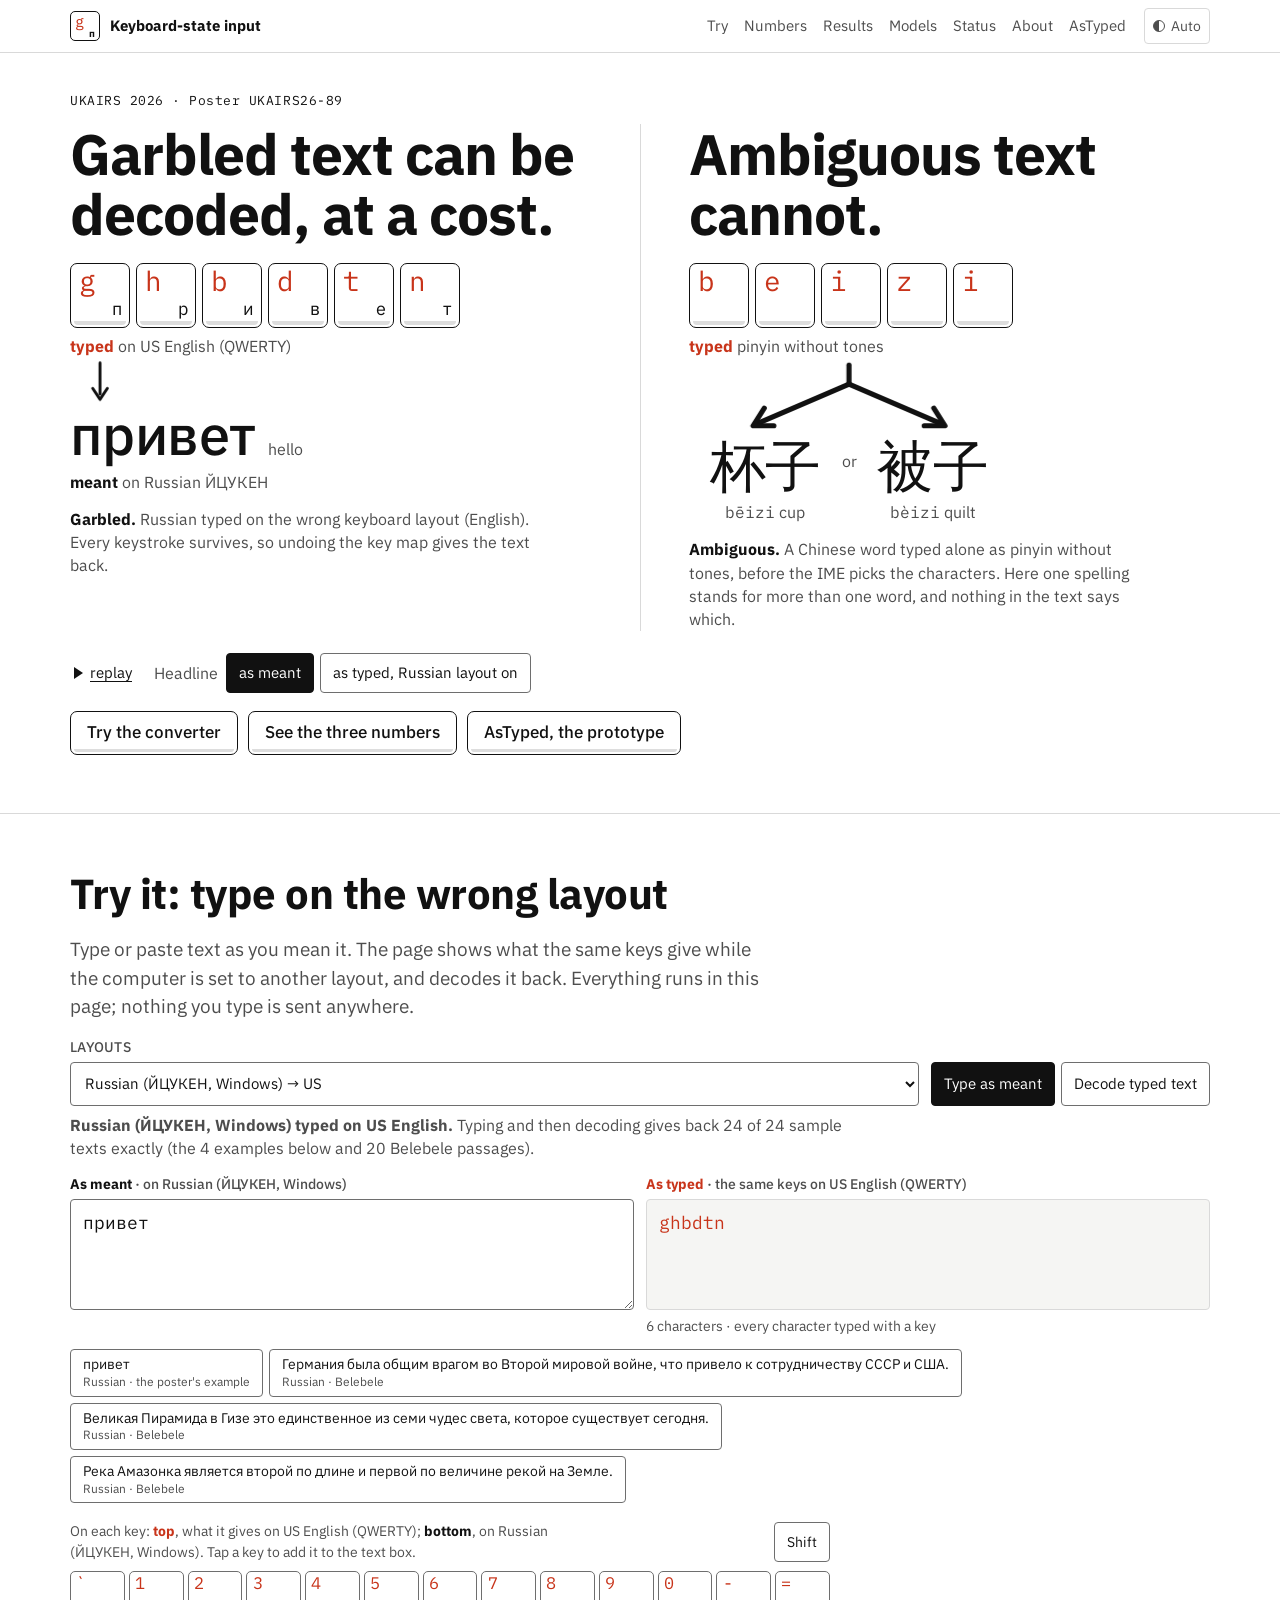
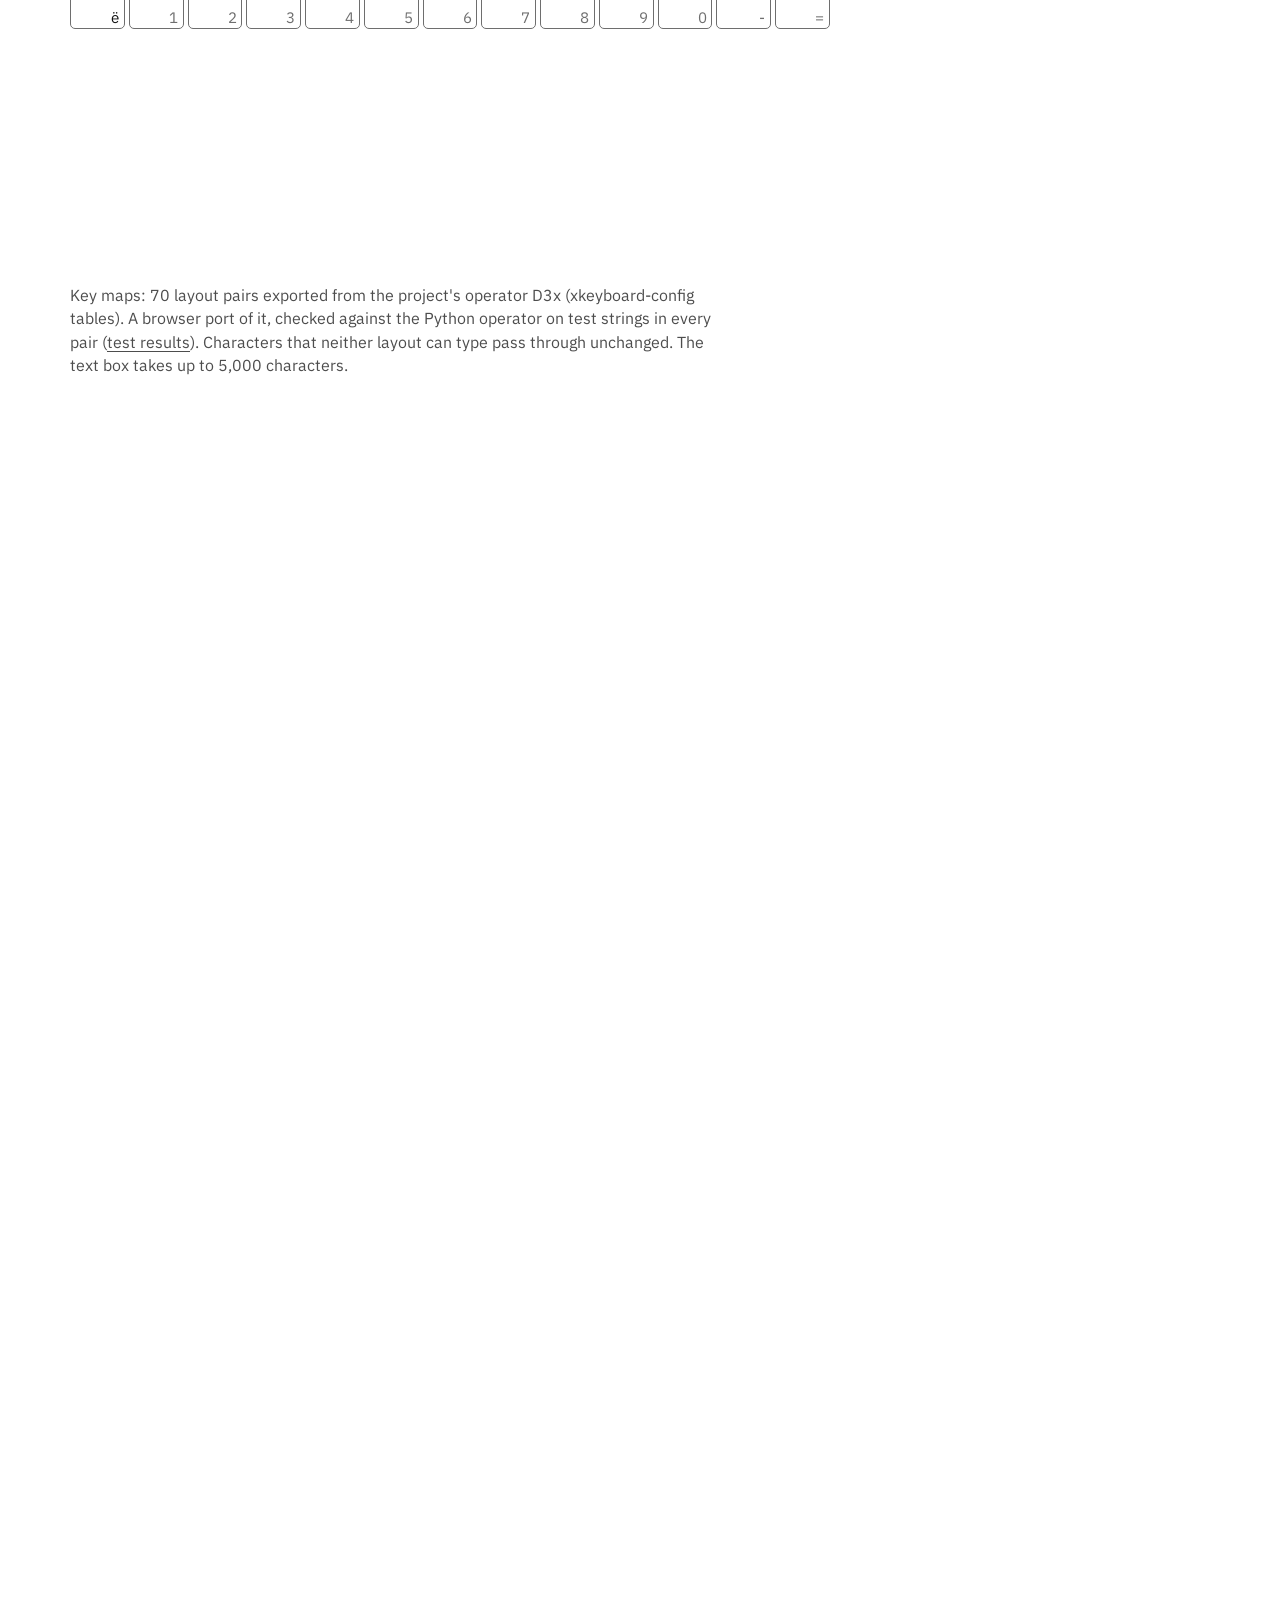
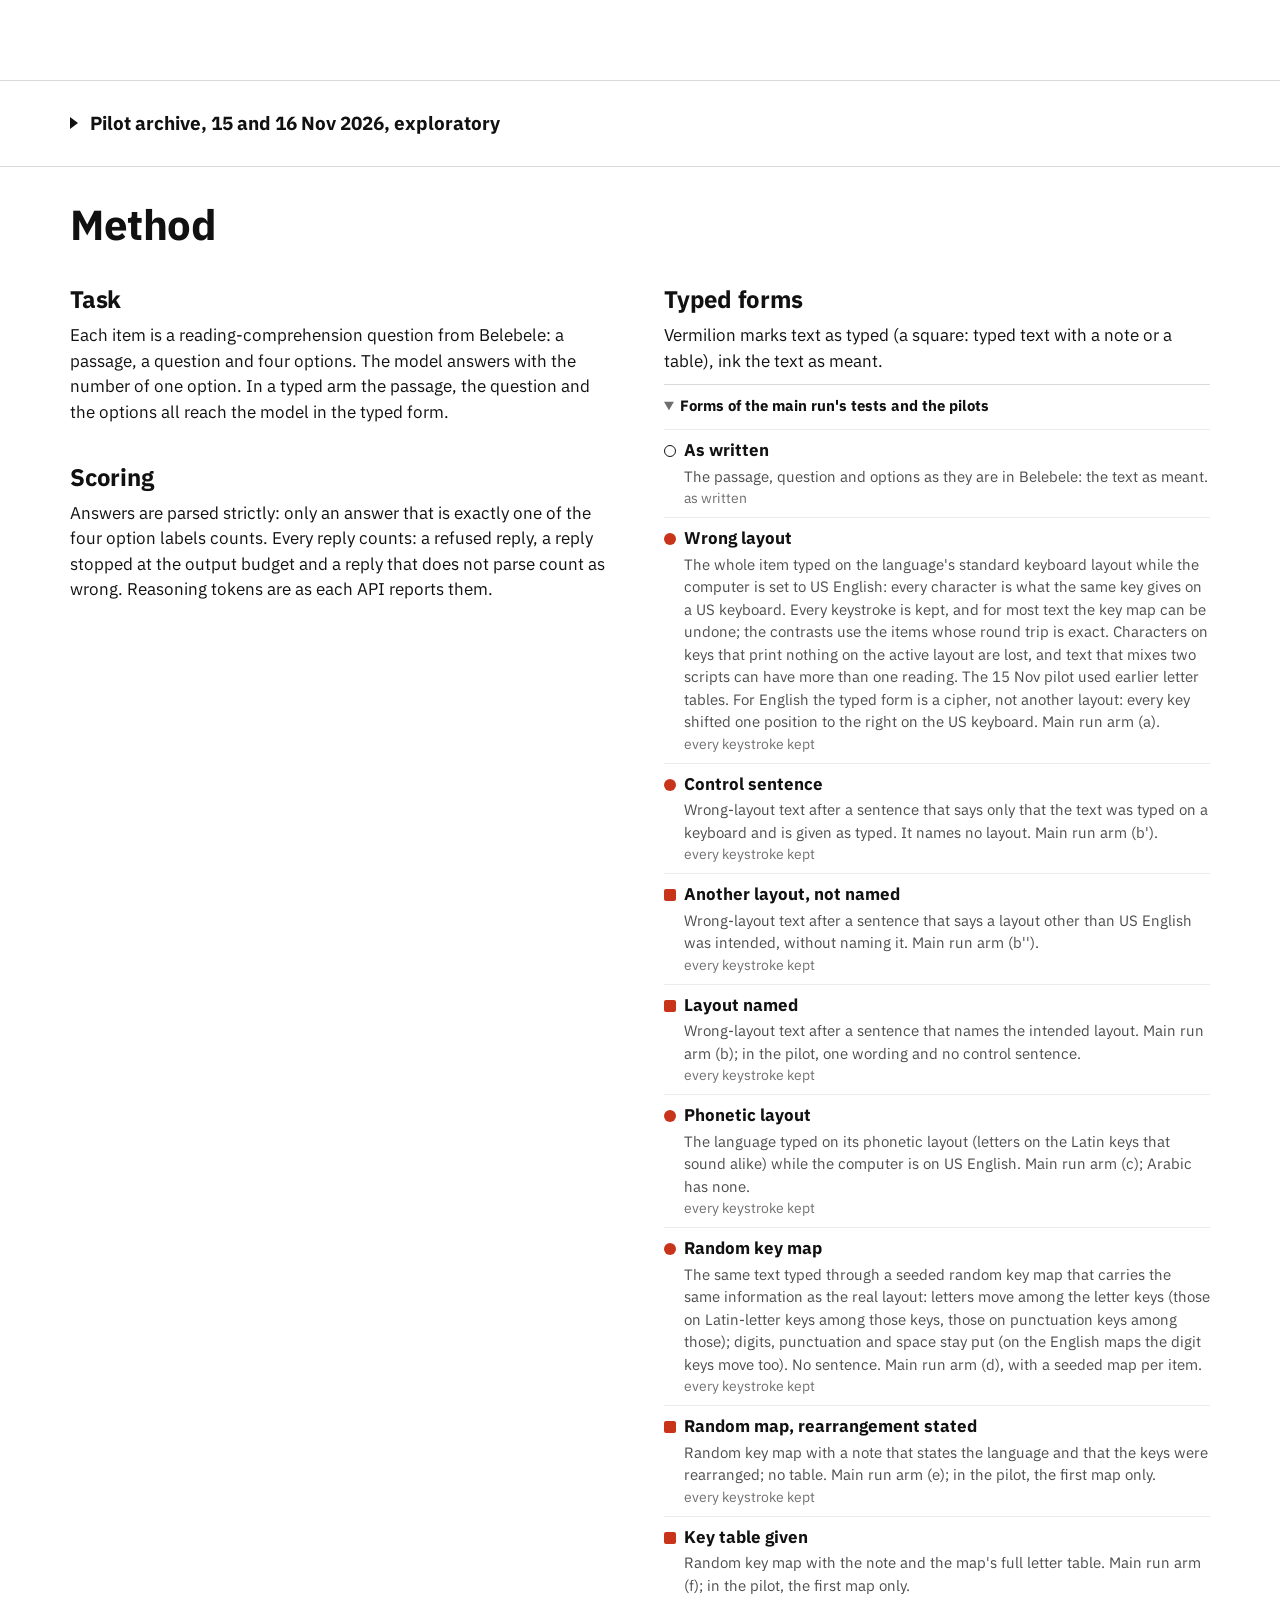
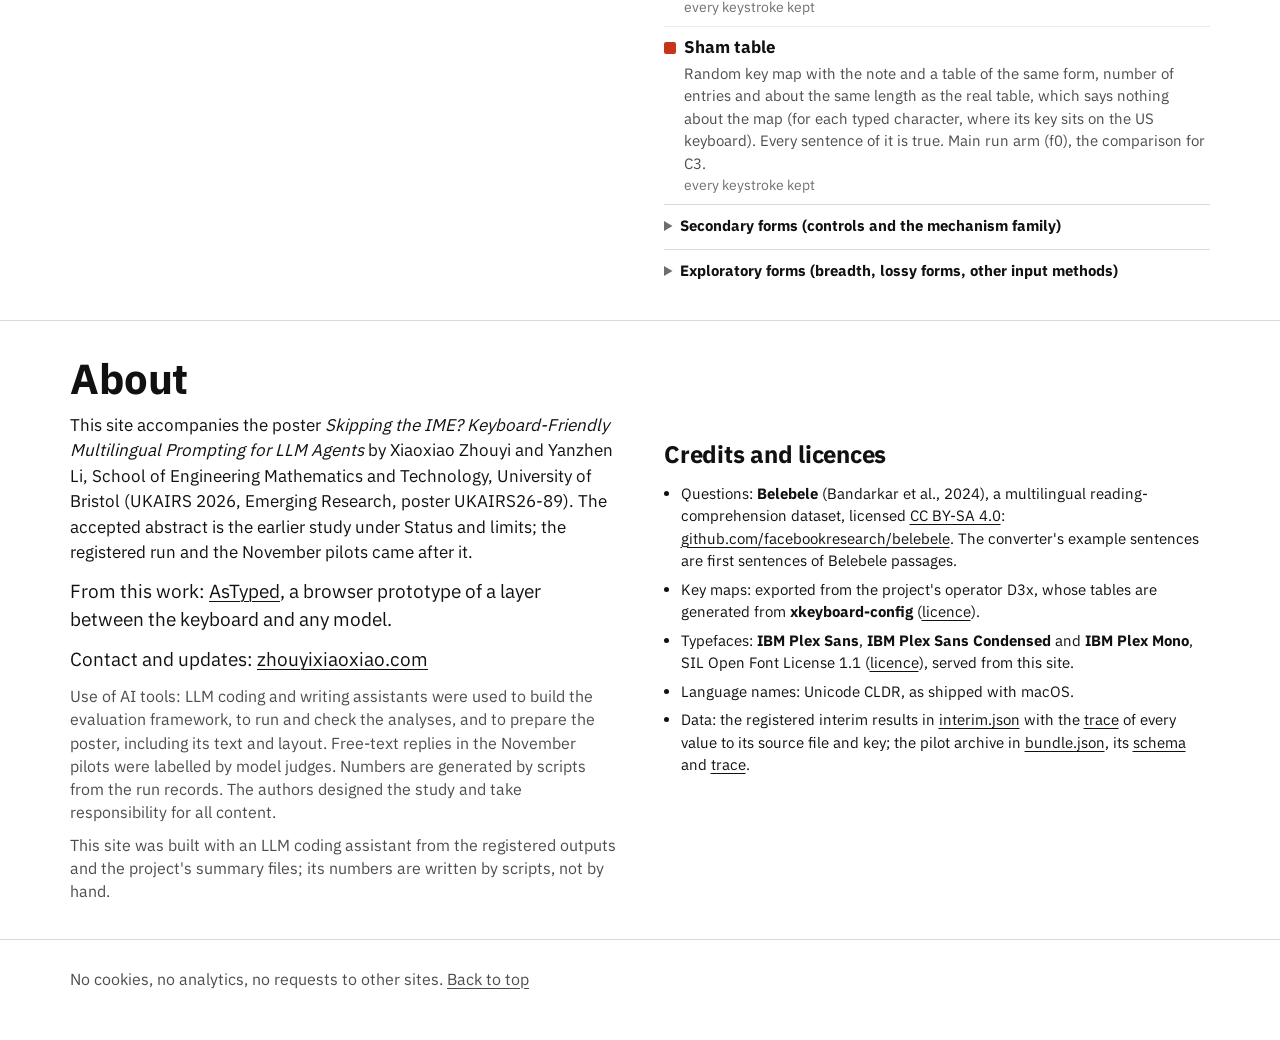
==== commit 86f0f721: "Link the poster page and the AsTyped page to each other" ====
--- a/index.html
+++ b/index.html
@@ -22,7 +22,7 @@
   <div class="bar-in">
     <a class="brand" href="#top" aria-label="Keyboard-state input: top of the page"><span class="brand-key" aria-hidden="true"><span class="bk-t">g</span><span class="bk-m" lang="ru">п</span></span><span class="brand-txt">Keyboard-state input</span></a>
     <nav class="nav" aria-label="Sections">
-      <a href="#try">Try</a><a href="#numbers">Numbers</a><a href="#results">Results</a><a href="#models">Models</a><a href="#status">Status</a><a href="#about">About</a>
+      <a href="#try">Try</a><a href="#numbers">Numbers</a><a href="#results">Results</a><a href="#models">Models</a><a href="#status">Status</a><a href="#about">About</a><a class="nav-ext" href="pitch/">AsTyped</a>
     </nav>
     <button type="button" class="theme-btn js-only" id="theme-btn" aria-label="Colour theme: follows the system">
       <span class="theme-ico" aria-hidden="true"></span><span class="theme-txt">Auto</span>
@@ -71,7 +71,7 @@
       </div>
     </div>
     <p class="hl-note" id="hl-note" hidden>The headline as typed: the same keys, pressed while the computer is set to the Russian layout. Nothing is lost; the converter below undoes it.</p>
-    <p class="jump"><a href="#try">Try the converter</a> <a href="#numbers">See the three numbers</a></p>
+    <p class="jump"><a href="#try">Try the converter</a> <a href="#numbers">See the three numbers</a> <a href="pitch/">AsTyped, the prototype</a></p>
   </div>
 </section>
 
@@ -185,7 +185,7 @@
       <p class="fa-detail rs-detail" id="rs-detail" role="status" hidden></p>
       <figcaption id="rs-cap" class="figcap">Position: % correct, one call per item. Ring: reasoning off. Dot: reasoning on, one per level, joined. Tick: the same items in the original text. Whisker: 95% Wilson interval. Dashed line: chance (25%). <span class="js-only">Tap, hover or focus a point for its counts.</span></figcaption>
     </figure>
-    <div data-v4="roster-notes"><p class="small rs-print">Outside the registration: an exploratory roster, no test. Each point is 25 items, one call each; 20 where more than a fifth of the first 20 prompts were refused and the run stopped that cell there; the same items in every row; a reply without an answer counts as wrong; whiskers are 95% Wilson intervals.</p><p class="small rs-print">Of the 377 cells, 107 come from the registered table and 270 from the supplement run on 23 Nov 2026, after the interim results had been read; the table and each point name the source and the run.</p><p class="small rs-print">In the registered core runs, with 100 items, GPT-6.2 Sol at low and Claude Opus 5.5 at low are at 40% and 40% on Armenian wrong-layout text (original 95% and 96%); interim.</p><p class="small rs-print">The levels xhigh and max were run in Russian only.</p><p class="small rs-print">Only runs that had finished are drawn; one supplement run (older GPT models with reasoning on) stopped at its cost limit before it finished and is left out; the data are of 23 Nov 2026, 12:43 UTC.</p></div>
+    <div data-v4="roster-notes"><p class="small rs-print">Outside the registration: an exploratory roster, no test. Each point is 25 items, one call each; 20 where 4 or more of the first 20 prompts were refused and the run stopped that cell there; the same items in every row; a reply without an answer counts as wrong; whiskers are 95% Wilson intervals.</p><p class="small rs-print">Of the 377 cells, 107 come from the registered table and 270 from the supplement run on 23 Nov 2026, after the interim results had been read; the table and each point name the source and the run.</p><p class="small rs-print">In the registered core runs, with 100 items, GPT-6.2 Sol at low and Claude Opus 5.5 at low are at 40% and 40% on Armenian wrong-layout text (original 95% and 96%); interim.</p><p class="small rs-print">The levels xhigh and max were run in Russian only.</p><p class="small rs-print">Only runs that had finished are drawn; one supplement run (older GPT models with reasoning on) stopped at its cost limit before it finished and is left out; the data are of 23 Nov 2026, 12:43 UTC.</p></div>
     <div data-v4="roster-table"><details class="tbl rs-tbl" id="models-table"><summary>Models as a table (377 cells)</summary><div class="rs-tbl-in"><table class="dtable stack rs-table"><caption>Every finished cell of the roster; a reply without an answer counts as wrong</caption><thead><tr><th scope="col">model</th><th scope="col">reasoning</th><th scope="col">language</th><th scope="col">text</th><th scope="col" class="n">correct</th><th scope="col" class="n">%</th><th scope="col" class="n">95% Wilson</th><th scope="col" class="n">refused</th><th scope="col" class="n">no answer, other</th><th scope="col">source and run</th></tr></thead><tbody><tr class="rs-r"><th scope="row" data-label="model"><code class="mid">gpt-6.2-astra</code></th><td data-label="reasoning">low</td><td data-label="language">Hebrew</td><td data-label="text">wrong-layout text alone</td><td class="n" data-label="correct"><span class="num">22 of 25</span></td><td class="n" data-label="%"><span class="num">88%</span></td><td class="n" data-label="95% Wilson"><span class="num">70.0–95.8%</span></td><td class="n" data-label="refused"><span class="num">0</span></td><td class="n" data-label="no answer, other"><span class="num">0</span></td><td data-label="source">supplement, 23 Nov 2026<span class="rs-run"><code>supp_roster_gpt62_reason</code></span></td></tr><tr class="rs-r"><th scope="row" data-label="model"><code class="mid">gpt-6.2-astra</code></th><td data-label="reasoning">high</td><td data-label="language">Hebrew</td><td data-label="text">wrong-layout text alone</td><td class="n" data-label="correct"><span class="num">22 of 25</span></td><td class="n" data-label="%"><span class="num">88%</span></td><td class="n" data-label="95% Wilson"><span class="num">70.0–95.8%</span></td><td class="n" data-label="refused"><span class="num">0</span></td><td class="n" data-label="no answer, other"><span class="num">0</span></td><td data-label="source">supplement, 23 Nov 2026<span class="rs-run"><code>supp_roster_gpt62_reason</code></span></td></tr><tr class="rs-r"><th scope="row" data-label="model"><code class="mid">gpt-6.2-astra</code></th><td data-label="reasoning">low</td><td data-label="language">Hebrew</td><td data-label="text">wrong-layout text, layout named</td><td class="n" data-label="correct"><span class="num">21 of 25</span></td><td class="n" data-label="%"><span class="num">84%</span></td><td class="n" data-label="95% Wilson"><span class="num">65.3–93.6%</span></td><td class="n" data-label="refused"><span class="num">0</span></td><td class="n" data-label="no answer, other"><span class="num">0</span></td><td data-label="source">supplement, 23 Nov 2026<span class="rs-run"><code>supp_roster_gpt62_reason</code></span></td></tr><tr class="rs-r"><th scope="row" data-label="model"><code class="mid">gpt-6.2-astra</code></th><td data-label="reasoning">high</td><td data-label="language">Hebrew</td><td data-label="text">wrong-layout text, layout named</td><td class="n" data-label="correct"><span class="num">21 of 25</span></td><td class="n" data-label="%"><span class="num">84%</span></td><td class="n" data-label="95% Wilson"><span class="num">65.3–93.6%</span></td><td class="n" data-label="refused"><span class="num">0</span></td><td class="n" data-label="no answer, other"><span class="num">0</span></td><td data-label="source">supplement, 23 Nov 2026<span class="rs-run"><code>supp_roster_gpt62_reason</code></span></td></tr><tr class="rs-r"><th scope="row" data-label="model"><code class="mid">gpt-6.2-astra</code></th><td data-label="reasoning">low</td><td data-label="language">Hebrew</td><td data-label="text">original text</td><td class="n" data-label="correct"><span class="num">21 of 25</span></td><td class="n" data-label="%"><span class="num">84%</span></td><td class="n" data-label="95% Wilson"><span class="num">65.3–93.6%</span></td><td class="n" data-label="refused"><span class="num">0</span></td><td class="n" data-label="no answer, other"><span class="num">0</span></td><td data-label="source">supplement, 23 Nov 2026<span class="rs-run"><code>supp_roster_gpt62_reason</code></span></td></tr><tr class="rs-r"><th scope="row" data-label="model"><code class="mid">gpt-6.2-astra</code></th><td data-label="reasoning">high</td><td data-label="language">Hebrew</td><td data-label="text">original text</td><td class="n" data-label="correct"><span class="num">22 of 25</span></td><td class="n" data-label="%"><span class="num">88%</span></td><td class="n" data-label="95% Wilson"><span class="num">70.0–95.8%</span></td><td class="n" data-label="refused"><span class="num">0</span></td><td class="n" data-label="no answer, other"><span class="num">0</span></td><td data-label="source">supplement, 23 Nov 2026<span class="rs-run"><code>supp_roster_gpt62_reason</code></span></td></tr><tr class="rs-r"><th scope="row" data-label="model"><code class="mid">gpt-6.2-astra</code></th><td data-label="reasoning">low</td><td data-label="language">Armenian</td><td data-label="text">wrong-layout text alone</td><td class="n" data-label="correct"><span class="num">14 of 25</span></td><td class="n" data-label="%"><span class="num">56%</span></td><td class="n" data-label="95% Wilson"><span class="num">37.1–73.3%</span></td><td class="n" data-label="refused"><span class="num">0</span></td><td class="n" data-label="no answer, other"><span class="num">0</span></td><td data-label="source">supplement, 23 Nov 2026<span class="rs-run"><code>supp_roster_hye_gpt62</code></span></td></tr><tr class="rs-r"><th scope="row" data-label="model"><code class="mid">gpt-6.2-astra</code></th><td data-label="reasoning">high</td><td data-label="language">Armenian</td><td data-label="text">wrong-layout text alone</td><td class="n" data-label="correct"><span class="num">21 of 25</span></td><td class="n" data-label="%"><span class="num">84%</span></td><td class="n" data-label="95% Wilson"><span class="num">65.3–93.6%</span></td><td class="n" data-label="refused"><span class="num">0</span></td><td class="n" data-label="no answer, other"><span class="num">0</span></td><td data-label="source">supplement, 23 Nov 2026<span class="rs-run"><code>supp_roster_hye_gpt62</code></span></td></tr><tr class="rs-r"><th scope="row" data-label="model"><code class="mid">gpt-6.2-astra</code></th><td data-label="reasoning">low</td><td data-label="language">Armenian</td><td data-label="text">wrong-layout text, layout named</td><td class="n" data-label="correct"><span class="num">21 of 25</span></td><td class="n" data-label="%"><span class="num">84%</span></td><td class="n" data-label="95% Wilson"><span class="num">65.3–93.6%</span></td><td class="n" data-label="refused"><span class="num">0</span></td><td class="n" data-label="no answer, other"><span class="num">0</span></td><td data-label="source">supplement, 23 Nov 2026<span class="rs-run"><code>supp_roster_hye_gpt62</code></span></td></tr><tr class="rs-r"><th scope="row" data-label="model"><code class="mid">gpt-6.2-astra</code></th><td data-label="reasoning">high</td><td data-label="language">Armenian</td><td data-label="text">wrong-layout text, layout named</td><td class="n" data-label="correct"><span class="num">21 of 25</span></td><td class="n" data-label="%"><span class="num">84%</span></td><td class="n" data-label="95% Wilson"><span class="num">65.3–93.6%</span></td><td class="n" data-label="refused"><span class="num">0</span></td><td class="n" data-label="no answer, other"><span class="num">0</span></td><td data-label="source">supplement, 23 Nov 2026<span class="rs-run"><code>supp_roster_hye_gpt62</code></span></td></tr><tr class="rs-r"><th scope="row" data-label="model"><code class="mid">gpt-6.2-astra</code></th><td data-label="reasoning">low</td><td data-label="language">Armenian</td><td data-label="text">original text</td><td class="n" data-label="correct"><span class="num">23 of 25</span></td><td class="n" data-label="%"><span class="num">92%</span></td><td class="n" data-label="95% Wilson"><span class="num">75.0–97.8%</span></td><td class="n" data-label="refused"><span class="num">0</span></td><td class="n" data-label="no answer, other"><span class="num">0</span></td><td data-label="source">supplement, 23 Nov 2026<span class="rs-run"><code>supp_roster_hye_gpt62</code></span></td></tr><tr class="rs-r"><th scope="row" data-label="model"><code class="mid">gpt-6.2-astra</code></th><td data-label="reasoning">high</td><td data-label="language">Armenian</td><td data-label="text">original text</td><td class="n" data-label="correct"><span class="num">23 of 25</span></td><td class="n" data-label="%"><span class="num">92%</span></td><td class="n" data-label="95% Wilson"><span class="num">75.0–97.8%</span></td><td class="n" data-label="refused"><span class="num">0</span></td><td class="n" data-label="no answer, other"><span class="num">0</span></td><td data-label="source">supplement, 23 Nov 2026<span class="rs-run"><code>supp_roster_hye_gpt62</code></span></td></tr><tr class="rs-r"><th scope="row" data-label="model"><code class="mid">gpt-6.2-astra</code></th><td data-label="reasoning">low</td><td data-label="language">Russian</td><td data-label="text">wrong-layout text alone</td><td class="n" data-label="correct"><span class="num">21 of 25</span></td><td class="n" data-label="%"><span class="num">84%</span></td><td class="n" data-label="95% Wilson"><span class="num">65.3–93.6%</span></td><td class="n" data-label="refused"><span class="num">0</span></td><td class="n" data-label="no answer, other"><span class="num">0</span></td><td data-label="source">supplement, 23 Nov 2026<span class="rs-run"><code>supp_roster_gpt62_reason</code></span></td></tr><tr class="rs-r"><th scope="row" data-label="model"><code class="mid">gpt-6.2-astra</code></th><td data-label="reasoning">high</td><td data-label="language">Russian</td><td data-label="text">wrong-layout text alone</td><td class="n" data-label="correct"><span class="num">21 of 25</span></td><td class="n" data-label="%"><span class="num">84%</span></td><td class="n" data-label="95% Wilson"><span class="num">65.3–93.6%</span></td><td class="n" data-label="refused"><span class="num">0</span></td><td class="n" data-label="no answer, other"><span class="num">0</span></td><td data-label="source">supplement, 23 Nov 2026<span class="rs-run"><code>supp_roster_gpt62_reason</code></span></td></tr><tr class="rs-r"><th scope="row" data-label="model"><code class="mid">gpt-6.2-astra</code></th><td data-label="reasoning">xhigh</td><td data-label="language">Russian</td><td data-label="text">wrong-layout text alone</td><td class="n" data-label="correct"><span class="num">21 of 25</span></td><td class="n" data-label="%"><span class="num">84%</span></td><td class="n" data-label="95% Wilson"><span class="num">65.3–93.6%</span></td><td class="n" data-label="refused"><span class="num">0</span></td><td class="n" data-label="no answer, other"><span class="num">0</span></td><td data-label="source">supplement, 23 Nov 2026<span class="rs-run"><code>supp_roster_gpt62_abovehigh</code></span></td></tr><tr class="rs-r"><th scope="row" data-label="model"><code class="mid">gpt-6.2-astra</code></th><td data-label="reasoning">max</td><td data-label="language">Russian</td><td data-label="text">wrong-layout text alone</td><td class="n" data-label="correct"><span class="num">21 of 25</span></td><td class="n" data-label="%"><span class="num">84%</span></td><td class="n" data-label="95% Wilson"><span class="num">65.3–93.6%</span></td><td class="n" data-label="refused"><span class="num">0</span></td><td class="n" data-label="no answer, other"><span class="num">0</span></td><td data-label="source">supplement, 23 Nov 2026<span class="rs-run"><code>supp_roster_gpt62_abovehigh</code></span></td></tr><tr class="rs-r"><th scope="row" data-label="model"><code class="mid">gpt-6.2-astra</code></th><td data-label="reasoning">low</td><td data-label="language">Russian</td><td data-label="text">wrong-layout text, layout named</td><td class="n" data-label="correct"><span class="num">21 of 25</span></td><td class="n" data-label="%"><span class="num">84%</span></td><td class="n" data-label="95% Wilson"><span class="num">65.3–93.6%</span></td><td class="n" data-label="refused"><span class="num">0</span></td><td class="n" data-label="no answer, other"><span class="num">0</span></td><td data-label="source">supplement, 23 Nov 2026<span class="rs-run"><code>supp_roster_gpt62_reason</code></span></td></tr><tr class="rs-r"><th scope="row" data-label="model"><code class="mid">gpt-6.2-astra</code></th><td data-label="reasoning">high</td><td data-label="language">Russian</td><td data-label="text">wrong-layout text, layout named</td><td class="n" data-label="correct"><span class="num">21 of 25</span></td><td class="n" data-label="%"><span class="num">84%</span></td><td class="n" data-label="95% Wilson"><span class="num">65.3–93.6%</span></td><td class="n" data-label="refused"><span class="num">0</span></td><td class="n" data-label="no answer, other"><span class="num">0</span></td><td data-label="source">supplement, 23 Nov 2026<span class="rs-run"><code>supp_roster_gpt62_reason</code></span></td></tr><tr class="rs-r"><th scope="row" data-label="model"><code class="mid">gpt-6.2-astra</code></th><td data-label="reasoning">low</td><td data-label="language">Russian</td><td data-label="text">original text</td><td class="n" data-label="correct"><span class="num">21 of 25</span></td><td class="n" data-label="%"><span class="num">84%</span></td><td class="n" data-label="95% Wilson"><span class="num">65.3–93.6%</span></td><td class="n" data-label="refused"><span class="num">0</span></td><td class="n" data-label="no answer, other"><span class="num">0</span></td><td data-label="source">supplement, 23 Nov 2026<span class="rs-run"><code>supp_roster_gpt62_reason</code></span></td></tr><tr class="rs-r"><th scope="row" data-label="model"><code class="mid">gpt-6.2-astra</code></th><td data-label="reasoning">high</td><td data-label="language">Russian</td><td data-label="text">original text</td><td class="n" data-label="correct"><span class="num">21 of 25</span></td><td class="n" data-label="%"><span class="num">84%</span></td><td class="n" data-label="95% Wilson"><span class="num">65.3–93.6%</span></td><td class="n" data-label="refused"><span class="num">0</span></td><td class="n" data-label="no answer, other"><span class="num">0</span></td><td data-label="source">supplement, 23 Nov 2026<span class="rs-run"><code>supp_roster_gpt62_reason</code></span></td></tr><tr class="rs-r"><th scope="row" data-label="model"><code class="mid">gpt-6.2-astra</code></th><td data-label="reasoning">xhigh</td><td data-label="language">Russian</td><td data-label="text">original text</td><td class="n" data-label="correct"><span class="num">21 of 25</span></td><td class="n" data-label="%"><span class="num">84%</span></td><td class="n" data-label="95% Wilson"><span class="num">65.3–93.6%</span></td><td class="n" data-label="refused"><span class="num">0</span></td><td class="n" data-label="no answer, other"><span class="num">0</span></td><td data-label="source">supplement, 23 Nov 2026<span class="rs-run"><code>supp_roster_gpt62_abovehigh</code></span></td></tr><tr class="rs-r"><th scope="row" data-label="model"><code class="mid">gpt-6.2-astra</code></th><td data-label="reasoning">max</td><td data-label="language">Russian</td><td data-label="text">original text</td><td class="n" data-label="correct"><span class="num">21 of 25</span></td><td class="n" data-label="%"><span class="num">84%</span></td><td class="n" data-label="95% Wilson"><span class="num">65.3–93.6%</span></td><td class="n" data-label="refused"><span class="num">0</span></td><td class="n" data-label="no answer, other"><span class="num">0</span></td><td data-label="source">supplement, 23 Nov 2026<span class="rs-run"><code>supp_roster_gpt62_abovehigh</code></span></td></tr><tr class="rs-r"><th scope="row" data-label="model"><code class="mid">gpt-6.2-astra</code></th><td data-label="reasoning">low</td><td data-label="language">Arabic</td><td data-label="text">wrong-layout text alone</td><td class="n" data-label="correct"><span class="num">23 of 25</span></td><td class="n" data-label="%"><span class="num">92%</span></td><td class="n" data-label="95% Wilson"><span class="num">75.0–97.8%</span></td><td class="n" data-label="refused"><span class="num">0</span></td><td class="n" data-label="no answer, other"><span class="num">0</span></td><td data-label="source">supplement, 23 Nov 2026<span class="rs-run"><code>supp_roster_arb_gpt62</code></span></td></tr><tr class="rs-r"><th scope="row" data-label="model"><code class="mid">gpt-6.2-astra</code></th><td data-label="reasoning">high</td><td data-label="language">Arabic</td><td data-label="text">wrong-layout text alone</td><td class="n" data-label="correct"><span class="num">23 of 25</span></td><td class="n" data-label="%"><span class="num">92%</span></td><td class="n" data-label="95% Wilson"><span class="num">75.0–97.8%</span></td><td class="n" data-label="refused"><span class="num">0</span></td><td class="n" data-label="no answer, other"><span class="num">0</span></td><td data-label="source">supplement, 23 Nov 2026<span class="rs-run"><code>supp_roster_arb_gpt62</code></span></td></tr><tr class="rs-r"><th scope="row" data-label="model"><code class="mid">gpt-6.2-astra</code></th><td data-label="reasoning">low</td><td data-label="language">Arabic</td><td data-label="text">wrong-layout text, layout named</td><td class="n" data-label="correct"><span class="num">23 of 25</span></td><td class="n" data-label="%"><span class="num">92%</span></td><td class="n" data-label="95% Wilson"><span class="num">75.0–97.8%</span></td><td class="n" data-label="refused"><span class="num">0</span></td><td class="n" data-label="no answer, other"><span class="num">0</span></td><td data-label="source">supplement, 23 Nov 2026<span class="rs-run"><code>supp_roster_arb_gpt62</code></span></td></tr><tr class="rs-r"><th scope="row" data-label="model"><code class="mid">gpt-6.2-astra</code></th><td data-label="reasoning">high</td><td data-label="language">Arabic</td><td data-label="text">wrong-layout text, layout named</td><td class="n" data-label="correct"><span class="num">23 of 25</span></td><td class="n" data-label="%"><span class="num">92%</span></td><td class="n" data-label="95% Wilson"><span class="num">75.0–97.8%</span></td><td class="n" data-label="refused"><span class="num">0</span></td><td class="n" data-label="no answer, other"><span class="num">0</span></td><td data-label="source">supplement, 23 Nov 2026<span class="rs-run"><code>supp_roster_arb_gpt62</code></span></td></tr><tr class="rs-r"><th scope="row" data-label="model"><code class="mid">gpt-6.2-astra</code></th><td data-label="reasoning">low</td><td data-label="language">Arabic</td><td data-label="text">original text</td><td class="n" data-label="correct"><span class="num">23 of 25</span></td><td class="n" data-label="%"><span class="num">92%</span></td><td class="n" data-label="95% Wilson"><span class="num">75.0–97.8%</span></td><td class="n" data-label="refused"><span class="num">0</span></td><td class="n" data-label="no answer, other"><span class="num">0</span></td><td data-label="source">supplement, 23 Nov 2026<span class="rs-run"><code>supp_roster_arb_gpt62</code></span></td></tr><tr class="rs-r"><th scope="row" data-label="model"><code class="mid">gpt-6.2-astra</code></th><td data-label="reasoning">high</td><td data-label="language">Arabic</td><td data-label="text">original text</td><td class="n" data-label="correct"><span class="num">23 of 25</span></td><td class="n" data-label="%"><span class="num">92%</span></td><td class="n" data-label="95% Wilson"><span class="num">75.0–97.8%</span></td><td class="n" data-label="refused"><span class="num">0</span></td><td class="n" data-label="no answer, other"><span class="num">0</span></td><td data-label="source">supplement, 23 Nov 2026<span class="rs-run"><code>supp_roster_arb_gpt62</code></span></td></tr><tr class="rs-r"><th scope="row" data-label="model"><code class="mid">gpt-6.2-sol</code></th><td data-label="reasoning">low</td><td data-label="language">Hebrew</td><td data-label="text">wrong-layout text alone</td><td class="n" data-label="correct"><span class="num">14 of 25</span></td><td class="n" data-label="%"><span class="num">56%</span></td><td class="n" data-label="95% Wilson"><span class="num">37.1–73.3%</span></td><td class="n" data-label="refused"><span class="num">0</span></td><td class="n" data-label="no answer, other"><span class="num">0</span></td><td data-label="source">registered table<span class="rs-run"><code>e2b_core_openai_reason</code></span></td></tr><tr class="rs-r"><th scope="row" data-label="model"><code class="mid">gpt-6.2-sol</code></th><td data-label="reasoning">medium</td><td data-label="language">Hebrew</td><td data-label="text">wrong-layout text alone</td><td class="n" data-label="correct"><span class="num">14 of 25</span></td><td class="n" data-label="%"><span class="num">56%</span></td><td class="n" data-label="95% Wilson"><span class="num">37.1–73.3%</span></td><td class="n" data-label="refused"><span class="num">0</span></td><td class="n" data-label="no answer, other"><span class="num">0</span></td><td data-label="source">supplement, 23 Nov 2026<span class="rs-run"><code>supp_roster_gpt62_reason</code></span></td></tr><tr class="rs-r"><th scope="row" data-label="model"><code class="mid">gpt-6.2-sol</code></th><td data-label="reasoning">high</td><td data-label="language">Hebrew</td><td data-label="text">wrong-layout text alone</td><td class="n" data-label="correct"><span class="num">14 of 25</span></td><td class="n" data-label="%"><span class="num">56%</span></td><td class="n" data-label="95% Wilson"><span class="num">37.1–73.3%</span></td><td class="n" data-label="refused"><span class="num">0</span></td><td class="n" data-label="no answer, other"><span class="num">0</span></td><td data-label="source">supplement, 23 Nov 2026<span class="rs-run"><code>supp_roster_gpt62_reason</code></span></td></tr><tr class="rs-r"><th scope="row" data-label="model"><code class="mid">gpt-6.2-sol</code></th><td data-label="reasoning">low</td><td data-label="language">Hebrew</td><td data-label="text">wrong-layout text, layout named</td><td class="n" data-label="correct"><span class="num">22 of 25</span></td><td class="n" data-label="%"><span class="num">88%</span></td><td class="n" data-label="95% Wilson"><span class="num">70.0–95.8%</span></td><td class="n" data-label="refused"><span class="num">0</span></td><td class="n" data-label="no answer, other"><span class="num">0</span></td><td data-label="source">registered table<span class="rs-run"><code>e2b_core_openai_reason</code></span></td></tr><tr class="rs-r"><th scope="row" data-label="model"><code class="mid">gpt-6.2-sol</code></th><td data-label="reasoning">medium</td><td data-label="language">Hebrew</td><td data-label="text">wrong-layout text, layout named</td><td class="n" data-label="correct"><span class="num">22 of 25</span></td><td class="n" data-label="%"><span class="num">88%</span></td><td class="n" data-label="95% Wilson"><span class="num">70.0–95.8%</span></td><td class="n" data-label="refused"><span class="num">0</span></td><td class="n" data-label="no answer, other"><span class="num">0</span></td><td data-label="source">supplement, 23 Nov 2026<span class="rs-run"><code>supp_roster_gpt62_reason</code></span></td></tr><tr class="rs-r"><th scope="row" data-label="model"><code class="mid">gpt-6.2-sol</code></th><td data-label="reasoning">high</td><td data-label="language">Hebrew</td><td data-label="text">wrong-layout text, layout named</td><td class="n" data-label="correct"><span class="num">22 of 25</span></td><td class="n" data-label="%"><span class="num">88%</span></td><td class="n" data-label="95% Wilson"><span class="num">70.0–95.8%</span></td><td class="n" data-label="refused"><span class="num">0</span></td><td class="n" data-label="no answer, other"><span class="num">0</span></td><td data-label="source">supplement, 23 Nov 2026<span class="rs-run"><code>supp_roster_gpt62_reason</code></span></td></tr><tr class="rs-r"><th scope="row" data-label="model"><code class="mid">gpt-6.2-sol</code></th><td data-label="reasoning">low</td><td data-label="language">Hebrew</td><td data-label="text">original text</td><td class="n" data-label="correct"><span class="num">22 of 25</span></td><td class="n" data-label="%"><span class="num">88%</span></td><td class="n" data-label="95% Wilson"><span class="num">70.0–95.8%</span></td><td class="n" data-label="refused"><span class="num">0</span></td><td class="n" data-label="no answer, other"><span class="num">0</span></td><td data-label="source">registered table<span class="rs-run"><code>e2b_core_openai_reason</code></span></td></tr><tr class="rs-r"><th scope="row" data-label="model"><code class="mid">gpt-6.2-sol</code></th><td data-label="reasoning">medium</td><td data-label="language">Hebrew</td><td data-label="text">original text</td><td class="n" data-label="correct"><span class="num">22 of 25</span></td><td class="n" data-label="%"><span class="num">88%</span></td><td class="n" data-label="95% Wilson"><span class="num">70.0–95.8%</span></td><td class="n" data-label="refused"><span class="num">0</span></td><td class="n" data-label="no answer, other"><span class="num">0</span></td><td data-label="source">supplement, 23 Nov 2026<span class="rs-run"><code>supp_roster_gpt62_reason</code></span></td></tr><tr class="rs-r"><th scope="row" data-label="model"><code class="mid">gpt-6.2-sol</code></th><td data-label="reasoning">high</td><td data-label="language">Hebrew</td><td data-label="text">original text</td><td class="n" data-label="correct"><span class="num">22 of 25</span></td><td class="n" data-label="%"><span class="num">88%</span></td><td class="n" data-label="95% Wilson"><span class="num">70.0–95.8%</span></td><td class="n" data-label="refused"><span class="num">0</span></td><td class="n" data-label="no answer, other"><span class="num">0</span></td><td data-label="source">supplement, 23 Nov 2026<span class="rs-run"><code>supp_roster_gpt62_reason</code></span></td></tr><tr class="rs-r"><th scope="row" data-label="model"><code class="mid">gpt-6.2-sol</code></th><td data-label="reasoning">low</td><td data-label="language">Armenian</td><td data-label="text">wrong-layout text alone</td><td class="n" data-label="correct"><span class="num">6 of 25</span></td><td class="n" data-label="%"><span class="num">24%</span></td><td class="n" data-label="95% Wilson"><span class="num">11.5–43.4%</span></td><td class="n" data-label="refused"><span class="num">0</span></td><td class="n" data-label="no answer, other"><span class="num">0</span></td><td data-label="source">registered table<span class="rs-run"><code>e2b_core_openai_reason</code></span></td></tr><tr class="rs-r"><th scope="row" data-label="model"><code class="mid">gpt-6.2-sol</code></th><td data-label="reasoning">medium</td><td data-label="language">Armenian</td><td data-label="text">wrong-layout text alone</td><td class="n" data-label="correct"><span class="num">9 of 25</span></td><td class="n" data-label="%"><span class="num">36%</span></td><td class="n" data-label="95% Wilson"><span class="num">20.2–55.5%</span></td><td class="n" data-label="refused"><span class="num">0</span></td><td class="n" data-label="no answer, other"><span class="num">0</span></td><td data-label="source">supplement, 23 Nov 2026<span class="rs-run"><code>supp_roster_hye_gpt62</code></span></td></tr><tr class="rs-r"><th scope="row" data-label="model"><code class="mid">gpt-6.2-sol</code></th><td data-label="reasoning">high</td><td data-label="language">Armenian</td><td data-label="text">wrong-layout text alone</td><td class="n" data-label="correct"><span class="num">11 of 25</span></td><td class="n" data-label="%"><span class="num">44%</span></td><td class="n" data-label="95% Wilson"><span class="num">26.7–62.9%</span></td><td class="n" data-label="refused"><span class="num">0</span></td><td class="n" data-label="no answer, other"><span class="num">0</span></td><td data-label="source">supplement, 23 Nov 2026<span class="rs-run"><code>supp_roster_hye_gpt62</code></span></td></tr><tr class="rs-r"><th scope="row" data-label="model"><code class="mid">gpt-6.2-sol</code></th><td data-label="reasoning">low</td><td data-label="language">Armenian</td><td data-label="text">wrong-layout text, layout named</td><td class="n" data-label="correct"><span class="num">14 of 25</span></td><td class="n" data-label="%"><span class="num">56%</span></td><td class="n" data-label="95% Wilson"><span class="num">37.1–73.3%</span></td><td class="n" data-label="refused"><span class="num">0</span></td><td class="n" data-label="no answer, other"><span class="num">0</span></td><td data-label="source">registered table<span class="rs-run"><code>e2b_core_openai_reason</code></span></td></tr><tr class="rs-r"><th scope="row" data-label="model"><code class="mid">gpt-6.2-sol</code></th><td data-label="reasoning">medium</td><td data-label="language">Armenian</td><td data-label="text">wrong-layout text, layout named</td><td class="n" data-label="correct"><span class="num">20 of 25</span></td><td class="n" data-label="%"><span class="num">80%</span></td><td class="n" data-label="95% Wilson"><span class="num">60.9–91.1%</span></td><td class="n" data-label="refused"><span class="num">0</span></td><td class="n" data-label="no answer, other"><span class="num">0</span></td><td data-label="source">supplement, 23 Nov 2026<span class="rs-run"><code>supp_roster_hye_gpt62</code></span></td></tr><tr class="rs-r"><th scope="row" data-label="model"><code class="mid">gpt-6.2-sol</code></th><td data-label="reasoning">high</td><td data-label="language">Armenian</td><td data-label="text">wrong-layout text, layout named</td><td class="n" data-label="correct"><span class="num">23 of 25</span></td><td class="n" data-label="%"><span class="num">92%</span></td><td class="n" data-label="95% Wilson"><span class="num">75.0–97.8%</span></td><td class="n" data-label="refused"><span class="num">0</span></td><td class="n" data-label="no answer, other"><span class="num">0</span></td><td data-label="source">supplement, 23 Nov 2026<span class="rs-run"><code>supp_roster_hye_gpt62</code></span></td></tr><tr class="rs-r"><th scope="row" data-label="model"><code class="mid">gpt-6.2-sol</code></th><td data-label="reasoning">low</td><td data-label="language">Armenian</td><td data-label="text">original text</td><td class="n" data-label="correct"><span class="num">23 of 25</span></td><td class="n" data-label="%"><span class="num">92%</span></td><td class="n" data-label="95% Wilson"><span class="num">75.0–97.8%</span></td><td class="n" data-label="refused"><span class="num">0</span></td><td class="n" data-label="no answer, other"><span class="num">0</span></td><td data-label="source">registered table<span class="rs-run"><code>e2b_core_openai_reason</code></span></td></tr><tr class="rs-r"><th scope="row" data-label="model"><code class="mid">gpt-6.2-sol</code></th><td data-label="reasoning">medium</td><td data-label="language">Armenian</td><td data-label="text">original text</td><td class="n" data-label="correct"><span class="num">23 of 25</span></td><td class="n" data-label="%"><span class="num">92%</span></td><td class="n" data-label="95% Wilson"><span class="num">75.0–97.8%</span></td><td class="n" data-label="refused"><span class="num">0</span></td><td class="n" data-label="no answer, other"><span class="num">0</span></td><td data-label="source">supplement, 23 Nov 2026<span class="rs-run"><code>supp_roster_hye_gpt62</code></span></td></tr><tr class="rs-r"><th scope="row" data-label="model"><code class="mid">gpt-6.2-sol</code></th><td data-label="reasoning">high</td><td data-label="language">Armenian</td><td data-label="text">original text</td><td class="n" data-label="correct"><span class="num">23 of 25</span></td><td class="n" data-label="%"><span class="num">92%</span></td><td class="n" data-label="95% Wilson"><span class="num">75.0–97.8%</span></td><td class="n" data-label="refused"><span class="num">0</span></td><td class="n" data-label="no answer, other"><span class="num">0</span></td><td data-label="source">supplement, 23 Nov 2026<span class="rs-run"><code>supp_roster_hye_gpt62</code></span></td></tr><tr class="rs-r"><th scope="row" data-label="model"><code class="mid">gpt-6.2-sol</code></th><td data-label="reasoning">low</td><td data-label="language">Russian</td><td data-label="text">wrong-layout text alone</td><td class="n" data-label="correct"><span class="num">21 of 25</span></td><td class="n" data-label="%"><span class="num">84%</span></td><td class="n" data-label="95% Wilson"><span class="num">65.3–93.6%</span></td><td class="n" data-label="refused"><span class="num">0</span></td><td class="n" data-label="no answer, other"><span class="num">0</span></td><td data-label="source">registered table<span class="rs-run"><code>e2b_core_openai_reason</code></span></td></tr><tr class="rs-r"><th scope="row" data-label="model"><code class="mid">gpt-6.2-sol</code></th><td data-label="reasoning">medium</td><td data-label="language">Russian</td><td data-label="text">wrong-layout text alone</td><td class="n" data-label="correct"><span class="num">21 of 25</span></td><td class="n" data-label="%"><span class="num">84%</span></td><td class="n" data-label="95% Wilson"><span class="num">65.3–93.6%</span></td><td class="n" data-label="refused"><span class="num">0</span></td><td class="n" data-label="no answer, other"><span class="num">0</span></td><td data-label="source">supplement, 23 Nov 2026<span class="rs-run"><code>supp_roster_gpt62_reason</code></span></td></tr><tr class="rs-r"><th scope="row" data-label="model"><code class="mid">gpt-6.2-sol</code></th><td data-label="reasoning">high</td><td data-label="language">Russian</td><td data-label="text">wrong-layout text alone</td><td class="n" data-label="correct"><span class="num">21 of 25</span></td><td class="n" data-label="%"><span class="num">84%</span></td><td class="n" data-label="95% Wilson"><span class="num">65.3–93.6%</span></td><td class="n" data-label="refused"><span class="num">0</span></td><td class="n" data-label="no answer, other"><span class="num">0</span></td><td data-label="source">supplement, 23 Nov 2026<span class="rs-run"><code>supp_roster_gpt62_reason</code></span></td></tr><tr class="rs-r"><th scope="row" data-label="model"><code class="mid">gpt-6.2-sol</code></th><td data-label="reasoning">xhigh</td><td data-label="language">Russian</td><td data-label="text">wrong-layout text alone</td><td class="n" data-label="correct"><span class="num">21 of 25</span></td><td class="n" data-label="%"><span class="num">84%</span></td><td class="n" data-label="95% Wilson"><span class="num">65.3–93.6%</span></td><td class="n" data-label="refused"><span class="num">0</span></td><td class="n" data-label="no answer, other"><span class="num">0</span></td><td data-label="source">supplement, 23 Nov 2026<span class="rs-run"><code>supp_roster_gpt62_abovehigh</code></span></td></tr><tr class="rs-r"><th scope="row" data-label="model"><code class="mid">gpt-6.2-sol</code></th><td data-label="reasoning">max</td><td data-label="language">Russian</td><td data-label="text">wrong-layout text alone</td><td class="n" data-label="correct"><span class="num">21 of 25</span></td><td class="n" data-label="%"><span class="num">84%</span></td><td class="n" data-label="95% Wilson"><span class="num">65.3–93.6%</span></td><td class="n" data-label="refused"><span class="num">0</span></td><td class="n" data-label="no answer, other"><span class="num">0</span></td><td data-label="source">supplement, 23 Nov 2026<span class="rs-run"><code>supp_roster_gpt62_abovehigh</code></span></td></tr><tr class="rs-r"><th scope="row" data-label="model"><code class="mid">gpt-6.2-sol</code></th><td data-label="reasoning">low</td><td data-label="language">Russian</td><td data-label="text">wrong-layout text, layout named</td><td class="n" data-label="correct"><span class="num">21 of 25</span></td><td class="n" data-label="%"><span class="num">84%</span></td><td class="n" data-label="95% Wilson"><span class="num">65.3–93.6%</span></td><td class="n" data-label="refused"><span class="num">0</span></td><td class="n" data-label="no answer, other"><span class="num">0</span></td><td data-label="source">registered table<span class="rs-run"><code>e2b_core_openai_reason</code></span></td></tr><tr class="rs-r"><th scope="row" data-label="model"><code class="mid">gpt-6.2-sol</code></th><td data-label="reasoning">medium</td><td data-label="language">Russian</td><td data-label="text">wrong-layout text, layout named</td><td class="n" data-label="correct"><span class="num">21 of 25</span></td><td class="n" data-label="%"><span class="num">84%</span></td><td class="n" data-label="95% Wilson"><span class="num">65.3–93.6%</span></td><td class="n" data-label="refused"><span class="num">0</span></td><td class="n" data-label="no answer, other"><span class="num">0</span></td><td data-label="source">supplement, 23 Nov 2026<span class="rs-run"><code>supp_roster_gpt62_reason</code></span></td></tr><tr class="rs-r"><th scope="row" data-label="model"><code class="mid">gpt-6.2-sol</code></th><td data-label="reasoning">high</td><td data-label="language">Russian</td><td data-label="text">wrong-layout text, layout named</td><td class="n" data-label="correct"><span class="num">21 of 25</span></td><td class="n" data-label="%"><span class="num">84%</span></td><td class="n" data-label="95% Wilson"><span class="num">65.3–93.6%</span></td><td class="n" data-label="refused"><span class="num">0</span></td><td class="n" data-label="no answer, other"><span class="num">0</span></td><td data-label="source">supplement, 23 Nov 2026<span class="rs-run"><code>supp_roster_gpt62_reason</code></span></td></tr><tr class="rs-r"><th scope="row" data-label="model"><code class="mid">gpt-6.2-sol</code></th><td data-label="reasoning">low</td><td data-label="language">Russian</td><td data-label="text">original text</td><td class="n" data-label="correct"><span class="num">21 of 25</span></td><td class="n" data-label="%"><span class="num">84%</span></td><td class="n" data-label="95% Wilson"><span class="num">65.3–93.6%</span></td><td class="n" data-label="refused"><span class="num">0</span></td><td class="n" data-label="no answer, other"><span class="num">0</span></td><td data-label="source">registered table<span class="rs-run"><code>e2b_core_openai_reason</code></span></td></tr><tr class="rs-r"><th scope="row" data-label="model"><code class="mid">gpt-6.2-sol</code></th><td data-label="reasoning">medium</td><td data-label="language">Russian</td><td data-label="text">original text</td><td class="n" data-label="correct"><span class="num">21 of 25</span></td><td class="n" data-label="%"><span class="num">84%</span></td><td class="n" data-label="95% Wilson"><span class="num">65.3–93.6%</span></td><td class="n" data-label="refused"><span class="num">0</span></td><td class="n" data-label="no answer, other"><span class="num">0</span></td><td data-label="source">supplement, 23 Nov 2026<span class="rs-run"><code>supp_roster_gpt62_reason</code></span></td></tr><tr class="rs-r"><th scope="row" data-label="model"><code class="mid">gpt-6.2-sol</code></th><td data-label="reasoning">high</td><td data-label="language">Russian</td><td data-label="text">original text</td><td class="n" data-label="correct"><span class="num">21 of 25</span></td><td class="n" data-label="%"><span class="num">84%</span></td><td class="n" data-label="95% Wilson"><span class="num">65.3–93.6%</span></td><td class="n" data-label="refused"><span class="num">0</span></td><td class="n" data-label="no answer, other"><span class="num">0</span></td><td data-label="source">supplement, 23 Nov 2026<span class="rs-run"><code>supp_roster_gpt62_reason</code></span></td></tr><tr class="rs-r"><th scope="row" data-label="model"><code class="mid">gpt-6.2-sol</code></th><td data-label="reasoning">xhigh</td><td data-label="language">Russian</td><td data-label="text">original text</td><td class="n" data-label="correct"><span class="num">21 of 25</span></td><td class="n" data-label="%"><span class="num">84%</span></td><td class="n" data-label="95% Wilson"><span class="num">65.3–93.6%</span></td><td class="n" data-label="refused"><span class="num">0</span></td><td class="n" data-label="no answer, other"><span class="num">0</span></td><td data-label="source">supplement, 23 Nov 2026<span class="rs-run"><code>supp_roster_gpt62_abovehigh</code></span></td></tr><tr class="rs-r"><th scope="row" data-label="model"><code class="mid">gpt-6.2-sol</code></th><td data-label="reasoning">max</td><td data-label="language">Russian</td><td data-label="text">original text</td><td class="n" data-label="correct"><span class="num">21 of 25</span></td><td class="n" data-label="%"><span class="num">84%</span></td><td class="n" data-label="95% Wilson"><span class="num">65.3–93.6%</span></td><td class="n" data-label="refused"><span class="num">0</span></td><td class="n" data-label="no answer, other"><span class="num">0</span></td><td data-label="source">supplement, 23 Nov 2026<span class="rs-run"><code>supp_roster_gpt62_abovehigh</code></span></td></tr><tr class="rs-r"><th scope="row" data-label="model"><code class="mid">gpt-6.2-sol</code></th><td data-label="reasoning">low</td><td data-label="language">Arabic</td><td data-label="text">wrong-layout text alone</td><td class="n" data-label="correct"><span class="num">22 of 25</span></td><td class="n" data-label="%"><span class="num">88%</span></td><td class="n" data-label="95% Wilson"><span class="num">70.0–95.8%</span></td><td class="n" data-label="refused"><span class="num">0</span></td><td class="n" data-label="no answer, other"><span class="num">0</span></td><td data-label="source">registered table<span class="rs-run"><code>e2b_core_openai_reason</code></span></td></tr><tr class="rs-r"><th scope="row" data-label="model"><code class="mid">gpt-6.2-sol</code></th><td data-label="reasoning">medium</td><td data-label="language">Arabic</td><td data-label="text">wrong-layout text alone</td><td class="n" data-label="correct"><span class="num">22 of 25</span></td><td class="n" data-label="%"><span class="num">88%</span></td><td class="n" data-label="95% Wilson"><span class="num">70.0–95.8%</span></td><td class="n" data-label="refused"><span class="num">0</span></td><td class="n" data-label="no answer, other"><span class="num">0</span></td><td data-label="source">supplement, 23 Nov 2026<span class="rs-run"><code>supp_roster_arb_gpt62</code></span></td></tr><tr class="rs-r"><th scope="row" data-label="model"><code class="mid">gpt-6.2-sol</code></th><td data-label="reasoning">high</td><td data-label="language">Arabic</td><td data-label="text">wrong-layout text alone</td><td class="n" data-label="correct"><span class="num">22 of 25</span></td><td class="n" data-label="%"><span class="num">88%</span></td><td class="n" data-label="95% Wilson"><span class="num">70.0–95.8%</span></td><td class="n" data-label="refused"><span class="num">0</span></td><td class="n" data-label="no answer, other"><span class="num">0</span></td><td data-label="source">supplement, 23 Nov 2026<span class="rs-run"><code>supp_roster_arb_gpt62</code></span></td></tr><tr class="rs-r"><th scope="row" data-label="model"><code class="mid">gpt-6.2-sol</code></th><td data-label="reasoning">low</td><td data-label="language">Arabic</td><td data-label="text">wrong-layout text, layout named</td><td class="n" data-label="correct"><span class="num">22 of 25</span></td><td class="n" data-label="%"><span class="num">88%</span></td><td class="n" data-label="95% Wilson"><span class="num">70.0–95.8%</span></td><td class="n" data-label="refused"><span class="num">0</span></td><td class="n" data-label="no answer, other"><span class="num">0</span></td><td data-label="source">registered table<span class="rs-run"><code>e2b_core_openai_reason</code></span></td></tr><tr class="rs-r"><th scope="row" data-label="model"><code class="mid">gpt-6.2-sol</code></th><td data-label="reasoning">medium</td><td data-label="language">Arabic</td><td data-label="text">wrong-layout text, layout named</td><td class="n" data-label="correct"><span class="num">22 of 25</span></td><td class="n" data-label="%"><span class="num">88%</span></td><td class="n" data-label="95% Wilson"><span class="num">70.0–95.8%</span></td><td class="n" data-label="refused"><span class="num">0</span></td><td class="n" data-label="no answer, other"><span class="num">0</span></td><td data-label="source">supplement, 23 Nov 2026<span class="rs-run"><code>supp_roster_arb_gpt62</code></span></td></tr><tr class="rs-r"><th scope="row" data-label="model"><code class="mid">gpt-6.2-sol</code></th><td data-label="reasoning">high</td><td data-label="language">Arabic</td><td data-label="text">wrong-layout text, layout named</td><td class="n" data-label="correct"><span class="num">23 of 25</span></td><td class="n" data-label="%"><span class="num">92%</span></td><td class="n" data-label="95% Wilson"><span class="num">75.0–97.8%</span></td><td class="n" data-label="refused"><span class="num">0</span></td><td class="n" data-label="no answer, other"><span class="num">0</span></td><td data-label="source">supplement, 23 Nov 2026<span class="rs-run"><code>supp_roster_arb_gpt62</code></span></td></tr><tr class="rs-r"><th scope="row" data-label="model"><code class="mid">gpt-6.2-sol</code></th><td data-label="reasoning">low</td><td data-label="language">Arabic</td><td data-label="text">original text</td><td class="n" data-label="correct"><span class="num">23 of 25</span></td><td class="n" data-label="%"><span class="num">92%</span></td><td class="n" data-label="95% Wilson"><span class="num">75.0–97.8%</span></td><td class="n" data-label="refused"><span class="num">0</span></td><td class="n" data-label="no answer, other"><span class="num">0</span></td><td data-label="source">registered table<span class="rs-run"><code>e2b_core_openai_reason</code></span></td></tr><tr class="rs-r"><th scope="row" data-label="model"><code class="mid">gpt-6.2-sol</code></th><td data-label="reasoning">medium</td><td data-label="language">Arabic</td><td data-label="text">original text</td><td class="n" data-label="correct"><span class="num">23 of 25</span></td><td class="n" data-label="%"><span class="num">92%</span></td><td class="n" data-label="95% Wilson"><span class="num">75.0–97.8%</span></td><td class="n" data-label="refused"><span class="num">0</span></td><td class="n" data-label="no answer, other"><span class="num">0</span></td><td data-label="source">supplement, 23 Nov 2026<span class="rs-run"><code>supp_roster_arb_gpt62</code></span></td></tr><tr class="rs-r"><th scope="row" data-label="model"><code class="mid">gpt-6.2-sol</code></th><td data-label="reasoning">high</td><td data-label="language">Arabic</td><td data-label="text">original text</td><td class="n" data-label="correct"><span class="num">23 of 25</span></td><td class="n" data-label="%"><span class="num">92%</span></td><td class="n" data-label="95% Wilson"><span class="num">75.0–97.8%</span></td><td class="n" data-label="refused"><span class="num">0</span></td><td class="n" data-label="no answer, other"><span class="num">0</span></td><td data-label="source">supplement, 23 Nov 2026<span class="rs-run"><code>supp_roster_arb_gpt62</code></span></td></tr><tr class="rs-r"><th scope="row" data-label="model"><code class="mid">claude-fable-5-2</code></th><td data-label="reasoning">low</td><td data-label="language">Hebrew</td><td data-label="text">wrong-layout text alone</td><td class="n" data-label="correct"><span class="num">21 of 25</span></td><td class="n" data-label="%"><span class="num">84%</span></td><td class="n" data-label="95% Wilson"><span class="num">65.3–93.6%</span></td><td class="n" data-label="refused"><span class="num">3</span></td><td class="n" data-label="no answer, other"><span class="num">0</span></td><td data-label="source">registered table<span class="rs-run"><code>roster_anthropic_min3_fable52</code></span></td></tr><tr class="rs-r"><th scope="row" data-label="model"><code class="mid">claude-fable-5-2</code></th><td data-label="reasoning">high</td><td data-label="language">Hebrew</td><td data-label="text">wrong-layout text alone</td><td class="n" data-label="correct"><span class="num">14 of 20</span></td><td class="n" data-label="%"><span class="num">70%</span></td><td class="n" data-label="95% Wilson"><span class="num">48.1–85.5%</span></td><td class="n" data-label="refused"><span class="num">6</span></td><td class="n" data-label="no answer, other"><span class="num">0</span></td><td data-label="source">registered table<span class="rs-run"><code>roster_anthropic_min5_fable52</code></span></td></tr><tr class="rs-r"><th scope="row" data-label="model"><code class="mid">claude-fable-5-2</code></th><td data-label="reasoning">low</td><td data-label="language">Hebrew</td><td data-label="text">wrong-layout text, layout named</td><td class="n" data-label="correct"><span class="num">23 of 25</span></td><td class="n" data-label="%"><span class="num">92%</span></td><td class="n" data-label="95% Wilson"><span class="num">75.0–97.8%</span></td><td class="n" data-label="refused"><span class="num">0</span></td><td class="n" data-label="no answer, other"><span class="num">0</span></td><td data-label="source">registered table<span class="rs-run"><code>roster_anthropic_min3_fable52</code></span></td></tr><tr class="rs-r"><th scope="row" data-label="model"><code class="mid">claude-fable-5-2</code></th><td data-label="reasoning">high</td><td data-label="language">Hebrew</td><td data-label="text">wrong-layout text, layout named</td><td class="n" data-label="correct"><span class="num">23 of 25</span></td><td class="n" data-label="%"><span class="num">92%</span></td><td class="n" data-label="95% Wilson"><span class="num">75.0–97.8%</span></td><td class="n" data-label="refused"><span class="num">0</span></td><td class="n" data-label="no answer, other"><span class="num">0</span></td><td data-label="source">registered table<span class="rs-run"><code>roster_anthropic_min5_fable52</code></span></td></tr><tr class="rs-r"><th scope="row" data-label="model"><code class="mid">claude-fable-5-2</code></th><td data-label="reasoning">low</td><td data-label="language">Hebrew</td><td data-label="text">original text</td><td class="n" data-label="correct"><span class="num">23 of 25</span></td><td class="n" data-label="%"><span class="num">92%</span></td><td class="n" data-label="95% Wilson"><span class="num">75.0–97.8%</span></td><td class="n" data-label="refused"><span class="num">0</span></td><td class="n" data-label="no answer, other"><span class="num">0</span></td><td data-label="source">registered table<span class="rs-run"><code>roster_anthropic_min3_fable52</code></span></td></tr><tr class="rs-r"><th scope="row" data-label="model"><code class="mid">claude-fable-5-2</code></th><td data-label="reasoning">high</td><td data-label="language">Hebrew</td><td data-label="text">original text</td><td class="n" data-label="correct"><span class="num">23 of 25</span></td><td class="n" data-label="%"><span class="num">92%</span></td><td class="n" data-label="95% Wilson"><span class="num">75.0–97.8%</span></td><td class="n" data-label="refused"><span class="num">0</span></td><td class="n" data-label="no answer, other"><span class="num">0</span></td><td data-label="source">registered table<span class="rs-run"><code>roster_anthropic_min5_fable52</code></span></td></tr><tr class="rs-r"><th scope="row" data-label="model"><code class="mid">claude-fable-5-2</code></th><td data-label="reasoning">low</td><td data-label="language">Armenian</td><td data-label="text">wrong-layout text alone</td><td class="n" data-label="correct"><span class="num">4 of 20</span></td><td class="n" data-label="%"><span class="num">20%</span></td><td class="n" data-label="95% Wilson"><span class="num">8.1–41.6%</span></td><td class="n" data-label="refused"><span class="num">16</span></td><td class="n" data-label="no answer, other"><span class="num">0</span></td><td data-label="source">supplement, 23 Nov 2026<span class="rs-run"><code>supp_roster_hye_fable</code></span></td></tr><tr class="rs-r"><th scope="row" data-label="model"><code class="mid">claude-fable-5-2</code></th><td data-label="reasoning">high</td><td data-label="language">Armenian</td><td data-label="text">wrong-layout text alone</td><td class="n" data-label="correct"><span class="num">1 of 20</span></td><td class="n" data-label="%"><span class="num">5%</span></td><td class="n" data-label="95% Wilson"><span class="num">0.9–23.6%</span></td><td class="n" data-label="refused"><span class="num">19</span></td><td class="n" data-label="no answer, other"><span class="num">0</span></td><td data-label="source">supplement, 23 Nov 2026<span class="rs-run"><code>supp_roster_hye_fable</code></span></td></tr><tr class="rs-r"><th scope="row" data-label="model"><code class="mid">claude-fable-5-2</code></th><td data-label="reasoning">low</td><td data-label="language">Armenian</td><td data-label="text">wrong-layout text, layout named</td><td class="n" data-label="correct"><span class="num">21 of 25</span></td><td class="n" data-label="%"><span class="num">84%</span></td><td class="n" data-label="95% Wilson"><span class="num">65.3–93.6%</span></td><td class="n" data-label="refused"><span class="num">2</span></td><td class="n" data-label="no answer, other"><span class="num">0</span></td><td data-label="source">supplement, 23 Nov 2026<span class="rs-run"><code>supp_roster_hye_fable</code></span></td></tr><tr class="rs-r"><th scope="row" data-label="model"><code class="mid">claude-fable-5-2</code></th><td data-label="reasoning">high</td><td data-label="language">Armenian</td><td data-label="text">wrong-layout text, layout named</td><td class="n" data-label="correct"><span class="num">22 of 25</span></td><td class="n" data-label="%"><span class="num">88%</span></td><td class="n" data-label="95% Wilson"><span class="num">70.0–95.8%</span></td><td class="n" data-label="refused"><span class="num">2</span></td><td class="n" data-label="no answer, other"><span class="num">0</span></td><td data-label="source">supplement, 23 Nov 2026<span class="rs-run"><code>supp_roster_hye_fable</code></span></td></tr><tr class="rs-r"><th scope="row" data-label="model"><code class="mid">claude-fable-5-2</code></th><td data-label="reasoning">low</td><td data-label="language">Armenian</td><td data-label="text">original text</td><td class="n" data-label="correct"><span class="num">23 of 25</span></td><td class="n" data-label="%"><span class="num">92%</span></td><td class="n" data-label="95% Wilson"><span class="num">75.0–97.8%</span></td><td class="n" data-label="refused"><span class="num">0</span></td><td class="n" data-label="no answer, other"><span class="num">0</span></td><td data-label="source">supplement, 23 Nov 2026<span class="rs-run"><code>supp_roster_hye_fable</code></span></td></tr><tr class="rs-r"><th scope="row" data-label="model"><code class="mid">claude-fable-5-2</code></th><td data-label="reasoning">high</td><td data-label="language">Armenian</td><td data-label="text">original text</td><td class="n" data-label="correct"><span class="num">23 of 25</span></td><td class="n" data-label="%"><span class="num">92%</span></td><td class="n" data-label="95% Wilson"><span class="num">75.0–97.8%</span></td><td class="n" data-label="refused"><span class="num">0</span></td><td class="n" data-label="no answer, other"><span class="num">0</span></td><td data-label="source">supplement, 23 Nov 2026<span class="rs-run"><code>supp_roster_hye_fable</code></span></td></tr><tr class="rs-r"><th scope="row" data-label="model"><code class="mid">claude-fable-5-2</code></th><td data-label="reasoning">low</td><td data-label="language">Russian</td><td data-label="text">wrong-layout text, layout named</td><td class="n" data-label="correct"><span class="num">18 of 25</span></td><td class="n" data-label="%"><span class="num">72%</span></td><td class="n" data-label="95% Wilson"><span class="num">52.4–85.7%</span></td><td class="n" data-label="refused"><span class="num">3</span></td><td class="n" data-label="no answer, other"><span class="num">0</span></td><td data-label="source">registered table<span class="rs-run"><code>roster_anthropic_min3_fable52ru</code></span></td></tr><tr class="rs-r"><th scope="row" data-label="model"><code class="mid">claude-fable-5-2</code></th><td data-label="reasoning">high</td><td data-label="language">Russian</td><td data-label="text">wrong-layout text, layout named</td><td class="n" data-label="correct"><span class="num">18 of 25</span></td><td class="n" data-label="%"><span class="num">72%</span></td><td class="n" data-label="95% Wilson"><span class="num">52.4–85.7%</span></td><td class="n" data-label="refused"><span class="num">3</span></td><td class="n" data-label="no answer, other"><span class="num">0</span></td><td data-label="source">registered table<span class="rs-run"><code>roster_anthropic_min5_fable52ru</code></span></td></tr><tr class="rs-r"><th scope="row" data-label="model"><code class="mid">claude-fable-5-2</code></th><td data-label="reasoning">low</td><td data-label="language">Russian</td><td data-label="text">original text</td><td class="n" data-label="correct"><span class="num">21 of 25</span></td><td class="n" data-label="%"><span class="num">84%</span></td><td class="n" data-label="95% Wilson"><span class="num">65.3–93.6%</span></td><td class="n" data-label="refused"><span class="num">0</span></td><td class="n" data-label="no answer, other"><span class="num">0</span></td><td data-label="source">registered table<span class="rs-run"><code>roster_anthropic_min3_fable52ru</code></span></td></tr><tr class="rs-r"><th scope="row" data-label="model"><code class="mid">claude-fable-5-2</code></th><td data-label="reasoning">high</td><td data-label="language">Russian</td><td data-label="text">original text</td><td class="n" data-label="correct"><span class="num">22 of 25</span></td><td class="n" data-label="%"><span class="num">88%</span></td><td class="n" data-label="95% Wilson"><span class="num">70.0–95.8%</span></td><td class="n" data-label="refused"><span class="num">0</span></td><td class="n" data-label="no answer, other"><span class="num">0</span></td><td data-label="source">registered table<span class="rs-run"><code>roster_anthropic_min5_fable52ru</code></span></td></tr><tr class="rs-r"><th scope="row" data-label="model"><code class="mid">claude-fable-5-2</code></th><td data-label="reasoning">low</td><td data-label="language">Arabic</td><td data-label="text">wrong-layout text alone</td><td class="n" data-label="correct"><span class="num">6 of 20</span></td><td class="n" data-label="%"><span class="num">30%</span></td><td class="n" data-label="95% Wilson"><span class="num">14.5–51.9%</span></td><td class="n" data-label="refused"><span class="num">13</span></td><td class="n" data-label="no answer, other"><span class="num">0</span></td><td data-label="source">supplement, 23 Nov 2026<span class="rs-run"><code>supp_roster_arb_fable</code></span></td></tr><tr class="rs-r"><th scope="row" data-label="model"><code class="mid">claude-fable-5-2</code></th><td data-label="reasoning">high</td><td data-label="language">Arabic</td><td data-label="text">wrong-layout text alone</td><td class="n" data-label="correct"><span class="num">7 of 20</span></td><td class="n" data-label="%"><span class="num">35%</span></td><td class="n" data-label="95% Wilson"><span class="num">18.1–56.7%</span></td><td class="n" data-label="refused"><span class="num">12</span></td><td class="n" data-label="no answer, other"><span class="num">0</span></td><td data-label="source">supplement, 23 Nov 2026<span class="rs-run"><code>supp_roster_arb_fable</code></span></td></tr><tr class="rs-r"><th scope="row" data-label="model"><code class="mid">claude-fable-5-2</code></th><td data-label="reasoning">low</td><td data-label="language">Arabic</td><td data-label="text">wrong-layout text, layout named</td><td class="n" data-label="correct"><span class="num">16 of 25</span></td><td class="n" data-label="%"><span class="num">64%</span></td><td class="n" data-label="95% Wilson"><span class="num">44.5–79.8%</span></td><td class="n" data-label="refused"><span class="num">7</span></td><td class="n" data-label="no answer, other"><span class="num">0</span></td><td data-label="source">supplement, 23 Nov 2026<span class="rs-run"><code>supp_roster_arb_fable</code></span></td></tr><tr class="rs-r"><th scope="row" data-label="model"><code class="mid">claude-fable-5-2</code></th><td data-label="reasoning">high</td><td data-label="language">Arabic</td><td data-label="text">wrong-layout text, layout named</td><td class="n" data-label="correct"><span class="num">16 of 25</span></td><td class="n" data-label="%"><span class="num">64%</span></td><td class="n" data-label="95% Wilson"><span class="num">44.5–79.8%</span></td><td class="n" data-label="refused"><span class="num">7</span></td><td class="n" data-label="no answer, other"><span class="num">0</span></td><td data-label="source">supplement, 23 Nov 2026<span class="rs-run"><code>supp_roster_arb_fable</code></span></td></tr><tr class="rs-r"><th scope="row" data-label="model"><code class="mid">claude-fable-5-2</code></th><td data-label="reasoning">low</td><td data-label="language">Arabic</td><td data-label="text">original text</td><td class="n" data-label="correct"><span class="num">23 of 25</span></td><td class="n" data-label="%"><span class="num">92%</span></td><td class="n" data-label="95% Wilson"><span class="num">75.0–97.8%</span></td><td class="n" data-label="refused"><span class="num">0</span></td><td class="n" data-label="no answer, other"><span class="num">0</span></td><td data-label="source">supplement, 23 Nov 2026<span class="rs-run"><code>supp_roster_arb_fable</code></span></td></tr><tr class="rs-r"><th scope="row" data-label="model"><code class="mid">claude-fable-5-2</code></th><td data-label="reasoning">high</td><td data-label="language">Arabic</td><td data-label="text">original text</td><td class="n" data-label="correct"><span class="num">23 of 25</span></td><td class="n" data-label="%"><span class="num">92%</span></td><td class="n" data-label="95% Wilson"><span class="num">75.0–97.8%</span></td><td class="n" data-label="refused"><span class="num">0</span></td><td class="n" data-label="no answer, other"><span class="num">0</span></td><td data-label="source">supplement, 23 Nov 2026<span class="rs-run"><code>supp_roster_arb_fable</code></span></td></tr><tr class="rs-r"><th scope="row" data-label="model"><code class="mid">claude-opus-5-5</code></th><td data-label="reasoning">low</td><td data-label="language">Hebrew</td><td data-label="text">wrong-layout text alone</td><td class="n" data-label="correct"><span class="num">22 of 25</span></td><td class="n" data-label="%"><span class="num">88%</span></td><td class="n" data-label="95% Wilson"><span class="num">70.0–95.8%</span></td><td class="n" data-label="refused"><span class="num">0</span></td><td class="n" data-label="no answer, other"><span class="num">0</span></td><td data-label="source">registered table<span class="rs-run"><code>e2b_core_anthropic_opus_low</code></span></td></tr><tr class="rs-r"><th scope="row" data-label="model"><code class="mid">claude-opus-5-5</code></th><td data-label="reasoning">high</td><td data-label="language">Hebrew</td><td data-label="text">wrong-layout text alone</td><td class="n" data-label="correct"><span class="num">22 of 25</span></td><td class="n" data-label="%"><span class="num">88%</span></td><td class="n" data-label="95% Wilson"><span class="num">70.0–95.8%</span></td><td class="n" data-label="refused"><span class="num">1</span></td><td class="n" data-label="no answer, other"><span class="num">0</span></td><td data-label="source">registered table<span class="rs-run"><code>roster_anthropic_min4_opus55</code></span></td></tr><tr class="rs-r"><th scope="row" data-label="model"><code class="mid">claude-opus-5-5</code></th><td data-label="reasoning">low</td><td data-label="language">Hebrew</td><td data-label="text">wrong-layout text, layout named</td><td class="n" data-label="correct"><span class="num">23 of 25</span></td><td class="n" data-label="%"><span class="num">92%</span></td><td class="n" data-label="95% Wilson"><span class="num">75.0–97.8%</span></td><td class="n" data-label="refused"><span class="num">0</span></td><td class="n" data-label="no answer, other"><span class="num">0</span></td><td data-label="source">registered table<span class="rs-run"><code>e2b_core_anthropic_opus_low</code></span></td></tr><tr class="rs-r"><th scope="row" data-label="model"><code class="mid">claude-opus-5-5</code></th><td data-label="reasoning">high</td><td data-label="language">Hebrew</td><td data-label="text">wrong-layout text, layout named</td><td class="n" data-label="correct"><span class="num">22 of 25</span></td><td class="n" data-label="%"><span class="num">88%</span></td><td class="n" data-label="95% Wilson"><span class="num">70.0–95.8%</span></td><td class="n" data-label="refused"><span class="num">0</span></td><td class="n" data-label="no answer, other"><span class="num">0</span></td><td data-label="source">registered table<span class="rs-run"><code>roster_anthropic_min4_opus55</code></span></td></tr><tr class="rs-r"><th scope="row" data-label="model"><code class="mid">claude-opus-5-5</code></th><td data-label="reasoning">low</td><td data-label="language">Hebrew</td><td data-label="text">original text</td><td class="n" data-label="correct"><span class="num">23 of 25</span></td><td class="n" data-label="%"><span class="num">92%</span></td><td class="n" data-label="95% Wilson"><span class="num">75.0–97.8%</span></td><td class="n" data-label="refused"><span class="num">0</span></td><td class="n" data-label="no answer, other"><span class="num">0</span></td><td data-label="source">registered table<span class="rs-run"><code>e2b_core_anthropic_opus_low</code></span></td></tr><tr class="rs-r"><th scope="row" data-label="model"><code class="mid">claude-opus-5-5</code></th><td data-label="reasoning">high</td><td data-label="language">Hebrew</td><td data-label="text">original text</td><td class="n" data-label="correct"><span class="num">22 of 25</span></td><td class="n" data-label="%"><span class="num">88%</span></td><td class="n" data-label="95% Wilson"><span class="num">70.0–95.8%</span></td><td class="n" data-label="refused"><span class="num">0</span></td><td class="n" data-label="no answer, other"><span class="num">0</span></td><td data-label="source">registered table<span class="rs-run"><code>roster_anthropic_min4_opus55</code></span></td></tr><tr class="rs-r"><th scope="row" data-label="model"><code class="mid">claude-opus-5-5</code></th><td data-label="reasoning">low</td><td data-label="language">Armenian</td><td data-label="text">wrong-layout text alone</td><td class="n" data-label="correct"><span class="num">7 of 25</span></td><td class="n" data-label="%"><span class="num">28%</span></td><td class="n" data-label="95% Wilson"><span class="num">14.3–47.6%</span></td><td class="n" data-label="refused"><span class="num">0</span></td><td class="n" data-label="no answer, other"><span class="num">0</span></td><td data-label="source">registered table<span class="rs-run"><code>e2b_core_anthropic_opus_low</code></span></td></tr><tr class="rs-r"><th scope="row" data-label="model"><code class="mid">claude-opus-5-5</code></th><td data-label="reasoning">high</td><td data-label="language">Armenian</td><td data-label="text">wrong-layout text alone</td><td class="n" data-label="correct"><span class="num">6 of 20</span></td><td class="n" data-label="%"><span class="num">30%</span></td><td class="n" data-label="95% Wilson"><span class="num">14.5–51.9%</span></td><td class="n" data-label="refused"><span class="num">9</span></td><td class="n" data-label="no answer, other"><span class="num">0</span></td><td data-label="source">supplement, 23 Nov 2026<span class="rs-run"><code>supp_roster_hye_claude_a</code></span></td></tr><tr class="rs-r"><th scope="row" data-label="model"><code class="mid">claude-opus-5-5</code></th><td data-label="reasoning">low</td><td data-label="language">Armenian</td><td data-label="text">wrong-layout text, layout named</td><td class="n" data-label="correct"><span class="num">11 of 25</span></td><td class="n" data-label="%"><span class="num">44%</span></td><td class="n" data-label="95% Wilson"><span class="num">26.7–62.9%</span></td><td class="n" data-label="refused"><span class="num">0</span></td><td class="n" data-label="no answer, other"><span class="num">0</span></td><td data-label="source">registered table<span class="rs-run"><code>e2b_core_anthropic_opus_low</code></span></td></tr><tr class="rs-r"><th scope="row" data-label="model"><code class="mid">claude-opus-5-5</code></th><td data-label="reasoning">high</td><td data-label="language">Armenian</td><td data-label="text">wrong-layout text, layout named</td><td class="n" data-label="correct"><span class="num">6 of 20</span></td><td class="n" data-label="%"><span class="num">30%</span></td><td class="n" data-label="95% Wilson"><span class="num">14.5–51.9%</span></td><td class="n" data-label="refused"><span class="num">13</span></td><td class="n" data-label="no answer, other"><span class="num">0</span></td><td data-label="source">supplement, 23 Nov 2026<span class="rs-run"><code>supp_roster_hye_claude_a</code></span></td></tr><tr class="rs-r"><th scope="row" data-label="model"><code class="mid">claude-opus-5-5</code></th><td data-label="reasoning">low</td><td data-label="language">Armenian</td><td data-label="text">original text</td><td class="n" data-label="correct"><span class="num">23 of 25</span></td><td class="n" data-label="%"><span class="num">92%</span></td><td class="n" data-label="95% Wilson"><span class="num">75.0–97.8%</span></td><td class="n" data-label="refused"><span class="num">0</span></td><td class="n" data-label="no answer, other"><span class="num">0</span></td><td data-label="source">registered table<span class="rs-run"><code>e2b_core_anthropic_opus_low</code></span></td></tr><tr class="rs-r"><th scope="row" data-label="model"><code class="mid">claude-opus-5-5</code></th><td data-label="reasoning">high</td><td data-label="language">Armenian</td><td data-label="text">original text</td><td class="n" data-label="correct"><span class="num">23 of 25</span></td><td class="n" data-label="%"><span class="num">92%</span></td><td class="n" data-label="95% Wilson"><span class="num">75.0–97.8%</span></td><td class="n" data-label="refused"><span class="num">0</span></td><td class="n" data-label="no answer, other"><span class="num">0</span></td><td data-label="source">supplement, 23 Nov 2026<span class="rs-run"><code>supp_roster_hye_claude_a</code></span></td></tr><tr class="rs-r"><th scope="row" data-label="model"><code class="mid">claude-opus-5-5</code></th><td data-label="reasoning">low</td><td data-label="language">Russian</td><td data-label="text">wrong-layout text alone</td><td class="n" data-label="correct"><span class="num">22 of 25</span></td><td class="n" data-label="%"><span class="num">88%</span></td><td class="n" data-label="95% Wilson"><span class="num">70.0–95.8%</span></td><td class="n" data-label="refused"><span class="num">0</span></td><td class="n" data-label="no answer, other"><span class="num">0</span></td><td data-label="source">registered table<span class="rs-run"><code>e2b_core_anthropic_opus_low_ru</code></span></td></tr><tr class="rs-r"><th scope="row" data-label="model"><code class="mid">claude-opus-5-5</code></th><td data-label="reasoning">high</td><td data-label="language">Russian</td><td data-label="text">wrong-layout text alone</td><td class="n" data-label="correct"><span class="num">21 of 25</span></td><td class="n" data-label="%"><span class="num">84%</span></td><td class="n" data-label="95% Wilson"><span class="num">65.3–93.6%</span></td><td class="n" data-label="refused"><span class="num">0</span></td><td class="n" data-label="no answer, other"><span class="num">0</span></td><td data-label="source">registered table<span class="rs-run"><code>roster_anthropic_min4_opus55</code></span></td></tr><tr class="rs-r"><th scope="row" data-label="model"><code class="mid">claude-opus-5-5</code></th><td data-label="reasoning">low</td><td data-label="language">Russian</td><td data-label="text">wrong-layout text, layout named</td><td class="n" data-label="correct"><span class="num">22 of 25</span></td><td class="n" data-label="%"><span class="num">88%</span></td><td class="n" data-label="95% Wilson"><span class="num">70.0–95.8%</span></td><td class="n" data-label="refused"><span class="num">0</span></td><td class="n" data-label="no answer, other"><span class="num">0</span></td><td data-label="source">registered table<span class="rs-run"><code>e2b_core_anthropic_opus_low_ru</code></span></td></tr><tr class="rs-r"><th scope="row" data-label="model"><code class="mid">claude-opus-5-5</code></th><td data-label="reasoning">high</td><td data-label="language">Russian</td><td data-label="text">wrong-layout text, layout named</td><td class="n" data-label="correct"><span class="num">21 of 25</span></td><td class="n" data-label="%"><span class="num">84%</span></td><td class="n" data-label="95% Wilson"><span class="num">65.3–93.6%</span></td><td class="n" data-label="refused"><span class="num">0</span></td><td class="n" data-label="no answer, other"><span class="num">0</span></td><td data-label="source">registered table<span class="rs-run"><code>roster_anthropic_min4_opus55</code></span></td></tr><tr class="rs-r"><th scope="row" data-label="model"><code class="mid">claude-opus-5-5</code></th><td data-label="reasoning">low</td><td data-label="language">Russian</td><td data-label="text">original text</td><td class="n" data-label="correct"><span class="num">21 of 25</span></td><td class="n" data-label="%"><span class="num">84%</span></td><td class="n" data-label="95% Wilson"><span class="num">65.3–93.6%</span></td><td class="n" data-label="refused"><span class="num">0</span></td><td class="n" data-label="no answer, other"><span class="num">0</span></td><td data-label="source">registered table<span class="rs-run"><code>e2b_core_anthropic_opus_low_ru</code></span></td></tr><tr class="rs-r"><th scope="row" data-label="model"><code class="mid">claude-opus-5-5</code></th><td data-label="reasoning">high</td><td data-label="language">Russian</td><td data-label="text">original text</td><td class="n" data-label="correct"><span class="num">21 of 25</span></td><td class="n" data-label="%"><span class="num">84%</span></td><td class="n" data-label="95% Wilson"><span class="num">65.3–93.6%</span></td><td class="n" data-label="refused"><span class="num">0</span></td><td class="n" data-label="no answer, other"><span class="num">0</span></td><td data-label="source">registered table<span class="rs-run"><code>roster_anthropic_min4_opus55</code></span></td></tr><tr class="rs-r"><th scope="row" data-label="model"><code class="mid">claude-opus-5-5</code></th><td data-label="reasoning">low</td><td data-label="language">Arabic</td><td data-label="text">wrong-layout text alone</td><td class="n" data-label="correct"><span class="num">23 of 25</span></td><td class="n" data-label="%"><span class="num">92%</span></td><td class="n" data-label="95% Wilson"><span class="num">75.0–97.8%</span></td><td class="n" data-label="refused"><span class="num">0</span></td><td class="n" data-label="no answer, other"><span class="num">0</span></td><td data-label="source">registered table<span class="rs-run"><code>e2b_core_anthropic_opus_low</code></span></td></tr><tr class="rs-r"><th scope="row" data-label="model"><code class="mid">claude-opus-5-5</code></th><td data-label="reasoning">high</td><td data-label="language">Arabic</td><td data-label="text">wrong-layout text alone</td><td class="n" data-label="correct"><span class="num">14 of 20</span></td><td class="n" data-label="%"><span class="num">70%</span></td><td class="n" data-label="95% Wilson"><span class="num">48.1–85.5%</span></td><td class="n" data-label="refused"><span class="num">6</span></td><td class="n" data-label="no answer, other"><span class="num">0</span></td><td data-label="source">supplement, 23 Nov 2026<span class="rs-run"><code>supp_roster_arb_claude_a</code></span></td></tr><tr class="rs-r"><th scope="row" data-label="model"><code class="mid">claude-opus-5-5</code></th><td data-label="reasoning">low</td><td data-label="language">Arabic</td><td data-label="text">wrong-layout text, layout named</td><td class="n" data-label="correct"><span class="num">21 of 25</span></td><td class="n" data-label="%"><span class="num">84%</span></td><td class="n" data-label="95% Wilson"><span class="num">65.3–93.6%</span></td><td class="n" data-label="refused"><span class="num">0</span></td><td class="n" data-label="no answer, other"><span class="num">0</span></td><td data-label="source">registered table<span class="rs-run"><code>e2b_core_anthropic_opus_low</code></span></td></tr><tr class="rs-r"><th scope="row" data-label="model"><code class="mid">claude-opus-5-5</code></th><td data-label="reasoning">high</td><td data-label="language">Arabic</td><td data-label="text">wrong-layout text, layout named</td><td class="n" data-label="correct"><span class="num">23 of 25</span></td><td class="n" data-label="%"><span class="num">92%</span></td><td class="n" data-label="95% Wilson"><span class="num">75.0–97.8%</span></td><td class="n" data-label="refused"><span class="num">0</span></td><td class="n" data-label="no answer, other"><span class="num">0</span></td><td data-label="source">supplement, 23 Nov 2026<span class="rs-run"><code>supp_roster_arb_claude_a</code></span></td></tr><tr class="rs-r"><th scope="row" data-label="model"><code class="mid">claude-opus-5-5</code></th><td data-label="reasoning">low</td><td data-label="language">Arabic</td><td data-label="text">original text</td><td class="n" data-label="correct"><span class="num">23 of 25</span></td><td class="n" data-label="%"><span class="num">92%</span></td><td class="n" data-label="95% Wilson"><span class="num">75.0–97.8%</span></td><td class="n" data-label="refused"><span class="num">0</span></td><td class="n" data-label="no answer, other"><span class="num">0</span></td><td data-label="source">registered table<span class="rs-run"><code>e2b_core_anthropic_opus_low</code></span></td></tr><tr class="rs-r"><th scope="row" data-label="model"><code class="mid">claude-opus-5-5</code></th><td data-label="reasoning">high</td><td data-label="language">Arabic</td><td data-label="text">original text</td><td class="n" data-label="correct"><span class="num">23 of 25</span></td><td class="n" data-label="%"><span class="num">92%</span></td><td class="n" data-label="95% Wilson"><span class="num">75.0–97.8%</span></td><td class="n" data-label="refused"><span class="num">0</span></td><td class="n" data-label="no answer, other"><span class="num">0</span></td><td data-label="source">supplement, 23 Nov 2026<span class="rs-run"><code>supp_roster_arb_claude_a</code></span></td></tr><tr class="rs-r"><th scope="row" data-label="model"><code class="mid">claude-sonnet-5-5</code></th><td data-label="reasoning">off</td><td data-label="language">Hebrew</td><td data-label="text">wrong-layout text alone</td><td class="n" data-label="correct"><span class="num">6 of 25</span></td><td class="n" data-label="%"><span class="num">24%</span></td><td class="n" data-label="95% Wilson"><span class="num">11.5–43.4%</span></td><td class="n" data-label="refused"><span class="num">0</span></td><td class="n" data-label="no answer, other"><span class="num">0</span></td><td data-label="source">registered table<span class="rs-run"><code>e2b_core_anthropic_sonoff_c1</code></span></td></tr><tr class="rs-r"><th scope="row" data-label="model"><code class="mid">claude-sonnet-5-5</code></th><td data-label="reasoning">low</td><td data-label="language">Hebrew</td><td data-label="text">wrong-layout text alone</td><td class="n" data-label="correct"><span class="num">11 of 25</span></td><td class="n" data-label="%"><span class="num">44%</span></td><td class="n" data-label="95% Wilson"><span class="num">26.7–62.9%</span></td><td class="n" data-label="refused"><span class="num">0</span></td><td class="n" data-label="no answer, other"><span class="num">0</span></td><td data-label="source">registered table<span class="rs-run"><code>roster_anthropic_min2_sonnet55</code></span></td></tr><tr class="rs-r"><th scope="row" data-label="model"><code class="mid">claude-sonnet-5-5</code></th><td data-label="reasoning">off</td><td data-label="language">Hebrew</td><td data-label="text">wrong-layout text, layout named</td><td class="n" data-label="correct"><span class="num">8 of 25</span></td><td class="n" data-label="%"><span class="num">32%</span></td><td class="n" data-label="95% Wilson"><span class="num">17.2–51.6%</span></td><td class="n" data-label="refused"><span class="num">0</span></td><td class="n" data-label="no answer, other"><span class="num">0</span></td><td data-label="source">registered table<span class="rs-run"><code>e2b_core_anthropic_sonoff_c1</code></span></td></tr><tr class="rs-r"><th scope="row" data-label="model"><code class="mid">claude-sonnet-5-5</code></th><td data-label="reasoning">low</td><td data-label="language">Hebrew</td><td data-label="text">wrong-layout text, layout named</td><td class="n" data-label="correct"><span class="num">18 of 25</span></td><td class="n" data-label="%"><span class="num">72%</span></td><td class="n" data-label="95% Wilson"><span class="num">52.4–85.7%</span></td><td class="n" data-label="refused"><span class="num">0</span></td><td class="n" data-label="no answer, other"><span class="num">0</span></td><td data-label="source">registered table<span class="rs-run"><code>roster_anthropic_min2_sonnet55</code></span></td></tr><tr class="rs-r"><th scope="row" data-label="model"><code class="mid">claude-sonnet-5-5</code></th><td data-label="reasoning">off</td><td data-label="language">Hebrew</td><td data-label="text">original text</td><td class="n" data-label="correct"><span class="num">23 of 25</span></td><td class="n" data-label="%"><span class="num">92%</span></td><td class="n" data-label="95% Wilson"><span class="num">75.0–97.8%</span></td><td class="n" data-label="refused"><span class="num">0</span></td><td class="n" data-label="no answer, other"><span class="num">0</span></td><td data-label="source">registered table<span class="rs-run"><code>e2b_core_anthropic_sonoff_c1</code></span></td></tr><tr class="rs-r"><th scope="row" data-label="model"><code class="mid">claude-sonnet-5-5</code></th><td data-label="reasoning">low</td><td data-label="language">Hebrew</td><td data-label="text">original text</td><td class="n" data-label="correct"><span class="num">23 of 25</span></td><td class="n" data-label="%"><span class="num">92%</span></td><td class="n" data-label="95% Wilson"><span class="num">75.0–97.8%</span></td><td class="n" data-label="refused"><span class="num">0</span></td><td class="n" data-label="no answer, other"><span class="num">0</span></td><td data-label="source">registered table<span class="rs-run"><code>roster_anthropic_min2_sonnet55</code></span></td></tr><tr class="rs-r"><th scope="row" data-label="model"><code class="mid">claude-sonnet-5-5</code></th><td data-label="reasoning">off</td><td data-label="language">Armenian</td><td data-label="text">wrong-layout text alone</td><td class="n" data-label="correct"><span class="num">6 of 25</span></td><td class="n" data-label="%"><span class="num">24%</span></td><td class="n" data-label="95% Wilson"><span class="num">11.5–43.4%</span></td><td class="n" data-label="refused"><span class="num">1</span></td><td class="n" data-label="no answer, other"><span class="num">0</span></td><td data-label="source">registered table<span class="rs-run"><code>e2b_core_anthropic_sonoff_c1</code></span></td></tr><tr class="rs-r"><th scope="row" data-label="model"><code class="mid">claude-sonnet-5-5</code></th><td data-label="reasoning">low</td><td data-label="language">Armenian</td><td data-label="text">wrong-layout text alone</td><td class="n" data-label="correct"><span class="num">8 of 25</span></td><td class="n" data-label="%"><span class="num">32%</span></td><td class="n" data-label="95% Wilson"><span class="num">17.2–51.6%</span></td><td class="n" data-label="refused"><span class="num">0</span></td><td class="n" data-label="no answer, other"><span class="num">0</span></td><td data-label="source">supplement, 23 Nov 2026<span class="rs-run"><code>supp_roster_hye_claude_a</code></span></td></tr><tr class="rs-r"><th scope="row" data-label="model"><code class="mid">claude-sonnet-5-5</code></th><td data-label="reasoning">off</td><td data-label="language">Armenian</td><td data-label="text">wrong-layout text, layout named</td><td class="n" data-label="correct"><span class="num">11 of 25</span></td><td class="n" data-label="%"><span class="num">44%</span></td><td class="n" data-label="95% Wilson"><span class="num">26.7–62.9%</span></td><td class="n" data-label="refused"><span class="num">0</span></td><td class="n" data-label="no answer, other"><span class="num">0</span></td><td data-label="source">registered table<span class="rs-run"><code>e2b_core_anthropic_sonoff_c1</code></span></td></tr><tr class="rs-r"><th scope="row" data-label="model"><code class="mid">claude-sonnet-5-5</code></th><td data-label="reasoning">low</td><td data-label="language">Armenian</td><td data-label="text">wrong-layout text, layout named</td><td class="n" data-label="correct"><span class="num">7 of 25</span></td><td class="n" data-label="%"><span class="num">28%</span></td><td class="n" data-label="95% Wilson"><span class="num">14.3–47.6%</span></td><td class="n" data-label="refused"><span class="num">0</span></td><td class="n" data-label="no answer, other"><span class="num">1</span></td><td data-label="source">supplement, 23 Nov 2026<span class="rs-run"><code>supp_roster_hye_claude_a</code></span></td></tr><tr class="rs-r"><th scope="row" data-label="model"><code class="mid">claude-sonnet-5-5</code></th><td data-label="reasoning">off</td><td data-label="language">Armenian</td><td data-label="text">original text</td><td class="n" data-label="correct"><span class="num">22 of 25</span></td><td class="n" data-label="%"><span class="num">88%</span></td><td class="n" data-label="95% Wilson"><span class="num">70.0–95.8%</span></td><td class="n" data-label="refused"><span class="num">0</span></td><td class="n" data-label="no answer, other"><span class="num">0</span></td><td data-label="source">registered table<span class="rs-run"><code>e2b_core_anthropic_sonoff_c1</code></span></td></tr><tr class="rs-r"><th scope="row" data-label="model"><code class="mid">claude-sonnet-5-5</code></th><td data-label="reasoning">low</td><td data-label="language">Armenian</td><td data-label="text">original text</td><td class="n" data-label="correct"><span class="num">22 of 25</span></td><td class="n" data-label="%"><span class="num">88%</span></td><td class="n" data-label="95% Wilson"><span class="num">70.0–95.8%</span></td><td class="n" data-label="refused"><span class="num">0</span></td><td class="n" data-label="no answer, other"><span class="num">0</span></td><td data-label="source">supplement, 23 Nov 2026<span class="rs-run"><code>supp_roster_hye_claude_a</code></span></td></tr><tr class="rs-r"><th scope="row" data-label="model"><code class="mid">claude-sonnet-5-5</code></th><td data-label="reasoning">off</td><td data-label="language">Russian</td><td data-label="text">wrong-layout text alone</td><td class="n" data-label="correct"><span class="num">17 of 25</span></td><td class="n" data-label="%"><span class="num">68%</span></td><td class="n" data-label="95% Wilson"><span class="num">48.4–82.8%</span></td><td class="n" data-label="refused"><span class="num">0</span></td><td class="n" data-label="no answer, other"><span class="num">0</span></td><td data-label="source">registered table<span class="rs-run"><code>e2b_core_anthropic_sonoff_c1_ru</code></span></td></tr><tr class="rs-r"><th scope="row" data-label="model"><code class="mid">claude-sonnet-5-5</code></th><td data-label="reasoning">low</td><td data-label="language">Russian</td><td data-label="text">wrong-layout text alone</td><td class="n" data-label="correct"><span class="num">19 of 25</span></td><td class="n" data-label="%"><span class="num">76%</span></td><td class="n" data-label="95% Wilson"><span class="num">56.6–88.5%</span></td><td class="n" data-label="refused"><span class="num">0</span></td><td class="n" data-label="no answer, other"><span class="num">2</span></td><td data-label="source">registered table<span class="rs-run"><code>roster_anthropic_min2_sonnet55</code></span></td></tr><tr class="rs-r"><th scope="row" data-label="model"><code class="mid">claude-sonnet-5-5</code></th><td data-label="reasoning">off</td><td data-label="language">Russian</td><td data-label="text">wrong-layout text, layout named</td><td class="n" data-label="correct"><span class="num">17 of 25</span></td><td class="n" data-label="%"><span class="num">68%</span></td><td class="n" data-label="95% Wilson"><span class="num">48.4–82.8%</span></td><td class="n" data-label="refused"><span class="num">0</span></td><td class="n" data-label="no answer, other"><span class="num">0</span></td><td data-label="source">registered table<span class="rs-run"><code>e2b_core_anthropic_sonoff_c1_ru</code></span></td></tr><tr class="rs-r"><th scope="row" data-label="model"><code class="mid">claude-sonnet-5-5</code></th><td data-label="reasoning">low</td><td data-label="language">Russian</td><td data-label="text">wrong-layout text, layout named</td><td class="n" data-label="correct"><span class="num">21 of 25</span></td><td class="n" data-label="%"><span class="num">84%</span></td><td class="n" data-label="95% Wilson"><span class="num">65.3–93.6%</span></td><td class="n" data-label="refused"><span class="num">0</span></td><td class="n" data-label="no answer, other"><span class="num">1</span></td><td data-label="source">registered table<span class="rs-run"><code>roster_anthropic_min2_sonnet55</code></span></td></tr><tr class="rs-r"><th scope="row" data-label="model"><code class="mid">claude-sonnet-5-5</code></th><td data-label="reasoning">off</td><td data-label="language">Russian</td><td data-label="text">original text</td><td class="n" data-label="correct"><span class="num">22 of 25</span></td><td class="n" data-label="%"><span class="num">88%</span></td><td class="n" data-label="95% Wilson"><span class="num">70.0–95.8%</span></td><td class="n" data-label="refused"><span class="num">0</span></td><td class="n" data-label="no answer, other"><span class="num">0</span></td><td data-label="source">registered table<span class="rs-run"><code>e2b_core_anthropic_sonoff_c1_ru</code></span></td></tr><tr class="rs-r"><th scope="row" data-label="model"><code class="mid">claude-sonnet-5-5</code></th><td data-label="reasoning">low</td><td data-label="language">Russian</td><td data-label="text">original text</td><td class="n" data-label="correct"><span class="num">22 of 25</span></td><td class="n" data-label="%"><span class="num">88%</span></td><td class="n" data-label="95% Wilson"><span class="num">70.0–95.8%</span></td><td class="n" data-label="refused"><span class="num">0</span></td><td class="n" data-label="no answer, other"><span class="num">0</span></td><td data-label="source">registered table<span class="rs-run"><code>roster_anthropic_min2_sonnet55</code></span></td></tr><tr class="rs-r"><th scope="row" data-label="model"><code class="mid">claude-sonnet-5-5</code></th><td data-label="reasoning">low</td><td data-label="language">Arabic</td><td data-label="text">wrong-layout text alone</td><td class="n" data-label="correct"><span class="num">14 of 25</span></td><td class="n" data-label="%"><span class="num">56%</span></td><td class="n" data-label="95% Wilson"><span class="num">37.1–73.3%</span></td><td class="n" data-label="refused"><span class="num">1</span></td><td class="n" data-label="no answer, other"><span class="num">0</span></td><td data-label="source">supplement, 23 Nov 2026<span class="rs-run"><code>supp_roster_arb_claude_a</code></span></td></tr><tr class="rs-r"><th scope="row" data-label="model"><code class="mid">claude-sonnet-5-5</code></th><td data-label="reasoning">low</td><td data-label="language">Arabic</td><td data-label="text">wrong-layout text, layout named</td><td class="n" data-label="correct"><span class="num">12 of 25</span></td><td class="n" data-label="%"><span class="num">48%</span></td><td class="n" data-label="95% Wilson"><span class="num">30.0–66.5%</span></td><td class="n" data-label="refused"><span class="num">0</span></td><td class="n" data-label="no answer, other"><span class="num">2</span></td><td data-label="source">supplement, 23 Nov 2026<span class="rs-run"><code>supp_roster_arb_claude_a</code></span></td></tr><tr class="rs-r"><th scope="row" data-label="model"><code class="mid">claude-sonnet-5-5</code></th><td data-label="reasoning">low</td><td data-label="language">Arabic</td><td data-label="text">original text</td><td class="n" data-label="correct"><span class="num">24 of 25</span></td><td class="n" data-label="%"><span class="num">96%</span></td><td class="n" data-label="95% Wilson"><span class="num">80.5–99.3%</span></td><td class="n" data-label="refused"><span class="num">0</span></td><td class="n" data-label="no answer, other"><span class="num">0</span></td><td data-label="source">supplement, 23 Nov 2026<span class="rs-run"><code>supp_roster_arb_claude_a</code></span></td></tr><tr class="rs-r"><th scope="row" data-label="model"><code class="mid">claude-haiku-5-5</code></th><td data-label="reasoning">off</td><td data-label="language">Hebrew</td><td data-label="text">wrong-layout text alone</td><td class="n" data-label="correct"><span class="num">3 of 20</span></td><td class="n" data-label="%"><span class="num">15%</span></td><td class="n" data-label="95% Wilson"><span class="num">5.2–36.0%</span></td><td class="n" data-label="refused"><span class="num">14</span></td><td class="n" data-label="no answer, other"><span class="num">0</span></td><td data-label="source">supplement, 23 Nov 2026<span class="rs-run"><code>supp_roster_haiku55_heb</code></span></td></tr><tr class="rs-r"><th scope="row" data-label="model"><code class="mid">claude-haiku-5-5</code></th><td data-label="reasoning">low</td><td data-label="language">Hebrew</td><td data-label="text">wrong-layout text alone</td><td class="n" data-label="correct"><span class="num">0 of 20</span></td><td class="n" data-label="%"><span class="num">0%</span></td><td class="n" data-label="95% Wilson"><span class="num">0.0–16.1%</span></td><td class="n" data-label="refused"><span class="num">19</span></td><td class="n" data-label="no answer, other"><span class="num">0</span></td><td data-label="source">supplement, 23 Nov 2026<span class="rs-run"><code>supp_roster_haiku55_heb</code></span></td></tr><tr class="rs-r"><th scope="row" data-label="model"><code class="mid">claude-haiku-5-5</code></th><td data-label="reasoning">medium</td><td data-label="language">Hebrew</td><td data-label="text">wrong-layout text alone</td><td class="n" data-label="correct"><span class="num">0 of 20</span></td><td class="n" data-label="%"><span class="num">0%</span></td><td class="n" data-label="95% Wilson"><span class="num">0.0–16.1%</span></td><td class="n" data-label="refused"><span class="num">18</span></td><td class="n" data-label="no answer, other"><span class="num">0</span></td><td data-label="source">supplement, 23 Nov 2026<span class="rs-run"><code>supp_roster_haiku55_heb</code></span></td></tr><tr class="rs-r"><th scope="row" data-label="model"><code class="mid">claude-haiku-5-5</code></th><td data-label="reasoning">high</td><td data-label="language">Hebrew</td><td data-label="text">wrong-layout text alone</td><td class="n" data-label="correct"><span class="num">0 of 20</span></td><td class="n" data-label="%"><span class="num">0%</span></td><td class="n" data-label="95% Wilson"><span class="num">0.0–16.1%</span></td><td class="n" data-label="refused"><span class="num">19</span></td><td class="n" data-label="no answer, other"><span class="num">0</span></td><td data-label="source">supplement, 23 Nov 2026<span class="rs-run"><code>supp_roster_haiku55_heb</code></span></td></tr><tr class="rs-r"><th scope="row" data-label="model"><code class="mid">claude-haiku-5-5</code></th><td data-label="reasoning">off</td><td data-label="language">Hebrew</td><td data-label="text">wrong-layout text, layout named</td><td class="n" data-label="correct"><span class="num">7 of 25</span></td><td class="n" data-label="%"><span class="num">28%</span></td><td class="n" data-label="95% Wilson"><span class="num">14.3–47.6%</span></td><td class="n" data-label="refused"><span class="num">0</span></td><td class="n" data-label="no answer, other"><span class="num">0</span></td><td data-label="source">supplement, 23 Nov 2026<span class="rs-run"><code>supp_roster_haiku55_heb</code></span></td></tr><tr class="rs-r"><th scope="row" data-label="model"><code class="mid">claude-haiku-5-5</code></th><td data-label="reasoning">low</td><td data-label="language">Hebrew</td><td data-label="text">wrong-layout text, layout named</td><td class="n" data-label="correct"><span class="num">8 of 25</span></td><td class="n" data-label="%"><span class="num">32%</span></td><td class="n" data-label="95% Wilson"><span class="num">17.2–51.6%</span></td><td class="n" data-label="refused"><span class="num">0</span></td><td class="n" data-label="no answer, other"><span class="num">0</span></td><td data-label="source">supplement, 23 Nov 2026<span class="rs-run"><code>supp_roster_haiku55_heb</code></span></td></tr><tr class="rs-r"><th scope="row" data-label="model"><code class="mid">claude-haiku-5-5</code></th><td data-label="reasoning">medium</td><td data-label="language">Hebrew</td><td data-label="text">wrong-layout text, layout named</td><td class="n" data-label="correct"><span class="num">7 of 25</span></td><td class="n" data-label="%"><span class="num">28%</span></td><td class="n" data-label="95% Wilson"><span class="num">14.3–47.6%</span></td><td class="n" data-label="refused"><span class="num">0</span></td><td class="n" data-label="no answer, other"><span class="num">0</span></td><td data-label="source">supplement, 23 Nov 2026<span class="rs-run"><code>supp_roster_haiku55_heb</code></span></td></tr><tr class="rs-r"><th scope="row" data-label="model"><code class="mid">claude-haiku-5-5</code></th><td data-label="reasoning">high</td><td data-label="language">Hebrew</td><td data-label="text">wrong-layout text, layout named</td><td class="n" data-label="correct"><span class="num">11 of 25</span></td><td class="n" data-label="%"><span class="num">44%</span></td><td class="n" data-label="95% Wilson"><span class="num">26.7–62.9%</span></td><td class="n" data-label="refused"><span class="num">0</span></td><td class="n" data-label="no answer, other"><span class="num">0</span></td><td data-label="source">supplement, 23 Nov 2026<span class="rs-run"><code>supp_roster_haiku55_heb</code></span></td></tr><tr class="rs-r"><th scope="row" data-label="model"><code class="mid">claude-haiku-5-5</code></th><td data-label="reasoning">off</td><td data-label="language">Hebrew</td><td data-label="text">original text</td><td class="n" data-label="correct"><span class="num">19 of 25</span></td><td class="n" data-label="%"><span class="num">76%</span></td><td class="n" data-label="95% Wilson"><span class="num">56.6–88.5%</span></td><td class="n" data-label="refused"><span class="num">0</span></td><td class="n" data-label="no answer, other"><span class="num">0</span></td><td data-label="source">registered table<span class="rs-run"><code>roster_anthropic_min1_haiku_off</code></span></td></tr><tr class="rs-r"><th scope="row" data-label="model"><code class="mid">claude-haiku-5-5</code></th><td data-label="reasoning">low</td><td data-label="language">Hebrew</td><td data-label="text">original text</td><td class="n" data-label="correct"><span class="num">21 of 25</span></td><td class="n" data-label="%"><span class="num">84%</span></td><td class="n" data-label="95% Wilson"><span class="num">65.3–93.6%</span></td><td class="n" data-label="refused"><span class="num">0</span></td><td class="n" data-label="no answer, other"><span class="num">0</span></td><td data-label="source">registered table<span class="rs-run"><code>roster_anthropic_min1_haiku_on</code></span></td></tr><tr class="rs-r"><th scope="row" data-label="model"><code class="mid">claude-haiku-5-5</code></th><td data-label="reasoning">medium</td><td data-label="language">Hebrew</td><td data-label="text">original text</td><td class="n" data-label="correct"><span class="num">21 of 25</span></td><td class="n" data-label="%"><span class="num">84%</span></td><td class="n" data-label="95% Wilson"><span class="num">65.3–93.6%</span></td><td class="n" data-label="refused"><span class="num">0</span></td><td class="n" data-label="no answer, other"><span class="num">0</span></td><td data-label="source">registered table<span class="rs-run"><code>roster_anthropic_min1_haiku_on</code></span></td></tr><tr class="rs-r"><th scope="row" data-label="model"><code class="mid">claude-haiku-5-5</code></th><td data-label="reasoning">high</td><td data-label="language">Hebrew</td><td data-label="text">original text</td><td class="n" data-label="correct"><span class="num">21 of 25</span></td><td class="n" data-label="%"><span class="num">84%</span></td><td class="n" data-label="95% Wilson"><span class="num">65.3–93.6%</span></td><td class="n" data-label="refused"><span class="num">0</span></td><td class="n" data-label="no answer, other"><span class="num">0</span></td><td data-label="source">registered table<span class="rs-run"><code>roster_anthropic_min1_haiku_on</code></span></td></tr><tr class="rs-r"><th scope="row" data-label="model"><code class="mid">claude-haiku-5-5</code></th><td data-label="reasoning">off</td><td data-label="language">Armenian</td><td data-label="text">wrong-layout text alone</td><td class="n" data-label="correct"><span class="num">0 of 20</span></td><td class="n" data-label="%"><span class="num">0%</span></td><td class="n" data-label="95% Wilson"><span class="num">0.0–16.1%</span></td><td class="n" data-label="refused"><span class="num">20</span></td><td class="n" data-label="no answer, other"><span class="num">0</span></td><td data-label="source">supplement, 23 Nov 2026<span class="rs-run"><code>supp_roster_hye_haiku</code></span></td></tr><tr class="rs-r"><th scope="row" data-label="model"><code class="mid">claude-haiku-5-5</code></th><td data-label="reasoning">low</td><td data-label="language">Armenian</td><td data-label="text">wrong-layout text alone</td><td class="n" data-label="correct"><span class="num">0 of 20</span></td><td class="n" data-label="%"><span class="num">0%</span></td><td class="n" data-label="95% Wilson"><span class="num">0.0–16.1%</span></td><td class="n" data-label="refused"><span class="num">20</span></td><td class="n" data-label="no answer, other"><span class="num">0</span></td><td data-label="source">supplement, 23 Nov 2026<span class="rs-run"><code>supp_roster_hye_haiku</code></span></td></tr><tr class="rs-r"><th scope="row" data-label="model"><code class="mid">claude-haiku-5-5</code></th><td data-label="reasoning">medium</td><td data-label="language">Armenian</td><td data-label="text">wrong-layout text alone</td><td class="n" data-label="correct"><span class="num">0 of 20</span></td><td class="n" data-label="%"><span class="num">0%</span></td><td class="n" data-label="95% Wilson"><span class="num">0.0–16.1%</span></td><td class="n" data-label="refused"><span class="num">20</span></td><td class="n" data-label="no answer, other"><span class="num">0</span></td><td data-label="source">supplement, 23 Nov 2026<span class="rs-run"><code>supp_roster_hye_haiku</code></span></td></tr><tr class="rs-r"><th scope="row" data-label="model"><code class="mid">claude-haiku-5-5</code></th><td data-label="reasoning">high</td><td data-label="language">Armenian</td><td data-label="text">wrong-layout text alone</td><td class="n" data-label="correct"><span class="num">0 of 20</span></td><td class="n" data-label="%"><span class="num">0%</span></td><td class="n" data-label="95% Wilson"><span class="num">0.0–16.1%</span></td><td class="n" data-label="refused"><span class="num">20</span></td><td class="n" data-label="no answer, other"><span class="num">0</span></td><td data-label="source">supplement, 23 Nov 2026<span class="rs-run"><code>supp_roster_hye_haiku</code></span></td></tr><tr class="rs-r"><th scope="row" data-label="model"><code class="mid">claude-haiku-5-5</code></th><td data-label="reasoning">off</td><td data-label="language">Armenian</td><td data-label="text">wrong-layout text, layout named</td><td class="n" data-label="correct"><span class="num">8 of 25</span></td><td class="n" data-label="%"><span class="num">32%</span></td><td class="n" data-label="95% Wilson"><span class="num">17.2–51.6%</span></td><td class="n" data-label="refused"><span class="num">0</span></td><td class="n" data-label="no answer, other"><span class="num">0</span></td><td data-label="source">supplement, 23 Nov 2026<span class="rs-run"><code>supp_roster_hye_haiku</code></span></td></tr><tr class="rs-r"><th scope="row" data-label="model"><code class="mid">claude-haiku-5-5</code></th><td data-label="reasoning">low</td><td data-label="language">Armenian</td><td data-label="text">wrong-layout text, layout named</td><td class="n" data-label="correct"><span class="num">6 of 25</span></td><td class="n" data-label="%"><span class="num">24%</span></td><td class="n" data-label="95% Wilson"><span class="num">11.5–43.4%</span></td><td class="n" data-label="refused"><span class="num">0</span></td><td class="n" data-label="no answer, other"><span class="num">0</span></td><td data-label="source">supplement, 23 Nov 2026<span class="rs-run"><code>supp_roster_hye_haiku</code></span></td></tr><tr class="rs-r"><th scope="row" data-label="model"><code class="mid">claude-haiku-5-5</code></th><td data-label="reasoning">medium</td><td data-label="language">Armenian</td><td data-label="text">wrong-layout text, layout named</td><td class="n" data-label="correct"><span class="num">7 of 25</span></td><td class="n" data-label="%"><span class="num">28%</span></td><td class="n" data-label="95% Wilson"><span class="num">14.3–47.6%</span></td><td class="n" data-label="refused"><span class="num">0</span></td><td class="n" data-label="no answer, other"><span class="num">0</span></td><td data-label="source">supplement, 23 Nov 2026<span class="rs-run"><code>supp_roster_hye_haiku</code></span></td></tr><tr class="rs-r"><th scope="row" data-label="model"><code class="mid">claude-haiku-5-5</code></th><td data-label="reasoning">high</td><td data-label="language">Armenian</td><td data-label="text">wrong-layout text, layout named</td><td class="n" data-label="correct"><span class="num">4 of 25</span></td><td class="n" data-label="%"><span class="num">16%</span></td><td class="n" data-label="95% Wilson"><span class="num">6.4–34.7%</span></td><td class="n" data-label="refused"><span class="num">0</span></td><td class="n" data-label="no answer, other"><span class="num">0</span></td><td data-label="source">supplement, 23 Nov 2026<span class="rs-run"><code>supp_roster_hye_haiku</code></span></td></tr><tr class="rs-r"><th scope="row" data-label="model"><code class="mid">claude-haiku-5-5</code></th><td data-label="reasoning">off</td><td data-label="language">Armenian</td><td data-label="text">original text</td><td class="n" data-label="correct"><span class="num">18 of 25</span></td><td class="n" data-label="%"><span class="num">72%</span></td><td class="n" data-label="95% Wilson"><span class="num">52.4–85.7%</span></td><td class="n" data-label="refused"><span class="num">0</span></td><td class="n" data-label="no answer, other"><span class="num">0</span></td><td data-label="source">registered table<span class="rs-run"><code>roster_anthropic_min1_haiku_off</code></span></td></tr><tr class="rs-r"><th scope="row" data-label="model"><code class="mid">claude-haiku-5-5</code></th><td data-label="reasoning">low</td><td data-label="language">Armenian</td><td data-label="text">original text</td><td class="n" data-label="correct"><span class="num">19 of 25</span></td><td class="n" data-label="%"><span class="num">76%</span></td><td class="n" data-label="95% Wilson"><span class="num">56.6–88.5%</span></td><td class="n" data-label="refused"><span class="num">0</span></td><td class="n" data-label="no answer, other"><span class="num">0</span></td><td data-label="source">registered table<span class="rs-run"><code>roster_anthropic_min1_haiku_on</code></span></td></tr><tr class="rs-r"><th scope="row" data-label="model"><code class="mid">claude-haiku-5-5</code></th><td data-label="reasoning">medium</td><td data-label="language">Armenian</td><td data-label="text">original text</td><td class="n" data-label="correct"><span class="num">19 of 25</span></td><td class="n" data-label="%"><span class="num">76%</span></td><td class="n" data-label="95% Wilson"><span class="num">56.6–88.5%</span></td><td class="n" data-label="refused"><span class="num">0</span></td><td class="n" data-label="no answer, other"><span class="num">0</span></td><td data-label="source">registered table<span class="rs-run"><code>roster_anthropic_min1_haiku_on</code></span></td></tr><tr class="rs-r"><th scope="row" data-label="model"><code class="mid">claude-haiku-5-5</code></th><td data-label="reasoning">high</td><td data-label="language">Armenian</td><td data-label="text">original text</td><td class="n" data-label="correct"><span class="num">20 of 25</span></td><td class="n" data-label="%"><span class="num">80%</span></td><td class="n" data-label="95% Wilson"><span class="num">60.9–91.1%</span></td><td class="n" data-label="refused"><span class="num">0</span></td><td class="n" data-label="no answer, other"><span class="num">0</span></td><td data-label="source">registered table<span class="rs-run"><code>roster_anthropic_min1_haiku_on</code></span></td></tr><tr class="rs-r"><th scope="row" data-label="model"><code class="mid">claude-haiku-5-5</code></th><td data-label="reasoning">off</td><td data-label="language">Russian</td><td data-label="text">wrong-layout text alone</td><td class="n" data-label="correct"><span class="num">1 of 20</span></td><td class="n" data-label="%"><span class="num">5%</span></td><td class="n" data-label="95% Wilson"><span class="num">0.9–23.6%</span></td><td class="n" data-label="refused"><span class="num">16</span></td><td class="n" data-label="no answer, other"><span class="num">0</span></td><td data-label="source">supplement, 23 Nov 2026<span class="rs-run"><code>supp_roster_haiku55_rus</code></span></td></tr><tr class="rs-r"><th scope="row" data-label="model"><code class="mid">claude-haiku-5-5</code></th><td data-label="reasoning">low</td><td data-label="language">Russian</td><td data-label="text">wrong-layout text alone</td><td class="n" data-label="correct"><span class="num">0 of 20</span></td><td class="n" data-label="%"><span class="num">0%</span></td><td class="n" data-label="95% Wilson"><span class="num">0.0–16.1%</span></td><td class="n" data-label="refused"><span class="num">19</span></td><td class="n" data-label="no answer, other"><span class="num">0</span></td><td data-label="source">supplement, 23 Nov 2026<span class="rs-run"><code>supp_roster_haiku55_rus</code></span></td></tr><tr class="rs-r"><th scope="row" data-label="model"><code class="mid">claude-haiku-5-5</code></th><td data-label="reasoning">medium</td><td data-label="language">Russian</td><td data-label="text">wrong-layout text alone</td><td class="n" data-label="correct"><span class="num">0 of 20</span></td><td class="n" data-label="%"><span class="num">0%</span></td><td class="n" data-label="95% Wilson"><span class="num">0.0–16.1%</span></td><td class="n" data-label="refused"><span class="num">20</span></td><td class="n" data-label="no answer, other"><span class="num">0</span></td><td data-label="source">supplement, 23 Nov 2026<span class="rs-run"><code>supp_roster_haiku55_rus</code></span></td></tr><tr class="rs-r"><th scope="row" data-label="model"><code class="mid">claude-haiku-5-5</code></th><td data-label="reasoning">high</td><td data-label="language">Russian</td><td data-label="text">wrong-layout text alone</td><td class="n" data-label="correct"><span class="num">0 of 20</span></td><td class="n" data-label="%"><span class="num">0%</span></td><td class="n" data-label="95% Wilson"><span class="num">0.0–16.1%</span></td><td class="n" data-label="refused"><span class="num">20</span></td><td class="n" data-label="no answer, other"><span class="num">0</span></td><td data-label="source">supplement, 23 Nov 2026<span class="rs-run"><code>supp_roster_haiku55_rus</code></span></td></tr><tr class="rs-r"><th scope="row" data-label="model"><code class="mid">claude-haiku-5-5</code></th><td data-label="reasoning">off</td><td data-label="language">Russian</td><td data-label="text">wrong-layout text, layout named</td><td class="n" data-label="correct"><span class="num">10 of 25</span></td><td class="n" data-label="%"><span class="num">40%</span></td><td class="n" data-label="95% Wilson"><span class="num">23.4–59.3%</span></td><td class="n" data-label="refused"><span class="num">2</span></td><td class="n" data-label="no answer, other"><span class="num">0</span></td><td data-label="source">supplement, 23 Nov 2026<span class="rs-run"><code>supp_roster_haiku55_rus</code></span></td></tr><tr class="rs-r"><th scope="row" data-label="model"><code class="mid">claude-haiku-5-5</code></th><td data-label="reasoning">low</td><td data-label="language">Russian</td><td data-label="text">wrong-layout text, layout named</td><td class="n" data-label="correct"><span class="num">4 of 20</span></td><td class="n" data-label="%"><span class="num">20%</span></td><td class="n" data-label="95% Wilson"><span class="num">8.1–41.6%</span></td><td class="n" data-label="refused"><span class="num">9</span></td><td class="n" data-label="no answer, other"><span class="num">0</span></td><td data-label="source">supplement, 23 Nov 2026<span class="rs-run"><code>supp_roster_haiku55_rus</code></span></td></tr><tr class="rs-r"><th scope="row" data-label="model"><code class="mid">claude-haiku-5-5</code></th><td data-label="reasoning">medium</td><td data-label="language">Russian</td><td data-label="text">wrong-layout text, layout named</td><td class="n" data-label="correct"><span class="num">7 of 20</span></td><td class="n" data-label="%"><span class="num">35%</span></td><td class="n" data-label="95% Wilson"><span class="num">18.1–56.7%</span></td><td class="n" data-label="refused"><span class="num">10</span></td><td class="n" data-label="no answer, other"><span class="num">0</span></td><td data-label="source">supplement, 23 Nov 2026<span class="rs-run"><code>supp_roster_haiku55_rus</code></span></td></tr><tr class="rs-r"><th scope="row" data-label="model"><code class="mid">claude-haiku-5-5</code></th><td data-label="reasoning">high</td><td data-label="language">Russian</td><td data-label="text">wrong-layout text, layout named</td><td class="n" data-label="correct"><span class="num">7 of 20</span></td><td class="n" data-label="%"><span class="num">35%</span></td><td class="n" data-label="95% Wilson"><span class="num">18.1–56.7%</span></td><td class="n" data-label="refused"><span class="num">9</span></td><td class="n" data-label="no answer, other"><span class="num">0</span></td><td data-label="source">supplement, 23 Nov 2026<span class="rs-run"><code>supp_roster_haiku55_rus</code></span></td></tr><tr class="rs-r"><th scope="row" data-label="model"><code class="mid">claude-haiku-5-5</code></th><td data-label="reasoning">off</td><td data-label="language">Russian</td><td data-label="text">original text</td><td class="n" data-label="correct"><span class="num">20 of 25</span></td><td class="n" data-label="%"><span class="num">80%</span></td><td class="n" data-label="95% Wilson"><span class="num">60.9–91.1%</span></td><td class="n" data-label="refused"><span class="num">0</span></td><td class="n" data-label="no answer, other"><span class="num">0</span></td><td data-label="source">registered table<span class="rs-run"><code>roster_anthropic_min1_haiku_off</code></span></td></tr><tr class="rs-r"><th scope="row" data-label="model"><code class="mid">claude-haiku-5-5</code></th><td data-label="reasoning">low</td><td data-label="language">Russian</td><td data-label="text">original text</td><td class="n" data-label="correct"><span class="num">22 of 25</span></td><td class="n" data-label="%"><span class="num">88%</span></td><td class="n" data-label="95% Wilson"><span class="num">70.0–95.8%</span></td><td class="n" data-label="refused"><span class="num">0</span></td><td class="n" data-label="no answer, other"><span class="num">0</span></td><td data-label="source">registered table<span class="rs-run"><code>roster_anthropic_min1_haiku_on</code></span></td></tr><tr class="rs-r"><th scope="row" data-label="model"><code class="mid">claude-haiku-5-5</code></th><td data-label="reasoning">medium</td><td data-label="language">Russian</td><td data-label="text">original text</td><td class="n" data-label="correct"><span class="num">22 of 25</span></td><td class="n" data-label="%"><span class="num">88%</span></td><td class="n" data-label="95% Wilson"><span class="num">70.0–95.8%</span></td><td class="n" data-label="refused"><span class="num">0</span></td><td class="n" data-label="no answer, other"><span class="num">0</span></td><td data-label="source">registered table<span class="rs-run"><code>roster_anthropic_min1_haiku_on</code></span></td></tr><tr class="rs-r"><th scope="row" data-label="model"><code class="mid">claude-haiku-5-5</code></th><td data-label="reasoning">high</td><td data-label="language">Russian</td><td data-label="text">original text</td><td class="n" data-label="correct"><span class="num">21 of 25</span></td><td class="n" data-label="%"><span class="num">84%</span></td><td class="n" data-label="95% Wilson"><span class="num">65.3–93.6%</span></td><td class="n" data-label="refused"><span class="num">0</span></td><td class="n" data-label="no answer, other"><span class="num">0</span></td><td data-label="source">registered table<span class="rs-run"><code>roster_anthropic_min1_haiku_on</code></span></td></tr><tr class="rs-r"><th scope="row" data-label="model"><code class="mid">claude-haiku-5-5</code></th><td data-label="reasoning">off</td><td data-label="language">Arabic</td><td data-label="text">wrong-layout text alone</td><td class="n" data-label="correct"><span class="num">1 of 20</span></td><td class="n" data-label="%"><span class="num">5%</span></td><td class="n" data-label="95% Wilson"><span class="num">0.9–23.6%</span></td><td class="n" data-label="refused"><span class="num">13</span></td><td class="n" data-label="no answer, other"><span class="num">0</span></td><td data-label="source">supplement, 23 Nov 2026<span class="rs-run"><code>supp_roster_arb_haiku</code></span></td></tr><tr class="rs-r"><th scope="row" data-label="model"><code class="mid">claude-haiku-5-5</code></th><td data-label="reasoning">low</td><td data-label="language">Arabic</td><td data-label="text">wrong-layout text alone</td><td class="n" data-label="correct"><span class="num">1 of 20</span></td><td class="n" data-label="%"><span class="num">5%</span></td><td class="n" data-label="95% Wilson"><span class="num">0.9–23.6%</span></td><td class="n" data-label="refused"><span class="num">18</span></td><td class="n" data-label="no answer, other"><span class="num">0</span></td><td data-label="source">supplement, 23 Nov 2026<span class="rs-run"><code>supp_roster_arb_haiku</code></span></td></tr><tr class="rs-r"><th scope="row" data-label="model"><code class="mid">claude-haiku-5-5</code></th><td data-label="reasoning">medium</td><td data-label="language">Arabic</td><td data-label="text">wrong-layout text alone</td><td class="n" data-label="correct"><span class="num">2 of 20</span></td><td class="n" data-label="%"><span class="num">10%</span></td><td class="n" data-label="95% Wilson"><span class="num">2.8–30.1%</span></td><td class="n" data-label="refused"><span class="num">18</span></td><td class="n" data-label="no answer, other"><span class="num">0</span></td><td data-label="source">supplement, 23 Nov 2026<span class="rs-run"><code>supp_roster_arb_haiku</code></span></td></tr><tr class="rs-r"><th scope="row" data-label="model"><code class="mid">claude-haiku-5-5</code></th><td data-label="reasoning">high</td><td data-label="language">Arabic</td><td data-label="text">wrong-layout text alone</td><td class="n" data-label="correct"><span class="num">0 of 20</span></td><td class="n" data-label="%"><span class="num">0%</span></td><td class="n" data-label="95% Wilson"><span class="num">0.0–16.1%</span></td><td class="n" data-label="refused"><span class="num">20</span></td><td class="n" data-label="no answer, other"><span class="num">0</span></td><td data-label="source">supplement, 23 Nov 2026<span class="rs-run"><code>supp_roster_arb_haiku</code></span></td></tr><tr class="rs-r"><th scope="row" data-label="model"><code class="mid">claude-haiku-5-5</code></th><td data-label="reasoning">off</td><td data-label="language">Arabic</td><td data-label="text">wrong-layout text, layout named</td><td class="n" data-label="correct"><span class="num">6 of 25</span></td><td class="n" data-label="%"><span class="num">24%</span></td><td class="n" data-label="95% Wilson"><span class="num">11.5–43.4%</span></td><td class="n" data-label="refused"><span class="num">0</span></td><td class="n" data-label="no answer, other"><span class="num">0</span></td><td data-label="source">supplement, 23 Nov 2026<span class="rs-run"><code>supp_roster_arb_haiku</code></span></td></tr><tr class="rs-r"><th scope="row" data-label="model"><code class="mid">claude-haiku-5-5</code></th><td data-label="reasoning">low</td><td data-label="language">Arabic</td><td data-label="text">wrong-layout text, layout named</td><td class="n" data-label="correct"><span class="num">4 of 25</span></td><td class="n" data-label="%"><span class="num">16%</span></td><td class="n" data-label="95% Wilson"><span class="num">6.4–34.7%</span></td><td class="n" data-label="refused"><span class="num">2</span></td><td class="n" data-label="no answer, other"><span class="num">0</span></td><td data-label="source">supplement, 23 Nov 2026<span class="rs-run"><code>supp_roster_arb_haiku</code></span></td></tr><tr class="rs-r"><th scope="row" data-label="model"><code class="mid">claude-haiku-5-5</code></th><td data-label="reasoning">medium</td><td data-label="language">Arabic</td><td data-label="text">wrong-layout text, layout named</td><td class="n" data-label="correct"><span class="num">9 of 25</span></td><td class="n" data-label="%"><span class="num">36%</span></td><td class="n" data-label="95% Wilson"><span class="num">20.2–55.5%</span></td><td class="n" data-label="refused"><span class="num">3</span></td><td class="n" data-label="no answer, other"><span class="num">0</span></td><td data-label="source">supplement, 23 Nov 2026<span class="rs-run"><code>supp_roster_arb_haiku</code></span></td></tr><tr class="rs-r"><th scope="row" data-label="model"><code class="mid">claude-haiku-5-5</code></th><td data-label="reasoning">high</td><td data-label="language">Arabic</td><td data-label="text">wrong-layout text, layout named</td><td class="n" data-label="correct"><span class="num">11 of 25</span></td><td class="n" data-label="%"><span class="num">44%</span></td><td class="n" data-label="95% Wilson"><span class="num">26.7–62.9%</span></td><td class="n" data-label="refused"><span class="num">4</span></td><td class="n" data-label="no answer, other"><span class="num">1</span></td><td data-label="source">supplement, 23 Nov 2026<span class="rs-run"><code>supp_roster_arb_haiku</code></span></td></tr><tr class="rs-r"><th scope="row" data-label="model"><code class="mid">claude-haiku-5-5</code></th><td data-label="reasoning">off</td><td data-label="language">Arabic</td><td data-label="text">original text</td><td class="n" data-label="correct"><span class="num">23 of 25</span></td><td class="n" data-label="%"><span class="num">92%</span></td><td class="n" data-label="95% Wilson"><span class="num">75.0–97.8%</span></td><td class="n" data-label="refused"><span class="num">0</span></td><td class="n" data-label="no answer, other"><span class="num">0</span></td><td data-label="source">registered table<span class="rs-run"><code>roster_anthropic_min1_haiku_off</code></span></td></tr><tr class="rs-r"><th scope="row" data-label="model"><code class="mid">claude-haiku-5-5</code></th><td data-label="reasoning">low</td><td data-label="language">Arabic</td><td data-label="text">original text</td><td class="n" data-label="correct"><span class="num">22 of 25</span></td><td class="n" data-label="%"><span class="num">88%</span></td><td class="n" data-label="95% Wilson"><span class="num">70.0–95.8%</span></td><td class="n" data-label="refused"><span class="num">0</span></td><td class="n" data-label="no answer, other"><span class="num">0</span></td><td data-label="source">registered table<span class="rs-run"><code>roster_anthropic_min1_haiku_on</code></span></td></tr><tr class="rs-r"><th scope="row" data-label="model"><code class="mid">claude-haiku-5-5</code></th><td data-label="reasoning">medium</td><td data-label="language">Arabic</td><td data-label="text">original text</td><td class="n" data-label="correct"><span class="num">23 of 25</span></td><td class="n" data-label="%"><span class="num">92%</span></td><td class="n" data-label="95% Wilson"><span class="num">75.0–97.8%</span></td><td class="n" data-label="refused"><span class="num">0</span></td><td class="n" data-label="no answer, other"><span class="num">0</span></td><td data-label="source">registered table<span class="rs-run"><code>roster_anthropic_min1_haiku_on</code></span></td></tr><tr class="rs-r"><th scope="row" data-label="model"><code class="mid">claude-haiku-5-5</code></th><td data-label="reasoning">high</td><td data-label="language">Arabic</td><td data-label="text">original text</td><td class="n" data-label="correct"><span class="num">23 of 25</span></td><td class="n" data-label="%"><span class="num">92%</span></td><td class="n" data-label="95% Wilson"><span class="num">75.0–97.8%</span></td><td class="n" data-label="refused"><span class="num">0</span></td><td class="n" data-label="no answer, other"><span class="num">0</span></td><td data-label="source">registered table<span class="rs-run"><code>roster_anthropic_min1_haiku_on</code></span></td></tr><tr class="rs-r rs-r-more"><th scope="row" data-label="model"><code class="mid">gpt-4.1-2025-04-14</code></th><td data-label="reasoning">off</td><td data-label="language">Hebrew</td><td data-label="text">wrong-layout text alone</td><td class="n" data-label="correct"><span class="num">7 of 25</span></td><td class="n" data-label="%"><span class="num">28%</span></td><td class="n" data-label="95% Wilson"><span class="num">14.3–47.6%</span></td><td class="n" data-label="refused"><span class="num">0</span></td><td class="n" data-label="no answer, other"><span class="num">0</span></td><td data-label="source">supplement, 23 Nov 2026<span class="rs-run"><code>supp_roster_middle_off</code></span></td></tr><tr class="rs-r rs-r-more"><th scope="row" data-label="model"><code class="mid">gpt-4.1-2025-04-14</code></th><td data-label="reasoning">off</td><td data-label="language">Hebrew</td><td data-label="text">wrong-layout text, layout named</td><td class="n" data-label="correct"><span class="num">9 of 25</span></td><td class="n" data-label="%"><span class="num">36%</span></td><td class="n" data-label="95% Wilson"><span class="num">20.2–55.5%</span></td><td class="n" data-label="refused"><span class="num">0</span></td><td class="n" data-label="no answer, other"><span class="num">0</span></td><td data-label="source">supplement, 23 Nov 2026<span class="rs-run"><code>supp_roster_middle_off</code></span></td></tr><tr class="rs-r rs-r-more"><th scope="row" data-label="model"><code class="mid">gpt-4.1-2025-04-14</code></th><td data-label="reasoning">off</td><td data-label="language">Hebrew</td><td data-label="text">original text</td><td class="n" data-label="correct"><span class="num">22 of 25</span></td><td class="n" data-label="%"><span class="num">88%</span></td><td class="n" data-label="95% Wilson"><span class="num">70.0–95.8%</span></td><td class="n" data-label="refused"><span class="num">0</span></td><td class="n" data-label="no answer, other"><span class="num">0</span></td><td data-label="source">supplement, 23 Nov 2026<span class="rs-run"><code>supp_roster_middle_off</code></span></td></tr><tr class="rs-r rs-r-more"><th scope="row" data-label="model"><code class="mid">gpt-4.1-2025-04-14</code></th><td data-label="reasoning">off</td><td data-label="language">Russian</td><td data-label="text">wrong-layout text alone</td><td class="n" data-label="correct"><span class="num">8 of 25</span></td><td class="n" data-label="%"><span class="num">32%</span></td><td class="n" data-label="95% Wilson"><span class="num">17.2–51.6%</span></td><td class="n" data-label="refused"><span class="num">0</span></td><td class="n" data-label="no answer, other"><span class="num">0</span></td><td data-label="source">supplement, 23 Nov 2026<span class="rs-run"><code>supp_roster_middle_off</code></span></td></tr><tr class="rs-r rs-r-more"><th scope="row" data-label="model"><code class="mid">gpt-4.1-2025-04-14</code></th><td data-label="reasoning">off</td><td data-label="language">Russian</td><td data-label="text">wrong-layout text, layout named</td><td class="n" data-label="correct"><span class="num">10 of 25</span></td><td class="n" data-label="%"><span class="num">40%</span></td><td class="n" data-label="95% Wilson"><span class="num">23.4–59.3%</span></td><td class="n" data-label="refused"><span class="num">0</span></td><td class="n" data-label="no answer, other"><span class="num">0</span></td><td data-label="source">supplement, 23 Nov 2026<span class="rs-run"><code>supp_roster_middle_off</code></span></td></tr><tr class="rs-r rs-r-more"><th scope="row" data-label="model"><code class="mid">gpt-4.1-2025-04-14</code></th><td data-label="reasoning">off</td><td data-label="language">Russian</td><td data-label="text">original text</td><td class="n" data-label="correct"><span class="num">22 of 25</span></td><td class="n" data-label="%"><span class="num">88%</span></td><td class="n" data-label="95% Wilson"><span class="num">70.0–95.8%</span></td><td class="n" data-label="refused"><span class="num">0</span></td><td class="n" data-label="no answer, other"><span class="num">0</span></td><td data-label="source">supplement, 23 Nov 2026<span class="rs-run"><code>supp_roster_middle_off</code></span></td></tr><tr class="rs-r rs-r-more"><th scope="row" data-label="model"><code class="mid">gpt-4.1-mini-2025-04-14</code></th><td data-label="reasoning">off</td><td data-label="language">Hebrew</td><td data-label="text">wrong-layout text alone</td><td class="n" data-label="correct"><span class="num">9 of 25</span></td><td class="n" data-label="%"><span class="num">36%</span></td><td class="n" data-label="95% Wilson"><span class="num">20.2–55.5%</span></td><td class="n" data-label="refused"><span class="num">0</span></td><td class="n" data-label="no answer, other"><span class="num">0</span></td><td data-label="source">supplement, 23 Nov 2026<span class="rs-run"><code>supp_roster_middle_off</code></span></td></tr><tr class="rs-r rs-r-more"><th scope="row" data-label="model"><code class="mid">gpt-4.1-mini-2025-04-14</code></th><td data-label="reasoning">off</td><td data-label="language">Hebrew</td><td data-label="text">wrong-layout text, layout named</td><td class="n" data-label="correct"><span class="num">6 of 25</span></td><td class="n" data-label="%"><span class="num">24%</span></td><td class="n" data-label="95% Wilson"><span class="num">11.5–43.4%</span></td><td class="n" data-label="refused"><span class="num">0</span></td><td class="n" data-label="no answer, other"><span class="num">0</span></td><td data-label="source">supplement, 23 Nov 2026<span class="rs-run"><code>supp_roster_middle_off</code></span></td></tr><tr class="rs-r rs-r-more"><th scope="row" data-label="model"><code class="mid">gpt-4.1-mini-2025-04-14</code></th><td data-label="reasoning">off</td><td data-label="language">Hebrew</td><td data-label="text">original text</td><td class="n" data-label="correct"><span class="num">20 of 25</span></td><td class="n" data-label="%"><span class="num">80%</span></td><td class="n" data-label="95% Wilson"><span class="num">60.9–91.1%</span></td><td class="n" data-label="refused"><span class="num">0</span></td><td class="n" data-label="no answer, other"><span class="num">0</span></td><td data-label="source">supplement, 23 Nov 2026<span class="rs-run"><code>supp_roster_middle_off</code></span></td></tr><tr class="rs-r rs-r-more"><th scope="row" data-label="model"><code class="mid">gpt-4.1-mini-2025-04-14</code></th><td data-label="reasoning">off</td><td data-label="language">Russian</td><td data-label="text">wrong-layout text alone</td><td class="n" data-label="correct"><span class="num">8 of 25</span></td><td class="n" data-label="%"><span class="num">32%</span></td><td class="n" data-label="95% Wilson"><span class="num">17.2–51.6%</span></td><td class="n" data-label="refused"><span class="num">0</span></td><td class="n" data-label="no answer, other"><span class="num">0</span></td><td data-label="source">supplement, 23 Nov 2026<span class="rs-run"><code>supp_roster_middle_off</code></span></td></tr><tr class="rs-r rs-r-more"><th scope="row" data-label="model"><code class="mid">gpt-4.1-mini-2025-04-14</code></th><td data-label="reasoning">off</td><td data-label="language">Russian</td><td data-label="text">wrong-layout text, layout named</td><td class="n" data-label="correct"><span class="num">9 of 25</span></td><td class="n" data-label="%"><span class="num">36%</span></td><td class="n" data-label="95% Wilson"><span class="num">20.2–55.5%</span></td><td class="n" data-label="refused"><span class="num">0</span></td><td class="n" data-label="no answer, other"><span class="num">0</span></td><td data-label="source">supplement, 23 Nov 2026<span class="rs-run"><code>supp_roster_middle_off</code></span></td></tr><tr class="rs-r rs-r-more"><th scope="row" data-label="model"><code class="mid">gpt-4.1-mini-2025-04-14</code></th><td data-label="reasoning">off</td><td data-label="language">Russian</td><td data-label="text">original text</td><td class="n" data-label="correct"><span class="num">20 of 25</span></td><td class="n" data-label="%"><span class="num">80%</span></td><td class="n" data-label="95% Wilson"><span class="num">60.9–91.1%</span></td><td class="n" data-label="refused"><span class="num">0</span></td><td class="n" data-label="no answer, other"><span class="num">0</span></td><td data-label="source">supplement, 23 Nov 2026<span class="rs-run"><code>supp_roster_middle_off</code></span></td></tr><tr class="rs-r rs-r-more"><th scope="row" data-label="model"><code class="mid">gpt-4o-2024-08-06</code></th><td data-label="reasoning">off</td><td data-label="language">Hebrew</td><td data-label="text">wrong-layout text alone</td><td class="n" data-label="correct"><span class="num">9 of 25</span></td><td class="n" data-label="%"><span class="num">36%</span></td><td class="n" data-label="95% Wilson"><span class="num">20.2–55.5%</span></td><td class="n" data-label="refused"><span class="num">0</span></td><td class="n" data-label="no answer, other"><span class="num">0</span></td><td data-label="source">supplement, 23 Nov 2026<span class="rs-run"><code>supp_roster_middle_off</code></span></td></tr><tr class="rs-r rs-r-more"><th scope="row" data-label="model"><code class="mid">gpt-4o-2024-08-06</code></th><td data-label="reasoning">off</td><td data-label="language">Hebrew</td><td data-label="text">wrong-layout text, layout named</td><td class="n" data-label="correct"><span class="num">7 of 25</span></td><td class="n" data-label="%"><span class="num">28%</span></td><td class="n" data-label="95% Wilson"><span class="num">14.3–47.6%</span></td><td class="n" data-label="refused"><span class="num">0</span></td><td class="n" data-label="no answer, other"><span class="num">0</span></td><td data-label="source">supplement, 23 Nov 2026<span class="rs-run"><code>supp_roster_middle_off</code></span></td></tr><tr class="rs-r rs-r-more"><th scope="row" data-label="model"><code class="mid">gpt-4o-2024-08-06</code></th><td data-label="reasoning">off</td><td data-label="language">Hebrew</td><td data-label="text">original text</td><td class="n" data-label="correct"><span class="num">22 of 25</span></td><td class="n" data-label="%"><span class="num">88%</span></td><td class="n" data-label="95% Wilson"><span class="num">70.0–95.8%</span></td><td class="n" data-label="refused"><span class="num">0</span></td><td class="n" data-label="no answer, other"><span class="num">0</span></td><td data-label="source">supplement, 23 Nov 2026<span class="rs-run"><code>supp_roster_middle_off</code></span></td></tr><tr class="rs-r rs-r-more"><th scope="row" data-label="model"><code class="mid">gpt-4o-2024-08-06</code></th><td data-label="reasoning">off</td><td data-label="language">Russian</td><td data-label="text">wrong-layout text alone</td><td class="n" data-label="correct"><span class="num">7 of 25</span></td><td class="n" data-label="%"><span class="num">28%</span></td><td class="n" data-label="95% Wilson"><span class="num">14.3–47.6%</span></td><td class="n" data-label="refused"><span class="num">0</span></td><td class="n" data-label="no answer, other"><span class="num">0</span></td><td data-label="source">supplement, 23 Nov 2026<span class="rs-run"><code>supp_roster_middle_off</code></span></td></tr><tr class="rs-r rs-r-more"><th scope="row" data-label="model"><code class="mid">gpt-4o-2024-08-06</code></th><td data-label="reasoning">off</td><td data-label="language">Russian</td><td data-label="text">wrong-layout text, layout named</td><td class="n" data-label="correct"><span class="num">4 of 25</span></td><td class="n" data-label="%"><span class="num">16%</span></td><td class="n" data-label="95% Wilson"><span class="num">6.4–34.7%</span></td><td class="n" data-label="refused"><span class="num">0</span></td><td class="n" data-label="no answer, other"><span class="num">0</span></td><td data-label="source">supplement, 23 Nov 2026<span class="rs-run"><code>supp_roster_middle_off</code></span></td></tr><tr class="rs-r rs-r-more"><th scope="row" data-label="model"><code class="mid">gpt-4o-2024-08-06</code></th><td data-label="reasoning">off</td><td data-label="language">Russian</td><td data-label="text">original text</td><td class="n" data-label="correct"><span class="num">21 of 25</span></td><td class="n" data-label="%"><span class="num">84%</span></td><td class="n" data-label="95% Wilson"><span class="num">65.3–93.6%</span></td><td class="n" data-label="refused"><span class="num">0</span></td><td class="n" data-label="no answer, other"><span class="num">0</span></td><td data-label="source">supplement, 23 Nov 2026<span class="rs-run"><code>supp_roster_middle_off</code></span></td></tr><tr class="rs-r rs-r-more"><th scope="row" data-label="model"><code class="mid">gpt-4o-mini-2024-07-18</code></th><td data-label="reasoning">off</td><td data-label="language">Hebrew</td><td data-label="text">wrong-layout text alone</td><td class="n" data-label="correct"><span class="num">8 of 25</span></td><td class="n" data-label="%"><span class="num">32%</span></td><td class="n" data-label="95% Wilson"><span class="num">17.2–51.6%</span></td><td class="n" data-label="refused"><span class="num">0</span></td><td class="n" data-label="no answer, other"><span class="num">0</span></td><td data-label="source">supplement, 23 Nov 2026<span class="rs-run"><code>supp_roster_cheap_off</code></span></td></tr><tr class="rs-r rs-r-more"><th scope="row" data-label="model"><code class="mid">gpt-4o-mini-2024-07-18</code></th><td data-label="reasoning">off</td><td data-label="language">Hebrew</td><td data-label="text">wrong-layout text, layout named</td><td class="n" data-label="correct"><span class="num">8 of 25</span></td><td class="n" data-label="%"><span class="num">32%</span></td><td class="n" data-label="95% Wilson"><span class="num">17.2–51.6%</span></td><td class="n" data-label="refused"><span class="num">0</span></td><td class="n" data-label="no answer, other"><span class="num">0</span></td><td data-label="source">supplement, 23 Nov 2026<span class="rs-run"><code>supp_roster_cheap_off</code></span></td></tr><tr class="rs-r rs-r-more"><th scope="row" data-label="model"><code class="mid">gpt-4o-mini-2024-07-18</code></th><td data-label="reasoning">off</td><td data-label="language">Hebrew</td><td data-label="text">original text</td><td class="n" data-label="correct"><span class="num">21 of 25</span></td><td class="n" data-label="%"><span class="num">84%</span></td><td class="n" data-label="95% Wilson"><span class="num">65.3–93.6%</span></td><td class="n" data-label="refused"><span class="num">0</span></td><td class="n" data-label="no answer, other"><span class="num">0</span></td><td data-label="source">supplement, 23 Nov 2026<span class="rs-run"><code>supp_roster_cheap_off</code></span></td></tr><tr class="rs-r rs-r-more"><th scope="row" data-label="model"><code class="mid">gpt-4o-mini-2024-07-18</code></th><td data-label="reasoning">off</td><td data-label="language">Armenian</td><td data-label="text">wrong-layout text alone</td><td class="n" data-label="correct"><span class="num">8 of 25</span></td><td class="n" data-label="%"><span class="num">32%</span></td><td class="n" data-label="95% Wilson"><span class="num">17.2–51.6%</span></td><td class="n" data-label="refused"><span class="num">0</span></td><td class="n" data-label="no answer, other"><span class="num">0</span></td><td data-label="source">supplement, 23 Nov 2026<span class="rs-run"><code>supp_roster_cheap_off</code></span></td></tr><tr class="rs-r rs-r-more"><th scope="row" data-label="model"><code class="mid">gpt-4o-mini-2024-07-18</code></th><td data-label="reasoning">off</td><td data-label="language">Armenian</td><td data-label="text">wrong-layout text, layout named</td><td class="n" data-label="correct"><span class="num">5 of 25</span></td><td class="n" data-label="%"><span class="num">20%</span></td><td class="n" data-label="95% Wilson"><span class="num">8.9–39.1%</span></td><td class="n" data-label="refused"><span class="num">0</span></td><td class="n" data-label="no answer, other"><span class="num">0</span></td><td data-label="source">supplement, 23 Nov 2026<span class="rs-run"><code>supp_roster_cheap_off</code></span></td></tr><tr class="rs-r rs-r-more"><th scope="row" data-label="model"><code class="mid">gpt-4o-mini-2024-07-18</code></th><td data-label="reasoning">off</td><td data-label="language">Armenian</td><td data-label="text">original text</td><td class="n" data-label="correct"><span class="num">18 of 25</span></td><td class="n" data-label="%"><span class="num">72%</span></td><td class="n" data-label="95% Wilson"><span class="num">52.4–85.7%</span></td><td class="n" data-label="refused"><span class="num">0</span></td><td class="n" data-label="no answer, other"><span class="num">0</span></td><td data-label="source">supplement, 23 Nov 2026<span class="rs-run"><code>supp_roster_cheap_off</code></span></td></tr><tr class="rs-r rs-r-more"><th scope="row" data-label="model"><code class="mid">gpt-4o-mini-2024-07-18</code></th><td data-label="reasoning">off</td><td data-label="language">Russian</td><td data-label="text">wrong-layout text alone</td><td class="n" data-label="correct"><span class="num">7 of 25</span></td><td class="n" data-label="%"><span class="num">28%</span></td><td class="n" data-label="95% Wilson"><span class="num">14.3–47.6%</span></td><td class="n" data-label="refused"><span class="num">0</span></td><td class="n" data-label="no answer, other"><span class="num">0</span></td><td data-label="source">supplement, 23 Nov 2026<span class="rs-run"><code>supp_roster_cheap_off</code></span></td></tr><tr class="rs-r rs-r-more"><th scope="row" data-label="model"><code class="mid">gpt-4o-mini-2024-07-18</code></th><td data-label="reasoning">off</td><td data-label="language">Russian</td><td data-label="text">wrong-layout text, layout named</td><td class="n" data-label="correct"><span class="num">5 of 25</span></td><td class="n" data-label="%"><span class="num">20%</span></td><td class="n" data-label="95% Wilson"><span class="num">8.9–39.1%</span></td><td class="n" data-label="refused"><span class="num">0</span></td><td class="n" data-label="no answer, other"><span class="num">0</span></td><td data-label="source">supplement, 23 Nov 2026<span class="rs-run"><code>supp_roster_cheap_off</code></span></td></tr><tr class="rs-r rs-r-more"><th scope="row" data-label="model"><code class="mid">gpt-4o-mini-2024-07-18</code></th><td data-label="reasoning">off</td><td data-label="language">Russian</td><td data-label="text">original text</td><td class="n" data-label="correct"><span class="num">20 of 25</span></td><td class="n" data-label="%"><span class="num">80%</span></td><td class="n" data-label="95% Wilson"><span class="num">60.9–91.1%</span></td><td class="n" data-label="refused"><span class="num">0</span></td><td class="n" data-label="no answer, other"><span class="num">0</span></td><td data-label="source">supplement, 23 Nov 2026<span class="rs-run"><code>supp_roster_cheap_off</code></span></td></tr><tr class="rs-r rs-r-more"><th scope="row" data-label="model"><code class="mid">gpt-4o-mini-2024-07-18</code></th><td data-label="reasoning">off</td><td data-label="language">Arabic</td><td data-label="text">wrong-layout text alone</td><td class="n" data-label="correct"><span class="num">6 of 25</span></td><td class="n" data-label="%"><span class="num">24%</span></td><td class="n" data-label="95% Wilson"><span class="num">11.5–43.4%</span></td><td class="n" data-label="refused"><span class="num">0</span></td><td class="n" data-label="no answer, other"><span class="num">0</span></td><td data-label="source">supplement, 23 Nov 2026<span class="rs-run"><code>supp_roster_cheap_off</code></span></td></tr><tr class="rs-r rs-r-more"><th scope="row" data-label="model"><code class="mid">gpt-4o-mini-2024-07-18</code></th><td data-label="reasoning">off</td><td data-label="language">Arabic</td><td data-label="text">wrong-layout text, layout named</td><td class="n" data-label="correct"><span class="num">6 of 25</span></td><td class="n" data-label="%"><span class="num">24%</span></td><td class="n" data-label="95% Wilson"><span class="num">11.5–43.4%</span></td><td class="n" data-label="refused"><span class="num">0</span></td><td class="n" data-label="no answer, other"><span class="num">0</span></td><td data-label="source">supplement, 23 Nov 2026<span class="rs-run"><code>supp_roster_cheap_off</code></span></td></tr><tr class="rs-r rs-r-more"><th scope="row" data-label="model"><code class="mid">gpt-4o-mini-2024-07-18</code></th><td data-label="reasoning">off</td><td data-label="language">Arabic</td><td data-label="text">original text</td><td class="n" data-label="correct"><span class="num">21 of 25</span></td><td class="n" data-label="%"><span class="num">84%</span></td><td class="n" data-label="95% Wilson"><span class="num">65.3–93.6%</span></td><td class="n" data-label="refused"><span class="num">0</span></td><td class="n" data-label="no answer, other"><span class="num">0</span></td><td data-label="source">supplement, 23 Nov 2026<span class="rs-run"><code>supp_roster_cheap_off</code></span></td></tr><tr class="rs-r rs-r-more"><th scope="row" data-label="model"><code class="mid">gpt-5.2-2025-12-11</code></th><td data-label="reasoning">off</td><td data-label="language">Hebrew</td><td data-label="text">wrong-layout text alone</td><td class="n" data-label="correct"><span class="num">8 of 25</span></td><td class="n" data-label="%"><span class="num">32%</span></td><td class="n" data-label="95% Wilson"><span class="num">17.2–51.6%</span></td><td class="n" data-label="refused"><span class="num">0</span></td><td class="n" data-label="no answer, other"><span class="num">0</span></td><td data-label="source">supplement, 23 Nov 2026<span class="rs-run"><code>supp_roster_middle_off</code></span></td></tr><tr class="rs-r rs-r-more"><th scope="row" data-label="model"><code class="mid">gpt-5.2-2025-12-11</code></th><td data-label="reasoning">off</td><td data-label="language">Hebrew</td><td data-label="text">wrong-layout text, layout named</td><td class="n" data-label="correct"><span class="num">6 of 25</span></td><td class="n" data-label="%"><span class="num">24%</span></td><td class="n" data-label="95% Wilson"><span class="num">11.5–43.4%</span></td><td class="n" data-label="refused"><span class="num">0</span></td><td class="n" data-label="no answer, other"><span class="num">0</span></td><td data-label="source">supplement, 23 Nov 2026<span class="rs-run"><code>supp_roster_middle_off</code></span></td></tr><tr class="rs-r rs-r-more"><th scope="row" data-label="model"><code class="mid">gpt-5.2-2025-12-11</code></th><td data-label="reasoning">off</td><td data-label="language">Hebrew</td><td data-label="text">original text</td><td class="n" data-label="correct"><span class="num">21 of 25</span></td><td class="n" data-label="%"><span class="num">84%</span></td><td class="n" data-label="95% Wilson"><span class="num">65.3–93.6%</span></td><td class="n" data-label="refused"><span class="num">0</span></td><td class="n" data-label="no answer, other"><span class="num">0</span></td><td data-label="source">supplement, 23 Nov 2026<span class="rs-run"><code>supp_roster_middle_off</code></span></td></tr><tr class="rs-r rs-r-more"><th scope="row" data-label="model"><code class="mid">gpt-5.2-2025-12-11</code></th><td data-label="reasoning">off</td><td data-label="language">Russian</td><td data-label="text">wrong-layout text alone</td><td class="n" data-label="correct"><span class="num">10 of 25</span></td><td class="n" data-label="%"><span class="num">40%</span></td><td class="n" data-label="95% Wilson"><span class="num">23.4–59.3%</span></td><td class="n" data-label="refused"><span class="num">0</span></td><td class="n" data-label="no answer, other"><span class="num">0</span></td><td data-label="source">supplement, 23 Nov 2026<span class="rs-run"><code>supp_roster_middle_off</code></span></td></tr><tr class="rs-r rs-r-more"><th scope="row" data-label="model"><code class="mid">gpt-5.2-2025-12-11</code></th><td data-label="reasoning">off</td><td data-label="language">Russian</td><td data-label="text">wrong-layout text, layout named</td><td class="n" data-label="correct"><span class="num">18 of 25</span></td><td class="n" data-label="%"><span class="num">72%</span></td><td class="n" data-label="95% Wilson"><span class="num">52.4–85.7%</span></td><td class="n" data-label="refused"><span class="num">0</span></td><td class="n" data-label="no answer, other"><span class="num">0</span></td><td data-label="source">supplement, 23 Nov 2026<span class="rs-run"><code>supp_roster_middle_off</code></span></td></tr><tr class="rs-r rs-r-more"><th scope="row" data-label="model"><code class="mid">gpt-5.2-2025-12-11</code></th><td data-label="reasoning">off</td><td data-label="language">Russian</td><td data-label="text">original text</td><td class="n" data-label="correct"><span class="num">22 of 25</span></td><td class="n" data-label="%"><span class="num">88%</span></td><td class="n" data-label="95% Wilson"><span class="num">70.0–95.8%</span></td><td class="n" data-label="refused"><span class="num">0</span></td><td class="n" data-label="no answer, other"><span class="num">0</span></td><td data-label="source">supplement, 23 Nov 2026<span class="rs-run"><code>supp_roster_middle_off</code></span></td></tr><tr class="rs-r rs-r-more"><th scope="row" data-label="model"><code class="mid">gpt-5.4-2026-03-05</code></th><td data-label="reasoning">off</td><td data-label="language">Hebrew</td><td data-label="text">wrong-layout text alone</td><td class="n" data-label="correct"><span class="num">8 of 25</span></td><td class="n" data-label="%"><span class="num">32%</span></td><td class="n" data-label="95% Wilson"><span class="num">17.2–51.6%</span></td><td class="n" data-label="refused"><span class="num">0</span></td><td class="n" data-label="no answer, other"><span class="num">0</span></td><td data-label="source">supplement, 23 Nov 2026<span class="rs-run"><code>supp_roster_middle_off</code></span></td></tr><tr class="rs-r rs-r-more"><th scope="row" data-label="model"><code class="mid">gpt-5.4-2026-03-05</code></th><td data-label="reasoning">off</td><td data-label="language">Hebrew</td><td data-label="text">wrong-layout text, layout named</td><td class="n" data-label="correct"><span class="num">11 of 25</span></td><td class="n" data-label="%"><span class="num">44%</span></td><td class="n" data-label="95% Wilson"><span class="num">26.7–62.9%</span></td><td class="n" data-label="refused"><span class="num">0</span></td><td class="n" data-label="no answer, other"><span class="num">0</span></td><td data-label="source">supplement, 23 Nov 2026<span class="rs-run"><code>supp_roster_middle_off</code></span></td></tr><tr class="rs-r rs-r-more"><th scope="row" data-label="model"><code class="mid">gpt-5.4-2026-03-05</code></th><td data-label="reasoning">off</td><td data-label="language">Hebrew</td><td data-label="text">original text</td><td class="n" data-label="correct"><span class="num">21 of 25</span></td><td class="n" data-label="%"><span class="num">84%</span></td><td class="n" data-label="95% Wilson"><span class="num">65.3–93.6%</span></td><td class="n" data-label="refused"><span class="num">0</span></td><td class="n" data-label="no answer, other"><span class="num">0</span></td><td data-label="source">supplement, 23 Nov 2026<span class="rs-run"><code>supp_roster_middle_off</code></span></td></tr><tr class="rs-r rs-r-more"><th scope="row" data-label="model"><code class="mid">gpt-5.4-2026-03-05</code></th><td data-label="reasoning">off</td><td data-label="language">Russian</td><td data-label="text">wrong-layout text alone</td><td class="n" data-label="correct"><span class="num">20 of 25</span></td><td class="n" data-label="%"><span class="num">80%</span></td><td class="n" data-label="95% Wilson"><span class="num">60.9–91.1%</span></td><td class="n" data-label="refused"><span class="num">0</span></td><td class="n" data-label="no answer, other"><span class="num">0</span></td><td data-label="source">supplement, 23 Nov 2026<span class="rs-run"><code>supp_roster_middle_off</code></span></td></tr><tr class="rs-r rs-r-more"><th scope="row" data-label="model"><code class="mid">gpt-5.4-2026-03-05</code></th><td data-label="reasoning">off</td><td data-label="language">Russian</td><td data-label="text">wrong-layout text, layout named</td><td class="n" data-label="correct"><span class="num">21 of 25</span></td><td class="n" data-label="%"><span class="num">84%</span></td><td class="n" data-label="95% Wilson"><span class="num">65.3–93.6%</span></td><td class="n" data-label="refused"><span class="num">0</span></td><td class="n" data-label="no answer, other"><span class="num">0</span></td><td data-label="source">supplement, 23 Nov 2026<span class="rs-run"><code>supp_roster_middle_off</code></span></td></tr><tr class="rs-r rs-r-more"><th scope="row" data-label="model"><code class="mid">gpt-5.4-2026-03-05</code></th><td data-label="reasoning">off</td><td data-label="language">Russian</td><td data-label="text">original text</td><td class="n" data-label="correct"><span class="num">21 of 25</span></td><td class="n" data-label="%"><span class="num">84%</span></td><td class="n" data-label="95% Wilson"><span class="num">65.3–93.6%</span></td><td class="n" data-label="refused"><span class="num">0</span></td><td class="n" data-label="no answer, other"><span class="num">0</span></td><td data-label="source">supplement, 23 Nov 2026<span class="rs-run"><code>supp_roster_middle_off</code></span></td></tr><tr class="rs-r rs-r-more"><th scope="row" data-label="model"><code class="mid">gpt-5.5-2026-04-23</code></th><td data-label="reasoning">off</td><td data-label="language">Hebrew</td><td data-label="text">wrong-layout text alone</td><td class="n" data-label="correct"><span class="num">7 of 25</span></td><td class="n" data-label="%"><span class="num">28%</span></td><td class="n" data-label="95% Wilson"><span class="num">14.3–47.6%</span></td><td class="n" data-label="refused"><span class="num">0</span></td><td class="n" data-label="no answer, other"><span class="num">0</span></td><td data-label="source">supplement, 23 Nov 2026<span class="rs-run"><code>supp_roster_middle_off</code></span></td></tr><tr class="rs-r rs-r-more"><th scope="row" data-label="model"><code class="mid">gpt-5.5-2026-04-23</code></th><td data-label="reasoning">off</td><td data-label="language">Hebrew</td><td data-label="text">wrong-layout text, layout named</td><td class="n" data-label="correct"><span class="num">12 of 25</span></td><td class="n" data-label="%"><span class="num">48%</span></td><td class="n" data-label="95% Wilson"><span class="num">30.0–66.5%</span></td><td class="n" data-label="refused"><span class="num">0</span></td><td class="n" data-label="no answer, other"><span class="num">0</span></td><td data-label="source">supplement, 23 Nov 2026<span class="rs-run"><code>supp_roster_middle_off</code></span></td></tr><tr class="rs-r rs-r-more"><th scope="row" data-label="model"><code class="mid">gpt-5.5-2026-04-23</code></th><td data-label="reasoning">off</td><td data-label="language">Hebrew</td><td data-label="text">original text</td><td class="n" data-label="correct"><span class="num">21 of 25</span></td><td class="n" data-label="%"><span class="num">84%</span></td><td class="n" data-label="95% Wilson"><span class="num">65.3–93.6%</span></td><td class="n" data-label="refused"><span class="num">0</span></td><td class="n" data-label="no answer, other"><span class="num">0</span></td><td data-label="source">supplement, 23 Nov 2026<span class="rs-run"><code>supp_roster_middle_off</code></span></td></tr><tr class="rs-r rs-r-more"><th scope="row" data-label="model"><code class="mid">gpt-5.5-2026-04-23</code></th><td data-label="reasoning">off</td><td data-label="language">Russian</td><td data-label="text">wrong-layout text alone</td><td class="n" data-label="correct"><span class="num">22 of 25</span></td><td class="n" data-label="%"><span class="num">88%</span></td><td class="n" data-label="95% Wilson"><span class="num">70.0–95.8%</span></td><td class="n" data-label="refused"><span class="num">0</span></td><td class="n" data-label="no answer, other"><span class="num">0</span></td><td data-label="source">supplement, 23 Nov 2026<span class="rs-run"><code>supp_roster_middle_off</code></span></td></tr><tr class="rs-r rs-r-more"><th scope="row" data-label="model"><code class="mid">gpt-5.5-2026-04-23</code></th><td data-label="reasoning">off</td><td data-label="language">Russian</td><td data-label="text">wrong-layout text, layout named</td><td class="n" data-label="correct"><span class="num">22 of 25</span></td><td class="n" data-label="%"><span class="num">88%</span></td><td class="n" data-label="95% Wilson"><span class="num">70.0–95.8%</span></td><td class="n" data-label="refused"><span class="num">0</span></td><td class="n" data-label="no answer, other"><span class="num">0</span></td><td data-label="source">supplement, 23 Nov 2026<span class="rs-run"><code>supp_roster_middle_off</code></span></td></tr><tr class="rs-r rs-r-more"><th scope="row" data-label="model"><code class="mid">gpt-5.5-2026-04-23</code></th><td data-label="reasoning">off</td><td data-label="language">Russian</td><td data-label="text">original text</td><td class="n" data-label="correct"><span class="num">22 of 25</span></td><td class="n" data-label="%"><span class="num">88%</span></td><td class="n" data-label="95% Wilson"><span class="num">70.0–95.8%</span></td><td class="n" data-label="refused"><span class="num">0</span></td><td class="n" data-label="no answer, other"><span class="num">0</span></td><td data-label="source">supplement, 23 Nov 2026<span class="rs-run"><code>supp_roster_middle_off</code></span></td></tr><tr class="rs-r rs-r-more"><th scope="row" data-label="model"><code class="mid">gpt-5.6-luna</code></th><td data-label="reasoning">off</td><td data-label="language">Hebrew</td><td data-label="text">wrong-layout text alone</td><td class="n" data-label="correct"><span class="num">7 of 25</span></td><td class="n" data-label="%"><span class="num">28%</span></td><td class="n" data-label="95% Wilson"><span class="num">14.3–47.6%</span></td><td class="n" data-label="refused"><span class="num">0</span></td><td class="n" data-label="no answer, other"><span class="num">0</span></td><td data-label="source">supplement, 23 Nov 2026<span class="rs-run"><code>supp_roster_middle_off</code></span></td></tr><tr class="rs-r rs-r-more"><th scope="row" data-label="model"><code class="mid">gpt-5.6-luna</code></th><td data-label="reasoning">off</td><td data-label="language">Hebrew</td><td data-label="text">wrong-layout text, layout named</td><td class="n" data-label="correct"><span class="num">7 of 25</span></td><td class="n" data-label="%"><span class="num">28%</span></td><td class="n" data-label="95% Wilson"><span class="num">14.3–47.6%</span></td><td class="n" data-label="refused"><span class="num">0</span></td><td class="n" data-label="no answer, other"><span class="num">0</span></td><td data-label="source">supplement, 23 Nov 2026<span class="rs-run"><code>supp_roster_middle_off</code></span></td></tr><tr class="rs-r rs-r-more"><th scope="row" data-label="model"><code class="mid">gpt-5.6-luna</code></th><td data-label="reasoning">off</td><td data-label="language">Hebrew</td><td data-label="text">original text</td><td class="n" data-label="correct"><span class="num">24 of 25</span></td><td class="n" data-label="%"><span class="num">96%</span></td><td class="n" data-label="95% Wilson"><span class="num">80.5–99.3%</span></td><td class="n" data-label="refused"><span class="num">0</span></td><td class="n" data-label="no answer, other"><span class="num">0</span></td><td data-label="source">supplement, 23 Nov 2026<span class="rs-run"><code>supp_roster_middle_off</code></span></td></tr><tr class="rs-r rs-r-more"><th scope="row" data-label="model"><code class="mid">gpt-5.6-luna</code></th><td data-label="reasoning">off</td><td data-label="language">Russian</td><td data-label="text">wrong-layout text alone</td><td class="n" data-label="correct"><span class="num">7 of 25</span></td><td class="n" data-label="%"><span class="num">28%</span></td><td class="n" data-label="95% Wilson"><span class="num">14.3–47.6%</span></td><td class="n" data-label="refused"><span class="num">0</span></td><td class="n" data-label="no answer, other"><span class="num">0</span></td><td data-label="source">supplement, 23 Nov 2026<span class="rs-run"><code>supp_roster_middle_off</code></span></td></tr><tr class="rs-r rs-r-more"><th scope="row" data-label="model"><code class="mid">gpt-5.6-luna</code></th><td data-label="reasoning">off</td><td data-label="language">Russian</td><td data-label="text">wrong-layout text, layout named</td><td class="n" data-label="correct"><span class="num">6 of 25</span></td><td class="n" data-label="%"><span class="num">24%</span></td><td class="n" data-label="95% Wilson"><span class="num">11.5–43.4%</span></td><td class="n" data-label="refused"><span class="num">0</span></td><td class="n" data-label="no answer, other"><span class="num">0</span></td><td data-label="source">supplement, 23 Nov 2026<span class="rs-run"><code>supp_roster_middle_off</code></span></td></tr><tr class="rs-r rs-r-more"><th scope="row" data-label="model"><code class="mid">gpt-5.6-luna</code></th><td data-label="reasoning">off</td><td data-label="language">Russian</td><td data-label="text">original text</td><td class="n" data-label="correct"><span class="num">23 of 25</span></td><td class="n" data-label="%"><span class="num">92%</span></td><td class="n" data-label="95% Wilson"><span class="num">75.0–97.8%</span></td><td class="n" data-label="refused"><span class="num">0</span></td><td class="n" data-label="no answer, other"><span class="num">0</span></td><td data-label="source">supplement, 23 Nov 2026<span class="rs-run"><code>supp_roster_middle_off</code></span></td></tr><tr class="rs-r rs-r-more"><th scope="row" data-label="model"><code class="mid">gpt-5.6-sol</code></th><td data-label="reasoning">off</td><td data-label="language">Hebrew</td><td data-label="text">wrong-layout text alone</td><td class="n" data-label="correct"><span class="num">6 of 25</span></td><td class="n" data-label="%"><span class="num">24%</span></td><td class="n" data-label="95% Wilson"><span class="num">11.5–43.4%</span></td><td class="n" data-label="refused"><span class="num">0</span></td><td class="n" data-label="no answer, other"><span class="num">0</span></td><td data-label="source">supplement, 23 Nov 2026<span class="rs-run"><code>supp_roster_middle_off</code></span></td></tr><tr class="rs-r rs-r-more"><th scope="row" data-label="model"><code class="mid">gpt-5.6-sol</code></th><td data-label="reasoning">off</td><td data-label="language">Hebrew</td><td data-label="text">wrong-layout text, layout named</td><td class="n" data-label="correct"><span class="num">10 of 25</span></td><td class="n" data-label="%"><span class="num">40%</span></td><td class="n" data-label="95% Wilson"><span class="num">23.4–59.3%</span></td><td class="n" data-label="refused"><span class="num">0</span></td><td class="n" data-label="no answer, other"><span class="num">0</span></td><td data-label="source">supplement, 23 Nov 2026<span class="rs-run"><code>supp_roster_middle_off</code></span></td></tr><tr class="rs-r rs-r-more"><th scope="row" data-label="model"><code class="mid">gpt-5.6-sol</code></th><td data-label="reasoning">off</td><td data-label="language">Hebrew</td><td data-label="text">original text</td><td class="n" data-label="correct"><span class="num">21 of 25</span></td><td class="n" data-label="%"><span class="num">84%</span></td><td class="n" data-label="95% Wilson"><span class="num">65.3–93.6%</span></td><td class="n" data-label="refused"><span class="num">0</span></td><td class="n" data-label="no answer, other"><span class="num">0</span></td><td data-label="source">supplement, 23 Nov 2026<span class="rs-run"><code>supp_roster_middle_off</code></span></td></tr><tr class="rs-r rs-r-more"><th scope="row" data-label="model"><code class="mid">gpt-5.6-sol</code></th><td data-label="reasoning">off</td><td data-label="language">Russian</td><td data-label="text">wrong-layout text alone</td><td class="n" data-label="correct"><span class="num">23 of 25</span></td><td class="n" data-label="%"><span class="num">92%</span></td><td class="n" data-label="95% Wilson"><span class="num">75.0–97.8%</span></td><td class="n" data-label="refused"><span class="num">0</span></td><td class="n" data-label="no answer, other"><span class="num">0</span></td><td data-label="source">supplement, 23 Nov 2026<span class="rs-run"><code>supp_roster_middle_off</code></span></td></tr><tr class="rs-r rs-r-more"><th scope="row" data-label="model"><code class="mid">gpt-5.6-sol</code></th><td data-label="reasoning">off</td><td data-label="language">Russian</td><td data-label="text">wrong-layout text, layout named</td><td class="n" data-label="correct"><span class="num">22 of 25</span></td><td class="n" data-label="%"><span class="num">88%</span></td><td class="n" data-label="95% Wilson"><span class="num">70.0–95.8%</span></td><td class="n" data-label="refused"><span class="num">0</span></td><td class="n" data-label="no answer, other"><span class="num">0</span></td><td data-label="source">supplement, 23 Nov 2026<span class="rs-run"><code>supp_roster_middle_off</code></span></td></tr><tr class="rs-r rs-r-more"><th scope="row" data-label="model"><code class="mid">gpt-5.6-sol</code></th><td data-label="reasoning">off</td><td data-label="language">Russian</td><td data-label="text">original text</td><td class="n" data-label="correct"><span class="num">21 of 25</span></td><td class="n" data-label="%"><span class="num">84%</span></td><td class="n" data-label="95% Wilson"><span class="num">65.3–93.6%</span></td><td class="n" data-label="refused"><span class="num">0</span></td><td class="n" data-label="no answer, other"><span class="num">0</span></td><td data-label="source">supplement, 23 Nov 2026<span class="rs-run"><code>supp_roster_middle_off</code></span></td></tr><tr class="rs-r rs-r-more"><th scope="row" data-label="model"><code class="mid">gpt-5.6-terra</code></th><td data-label="reasoning">off</td><td data-label="language">Hebrew</td><td data-label="text">wrong-layout text alone</td><td class="n" data-label="correct"><span class="num">10 of 25</span></td><td class="n" data-label="%"><span class="num">40%</span></td><td class="n" data-label="95% Wilson"><span class="num">23.4–59.3%</span></td><td class="n" data-label="refused"><span class="num">0</span></td><td class="n" data-label="no answer, other"><span class="num">0</span></td><td data-label="source">supplement, 23 Nov 2026<span class="rs-run"><code>supp_roster_middle_off</code></span></td></tr><tr class="rs-r rs-r-more"><th scope="row" data-label="model"><code class="mid">gpt-5.6-terra</code></th><td data-label="reasoning">off</td><td data-label="language">Hebrew</td><td data-label="text">wrong-layout text, layout named</td><td class="n" data-label="correct"><span class="num">9 of 25</span></td><td class="n" data-label="%"><span class="num">36%</span></td><td class="n" data-label="95% Wilson"><span class="num">20.2–55.5%</span></td><td class="n" data-label="refused"><span class="num">0</span></td><td class="n" data-label="no answer, other"><span class="num">0</span></td><td data-label="source">supplement, 23 Nov 2026<span class="rs-run"><code>supp_roster_middle_off</code></span></td></tr><tr class="rs-r rs-r-more"><th scope="row" data-label="model"><code class="mid">gpt-5.6-terra</code></th><td data-label="reasoning">off</td><td data-label="language">Hebrew</td><td data-label="text">original text</td><td class="n" data-label="correct"><span class="num">21 of 25</span></td><td class="n" data-label="%"><span class="num">84%</span></td><td class="n" data-label="95% Wilson"><span class="num">65.3–93.6%</span></td><td class="n" data-label="refused"><span class="num">0</span></td><td class="n" data-label="no answer, other"><span class="num">0</span></td><td data-label="source">supplement, 23 Nov 2026<span class="rs-run"><code>supp_roster_middle_off</code></span></td></tr><tr class="rs-r rs-r-more"><th scope="row" data-label="model"><code class="mid">gpt-5.6-terra</code></th><td data-label="reasoning">off</td><td data-label="language">Russian</td><td data-label="text">wrong-layout text alone</td><td class="n" data-label="correct"><span class="num">18 of 25</span></td><td class="n" data-label="%"><span class="num">72%</span></td><td class="n" data-label="95% Wilson"><span class="num">52.4–85.7%</span></td><td class="n" data-label="refused"><span class="num">0</span></td><td class="n" data-label="no answer, other"><span class="num">0</span></td><td data-label="source">supplement, 23 Nov 2026<span class="rs-run"><code>supp_roster_middle_off</code></span></td></tr><tr class="rs-r rs-r-more"><th scope="row" data-label="model"><code class="mid">gpt-5.6-terra</code></th><td data-label="reasoning">off</td><td data-label="language">Russian</td><td data-label="text">wrong-layout text, layout named</td><td class="n" data-label="correct"><span class="num">21 of 25</span></td><td class="n" data-label="%"><span class="num">84%</span></td><td class="n" data-label="95% Wilson"><span class="num">65.3–93.6%</span></td><td class="n" data-label="refused"><span class="num">0</span></td><td class="n" data-label="no answer, other"><span class="num">0</span></td><td data-label="source">supplement, 23 Nov 2026<span class="rs-run"><code>supp_roster_middle_off</code></span></td></tr><tr class="rs-r rs-r-more"><th scope="row" data-label="model"><code class="mid">gpt-5.6-terra</code></th><td data-label="reasoning">off</td><td data-label="language">Russian</td><td data-label="text">original text</td><td class="n" data-label="correct"><span class="num">22 of 25</span></td><td class="n" data-label="%"><span class="num">88%</span></td><td class="n" data-label="95% Wilson"><span class="num">70.0–95.8%</span></td><td class="n" data-label="refused"><span class="num">0</span></td><td class="n" data-label="no answer, other"><span class="num">0</span></td><td data-label="source">supplement, 23 Nov 2026<span class="rs-run"><code>supp_roster_middle_off</code></span></td></tr><tr class="rs-r rs-r-more"><th scope="row" data-label="model"><code class="mid">gpt-6.1-sol</code></th><td data-label="reasoning">low</td><td data-label="language">Hebrew</td><td data-label="text">wrong-layout text alone</td><td class="n" data-label="correct"><span class="num">16 of 25</span></td><td class="n" data-label="%"><span class="num">64%</span></td><td class="n" data-label="95% Wilson"><span class="num">44.5–79.8%</span></td><td class="n" data-label="refused"><span class="num">0</span></td><td class="n" data-label="no answer, other"><span class="num">0</span></td><td data-label="source">registered table<span class="rs-run"><code>e2b_core_openai_reason</code></span></td></tr><tr class="rs-r rs-r-more"><th scope="row" data-label="model"><code class="mid">gpt-6.1-sol</code></th><td data-label="reasoning">medium</td><td data-label="language">Hebrew</td><td data-label="text">wrong-layout text alone</td><td class="n" data-label="correct"><span class="num">16 of 25</span></td><td class="n" data-label="%"><span class="num">64%</span></td><td class="n" data-label="95% Wilson"><span class="num">44.5–79.8%</span></td><td class="n" data-label="refused"><span class="num">0</span></td><td class="n" data-label="no answer, other"><span class="num">0</span></td><td data-label="source">supplement, 23 Nov 2026<span class="rs-run"><code>supp_roster_gpt6x_reason</code></span></td></tr><tr class="rs-r rs-r-more"><th scope="row" data-label="model"><code class="mid">gpt-6.1-sol</code></th><td data-label="reasoning">high</td><td data-label="language">Hebrew</td><td data-label="text">wrong-layout text alone</td><td class="n" data-label="correct"><span class="num">17 of 25</span></td><td class="n" data-label="%"><span class="num">68%</span></td><td class="n" data-label="95% Wilson"><span class="num">48.4–82.8%</span></td><td class="n" data-label="refused"><span class="num">0</span></td><td class="n" data-label="no answer, other"><span class="num">0</span></td><td data-label="source">supplement, 23 Nov 2026<span class="rs-run"><code>supp_roster_gpt6x_reason</code></span></td></tr><tr class="rs-r rs-r-more"><th scope="row" data-label="model"><code class="mid">gpt-6.1-sol</code></th><td data-label="reasoning">low</td><td data-label="language">Hebrew</td><td data-label="text">wrong-layout text, layout named</td><td class="n" data-label="correct"><span class="num">21 of 25</span></td><td class="n" data-label="%"><span class="num">84%</span></td><td class="n" data-label="95% Wilson"><span class="num">65.3–93.6%</span></td><td class="n" data-label="refused"><span class="num">0</span></td><td class="n" data-label="no answer, other"><span class="num">0</span></td><td data-label="source">registered table<span class="rs-run"><code>e2b_core_openai_reason</code></span></td></tr><tr class="rs-r rs-r-more"><th scope="row" data-label="model"><code class="mid">gpt-6.1-sol</code></th><td data-label="reasoning">medium</td><td data-label="language">Hebrew</td><td data-label="text">wrong-layout text, layout named</td><td class="n" data-label="correct"><span class="num">22 of 25</span></td><td class="n" data-label="%"><span class="num">88%</span></td><td class="n" data-label="95% Wilson"><span class="num">70.0–95.8%</span></td><td class="n" data-label="refused"><span class="num">0</span></td><td class="n" data-label="no answer, other"><span class="num">0</span></td><td data-label="source">supplement, 23 Nov 2026<span class="rs-run"><code>supp_roster_gpt6x_reason</code></span></td></tr><tr class="rs-r rs-r-more"><th scope="row" data-label="model"><code class="mid">gpt-6.1-sol</code></th><td data-label="reasoning">high</td><td data-label="language">Hebrew</td><td data-label="text">wrong-layout text, layout named</td><td class="n" data-label="correct"><span class="num">21 of 25</span></td><td class="n" data-label="%"><span class="num">84%</span></td><td class="n" data-label="95% Wilson"><span class="num">65.3–93.6%</span></td><td class="n" data-label="refused"><span class="num">0</span></td><td class="n" data-label="no answer, other"><span class="num">0</span></td><td data-label="source">supplement, 23 Nov 2026<span class="rs-run"><code>supp_roster_gpt6x_reason</code></span></td></tr><tr class="rs-r rs-r-more"><th scope="row" data-label="model"><code class="mid">gpt-6.1-sol</code></th><td data-label="reasoning">low</td><td data-label="language">Hebrew</td><td data-label="text">original text</td><td class="n" data-label="correct"><span class="num">21 of 25</span></td><td class="n" data-label="%"><span class="num">84%</span></td><td class="n" data-label="95% Wilson"><span class="num">65.3–93.6%</span></td><td class="n" data-label="refused"><span class="num">0</span></td><td class="n" data-label="no answer, other"><span class="num">0</span></td><td data-label="source">registered table<span class="rs-run"><code>e2b_core_openai_reason</code></span></td></tr><tr class="rs-r rs-r-more"><th scope="row" data-label="model"><code class="mid">gpt-6.1-sol</code></th><td data-label="reasoning">medium</td><td data-label="language">Hebrew</td><td data-label="text">original text</td><td class="n" data-label="correct"><span class="num">21 of 25</span></td><td class="n" data-label="%"><span class="num">84%</span></td><td class="n" data-label="95% Wilson"><span class="num">65.3–93.6%</span></td><td class="n" data-label="refused"><span class="num">0</span></td><td class="n" data-label="no answer, other"><span class="num">0</span></td><td data-label="source">supplement, 23 Nov 2026<span class="rs-run"><code>supp_roster_gpt6x_reason</code></span></td></tr><tr class="rs-r rs-r-more"><th scope="row" data-label="model"><code class="mid">gpt-6.1-sol</code></th><td data-label="reasoning">high</td><td data-label="language">Hebrew</td><td data-label="text">original text</td><td class="n" data-label="correct"><span class="num">21 of 25</span></td><td class="n" data-label="%"><span class="num">84%</span></td><td class="n" data-label="95% Wilson"><span class="num">65.3–93.6%</span></td><td class="n" data-label="refused"><span class="num">0</span></td><td class="n" data-label="no answer, other"><span class="num">0</span></td><td data-label="source">supplement, 23 Nov 2026<span class="rs-run"><code>supp_roster_gpt6x_reason</code></span></td></tr><tr class="rs-r rs-r-more"><th scope="row" data-label="model"><code class="mid">gpt-6.1-sol</code></th><td data-label="reasoning">low</td><td data-label="language">Armenian</td><td data-label="text">wrong-layout text alone</td><td class="n" data-label="correct"><span class="num">8 of 25</span></td><td class="n" data-label="%"><span class="num">32%</span></td><td class="n" data-label="95% Wilson"><span class="num">17.2–51.6%</span></td><td class="n" data-label="refused"><span class="num">0</span></td><td class="n" data-label="no answer, other"><span class="num">0</span></td><td data-label="source">registered table<span class="rs-run"><code>e2b_core_openai_reason</code></span></td></tr><tr class="rs-r rs-r-more"><th scope="row" data-label="model"><code class="mid">gpt-6.1-sol</code></th><td data-label="reasoning">low</td><td data-label="language">Armenian</td><td data-label="text">wrong-layout text, layout named</td><td class="n" data-label="correct"><span class="num">19 of 25</span></td><td class="n" data-label="%"><span class="num">76%</span></td><td class="n" data-label="95% Wilson"><span class="num">56.6–88.5%</span></td><td class="n" data-label="refused"><span class="num">0</span></td><td class="n" data-label="no answer, other"><span class="num">0</span></td><td data-label="source">registered table<span class="rs-run"><code>e2b_core_openai_reason</code></span></td></tr><tr class="rs-r rs-r-more"><th scope="row" data-label="model"><code class="mid">gpt-6.1-sol</code></th><td data-label="reasoning">low</td><td data-label="language">Armenian</td><td data-label="text">original text</td><td class="n" data-label="correct"><span class="num">23 of 25</span></td><td class="n" data-label="%"><span class="num">92%</span></td><td class="n" data-label="95% Wilson"><span class="num">75.0–97.8%</span></td><td class="n" data-label="refused"><span class="num">0</span></td><td class="n" data-label="no answer, other"><span class="num">0</span></td><td data-label="source">registered table<span class="rs-run"><code>e2b_core_openai_reason</code></span></td></tr><tr class="rs-r rs-r-more"><th scope="row" data-label="model"><code class="mid">gpt-6.1-sol</code></th><td data-label="reasoning">low</td><td data-label="language">Russian</td><td data-label="text">wrong-layout text alone</td><td class="n" data-label="correct"><span class="num">21 of 25</span></td><td class="n" data-label="%"><span class="num">84%</span></td><td class="n" data-label="95% Wilson"><span class="num">65.3–93.6%</span></td><td class="n" data-label="refused"><span class="num">0</span></td><td class="n" data-label="no answer, other"><span class="num">0</span></td><td data-label="source">registered table<span class="rs-run"><code>e2b_core_openai_reason</code></span></td></tr><tr class="rs-r rs-r-more"><th scope="row" data-label="model"><code class="mid">gpt-6.1-sol</code></th><td data-label="reasoning">medium</td><td data-label="language">Russian</td><td data-label="text">wrong-layout text alone</td><td class="n" data-label="correct"><span class="num">21 of 25</span></td><td class="n" data-label="%"><span class="num">84%</span></td><td class="n" data-label="95% Wilson"><span class="num">65.3–93.6%</span></td><td class="n" data-label="refused"><span class="num">0</span></td><td class="n" data-label="no answer, other"><span class="num">0</span></td><td data-label="source">supplement, 23 Nov 2026<span class="rs-run"><code>supp_roster_gpt6x_reason</code></span></td></tr><tr class="rs-r rs-r-more"><th scope="row" data-label="model"><code class="mid">gpt-6.1-sol</code></th><td data-label="reasoning">high</td><td data-label="language">Russian</td><td data-label="text">wrong-layout text alone</td><td class="n" data-label="correct"><span class="num">21 of 25</span></td><td class="n" data-label="%"><span class="num">84%</span></td><td class="n" data-label="95% Wilson"><span class="num">65.3–93.6%</span></td><td class="n" data-label="refused"><span class="num">0</span></td><td class="n" data-label="no answer, other"><span class="num">0</span></td><td data-label="source">supplement, 23 Nov 2026<span class="rs-run"><code>supp_roster_gpt6x_reason</code></span></td></tr><tr class="rs-r rs-r-more"><th scope="row" data-label="model"><code class="mid">gpt-6.1-sol</code></th><td data-label="reasoning">xhigh</td><td data-label="language">Russian</td><td data-label="text">wrong-layout text alone</td><td class="n" data-label="correct"><span class="num">21 of 25</span></td><td class="n" data-label="%"><span class="num">84%</span></td><td class="n" data-label="95% Wilson"><span class="num">65.3–93.6%</span></td><td class="n" data-label="refused"><span class="num">0</span></td><td class="n" data-label="no answer, other"><span class="num">0</span></td><td data-label="source">supplement, 23 Nov 2026<span class="rs-run"><code>supp_roster_gpt6x_abovehigh</code></span></td></tr><tr class="rs-r rs-r-more"><th scope="row" data-label="model"><code class="mid">gpt-6.1-sol</code></th><td data-label="reasoning">low</td><td data-label="language">Russian</td><td data-label="text">wrong-layout text, layout named</td><td class="n" data-label="correct"><span class="num">21 of 25</span></td><td class="n" data-label="%"><span class="num">84%</span></td><td class="n" data-label="95% Wilson"><span class="num">65.3–93.6%</span></td><td class="n" data-label="refused"><span class="num">0</span></td><td class="n" data-label="no answer, other"><span class="num">0</span></td><td data-label="source">registered table<span class="rs-run"><code>e2b_core_openai_reason</code></span></td></tr><tr class="rs-r rs-r-more"><th scope="row" data-label="model"><code class="mid">gpt-6.1-sol</code></th><td data-label="reasoning">medium</td><td data-label="language">Russian</td><td data-label="text">wrong-layout text, layout named</td><td class="n" data-label="correct"><span class="num">21 of 25</span></td><td class="n" data-label="%"><span class="num">84%</span></td><td class="n" data-label="95% Wilson"><span class="num">65.3–93.6%</span></td><td class="n" data-label="refused"><span class="num">0</span></td><td class="n" data-label="no answer, other"><span class="num">0</span></td><td data-label="source">supplement, 23 Nov 2026<span class="rs-run"><code>supp_roster_gpt6x_reason</code></span></td></tr><tr class="rs-r rs-r-more"><th scope="row" data-label="model"><code class="mid">gpt-6.1-sol</code></th><td data-label="reasoning">high</td><td data-label="language">Russian</td><td data-label="text">wrong-layout text, layout named</td><td class="n" data-label="correct"><span class="num">21 of 25</span></td><td class="n" data-label="%"><span class="num">84%</span></td><td class="n" data-label="95% Wilson"><span class="num">65.3–93.6%</span></td><td class="n" data-label="refused"><span class="num">0</span></td><td class="n" data-label="no answer, other"><span class="num">0</span></td><td data-label="source">supplement, 23 Nov 2026<span class="rs-run"><code>supp_roster_gpt6x_reason</code></span></td></tr><tr class="rs-r rs-r-more"><th scope="row" data-label="model"><code class="mid">gpt-6.1-sol</code></th><td data-label="reasoning">low</td><td data-label="language">Russian</td><td data-label="text">original text</td><td class="n" data-label="correct"><span class="num">21 of 25</span></td><td class="n" data-label="%"><span class="num">84%</span></td><td class="n" data-label="95% Wilson"><span class="num">65.3–93.6%</span></td><td class="n" data-label="refused"><span class="num">0</span></td><td class="n" data-label="no answer, other"><span class="num">0</span></td><td data-label="source">registered table<span class="rs-run"><code>e2b_core_openai_reason</code></span></td></tr><tr class="rs-r rs-r-more"><th scope="row" data-label="model"><code class="mid">gpt-6.1-sol</code></th><td data-label="reasoning">medium</td><td data-label="language">Russian</td><td data-label="text">original text</td><td class="n" data-label="correct"><span class="num">21 of 25</span></td><td class="n" data-label="%"><span class="num">84%</span></td><td class="n" data-label="95% Wilson"><span class="num">65.3–93.6%</span></td><td class="n" data-label="refused"><span class="num">0</span></td><td class="n" data-label="no answer, other"><span class="num">0</span></td><td data-label="source">supplement, 23 Nov 2026<span class="rs-run"><code>supp_roster_gpt6x_reason</code></span></td></tr><tr class="rs-r rs-r-more"><th scope="row" data-label="model"><code class="mid">gpt-6.1-sol</code></th><td data-label="reasoning">high</td><td data-label="language">Russian</td><td data-label="text">original text</td><td class="n" data-label="correct"><span class="num">22 of 25</span></td><td class="n" data-label="%"><span class="num">88%</span></td><td class="n" data-label="95% Wilson"><span class="num">70.0–95.8%</span></td><td class="n" data-label="refused"><span class="num">0</span></td><td class="n" data-label="no answer, other"><span class="num">0</span></td><td data-label="source">supplement, 23 Nov 2026<span class="rs-run"><code>supp_roster_gpt6x_reason</code></span></td></tr><tr class="rs-r rs-r-more"><th scope="row" data-label="model"><code class="mid">gpt-6.1-sol</code></th><td data-label="reasoning">xhigh</td><td data-label="language">Russian</td><td data-label="text">original text</td><td class="n" data-label="correct"><span class="num">21 of 25</span></td><td class="n" data-label="%"><span class="num">84%</span></td><td class="n" data-label="95% Wilson"><span class="num">65.3–93.6%</span></td><td class="n" data-label="refused"><span class="num">0</span></td><td class="n" data-label="no answer, other"><span class="num">0</span></td><td data-label="source">supplement, 23 Nov 2026<span class="rs-run"><code>supp_roster_gpt6x_abovehigh</code></span></td></tr><tr class="rs-r rs-r-more"><th scope="row" data-label="model"><code class="mid">gpt-6.1-sol</code></th><td data-label="reasoning">low</td><td data-label="language">Arabic</td><td data-label="text">wrong-layout text alone</td><td class="n" data-label="correct"><span class="num">22 of 25</span></td><td class="n" data-label="%"><span class="num">88%</span></td><td class="n" data-label="95% Wilson"><span class="num">70.0–95.8%</span></td><td class="n" data-label="refused"><span class="num">0</span></td><td class="n" data-label="no answer, other"><span class="num">0</span></td><td data-label="source">registered table<span class="rs-run"><code>e2b_core_openai_reason</code></span></td></tr><tr class="rs-r rs-r-more"><th scope="row" data-label="model"><code class="mid">gpt-6.1-sol</code></th><td data-label="reasoning">low</td><td data-label="language">Arabic</td><td data-label="text">wrong-layout text, layout named</td><td class="n" data-label="correct"><span class="num">21 of 25</span></td><td class="n" data-label="%"><span class="num">84%</span></td><td class="n" data-label="95% Wilson"><span class="num">65.3–93.6%</span></td><td class="n" data-label="refused"><span class="num">0</span></td><td class="n" data-label="no answer, other"><span class="num">0</span></td><td data-label="source">registered table<span class="rs-run"><code>e2b_core_openai_reason</code></span></td></tr><tr class="rs-r rs-r-more"><th scope="row" data-label="model"><code class="mid">gpt-6.1-sol</code></th><td data-label="reasoning">low</td><td data-label="language">Arabic</td><td data-label="text">original text</td><td class="n" data-label="correct"><span class="num">23 of 25</span></td><td class="n" data-label="%"><span class="num">92%</span></td><td class="n" data-label="95% Wilson"><span class="num">75.0–97.8%</span></td><td class="n" data-label="refused"><span class="num">0</span></td><td class="n" data-label="no answer, other"><span class="num">0</span></td><td data-label="source">registered table<span class="rs-run"><code>e2b_core_openai_reason</code></span></td></tr><tr class="rs-r rs-r-more"><th scope="row" data-label="model"><code class="mid">gpt-6.1-terra</code></th><td data-label="reasoning">low</td><td data-label="language">Hebrew</td><td data-label="text">wrong-layout text alone</td><td class="n" data-label="correct"><span class="num">8 of 25</span></td><td class="n" data-label="%"><span class="num">32%</span></td><td class="n" data-label="95% Wilson"><span class="num">17.2–51.6%</span></td><td class="n" data-label="refused"><span class="num">0</span></td><td class="n" data-label="no answer, other"><span class="num">0</span></td><td data-label="source">supplement, 23 Nov 2026<span class="rs-run"><code>supp_roster_gpt6x_reason</code></span></td></tr><tr class="rs-r rs-r-more"><th scope="row" data-label="model"><code class="mid">gpt-6.1-terra</code></th><td data-label="reasoning">medium</td><td data-label="language">Hebrew</td><td data-label="text">wrong-layout text alone</td><td class="n" data-label="correct"><span class="num">8 of 25</span></td><td class="n" data-label="%"><span class="num">32%</span></td><td class="n" data-label="95% Wilson"><span class="num">17.2–51.6%</span></td><td class="n" data-label="refused"><span class="num">0</span></td><td class="n" data-label="no answer, other"><span class="num">0</span></td><td data-label="source">supplement, 23 Nov 2026<span class="rs-run"><code>supp_roster_gpt6x_reason</code></span></td></tr><tr class="rs-r rs-r-more"><th scope="row" data-label="model"><code class="mid">gpt-6.1-terra</code></th><td data-label="reasoning">high</td><td data-label="language">Hebrew</td><td data-label="text">wrong-layout text alone</td><td class="n" data-label="correct"><span class="num">13 of 25</span></td><td class="n" data-label="%"><span class="num">52%</span></td><td class="n" data-label="95% Wilson"><span class="num">33.5–70.0%</span></td><td class="n" data-label="refused"><span class="num">0</span></td><td class="n" data-label="no answer, other"><span class="num">0</span></td><td data-label="source">registered table<span class="rs-run"><code>e2b_core_openai_reason</code></span></td></tr><tr class="rs-r rs-r-more"><th scope="row" data-label="model"><code class="mid">gpt-6.1-terra</code></th><td data-label="reasoning">low</td><td data-label="language">Hebrew</td><td data-label="text">wrong-layout text, layout named</td><td class="n" data-label="correct"><span class="num">22 of 25</span></td><td class="n" data-label="%"><span class="num">88%</span></td><td class="n" data-label="95% Wilson"><span class="num">70.0–95.8%</span></td><td class="n" data-label="refused"><span class="num">0</span></td><td class="n" data-label="no answer, other"><span class="num">0</span></td><td data-label="source">supplement, 23 Nov 2026<span class="rs-run"><code>supp_roster_gpt6x_reason</code></span></td></tr><tr class="rs-r rs-r-more"><th scope="row" data-label="model"><code class="mid">gpt-6.1-terra</code></th><td data-label="reasoning">medium</td><td data-label="language">Hebrew</td><td data-label="text">wrong-layout text, layout named</td><td class="n" data-label="correct"><span class="num">22 of 25</span></td><td class="n" data-label="%"><span class="num">88%</span></td><td class="n" data-label="95% Wilson"><span class="num">70.0–95.8%</span></td><td class="n" data-label="refused"><span class="num">0</span></td><td class="n" data-label="no answer, other"><span class="num">0</span></td><td data-label="source">supplement, 23 Nov 2026<span class="rs-run"><code>supp_roster_gpt6x_reason</code></span></td></tr><tr class="rs-r rs-r-more"><th scope="row" data-label="model"><code class="mid">gpt-6.1-terra</code></th><td data-label="reasoning">high</td><td data-label="language">Hebrew</td><td data-label="text">wrong-layout text, layout named</td><td class="n" data-label="correct"><span class="num">22 of 25</span></td><td class="n" data-label="%"><span class="num">88%</span></td><td class="n" data-label="95% Wilson"><span class="num">70.0–95.8%</span></td><td class="n" data-label="refused"><span class="num">0</span></td><td class="n" data-label="no answer, other"><span class="num">0</span></td><td data-label="source">registered table<span class="rs-run"><code>e2b_core_openai_reason</code></span></td></tr><tr class="rs-r rs-r-more"><th scope="row" data-label="model"><code class="mid">gpt-6.1-terra</code></th><td data-label="reasoning">low</td><td data-label="language">Hebrew</td><td data-label="text">original text</td><td class="n" data-label="correct"><span class="num">21 of 25</span></td><td class="n" data-label="%"><span class="num">84%</span></td><td class="n" data-label="95% Wilson"><span class="num">65.3–93.6%</span></td><td class="n" data-label="refused"><span class="num">0</span></td><td class="n" data-label="no answer, other"><span class="num">0</span></td><td data-label="source">supplement, 23 Nov 2026<span class="rs-run"><code>supp_roster_gpt6x_reason</code></span></td></tr><tr class="rs-r rs-r-more"><th scope="row" data-label="model"><code class="mid">gpt-6.1-terra</code></th><td data-label="reasoning">medium</td><td data-label="language">Hebrew</td><td data-label="text">original text</td><td class="n" data-label="correct"><span class="num">21 of 25</span></td><td class="n" data-label="%"><span class="num">84%</span></td><td class="n" data-label="95% Wilson"><span class="num">65.3–93.6%</span></td><td class="n" data-label="refused"><span class="num">0</span></td><td class="n" data-label="no answer, other"><span class="num">0</span></td><td data-label="source">supplement, 23 Nov 2026<span class="rs-run"><code>supp_roster_gpt6x_reason</code></span></td></tr><tr class="rs-r rs-r-more"><th scope="row" data-label="model"><code class="mid">gpt-6.1-terra</code></th><td data-label="reasoning">high</td><td data-label="language">Hebrew</td><td data-label="text">original text</td><td class="n" data-label="correct"><span class="num">22 of 25</span></td><td class="n" data-label="%"><span class="num">88%</span></td><td class="n" data-label="95% Wilson"><span class="num">70.0–95.8%</span></td><td class="n" data-label="refused"><span class="num">0</span></td><td class="n" data-label="no answer, other"><span class="num">0</span></td><td data-label="source">registered table<span class="rs-run"><code>e2b_core_openai_reason</code></span></td></tr><tr class="rs-r rs-r-more"><th scope="row" data-label="model"><code class="mid">gpt-6.1-terra</code></th><td data-label="reasoning">high</td><td data-label="language">Armenian</td><td data-label="text">wrong-layout text alone</td><td class="n" data-label="correct"><span class="num">5 of 25</span></td><td class="n" data-label="%"><span class="num">20%</span></td><td class="n" data-label="95% Wilson"><span class="num">8.9–39.1%</span></td><td class="n" data-label="refused"><span class="num">0</span></td><td class="n" data-label="no answer, other"><span class="num">0</span></td><td data-label="source">registered table<span class="rs-run"><code>e2b_core_openai_reason</code></span></td></tr><tr class="rs-r rs-r-more"><th scope="row" data-label="model"><code class="mid">gpt-6.1-terra</code></th><td data-label="reasoning">high</td><td data-label="language">Armenian</td><td data-label="text">wrong-layout text, layout named</td><td class="n" data-label="correct"><span class="num">18 of 25</span></td><td class="n" data-label="%"><span class="num">72%</span></td><td class="n" data-label="95% Wilson"><span class="num">52.4–85.7%</span></td><td class="n" data-label="refused"><span class="num">0</span></td><td class="n" data-label="no answer, other"><span class="num">0</span></td><td data-label="source">registered table<span class="rs-run"><code>e2b_core_openai_reason</code></span></td></tr><tr class="rs-r rs-r-more"><th scope="row" data-label="model"><code class="mid">gpt-6.1-terra</code></th><td data-label="reasoning">high</td><td data-label="language">Armenian</td><td data-label="text">original text</td><td class="n" data-label="correct"><span class="num">23 of 25</span></td><td class="n" data-label="%"><span class="num">92%</span></td><td class="n" data-label="95% Wilson"><span class="num">75.0–97.8%</span></td><td class="n" data-label="refused"><span class="num">0</span></td><td class="n" data-label="no answer, other"><span class="num">0</span></td><td data-label="source">registered table<span class="rs-run"><code>e2b_core_openai_reason</code></span></td></tr><tr class="rs-r rs-r-more"><th scope="row" data-label="model"><code class="mid">gpt-6.1-terra</code></th><td data-label="reasoning">low</td><td data-label="language">Russian</td><td data-label="text">wrong-layout text alone</td><td class="n" data-label="correct"><span class="num">22 of 25</span></td><td class="n" data-label="%"><span class="num">88%</span></td><td class="n" data-label="95% Wilson"><span class="num">70.0–95.8%</span></td><td class="n" data-label="refused"><span class="num">0</span></td><td class="n" data-label="no answer, other"><span class="num">0</span></td><td data-label="source">supplement, 23 Nov 2026<span class="rs-run"><code>supp_roster_gpt6x_reason</code></span></td></tr><tr class="rs-r rs-r-more"><th scope="row" data-label="model"><code class="mid">gpt-6.1-terra</code></th><td data-label="reasoning">medium</td><td data-label="language">Russian</td><td data-label="text">wrong-layout text alone</td><td class="n" data-label="correct"><span class="num">21 of 25</span></td><td class="n" data-label="%"><span class="num">84%</span></td><td class="n" data-label="95% Wilson"><span class="num">65.3–93.6%</span></td><td class="n" data-label="refused"><span class="num">0</span></td><td class="n" data-label="no answer, other"><span class="num">0</span></td><td data-label="source">supplement, 23 Nov 2026<span class="rs-run"><code>supp_roster_gpt6x_reason</code></span></td></tr><tr class="rs-r rs-r-more"><th scope="row" data-label="model"><code class="mid">gpt-6.1-terra</code></th><td data-label="reasoning">high</td><td data-label="language">Russian</td><td data-label="text">wrong-layout text alone</td><td class="n" data-label="correct"><span class="num">22 of 25</span></td><td class="n" data-label="%"><span class="num">88%</span></td><td class="n" data-label="95% Wilson"><span class="num">70.0–95.8%</span></td><td class="n" data-label="refused"><span class="num">0</span></td><td class="n" data-label="no answer, other"><span class="num">0</span></td><td data-label="source">registered table<span class="rs-run"><code>e2b_core_openai_reason</code></span></td></tr><tr class="rs-r rs-r-more"><th scope="row" data-label="model"><code class="mid">gpt-6.1-terra</code></th><td data-label="reasoning">xhigh</td><td data-label="language">Russian</td><td data-label="text">wrong-layout text alone</td><td class="n" data-label="correct"><span class="num">21 of 25</span></td><td class="n" data-label="%"><span class="num">84%</span></td><td class="n" data-label="95% Wilson"><span class="num">65.3–93.6%</span></td><td class="n" data-label="refused"><span class="num">0</span></td><td class="n" data-label="no answer, other"><span class="num">0</span></td><td data-label="source">supplement, 23 Nov 2026<span class="rs-run"><code>supp_roster_gpt6x_abovehigh</code></span></td></tr><tr class="rs-r rs-r-more"><th scope="row" data-label="model"><code class="mid">gpt-6.1-terra</code></th><td data-label="reasoning">low</td><td data-label="language">Russian</td><td data-label="text">wrong-layout text, layout named</td><td class="n" data-label="correct"><span class="num">21 of 25</span></td><td class="n" data-label="%"><span class="num">84%</span></td><td class="n" data-label="95% Wilson"><span class="num">65.3–93.6%</span></td><td class="n" data-label="refused"><span class="num">0</span></td><td class="n" data-label="no answer, other"><span class="num">0</span></td><td data-label="source">supplement, 23 Nov 2026<span class="rs-run"><code>supp_roster_gpt6x_reason</code></span></td></tr><tr class="rs-r rs-r-more"><th scope="row" data-label="model"><code class="mid">gpt-6.1-terra</code></th><td data-label="reasoning">medium</td><td data-label="language">Russian</td><td data-label="text">wrong-layout text, layout named</td><td class="n" data-label="correct"><span class="num">22 of 25</span></td><td class="n" data-label="%"><span class="num">88%</span></td><td class="n" data-label="95% Wilson"><span class="num">70.0–95.8%</span></td><td class="n" data-label="refused"><span class="num">0</span></td><td class="n" data-label="no answer, other"><span class="num">0</span></td><td data-label="source">supplement, 23 Nov 2026<span class="rs-run"><code>supp_roster_gpt6x_reason</code></span></td></tr><tr class="rs-r rs-r-more"><th scope="row" data-label="model"><code class="mid">gpt-6.1-terra</code></th><td data-label="reasoning">high</td><td data-label="language">Russian</td><td data-label="text">wrong-layout text, layout named</td><td class="n" data-label="correct"><span class="num">21 of 25</span></td><td class="n" data-label="%"><span class="num">84%</span></td><td class="n" data-label="95% Wilson"><span class="num">65.3–93.6%</span></td><td class="n" data-label="refused"><span class="num">0</span></td><td class="n" data-label="no answer, other"><span class="num">0</span></td><td data-label="source">registered table<span class="rs-run"><code>e2b_core_openai_reason</code></span></td></tr><tr class="rs-r rs-r-more"><th scope="row" data-label="model"><code class="mid">gpt-6.1-terra</code></th><td data-label="reasoning">low</td><td data-label="language">Russian</td><td data-label="text">original text</td><td class="n" data-label="correct"><span class="num">21 of 25</span></td><td class="n" data-label="%"><span class="num">84%</span></td><td class="n" data-label="95% Wilson"><span class="num">65.3–93.6%</span></td><td class="n" data-label="refused"><span class="num">0</span></td><td class="n" data-label="no answer, other"><span class="num">0</span></td><td data-label="source">supplement, 23 Nov 2026<span class="rs-run"><code>supp_roster_gpt6x_reason</code></span></td></tr><tr class="rs-r rs-r-more"><th scope="row" data-label="model"><code class="mid">gpt-6.1-terra</code></th><td data-label="reasoning">medium</td><td data-label="language">Russian</td><td data-label="text">original text</td><td class="n" data-label="correct"><span class="num">21 of 25</span></td><td class="n" data-label="%"><span class="num">84%</span></td><td class="n" data-label="95% Wilson"><span class="num">65.3–93.6%</span></td><td class="n" data-label="refused"><span class="num">0</span></td><td class="n" data-label="no answer, other"><span class="num">0</span></td><td data-label="source">supplement, 23 Nov 2026<span class="rs-run"><code>supp_roster_gpt6x_reason</code></span></td></tr><tr class="rs-r rs-r-more"><th scope="row" data-label="model"><code class="mid">gpt-6.1-terra</code></th><td data-label="reasoning">high</td><td data-label="language">Russian</td><td data-label="text">original text</td><td class="n" data-label="correct"><span class="num">21 of 25</span></td><td class="n" data-label="%"><span class="num">84%</span></td><td class="n" data-label="95% Wilson"><span class="num">65.3–93.6%</span></td><td class="n" data-label="refused"><span class="num">0</span></td><td class="n" data-label="no answer, other"><span class="num">0</span></td><td data-label="source">registered table<span class="rs-run"><code>e2b_core_openai_reason</code></span></td></tr><tr class="rs-r rs-r-more"><th scope="row" data-label="model"><code class="mid">gpt-6.1-terra</code></th><td data-label="reasoning">xhigh</td><td data-label="language">Russian</td><td data-label="text">original text</td><td class="n" data-label="correct"><span class="num">21 of 25</span></td><td class="n" data-label="%"><span class="num">84%</span></td><td class="n" data-label="95% Wilson"><span class="num">65.3–93.6%</span></td><td class="n" data-label="refused"><span class="num">0</span></td><td class="n" data-label="no answer, other"><span class="num">0</span></td><td data-label="source">supplement, 23 Nov 2026<span class="rs-run"><code>supp_roster_gpt6x_abovehigh</code></span></td></tr><tr class="rs-r rs-r-more"><th scope="row" data-label="model"><code class="mid">gpt-6.1-terra</code></th><td data-label="reasoning">high</td><td data-label="language">Arabic</td><td data-label="text">wrong-layout text alone</td><td class="n" data-label="correct"><span class="num">22 of 25</span></td><td class="n" data-label="%"><span class="num">88%</span></td><td class="n" data-label="95% Wilson"><span class="num">70.0–95.8%</span></td><td class="n" data-label="refused"><span class="num">0</span></td><td class="n" data-label="no answer, other"><span class="num">0</span></td><td data-label="source">registered table<span class="rs-run"><code>e2b_core_openai_reason</code></span></td></tr><tr class="rs-r rs-r-more"><th scope="row" data-label="model"><code class="mid">gpt-6.1-terra</code></th><td data-label="reasoning">high</td><td data-label="language">Arabic</td><td data-label="text">wrong-layout text, layout named</td><td class="n" data-label="correct"><span class="num">21 of 25</span></td><td class="n" data-label="%"><span class="num">84%</span></td><td class="n" data-label="95% Wilson"><span class="num">65.3–93.6%</span></td><td class="n" data-label="refused"><span class="num">0</span></td><td class="n" data-label="no answer, other"><span class="num">0</span></td><td data-label="source">registered table<span class="rs-run"><code>e2b_core_openai_reason</code></span></td></tr><tr class="rs-r rs-r-more"><th scope="row" data-label="model"><code class="mid">gpt-6.1-terra</code></th><td data-label="reasoning">high</td><td data-label="language">Arabic</td><td data-label="text">original text</td><td class="n" data-label="correct"><span class="num">23 of 25</span></td><td class="n" data-label="%"><span class="num">92%</span></td><td class="n" data-label="95% Wilson"><span class="num">75.0–97.8%</span></td><td class="n" data-label="refused"><span class="num">0</span></td><td class="n" data-label="no answer, other"><span class="num">0</span></td><td data-label="source">registered table<span class="rs-run"><code>e2b_core_openai_reason</code></span></td></tr><tr class="rs-r rs-r-more"><th scope="row" data-label="model"><code class="mid">gpt-6-astra</code></th><td data-label="reasoning">low</td><td data-label="language">Hebrew</td><td data-label="text">wrong-layout text alone</td><td class="n" data-label="correct"><span class="num">17 of 25</span></td><td class="n" data-label="%"><span class="num">68%</span></td><td class="n" data-label="95% Wilson"><span class="num">48.4–82.8%</span></td><td class="n" data-label="refused"><span class="num">0</span></td><td class="n" data-label="no answer, other"><span class="num">0</span></td><td data-label="source">supplement, 23 Nov 2026<span class="rs-run"><code>supp_roster_gpt6x_reason</code></span></td></tr><tr class="rs-r rs-r-more"><th scope="row" data-label="model"><code class="mid">gpt-6-astra</code></th><td data-label="reasoning">high</td><td data-label="language">Hebrew</td><td data-label="text">wrong-layout text alone</td><td class="n" data-label="correct"><span class="num">19 of 25</span></td><td class="n" data-label="%"><span class="num">76%</span></td><td class="n" data-label="95% Wilson"><span class="num">56.6–88.5%</span></td><td class="n" data-label="refused"><span class="num">0</span></td><td class="n" data-label="no answer, other"><span class="num">0</span></td><td data-label="source">supplement, 23 Nov 2026<span class="rs-run"><code>supp_roster_gpt6x_reason</code></span></td></tr><tr class="rs-r rs-r-more"><th scope="row" data-label="model"><code class="mid">gpt-6-astra</code></th><td data-label="reasoning">low</td><td data-label="language">Hebrew</td><td data-label="text">wrong-layout text, layout named</td><td class="n" data-label="correct"><span class="num">21 of 25</span></td><td class="n" data-label="%"><span class="num">84%</span></td><td class="n" data-label="95% Wilson"><span class="num">65.3–93.6%</span></td><td class="n" data-label="refused"><span class="num">0</span></td><td class="n" data-label="no answer, other"><span class="num">0</span></td><td data-label="source">supplement, 23 Nov 2026<span class="rs-run"><code>supp_roster_gpt6x_reason</code></span></td></tr><tr class="rs-r rs-r-more"><th scope="row" data-label="model"><code class="mid">gpt-6-astra</code></th><td data-label="reasoning">high</td><td data-label="language">Hebrew</td><td data-label="text">wrong-layout text, layout named</td><td class="n" data-label="correct"><span class="num">21 of 25</span></td><td class="n" data-label="%"><span class="num">84%</span></td><td class="n" data-label="95% Wilson"><span class="num">65.3–93.6%</span></td><td class="n" data-label="refused"><span class="num">0</span></td><td class="n" data-label="no answer, other"><span class="num">0</span></td><td data-label="source">supplement, 23 Nov 2026<span class="rs-run"><code>supp_roster_gpt6x_reason</code></span></td></tr><tr class="rs-r rs-r-more"><th scope="row" data-label="model"><code class="mid">gpt-6-astra</code></th><td data-label="reasoning">low</td><td data-label="language">Hebrew</td><td data-label="text">original text</td><td class="n" data-label="correct"><span class="num">21 of 25</span></td><td class="n" data-label="%"><span class="num">84%</span></td><td class="n" data-label="95% Wilson"><span class="num">65.3–93.6%</span></td><td class="n" data-label="refused"><span class="num">0</span></td><td class="n" data-label="no answer, other"><span class="num">0</span></td><td data-label="source">supplement, 23 Nov 2026<span class="rs-run"><code>supp_roster_gpt6x_reason</code></span></td></tr><tr class="rs-r rs-r-more"><th scope="row" data-label="model"><code class="mid">gpt-6-astra</code></th><td data-label="reasoning">high</td><td data-label="language">Hebrew</td><td data-label="text">original text</td><td class="n" data-label="correct"><span class="num">21 of 25</span></td><td class="n" data-label="%"><span class="num">84%</span></td><td class="n" data-label="95% Wilson"><span class="num">65.3–93.6%</span></td><td class="n" data-label="refused"><span class="num">0</span></td><td class="n" data-label="no answer, other"><span class="num">0</span></td><td data-label="source">supplement, 23 Nov 2026<span class="rs-run"><code>supp_roster_gpt6x_reason</code></span></td></tr><tr class="rs-r rs-r-more"><th scope="row" data-label="model"><code class="mid">gpt-6-astra</code></th><td data-label="reasoning">low</td><td data-label="language">Russian</td><td data-label="text">wrong-layout text alone</td><td class="n" data-label="correct"><span class="num">21 of 25</span></td><td class="n" data-label="%"><span class="num">84%</span></td><td class="n" data-label="95% Wilson"><span class="num">65.3–93.6%</span></td><td class="n" data-label="refused"><span class="num">0</span></td><td class="n" data-label="no answer, other"><span class="num">0</span></td><td data-label="source">supplement, 23 Nov 2026<span class="rs-run"><code>supp_roster_gpt6x_reason</code></span></td></tr><tr class="rs-r rs-r-more"><th scope="row" data-label="model"><code class="mid">gpt-6-astra</code></th><td data-label="reasoning">high</td><td data-label="language">Russian</td><td data-label="text">wrong-layout text alone</td><td class="n" data-label="correct"><span class="num">21 of 25</span></td><td class="n" data-label="%"><span class="num">84%</span></td><td class="n" data-label="95% Wilson"><span class="num">65.3–93.6%</span></td><td class="n" data-label="refused"><span class="num">0</span></td><td class="n" data-label="no answer, other"><span class="num">0</span></td><td data-label="source">supplement, 23 Nov 2026<span class="rs-run"><code>supp_roster_gpt6x_reason</code></span></td></tr><tr class="rs-r rs-r-more"><th scope="row" data-label="model"><code class="mid">gpt-6-astra</code></th><td data-label="reasoning">xhigh</td><td data-label="language">Russian</td><td data-label="text">wrong-layout text alone</td><td class="n" data-label="correct"><span class="num">21 of 25</span></td><td class="n" data-label="%"><span class="num">84%</span></td><td class="n" data-label="95% Wilson"><span class="num">65.3–93.6%</span></td><td class="n" data-label="refused"><span class="num">0</span></td><td class="n" data-label="no answer, other"><span class="num">0</span></td><td data-label="source">supplement, 23 Nov 2026<span class="rs-run"><code>supp_roster_gpt6x_abovehigh</code></span></td></tr><tr class="rs-r rs-r-more"><th scope="row" data-label="model"><code class="mid">gpt-6-astra</code></th><td data-label="reasoning">low</td><td data-label="language">Russian</td><td data-label="text">wrong-layout text, layout named</td><td class="n" data-label="correct"><span class="num">21 of 25</span></td><td class="n" data-label="%"><span class="num">84%</span></td><td class="n" data-label="95% Wilson"><span class="num">65.3–93.6%</span></td><td class="n" data-label="refused"><span class="num">0</span></td><td class="n" data-label="no answer, other"><span class="num">0</span></td><td data-label="source">supplement, 23 Nov 2026<span class="rs-run"><code>supp_roster_gpt6x_reason</code></span></td></tr><tr class="rs-r rs-r-more"><th scope="row" data-label="model"><code class="mid">gpt-6-astra</code></th><td data-label="reasoning">high</td><td data-label="language">Russian</td><td data-label="text">wrong-layout text, layout named</td><td class="n" data-label="correct"><span class="num">21 of 25</span></td><td class="n" data-label="%"><span class="num">84%</span></td><td class="n" data-label="95% Wilson"><span class="num">65.3–93.6%</span></td><td class="n" data-label="refused"><span class="num">0</span></td><td class="n" data-label="no answer, other"><span class="num">0</span></td><td data-label="source">supplement, 23 Nov 2026<span class="rs-run"><code>supp_roster_gpt6x_reason</code></span></td></tr><tr class="rs-r rs-r-more"><th scope="row" data-label="model"><code class="mid">gpt-6-astra</code></th><td data-label="reasoning">low</td><td data-label="language">Russian</td><td data-label="text">original text</td><td class="n" data-label="correct"><span class="num">21 of 25</span></td><td class="n" data-label="%"><span class="num">84%</span></td><td class="n" data-label="95% Wilson"><span class="num">65.3–93.6%</span></td><td class="n" data-label="refused"><span class="num">0</span></td><td class="n" data-label="no answer, other"><span class="num">0</span></td><td data-label="source">supplement, 23 Nov 2026<span class="rs-run"><code>supp_roster_gpt6x_reason</code></span></td></tr><tr class="rs-r rs-r-more"><th scope="row" data-label="model"><code class="mid">gpt-6-astra</code></th><td data-label="reasoning">high</td><td data-label="language">Russian</td><td data-label="text">original text</td><td class="n" data-label="correct"><span class="num">22 of 25</span></td><td class="n" data-label="%"><span class="num">88%</span></td><td class="n" data-label="95% Wilson"><span class="num">70.0–95.8%</span></td><td class="n" data-label="refused"><span class="num">0</span></td><td class="n" data-label="no answer, other"><span class="num">0</span></td><td data-label="source">supplement, 23 Nov 2026<span class="rs-run"><code>supp_roster_gpt6x_reason</code></span></td></tr><tr class="rs-r rs-r-more"><th scope="row" data-label="model"><code class="mid">gpt-6-astra</code></th><td data-label="reasoning">xhigh</td><td data-label="language">Russian</td><td data-label="text">original text</td><td class="n" data-label="correct"><span class="num">21 of 25</span></td><td class="n" data-label="%"><span class="num">84%</span></td><td class="n" data-label="95% Wilson"><span class="num">65.3–93.6%</span></td><td class="n" data-label="refused"><span class="num">0</span></td><td class="n" data-label="no answer, other"><span class="num">0</span></td><td data-label="source">supplement, 23 Nov 2026<span class="rs-run"><code>supp_roster_gpt6x_abovehigh</code></span></td></tr><tr class="rs-r rs-r-more"><th scope="row" data-label="model"><code class="mid">gpt-6-luna</code></th><td data-label="reasoning">low</td><td data-label="language">Hebrew</td><td data-label="text">wrong-layout text alone</td><td class="n" data-label="correct"><span class="num">10 of 25</span></td><td class="n" data-label="%"><span class="num">40%</span></td><td class="n" data-label="95% Wilson"><span class="num">23.4–59.3%</span></td><td class="n" data-label="refused"><span class="num">0</span></td><td class="n" data-label="no answer, other"><span class="num">0</span></td><td data-label="source">supplement, 23 Nov 2026<span class="rs-run"><code>supp_roster_cheap_reason</code></span></td></tr><tr class="rs-r rs-r-more"><th scope="row" data-label="model"><code class="mid">gpt-6-luna</code></th><td data-label="reasoning">medium</td><td data-label="language">Hebrew</td><td data-label="text">wrong-layout text alone</td><td class="n" data-label="correct"><span class="num">13 of 25</span></td><td class="n" data-label="%"><span class="num">52%</span></td><td class="n" data-label="95% Wilson"><span class="num">33.5–70.0%</span></td><td class="n" data-label="refused"><span class="num">0</span></td><td class="n" data-label="no answer, other"><span class="num">0</span></td><td data-label="source">supplement, 23 Nov 2026<span class="rs-run"><code>supp_roster_cheap_reason</code></span></td></tr><tr class="rs-r rs-r-more"><th scope="row" data-label="model"><code class="mid">gpt-6-luna</code></th><td data-label="reasoning">high</td><td data-label="language">Hebrew</td><td data-label="text">wrong-layout text alone</td><td class="n" data-label="correct"><span class="num">17 of 25</span></td><td class="n" data-label="%"><span class="num">68%</span></td><td class="n" data-label="95% Wilson"><span class="num">48.4–82.8%</span></td><td class="n" data-label="refused"><span class="num">0</span></td><td class="n" data-label="no answer, other"><span class="num">0</span></td><td data-label="source">registered table<span class="rs-run"><code>e2b_core_openai_reason</code></span></td></tr><tr class="rs-r rs-r-more"><th scope="row" data-label="model"><code class="mid">gpt-6-luna</code></th><td data-label="reasoning">low</td><td data-label="language">Hebrew</td><td data-label="text">wrong-layout text, layout named</td><td class="n" data-label="correct"><span class="num">13 of 25</span></td><td class="n" data-label="%"><span class="num">52%</span></td><td class="n" data-label="95% Wilson"><span class="num">33.5–70.0%</span></td><td class="n" data-label="refused"><span class="num">0</span></td><td class="n" data-label="no answer, other"><span class="num">0</span></td><td data-label="source">supplement, 23 Nov 2026<span class="rs-run"><code>supp_roster_cheap_reason</code></span></td></tr><tr class="rs-r rs-r-more"><th scope="row" data-label="model"><code class="mid">gpt-6-luna</code></th><td data-label="reasoning">medium</td><td data-label="language">Hebrew</td><td data-label="text">wrong-layout text, layout named</td><td class="n" data-label="correct"><span class="num">21 of 25</span></td><td class="n" data-label="%"><span class="num">84%</span></td><td class="n" data-label="95% Wilson"><span class="num">65.3–93.6%</span></td><td class="n" data-label="refused"><span class="num">0</span></td><td class="n" data-label="no answer, other"><span class="num">0</span></td><td data-label="source">supplement, 23 Nov 2026<span class="rs-run"><code>supp_roster_cheap_reason</code></span></td></tr><tr class="rs-r rs-r-more"><th scope="row" data-label="model"><code class="mid">gpt-6-luna</code></th><td data-label="reasoning">high</td><td data-label="language">Hebrew</td><td data-label="text">wrong-layout text, layout named</td><td class="n" data-label="correct"><span class="num">20 of 25</span></td><td class="n" data-label="%"><span class="num">80%</span></td><td class="n" data-label="95% Wilson"><span class="num">60.9–91.1%</span></td><td class="n" data-label="refused"><span class="num">0</span></td><td class="n" data-label="no answer, other"><span class="num">0</span></td><td data-label="source">registered table<span class="rs-run"><code>e2b_core_openai_reason</code></span></td></tr><tr class="rs-r rs-r-more"><th scope="row" data-label="model"><code class="mid">gpt-6-luna</code></th><td data-label="reasoning">low</td><td data-label="language">Hebrew</td><td data-label="text">original text</td><td class="n" data-label="correct"><span class="num">22 of 25</span></td><td class="n" data-label="%"><span class="num">88%</span></td><td class="n" data-label="95% Wilson"><span class="num">70.0–95.8%</span></td><td class="n" data-label="refused"><span class="num">0</span></td><td class="n" data-label="no answer, other"><span class="num">0</span></td><td data-label="source">supplement, 23 Nov 2026<span class="rs-run"><code>supp_roster_cheap_reason</code></span></td></tr><tr class="rs-r rs-r-more"><th scope="row" data-label="model"><code class="mid">gpt-6-luna</code></th><td data-label="reasoning">medium</td><td data-label="language">Hebrew</td><td data-label="text">original text</td><td class="n" data-label="correct"><span class="num">22 of 25</span></td><td class="n" data-label="%"><span class="num">88%</span></td><td class="n" data-label="95% Wilson"><span class="num">70.0–95.8%</span></td><td class="n" data-label="refused"><span class="num">0</span></td><td class="n" data-label="no answer, other"><span class="num">0</span></td><td data-label="source">supplement, 23 Nov 2026<span class="rs-run"><code>supp_roster_cheap_reason</code></span></td></tr><tr class="rs-r rs-r-more"><th scope="row" data-label="model"><code class="mid">gpt-6-luna</code></th><td data-label="reasoning">high</td><td data-label="language">Hebrew</td><td data-label="text">original text</td><td class="n" data-label="correct"><span class="num">22 of 25</span></td><td class="n" data-label="%"><span class="num">88%</span></td><td class="n" data-label="95% Wilson"><span class="num">70.0–95.8%</span></td><td class="n" data-label="refused"><span class="num">0</span></td><td class="n" data-label="no answer, other"><span class="num">0</span></td><td data-label="source">registered table<span class="rs-run"><code>e2b_core_openai_reason</code></span></td></tr><tr class="rs-r rs-r-more"><th scope="row" data-label="model"><code class="mid">gpt-6-luna</code></th><td data-label="reasoning">low</td><td data-label="language">Armenian</td><td data-label="text">wrong-layout text alone</td><td class="n" data-label="correct"><span class="num">4 of 25</span></td><td class="n" data-label="%"><span class="num">16%</span></td><td class="n" data-label="95% Wilson"><span class="num">6.4–34.7%</span></td><td class="n" data-label="refused"><span class="num">0</span></td><td class="n" data-label="no answer, other"><span class="num">0</span></td><td data-label="source">supplement, 23 Nov 2026<span class="rs-run"><code>supp_roster_cheap_reason</code></span></td></tr><tr class="rs-r rs-r-more"><th scope="row" data-label="model"><code class="mid">gpt-6-luna</code></th><td data-label="reasoning">medium</td><td data-label="language">Armenian</td><td data-label="text">wrong-layout text alone</td><td class="n" data-label="correct"><span class="num">3 of 25</span></td><td class="n" data-label="%"><span class="num">12%</span></td><td class="n" data-label="95% Wilson"><span class="num">4.2–30.0%</span></td><td class="n" data-label="refused"><span class="num">0</span></td><td class="n" data-label="no answer, other"><span class="num">0</span></td><td data-label="source">supplement, 23 Nov 2026<span class="rs-run"><code>supp_roster_cheap_reason</code></span></td></tr><tr class="rs-r rs-r-more"><th scope="row" data-label="model"><code class="mid">gpt-6-luna</code></th><td data-label="reasoning">high</td><td data-label="language">Armenian</td><td data-label="text">wrong-layout text alone</td><td class="n" data-label="correct"><span class="num">6 of 25</span></td><td class="n" data-label="%"><span class="num">24%</span></td><td class="n" data-label="95% Wilson"><span class="num">11.5–43.4%</span></td><td class="n" data-label="refused"><span class="num">0</span></td><td class="n" data-label="no answer, other"><span class="num">0</span></td><td data-label="source">registered table<span class="rs-run"><code>e2b_core_openai_reason</code></span></td></tr><tr class="rs-r rs-r-more"><th scope="row" data-label="model"><code class="mid">gpt-6-luna</code></th><td data-label="reasoning">low</td><td data-label="language">Armenian</td><td data-label="text">wrong-layout text, layout named</td><td class="n" data-label="correct"><span class="num">5 of 25</span></td><td class="n" data-label="%"><span class="num">20%</span></td><td class="n" data-label="95% Wilson"><span class="num">8.9–39.1%</span></td><td class="n" data-label="refused"><span class="num">0</span></td><td class="n" data-label="no answer, other"><span class="num">0</span></td><td data-label="source">supplement, 23 Nov 2026<span class="rs-run"><code>supp_roster_cheap_reason</code></span></td></tr><tr class="rs-r rs-r-more"><th scope="row" data-label="model"><code class="mid">gpt-6-luna</code></th><td data-label="reasoning">medium</td><td data-label="language">Armenian</td><td data-label="text">wrong-layout text, layout named</td><td class="n" data-label="correct"><span class="num">7 of 25</span></td><td class="n" data-label="%"><span class="num">28%</span></td><td class="n" data-label="95% Wilson"><span class="num">14.3–47.6%</span></td><td class="n" data-label="refused"><span class="num">0</span></td><td class="n" data-label="no answer, other"><span class="num">0</span></td><td data-label="source">supplement, 23 Nov 2026<span class="rs-run"><code>supp_roster_cheap_reason</code></span></td></tr><tr class="rs-r rs-r-more"><th scope="row" data-label="model"><code class="mid">gpt-6-luna</code></th><td data-label="reasoning">high</td><td data-label="language">Armenian</td><td data-label="text">wrong-layout text, layout named</td><td class="n" data-label="correct"><span class="num">5 of 25</span></td><td class="n" data-label="%"><span class="num">20%</span></td><td class="n" data-label="95% Wilson"><span class="num">8.9–39.1%</span></td><td class="n" data-label="refused"><span class="num">0</span></td><td class="n" data-label="no answer, other"><span class="num">1</span></td><td data-label="source">registered table<span class="rs-run"><code>e2b_core_openai_reason</code></span></td></tr><tr class="rs-r rs-r-more"><th scope="row" data-label="model"><code class="mid">gpt-6-luna</code></th><td data-label="reasoning">low</td><td data-label="language">Armenian</td><td data-label="text">original text</td><td class="n" data-label="correct"><span class="num">22 of 25</span></td><td class="n" data-label="%"><span class="num">88%</span></td><td class="n" data-label="95% Wilson"><span class="num">70.0–95.8%</span></td><td class="n" data-label="refused"><span class="num">0</span></td><td class="n" data-label="no answer, other"><span class="num">0</span></td><td data-label="source">supplement, 23 Nov 2026<span class="rs-run"><code>supp_roster_cheap_reason</code></span></td></tr><tr class="rs-r rs-r-more"><th scope="row" data-label="model"><code class="mid">gpt-6-luna</code></th><td data-label="reasoning">medium</td><td data-label="language">Armenian</td><td data-label="text">original text</td><td class="n" data-label="correct"><span class="num">24 of 25</span></td><td class="n" data-label="%"><span class="num">96%</span></td><td class="n" data-label="95% Wilson"><span class="num">80.5–99.3%</span></td><td class="n" data-label="refused"><span class="num">0</span></td><td class="n" data-label="no answer, other"><span class="num">0</span></td><td data-label="source">supplement, 23 Nov 2026<span class="rs-run"><code>supp_roster_cheap_reason</code></span></td></tr><tr class="rs-r rs-r-more"><th scope="row" data-label="model"><code class="mid">gpt-6-luna</code></th><td data-label="reasoning">high</td><td data-label="language">Armenian</td><td data-label="text">original text</td><td class="n" data-label="correct"><span class="num">22 of 25</span></td><td class="n" data-label="%"><span class="num">88%</span></td><td class="n" data-label="95% Wilson"><span class="num">70.0–95.8%</span></td><td class="n" data-label="refused"><span class="num">0</span></td><td class="n" data-label="no answer, other"><span class="num">0</span></td><td data-label="source">registered table<span class="rs-run"><code>e2b_core_openai_reason</code></span></td></tr><tr class="rs-r rs-r-more"><th scope="row" data-label="model"><code class="mid">gpt-6-luna</code></th><td data-label="reasoning">low</td><td data-label="language">Russian</td><td data-label="text">wrong-layout text alone</td><td class="n" data-label="correct"><span class="num">17 of 25</span></td><td class="n" data-label="%"><span class="num">68%</span></td><td class="n" data-label="95% Wilson"><span class="num">48.4–82.8%</span></td><td class="n" data-label="refused"><span class="num">0</span></td><td class="n" data-label="no answer, other"><span class="num">0</span></td><td data-label="source">supplement, 23 Nov 2026<span class="rs-run"><code>supp_roster_cheap_reason</code></span></td></tr><tr class="rs-r rs-r-more"><th scope="row" data-label="model"><code class="mid">gpt-6-luna</code></th><td data-label="reasoning">medium</td><td data-label="language">Russian</td><td data-label="text">wrong-layout text alone</td><td class="n" data-label="correct"><span class="num">20 of 25</span></td><td class="n" data-label="%"><span class="num">80%</span></td><td class="n" data-label="95% Wilson"><span class="num">60.9–91.1%</span></td><td class="n" data-label="refused"><span class="num">0</span></td><td class="n" data-label="no answer, other"><span class="num">0</span></td><td data-label="source">supplement, 23 Nov 2026<span class="rs-run"><code>supp_roster_cheap_reason</code></span></td></tr><tr class="rs-r rs-r-more"><th scope="row" data-label="model"><code class="mid">gpt-6-luna</code></th><td data-label="reasoning">high</td><td data-label="language">Russian</td><td data-label="text">wrong-layout text alone</td><td class="n" data-label="correct"><span class="num">22 of 25</span></td><td class="n" data-label="%"><span class="num">88%</span></td><td class="n" data-label="95% Wilson"><span class="num">70.0–95.8%</span></td><td class="n" data-label="refused"><span class="num">0</span></td><td class="n" data-label="no answer, other"><span class="num">0</span></td><td data-label="source">registered table<span class="rs-run"><code>e2b_core_openai_reason</code></span></td></tr><tr class="rs-r rs-r-more"><th scope="row" data-label="model"><code class="mid">gpt-6-luna</code></th><td data-label="reasoning">xhigh</td><td data-label="language">Russian</td><td data-label="text">wrong-layout text alone</td><td class="n" data-label="correct"><span class="num">21 of 25</span></td><td class="n" data-label="%"><span class="num">84%</span></td><td class="n" data-label="95% Wilson"><span class="num">65.3–93.6%</span></td><td class="n" data-label="refused"><span class="num">0</span></td><td class="n" data-label="no answer, other"><span class="num">0</span></td><td data-label="source">supplement, 23 Nov 2026<span class="rs-run"><code>supp_roster_gpt6x_abovehigh</code></span></td></tr><tr class="rs-r rs-r-more"><th scope="row" data-label="model"><code class="mid">gpt-6-luna</code></th><td data-label="reasoning">low</td><td data-label="language">Russian</td><td data-label="text">wrong-layout text, layout named</td><td class="n" data-label="correct"><span class="num">21 of 25</span></td><td class="n" data-label="%"><span class="num">84%</span></td><td class="n" data-label="95% Wilson"><span class="num">65.3–93.6%</span></td><td class="n" data-label="refused"><span class="num">0</span></td><td class="n" data-label="no answer, other"><span class="num">0</span></td><td data-label="source">supplement, 23 Nov 2026<span class="rs-run"><code>supp_roster_cheap_reason</code></span></td></tr><tr class="rs-r rs-r-more"><th scope="row" data-label="model"><code class="mid">gpt-6-luna</code></th><td data-label="reasoning">medium</td><td data-label="language">Russian</td><td data-label="text">wrong-layout text, layout named</td><td class="n" data-label="correct"><span class="num">21 of 25</span></td><td class="n" data-label="%"><span class="num">84%</span></td><td class="n" data-label="95% Wilson"><span class="num">65.3–93.6%</span></td><td class="n" data-label="refused"><span class="num">0</span></td><td class="n" data-label="no answer, other"><span class="num">0</span></td><td data-label="source">supplement, 23 Nov 2026<span class="rs-run"><code>supp_roster_cheap_reason</code></span></td></tr><tr class="rs-r rs-r-more"><th scope="row" data-label="model"><code class="mid">gpt-6-luna</code></th><td data-label="reasoning">high</td><td data-label="language">Russian</td><td data-label="text">wrong-layout text, layout named</td><td class="n" data-label="correct"><span class="num">20 of 25</span></td><td class="n" data-label="%"><span class="num">80%</span></td><td class="n" data-label="95% Wilson"><span class="num">60.9–91.1%</span></td><td class="n" data-label="refused"><span class="num">0</span></td><td class="n" data-label="no answer, other"><span class="num">0</span></td><td data-label="source">registered table<span class="rs-run"><code>e2b_core_openai_reason</code></span></td></tr><tr class="rs-r rs-r-more"><th scope="row" data-label="model"><code class="mid">gpt-6-luna</code></th><td data-label="reasoning">low</td><td data-label="language">Russian</td><td data-label="text">original text</td><td class="n" data-label="correct"><span class="num">23 of 25</span></td><td class="n" data-label="%"><span class="num">92%</span></td><td class="n" data-label="95% Wilson"><span class="num">75.0–97.8%</span></td><td class="n" data-label="refused"><span class="num">0</span></td><td class="n" data-label="no answer, other"><span class="num">0</span></td><td data-label="source">supplement, 23 Nov 2026<span class="rs-run"><code>supp_roster_cheap_reason</code></span></td></tr><tr class="rs-r rs-r-more"><th scope="row" data-label="model"><code class="mid">gpt-6-luna</code></th><td data-label="reasoning">medium</td><td data-label="language">Russian</td><td data-label="text">original text</td><td class="n" data-label="correct"><span class="num">22 of 25</span></td><td class="n" data-label="%"><span class="num">88%</span></td><td class="n" data-label="95% Wilson"><span class="num">70.0–95.8%</span></td><td class="n" data-label="refused"><span class="num">0</span></td><td class="n" data-label="no answer, other"><span class="num">0</span></td><td data-label="source">supplement, 23 Nov 2026<span class="rs-run"><code>supp_roster_cheap_reason</code></span></td></tr><tr class="rs-r rs-r-more"><th scope="row" data-label="model"><code class="mid">gpt-6-luna</code></th><td data-label="reasoning">high</td><td data-label="language">Russian</td><td data-label="text">original text</td><td class="n" data-label="correct"><span class="num">23 of 25</span></td><td class="n" data-label="%"><span class="num">92%</span></td><td class="n" data-label="95% Wilson"><span class="num">75.0–97.8%</span></td><td class="n" data-label="refused"><span class="num">0</span></td><td class="n" data-label="no answer, other"><span class="num">0</span></td><td data-label="source">registered table<span class="rs-run"><code>e2b_core_openai_reason</code></span></td></tr><tr class="rs-r rs-r-more"><th scope="row" data-label="model"><code class="mid">gpt-6-luna</code></th><td data-label="reasoning">xhigh</td><td data-label="language">Russian</td><td data-label="text">original text</td><td class="n" data-label="correct"><span class="num">23 of 25</span></td><td class="n" data-label="%"><span class="num">92%</span></td><td class="n" data-label="95% Wilson"><span class="num">75.0–97.8%</span></td><td class="n" data-label="refused"><span class="num">0</span></td><td class="n" data-label="no answer, other"><span class="num">0</span></td><td data-label="source">supplement, 23 Nov 2026<span class="rs-run"><code>supp_roster_gpt6x_abovehigh</code></span></td></tr><tr class="rs-r rs-r-more"><th scope="row" data-label="model"><code class="mid">gpt-6-luna</code></th><td data-label="reasoning">low</td><td data-label="language">Arabic</td><td data-label="text">wrong-layout text alone</td><td class="n" data-label="correct"><span class="num">2 of 25</span></td><td class="n" data-label="%"><span class="num">8%</span></td><td class="n" data-label="95% Wilson"><span class="num">2.2–25.0%</span></td><td class="n" data-label="refused"><span class="num">0</span></td><td class="n" data-label="no answer, other"><span class="num">0</span></td><td data-label="source">supplement, 23 Nov 2026<span class="rs-run"><code>supp_roster_cheap_reason</code></span></td></tr><tr class="rs-r rs-r-more"><th scope="row" data-label="model"><code class="mid">gpt-6-luna</code></th><td data-label="reasoning">medium</td><td data-label="language">Arabic</td><td data-label="text">wrong-layout text alone</td><td class="n" data-label="correct"><span class="num">13 of 25</span></td><td class="n" data-label="%"><span class="num">52%</span></td><td class="n" data-label="95% Wilson"><span class="num">33.5–70.0%</span></td><td class="n" data-label="refused"><span class="num">0</span></td><td class="n" data-label="no answer, other"><span class="num">0</span></td><td data-label="source">supplement, 23 Nov 2026<span class="rs-run"><code>supp_roster_cheap_reason</code></span></td></tr><tr class="rs-r rs-r-more"><th scope="row" data-label="model"><code class="mid">gpt-6-luna</code></th><td data-label="reasoning">high</td><td data-label="language">Arabic</td><td data-label="text">wrong-layout text alone</td><td class="n" data-label="correct"><span class="num">18 of 25</span></td><td class="n" data-label="%"><span class="num">72%</span></td><td class="n" data-label="95% Wilson"><span class="num">52.4–85.7%</span></td><td class="n" data-label="refused"><span class="num">0</span></td><td class="n" data-label="no answer, other"><span class="num">0</span></td><td data-label="source">registered table<span class="rs-run"><code>e2b_core_openai_reason</code></span></td></tr><tr class="rs-r rs-r-more"><th scope="row" data-label="model"><code class="mid">gpt-6-luna</code></th><td data-label="reasoning">low</td><td data-label="language">Arabic</td><td data-label="text">wrong-layout text, layout named</td><td class="n" data-label="correct"><span class="num">7 of 25</span></td><td class="n" data-label="%"><span class="num">28%</span></td><td class="n" data-label="95% Wilson"><span class="num">14.3–47.6%</span></td><td class="n" data-label="refused"><span class="num">0</span></td><td class="n" data-label="no answer, other"><span class="num">0</span></td><td data-label="source">supplement, 23 Nov 2026<span class="rs-run"><code>supp_roster_cheap_reason</code></span></td></tr><tr class="rs-r rs-r-more"><th scope="row" data-label="model"><code class="mid">gpt-6-luna</code></th><td data-label="reasoning">medium</td><td data-label="language">Arabic</td><td data-label="text">wrong-layout text, layout named</td><td class="n" data-label="correct"><span class="num">14 of 25</span></td><td class="n" data-label="%"><span class="num">56%</span></td><td class="n" data-label="95% Wilson"><span class="num">37.1–73.3%</span></td><td class="n" data-label="refused"><span class="num">0</span></td><td class="n" data-label="no answer, other"><span class="num">0</span></td><td data-label="source">supplement, 23 Nov 2026<span class="rs-run"><code>supp_roster_cheap_reason</code></span></td></tr><tr class="rs-r rs-r-more"><th scope="row" data-label="model"><code class="mid">gpt-6-luna</code></th><td data-label="reasoning">high</td><td data-label="language">Arabic</td><td data-label="text">wrong-layout text, layout named</td><td class="n" data-label="correct"><span class="num">20 of 25</span></td><td class="n" data-label="%"><span class="num">80%</span></td><td class="n" data-label="95% Wilson"><span class="num">60.9–91.1%</span></td><td class="n" data-label="refused"><span class="num">0</span></td><td class="n" data-label="no answer, other"><span class="num">0</span></td><td data-label="source">registered table<span class="rs-run"><code>e2b_core_openai_reason</code></span></td></tr><tr class="rs-r rs-r-more"><th scope="row" data-label="model"><code class="mid">gpt-6-luna</code></th><td data-label="reasoning">low</td><td data-label="language">Arabic</td><td data-label="text">original text</td><td class="n" data-label="correct"><span class="num">23 of 25</span></td><td class="n" data-label="%"><span class="num">92%</span></td><td class="n" data-label="95% Wilson"><span class="num">75.0–97.8%</span></td><td class="n" data-label="refused"><span class="num">0</span></td><td class="n" data-label="no answer, other"><span class="num">0</span></td><td data-label="source">supplement, 23 Nov 2026<span class="rs-run"><code>supp_roster_cheap_reason</code></span></td></tr><tr class="rs-r rs-r-more"><th scope="row" data-label="model"><code class="mid">gpt-6-luna</code></th><td data-label="reasoning">medium</td><td data-label="language">Arabic</td><td data-label="text">original text</td><td class="n" data-label="correct"><span class="num">23 of 25</span></td><td class="n" data-label="%"><span class="num">92%</span></td><td class="n" data-label="95% Wilson"><span class="num">75.0–97.8%</span></td><td class="n" data-label="refused"><span class="num">0</span></td><td class="n" data-label="no answer, other"><span class="num">0</span></td><td data-label="source">supplement, 23 Nov 2026<span class="rs-run"><code>supp_roster_cheap_reason</code></span></td></tr><tr class="rs-r rs-r-more"><th scope="row" data-label="model"><code class="mid">gpt-6-luna</code></th><td data-label="reasoning">high</td><td data-label="language">Arabic</td><td data-label="text">original text</td><td class="n" data-label="correct"><span class="num">23 of 25</span></td><td class="n" data-label="%"><span class="num">92%</span></td><td class="n" data-label="95% Wilson"><span class="num">75.0–97.8%</span></td><td class="n" data-label="refused"><span class="num">0</span></td><td class="n" data-label="no answer, other"><span class="num">0</span></td><td data-label="source">registered table<span class="rs-run"><code>e2b_core_openai_reason</code></span></td></tr><tr class="rs-r rs-r-more"><th scope="row" data-label="model"><code class="mid">gpt-6-sol</code></th><td data-label="reasoning">off</td><td data-label="language">Hebrew</td><td data-label="text">wrong-layout text alone</td><td class="n" data-label="correct"><span class="num">7 of 25</span></td><td class="n" data-label="%"><span class="num">28%</span></td><td class="n" data-label="95% Wilson"><span class="num">14.3–47.6%</span></td><td class="n" data-label="refused"><span class="num">0</span></td><td class="n" data-label="no answer, other"><span class="num">0</span></td><td data-label="source">supplement, 23 Nov 2026<span class="rs-run"><code>supp_roster_middle_off</code></span></td></tr><tr class="rs-r rs-r-more"><th scope="row" data-label="model"><code class="mid">gpt-6-sol</code></th><td data-label="reasoning">low</td><td data-label="language">Hebrew</td><td data-label="text">wrong-layout text alone</td><td class="n" data-label="correct"><span class="num">8 of 25</span></td><td class="n" data-label="%"><span class="num">32%</span></td><td class="n" data-label="95% Wilson"><span class="num">17.2–51.6%</span></td><td class="n" data-label="refused"><span class="num">0</span></td><td class="n" data-label="no answer, other"><span class="num">0</span></td><td data-label="source">supplement, 23 Nov 2026<span class="rs-run"><code>supp_roster_gpt6x_reason</code></span></td></tr><tr class="rs-r rs-r-more"><th scope="row" data-label="model"><code class="mid">gpt-6-sol</code></th><td data-label="reasoning">medium</td><td data-label="language">Hebrew</td><td data-label="text">wrong-layout text alone</td><td class="n" data-label="correct"><span class="num">9 of 25</span></td><td class="n" data-label="%"><span class="num">36%</span></td><td class="n" data-label="95% Wilson"><span class="num">20.2–55.5%</span></td><td class="n" data-label="refused"><span class="num">0</span></td><td class="n" data-label="no answer, other"><span class="num">0</span></td><td data-label="source">supplement, 23 Nov 2026<span class="rs-run"><code>supp_roster_gpt6x_reason</code></span></td></tr><tr class="rs-r rs-r-more"><th scope="row" data-label="model"><code class="mid">gpt-6-sol</code></th><td data-label="reasoning">high</td><td data-label="language">Hebrew</td><td data-label="text">wrong-layout text alone</td><td class="n" data-label="correct"><span class="num">9 of 25</span></td><td class="n" data-label="%"><span class="num">36%</span></td><td class="n" data-label="95% Wilson"><span class="num">20.2–55.5%</span></td><td class="n" data-label="refused"><span class="num">0</span></td><td class="n" data-label="no answer, other"><span class="num">0</span></td><td data-label="source">supplement, 23 Nov 2026<span class="rs-run"><code>supp_roster_gpt6x_reason</code></span></td></tr><tr class="rs-r rs-r-more"><th scope="row" data-label="model"><code class="mid">gpt-6-sol</code></th><td data-label="reasoning">off</td><td data-label="language">Hebrew</td><td data-label="text">wrong-layout text, layout named</td><td class="n" data-label="correct"><span class="num">8 of 25</span></td><td class="n" data-label="%"><span class="num">32%</span></td><td class="n" data-label="95% Wilson"><span class="num">17.2–51.6%</span></td><td class="n" data-label="refused"><span class="num">0</span></td><td class="n" data-label="no answer, other"><span class="num">0</span></td><td data-label="source">supplement, 23 Nov 2026<span class="rs-run"><code>supp_roster_middle_off</code></span></td></tr><tr class="rs-r rs-r-more"><th scope="row" data-label="model"><code class="mid">gpt-6-sol</code></th><td data-label="reasoning">low</td><td data-label="language">Hebrew</td><td data-label="text">wrong-layout text, layout named</td><td class="n" data-label="correct"><span class="num">23 of 25</span></td><td class="n" data-label="%"><span class="num">92%</span></td><td class="n" data-label="95% Wilson"><span class="num">75.0–97.8%</span></td><td class="n" data-label="refused"><span class="num">0</span></td><td class="n" data-label="no answer, other"><span class="num">0</span></td><td data-label="source">supplement, 23 Nov 2026<span class="rs-run"><code>supp_roster_gpt6x_reason</code></span></td></tr><tr class="rs-r rs-r-more"><th scope="row" data-label="model"><code class="mid">gpt-6-sol</code></th><td data-label="reasoning">medium</td><td data-label="language">Hebrew</td><td data-label="text">wrong-layout text, layout named</td><td class="n" data-label="correct"><span class="num">22 of 25</span></td><td class="n" data-label="%"><span class="num">88%</span></td><td class="n" data-label="95% Wilson"><span class="num">70.0–95.8%</span></td><td class="n" data-label="refused"><span class="num">0</span></td><td class="n" data-label="no answer, other"><span class="num">0</span></td><td data-label="source">supplement, 23 Nov 2026<span class="rs-run"><code>supp_roster_gpt6x_reason</code></span></td></tr><tr class="rs-r rs-r-more"><th scope="row" data-label="model"><code class="mid">gpt-6-sol</code></th><td data-label="reasoning">high</td><td data-label="language">Hebrew</td><td data-label="text">wrong-layout text, layout named</td><td class="n" data-label="correct"><span class="num">21 of 25</span></td><td class="n" data-label="%"><span class="num">84%</span></td><td class="n" data-label="95% Wilson"><span class="num">65.3–93.6%</span></td><td class="n" data-label="refused"><span class="num">0</span></td><td class="n" data-label="no answer, other"><span class="num">0</span></td><td data-label="source">supplement, 23 Nov 2026<span class="rs-run"><code>supp_roster_gpt6x_reason</code></span></td></tr><tr class="rs-r rs-r-more"><th scope="row" data-label="model"><code class="mid">gpt-6-sol</code></th><td data-label="reasoning">off</td><td data-label="language">Hebrew</td><td data-label="text">original text</td><td class="n" data-label="correct"><span class="num">21 of 25</span></td><td class="n" data-label="%"><span class="num">84%</span></td><td class="n" data-label="95% Wilson"><span class="num">65.3–93.6%</span></td><td class="n" data-label="refused"><span class="num">0</span></td><td class="n" data-label="no answer, other"><span class="num">0</span></td><td data-label="source">supplement, 23 Nov 2026<span class="rs-run"><code>supp_roster_middle_off</code></span></td></tr><tr class="rs-r rs-r-more"><th scope="row" data-label="model"><code class="mid">gpt-6-sol</code></th><td data-label="reasoning">low</td><td data-label="language">Hebrew</td><td data-label="text">original text</td><td class="n" data-label="correct"><span class="num">21 of 25</span></td><td class="n" data-label="%"><span class="num">84%</span></td><td class="n" data-label="95% Wilson"><span class="num">65.3–93.6%</span></td><td class="n" data-label="refused"><span class="num">0</span></td><td class="n" data-label="no answer, other"><span class="num">0</span></td><td data-label="source">supplement, 23 Nov 2026<span class="rs-run"><code>supp_roster_gpt6x_reason</code></span></td></tr><tr class="rs-r rs-r-more"><th scope="row" data-label="model"><code class="mid">gpt-6-sol</code></th><td data-label="reasoning">medium</td><td data-label="language">Hebrew</td><td data-label="text">original text</td><td class="n" data-label="correct"><span class="num">21 of 25</span></td><td class="n" data-label="%"><span class="num">84%</span></td><td class="n" data-label="95% Wilson"><span class="num">65.3–93.6%</span></td><td class="n" data-label="refused"><span class="num">0</span></td><td class="n" data-label="no answer, other"><span class="num">0</span></td><td data-label="source">supplement, 23 Nov 2026<span class="rs-run"><code>supp_roster_gpt6x_reason</code></span></td></tr><tr class="rs-r rs-r-more"><th scope="row" data-label="model"><code class="mid">gpt-6-sol</code></th><td data-label="reasoning">high</td><td data-label="language">Hebrew</td><td data-label="text">original text</td><td class="n" data-label="correct"><span class="num">21 of 25</span></td><td class="n" data-label="%"><span class="num">84%</span></td><td class="n" data-label="95% Wilson"><span class="num">65.3–93.6%</span></td><td class="n" data-label="refused"><span class="num">0</span></td><td class="n" data-label="no answer, other"><span class="num">0</span></td><td data-label="source">supplement, 23 Nov 2026<span class="rs-run"><code>supp_roster_gpt6x_reason</code></span></td></tr><tr class="rs-r rs-r-more"><th scope="row" data-label="model"><code class="mid">gpt-6-sol</code></th><td data-label="reasoning">off</td><td data-label="language">Russian</td><td data-label="text">wrong-layout text alone</td><td class="n" data-label="correct"><span class="num">18 of 25</span></td><td class="n" data-label="%"><span class="num">72%</span></td><td class="n" data-label="95% Wilson"><span class="num">52.4–85.7%</span></td><td class="n" data-label="refused"><span class="num">0</span></td><td class="n" data-label="no answer, other"><span class="num">0</span></td><td data-label="source">supplement, 23 Nov 2026<span class="rs-run"><code>supp_roster_middle_off</code></span></td></tr><tr class="rs-r rs-r-more"><th scope="row" data-label="model"><code class="mid">gpt-6-sol</code></th><td data-label="reasoning">low</td><td data-label="language">Russian</td><td data-label="text">wrong-layout text alone</td><td class="n" data-label="correct"><span class="num">19 of 25</span></td><td class="n" data-label="%"><span class="num">76%</span></td><td class="n" data-label="95% Wilson"><span class="num">56.6–88.5%</span></td><td class="n" data-label="refused"><span class="num">0</span></td><td class="n" data-label="no answer, other"><span class="num">0</span></td><td data-label="source">supplement, 23 Nov 2026<span class="rs-run"><code>supp_roster_gpt6x_reason</code></span></td></tr><tr class="rs-r rs-r-more"><th scope="row" data-label="model"><code class="mid">gpt-6-sol</code></th><td data-label="reasoning">medium</td><td data-label="language">Russian</td><td data-label="text">wrong-layout text alone</td><td class="n" data-label="correct"><span class="num">21 of 25</span></td><td class="n" data-label="%"><span class="num">84%</span></td><td class="n" data-label="95% Wilson"><span class="num">65.3–93.6%</span></td><td class="n" data-label="refused"><span class="num">0</span></td><td class="n" data-label="no answer, other"><span class="num">0</span></td><td data-label="source">supplement, 23 Nov 2026<span class="rs-run"><code>supp_roster_gpt6x_reason</code></span></td></tr><tr class="rs-r rs-r-more"><th scope="row" data-label="model"><code class="mid">gpt-6-sol</code></th><td data-label="reasoning">high</td><td data-label="language">Russian</td><td data-label="text">wrong-layout text alone</td><td class="n" data-label="correct"><span class="num">21 of 25</span></td><td class="n" data-label="%"><span class="num">84%</span></td><td class="n" data-label="95% Wilson"><span class="num">65.3–93.6%</span></td><td class="n" data-label="refused"><span class="num">0</span></td><td class="n" data-label="no answer, other"><span class="num">0</span></td><td data-label="source">supplement, 23 Nov 2026<span class="rs-run"><code>supp_roster_gpt6x_reason</code></span></td></tr><tr class="rs-r rs-r-more"><th scope="row" data-label="model"><code class="mid">gpt-6-sol</code></th><td data-label="reasoning">off</td><td data-label="language">Russian</td><td data-label="text">wrong-layout text, layout named</td><td class="n" data-label="correct"><span class="num">22 of 25</span></td><td class="n" data-label="%"><span class="num">88%</span></td><td class="n" data-label="95% Wilson"><span class="num">70.0–95.8%</span></td><td class="n" data-label="refused"><span class="num">0</span></td><td class="n" data-label="no answer, other"><span class="num">0</span></td><td data-label="source">supplement, 23 Nov 2026<span class="rs-run"><code>supp_roster_middle_off</code></span></td></tr><tr class="rs-r rs-r-more"><th scope="row" data-label="model"><code class="mid">gpt-6-sol</code></th><td data-label="reasoning">low</td><td data-label="language">Russian</td><td data-label="text">wrong-layout text, layout named</td><td class="n" data-label="correct"><span class="num">21 of 25</span></td><td class="n" data-label="%"><span class="num">84%</span></td><td class="n" data-label="95% Wilson"><span class="num">65.3–93.6%</span></td><td class="n" data-label="refused"><span class="num">0</span></td><td class="n" data-label="no answer, other"><span class="num">0</span></td><td data-label="source">supplement, 23 Nov 2026<span class="rs-run"><code>supp_roster_gpt6x_reason</code></span></td></tr><tr class="rs-r rs-r-more"><th scope="row" data-label="model"><code class="mid">gpt-6-sol</code></th><td data-label="reasoning">medium</td><td data-label="language">Russian</td><td data-label="text">wrong-layout text, layout named</td><td class="n" data-label="correct"><span class="num">21 of 25</span></td><td class="n" data-label="%"><span class="num">84%</span></td><td class="n" data-label="95% Wilson"><span class="num">65.3–93.6%</span></td><td class="n" data-label="refused"><span class="num">0</span></td><td class="n" data-label="no answer, other"><span class="num">0</span></td><td data-label="source">supplement, 23 Nov 2026<span class="rs-run"><code>supp_roster_gpt6x_reason</code></span></td></tr><tr class="rs-r rs-r-more"><th scope="row" data-label="model"><code class="mid">gpt-6-sol</code></th><td data-label="reasoning">high</td><td data-label="language">Russian</td><td data-label="text">wrong-layout text, layout named</td><td class="n" data-label="correct"><span class="num">21 of 25</span></td><td class="n" data-label="%"><span class="num">84%</span></td><td class="n" data-label="95% Wilson"><span class="num">65.3–93.6%</span></td><td class="n" data-label="refused"><span class="num">0</span></td><td class="n" data-label="no answer, other"><span class="num">0</span></td><td data-label="source">supplement, 23 Nov 2026<span class="rs-run"><code>supp_roster_gpt6x_reason</code></span></td></tr><tr class="rs-r rs-r-more"><th scope="row" data-label="model"><code class="mid">gpt-6-sol</code></th><td data-label="reasoning">off</td><td data-label="language">Russian</td><td data-label="text">original text</td><td class="n" data-label="correct"><span class="num">21 of 25</span></td><td class="n" data-label="%"><span class="num">84%</span></td><td class="n" data-label="95% Wilson"><span class="num">65.3–93.6%</span></td><td class="n" data-label="refused"><span class="num">0</span></td><td class="n" data-label="no answer, other"><span class="num">0</span></td><td data-label="source">supplement, 23 Nov 2026<span class="rs-run"><code>supp_roster_middle_off</code></span></td></tr><tr class="rs-r rs-r-more"><th scope="row" data-label="model"><code class="mid">gpt-6-sol</code></th><td data-label="reasoning">low</td><td data-label="language">Russian</td><td data-label="text">original text</td><td class="n" data-label="correct"><span class="num">21 of 25</span></td><td class="n" data-label="%"><span class="num">84%</span></td><td class="n" data-label="95% Wilson"><span class="num">65.3–93.6%</span></td><td class="n" data-label="refused"><span class="num">0</span></td><td class="n" data-label="no answer, other"><span class="num">0</span></td><td data-label="source">supplement, 23 Nov 2026<span class="rs-run"><code>supp_roster_gpt6x_reason</code></span></td></tr><tr class="rs-r rs-r-more"><th scope="row" data-label="model"><code class="mid">gpt-6-sol</code></th><td data-label="reasoning">medium</td><td data-label="language">Russian</td><td data-label="text">original text</td><td class="n" data-label="correct"><span class="num">21 of 25</span></td><td class="n" data-label="%"><span class="num">84%</span></td><td class="n" data-label="95% Wilson"><span class="num">65.3–93.6%</span></td><td class="n" data-label="refused"><span class="num">0</span></td><td class="n" data-label="no answer, other"><span class="num">0</span></td><td data-label="source">supplement, 23 Nov 2026<span class="rs-run"><code>supp_roster_gpt6x_reason</code></span></td></tr><tr class="rs-r rs-r-more"><th scope="row" data-label="model"><code class="mid">gpt-6-sol</code></th><td data-label="reasoning">high</td><td data-label="language">Russian</td><td data-label="text">original text</td><td class="n" data-label="correct"><span class="num">21 of 25</span></td><td class="n" data-label="%"><span class="num">84%</span></td><td class="n" data-label="95% Wilson"><span class="num">65.3–93.6%</span></td><td class="n" data-label="refused"><span class="num">0</span></td><td class="n" data-label="no answer, other"><span class="num">0</span></td><td data-label="source">supplement, 23 Nov 2026<span class="rs-run"><code>supp_roster_gpt6x_reason</code></span></td></tr></tbody></table></div></details></div>
   </div>
 </section>
@@ -388,6 +388,7 @@
     <div class="mcols">
       <div>
         <p>This site accompanies the poster <em data-copy="title">Skipping the IME? Keyboard-Friendly Multilingual Prompting for LLM Agents</em> by <span data-copy="authors">Xiaoxiao Zhouyi and Yanzhen Li</span>, <span data-copy="affiliation">School of Engineering Mathematics and Technology, University of Bristol</span> (UKAIRS 2026, Emerging Research, poster UKAIRS26-89). The accepted abstract is the earlier study under Status and limits; the registered run and the November pilots came after it.</p>
+        <p class="contact">From this work: <a href="pitch/">AsTyped</a>, a browser prototype of a layer between the keyboard and any model.</p>
         <p class="contact">Contact and updates: <a href="https://zhouyixiaoxiao.com" rel="noopener">zhouyixiaoxiao.com</a></p>
         <p class="small" data-copy="statement">Use of AI tools: LLM coding and writing assistants were used to build the evaluation framework, to run and check the analyses, and to prepare the poster, including its text and layout. Free-text replies in the November pilots were labelled by model judges. Numbers are generated by scripts from the run records. The authors designed the study and take responsibility for all content.</p>
         <p class="small">This site was built with an LLM coding assistant from the registered outputs and the project's summary files; its numbers are written by scripts, not by hand.</p>
--- a/assets/css/site.css
+++ b/assets/css/site.css
@@ -117,6 +117,8 @@
 .nav::-webkit-scrollbar { display: none; }
 .nav a { text-decoration: none; font-size: 0.875rem; padding: 14px 6px; color: var(--ink-2); white-space: nowrap; }
 .nav a:hover { color: var(--ink); text-decoration: underline; }
+/* the link to the prototype page: the hero and About carry it on narrow phones, where the bar has no room */
+@media (max-width: 419px) { .nav a.nav-ext { display: none; } }
 .theme-btn { font: inherit; font-size: var(--fs-0); background: none; color: var(--ink-2); border: 1px solid var(--rule); border-radius: 4px; min-height: 36px; min-width: 36px; padding: 0 8px; display: inline-flex; align-items: center; justify-content: center; gap: 6px; cursor: pointer; flex: 0 0 auto; }
 .theme-txt { display: none; }
 .theme-ico { width: 12px; height: 12px; border-radius: 50%; border: 1.5px solid currentColor; background: linear-gradient(90deg, currentColor 50%, transparent 50%); }
